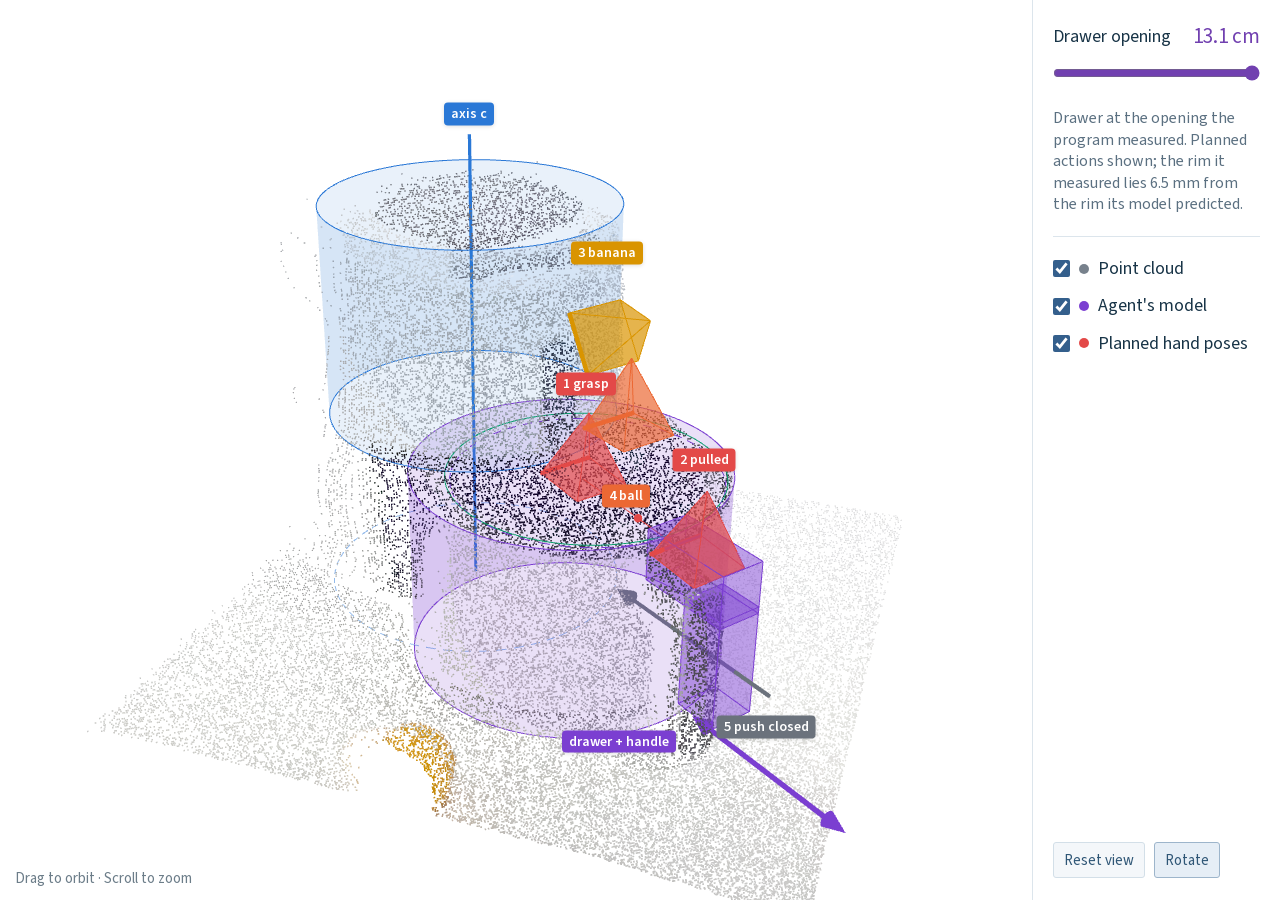
==== assets/project-demo/fryer.html @ f45ffd66 "Make the weekly-meeting deck accessible through a shareable URL Publish the verified static presenta" ====
<!doctype html><html lang="en"><head><meta charset="utf-8"><meta name="viewport" content="width=device-width,initial-scale=1"><title>RAX articulated fryer model</title><style>@font-face{font-family:SourceSans;src:url([data-uri]) format('woff2');font-weight:400}@font-face{font-family:SourceSans;src:url([data-uri]) format('woff2');font-weight:600}
*{box-sizing:border-box}html,body{margin:0;width:100%;height:100%;overflow:hidden;background:#fff;color:#183447;font-family:SourceSans,Arial,sans-serif}button,input{font:inherit}button:focus-visible,input:focus-visible{outline:3px solid #78a3c9;outline-offset:3px}.three{display:grid;grid-template-columns:minmax(0,1fr) 248px;height:100%;width:100%;overflow:hidden;background:#fff}.three-view{position:relative;min-width:0;min-height:0;background:#fff;overflow:hidden}.three-view canvas{display:block;width:100%!important;height:100%!important;cursor:grab;touch-action:none}.three-view canvas:active{cursor:grabbing}.loading{position:absolute;inset:0;display:grid;place-items:center;color:#687d8d;font-size:18px}.hint{position:absolute;bottom:12px;left:15px;right:12px;font-size:15px;color:#6c7d89;pointer-events:none}.lbl3{position:absolute;transform:translate(-50%,-50%);font-size:14px;font-weight:600;line-height:1.2;color:#fff;padding:3px 7px;border-radius:4px;pointer-events:none;white-space:nowrap;box-shadow:0 1px 4px #0002}.three-side{border-left:1px solid #dce5ec;padding:22px 20px;display:flex;flex-direction:column;gap:21px;background:white}.slider label{display:flex;justify-content:space-between;align-items:center;font-size:18px;gap:10px;margin-bottom:15px}.slider output{font-size:21px;color:#7140b0;white-space:nowrap}.slider input{width:100%;accent-color:#7140b0;margin:0;cursor:pointer}#fryerStatus{font-size:16px;line-height:1.35;color:#5b7081;margin:0;min-height:106px}.toggles{display:flex;flex-direction:column;gap:14px;padding-top:20px;border-top:1px solid #dce5ec}.toggles label{display:flex;gap:9px;align-items:center;font-size:18px;line-height:1.3;cursor:pointer}.toggles input{width:17px;height:17px;margin:0;accent-color:#345f8c}.sw{width:10px;height:10px;border-radius:50%;background:var(--c);display:inline-block;flex-shrink:0}.view-buttons{display:flex;gap:9px;margin-top:auto;flex-wrap:wrap}.view-buttons button{background:#f4f7fa;border:1px solid #d3dfe8;padding:7px 10px;border-radius:3px;color:#2f5676;font-size:15px;cursor:pointer}.view-buttons button[aria-pressed=true]{background:#e6eef6;border-color:#9db5cb}.view-buttons button:hover{background:#e8f0f7}@media(max-width:680px){.three{grid-template-columns:minmax(0,1fr) 204px}.three-side{padding:15px 13px;gap:16px}.slider label,.toggles label{font-size:16px}#fryerStatus{font-size:14px;min-height:100px}.lbl3{font-size:12px}.hint{font-size:12px}.view-buttons button{font-size:13px}}@media(prefers-reduced-motion:reduce){*{scroll-behavior:auto}}
</style></head><body><main id="fryerRoot" class="three"><div class="three-view"><div class="loading">Loading the point cloud…</div><span class="hint">Drag to orbit · Scroll to zoom</span></div><aside class="three-side"><div class="slider"><label for="fryerOpen">Drawer opening <output id="fryerOpenOut">0.0 cm</output></label><input type="range" id="fryerOpen" min="0" max="131" value="0" step="1" aria-label="Drawer opening in millimeters"></div><p id="fryerStatus" aria-live="polite"></p><div class="toggles"><label><input type="checkbox" data-layer="cloud" checked><span class="sw" style="--c:#77818c"></span>Point cloud</label><label><input type="checkbox" data-layer="model" checked><span class="sw" style="--c:#7b3fd1"></span>Agent's model</label><label><input type="checkbox" data-layer="actions" checked><span class="sw" style="--c:#e34948"></span>Planned hand poses</label></div><div class="view-buttons"><button id="fryerReset" type="button">Reset view</button><button id="fryerRotate" type="button" aria-pressed="true">Rotate</button></div></aside></main><!--
The MIT License

Copyright © 2010-2023 three.js authors

Permission is hereby granted, free of charge, to any person obtaining a copy
of this software and associated documentation files (the "Software"), to deal
in the Software without restriction, including without limitation the rights
to use, copy, modify, merge, publish, distribute, sublicense, and/or sell
copies of the Software, and to permit persons to whom the Software is
furnished to do so, subject to the following conditions:

The above copyright notice and this permission notice shall be included in
all copies or substantial portions of the Software.

THE SOFTWARE IS PROVIDED "AS IS", WITHOUT WARRANTY OF ANY KIND, EXPRESS OR
IMPLIED, INCLUDING BUT NOT LIMITED TO THE WARRANTIES OF MERCHANTABILITY,
FITNESS FOR A PARTICULAR PURPOSE AND NONINFRINGEMENT. IN NO EVENT SHALL THE
AUTHORS OR COPYRIGHT HOLDERS BE LIABLE FOR ANY CLAIM, DAMAGES OR OTHER
LIABILITY, WHETHER IN AN ACTION OF CONTRACT, TORT OR OTHERWISE, ARISING FROM,
OUT OF OR IN CONNECTION WITH THE SOFTWARE OR THE USE OR OTHER DEALINGS IN
THE SOFTWARE.


Source Sans 3 font license:
Copyright 2010-2024 Adobe (http://www.adobe.com/), with Reserved Font Name 'Source'. All Rights Reserved. Source is a trademark of Adobe in the United States and/or other countries.

This Font Software is licensed under the SIL Open Font License, Version 1.1.

This license is copied below, and is also available with a FAQ at: http://scripts.sil.org/OFL


-----------------------------------------------------------
SIL OPEN FONT LICENSE Version 1.1 - 26 February 2007
-----------------------------------------------------------

PREAMBLE
The goals of the Open Font License (OFL) are to stimulate worldwide
development of collaborative font projects, to support the font creation
efforts of academic and linguistic communities, and to provide a free and
open framework in which fonts may be shared and improved in partnership
with others.

The OFL allows the licensed fonts to be used, studied, modified and
redistributed freely as long as they are not sold by themselves. The
fonts, including any derivative works, can be bundled, embedded, 
redistributed and/or sold with any software provided that any reserved
names are not used by derivative works. The fonts and derivatives,
however, cannot be released under any other type of license. The
requirement for fonts to remain under this license does not apply
to any document created using the fonts or their derivatives.

DEFINITIONS
"Font Software" refers to the set of files released by the Copyright
Holder(s) under this license and clearly marked as such. This may
include source files, build scripts and documentation.

"Reserved Font Name" refers to any names specified as such after the
copyright statement(s).

"Original Version" refers to the collection of Font Software components as
distributed by the Copyright Holder(s).

"Modified Version" refers to any derivative made by adding to, deleting,
or substituting -- in part or in whole -- any of the components of the
Original Version, by changing formats or by porting the Font Software to a
new environment.

"Author" refers to any designer, engineer, programmer, technical
writer or other person who contributed to the Font Software.

PERMISSION & CONDITIONS
Permission is hereby granted, free of charge, to any person obtaining
a copy of the Font Software, to use, study, copy, merge, embed, modify,
redistribute, and sell modified and unmodified copies of the Font
Software, subject to the following conditions:

1) Neither the Font Software nor any of its individual components,
in Original or Modified Versions, may be sold by itself.

2) Original or Modified Versions of the Font Software may be bundled,
redistributed and/or sold with any software, provided that each copy
contains the above copyright notice and this license. These can be
included either as stand-alone text files, human-readable headers or
in the appropriate machine-readable metadata fields within text or
binary files as long as those fields can be easily viewed by the user.

3) No Modified Version of the Font Software may use the Reserved Font
Name(s) unless explicit written permission is granted by the corresponding
Copyright Holder. This restriction only applies to the primary font name as
presented to the users.

4) The name(s) of the Copyright Holder(s) or the Author(s) of the Font
Software shall not be used to promote, endorse or advertise any
Modified Version, except to acknowledge the contribution(s) of the
Copyright Holder(s) and the Author(s) or with their explicit written
permission.

5) The Font Software, modified or unmodified, in part or in whole,
must be distributed entirely under this license, and must not be
distributed under any other license. The requirement for fonts to
remain under this license does not apply to any document created
using the Font Software.

TERMINATION
This license becomes null and void if any of the above conditions are
not met.

DISCLAIMER
THE FONT SOFTWARE IS PROVIDED "AS IS", WITHOUT WARRANTY OF ANY KIND,
EXPRESS OR IMPLIED, INCLUDING BUT NOT LIMITED TO ANY WARRANTIES OF
MERCHANTABILITY, FITNESS FOR A PARTICULAR PURPOSE AND NONINFRINGEMENT
OF COPYRIGHT, PATENT, TRADEMARK, OR OTHER RIGHT. IN NO EVENT SHALL THE
COPYRIGHT HOLDER BE LIABLE FOR ANY CLAIM, DAMAGES OR OTHER LIABILITY,
INCLUDING ANY GENERAL, SPECIAL, INDIRECT, INCIDENTAL, OR CONSEQUENTIAL
DAMAGES, WHETHER IN AN ACTION OF CONTRACT, TORT OR OTHERWISE, ARISING
FROM, OUT OF THE USE OR INABILITY TO USE THE FONT SOFTWARE OR FROM
OTHER DEALINGS IN THE FONT SOFTWARE.

Original RAX viewer/data provenance: provenance.json
--><script>/* Three.js r160, MIT. See THREE-LICENSE.txt. */
(function(){
/**
 * @license
 * Copyright 2010-2023 Three.js Authors
 * SPDX-License-Identifier: MIT
 */
const REVISION = '160';

const MOUSE = { LEFT: 0, MIDDLE: 1, RIGHT: 2, ROTATE: 0, DOLLY: 1, PAN: 2 };
const TOUCH = { ROTATE: 0, PAN: 1, DOLLY_PAN: 2, DOLLY_ROTATE: 3 };
const CullFaceNone = 0;
const CullFaceBack = 1;
const CullFaceFront = 2;
const CullFaceFrontBack = 3;
const BasicShadowMap = 0;
const PCFShadowMap = 1;
const PCFSoftShadowMap = 2;
const VSMShadowMap = 3;
const FrontSide = 0;
const BackSide = 1;
const DoubleSide = 2;
const TwoPassDoubleSide = 2; // r149
const NoBlending = 0;
const NormalBlending = 1;
const AdditiveBlending = 2;
const SubtractiveBlending = 3;
const MultiplyBlending = 4;
const CustomBlending = 5;
const AddEquation = 100;
const SubtractEquation = 101;
const ReverseSubtractEquation = 102;
const MinEquation = 103;
const MaxEquation = 104;
const ZeroFactor = 200;
const OneFactor = 201;
const SrcColorFactor = 202;
const OneMinusSrcColorFactor = 203;
const SrcAlphaFactor = 204;
const OneMinusSrcAlphaFactor = 205;
const DstAlphaFactor = 206;
const OneMinusDstAlphaFactor = 207;
const DstColorFactor = 208;
const OneMinusDstColorFactor = 209;
const SrcAlphaSaturateFactor = 210;
const ConstantColorFactor = 211;
const OneMinusConstantColorFactor = 212;
const ConstantAlphaFactor = 213;
const OneMinusConstantAlphaFactor = 214;
const NeverDepth = 0;
const AlwaysDepth = 1;
const LessDepth = 2;
const LessEqualDepth = 3;
const EqualDepth = 4;
const GreaterEqualDepth = 5;
const GreaterDepth = 6;
const NotEqualDepth = 7;
const MultiplyOperation = 0;
const MixOperation = 1;
const AddOperation = 2;
const NoToneMapping = 0;
const LinearToneMapping = 1;
const ReinhardToneMapping = 2;
const CineonToneMapping = 3;
const ACESFilmicToneMapping = 4;
const CustomToneMapping = 5;
const AgXToneMapping = 6;
const AttachedBindMode = 'attached';
const DetachedBindMode = 'detached';

const UVMapping = 300;
const CubeReflectionMapping = 301;
const CubeRefractionMapping = 302;
const EquirectangularReflectionMapping = 303;
const EquirectangularRefractionMapping = 304;
const CubeUVReflectionMapping = 306;
const RepeatWrapping = 1000;
const ClampToEdgeWrapping = 1001;
const MirroredRepeatWrapping = 1002;
const NearestFilter = 1003;
const NearestMipmapNearestFilter = 1004;
const NearestMipMapNearestFilter = 1004;
const NearestMipmapLinearFilter = 1005;
const NearestMipMapLinearFilter = 1005;
const LinearFilter = 1006;
const LinearMipmapNearestFilter = 1007;
const LinearMipMapNearestFilter = 1007;
const LinearMipmapLinearFilter = 1008;
const LinearMipMapLinearFilter = 1008;
const UnsignedByteType = 1009;
const ByteType = 1010;
const ShortType = 1011;
const UnsignedShortType = 1012;
const IntType = 1013;
const UnsignedIntType = 1014;
const FloatType = 1015;
const HalfFloatType = 1016;
const UnsignedShort4444Type = 1017;
const UnsignedShort5551Type = 1018;
const UnsignedInt248Type = 1020;
const AlphaFormat = 1021;
const RGBAFormat = 1023;
const LuminanceFormat = 1024;
const LuminanceAlphaFormat = 1025;
const DepthFormat = 1026;
const DepthStencilFormat = 1027;
const RedFormat = 1028;
const RedIntegerFormat = 1029;
const RGFormat = 1030;
const RGIntegerFormat = 1031;
const RGBAIntegerFormat = 1033;

const RGB_S3TC_DXT1_Format = 33776;
const RGBA_S3TC_DXT1_Format = 33777;
const RGBA_S3TC_DXT3_Format = 33778;
const RGBA_S3TC_DXT5_Format = 33779;
const RGB_PVRTC_4BPPV1_Format = 35840;
const RGB_PVRTC_2BPPV1_Format = 35841;
const RGBA_PVRTC_4BPPV1_Format = 35842;
const RGBA_PVRTC_2BPPV1_Format = 35843;
const RGB_ETC1_Format = 36196;
const RGB_ETC2_Format = 37492;
const RGBA_ETC2_EAC_Format = 37496;
const RGBA_ASTC_4x4_Format = 37808;
const RGBA_ASTC_5x4_Format = 37809;
const RGBA_ASTC_5x5_Format = 37810;
const RGBA_ASTC_6x5_Format = 37811;
const RGBA_ASTC_6x6_Format = 37812;
const RGBA_ASTC_8x5_Format = 37813;
const RGBA_ASTC_8x6_Format = 37814;
const RGBA_ASTC_8x8_Format = 37815;
const RGBA_ASTC_10x5_Format = 37816;
const RGBA_ASTC_10x6_Format = 37817;
const RGBA_ASTC_10x8_Format = 37818;
const RGBA_ASTC_10x10_Format = 37819;
const RGBA_ASTC_12x10_Format = 37820;
const RGBA_ASTC_12x12_Format = 37821;
const RGBA_BPTC_Format = 36492;
const RGB_BPTC_SIGNED_Format = 36494;
const RGB_BPTC_UNSIGNED_Format = 36495;
const RED_RGTC1_Format = 36283;
const SIGNED_RED_RGTC1_Format = 36284;
const RED_GREEN_RGTC2_Format = 36285;
const SIGNED_RED_GREEN_RGTC2_Format = 36286;
const LoopOnce = 2200;
const LoopRepeat = 2201;
const LoopPingPong = 2202;
const InterpolateDiscrete = 2300;
const InterpolateLinear = 2301;
const InterpolateSmooth = 2302;
const ZeroCurvatureEnding = 2400;
const ZeroSlopeEnding = 2401;
const WrapAroundEnding = 2402;
const NormalAnimationBlendMode = 2500;
const AdditiveAnimationBlendMode = 2501;
const TrianglesDrawMode = 0;
const TriangleStripDrawMode = 1;
const TriangleFanDrawMode = 2;
/** @deprecated Use LinearSRGBColorSpace or NoColorSpace in three.js r152+. */
const LinearEncoding = 3000;
/** @deprecated Use SRGBColorSpace in three.js r152+. */
const sRGBEncoding = 3001;
const BasicDepthPacking = 3200;
const RGBADepthPacking = 3201;
const TangentSpaceNormalMap = 0;
const ObjectSpaceNormalMap = 1;

// Color space string identifiers, matching CSS Color Module Level 4 and WebGPU names where available.
const NoColorSpace = '';
const SRGBColorSpace = 'srgb';
const LinearSRGBColorSpace = 'srgb-linear';
const DisplayP3ColorSpace = 'display-p3';
const LinearDisplayP3ColorSpace = 'display-p3-linear';

const LinearTransfer = 'linear';
const SRGBTransfer = 'srgb';

const Rec709Primaries = 'rec709';
const P3Primaries = 'p3';

const ZeroStencilOp = 0;
const KeepStencilOp = 7680;
const ReplaceStencilOp = 7681;
const IncrementStencilOp = 7682;
const DecrementStencilOp = 7683;
const IncrementWrapStencilOp = 34055;
const DecrementWrapStencilOp = 34056;
const InvertStencilOp = 5386;

const NeverStencilFunc = 512;
const LessStencilFunc = 513;
const EqualStencilFunc = 514;
const LessEqualStencilFunc = 515;
const GreaterStencilFunc = 516;
const NotEqualStencilFunc = 517;
const GreaterEqualStencilFunc = 518;
const AlwaysStencilFunc = 519;

const NeverCompare = 512;
const LessCompare = 513;
const EqualCompare = 514;
const LessEqualCompare = 515;
const GreaterCompare = 516;
const NotEqualCompare = 517;
const GreaterEqualCompare = 518;
const AlwaysCompare = 519;

const StaticDrawUsage = 35044;
const DynamicDrawUsage = 35048;
const StreamDrawUsage = 35040;
const StaticReadUsage = 35045;
const DynamicReadUsage = 35049;
const StreamReadUsage = 35041;
const StaticCopyUsage = 35046;
const DynamicCopyUsage = 35050;
const StreamCopyUsage = 35042;

const GLSL1 = '100';
const GLSL3 = '300 es';

const _SRGBAFormat = 1035; // fallback for WebGL 1

const WebGLCoordinateSystem = 2000;
const WebGPUCoordinateSystem = 2001;

/**
 * https://github.com/mrdoob/eventdispatcher.js/
 */

class EventDispatcher {

	addEventListener( type, listener ) {

		if ( this._listeners === undefined ) this._listeners = {};

		const listeners = this._listeners;

		if ( listeners[ type ] === undefined ) {

			listeners[ type ] = [];

		}

		if ( listeners[ type ].indexOf( listener ) === - 1 ) {

			listeners[ type ].push( listener );

		}

	}

	hasEventListener( type, listener ) {

		if ( this._listeners === undefined ) return false;

		const listeners = this._listeners;

		return listeners[ type ] !== undefined && listeners[ type ].indexOf( listener ) !== - 1;

	}

	removeEventListener( type, listener ) {

		if ( this._listeners === undefined ) return;

		const listeners = this._listeners;
		const listenerArray = listeners[ type ];

		if ( listenerArray !== undefined ) {

			const index = listenerArray.indexOf( listener );

			if ( index !== - 1 ) {

				listenerArray.splice( index, 1 );

			}

		}

	}

	dispatchEvent( event ) {

		if ( this._listeners === undefined ) return;

		const listeners = this._listeners;
		const listenerArray = listeners[ event.type ];

		if ( listenerArray !== undefined ) {

			event.target = this;

			// Make a copy, in case listeners are removed while iterating.
			const array = listenerArray.slice( 0 );

			for ( let i = 0, l = array.length; i < l; i ++ ) {

				array[ i ].call( this, event );

			}

			event.target = null;

		}

	}

}

const _lut = [ '00', '01', '02', '03', '04', '05', '06', '07', '08', '09', '0a', '0b', '0c', '0d', '0e', '0f', '10', '11', '12', '13', '14', '15', '16', '17', '18', '19', '1a', '1b', '1c', '1d', '1e', '1f', '20', '21', '22', '23', '24', '25', '26', '27', '28', '29', '2a', '2b', '2c', '2d', '2e', '2f', '30', '31', '32', '33', '34', '35', '36', '37', '38', '39', '3a', '3b', '3c', '3d', '3e', '3f', '40', '41', '42', '43', '44', '45', '46', '47', '48', '49', '4a', '4b', '4c', '4d', '4e', '4f', '50', '51', '52', '53', '54', '55', '56', '57', '58', '59', '5a', '5b', '5c', '5d', '5e', '5f', '60', '61', '62', '63', '64', '65', '66', '67', '68', '69', '6a', '6b', '6c', '6d', '6e', '6f', '70', '71', '72', '73', '74', '75', '76', '77', '78', '79', '7a', '7b', '7c', '7d', '7e', '7f', '80', '81', '82', '83', '84', '85', '86', '87', '88', '89', '8a', '8b', '8c', '8d', '8e', '8f', '90', '91', '92', '93', '94', '95', '96', '97', '98', '99', '9a', '9b', '9c', '9d', '9e', '9f', 'a0', 'a1', 'a2', 'a3', 'a4', 'a5', 'a6', 'a7', 'a8', 'a9', 'aa', 'ab', 'ac', 'ad', 'ae', 'af', 'b0', 'b1', 'b2', 'b3', 'b4', 'b5', 'b6', 'b7', 'b8', 'b9', 'ba', 'bb', 'bc', 'bd', 'be', 'bf', 'c0', 'c1', 'c2', 'c3', 'c4', 'c5', 'c6', 'c7', 'c8', 'c9', 'ca', 'cb', 'cc', 'cd', 'ce', 'cf', 'd0', 'd1', 'd2', 'd3', 'd4', 'd5', 'd6', 'd7', 'd8', 'd9', 'da', 'db', 'dc', 'dd', 'de', 'df', 'e0', 'e1', 'e2', 'e3', 'e4', 'e5', 'e6', 'e7', 'e8', 'e9', 'ea', 'eb', 'ec', 'ed', 'ee', 'ef', 'f0', 'f1', 'f2', 'f3', 'f4', 'f5', 'f6', 'f7', 'f8', 'f9', 'fa', 'fb', 'fc', 'fd', 'fe', 'ff' ];

let _seed = 1234567;


const DEG2RAD = Math.PI / 180;
const RAD2DEG = 180 / Math.PI;

// http://stackoverflow.com/questions/105034/how-to-create-a-guid-uuid-in-javascript/21963136#21963136
function generateUUID() {

	const d0 = Math.random() * 0xffffffff | 0;
	const d1 = Math.random() * 0xffffffff | 0;
	const d2 = Math.random() * 0xffffffff | 0;
	const d3 = Math.random() * 0xffffffff | 0;
	const uuid = _lut[ d0 & 0xff ] + _lut[ d0 >> 8 & 0xff ] + _lut[ d0 >> 16 & 0xff ] + _lut[ d0 >> 24 & 0xff ] + '-' +
			_lut[ d1 & 0xff ] + _lut[ d1 >> 8 & 0xff ] + '-' + _lut[ d1 >> 16 & 0x0f | 0x40 ] + _lut[ d1 >> 24 & 0xff ] + '-' +
			_lut[ d2 & 0x3f | 0x80 ] + _lut[ d2 >> 8 & 0xff ] + '-' + _lut[ d2 >> 16 & 0xff ] + _lut[ d2 >> 24 & 0xff ] +
			_lut[ d3 & 0xff ] + _lut[ d3 >> 8 & 0xff ] + _lut[ d3 >> 16 & 0xff ] + _lut[ d3 >> 24 & 0xff ];

	// .toLowerCase() here flattens concatenated strings to save heap memory space.
	return uuid.toLowerCase();

}

function clamp( value, min, max ) {

	return Math.max( min, Math.min( max, value ) );

}

// compute euclidean modulo of m % n
// https://en.wikipedia.org/wiki/Modulo_operation
function euclideanModulo( n, m ) {

	return ( ( n % m ) + m ) % m;

}

// Linear mapping from range <a1, a2> to range <b1, b2>
function mapLinear( x, a1, a2, b1, b2 ) {

	return b1 + ( x - a1 ) * ( b2 - b1 ) / ( a2 - a1 );

}

// https://www.gamedev.net/tutorials/programming/general-and-gameplay-programming/inverse-lerp-a-super-useful-yet-often-overlooked-function-r5230/
function inverseLerp( x, y, value ) {

	if ( x !== y ) {

		return ( value - x ) / ( y - x );

	} else {

		return 0;

	}

}

// https://en.wikipedia.org/wiki/Linear_interpolation
function lerp( x, y, t ) {

	return ( 1 - t ) * x + t * y;

}

// http://www.rorydriscoll.com/2016/03/07/frame-rate-independent-damping-using-lerp/
function damp( x, y, lambda, dt ) {

	return lerp( x, y, 1 - Math.exp( - lambda * dt ) );

}

// https://www.desmos.com/calculator/vcsjnyz7x4
function pingpong( x, length = 1 ) {

	return length - Math.abs( euclideanModulo( x, length * 2 ) - length );

}

// http://en.wikipedia.org/wiki/Smoothstep
function smoothstep( x, min, max ) {

	if ( x <= min ) return 0;
	if ( x >= max ) return 1;

	x = ( x - min ) / ( max - min );

	return x * x * ( 3 - 2 * x );

}

function smootherstep( x, min, max ) {

	if ( x <= min ) return 0;
	if ( x >= max ) return 1;

	x = ( x - min ) / ( max - min );

	return x * x * x * ( x * ( x * 6 - 15 ) + 10 );

}

// Random integer from <low, high> interval
function randInt( low, high ) {

	return low + Math.floor( Math.random() * ( high - low + 1 ) );

}

// Random float from <low, high> interval
function randFloat( low, high ) {

	return low + Math.random() * ( high - low );

}

// Random float from <-range/2, range/2> interval
function randFloatSpread( range ) {

	return range * ( 0.5 - Math.random() );

}

// Deterministic pseudo-random float in the interval [ 0, 1 ]
function seededRandom( s ) {

	if ( s !== undefined ) _seed = s;

	// Mulberry32 generator

	let t = _seed += 0x6D2B79F5;

	t = Math.imul( t ^ t >>> 15, t | 1 );

	t ^= t + Math.imul( t ^ t >>> 7, t | 61 );

	return ( ( t ^ t >>> 14 ) >>> 0 ) / 4294967296;

}

function degToRad( degrees ) {

	return degrees * DEG2RAD;

}

function radToDeg( radians ) {

	return radians * RAD2DEG;

}

function isPowerOfTwo( value ) {

	return ( value & ( value - 1 ) ) === 0 && value !== 0;

}

function ceilPowerOfTwo( value ) {

	return Math.pow( 2, Math.ceil( Math.log( value ) / Math.LN2 ) );

}

function floorPowerOfTwo( value ) {

	return Math.pow( 2, Math.floor( Math.log( value ) / Math.LN2 ) );

}

function setQuaternionFromProperEuler( q, a, b, c, order ) {

	// Intrinsic Proper Euler Angles - see https://en.wikipedia.org/wiki/Euler_angles

	// rotations are applied to the axes in the order specified by 'order'
	// rotation by angle 'a' is applied first, then by angle 'b', then by angle 'c'
	// angles are in radians

	const cos = Math.cos;
	const sin = Math.sin;

	const c2 = cos( b / 2 );
	const s2 = sin( b / 2 );

	const c13 = cos( ( a + c ) / 2 );
	const s13 = sin( ( a + c ) / 2 );

	const c1_3 = cos( ( a - c ) / 2 );
	const s1_3 = sin( ( a - c ) / 2 );

	const c3_1 = cos( ( c - a ) / 2 );
	const s3_1 = sin( ( c - a ) / 2 );

	switch ( order ) {

		case 'XYX':
			q.set( c2 * s13, s2 * c1_3, s2 * s1_3, c2 * c13 );
			break;

		case 'YZY':
			q.set( s2 * s1_3, c2 * s13, s2 * c1_3, c2 * c13 );
			break;

		case 'ZXZ':
			q.set( s2 * c1_3, s2 * s1_3, c2 * s13, c2 * c13 );
			break;

		case 'XZX':
			q.set( c2 * s13, s2 * s3_1, s2 * c3_1, c2 * c13 );
			break;

		case 'YXY':
			q.set( s2 * c3_1, c2 * s13, s2 * s3_1, c2 * c13 );
			break;

		case 'ZYZ':
			q.set( s2 * s3_1, s2 * c3_1, c2 * s13, c2 * c13 );
			break;

		default:
			console.warn( 'THREE.MathUtils: .setQuaternionFromProperEuler() encountered an unknown order: ' + order );

	}

}

function denormalize( value, array ) {

	switch ( array.constructor ) {

		case Float32Array:

			return value;

		case Uint32Array:

			return value / 4294967295.0;

		case Uint16Array:

			return value / 65535.0;

		case Uint8Array:

			return value / 255.0;

		case Int32Array:

			return Math.max( value / 2147483647.0, - 1.0 );

		case Int16Array:

			return Math.max( value / 32767.0, - 1.0 );

		case Int8Array:

			return Math.max( value / 127.0, - 1.0 );

		default:

			throw new Error( 'Invalid component type.' );

	}

}

function normalize( value, array ) {

	switch ( array.constructor ) {

		case Float32Array:

			return value;

		case Uint32Array:

			return Math.round( value * 4294967295.0 );

		case Uint16Array:

			return Math.round( value * 65535.0 );

		case Uint8Array:

			return Math.round( value * 255.0 );

		case Int32Array:

			return Math.round( value * 2147483647.0 );

		case Int16Array:

			return Math.round( value * 32767.0 );

		case Int8Array:

			return Math.round( value * 127.0 );

		default:

			throw new Error( 'Invalid component type.' );

	}

}

const MathUtils = {
	DEG2RAD: DEG2RAD,
	RAD2DEG: RAD2DEG,
	generateUUID: generateUUID,
	clamp: clamp,
	euclideanModulo: euclideanModulo,
	mapLinear: mapLinear,
	inverseLerp: inverseLerp,
	lerp: lerp,
	damp: damp,
	pingpong: pingpong,
	smoothstep: smoothstep,
	smootherstep: smootherstep,
	randInt: randInt,
	randFloat: randFloat,
	randFloatSpread: randFloatSpread,
	seededRandom: seededRandom,
	degToRad: degToRad,
	radToDeg: radToDeg,
	isPowerOfTwo: isPowerOfTwo,
	ceilPowerOfTwo: ceilPowerOfTwo,
	floorPowerOfTwo: floorPowerOfTwo,
	setQuaternionFromProperEuler: setQuaternionFromProperEuler,
	normalize: normalize,
	denormalize: denormalize
};

class Vector2 {

	constructor( x = 0, y = 0 ) {

		Vector2.prototype.isVector2 = true;

		this.x = x;
		this.y = y;

	}

	get width() {

		return this.x;

	}

	set width( value ) {

		this.x = value;

	}

	get height() {

		return this.y;

	}

	set height( value ) {

		this.y = value;

	}

	set( x, y ) {

		this.x = x;
		this.y = y;

		return this;

	}

	setScalar( scalar ) {

		this.x = scalar;
		this.y = scalar;

		return this;

	}

	setX( x ) {

		this.x = x;

		return this;

	}

	setY( y ) {

		this.y = y;

		return this;

	}

	setComponent( index, value ) {

		switch ( index ) {

			case 0: this.x = value; break;
			case 1: this.y = value; break;
			default: throw new Error( 'index is out of range: ' + index );

		}

		return this;

	}

	getComponent( index ) {

		switch ( index ) {

			case 0: return this.x;
			case 1: return this.y;
			default: throw new Error( 'index is out of range: ' + index );

		}

	}

	clone() {

		return new this.constructor( this.x, this.y );

	}

	copy( v ) {

		this.x = v.x;
		this.y = v.y;

		return this;

	}

	add( v ) {

		this.x += v.x;
		this.y += v.y;

		return this;

	}

	addScalar( s ) {

		this.x += s;
		this.y += s;

		return this;

	}

	addVectors( a, b ) {

		this.x = a.x + b.x;
		this.y = a.y + b.y;

		return this;

	}

	addScaledVector( v, s ) {

		this.x += v.x * s;
		this.y += v.y * s;

		return this;

	}

	sub( v ) {

		this.x -= v.x;
		this.y -= v.y;

		return this;

	}

	subScalar( s ) {

		this.x -= s;
		this.y -= s;

		return this;

	}

	subVectors( a, b ) {

		this.x = a.x - b.x;
		this.y = a.y - b.y;

		return this;

	}

	multiply( v ) {

		this.x *= v.x;
		this.y *= v.y;

		return this;

	}

	multiplyScalar( scalar ) {

		this.x *= scalar;
		this.y *= scalar;

		return this;

	}

	divide( v ) {

		this.x /= v.x;
		this.y /= v.y;

		return this;

	}

	divideScalar( scalar ) {

		return this.multiplyScalar( 1 / scalar );

	}

	applyMatrix3( m ) {

		const x = this.x, y = this.y;
		const e = m.elements;

		this.x = e[ 0 ] * x + e[ 3 ] * y + e[ 6 ];
		this.y = e[ 1 ] * x + e[ 4 ] * y + e[ 7 ];

		return this;

	}

	min( v ) {

		this.x = Math.min( this.x, v.x );
		this.y = Math.min( this.y, v.y );

		return this;

	}

	max( v ) {

		this.x = Math.max( this.x, v.x );
		this.y = Math.max( this.y, v.y );

		return this;

	}

	clamp( min, max ) {

		// assumes min < max, componentwise

		this.x = Math.max( min.x, Math.min( max.x, this.x ) );
		this.y = Math.max( min.y, Math.min( max.y, this.y ) );

		return this;

	}

	clampScalar( minVal, maxVal ) {

		this.x = Math.max( minVal, Math.min( maxVal, this.x ) );
		this.y = Math.max( minVal, Math.min( maxVal, this.y ) );

		return this;

	}

	clampLength( min, max ) {

		const length = this.length();

		return this.divideScalar( length || 1 ).multiplyScalar( Math.max( min, Math.min( max, length ) ) );

	}

	floor() {

		this.x = Math.floor( this.x );
		this.y = Math.floor( this.y );

		return this;

	}

	ceil() {

		this.x = Math.ceil( this.x );
		this.y = Math.ceil( this.y );

		return this;

	}

	round() {

		this.x = Math.round( this.x );
		this.y = Math.round( this.y );

		return this;

	}

	roundToZero() {

		this.x = Math.trunc( this.x );
		this.y = Math.trunc( this.y );

		return this;

	}

	negate() {

		this.x = - this.x;
		this.y = - this.y;

		return this;

	}

	dot( v ) {

		return this.x * v.x + this.y * v.y;

	}

	cross( v ) {

		return this.x * v.y - this.y * v.x;

	}

	lengthSq() {

		return this.x * this.x + this.y * this.y;

	}

	length() {

		return Math.sqrt( this.x * this.x + this.y * this.y );

	}

	manhattanLength() {

		return Math.abs( this.x ) + Math.abs( this.y );

	}

	normalize() {

		return this.divideScalar( this.length() || 1 );

	}

	angle() {

		// computes the angle in radians with respect to the positive x-axis

		const angle = Math.atan2( - this.y, - this.x ) + Math.PI;

		return angle;

	}

	angleTo( v ) {

		const denominator = Math.sqrt( this.lengthSq() * v.lengthSq() );

		if ( denominator === 0 ) return Math.PI / 2;

		const theta = this.dot( v ) / denominator;

		// clamp, to handle numerical problems

		return Math.acos( clamp( theta, - 1, 1 ) );

	}

	distanceTo( v ) {

		return Math.sqrt( this.distanceToSquared( v ) );

	}

	distanceToSquared( v ) {

		const dx = this.x - v.x, dy = this.y - v.y;
		return dx * dx + dy * dy;

	}

	manhattanDistanceTo( v ) {

		return Math.abs( this.x - v.x ) + Math.abs( this.y - v.y );

	}

	setLength( length ) {

		return this.normalize().multiplyScalar( length );

	}

	lerp( v, alpha ) {

		this.x += ( v.x - this.x ) * alpha;
		this.y += ( v.y - this.y ) * alpha;

		return this;

	}

	lerpVectors( v1, v2, alpha ) {

		this.x = v1.x + ( v2.x - v1.x ) * alpha;
		this.y = v1.y + ( v2.y - v1.y ) * alpha;

		return this;

	}

	equals( v ) {

		return ( ( v.x === this.x ) && ( v.y === this.y ) );

	}

	fromArray( array, offset = 0 ) {

		this.x = array[ offset ];
		this.y = array[ offset + 1 ];

		return this;

	}

	toArray( array = [], offset = 0 ) {

		array[ offset ] = this.x;
		array[ offset + 1 ] = this.y;

		return array;

	}

	fromBufferAttribute( attribute, index ) {

		this.x = attribute.getX( index );
		this.y = attribute.getY( index );

		return this;

	}

	rotateAround( center, angle ) {

		const c = Math.cos( angle ), s = Math.sin( angle );

		const x = this.x - center.x;
		const y = this.y - center.y;

		this.x = x * c - y * s + center.x;
		this.y = x * s + y * c + center.y;

		return this;

	}

	random() {

		this.x = Math.random();
		this.y = Math.random();

		return this;

	}

	*[ Symbol.iterator ]() {

		yield this.x;
		yield this.y;

	}

}

class Matrix3 {

	constructor( n11, n12, n13, n21, n22, n23, n31, n32, n33 ) {

		Matrix3.prototype.isMatrix3 = true;

		this.elements = [

			1, 0, 0,
			0, 1, 0,
			0, 0, 1

		];

		if ( n11 !== undefined ) {

			this.set( n11, n12, n13, n21, n22, n23, n31, n32, n33 );

		}

	}

	set( n11, n12, n13, n21, n22, n23, n31, n32, n33 ) {

		const te = this.elements;

		te[ 0 ] = n11; te[ 1 ] = n21; te[ 2 ] = n31;
		te[ 3 ] = n12; te[ 4 ] = n22; te[ 5 ] = n32;
		te[ 6 ] = n13; te[ 7 ] = n23; te[ 8 ] = n33;

		return this;

	}

	identity() {

		this.set(

			1, 0, 0,
			0, 1, 0,
			0, 0, 1

		);

		return this;

	}

	copy( m ) {

		const te = this.elements;
		const me = m.elements;

		te[ 0 ] = me[ 0 ]; te[ 1 ] = me[ 1 ]; te[ 2 ] = me[ 2 ];
		te[ 3 ] = me[ 3 ]; te[ 4 ] = me[ 4 ]; te[ 5 ] = me[ 5 ];
		te[ 6 ] = me[ 6 ]; te[ 7 ] = me[ 7 ]; te[ 8 ] = me[ 8 ];

		return this;

	}

	extractBasis( xAxis, yAxis, zAxis ) {

		xAxis.setFromMatrix3Column( this, 0 );
		yAxis.setFromMatrix3Column( this, 1 );
		zAxis.setFromMatrix3Column( this, 2 );

		return this;

	}

	setFromMatrix4( m ) {

		const me = m.elements;

		this.set(

			me[ 0 ], me[ 4 ], me[ 8 ],
			me[ 1 ], me[ 5 ], me[ 9 ],
			me[ 2 ], me[ 6 ], me[ 10 ]

		);

		return this;

	}

	multiply( m ) {

		return this.multiplyMatrices( this, m );

	}

	premultiply( m ) {

		return this.multiplyMatrices( m, this );

	}

	multiplyMatrices( a, b ) {

		const ae = a.elements;
		const be = b.elements;
		const te = this.elements;

		const a11 = ae[ 0 ], a12 = ae[ 3 ], a13 = ae[ 6 ];
		const a21 = ae[ 1 ], a22 = ae[ 4 ], a23 = ae[ 7 ];
		const a31 = ae[ 2 ], a32 = ae[ 5 ], a33 = ae[ 8 ];

		const b11 = be[ 0 ], b12 = be[ 3 ], b13 = be[ 6 ];
		const b21 = be[ 1 ], b22 = be[ 4 ], b23 = be[ 7 ];
		const b31 = be[ 2 ], b32 = be[ 5 ], b33 = be[ 8 ];

		te[ 0 ] = a11 * b11 + a12 * b21 + a13 * b31;
		te[ 3 ] = a11 * b12 + a12 * b22 + a13 * b32;
		te[ 6 ] = a11 * b13 + a12 * b23 + a13 * b33;

		te[ 1 ] = a21 * b11 + a22 * b21 + a23 * b31;
		te[ 4 ] = a21 * b12 + a22 * b22 + a23 * b32;
		te[ 7 ] = a21 * b13 + a22 * b23 + a23 * b33;

		te[ 2 ] = a31 * b11 + a32 * b21 + a33 * b31;
		te[ 5 ] = a31 * b12 + a32 * b22 + a33 * b32;
		te[ 8 ] = a31 * b13 + a32 * b23 + a33 * b33;

		return this;

	}

	multiplyScalar( s ) {

		const te = this.elements;

		te[ 0 ] *= s; te[ 3 ] *= s; te[ 6 ] *= s;
		te[ 1 ] *= s; te[ 4 ] *= s; te[ 7 ] *= s;
		te[ 2 ] *= s; te[ 5 ] *= s; te[ 8 ] *= s;

		return this;

	}

	determinant() {

		const te = this.elements;

		const a = te[ 0 ], b = te[ 1 ], c = te[ 2 ],
			d = te[ 3 ], e = te[ 4 ], f = te[ 5 ],
			g = te[ 6 ], h = te[ 7 ], i = te[ 8 ];

		return a * e * i - a * f * h - b * d * i + b * f * g + c * d * h - c * e * g;

	}

	invert() {

		const te = this.elements,

			n11 = te[ 0 ], n21 = te[ 1 ], n31 = te[ 2 ],
			n12 = te[ 3 ], n22 = te[ 4 ], n32 = te[ 5 ],
			n13 = te[ 6 ], n23 = te[ 7 ], n33 = te[ 8 ],

			t11 = n33 * n22 - n32 * n23,
			t12 = n32 * n13 - n33 * n12,
			t13 = n23 * n12 - n22 * n13,

			det = n11 * t11 + n21 * t12 + n31 * t13;

		if ( det === 0 ) return this.set( 0, 0, 0, 0, 0, 0, 0, 0, 0 );

		const detInv = 1 / det;

		te[ 0 ] = t11 * detInv;
		te[ 1 ] = ( n31 * n23 - n33 * n21 ) * detInv;
		te[ 2 ] = ( n32 * n21 - n31 * n22 ) * detInv;

		te[ 3 ] = t12 * detInv;
		te[ 4 ] = ( n33 * n11 - n31 * n13 ) * detInv;
		te[ 5 ] = ( n31 * n12 - n32 * n11 ) * detInv;

		te[ 6 ] = t13 * detInv;
		te[ 7 ] = ( n21 * n13 - n23 * n11 ) * detInv;
		te[ 8 ] = ( n22 * n11 - n21 * n12 ) * detInv;

		return this;

	}

	transpose() {

		let tmp;
		const m = this.elements;

		tmp = m[ 1 ]; m[ 1 ] = m[ 3 ]; m[ 3 ] = tmp;
		tmp = m[ 2 ]; m[ 2 ] = m[ 6 ]; m[ 6 ] = tmp;
		tmp = m[ 5 ]; m[ 5 ] = m[ 7 ]; m[ 7 ] = tmp;

		return this;

	}

	getNormalMatrix( matrix4 ) {

		return this.setFromMatrix4( matrix4 ).invert().transpose();

	}

	transposeIntoArray( r ) {

		const m = this.elements;

		r[ 0 ] = m[ 0 ];
		r[ 1 ] = m[ 3 ];
		r[ 2 ] = m[ 6 ];
		r[ 3 ] = m[ 1 ];
		r[ 4 ] = m[ 4 ];
		r[ 5 ] = m[ 7 ];
		r[ 6 ] = m[ 2 ];
		r[ 7 ] = m[ 5 ];
		r[ 8 ] = m[ 8 ];

		return this;

	}

	setUvTransform( tx, ty, sx, sy, rotation, cx, cy ) {

		const c = Math.cos( rotation );
		const s = Math.sin( rotation );

		this.set(
			sx * c, sx * s, - sx * ( c * cx + s * cy ) + cx + tx,
			- sy * s, sy * c, - sy * ( - s * cx + c * cy ) + cy + ty,
			0, 0, 1
		);

		return this;

	}

	//

	scale( sx, sy ) {

		this.premultiply( _m3.makeScale( sx, sy ) );

		return this;

	}

	rotate( theta ) {

		this.premultiply( _m3.makeRotation( - theta ) );

		return this;

	}

	translate( tx, ty ) {

		this.premultiply( _m3.makeTranslation( tx, ty ) );

		return this;

	}

	// for 2D Transforms

	makeTranslation( x, y ) {

		if ( x.isVector2 ) {

			this.set(

				1, 0, x.x,
				0, 1, x.y,
				0, 0, 1

			);

		} else {

			this.set(

				1, 0, x,
				0, 1, y,
				0, 0, 1

			);

		}

		return this;

	}

	makeRotation( theta ) {

		// counterclockwise

		const c = Math.cos( theta );
		const s = Math.sin( theta );

		this.set(

			c, - s, 0,
			s, c, 0,
			0, 0, 1

		);

		return this;

	}

	makeScale( x, y ) {

		this.set(

			x, 0, 0,
			0, y, 0,
			0, 0, 1

		);

		return this;

	}

	//

	equals( matrix ) {

		const te = this.elements;
		const me = matrix.elements;

		for ( let i = 0; i < 9; i ++ ) {

			if ( te[ i ] !== me[ i ] ) return false;

		}

		return true;

	}

	fromArray( array, offset = 0 ) {

		for ( let i = 0; i < 9; i ++ ) {

			this.elements[ i ] = array[ i + offset ];

		}

		return this;

	}

	toArray( array = [], offset = 0 ) {

		const te = this.elements;

		array[ offset ] = te[ 0 ];
		array[ offset + 1 ] = te[ 1 ];
		array[ offset + 2 ] = te[ 2 ];

		array[ offset + 3 ] = te[ 3 ];
		array[ offset + 4 ] = te[ 4 ];
		array[ offset + 5 ] = te[ 5 ];

		array[ offset + 6 ] = te[ 6 ];
		array[ offset + 7 ] = te[ 7 ];
		array[ offset + 8 ] = te[ 8 ];

		return array;

	}

	clone() {

		return new this.constructor().fromArray( this.elements );

	}

}

const _m3 = /*@__PURE__*/ new Matrix3();

function arrayNeedsUint32( array ) {

	// assumes larger values usually on last

	for ( let i = array.length - 1; i >= 0; -- i ) {

		if ( array[ i ] >= 65535 ) return true; // account for PRIMITIVE_RESTART_FIXED_INDEX, #24565

	}

	return false;

}

const TYPED_ARRAYS = {
	Int8Array: Int8Array,
	Uint8Array: Uint8Array,
	Uint8ClampedArray: Uint8ClampedArray,
	Int16Array: Int16Array,
	Uint16Array: Uint16Array,
	Int32Array: Int32Array,
	Uint32Array: Uint32Array,
	Float32Array: Float32Array,
	Float64Array: Float64Array
};

function getTypedArray( type, buffer ) {

	return new TYPED_ARRAYS[ type ]( buffer );

}

function createElementNS( name ) {

	return document.createElementNS( 'http://www.w3.org/1999/xhtml', name );

}

function createCanvasElement() {

	const canvas = createElementNS( 'canvas' );
	canvas.style.display = 'block';
	return canvas;

}

const _cache = {};

function warnOnce( message ) {

	if ( message in _cache ) return;

	_cache[ message ] = true;

	console.warn( message );

}

/**
 * Matrices converting P3 <-> Rec. 709 primaries, without gamut mapping
 * or clipping. Based on W3C specifications for sRGB and Display P3,
 * and ICC specifications for the D50 connection space. Values in/out
 * are _linear_ sRGB and _linear_ Display P3.
 *
 * Note that both sRGB and Display P3 use the sRGB transfer functions.
 *
 * Reference:
 * - http://www.russellcottrell.com/photo/matrixCalculator.htm
 */

const LINEAR_SRGB_TO_LINEAR_DISPLAY_P3 = /*@__PURE__*/ new Matrix3().set(
	0.8224621, 0.177538, 0.0,
	0.0331941, 0.9668058, 0.0,
	0.0170827, 0.0723974, 0.9105199,
);

const LINEAR_DISPLAY_P3_TO_LINEAR_SRGB = /*@__PURE__*/ new Matrix3().set(
	1.2249401, - 0.2249404, 0.0,
	- 0.0420569, 1.0420571, 0.0,
	- 0.0196376, - 0.0786361, 1.0982735
);

/**
 * Defines supported color spaces by transfer function and primaries,
 * and provides conversions to/from the Linear-sRGB reference space.
 */
const COLOR_SPACES = {
	[ LinearSRGBColorSpace ]: {
		transfer: LinearTransfer,
		primaries: Rec709Primaries,
		toReference: ( color ) => color,
		fromReference: ( color ) => color,
	},
	[ SRGBColorSpace ]: {
		transfer: SRGBTransfer,
		primaries: Rec709Primaries,
		toReference: ( color ) => color.convertSRGBToLinear(),
		fromReference: ( color ) => color.convertLinearToSRGB(),
	},
	[ LinearDisplayP3ColorSpace ]: {
		transfer: LinearTransfer,
		primaries: P3Primaries,
		toReference: ( color ) => color.applyMatrix3( LINEAR_DISPLAY_P3_TO_LINEAR_SRGB ),
		fromReference: ( color ) => color.applyMatrix3( LINEAR_SRGB_TO_LINEAR_DISPLAY_P3 ),
	},
	[ DisplayP3ColorSpace ]: {
		transfer: SRGBTransfer,
		primaries: P3Primaries,
		toReference: ( color ) => color.convertSRGBToLinear().applyMatrix3( LINEAR_DISPLAY_P3_TO_LINEAR_SRGB ),
		fromReference: ( color ) => color.applyMatrix3( LINEAR_SRGB_TO_LINEAR_DISPLAY_P3 ).convertLinearToSRGB(),
	},
};

const SUPPORTED_WORKING_COLOR_SPACES = new Set( [ LinearSRGBColorSpace, LinearDisplayP3ColorSpace ] );

const ColorManagement = {

	enabled: true,

	_workingColorSpace: LinearSRGBColorSpace,

	get workingColorSpace() {

		return this._workingColorSpace;

	},

	set workingColorSpace( colorSpace ) {

		if ( ! SUPPORTED_WORKING_COLOR_SPACES.has( colorSpace ) ) {

			throw new Error( `Unsupported working color space, "${ colorSpace }".` );

		}

		this._workingColorSpace = colorSpace;

	},

	convert: function ( color, sourceColorSpace, targetColorSpace ) {

		if ( this.enabled === false || sourceColorSpace === targetColorSpace || ! sourceColorSpace || ! targetColorSpace ) {

			return color;

		}

		const sourceToReference = COLOR_SPACES[ sourceColorSpace ].toReference;
		const targetFromReference = COLOR_SPACES[ targetColorSpace ].fromReference;

		return targetFromReference( sourceToReference( color ) );

	},

	fromWorkingColorSpace: function ( color, targetColorSpace ) {

		return this.convert( color, this._workingColorSpace, targetColorSpace );

	},

	toWorkingColorSpace: function ( color, sourceColorSpace ) {

		return this.convert( color, sourceColorSpace, this._workingColorSpace );

	},

	getPrimaries: function ( colorSpace ) {

		return COLOR_SPACES[ colorSpace ].primaries;

	},

	getTransfer: function ( colorSpace ) {

		if ( colorSpace === NoColorSpace ) return LinearTransfer;

		return COLOR_SPACES[ colorSpace ].transfer;

	},

};


function SRGBToLinear( c ) {

	return ( c < 0.04045 ) ? c * 0.0773993808 : Math.pow( c * 0.9478672986 + 0.0521327014, 2.4 );

}

function LinearToSRGB( c ) {

	return ( c < 0.0031308 ) ? c * 12.92 : 1.055 * ( Math.pow( c, 0.41666 ) ) - 0.055;

}

let _canvas;

class ImageUtils {

	static getDataURL( image ) {

		if ( /^data:/i.test( image.src ) ) {

			return image.src;

		}

		if ( typeof HTMLCanvasElement === 'undefined' ) {

			return image.src;

		}

		let canvas;

		if ( image instanceof HTMLCanvasElement ) {

			canvas = image;

		} else {

			if ( _canvas === undefined ) _canvas = createElementNS( 'canvas' );

			_canvas.width = image.width;
			_canvas.height = image.height;

			const context = _canvas.getContext( '2d' );

			if ( image instanceof ImageData ) {

				context.putImageData( image, 0, 0 );

			} else {

				context.drawImage( image, 0, 0, image.width, image.height );

			}

			canvas = _canvas;

		}

		if ( canvas.width > 2048 || canvas.height > 2048 ) {

			console.warn( 'THREE.ImageUtils.getDataURL: Image converted to jpg for performance reasons', image );

			return canvas.toDataURL( 'image/jpeg', 0.6 );

		} else {

			return canvas.toDataURL( 'image/png' );

		}

	}

	static sRGBToLinear( image ) {

		if ( ( typeof HTMLImageElement !== 'undefined' && image instanceof HTMLImageElement ) ||
			( typeof HTMLCanvasElement !== 'undefined' && image instanceof HTMLCanvasElement ) ||
			( typeof ImageBitmap !== 'undefined' && image instanceof ImageBitmap ) ) {

			const canvas = createElementNS( 'canvas' );

			canvas.width = image.width;
			canvas.height = image.height;

			const context = canvas.getContext( '2d' );
			context.drawImage( image, 0, 0, image.width, image.height );

			const imageData = context.getImageData( 0, 0, image.width, image.height );
			const data = imageData.data;

			for ( let i = 0; i < data.length; i ++ ) {

				data[ i ] = SRGBToLinear( data[ i ] / 255 ) * 255;

			}

			context.putImageData( imageData, 0, 0 );

			return canvas;

		} else if ( image.data ) {

			const data = image.data.slice( 0 );

			for ( let i = 0; i < data.length; i ++ ) {

				if ( data instanceof Uint8Array || data instanceof Uint8ClampedArray ) {

					data[ i ] = Math.floor( SRGBToLinear( data[ i ] / 255 ) * 255 );

				} else {

					// assuming float

					data[ i ] = SRGBToLinear( data[ i ] );

				}

			}

			return {
				data: data,
				width: image.width,
				height: image.height
			};

		} else {

			console.warn( 'THREE.ImageUtils.sRGBToLinear(): Unsupported image type. No color space conversion applied.' );
			return image;

		}

	}

}

let _sourceId = 0;

class Source {

	constructor( data = null ) {

		this.isSource = true;

		Object.defineProperty( this, 'id', { value: _sourceId ++ } );

		this.uuid = generateUUID();

		this.data = data;

		this.version = 0;

	}

	set needsUpdate( value ) {

		if ( value === true ) this.version ++;

	}

	toJSON( meta ) {

		const isRootObject = ( meta === undefined || typeof meta === 'string' );

		if ( ! isRootObject && meta.images[ this.uuid ] !== undefined ) {

			return meta.images[ this.uuid ];

		}

		const output = {
			uuid: this.uuid,
			url: ''
		};

		const data = this.data;

		if ( data !== null ) {

			let url;

			if ( Array.isArray( data ) ) {

				// cube texture

				url = [];

				for ( let i = 0, l = data.length; i < l; i ++ ) {

					if ( data[ i ].isDataTexture ) {

						url.push( serializeImage( data[ i ].image ) );

					} else {

						url.push( serializeImage( data[ i ] ) );

					}

				}

			} else {

				// texture

				url = serializeImage( data );

			}

			output.url = url;

		}

		if ( ! isRootObject ) {

			meta.images[ this.uuid ] = output;

		}

		return output;

	}

}

function serializeImage( image ) {

	if ( ( typeof HTMLImageElement !== 'undefined' && image instanceof HTMLImageElement ) ||
		( typeof HTMLCanvasElement !== 'undefined' && image instanceof HTMLCanvasElement ) ||
		( typeof ImageBitmap !== 'undefined' && image instanceof ImageBitmap ) ) {

		// default images

		return ImageUtils.getDataURL( image );

	} else {

		if ( image.data ) {

			// images of DataTexture

			return {
				data: Array.from( image.data ),
				width: image.width,
				height: image.height,
				type: image.data.constructor.name
			};

		} else {

			console.warn( 'THREE.Texture: Unable to serialize Texture.' );
			return {};

		}

	}

}

let _textureId = 0;

class Texture extends EventDispatcher {

	constructor( image = Texture.DEFAULT_IMAGE, mapping = Texture.DEFAULT_MAPPING, wrapS = ClampToEdgeWrapping, wrapT = ClampToEdgeWrapping, magFilter = LinearFilter, minFilter = LinearMipmapLinearFilter, format = RGBAFormat, type = UnsignedByteType, anisotropy = Texture.DEFAULT_ANISOTROPY, colorSpace = NoColorSpace ) {

		super();

		this.isTexture = true;

		Object.defineProperty( this, 'id', { value: _textureId ++ } );

		this.uuid = generateUUID();

		this.name = '';

		this.source = new Source( image );
		this.mipmaps = [];

		this.mapping = mapping;
		this.channel = 0;

		this.wrapS = wrapS;
		this.wrapT = wrapT;

		this.magFilter = magFilter;
		this.minFilter = minFilter;

		this.anisotropy = anisotropy;

		this.format = format;
		this.internalFormat = null;
		this.type = type;

		this.offset = new Vector2( 0, 0 );
		this.repeat = new Vector2( 1, 1 );
		this.center = new Vector2( 0, 0 );
		this.rotation = 0;

		this.matrixAutoUpdate = true;
		this.matrix = new Matrix3();

		this.generateMipmaps = true;
		this.premultiplyAlpha = false;
		this.flipY = true;
		this.unpackAlignment = 4;	// valid values: 1, 2, 4, 8 (see http://www.khronos.org/opengles/sdk/docs/man/xhtml/glPixelStorei.xml)

		if ( typeof colorSpace === 'string' ) {

			this.colorSpace = colorSpace;

		} else { // @deprecated, r152

			warnOnce( 'THREE.Texture: Property .encoding has been replaced by .colorSpace.' );
			this.colorSpace = colorSpace === sRGBEncoding ? SRGBColorSpace : NoColorSpace;

		}


		this.userData = {};

		this.version = 0;
		this.onUpdate = null;

		this.isRenderTargetTexture = false; // indicates whether a texture belongs to a render target or not
		this.needsPMREMUpdate = false; // indicates whether this texture should be processed by PMREMGenerator or not (only relevant for render target textures)

	}

	get image() {

		return this.source.data;

	}

	set image( value = null ) {

		this.source.data = value;

	}

	updateMatrix() {

		this.matrix.setUvTransform( this.offset.x, this.offset.y, this.repeat.x, this.repeat.y, this.rotation, this.center.x, this.center.y );

	}

	clone() {

		return new this.constructor().copy( this );

	}

	copy( source ) {

		this.name = source.name;

		this.source = source.source;
		this.mipmaps = source.mipmaps.slice( 0 );

		this.mapping = source.mapping;
		this.channel = source.channel;

		this.wrapS = source.wrapS;
		this.wrapT = source.wrapT;

		this.magFilter = source.magFilter;
		this.minFilter = source.minFilter;

		this.anisotropy = source.anisotropy;

		this.format = source.format;
		this.internalFormat = source.internalFormat;
		this.type = source.type;

		this.offset.copy( source.offset );
		this.repeat.copy( source.repeat );
		this.center.copy( source.center );
		this.rotation = source.rotation;

		this.matrixAutoUpdate = source.matrixAutoUpdate;
		this.matrix.copy( source.matrix );

		this.generateMipmaps = source.generateMipmaps;
		this.premultiplyAlpha = source.premultiplyAlpha;
		this.flipY = source.flipY;
		this.unpackAlignment = source.unpackAlignment;
		this.colorSpace = source.colorSpace;

		this.userData = JSON.parse( JSON.stringify( source.userData ) );

		this.needsUpdate = true;

		return this;

	}

	toJSON( meta ) {

		const isRootObject = ( meta === undefined || typeof meta === 'string' );

		if ( ! isRootObject && meta.textures[ this.uuid ] !== undefined ) {

			return meta.textures[ this.uuid ];

		}

		const output = {

			metadata: {
				version: 4.6,
				type: 'Texture',
				generator: 'Texture.toJSON'
			},

			uuid: this.uuid,
			name: this.name,

			image: this.source.toJSON( meta ).uuid,

			mapping: this.mapping,
			channel: this.channel,

			repeat: [ this.repeat.x, this.repeat.y ],
			offset: [ this.offset.x, this.offset.y ],
			center: [ this.center.x, this.center.y ],
			rotation: this.rotation,

			wrap: [ this.wrapS, this.wrapT ],

			format: this.format,
			internalFormat: this.internalFormat,
			type: this.type,
			colorSpace: this.colorSpace,

			minFilter: this.minFilter,
			magFilter: this.magFilter,
			anisotropy: this.anisotropy,

			flipY: this.flipY,

			generateMipmaps: this.generateMipmaps,
			premultiplyAlpha: this.premultiplyAlpha,
			unpackAlignment: this.unpackAlignment

		};

		if ( Object.keys( this.userData ).length > 0 ) output.userData = this.userData;

		if ( ! isRootObject ) {

			meta.textures[ this.uuid ] = output;

		}

		return output;

	}

	dispose() {

		this.dispatchEvent( { type: 'dispose' } );

	}

	transformUv( uv ) {

		if ( this.mapping !== UVMapping ) return uv;

		uv.applyMatrix3( this.matrix );

		if ( uv.x < 0 || uv.x > 1 ) {

			switch ( this.wrapS ) {

				case RepeatWrapping:

					uv.x = uv.x - Math.floor( uv.x );
					break;

				case ClampToEdgeWrapping:

					uv.x = uv.x < 0 ? 0 : 1;
					break;

				case MirroredRepeatWrapping:

					if ( Math.abs( Math.floor( uv.x ) % 2 ) === 1 ) {

						uv.x = Math.ceil( uv.x ) - uv.x;

					} else {

						uv.x = uv.x - Math.floor( uv.x );

					}

					break;

			}

		}

		if ( uv.y < 0 || uv.y > 1 ) {

			switch ( this.wrapT ) {

				case RepeatWrapping:

					uv.y = uv.y - Math.floor( uv.y );
					break;

				case ClampToEdgeWrapping:

					uv.y = uv.y < 0 ? 0 : 1;
					break;

				case MirroredRepeatWrapping:

					if ( Math.abs( Math.floor( uv.y ) % 2 ) === 1 ) {

						uv.y = Math.ceil( uv.y ) - uv.y;

					} else {

						uv.y = uv.y - Math.floor( uv.y );

					}

					break;

			}

		}

		if ( this.flipY ) {

			uv.y = 1 - uv.y;

		}

		return uv;

	}

	set needsUpdate( value ) {

		if ( value === true ) {

			this.version ++;
			this.source.needsUpdate = true;

		}

	}

	get encoding() { // @deprecated, r152

		warnOnce( 'THREE.Texture: Property .encoding has been replaced by .colorSpace.' );
		return this.colorSpace === SRGBColorSpace ? sRGBEncoding : LinearEncoding;

	}

	set encoding( encoding ) { // @deprecated, r152

		warnOnce( 'THREE.Texture: Property .encoding has been replaced by .colorSpace.' );
		this.colorSpace = encoding === sRGBEncoding ? SRGBColorSpace : NoColorSpace;

	}

}

Texture.DEFAULT_IMAGE = null;
Texture.DEFAULT_MAPPING = UVMapping;
Texture.DEFAULT_ANISOTROPY = 1;

class Vector4 {

	constructor( x = 0, y = 0, z = 0, w = 1 ) {

		Vector4.prototype.isVector4 = true;

		this.x = x;
		this.y = y;
		this.z = z;
		this.w = w;

	}

	get width() {

		return this.z;

	}

	set width( value ) {

		this.z = value;

	}

	get height() {

		return this.w;

	}

	set height( value ) {

		this.w = value;

	}

	set( x, y, z, w ) {

		this.x = x;
		this.y = y;
		this.z = z;
		this.w = w;

		return this;

	}

	setScalar( scalar ) {

		this.x = scalar;
		this.y = scalar;
		this.z = scalar;
		this.w = scalar;

		return this;

	}

	setX( x ) {

		this.x = x;

		return this;

	}

	setY( y ) {

		this.y = y;

		return this;

	}

	setZ( z ) {

		this.z = z;

		return this;

	}

	setW( w ) {

		this.w = w;

		return this;

	}

	setComponent( index, value ) {

		switch ( index ) {

			case 0: this.x = value; break;
			case 1: this.y = value; break;
			case 2: this.z = value; break;
			case 3: this.w = value; break;
			default: throw new Error( 'index is out of range: ' + index );

		}

		return this;

	}

	getComponent( index ) {

		switch ( index ) {

			case 0: return this.x;
			case 1: return this.y;
			case 2: return this.z;
			case 3: return this.w;
			default: throw new Error( 'index is out of range: ' + index );

		}

	}

	clone() {

		return new this.constructor( this.x, this.y, this.z, this.w );

	}

	copy( v ) {

		this.x = v.x;
		this.y = v.y;
		this.z = v.z;
		this.w = ( v.w !== undefined ) ? v.w : 1;

		return this;

	}

	add( v ) {

		this.x += v.x;
		this.y += v.y;
		this.z += v.z;
		this.w += v.w;

		return this;

	}

	addScalar( s ) {

		this.x += s;
		this.y += s;
		this.z += s;
		this.w += s;

		return this;

	}

	addVectors( a, b ) {

		this.x = a.x + b.x;
		this.y = a.y + b.y;
		this.z = a.z + b.z;
		this.w = a.w + b.w;

		return this;

	}

	addScaledVector( v, s ) {

		this.x += v.x * s;
		this.y += v.y * s;
		this.z += v.z * s;
		this.w += v.w * s;

		return this;

	}

	sub( v ) {

		this.x -= v.x;
		this.y -= v.y;
		this.z -= v.z;
		this.w -= v.w;

		return this;

	}

	subScalar( s ) {

		this.x -= s;
		this.y -= s;
		this.z -= s;
		this.w -= s;

		return this;

	}

	subVectors( a, b ) {

		this.x = a.x - b.x;
		this.y = a.y - b.y;
		this.z = a.z - b.z;
		this.w = a.w - b.w;

		return this;

	}

	multiply( v ) {

		this.x *= v.x;
		this.y *= v.y;
		this.z *= v.z;
		this.w *= v.w;

		return this;

	}

	multiplyScalar( scalar ) {

		this.x *= scalar;
		this.y *= scalar;
		this.z *= scalar;
		this.w *= scalar;

		return this;

	}

	applyMatrix4( m ) {

		const x = this.x, y = this.y, z = this.z, w = this.w;
		const e = m.elements;

		this.x = e[ 0 ] * x + e[ 4 ] * y + e[ 8 ] * z + e[ 12 ] * w;
		this.y = e[ 1 ] * x + e[ 5 ] * y + e[ 9 ] * z + e[ 13 ] * w;
		this.z = e[ 2 ] * x + e[ 6 ] * y + e[ 10 ] * z + e[ 14 ] * w;
		this.w = e[ 3 ] * x + e[ 7 ] * y + e[ 11 ] * z + e[ 15 ] * w;

		return this;

	}

	divideScalar( scalar ) {

		return this.multiplyScalar( 1 / scalar );

	}

	setAxisAngleFromQuaternion( q ) {

		// http://www.euclideanspace.com/maths/geometry/rotations/conversions/quaternionToAngle/index.htm

		// q is assumed to be normalized

		this.w = 2 * Math.acos( q.w );

		const s = Math.sqrt( 1 - q.w * q.w );

		if ( s < 0.0001 ) {

			this.x = 1;
			this.y = 0;
			this.z = 0;

		} else {

			this.x = q.x / s;
			this.y = q.y / s;
			this.z = q.z / s;

		}

		return this;

	}

	setAxisAngleFromRotationMatrix( m ) {

		// http://www.euclideanspace.com/maths/geometry/rotations/conversions/matrixToAngle/index.htm

		// assumes the upper 3x3 of m is a pure rotation matrix (i.e, unscaled)

		let angle, x, y, z; // variables for result
		const epsilon = 0.01,		// margin to allow for rounding errors
			epsilon2 = 0.1,		// margin to distinguish between 0 and 180 degrees

			te = m.elements,

			m11 = te[ 0 ], m12 = te[ 4 ], m13 = te[ 8 ],
			m21 = te[ 1 ], m22 = te[ 5 ], m23 = te[ 9 ],
			m31 = te[ 2 ], m32 = te[ 6 ], m33 = te[ 10 ];

		if ( ( Math.abs( m12 - m21 ) < epsilon ) &&
		     ( Math.abs( m13 - m31 ) < epsilon ) &&
		     ( Math.abs( m23 - m32 ) < epsilon ) ) {

			// singularity found
			// first check for identity matrix which must have +1 for all terms
			// in leading diagonal and zero in other terms

			if ( ( Math.abs( m12 + m21 ) < epsilon2 ) &&
			     ( Math.abs( m13 + m31 ) < epsilon2 ) &&
			     ( Math.abs( m23 + m32 ) < epsilon2 ) &&
			     ( Math.abs( m11 + m22 + m33 - 3 ) < epsilon2 ) ) {

				// this singularity is identity matrix so angle = 0

				this.set( 1, 0, 0, 0 );

				return this; // zero angle, arbitrary axis

			}

			// otherwise this singularity is angle = 180

			angle = Math.PI;

			const xx = ( m11 + 1 ) / 2;
			const yy = ( m22 + 1 ) / 2;
			const zz = ( m33 + 1 ) / 2;
			const xy = ( m12 + m21 ) / 4;
			const xz = ( m13 + m31 ) / 4;
			const yz = ( m23 + m32 ) / 4;

			if ( ( xx > yy ) && ( xx > zz ) ) {

				// m11 is the largest diagonal term

				if ( xx < epsilon ) {

					x = 0;
					y = 0.707106781;
					z = 0.707106781;

				} else {

					x = Math.sqrt( xx );
					y = xy / x;
					z = xz / x;

				}

			} else if ( yy > zz ) {

				// m22 is the largest diagonal term

				if ( yy < epsilon ) {

					x = 0.707106781;
					y = 0;
					z = 0.707106781;

				} else {

					y = Math.sqrt( yy );
					x = xy / y;
					z = yz / y;

				}

			} else {

				// m33 is the largest diagonal term so base result on this

				if ( zz < epsilon ) {

					x = 0.707106781;
					y = 0.707106781;
					z = 0;

				} else {

					z = Math.sqrt( zz );
					x = xz / z;
					y = yz / z;

				}

			}

			this.set( x, y, z, angle );

			return this; // return 180 deg rotation

		}

		// as we have reached here there are no singularities so we can handle normally

		let s = Math.sqrt( ( m32 - m23 ) * ( m32 - m23 ) +
			( m13 - m31 ) * ( m13 - m31 ) +
			( m21 - m12 ) * ( m21 - m12 ) ); // used to normalize

		if ( Math.abs( s ) < 0.001 ) s = 1;

		// prevent divide by zero, should not happen if matrix is orthogonal and should be
		// caught by singularity test above, but I've left it in just in case

		this.x = ( m32 - m23 ) / s;
		this.y = ( m13 - m31 ) / s;
		this.z = ( m21 - m12 ) / s;
		this.w = Math.acos( ( m11 + m22 + m33 - 1 ) / 2 );

		return this;

	}

	min( v ) {

		this.x = Math.min( this.x, v.x );
		this.y = Math.min( this.y, v.y );
		this.z = Math.min( this.z, v.z );
		this.w = Math.min( this.w, v.w );

		return this;

	}

	max( v ) {

		this.x = Math.max( this.x, v.x );
		this.y = Math.max( this.y, v.y );
		this.z = Math.max( this.z, v.z );
		this.w = Math.max( this.w, v.w );

		return this;

	}

	clamp( min, max ) {

		// assumes min < max, componentwise

		this.x = Math.max( min.x, Math.min( max.x, this.x ) );
		this.y = Math.max( min.y, Math.min( max.y, this.y ) );
		this.z = Math.max( min.z, Math.min( max.z, this.z ) );
		this.w = Math.max( min.w, Math.min( max.w, this.w ) );

		return this;

	}

	clampScalar( minVal, maxVal ) {

		this.x = Math.max( minVal, Math.min( maxVal, this.x ) );
		this.y = Math.max( minVal, Math.min( maxVal, this.y ) );
		this.z = Math.max( minVal, Math.min( maxVal, this.z ) );
		this.w = Math.max( minVal, Math.min( maxVal, this.w ) );

		return this;

	}

	clampLength( min, max ) {

		const length = this.length();

		return this.divideScalar( length || 1 ).multiplyScalar( Math.max( min, Math.min( max, length ) ) );

	}

	floor() {

		this.x = Math.floor( this.x );
		this.y = Math.floor( this.y );
		this.z = Math.floor( this.z );
		this.w = Math.floor( this.w );

		return this;

	}

	ceil() {

		this.x = Math.ceil( this.x );
		this.y = Math.ceil( this.y );
		this.z = Math.ceil( this.z );
		this.w = Math.ceil( this.w );

		return this;

	}

	round() {

		this.x = Math.round( this.x );
		this.y = Math.round( this.y );
		this.z = Math.round( this.z );
		this.w = Math.round( this.w );

		return this;

	}

	roundToZero() {

		this.x = Math.trunc( this.x );
		this.y = Math.trunc( this.y );
		this.z = Math.trunc( this.z );
		this.w = Math.trunc( this.w );

		return this;

	}

	negate() {

		this.x = - this.x;
		this.y = - this.y;
		this.z = - this.z;
		this.w = - this.w;

		return this;

	}

	dot( v ) {

		return this.x * v.x + this.y * v.y + this.z * v.z + this.w * v.w;

	}

	lengthSq() {

		return this.x * this.x + this.y * this.y + this.z * this.z + this.w * this.w;

	}

	length() {

		return Math.sqrt( this.x * this.x + this.y * this.y + this.z * this.z + this.w * this.w );

	}

	manhattanLength() {

		return Math.abs( this.x ) + Math.abs( this.y ) + Math.abs( this.z ) + Math.abs( this.w );

	}

	normalize() {

		return this.divideScalar( this.length() || 1 );

	}

	setLength( length ) {

		return this.normalize().multiplyScalar( length );

	}

	lerp( v, alpha ) {

		this.x += ( v.x - this.x ) * alpha;
		this.y += ( v.y - this.y ) * alpha;
		this.z += ( v.z - this.z ) * alpha;
		this.w += ( v.w - this.w ) * alpha;

		return this;

	}

	lerpVectors( v1, v2, alpha ) {

		this.x = v1.x + ( v2.x - v1.x ) * alpha;
		this.y = v1.y + ( v2.y - v1.y ) * alpha;
		this.z = v1.z + ( v2.z - v1.z ) * alpha;
		this.w = v1.w + ( v2.w - v1.w ) * alpha;

		return this;

	}

	equals( v ) {

		return ( ( v.x === this.x ) && ( v.y === this.y ) && ( v.z === this.z ) && ( v.w === this.w ) );

	}

	fromArray( array, offset = 0 ) {

		this.x = array[ offset ];
		this.y = array[ offset + 1 ];
		this.z = array[ offset + 2 ];
		this.w = array[ offset + 3 ];

		return this;

	}

	toArray( array = [], offset = 0 ) {

		array[ offset ] = this.x;
		array[ offset + 1 ] = this.y;
		array[ offset + 2 ] = this.z;
		array[ offset + 3 ] = this.w;

		return array;

	}

	fromBufferAttribute( attribute, index ) {

		this.x = attribute.getX( index );
		this.y = attribute.getY( index );
		this.z = attribute.getZ( index );
		this.w = attribute.getW( index );

		return this;

	}

	random() {

		this.x = Math.random();
		this.y = Math.random();
		this.z = Math.random();
		this.w = Math.random();

		return this;

	}

	*[ Symbol.iterator ]() {

		yield this.x;
		yield this.y;
		yield this.z;
		yield this.w;

	}

}

/*
 In options, we can specify:
 * Texture parameters for an auto-generated target texture
 * depthBuffer/stencilBuffer: Booleans to indicate if we should generate these buffers
*/
class RenderTarget extends EventDispatcher {

	constructor( width = 1, height = 1, options = {} ) {

		super();

		this.isRenderTarget = true;

		this.width = width;
		this.height = height;
		this.depth = 1;

		this.scissor = new Vector4( 0, 0, width, height );
		this.scissorTest = false;

		this.viewport = new Vector4( 0, 0, width, height );

		const image = { width: width, height: height, depth: 1 };

		if ( options.encoding !== undefined ) {

			// @deprecated, r152
			warnOnce( 'THREE.WebGLRenderTarget: option.encoding has been replaced by option.colorSpace.' );
			options.colorSpace = options.encoding === sRGBEncoding ? SRGBColorSpace : NoColorSpace;

		}

		options = Object.assign( {
			generateMipmaps: false,
			internalFormat: null,
			minFilter: LinearFilter,
			depthBuffer: true,
			stencilBuffer: false,
			depthTexture: null,
			samples: 0
		}, options );

		this.texture = new Texture( image, options.mapping, options.wrapS, options.wrapT, options.magFilter, options.minFilter, options.format, options.type, options.anisotropy, options.colorSpace );
		this.texture.isRenderTargetTexture = true;

		this.texture.flipY = false;
		this.texture.generateMipmaps = options.generateMipmaps;
		this.texture.internalFormat = options.internalFormat;

		this.depthBuffer = options.depthBuffer;
		this.stencilBuffer = options.stencilBuffer;

		this.depthTexture = options.depthTexture;

		this.samples = options.samples;

	}

	setSize( width, height, depth = 1 ) {

		if ( this.width !== width || this.height !== height || this.depth !== depth ) {

			this.width = width;
			this.height = height;
			this.depth = depth;

			this.texture.image.width = width;
			this.texture.image.height = height;
			this.texture.image.depth = depth;

			this.dispose();

		}

		this.viewport.set( 0, 0, width, height );
		this.scissor.set( 0, 0, width, height );

	}

	clone() {

		return new this.constructor().copy( this );

	}

	copy( source ) {

		this.width = source.width;
		this.height = source.height;
		this.depth = source.depth;

		this.scissor.copy( source.scissor );
		this.scissorTest = source.scissorTest;

		this.viewport.copy( source.viewport );

		this.texture = source.texture.clone();
		this.texture.isRenderTargetTexture = true;

		// ensure image object is not shared, see #20328

		const image = Object.assign( {}, source.texture.image );
		this.texture.source = new Source( image );

		this.depthBuffer = source.depthBuffer;
		this.stencilBuffer = source.stencilBuffer;

		if ( source.depthTexture !== null ) this.depthTexture = source.depthTexture.clone();

		this.samples = source.samples;

		return this;

	}

	dispose() {

		this.dispatchEvent( { type: 'dispose' } );

	}

}

class WebGLRenderTarget extends RenderTarget {

	constructor( width = 1, height = 1, options = {} ) {

		super( width, height, options );

		this.isWebGLRenderTarget = true;

	}

}

class DataArrayTexture extends Texture {

	constructor( data = null, width = 1, height = 1, depth = 1 ) {

		super( null );

		this.isDataArrayTexture = true;

		this.image = { data, width, height, depth };

		this.magFilter = NearestFilter;
		this.minFilter = NearestFilter;

		this.wrapR = ClampToEdgeWrapping;

		this.generateMipmaps = false;
		this.flipY = false;
		this.unpackAlignment = 1;

	}

}

class WebGLArrayRenderTarget extends WebGLRenderTarget {

	constructor( width = 1, height = 1, depth = 1, options = {} ) {

		super( width, height, options );

		this.isWebGLArrayRenderTarget = true;

		this.depth = depth;

		this.texture = new DataArrayTexture( null, width, height, depth );

		this.texture.isRenderTargetTexture = true;

	}

}

class Data3DTexture extends Texture {

	constructor( data = null, width = 1, height = 1, depth = 1 ) {

		// We're going to add .setXXX() methods for setting properties later.
		// Users can still set in DataTexture3D directly.
		//
		//	const texture = new THREE.DataTexture3D( data, width, height, depth );
		// 	texture.anisotropy = 16;
		//
		// See #14839

		super( null );

		this.isData3DTexture = true;

		this.image = { data, width, height, depth };

		this.magFilter = NearestFilter;
		this.minFilter = NearestFilter;

		this.wrapR = ClampToEdgeWrapping;

		this.generateMipmaps = false;
		this.flipY = false;
		this.unpackAlignment = 1;

	}

}

class WebGL3DRenderTarget extends WebGLRenderTarget {

	constructor( width = 1, height = 1, depth = 1, options = {} ) {

		super( width, height, options );

		this.isWebGL3DRenderTarget = true;

		this.depth = depth;

		this.texture = new Data3DTexture( null, width, height, depth );

		this.texture.isRenderTargetTexture = true;

	}

}

class WebGLMultipleRenderTargets extends WebGLRenderTarget {

	constructor( width = 1, height = 1, count = 1, options = {} ) {

		super( width, height, options );

		this.isWebGLMultipleRenderTargets = true;

		const texture = this.texture;

		this.texture = [];

		for ( let i = 0; i < count; i ++ ) {

			this.texture[ i ] = texture.clone();
			this.texture[ i ].isRenderTargetTexture = true;

		}

	}

	setSize( width, height, depth = 1 ) {

		if ( this.width !== width || this.height !== height || this.depth !== depth ) {

			this.width = width;
			this.height = height;
			this.depth = depth;

			for ( let i = 0, il = this.texture.length; i < il; i ++ ) {

				this.texture[ i ].image.width = width;
				this.texture[ i ].image.height = height;
				this.texture[ i ].image.depth = depth;

			}

			this.dispose();

		}

		this.viewport.set( 0, 0, width, height );
		this.scissor.set( 0, 0, width, height );

	}

	copy( source ) {

		this.dispose();

		this.width = source.width;
		this.height = source.height;
		this.depth = source.depth;

		this.scissor.copy( source.scissor );
		this.scissorTest = source.scissorTest;

		this.viewport.copy( source.viewport );

		this.depthBuffer = source.depthBuffer;
		this.stencilBuffer = source.stencilBuffer;

		if ( source.depthTexture !== null ) this.depthTexture = source.depthTexture.clone();

		this.texture.length = 0;

		for ( let i = 0, il = source.texture.length; i < il; i ++ ) {

			this.texture[ i ] = source.texture[ i ].clone();
			this.texture[ i ].isRenderTargetTexture = true;

		}

		return this;

	}

}

class Quaternion {

	constructor( x = 0, y = 0, z = 0, w = 1 ) {

		this.isQuaternion = true;

		this._x = x;
		this._y = y;
		this._z = z;
		this._w = w;

	}

	static slerpFlat( dst, dstOffset, src0, srcOffset0, src1, srcOffset1, t ) {

		// fuzz-free, array-based Quaternion SLERP operation

		let x0 = src0[ srcOffset0 + 0 ],
			y0 = src0[ srcOffset0 + 1 ],
			z0 = src0[ srcOffset0 + 2 ],
			w0 = src0[ srcOffset0 + 3 ];

		const x1 = src1[ srcOffset1 + 0 ],
			y1 = src1[ srcOffset1 + 1 ],
			z1 = src1[ srcOffset1 + 2 ],
			w1 = src1[ srcOffset1 + 3 ];

		if ( t === 0 ) {

			dst[ dstOffset + 0 ] = x0;
			dst[ dstOffset + 1 ] = y0;
			dst[ dstOffset + 2 ] = z0;
			dst[ dstOffset + 3 ] = w0;
			return;

		}

		if ( t === 1 ) {

			dst[ dstOffset + 0 ] = x1;
			dst[ dstOffset + 1 ] = y1;
			dst[ dstOffset + 2 ] = z1;
			dst[ dstOffset + 3 ] = w1;
			return;

		}

		if ( w0 !== w1 || x0 !== x1 || y0 !== y1 || z0 !== z1 ) {

			let s = 1 - t;
			const cos = x0 * x1 + y0 * y1 + z0 * z1 + w0 * w1,
				dir = ( cos >= 0 ? 1 : - 1 ),
				sqrSin = 1 - cos * cos;

			// Skip the Slerp for tiny steps to avoid numeric problems:
			if ( sqrSin > Number.EPSILON ) {

				const sin = Math.sqrt( sqrSin ),
					len = Math.atan2( sin, cos * dir );

				s = Math.sin( s * len ) / sin;
				t = Math.sin( t * len ) / sin;

			}

			const tDir = t * dir;

			x0 = x0 * s + x1 * tDir;
			y0 = y0 * s + y1 * tDir;
			z0 = z0 * s + z1 * tDir;
			w0 = w0 * s + w1 * tDir;

			// Normalize in case we just did a lerp:
			if ( s === 1 - t ) {

				const f = 1 / Math.sqrt( x0 * x0 + y0 * y0 + z0 * z0 + w0 * w0 );

				x0 *= f;
				y0 *= f;
				z0 *= f;
				w0 *= f;

			}

		}

		dst[ dstOffset ] = x0;
		dst[ dstOffset + 1 ] = y0;
		dst[ dstOffset + 2 ] = z0;
		dst[ dstOffset + 3 ] = w0;

	}

	static multiplyQuaternionsFlat( dst, dstOffset, src0, srcOffset0, src1, srcOffset1 ) {

		const x0 = src0[ srcOffset0 ];
		const y0 = src0[ srcOffset0 + 1 ];
		const z0 = src0[ srcOffset0 + 2 ];
		const w0 = src0[ srcOffset0 + 3 ];

		const x1 = src1[ srcOffset1 ];
		const y1 = src1[ srcOffset1 + 1 ];
		const z1 = src1[ srcOffset1 + 2 ];
		const w1 = src1[ srcOffset1 + 3 ];

		dst[ dstOffset ] = x0 * w1 + w0 * x1 + y0 * z1 - z0 * y1;
		dst[ dstOffset + 1 ] = y0 * w1 + w0 * y1 + z0 * x1 - x0 * z1;
		dst[ dstOffset + 2 ] = z0 * w1 + w0 * z1 + x0 * y1 - y0 * x1;
		dst[ dstOffset + 3 ] = w0 * w1 - x0 * x1 - y0 * y1 - z0 * z1;

		return dst;

	}

	get x() {

		return this._x;

	}

	set x( value ) {

		this._x = value;
		this._onChangeCallback();

	}

	get y() {

		return this._y;

	}

	set y( value ) {

		this._y = value;
		this._onChangeCallback();

	}

	get z() {

		return this._z;

	}

	set z( value ) {

		this._z = value;
		this._onChangeCallback();

	}

	get w() {

		return this._w;

	}

	set w( value ) {

		this._w = value;
		this._onChangeCallback();

	}

	set( x, y, z, w ) {

		this._x = x;
		this._y = y;
		this._z = z;
		this._w = w;

		this._onChangeCallback();

		return this;

	}

	clone() {

		return new this.constructor( this._x, this._y, this._z, this._w );

	}

	copy( quaternion ) {

		this._x = quaternion.x;
		this._y = quaternion.y;
		this._z = quaternion.z;
		this._w = quaternion.w;

		this._onChangeCallback();

		return this;

	}

	setFromEuler( euler, update = true ) {

		const x = euler._x, y = euler._y, z = euler._z, order = euler._order;

		// http://www.mathworks.com/matlabcentral/fileexchange/
		// 	20696-function-to-convert-between-dcm-euler-angles-quaternions-and-euler-vectors/
		//	content/SpinCalc.m

		const cos = Math.cos;
		const sin = Math.sin;

		const c1 = cos( x / 2 );
		const c2 = cos( y / 2 );
		const c3 = cos( z / 2 );

		const s1 = sin( x / 2 );
		const s2 = sin( y / 2 );
		const s3 = sin( z / 2 );

		switch ( order ) {

			case 'XYZ':
				this._x = s1 * c2 * c3 + c1 * s2 * s3;
				this._y = c1 * s2 * c3 - s1 * c2 * s3;
				this._z = c1 * c2 * s3 + s1 * s2 * c3;
				this._w = c1 * c2 * c3 - s1 * s2 * s3;
				break;

			case 'YXZ':
				this._x = s1 * c2 * c3 + c1 * s2 * s3;
				this._y = c1 * s2 * c3 - s1 * c2 * s3;
				this._z = c1 * c2 * s3 - s1 * s2 * c3;
				this._w = c1 * c2 * c3 + s1 * s2 * s3;
				break;

			case 'ZXY':
				this._x = s1 * c2 * c3 - c1 * s2 * s3;
				this._y = c1 * s2 * c3 + s1 * c2 * s3;
				this._z = c1 * c2 * s3 + s1 * s2 * c3;
				this._w = c1 * c2 * c3 - s1 * s2 * s3;
				break;

			case 'ZYX':
				this._x = s1 * c2 * c3 - c1 * s2 * s3;
				this._y = c1 * s2 * c3 + s1 * c2 * s3;
				this._z = c1 * c2 * s3 - s1 * s2 * c3;
				this._w = c1 * c2 * c3 + s1 * s2 * s3;
				break;

			case 'YZX':
				this._x = s1 * c2 * c3 + c1 * s2 * s3;
				this._y = c1 * s2 * c3 + s1 * c2 * s3;
				this._z = c1 * c2 * s3 - s1 * s2 * c3;
				this._w = c1 * c2 * c3 - s1 * s2 * s3;
				break;

			case 'XZY':
				this._x = s1 * c2 * c3 - c1 * s2 * s3;
				this._y = c1 * s2 * c3 - s1 * c2 * s3;
				this._z = c1 * c2 * s3 + s1 * s2 * c3;
				this._w = c1 * c2 * c3 + s1 * s2 * s3;
				break;

			default:
				console.warn( 'THREE.Quaternion: .setFromEuler() encountered an unknown order: ' + order );

		}

		if ( update === true ) this._onChangeCallback();

		return this;

	}

	setFromAxisAngle( axis, angle ) {

		// http://www.euclideanspace.com/maths/geometry/rotations/conversions/angleToQuaternion/index.htm

		// assumes axis is normalized

		const halfAngle = angle / 2, s = Math.sin( halfAngle );

		this._x = axis.x * s;
		this._y = axis.y * s;
		this._z = axis.z * s;
		this._w = Math.cos( halfAngle );

		this._onChangeCallback();

		return this;

	}

	setFromRotationMatrix( m ) {

		// http://www.euclideanspace.com/maths/geometry/rotations/conversions/matrixToQuaternion/index.htm

		// assumes the upper 3x3 of m is a pure rotation matrix (i.e, unscaled)

		const te = m.elements,

			m11 = te[ 0 ], m12 = te[ 4 ], m13 = te[ 8 ],
			m21 = te[ 1 ], m22 = te[ 5 ], m23 = te[ 9 ],
			m31 = te[ 2 ], m32 = te[ 6 ], m33 = te[ 10 ],

			trace = m11 + m22 + m33;

		if ( trace > 0 ) {

			const s = 0.5 / Math.sqrt( trace + 1.0 );

			this._w = 0.25 / s;
			this._x = ( m32 - m23 ) * s;
			this._y = ( m13 - m31 ) * s;
			this._z = ( m21 - m12 ) * s;

		} else if ( m11 > m22 && m11 > m33 ) {

			const s = 2.0 * Math.sqrt( 1.0 + m11 - m22 - m33 );

			this._w = ( m32 - m23 ) / s;
			this._x = 0.25 * s;
			this._y = ( m12 + m21 ) / s;
			this._z = ( m13 + m31 ) / s;

		} else if ( m22 > m33 ) {

			const s = 2.0 * Math.sqrt( 1.0 + m22 - m11 - m33 );

			this._w = ( m13 - m31 ) / s;
			this._x = ( m12 + m21 ) / s;
			this._y = 0.25 * s;
			this._z = ( m23 + m32 ) / s;

		} else {

			const s = 2.0 * Math.sqrt( 1.0 + m33 - m11 - m22 );

			this._w = ( m21 - m12 ) / s;
			this._x = ( m13 + m31 ) / s;
			this._y = ( m23 + m32 ) / s;
			this._z = 0.25 * s;

		}

		this._onChangeCallback();

		return this;

	}

	setFromUnitVectors( vFrom, vTo ) {

		// assumes direction vectors vFrom and vTo are normalized

		let r = vFrom.dot( vTo ) + 1;

		if ( r < Number.EPSILON ) {

			// vFrom and vTo point in opposite directions

			r = 0;

			if ( Math.abs( vFrom.x ) > Math.abs( vFrom.z ) ) {

				this._x = - vFrom.y;
				this._y = vFrom.x;
				this._z = 0;
				this._w = r;

			} else {

				this._x = 0;
				this._y = - vFrom.z;
				this._z = vFrom.y;
				this._w = r;

			}

		} else {

			// crossVectors( vFrom, vTo ); // inlined to avoid cyclic dependency on Vector3

			this._x = vFrom.y * vTo.z - vFrom.z * vTo.y;
			this._y = vFrom.z * vTo.x - vFrom.x * vTo.z;
			this._z = vFrom.x * vTo.y - vFrom.y * vTo.x;
			this._w = r;

		}

		return this.normalize();

	}

	angleTo( q ) {

		return 2 * Math.acos( Math.abs( clamp( this.dot( q ), - 1, 1 ) ) );

	}

	rotateTowards( q, step ) {

		const angle = this.angleTo( q );

		if ( angle === 0 ) return this;

		const t = Math.min( 1, step / angle );

		this.slerp( q, t );

		return this;

	}

	identity() {

		return this.set( 0, 0, 0, 1 );

	}

	invert() {

		// quaternion is assumed to have unit length

		return this.conjugate();

	}

	conjugate() {

		this._x *= - 1;
		this._y *= - 1;
		this._z *= - 1;

		this._onChangeCallback();

		return this;

	}

	dot( v ) {

		return this._x * v._x + this._y * v._y + this._z * v._z + this._w * v._w;

	}

	lengthSq() {

		return this._x * this._x + this._y * this._y + this._z * this._z + this._w * this._w;

	}

	length() {

		return Math.sqrt( this._x * this._x + this._y * this._y + this._z * this._z + this._w * this._w );

	}

	normalize() {

		let l = this.length();

		if ( l === 0 ) {

			this._x = 0;
			this._y = 0;
			this._z = 0;
			this._w = 1;

		} else {

			l = 1 / l;

			this._x = this._x * l;
			this._y = this._y * l;
			this._z = this._z * l;
			this._w = this._w * l;

		}

		this._onChangeCallback();

		return this;

	}

	multiply( q ) {

		return this.multiplyQuaternions( this, q );

	}

	premultiply( q ) {

		return this.multiplyQuaternions( q, this );

	}

	multiplyQuaternions( a, b ) {

		// from http://www.euclideanspace.com/maths/algebra/realNormedAlgebra/quaternions/code/index.htm

		const qax = a._x, qay = a._y, qaz = a._z, qaw = a._w;
		const qbx = b._x, qby = b._y, qbz = b._z, qbw = b._w;

		this._x = qax * qbw + qaw * qbx + qay * qbz - qaz * qby;
		this._y = qay * qbw + qaw * qby + qaz * qbx - qax * qbz;
		this._z = qaz * qbw + qaw * qbz + qax * qby - qay * qbx;
		this._w = qaw * qbw - qax * qbx - qay * qby - qaz * qbz;

		this._onChangeCallback();

		return this;

	}

	slerp( qb, t ) {

		if ( t === 0 ) return this;
		if ( t === 1 ) return this.copy( qb );

		const x = this._x, y = this._y, z = this._z, w = this._w;

		// http://www.euclideanspace.com/maths/algebra/realNormedAlgebra/quaternions/slerp/

		let cosHalfTheta = w * qb._w + x * qb._x + y * qb._y + z * qb._z;

		if ( cosHalfTheta < 0 ) {

			this._w = - qb._w;
			this._x = - qb._x;
			this._y = - qb._y;
			this._z = - qb._z;

			cosHalfTheta = - cosHalfTheta;

		} else {

			this.copy( qb );

		}

		if ( cosHalfTheta >= 1.0 ) {

			this._w = w;
			this._x = x;
			this._y = y;
			this._z = z;

			return this;

		}

		const sqrSinHalfTheta = 1.0 - cosHalfTheta * cosHalfTheta;

		if ( sqrSinHalfTheta <= Number.EPSILON ) {

			const s = 1 - t;
			this._w = s * w + t * this._w;
			this._x = s * x + t * this._x;
			this._y = s * y + t * this._y;
			this._z = s * z + t * this._z;

			this.normalize(); // normalize calls _onChangeCallback()

			return this;

		}

		const sinHalfTheta = Math.sqrt( sqrSinHalfTheta );
		const halfTheta = Math.atan2( sinHalfTheta, cosHalfTheta );
		const ratioA = Math.sin( ( 1 - t ) * halfTheta ) / sinHalfTheta,
			ratioB = Math.sin( t * halfTheta ) / sinHalfTheta;

		this._w = ( w * ratioA + this._w * ratioB );
		this._x = ( x * ratioA + this._x * ratioB );
		this._y = ( y * ratioA + this._y * ratioB );
		this._z = ( z * ratioA + this._z * ratioB );

		this._onChangeCallback();

		return this;

	}

	slerpQuaternions( qa, qb, t ) {

		return this.copy( qa ).slerp( qb, t );

	}

	random() {

		// Derived from http://planning.cs.uiuc.edu/node198.html
		// Note, this source uses w, x, y, z ordering,
		// so we swap the order below.

		const u1 = Math.random();
		const sqrt1u1 = Math.sqrt( 1 - u1 );
		const sqrtu1 = Math.sqrt( u1 );

		const u2 = 2 * Math.PI * Math.random();

		const u3 = 2 * Math.PI * Math.random();

		return this.set(
			sqrt1u1 * Math.cos( u2 ),
			sqrtu1 * Math.sin( u3 ),
			sqrtu1 * Math.cos( u3 ),
			sqrt1u1 * Math.sin( u2 ),
		);

	}

	equals( quaternion ) {

		return ( quaternion._x === this._x ) && ( quaternion._y === this._y ) && ( quaternion._z === this._z ) && ( quaternion._w === this._w );

	}

	fromArray( array, offset = 0 ) {

		this._x = array[ offset ];
		this._y = array[ offset + 1 ];
		this._z = array[ offset + 2 ];
		this._w = array[ offset + 3 ];

		this._onChangeCallback();

		return this;

	}

	toArray( array = [], offset = 0 ) {

		array[ offset ] = this._x;
		array[ offset + 1 ] = this._y;
		array[ offset + 2 ] = this._z;
		array[ offset + 3 ] = this._w;

		return array;

	}

	fromBufferAttribute( attribute, index ) {

		this._x = attribute.getX( index );
		this._y = attribute.getY( index );
		this._z = attribute.getZ( index );
		this._w = attribute.getW( index );

		this._onChangeCallback();

		return this;

	}

	toJSON() {

		return this.toArray();

	}

	_onChange( callback ) {

		this._onChangeCallback = callback;

		return this;

	}

	_onChangeCallback() {}

	*[ Symbol.iterator ]() {

		yield this._x;
		yield this._y;
		yield this._z;
		yield this._w;

	}

}

class Vector3 {

	constructor( x = 0, y = 0, z = 0 ) {

		Vector3.prototype.isVector3 = true;

		this.x = x;
		this.y = y;
		this.z = z;

	}

	set( x, y, z ) {

		if ( z === undefined ) z = this.z; // sprite.scale.set(x,y)

		this.x = x;
		this.y = y;
		this.z = z;

		return this;

	}

	setScalar( scalar ) {

		this.x = scalar;
		this.y = scalar;
		this.z = scalar;

		return this;

	}

	setX( x ) {

		this.x = x;

		return this;

	}

	setY( y ) {

		this.y = y;

		return this;

	}

	setZ( z ) {

		this.z = z;

		return this;

	}

	setComponent( index, value ) {

		switch ( index ) {

			case 0: this.x = value; break;
			case 1: this.y = value; break;
			case 2: this.z = value; break;
			default: throw new Error( 'index is out of range: ' + index );

		}

		return this;

	}

	getComponent( index ) {

		switch ( index ) {

			case 0: return this.x;
			case 1: return this.y;
			case 2: return this.z;
			default: throw new Error( 'index is out of range: ' + index );

		}

	}

	clone() {

		return new this.constructor( this.x, this.y, this.z );

	}

	copy( v ) {

		this.x = v.x;
		this.y = v.y;
		this.z = v.z;

		return this;

	}

	add( v ) {

		this.x += v.x;
		this.y += v.y;
		this.z += v.z;

		return this;

	}

	addScalar( s ) {

		this.x += s;
		this.y += s;
		this.z += s;

		return this;

	}

	addVectors( a, b ) {

		this.x = a.x + b.x;
		this.y = a.y + b.y;
		this.z = a.z + b.z;

		return this;

	}

	addScaledVector( v, s ) {

		this.x += v.x * s;
		this.y += v.y * s;
		this.z += v.z * s;

		return this;

	}

	sub( v ) {

		this.x -= v.x;
		this.y -= v.y;
		this.z -= v.z;

		return this;

	}

	subScalar( s ) {

		this.x -= s;
		this.y -= s;
		this.z -= s;

		return this;

	}

	subVectors( a, b ) {

		this.x = a.x - b.x;
		this.y = a.y - b.y;
		this.z = a.z - b.z;

		return this;

	}

	multiply( v ) {

		this.x *= v.x;
		this.y *= v.y;
		this.z *= v.z;

		return this;

	}

	multiplyScalar( scalar ) {

		this.x *= scalar;
		this.y *= scalar;
		this.z *= scalar;

		return this;

	}

	multiplyVectors( a, b ) {

		this.x = a.x * b.x;
		this.y = a.y * b.y;
		this.z = a.z * b.z;

		return this;

	}

	applyEuler( euler ) {

		return this.applyQuaternion( _quaternion$4.setFromEuler( euler ) );

	}

	applyAxisAngle( axis, angle ) {

		return this.applyQuaternion( _quaternion$4.setFromAxisAngle( axis, angle ) );

	}

	applyMatrix3( m ) {

		const x = this.x, y = this.y, z = this.z;
		const e = m.elements;

		this.x = e[ 0 ] * x + e[ 3 ] * y + e[ 6 ] * z;
		this.y = e[ 1 ] * x + e[ 4 ] * y + e[ 7 ] * z;
		this.z = e[ 2 ] * x + e[ 5 ] * y + e[ 8 ] * z;

		return this;

	}

	applyNormalMatrix( m ) {

		return this.applyMatrix3( m ).normalize();

	}

	applyMatrix4( m ) {

		const x = this.x, y = this.y, z = this.z;
		const e = m.elements;

		const w = 1 / ( e[ 3 ] * x + e[ 7 ] * y + e[ 11 ] * z + e[ 15 ] );

		this.x = ( e[ 0 ] * x + e[ 4 ] * y + e[ 8 ] * z + e[ 12 ] ) * w;
		this.y = ( e[ 1 ] * x + e[ 5 ] * y + e[ 9 ] * z + e[ 13 ] ) * w;
		this.z = ( e[ 2 ] * x + e[ 6 ] * y + e[ 10 ] * z + e[ 14 ] ) * w;

		return this;

	}

	applyQuaternion( q ) {

		// quaternion q is assumed to have unit length

		const vx = this.x, vy = this.y, vz = this.z;
		const qx = q.x, qy = q.y, qz = q.z, qw = q.w;

		// t = 2 * cross( q.xyz, v );
		const tx = 2 * ( qy * vz - qz * vy );
		const ty = 2 * ( qz * vx - qx * vz );
		const tz = 2 * ( qx * vy - qy * vx );

		// v + q.w * t + cross( q.xyz, t );
		this.x = vx + qw * tx + qy * tz - qz * ty;
		this.y = vy + qw * ty + qz * tx - qx * tz;
		this.z = vz + qw * tz + qx * ty - qy * tx;

		return this;

	}

	project( camera ) {

		return this.applyMatrix4( camera.matrixWorldInverse ).applyMatrix4( camera.projectionMatrix );

	}

	unproject( camera ) {

		return this.applyMatrix4( camera.projectionMatrixInverse ).applyMatrix4( camera.matrixWorld );

	}

	transformDirection( m ) {

		// input: THREE.Matrix4 affine matrix
		// vector interpreted as a direction

		const x = this.x, y = this.y, z = this.z;
		const e = m.elements;

		this.x = e[ 0 ] * x + e[ 4 ] * y + e[ 8 ] * z;
		this.y = e[ 1 ] * x + e[ 5 ] * y + e[ 9 ] * z;
		this.z = e[ 2 ] * x + e[ 6 ] * y + e[ 10 ] * z;

		return this.normalize();

	}

	divide( v ) {

		this.x /= v.x;
		this.y /= v.y;
		this.z /= v.z;

		return this;

	}

	divideScalar( scalar ) {

		return this.multiplyScalar( 1 / scalar );

	}

	min( v ) {

		this.x = Math.min( this.x, v.x );
		this.y = Math.min( this.y, v.y );
		this.z = Math.min( this.z, v.z );

		return this;

	}

	max( v ) {

		this.x = Math.max( this.x, v.x );
		this.y = Math.max( this.y, v.y );
		this.z = Math.max( this.z, v.z );

		return this;

	}

	clamp( min, max ) {

		// assumes min < max, componentwise

		this.x = Math.max( min.x, Math.min( max.x, this.x ) );
		this.y = Math.max( min.y, Math.min( max.y, this.y ) );
		this.z = Math.max( min.z, Math.min( max.z, this.z ) );

		return this;

	}

	clampScalar( minVal, maxVal ) {

		this.x = Math.max( minVal, Math.min( maxVal, this.x ) );
		this.y = Math.max( minVal, Math.min( maxVal, this.y ) );
		this.z = Math.max( minVal, Math.min( maxVal, this.z ) );

		return this;

	}

	clampLength( min, max ) {

		const length = this.length();

		return this.divideScalar( length || 1 ).multiplyScalar( Math.max( min, Math.min( max, length ) ) );

	}

	floor() {

		this.x = Math.floor( this.x );
		this.y = Math.floor( this.y );
		this.z = Math.floor( this.z );

		return this;

	}

	ceil() {

		this.x = Math.ceil( this.x );
		this.y = Math.ceil( this.y );
		this.z = Math.ceil( this.z );

		return this;

	}

	round() {

		this.x = Math.round( this.x );
		this.y = Math.round( this.y );
		this.z = Math.round( this.z );

		return this;

	}

	roundToZero() {

		this.x = Math.trunc( this.x );
		this.y = Math.trunc( this.y );
		this.z = Math.trunc( this.z );

		return this;

	}

	negate() {

		this.x = - this.x;
		this.y = - this.y;
		this.z = - this.z;

		return this;

	}

	dot( v ) {

		return this.x * v.x + this.y * v.y + this.z * v.z;

	}

	// TODO lengthSquared?

	lengthSq() {

		return this.x * this.x + this.y * this.y + this.z * this.z;

	}

	length() {

		return Math.sqrt( this.x * this.x + this.y * this.y + this.z * this.z );

	}

	manhattanLength() {

		return Math.abs( this.x ) + Math.abs( this.y ) + Math.abs( this.z );

	}

	normalize() {

		return this.divideScalar( this.length() || 1 );

	}

	setLength( length ) {

		return this.normalize().multiplyScalar( length );

	}

	lerp( v, alpha ) {

		this.x += ( v.x - this.x ) * alpha;
		this.y += ( v.y - this.y ) * alpha;
		this.z += ( v.z - this.z ) * alpha;

		return this;

	}

	lerpVectors( v1, v2, alpha ) {

		this.x = v1.x + ( v2.x - v1.x ) * alpha;
		this.y = v1.y + ( v2.y - v1.y ) * alpha;
		this.z = v1.z + ( v2.z - v1.z ) * alpha;

		return this;

	}

	cross( v ) {

		return this.crossVectors( this, v );

	}

	crossVectors( a, b ) {

		const ax = a.x, ay = a.y, az = a.z;
		const bx = b.x, by = b.y, bz = b.z;

		this.x = ay * bz - az * by;
		this.y = az * bx - ax * bz;
		this.z = ax * by - ay * bx;

		return this;

	}

	projectOnVector( v ) {

		const denominator = v.lengthSq();

		if ( denominator === 0 ) return this.set( 0, 0, 0 );

		const scalar = v.dot( this ) / denominator;

		return this.copy( v ).multiplyScalar( scalar );

	}

	projectOnPlane( planeNormal ) {

		_vector$c.copy( this ).projectOnVector( planeNormal );

		return this.sub( _vector$c );

	}

	reflect( normal ) {

		// reflect incident vector off plane orthogonal to normal
		// normal is assumed to have unit length

		return this.sub( _vector$c.copy( normal ).multiplyScalar( 2 * this.dot( normal ) ) );

	}

	angleTo( v ) {

		const denominator = Math.sqrt( this.lengthSq() * v.lengthSq() );

		if ( denominator === 0 ) return Math.PI / 2;

		const theta = this.dot( v ) / denominator;

		// clamp, to handle numerical problems

		return Math.acos( clamp( theta, - 1, 1 ) );

	}

	distanceTo( v ) {

		return Math.sqrt( this.distanceToSquared( v ) );

	}

	distanceToSquared( v ) {

		const dx = this.x - v.x, dy = this.y - v.y, dz = this.z - v.z;

		return dx * dx + dy * dy + dz * dz;

	}

	manhattanDistanceTo( v ) {

		return Math.abs( this.x - v.x ) + Math.abs( this.y - v.y ) + Math.abs( this.z - v.z );

	}

	setFromSpherical( s ) {

		return this.setFromSphericalCoords( s.radius, s.phi, s.theta );

	}

	setFromSphericalCoords( radius, phi, theta ) {

		const sinPhiRadius = Math.sin( phi ) * radius;

		this.x = sinPhiRadius * Math.sin( theta );
		this.y = Math.cos( phi ) * radius;
		this.z = sinPhiRadius * Math.cos( theta );

		return this;

	}

	setFromCylindrical( c ) {

		return this.setFromCylindricalCoords( c.radius, c.theta, c.y );

	}

	setFromCylindricalCoords( radius, theta, y ) {

		this.x = radius * Math.sin( theta );
		this.y = y;
		this.z = radius * Math.cos( theta );

		return this;

	}

	setFromMatrixPosition( m ) {

		const e = m.elements;

		this.x = e[ 12 ];
		this.y = e[ 13 ];
		this.z = e[ 14 ];

		return this;

	}

	setFromMatrixScale( m ) {

		const sx = this.setFromMatrixColumn( m, 0 ).length();
		const sy = this.setFromMatrixColumn( m, 1 ).length();
		const sz = this.setFromMatrixColumn( m, 2 ).length();

		this.x = sx;
		this.y = sy;
		this.z = sz;

		return this;

	}

	setFromMatrixColumn( m, index ) {

		return this.fromArray( m.elements, index * 4 );

	}

	setFromMatrix3Column( m, index ) {

		return this.fromArray( m.elements, index * 3 );

	}

	setFromEuler( e ) {

		this.x = e._x;
		this.y = e._y;
		this.z = e._z;

		return this;

	}

	setFromColor( c ) {

		this.x = c.r;
		this.y = c.g;
		this.z = c.b;

		return this;

	}

	equals( v ) {

		return ( ( v.x === this.x ) && ( v.y === this.y ) && ( v.z === this.z ) );

	}

	fromArray( array, offset = 0 ) {

		this.x = array[ offset ];
		this.y = array[ offset + 1 ];
		this.z = array[ offset + 2 ];

		return this;

	}

	toArray( array = [], offset = 0 ) {

		array[ offset ] = this.x;
		array[ offset + 1 ] = this.y;
		array[ offset + 2 ] = this.z;

		return array;

	}

	fromBufferAttribute( attribute, index ) {

		this.x = attribute.getX( index );
		this.y = attribute.getY( index );
		this.z = attribute.getZ( index );

		return this;

	}

	random() {

		this.x = Math.random();
		this.y = Math.random();
		this.z = Math.random();

		return this;

	}

	randomDirection() {

		// Derived from https://mathworld.wolfram.com/SpherePointPicking.html

		const u = ( Math.random() - 0.5 ) * 2;
		const t = Math.random() * Math.PI * 2;
		const f = Math.sqrt( 1 - u ** 2 );

		this.x = f * Math.cos( t );
		this.y = f * Math.sin( t );
		this.z = u;

		return this;

	}

	*[ Symbol.iterator ]() {

		yield this.x;
		yield this.y;
		yield this.z;

	}

}

const _vector$c = /*@__PURE__*/ new Vector3();
const _quaternion$4 = /*@__PURE__*/ new Quaternion();

class Box3 {

	constructor( min = new Vector3( + Infinity, + Infinity, + Infinity ), max = new Vector3( - Infinity, - Infinity, - Infinity ) ) {

		this.isBox3 = true;

		this.min = min;
		this.max = max;

	}

	set( min, max ) {

		this.min.copy( min );
		this.max.copy( max );

		return this;

	}

	setFromArray( array ) {

		this.makeEmpty();

		for ( let i = 0, il = array.length; i < il; i += 3 ) {

			this.expandByPoint( _vector$b.fromArray( array, i ) );

		}

		return this;

	}

	setFromBufferAttribute( attribute ) {

		this.makeEmpty();

		for ( let i = 0, il = attribute.count; i < il; i ++ ) {

			this.expandByPoint( _vector$b.fromBufferAttribute( attribute, i ) );

		}

		return this;

	}

	setFromPoints( points ) {

		this.makeEmpty();

		for ( let i = 0, il = points.length; i < il; i ++ ) {

			this.expandByPoint( points[ i ] );

		}

		return this;

	}

	setFromCenterAndSize( center, size ) {

		const halfSize = _vector$b.copy( size ).multiplyScalar( 0.5 );

		this.min.copy( center ).sub( halfSize );
		this.max.copy( center ).add( halfSize );

		return this;

	}

	setFromObject( object, precise = false ) {

		this.makeEmpty();

		return this.expandByObject( object, precise );

	}

	clone() {

		return new this.constructor().copy( this );

	}

	copy( box ) {

		this.min.copy( box.min );
		this.max.copy( box.max );

		return this;

	}

	makeEmpty() {

		this.min.x = this.min.y = this.min.z = + Infinity;
		this.max.x = this.max.y = this.max.z = - Infinity;

		return this;

	}

	isEmpty() {

		// this is a more robust check for empty than ( volume <= 0 ) because volume can get positive with two negative axes

		return ( this.max.x < this.min.x ) || ( this.max.y < this.min.y ) || ( this.max.z < this.min.z );

	}

	getCenter( target ) {

		return this.isEmpty() ? target.set( 0, 0, 0 ) : target.addVectors( this.min, this.max ).multiplyScalar( 0.5 );

	}

	getSize( target ) {

		return this.isEmpty() ? target.set( 0, 0, 0 ) : target.subVectors( this.max, this.min );

	}

	expandByPoint( point ) {

		this.min.min( point );
		this.max.max( point );

		return this;

	}

	expandByVector( vector ) {

		this.min.sub( vector );
		this.max.add( vector );

		return this;

	}

	expandByScalar( scalar ) {

		this.min.addScalar( - scalar );
		this.max.addScalar( scalar );

		return this;

	}

	expandByObject( object, precise = false ) {

		// Computes the world-axis-aligned bounding box of an object (including its children),
		// accounting for both the object's, and children's, world transforms

		object.updateWorldMatrix( false, false );

		const geometry = object.geometry;

		if ( geometry !== undefined ) {

			const positionAttribute = geometry.getAttribute( 'position' );

			// precise AABB computation based on vertex data requires at least a position attribute.
			// instancing isn't supported so far and uses the normal (conservative) code path.

			if ( precise === true && positionAttribute !== undefined && object.isInstancedMesh !== true ) {

				for ( let i = 0, l = positionAttribute.count; i < l; i ++ ) {

					if ( object.isMesh === true ) {

						object.getVertexPosition( i, _vector$b );

					} else {

						_vector$b.fromBufferAttribute( positionAttribute, i );

					}

					_vector$b.applyMatrix4( object.matrixWorld );
					this.expandByPoint( _vector$b );

				}

			} else {

				if ( object.boundingBox !== undefined ) {

					// object-level bounding box

					if ( object.boundingBox === null ) {

						object.computeBoundingBox();

					}

					_box$4.copy( object.boundingBox );


				} else {

					// geometry-level bounding box

					if ( geometry.boundingBox === null ) {

						geometry.computeBoundingBox();

					}

					_box$4.copy( geometry.boundingBox );

				}

				_box$4.applyMatrix4( object.matrixWorld );

				this.union( _box$4 );

			}

		}

		const children = object.children;

		for ( let i = 0, l = children.length; i < l; i ++ ) {

			this.expandByObject( children[ i ], precise );

		}

		return this;

	}

	containsPoint( point ) {

		return point.x < this.min.x || point.x > this.max.x ||
			point.y < this.min.y || point.y > this.max.y ||
			point.z < this.min.z || point.z > this.max.z ? false : true;

	}

	containsBox( box ) {

		return this.min.x <= box.min.x && box.max.x <= this.max.x &&
			this.min.y <= box.min.y && box.max.y <= this.max.y &&
			this.min.z <= box.min.z && box.max.z <= this.max.z;

	}

	getParameter( point, target ) {

		// This can potentially have a divide by zero if the box
		// has a size dimension of 0.

		return target.set(
			( point.x - this.min.x ) / ( this.max.x - this.min.x ),
			( point.y - this.min.y ) / ( this.max.y - this.min.y ),
			( point.z - this.min.z ) / ( this.max.z - this.min.z )
		);

	}

	intersectsBox( box ) {

		// using 6 splitting planes to rule out intersections.
		return box.max.x < this.min.x || box.min.x > this.max.x ||
			box.max.y < this.min.y || box.min.y > this.max.y ||
			box.max.z < this.min.z || box.min.z > this.max.z ? false : true;

	}

	intersectsSphere( sphere ) {

		// Find the point on the AABB closest to the sphere center.
		this.clampPoint( sphere.center, _vector$b );

		// If that point is inside the sphere, the AABB and sphere intersect.
		return _vector$b.distanceToSquared( sphere.center ) <= ( sphere.radius * sphere.radius );

	}

	intersectsPlane( plane ) {

		// We compute the minimum and maximum dot product values. If those values
		// are on the same side (back or front) of the plane, then there is no intersection.

		let min, max;

		if ( plane.normal.x > 0 ) {

			min = plane.normal.x * this.min.x;
			max = plane.normal.x * this.max.x;

		} else {

			min = plane.normal.x * this.max.x;
			max = plane.normal.x * this.min.x;

		}

		if ( plane.normal.y > 0 ) {

			min += plane.normal.y * this.min.y;
			max += plane.normal.y * this.max.y;

		} else {

			min += plane.normal.y * this.max.y;
			max += plane.normal.y * this.min.y;

		}

		if ( plane.normal.z > 0 ) {

			min += plane.normal.z * this.min.z;
			max += plane.normal.z * this.max.z;

		} else {

			min += plane.normal.z * this.max.z;
			max += plane.normal.z * this.min.z;

		}

		return ( min <= - plane.constant && max >= - plane.constant );

	}

	intersectsTriangle( triangle ) {

		if ( this.isEmpty() ) {

			return false;

		}

		// compute box center and extents
		this.getCenter( _center );
		_extents.subVectors( this.max, _center );

		// translate triangle to aabb origin
		_v0$2.subVectors( triangle.a, _center );
		_v1$7.subVectors( triangle.b, _center );
		_v2$4.subVectors( triangle.c, _center );

		// compute edge vectors for triangle
		_f0.subVectors( _v1$7, _v0$2 );
		_f1.subVectors( _v2$4, _v1$7 );
		_f2.subVectors( _v0$2, _v2$4 );

		// test against axes that are given by cross product combinations of the edges of the triangle and the edges of the aabb
		// make an axis testing of each of the 3 sides of the aabb against each of the 3 sides of the triangle = 9 axis of separation
		// axis_ij = u_i x f_j (u0, u1, u2 = face normals of aabb = x,y,z axes vectors since aabb is axis aligned)
		let axes = [
			0, - _f0.z, _f0.y, 0, - _f1.z, _f1.y, 0, - _f2.z, _f2.y,
			_f0.z, 0, - _f0.x, _f1.z, 0, - _f1.x, _f2.z, 0, - _f2.x,
			- _f0.y, _f0.x, 0, - _f1.y, _f1.x, 0, - _f2.y, _f2.x, 0
		];
		if ( ! satForAxes( axes, _v0$2, _v1$7, _v2$4, _extents ) ) {

			return false;

		}

		// test 3 face normals from the aabb
		axes = [ 1, 0, 0, 0, 1, 0, 0, 0, 1 ];
		if ( ! satForAxes( axes, _v0$2, _v1$7, _v2$4, _extents ) ) {

			return false;

		}

		// finally testing the face normal of the triangle
		// use already existing triangle edge vectors here
		_triangleNormal.crossVectors( _f0, _f1 );
		axes = [ _triangleNormal.x, _triangleNormal.y, _triangleNormal.z ];

		return satForAxes( axes, _v0$2, _v1$7, _v2$4, _extents );

	}

	clampPoint( point, target ) {

		return target.copy( point ).clamp( this.min, this.max );

	}

	distanceToPoint( point ) {

		return this.clampPoint( point, _vector$b ).distanceTo( point );

	}

	getBoundingSphere( target ) {

		if ( this.isEmpty() ) {

			target.makeEmpty();

		} else {

			this.getCenter( target.center );

			target.radius = this.getSize( _vector$b ).length() * 0.5;

		}

		return target;

	}

	intersect( box ) {

		this.min.max( box.min );
		this.max.min( box.max );

		// ensure that if there is no overlap, the result is fully empty, not slightly empty with non-inf/+inf values that will cause subsequence intersects to erroneously return valid values.
		if ( this.isEmpty() ) this.makeEmpty();

		return this;

	}

	union( box ) {

		this.min.min( box.min );
		this.max.max( box.max );

		return this;

	}

	applyMatrix4( matrix ) {

		// transform of empty box is an empty box.
		if ( this.isEmpty() ) return this;

		// NOTE: I am using a binary pattern to specify all 2^3 combinations below
		_points[ 0 ].set( this.min.x, this.min.y, this.min.z ).applyMatrix4( matrix ); // 000
		_points[ 1 ].set( this.min.x, this.min.y, this.max.z ).applyMatrix4( matrix ); // 001
		_points[ 2 ].set( this.min.x, this.max.y, this.min.z ).applyMatrix4( matrix ); // 010
		_points[ 3 ].set( this.min.x, this.max.y, this.max.z ).applyMatrix4( matrix ); // 011
		_points[ 4 ].set( this.max.x, this.min.y, this.min.z ).applyMatrix4( matrix ); // 100
		_points[ 5 ].set( this.max.x, this.min.y, this.max.z ).applyMatrix4( matrix ); // 101
		_points[ 6 ].set( this.max.x, this.max.y, this.min.z ).applyMatrix4( matrix ); // 110
		_points[ 7 ].set( this.max.x, this.max.y, this.max.z ).applyMatrix4( matrix ); // 111

		this.setFromPoints( _points );

		return this;

	}

	translate( offset ) {

		this.min.add( offset );
		this.max.add( offset );

		return this;

	}

	equals( box ) {

		return box.min.equals( this.min ) && box.max.equals( this.max );

	}

}

const _points = [
	/*@__PURE__*/ new Vector3(),
	/*@__PURE__*/ new Vector3(),
	/*@__PURE__*/ new Vector3(),
	/*@__PURE__*/ new Vector3(),
	/*@__PURE__*/ new Vector3(),
	/*@__PURE__*/ new Vector3(),
	/*@__PURE__*/ new Vector3(),
	/*@__PURE__*/ new Vector3()
];

const _vector$b = /*@__PURE__*/ new Vector3();

const _box$4 = /*@__PURE__*/ new Box3();

// triangle centered vertices

const _v0$2 = /*@__PURE__*/ new Vector3();
const _v1$7 = /*@__PURE__*/ new Vector3();
const _v2$4 = /*@__PURE__*/ new Vector3();

// triangle edge vectors

const _f0 = /*@__PURE__*/ new Vector3();
const _f1 = /*@__PURE__*/ new Vector3();
const _f2 = /*@__PURE__*/ new Vector3();

const _center = /*@__PURE__*/ new Vector3();
const _extents = /*@__PURE__*/ new Vector3();
const _triangleNormal = /*@__PURE__*/ new Vector3();
const _testAxis = /*@__PURE__*/ new Vector3();

function satForAxes( axes, v0, v1, v2, extents ) {

	for ( let i = 0, j = axes.length - 3; i <= j; i += 3 ) {

		_testAxis.fromArray( axes, i );
		// project the aabb onto the separating axis
		const r = extents.x * Math.abs( _testAxis.x ) + extents.y * Math.abs( _testAxis.y ) + extents.z * Math.abs( _testAxis.z );
		// project all 3 vertices of the triangle onto the separating axis
		const p0 = v0.dot( _testAxis );
		const p1 = v1.dot( _testAxis );
		const p2 = v2.dot( _testAxis );
		// actual test, basically see if either of the most extreme of the triangle points intersects r
		if ( Math.max( - Math.max( p0, p1, p2 ), Math.min( p0, p1, p2 ) ) > r ) {

			// points of the projected triangle are outside the projected half-length of the aabb
			// the axis is separating and we can exit
			return false;

		}

	}

	return true;

}

const _box$3 = /*@__PURE__*/ new Box3();
const _v1$6 = /*@__PURE__*/ new Vector3();
const _v2$3 = /*@__PURE__*/ new Vector3();

class Sphere {

	constructor( center = new Vector3(), radius = - 1 ) {

		this.isSphere = true;

		this.center = center;
		this.radius = radius;

	}

	set( center, radius ) {

		this.center.copy( center );
		this.radius = radius;

		return this;

	}

	setFromPoints( points, optionalCenter ) {

		const center = this.center;

		if ( optionalCenter !== undefined ) {

			center.copy( optionalCenter );

		} else {

			_box$3.setFromPoints( points ).getCenter( center );

		}

		let maxRadiusSq = 0;

		for ( let i = 0, il = points.length; i < il; i ++ ) {

			maxRadiusSq = Math.max( maxRadiusSq, center.distanceToSquared( points[ i ] ) );

		}

		this.radius = Math.sqrt( maxRadiusSq );

		return this;

	}

	copy( sphere ) {

		this.center.copy( sphere.center );
		this.radius = sphere.radius;

		return this;

	}

	isEmpty() {

		return ( this.radius < 0 );

	}

	makeEmpty() {

		this.center.set( 0, 0, 0 );
		this.radius = - 1;

		return this;

	}

	containsPoint( point ) {

		return ( point.distanceToSquared( this.center ) <= ( this.radius * this.radius ) );

	}

	distanceToPoint( point ) {

		return ( point.distanceTo( this.center ) - this.radius );

	}

	intersectsSphere( sphere ) {

		const radiusSum = this.radius + sphere.radius;

		return sphere.center.distanceToSquared( this.center ) <= ( radiusSum * radiusSum );

	}

	intersectsBox( box ) {

		return box.intersectsSphere( this );

	}

	intersectsPlane( plane ) {

		return Math.abs( plane.distanceToPoint( this.center ) ) <= this.radius;

	}

	clampPoint( point, target ) {

		const deltaLengthSq = this.center.distanceToSquared( point );

		target.copy( point );

		if ( deltaLengthSq > ( this.radius * this.radius ) ) {

			target.sub( this.center ).normalize();
			target.multiplyScalar( this.radius ).add( this.center );

		}

		return target;

	}

	getBoundingBox( target ) {

		if ( this.isEmpty() ) {

			// Empty sphere produces empty bounding box
			target.makeEmpty();
			return target;

		}

		target.set( this.center, this.center );
		target.expandByScalar( this.radius );

		return target;

	}

	applyMatrix4( matrix ) {

		this.center.applyMatrix4( matrix );
		this.radius = this.radius * matrix.getMaxScaleOnAxis();

		return this;

	}

	translate( offset ) {

		this.center.add( offset );

		return this;

	}

	expandByPoint( point ) {

		if ( this.isEmpty() ) {

			this.center.copy( point );

			this.radius = 0;

			return this;

		}

		_v1$6.subVectors( point, this.center );

		const lengthSq = _v1$6.lengthSq();

		if ( lengthSq > ( this.radius * this.radius ) ) {

			// calculate the minimal sphere

			const length = Math.sqrt( lengthSq );

			const delta = ( length - this.radius ) * 0.5;

			this.center.addScaledVector( _v1$6, delta / length );

			this.radius += delta;

		}

		return this;

	}

	union( sphere ) {

		if ( sphere.isEmpty() ) {

			return this;

		}

		if ( this.isEmpty() ) {

			this.copy( sphere );

			return this;

		}

		if ( this.center.equals( sphere.center ) === true ) {

			 this.radius = Math.max( this.radius, sphere.radius );

		} else {

			_v2$3.subVectors( sphere.center, this.center ).setLength( sphere.radius );

			this.expandByPoint( _v1$6.copy( sphere.center ).add( _v2$3 ) );

			this.expandByPoint( _v1$6.copy( sphere.center ).sub( _v2$3 ) );

		}

		return this;

	}

	equals( sphere ) {

		return sphere.center.equals( this.center ) && ( sphere.radius === this.radius );

	}

	clone() {

		return new this.constructor().copy( this );

	}

}

const _vector$a = /*@__PURE__*/ new Vector3();
const _segCenter = /*@__PURE__*/ new Vector3();
const _segDir = /*@__PURE__*/ new Vector3();
const _diff = /*@__PURE__*/ new Vector3();

const _edge1 = /*@__PURE__*/ new Vector3();
const _edge2 = /*@__PURE__*/ new Vector3();
const _normal$1 = /*@__PURE__*/ new Vector3();

class Ray {

	constructor( origin = new Vector3(), direction = new Vector3( 0, 0, - 1 ) ) {

		this.origin = origin;
		this.direction = direction;

	}

	set( origin, direction ) {

		this.origin.copy( origin );
		this.direction.copy( direction );

		return this;

	}

	copy( ray ) {

		this.origin.copy( ray.origin );
		this.direction.copy( ray.direction );

		return this;

	}

	at( t, target ) {

		return target.copy( this.origin ).addScaledVector( this.direction, t );

	}

	lookAt( v ) {

		this.direction.copy( v ).sub( this.origin ).normalize();

		return this;

	}

	recast( t ) {

		this.origin.copy( this.at( t, _vector$a ) );

		return this;

	}

	closestPointToPoint( point, target ) {

		target.subVectors( point, this.origin );

		const directionDistance = target.dot( this.direction );

		if ( directionDistance < 0 ) {

			return target.copy( this.origin );

		}

		return target.copy( this.origin ).addScaledVector( this.direction, directionDistance );

	}

	distanceToPoint( point ) {

		return Math.sqrt( this.distanceSqToPoint( point ) );

	}

	distanceSqToPoint( point ) {

		const directionDistance = _vector$a.subVectors( point, this.origin ).dot( this.direction );

		// point behind the ray

		if ( directionDistance < 0 ) {

			return this.origin.distanceToSquared( point );

		}

		_vector$a.copy( this.origin ).addScaledVector( this.direction, directionDistance );

		return _vector$a.distanceToSquared( point );

	}

	distanceSqToSegment( v0, v1, optionalPointOnRay, optionalPointOnSegment ) {

		// from https://github.com/pmjoniak/GeometricTools/blob/master/GTEngine/Include/Mathematics/GteDistRaySegment.h
		// It returns the min distance between the ray and the segment
		// defined by v0 and v1
		// It can also set two optional targets :
		// - The closest point on the ray
		// - The closest point on the segment

		_segCenter.copy( v0 ).add( v1 ).multiplyScalar( 0.5 );
		_segDir.copy( v1 ).sub( v0 ).normalize();
		_diff.copy( this.origin ).sub( _segCenter );

		const segExtent = v0.distanceTo( v1 ) * 0.5;
		const a01 = - this.direction.dot( _segDir );
		const b0 = _diff.dot( this.direction );
		const b1 = - _diff.dot( _segDir );
		const c = _diff.lengthSq();
		const det = Math.abs( 1 - a01 * a01 );
		let s0, s1, sqrDist, extDet;

		if ( det > 0 ) {

			// The ray and segment are not parallel.

			s0 = a01 * b1 - b0;
			s1 = a01 * b0 - b1;
			extDet = segExtent * det;

			if ( s0 >= 0 ) {

				if ( s1 >= - extDet ) {

					if ( s1 <= extDet ) {

						// region 0
						// Minimum at interior points of ray and segment.

						const invDet = 1 / det;
						s0 *= invDet;
						s1 *= invDet;
						sqrDist = s0 * ( s0 + a01 * s1 + 2 * b0 ) + s1 * ( a01 * s0 + s1 + 2 * b1 ) + c;

					} else {

						// region 1

						s1 = segExtent;
						s0 = Math.max( 0, - ( a01 * s1 + b0 ) );
						sqrDist = - s0 * s0 + s1 * ( s1 + 2 * b1 ) + c;

					}

				} else {

					// region 5

					s1 = - segExtent;
					s0 = Math.max( 0, - ( a01 * s1 + b0 ) );
					sqrDist = - s0 * s0 + s1 * ( s1 + 2 * b1 ) + c;

				}

			} else {

				if ( s1 <= - extDet ) {

					// region 4

					s0 = Math.max( 0, - ( - a01 * segExtent + b0 ) );
					s1 = ( s0 > 0 ) ? - segExtent : Math.min( Math.max( - segExtent, - b1 ), segExtent );
					sqrDist = - s0 * s0 + s1 * ( s1 + 2 * b1 ) + c;

				} else if ( s1 <= extDet ) {

					// region 3

					s0 = 0;
					s1 = Math.min( Math.max( - segExtent, - b1 ), segExtent );
					sqrDist = s1 * ( s1 + 2 * b1 ) + c;

				} else {

					// region 2

					s0 = Math.max( 0, - ( a01 * segExtent + b0 ) );
					s1 = ( s0 > 0 ) ? segExtent : Math.min( Math.max( - segExtent, - b1 ), segExtent );
					sqrDist = - s0 * s0 + s1 * ( s1 + 2 * b1 ) + c;

				}

			}

		} else {

			// Ray and segment are parallel.

			s1 = ( a01 > 0 ) ? - segExtent : segExtent;
			s0 = Math.max( 0, - ( a01 * s1 + b0 ) );
			sqrDist = - s0 * s0 + s1 * ( s1 + 2 * b1 ) + c;

		}

		if ( optionalPointOnRay ) {

			optionalPointOnRay.copy( this.origin ).addScaledVector( this.direction, s0 );

		}

		if ( optionalPointOnSegment ) {

			optionalPointOnSegment.copy( _segCenter ).addScaledVector( _segDir, s1 );

		}

		return sqrDist;

	}

	intersectSphere( sphere, target ) {

		_vector$a.subVectors( sphere.center, this.origin );
		const tca = _vector$a.dot( this.direction );
		const d2 = _vector$a.dot( _vector$a ) - tca * tca;
		const radius2 = sphere.radius * sphere.radius;

		if ( d2 > radius2 ) return null;

		const thc = Math.sqrt( radius2 - d2 );

		// t0 = first intersect point - entrance on front of sphere
		const t0 = tca - thc;

		// t1 = second intersect point - exit point on back of sphere
		const t1 = tca + thc;

		// test to see if t1 is behind the ray - if so, return null
		if ( t1 < 0 ) return null;

		// test to see if t0 is behind the ray:
		// if it is, the ray is inside the sphere, so return the second exit point scaled by t1,
		// in order to always return an intersect point that is in front of the ray.
		if ( t0 < 0 ) return this.at( t1, target );

		// else t0 is in front of the ray, so return the first collision point scaled by t0
		return this.at( t0, target );

	}

	intersectsSphere( sphere ) {

		return this.distanceSqToPoint( sphere.center ) <= ( sphere.radius * sphere.radius );

	}

	distanceToPlane( plane ) {

		const denominator = plane.normal.dot( this.direction );

		if ( denominator === 0 ) {

			// line is coplanar, return origin
			if ( plane.distanceToPoint( this.origin ) === 0 ) {

				return 0;

			}

			// Null is preferable to undefined since undefined means.... it is undefined

			return null;

		}

		const t = - ( this.origin.dot( plane.normal ) + plane.constant ) / denominator;

		// Return if the ray never intersects the plane

		return t >= 0 ? t : null;

	}

	intersectPlane( plane, target ) {

		const t = this.distanceToPlane( plane );

		if ( t === null ) {

			return null;

		}

		return this.at( t, target );

	}

	intersectsPlane( plane ) {

		// check if the ray lies on the plane first

		const distToPoint = plane.distanceToPoint( this.origin );

		if ( distToPoint === 0 ) {

			return true;

		}

		const denominator = plane.normal.dot( this.direction );

		if ( denominator * distToPoint < 0 ) {

			return true;

		}

		// ray origin is behind the plane (and is pointing behind it)

		return false;

	}

	intersectBox( box, target ) {

		let tmin, tmax, tymin, tymax, tzmin, tzmax;

		const invdirx = 1 / this.direction.x,
			invdiry = 1 / this.direction.y,
			invdirz = 1 / this.direction.z;

		const origin = this.origin;

		if ( invdirx >= 0 ) {

			tmin = ( box.min.x - origin.x ) * invdirx;
			tmax = ( box.max.x - origin.x ) * invdirx;

		} else {

			tmin = ( box.max.x - origin.x ) * invdirx;
			tmax = ( box.min.x - origin.x ) * invdirx;

		}

		if ( invdiry >= 0 ) {

			tymin = ( box.min.y - origin.y ) * invdiry;
			tymax = ( box.max.y - origin.y ) * invdiry;

		} else {

			tymin = ( box.max.y - origin.y ) * invdiry;
			tymax = ( box.min.y - origin.y ) * invdiry;

		}

		if ( ( tmin > tymax ) || ( tymin > tmax ) ) return null;

		if ( tymin > tmin || isNaN( tmin ) ) tmin = tymin;

		if ( tymax < tmax || isNaN( tmax ) ) tmax = tymax;

		if ( invdirz >= 0 ) {

			tzmin = ( box.min.z - origin.z ) * invdirz;
			tzmax = ( box.max.z - origin.z ) * invdirz;

		} else {

			tzmin = ( box.max.z - origin.z ) * invdirz;
			tzmax = ( box.min.z - origin.z ) * invdirz;

		}

		if ( ( tmin > tzmax ) || ( tzmin > tmax ) ) return null;

		if ( tzmin > tmin || tmin !== tmin ) tmin = tzmin;

		if ( tzmax < tmax || tmax !== tmax ) tmax = tzmax;

		//return point closest to the ray (positive side)

		if ( tmax < 0 ) return null;

		return this.at( tmin >= 0 ? tmin : tmax, target );

	}

	intersectsBox( box ) {

		return this.intersectBox( box, _vector$a ) !== null;

	}

	intersectTriangle( a, b, c, backfaceCulling, target ) {

		// Compute the offset origin, edges, and normal.

		// from https://github.com/pmjoniak/GeometricTools/blob/master/GTEngine/Include/Mathematics/GteIntrRay3Triangle3.h

		_edge1.subVectors( b, a );
		_edge2.subVectors( c, a );
		_normal$1.crossVectors( _edge1, _edge2 );

		// Solve Q + t*D = b1*E1 + b2*E2 (Q = kDiff, D = ray direction,
		// E1 = kEdge1, E2 = kEdge2, N = Cross(E1,E2)) by
		//   |Dot(D,N)|*b1 = sign(Dot(D,N))*Dot(D,Cross(Q,E2))
		//   |Dot(D,N)|*b2 = sign(Dot(D,N))*Dot(D,Cross(E1,Q))
		//   |Dot(D,N)|*t = -sign(Dot(D,N))*Dot(Q,N)
		let DdN = this.direction.dot( _normal$1 );
		let sign;

		if ( DdN > 0 ) {

			if ( backfaceCulling ) return null;
			sign = 1;

		} else if ( DdN < 0 ) {

			sign = - 1;
			DdN = - DdN;

		} else {

			return null;

		}

		_diff.subVectors( this.origin, a );
		const DdQxE2 = sign * this.direction.dot( _edge2.crossVectors( _diff, _edge2 ) );

		// b1 < 0, no intersection
		if ( DdQxE2 < 0 ) {

			return null;

		}

		const DdE1xQ = sign * this.direction.dot( _edge1.cross( _diff ) );

		// b2 < 0, no intersection
		if ( DdE1xQ < 0 ) {

			return null;

		}

		// b1+b2 > 1, no intersection
		if ( DdQxE2 + DdE1xQ > DdN ) {

			return null;

		}

		// Line intersects triangle, check if ray does.
		const QdN = - sign * _diff.dot( _normal$1 );

		// t < 0, no intersection
		if ( QdN < 0 ) {

			return null;

		}

		// Ray intersects triangle.
		return this.at( QdN / DdN, target );

	}

	applyMatrix4( matrix4 ) {

		this.origin.applyMatrix4( matrix4 );
		this.direction.transformDirection( matrix4 );

		return this;

	}

	equals( ray ) {

		return ray.origin.equals( this.origin ) && ray.direction.equals( this.direction );

	}

	clone() {

		return new this.constructor().copy( this );

	}

}

class Matrix4 {

	constructor( n11, n12, n13, n14, n21, n22, n23, n24, n31, n32, n33, n34, n41, n42, n43, n44 ) {

		Matrix4.prototype.isMatrix4 = true;

		this.elements = [

			1, 0, 0, 0,
			0, 1, 0, 0,
			0, 0, 1, 0,
			0, 0, 0, 1

		];

		if ( n11 !== undefined ) {

			this.set( n11, n12, n13, n14, n21, n22, n23, n24, n31, n32, n33, n34, n41, n42, n43, n44 );

		}

	}

	set( n11, n12, n13, n14, n21, n22, n23, n24, n31, n32, n33, n34, n41, n42, n43, n44 ) {

		const te = this.elements;

		te[ 0 ] = n11; te[ 4 ] = n12; te[ 8 ] = n13; te[ 12 ] = n14;
		te[ 1 ] = n21; te[ 5 ] = n22; te[ 9 ] = n23; te[ 13 ] = n24;
		te[ 2 ] = n31; te[ 6 ] = n32; te[ 10 ] = n33; te[ 14 ] = n34;
		te[ 3 ] = n41; te[ 7 ] = n42; te[ 11 ] = n43; te[ 15 ] = n44;

		return this;

	}

	identity() {

		this.set(

			1, 0, 0, 0,
			0, 1, 0, 0,
			0, 0, 1, 0,
			0, 0, 0, 1

		);

		return this;

	}

	clone() {

		return new Matrix4().fromArray( this.elements );

	}

	copy( m ) {

		const te = this.elements;
		const me = m.elements;

		te[ 0 ] = me[ 0 ]; te[ 1 ] = me[ 1 ]; te[ 2 ] = me[ 2 ]; te[ 3 ] = me[ 3 ];
		te[ 4 ] = me[ 4 ]; te[ 5 ] = me[ 5 ]; te[ 6 ] = me[ 6 ]; te[ 7 ] = me[ 7 ];
		te[ 8 ] = me[ 8 ]; te[ 9 ] = me[ 9 ]; te[ 10 ] = me[ 10 ]; te[ 11 ] = me[ 11 ];
		te[ 12 ] = me[ 12 ]; te[ 13 ] = me[ 13 ]; te[ 14 ] = me[ 14 ]; te[ 15 ] = me[ 15 ];

		return this;

	}

	copyPosition( m ) {

		const te = this.elements, me = m.elements;

		te[ 12 ] = me[ 12 ];
		te[ 13 ] = me[ 13 ];
		te[ 14 ] = me[ 14 ];

		return this;

	}

	setFromMatrix3( m ) {

		const me = m.elements;

		this.set(

			me[ 0 ], me[ 3 ], me[ 6 ], 0,
			me[ 1 ], me[ 4 ], me[ 7 ], 0,
			me[ 2 ], me[ 5 ], me[ 8 ], 0,
			0, 0, 0, 1

		);

		return this;

	}

	extractBasis( xAxis, yAxis, zAxis ) {

		xAxis.setFromMatrixColumn( this, 0 );
		yAxis.setFromMatrixColumn( this, 1 );
		zAxis.setFromMatrixColumn( this, 2 );

		return this;

	}

	makeBasis( xAxis, yAxis, zAxis ) {

		this.set(
			xAxis.x, yAxis.x, zAxis.x, 0,
			xAxis.y, yAxis.y, zAxis.y, 0,
			xAxis.z, yAxis.z, zAxis.z, 0,
			0, 0, 0, 1
		);

		return this;

	}

	extractRotation( m ) {

		// this method does not support reflection matrices

		const te = this.elements;
		const me = m.elements;

		const scaleX = 1 / _v1$5.setFromMatrixColumn( m, 0 ).length();
		const scaleY = 1 / _v1$5.setFromMatrixColumn( m, 1 ).length();
		const scaleZ = 1 / _v1$5.setFromMatrixColumn( m, 2 ).length();

		te[ 0 ] = me[ 0 ] * scaleX;
		te[ 1 ] = me[ 1 ] * scaleX;
		te[ 2 ] = me[ 2 ] * scaleX;
		te[ 3 ] = 0;

		te[ 4 ] = me[ 4 ] * scaleY;
		te[ 5 ] = me[ 5 ] * scaleY;
		te[ 6 ] = me[ 6 ] * scaleY;
		te[ 7 ] = 0;

		te[ 8 ] = me[ 8 ] * scaleZ;
		te[ 9 ] = me[ 9 ] * scaleZ;
		te[ 10 ] = me[ 10 ] * scaleZ;
		te[ 11 ] = 0;

		te[ 12 ] = 0;
		te[ 13 ] = 0;
		te[ 14 ] = 0;
		te[ 15 ] = 1;

		return this;

	}

	makeRotationFromEuler( euler ) {

		const te = this.elements;

		const x = euler.x, y = euler.y, z = euler.z;
		const a = Math.cos( x ), b = Math.sin( x );
		const c = Math.cos( y ), d = Math.sin( y );
		const e = Math.cos( z ), f = Math.sin( z );

		if ( euler.order === 'XYZ' ) {

			const ae = a * e, af = a * f, be = b * e, bf = b * f;

			te[ 0 ] = c * e;
			te[ 4 ] = - c * f;
			te[ 8 ] = d;

			te[ 1 ] = af + be * d;
			te[ 5 ] = ae - bf * d;
			te[ 9 ] = - b * c;

			te[ 2 ] = bf - ae * d;
			te[ 6 ] = be + af * d;
			te[ 10 ] = a * c;

		} else if ( euler.order === 'YXZ' ) {

			const ce = c * e, cf = c * f, de = d * e, df = d * f;

			te[ 0 ] = ce + df * b;
			te[ 4 ] = de * b - cf;
			te[ 8 ] = a * d;

			te[ 1 ] = a * f;
			te[ 5 ] = a * e;
			te[ 9 ] = - b;

			te[ 2 ] = cf * b - de;
			te[ 6 ] = df + ce * b;
			te[ 10 ] = a * c;

		} else if ( euler.order === 'ZXY' ) {

			const ce = c * e, cf = c * f, de = d * e, df = d * f;

			te[ 0 ] = ce - df * b;
			te[ 4 ] = - a * f;
			te[ 8 ] = de + cf * b;

			te[ 1 ] = cf + de * b;
			te[ 5 ] = a * e;
			te[ 9 ] = df - ce * b;

			te[ 2 ] = - a * d;
			te[ 6 ] = b;
			te[ 10 ] = a * c;

		} else if ( euler.order === 'ZYX' ) {

			const ae = a * e, af = a * f, be = b * e, bf = b * f;

			te[ 0 ] = c * e;
			te[ 4 ] = be * d - af;
			te[ 8 ] = ae * d + bf;

			te[ 1 ] = c * f;
			te[ 5 ] = bf * d + ae;
			te[ 9 ] = af * d - be;

			te[ 2 ] = - d;
			te[ 6 ] = b * c;
			te[ 10 ] = a * c;

		} else if ( euler.order === 'YZX' ) {

			const ac = a * c, ad = a * d, bc = b * c, bd = b * d;

			te[ 0 ] = c * e;
			te[ 4 ] = bd - ac * f;
			te[ 8 ] = bc * f + ad;

			te[ 1 ] = f;
			te[ 5 ] = a * e;
			te[ 9 ] = - b * e;

			te[ 2 ] = - d * e;
			te[ 6 ] = ad * f + bc;
			te[ 10 ] = ac - bd * f;

		} else if ( euler.order === 'XZY' ) {

			const ac = a * c, ad = a * d, bc = b * c, bd = b * d;

			te[ 0 ] = c * e;
			te[ 4 ] = - f;
			te[ 8 ] = d * e;

			te[ 1 ] = ac * f + bd;
			te[ 5 ] = a * e;
			te[ 9 ] = ad * f - bc;

			te[ 2 ] = bc * f - ad;
			te[ 6 ] = b * e;
			te[ 10 ] = bd * f + ac;

		}

		// bottom row
		te[ 3 ] = 0;
		te[ 7 ] = 0;
		te[ 11 ] = 0;

		// last column
		te[ 12 ] = 0;
		te[ 13 ] = 0;
		te[ 14 ] = 0;
		te[ 15 ] = 1;

		return this;

	}

	makeRotationFromQuaternion( q ) {

		return this.compose( _zero, q, _one );

	}

	lookAt( eye, target, up ) {

		const te = this.elements;

		_z.subVectors( eye, target );

		if ( _z.lengthSq() === 0 ) {

			// eye and target are in the same position

			_z.z = 1;

		}

		_z.normalize();
		_x.crossVectors( up, _z );

		if ( _x.lengthSq() === 0 ) {

			// up and z are parallel

			if ( Math.abs( up.z ) === 1 ) {

				_z.x += 0.0001;

			} else {

				_z.z += 0.0001;

			}

			_z.normalize();
			_x.crossVectors( up, _z );

		}

		_x.normalize();
		_y.crossVectors( _z, _x );

		te[ 0 ] = _x.x; te[ 4 ] = _y.x; te[ 8 ] = _z.x;
		te[ 1 ] = _x.y; te[ 5 ] = _y.y; te[ 9 ] = _z.y;
		te[ 2 ] = _x.z; te[ 6 ] = _y.z; te[ 10 ] = _z.z;

		return this;

	}

	multiply( m ) {

		return this.multiplyMatrices( this, m );

	}

	premultiply( m ) {

		return this.multiplyMatrices( m, this );

	}

	multiplyMatrices( a, b ) {

		const ae = a.elements;
		const be = b.elements;
		const te = this.elements;

		const a11 = ae[ 0 ], a12 = ae[ 4 ], a13 = ae[ 8 ], a14 = ae[ 12 ];
		const a21 = ae[ 1 ], a22 = ae[ 5 ], a23 = ae[ 9 ], a24 = ae[ 13 ];
		const a31 = ae[ 2 ], a32 = ae[ 6 ], a33 = ae[ 10 ], a34 = ae[ 14 ];
		const a41 = ae[ 3 ], a42 = ae[ 7 ], a43 = ae[ 11 ], a44 = ae[ 15 ];

		const b11 = be[ 0 ], b12 = be[ 4 ], b13 = be[ 8 ], b14 = be[ 12 ];
		const b21 = be[ 1 ], b22 = be[ 5 ], b23 = be[ 9 ], b24 = be[ 13 ];
		const b31 = be[ 2 ], b32 = be[ 6 ], b33 = be[ 10 ], b34 = be[ 14 ];
		const b41 = be[ 3 ], b42 = be[ 7 ], b43 = be[ 11 ], b44 = be[ 15 ];

		te[ 0 ] = a11 * b11 + a12 * b21 + a13 * b31 + a14 * b41;
		te[ 4 ] = a11 * b12 + a12 * b22 + a13 * b32 + a14 * b42;
		te[ 8 ] = a11 * b13 + a12 * b23 + a13 * b33 + a14 * b43;
		te[ 12 ] = a11 * b14 + a12 * b24 + a13 * b34 + a14 * b44;

		te[ 1 ] = a21 * b11 + a22 * b21 + a23 * b31 + a24 * b41;
		te[ 5 ] = a21 * b12 + a22 * b22 + a23 * b32 + a24 * b42;
		te[ 9 ] = a21 * b13 + a22 * b23 + a23 * b33 + a24 * b43;
		te[ 13 ] = a21 * b14 + a22 * b24 + a23 * b34 + a24 * b44;

		te[ 2 ] = a31 * b11 + a32 * b21 + a33 * b31 + a34 * b41;
		te[ 6 ] = a31 * b12 + a32 * b22 + a33 * b32 + a34 * b42;
		te[ 10 ] = a31 * b13 + a32 * b23 + a33 * b33 + a34 * b43;
		te[ 14 ] = a31 * b14 + a32 * b24 + a33 * b34 + a34 * b44;

		te[ 3 ] = a41 * b11 + a42 * b21 + a43 * b31 + a44 * b41;
		te[ 7 ] = a41 * b12 + a42 * b22 + a43 * b32 + a44 * b42;
		te[ 11 ] = a41 * b13 + a42 * b23 + a43 * b33 + a44 * b43;
		te[ 15 ] = a41 * b14 + a42 * b24 + a43 * b34 + a44 * b44;

		return this;

	}

	multiplyScalar( s ) {

		const te = this.elements;

		te[ 0 ] *= s; te[ 4 ] *= s; te[ 8 ] *= s; te[ 12 ] *= s;
		te[ 1 ] *= s; te[ 5 ] *= s; te[ 9 ] *= s; te[ 13 ] *= s;
		te[ 2 ] *= s; te[ 6 ] *= s; te[ 10 ] *= s; te[ 14 ] *= s;
		te[ 3 ] *= s; te[ 7 ] *= s; te[ 11 ] *= s; te[ 15 ] *= s;

		return this;

	}

	determinant() {

		const te = this.elements;

		const n11 = te[ 0 ], n12 = te[ 4 ], n13 = te[ 8 ], n14 = te[ 12 ];
		const n21 = te[ 1 ], n22 = te[ 5 ], n23 = te[ 9 ], n24 = te[ 13 ];
		const n31 = te[ 2 ], n32 = te[ 6 ], n33 = te[ 10 ], n34 = te[ 14 ];
		const n41 = te[ 3 ], n42 = te[ 7 ], n43 = te[ 11 ], n44 = te[ 15 ];

		//TODO: make this more efficient
		//( based on http://www.euclideanspace.com/maths/algebra/matrix/functions/inverse/fourD/index.htm )

		return (
			n41 * (
				+ n14 * n23 * n32
				 - n13 * n24 * n32
				 - n14 * n22 * n33
				 + n12 * n24 * n33
				 + n13 * n22 * n34
				 - n12 * n23 * n34
			) +
			n42 * (
				+ n11 * n23 * n34
				 - n11 * n24 * n33
				 + n14 * n21 * n33
				 - n13 * n21 * n34
				 + n13 * n24 * n31
				 - n14 * n23 * n31
			) +
			n43 * (
				+ n11 * n24 * n32
				 - n11 * n22 * n34
				 - n14 * n21 * n32
				 + n12 * n21 * n34
				 + n14 * n22 * n31
				 - n12 * n24 * n31
			) +
			n44 * (
				- n13 * n22 * n31
				 - n11 * n23 * n32
				 + n11 * n22 * n33
				 + n13 * n21 * n32
				 - n12 * n21 * n33
				 + n12 * n23 * n31
			)

		);

	}

	transpose() {

		const te = this.elements;
		let tmp;

		tmp = te[ 1 ]; te[ 1 ] = te[ 4 ]; te[ 4 ] = tmp;
		tmp = te[ 2 ]; te[ 2 ] = te[ 8 ]; te[ 8 ] = tmp;
		tmp = te[ 6 ]; te[ 6 ] = te[ 9 ]; te[ 9 ] = tmp;

		tmp = te[ 3 ]; te[ 3 ] = te[ 12 ]; te[ 12 ] = tmp;
		tmp = te[ 7 ]; te[ 7 ] = te[ 13 ]; te[ 13 ] = tmp;
		tmp = te[ 11 ]; te[ 11 ] = te[ 14 ]; te[ 14 ] = tmp;

		return this;

	}

	setPosition( x, y, z ) {

		const te = this.elements;

		if ( x.isVector3 ) {

			te[ 12 ] = x.x;
			te[ 13 ] = x.y;
			te[ 14 ] = x.z;

		} else {

			te[ 12 ] = x;
			te[ 13 ] = y;
			te[ 14 ] = z;

		}

		return this;

	}

	invert() {

		// based on http://www.euclideanspace.com/maths/algebra/matrix/functions/inverse/fourD/index.htm
		const te = this.elements,

			n11 = te[ 0 ], n21 = te[ 1 ], n31 = te[ 2 ], n41 = te[ 3 ],
			n12 = te[ 4 ], n22 = te[ 5 ], n32 = te[ 6 ], n42 = te[ 7 ],
			n13 = te[ 8 ], n23 = te[ 9 ], n33 = te[ 10 ], n43 = te[ 11 ],
			n14 = te[ 12 ], n24 = te[ 13 ], n34 = te[ 14 ], n44 = te[ 15 ],

			t11 = n23 * n34 * n42 - n24 * n33 * n42 + n24 * n32 * n43 - n22 * n34 * n43 - n23 * n32 * n44 + n22 * n33 * n44,
			t12 = n14 * n33 * n42 - n13 * n34 * n42 - n14 * n32 * n43 + n12 * n34 * n43 + n13 * n32 * n44 - n12 * n33 * n44,
			t13 = n13 * n24 * n42 - n14 * n23 * n42 + n14 * n22 * n43 - n12 * n24 * n43 - n13 * n22 * n44 + n12 * n23 * n44,
			t14 = n14 * n23 * n32 - n13 * n24 * n32 - n14 * n22 * n33 + n12 * n24 * n33 + n13 * n22 * n34 - n12 * n23 * n34;

		const det = n11 * t11 + n21 * t12 + n31 * t13 + n41 * t14;

		if ( det === 0 ) return this.set( 0, 0, 0, 0, 0, 0, 0, 0, 0, 0, 0, 0, 0, 0, 0, 0 );

		const detInv = 1 / det;

		te[ 0 ] = t11 * detInv;
		te[ 1 ] = ( n24 * n33 * n41 - n23 * n34 * n41 - n24 * n31 * n43 + n21 * n34 * n43 + n23 * n31 * n44 - n21 * n33 * n44 ) * detInv;
		te[ 2 ] = ( n22 * n34 * n41 - n24 * n32 * n41 + n24 * n31 * n42 - n21 * n34 * n42 - n22 * n31 * n44 + n21 * n32 * n44 ) * detInv;
		te[ 3 ] = ( n23 * n32 * n41 - n22 * n33 * n41 - n23 * n31 * n42 + n21 * n33 * n42 + n22 * n31 * n43 - n21 * n32 * n43 ) * detInv;

		te[ 4 ] = t12 * detInv;
		te[ 5 ] = ( n13 * n34 * n41 - n14 * n33 * n41 + n14 * n31 * n43 - n11 * n34 * n43 - n13 * n31 * n44 + n11 * n33 * n44 ) * detInv;
		te[ 6 ] = ( n14 * n32 * n41 - n12 * n34 * n41 - n14 * n31 * n42 + n11 * n34 * n42 + n12 * n31 * n44 - n11 * n32 * n44 ) * detInv;
		te[ 7 ] = ( n12 * n33 * n41 - n13 * n32 * n41 + n13 * n31 * n42 - n11 * n33 * n42 - n12 * n31 * n43 + n11 * n32 * n43 ) * detInv;

		te[ 8 ] = t13 * detInv;
		te[ 9 ] = ( n14 * n23 * n41 - n13 * n24 * n41 - n14 * n21 * n43 + n11 * n24 * n43 + n13 * n21 * n44 - n11 * n23 * n44 ) * detInv;
		te[ 10 ] = ( n12 * n24 * n41 - n14 * n22 * n41 + n14 * n21 * n42 - n11 * n24 * n42 - n12 * n21 * n44 + n11 * n22 * n44 ) * detInv;
		te[ 11 ] = ( n13 * n22 * n41 - n12 * n23 * n41 - n13 * n21 * n42 + n11 * n23 * n42 + n12 * n21 * n43 - n11 * n22 * n43 ) * detInv;

		te[ 12 ] = t14 * detInv;
		te[ 13 ] = ( n13 * n24 * n31 - n14 * n23 * n31 + n14 * n21 * n33 - n11 * n24 * n33 - n13 * n21 * n34 + n11 * n23 * n34 ) * detInv;
		te[ 14 ] = ( n14 * n22 * n31 - n12 * n24 * n31 - n14 * n21 * n32 + n11 * n24 * n32 + n12 * n21 * n34 - n11 * n22 * n34 ) * detInv;
		te[ 15 ] = ( n12 * n23 * n31 - n13 * n22 * n31 + n13 * n21 * n32 - n11 * n23 * n32 - n12 * n21 * n33 + n11 * n22 * n33 ) * detInv;

		return this;

	}

	scale( v ) {

		const te = this.elements;
		const x = v.x, y = v.y, z = v.z;

		te[ 0 ] *= x; te[ 4 ] *= y; te[ 8 ] *= z;
		te[ 1 ] *= x; te[ 5 ] *= y; te[ 9 ] *= z;
		te[ 2 ] *= x; te[ 6 ] *= y; te[ 10 ] *= z;
		te[ 3 ] *= x; te[ 7 ] *= y; te[ 11 ] *= z;

		return this;

	}

	getMaxScaleOnAxis() {

		const te = this.elements;

		const scaleXSq = te[ 0 ] * te[ 0 ] + te[ 1 ] * te[ 1 ] + te[ 2 ] * te[ 2 ];
		const scaleYSq = te[ 4 ] * te[ 4 ] + te[ 5 ] * te[ 5 ] + te[ 6 ] * te[ 6 ];
		const scaleZSq = te[ 8 ] * te[ 8 ] + te[ 9 ] * te[ 9 ] + te[ 10 ] * te[ 10 ];

		return Math.sqrt( Math.max( scaleXSq, scaleYSq, scaleZSq ) );

	}

	makeTranslation( x, y, z ) {

		if ( x.isVector3 ) {

			this.set(

				1, 0, 0, x.x,
				0, 1, 0, x.y,
				0, 0, 1, x.z,
				0, 0, 0, 1

			);

		} else {

			this.set(

				1, 0, 0, x,
				0, 1, 0, y,
				0, 0, 1, z,
				0, 0, 0, 1

			);

		}

		return this;

	}

	makeRotationX( theta ) {

		const c = Math.cos( theta ), s = Math.sin( theta );

		this.set(

			1, 0, 0, 0,
			0, c, - s, 0,
			0, s, c, 0,
			0, 0, 0, 1

		);

		return this;

	}

	makeRotationY( theta ) {

		const c = Math.cos( theta ), s = Math.sin( theta );

		this.set(

			 c, 0, s, 0,
			 0, 1, 0, 0,
			- s, 0, c, 0,
			 0, 0, 0, 1

		);

		return this;

	}

	makeRotationZ( theta ) {

		const c = Math.cos( theta ), s = Math.sin( theta );

		this.set(

			c, - s, 0, 0,
			s, c, 0, 0,
			0, 0, 1, 0,
			0, 0, 0, 1

		);

		return this;

	}

	makeRotationAxis( axis, angle ) {

		// Based on http://www.gamedev.net/reference/articles/article1199.asp

		const c = Math.cos( angle );
		const s = Math.sin( angle );
		const t = 1 - c;
		const x = axis.x, y = axis.y, z = axis.z;
		const tx = t * x, ty = t * y;

		this.set(

			tx * x + c, tx * y - s * z, tx * z + s * y, 0,
			tx * y + s * z, ty * y + c, ty * z - s * x, 0,
			tx * z - s * y, ty * z + s * x, t * z * z + c, 0,
			0, 0, 0, 1

		);

		return this;

	}

	makeScale( x, y, z ) {

		this.set(

			x, 0, 0, 0,
			0, y, 0, 0,
			0, 0, z, 0,
			0, 0, 0, 1

		);

		return this;

	}

	makeShear( xy, xz, yx, yz, zx, zy ) {

		this.set(

			1, yx, zx, 0,
			xy, 1, zy, 0,
			xz, yz, 1, 0,
			0, 0, 0, 1

		);

		return this;

	}

	compose( position, quaternion, scale ) {

		const te = this.elements;

		const x = quaternion._x, y = quaternion._y, z = quaternion._z, w = quaternion._w;
		const x2 = x + x,	y2 = y + y, z2 = z + z;
		const xx = x * x2, xy = x * y2, xz = x * z2;
		const yy = y * y2, yz = y * z2, zz = z * z2;
		const wx = w * x2, wy = w * y2, wz = w * z2;

		const sx = scale.x, sy = scale.y, sz = scale.z;

		te[ 0 ] = ( 1 - ( yy + zz ) ) * sx;
		te[ 1 ] = ( xy + wz ) * sx;
		te[ 2 ] = ( xz - wy ) * sx;
		te[ 3 ] = 0;

		te[ 4 ] = ( xy - wz ) * sy;
		te[ 5 ] = ( 1 - ( xx + zz ) ) * sy;
		te[ 6 ] = ( yz + wx ) * sy;
		te[ 7 ] = 0;

		te[ 8 ] = ( xz + wy ) * sz;
		te[ 9 ] = ( yz - wx ) * sz;
		te[ 10 ] = ( 1 - ( xx + yy ) ) * sz;
		te[ 11 ] = 0;

		te[ 12 ] = position.x;
		te[ 13 ] = position.y;
		te[ 14 ] = position.z;
		te[ 15 ] = 1;

		return this;

	}

	decompose( position, quaternion, scale ) {

		const te = this.elements;

		let sx = _v1$5.set( te[ 0 ], te[ 1 ], te[ 2 ] ).length();
		const sy = _v1$5.set( te[ 4 ], te[ 5 ], te[ 6 ] ).length();
		const sz = _v1$5.set( te[ 8 ], te[ 9 ], te[ 10 ] ).length();

		// if determine is negative, we need to invert one scale
		const det = this.determinant();
		if ( det < 0 ) sx = - sx;

		position.x = te[ 12 ];
		position.y = te[ 13 ];
		position.z = te[ 14 ];

		// scale the rotation part
		_m1$2.copy( this );

		const invSX = 1 / sx;
		const invSY = 1 / sy;
		const invSZ = 1 / sz;

		_m1$2.elements[ 0 ] *= invSX;
		_m1$2.elements[ 1 ] *= invSX;
		_m1$2.elements[ 2 ] *= invSX;

		_m1$2.elements[ 4 ] *= invSY;
		_m1$2.elements[ 5 ] *= invSY;
		_m1$2.elements[ 6 ] *= invSY;

		_m1$2.elements[ 8 ] *= invSZ;
		_m1$2.elements[ 9 ] *= invSZ;
		_m1$2.elements[ 10 ] *= invSZ;

		quaternion.setFromRotationMatrix( _m1$2 );

		scale.x = sx;
		scale.y = sy;
		scale.z = sz;

		return this;

	}

	makePerspective( left, right, top, bottom, near, far, coordinateSystem = WebGLCoordinateSystem ) {

		const te = this.elements;
		const x = 2 * near / ( right - left );
		const y = 2 * near / ( top - bottom );

		const a = ( right + left ) / ( right - left );
		const b = ( top + bottom ) / ( top - bottom );

		let c, d;

		if ( coordinateSystem === WebGLCoordinateSystem ) {

			c = - ( far + near ) / ( far - near );
			d = ( - 2 * far * near ) / ( far - near );

		} else if ( coordinateSystem === WebGPUCoordinateSystem ) {

			c = - far / ( far - near );
			d = ( - far * near ) / ( far - near );

		} else {

			throw new Error( 'THREE.Matrix4.makePerspective(): Invalid coordinate system: ' + coordinateSystem );

		}

		te[ 0 ] = x;	te[ 4 ] = 0;	te[ 8 ] = a; 	te[ 12 ] = 0;
		te[ 1 ] = 0;	te[ 5 ] = y;	te[ 9 ] = b; 	te[ 13 ] = 0;
		te[ 2 ] = 0;	te[ 6 ] = 0;	te[ 10 ] = c; 	te[ 14 ] = d;
		te[ 3 ] = 0;	te[ 7 ] = 0;	te[ 11 ] = - 1;	te[ 15 ] = 0;

		return this;

	}

	makeOrthographic( left, right, top, bottom, near, far, coordinateSystem = WebGLCoordinateSystem ) {

		const te = this.elements;
		const w = 1.0 / ( right - left );
		const h = 1.0 / ( top - bottom );
		const p = 1.0 / ( far - near );

		const x = ( right + left ) * w;
		const y = ( top + bottom ) * h;

		let z, zInv;

		if ( coordinateSystem === WebGLCoordinateSystem ) {

			z = ( far + near ) * p;
			zInv = - 2 * p;

		} else if ( coordinateSystem === WebGPUCoordinateSystem ) {

			z = near * p;
			zInv = - 1 * p;

		} else {

			throw new Error( 'THREE.Matrix4.makeOrthographic(): Invalid coordinate system: ' + coordinateSystem );

		}

		te[ 0 ] = 2 * w;	te[ 4 ] = 0;		te[ 8 ] = 0; 		te[ 12 ] = - x;
		te[ 1 ] = 0; 		te[ 5 ] = 2 * h;	te[ 9 ] = 0; 		te[ 13 ] = - y;
		te[ 2 ] = 0; 		te[ 6 ] = 0;		te[ 10 ] = zInv;	te[ 14 ] = - z;
		te[ 3 ] = 0; 		te[ 7 ] = 0;		te[ 11 ] = 0;		te[ 15 ] = 1;

		return this;

	}

	equals( matrix ) {

		const te = this.elements;
		const me = matrix.elements;

		for ( let i = 0; i < 16; i ++ ) {

			if ( te[ i ] !== me[ i ] ) return false;

		}

		return true;

	}

	fromArray( array, offset = 0 ) {

		for ( let i = 0; i < 16; i ++ ) {

			this.elements[ i ] = array[ i + offset ];

		}

		return this;

	}

	toArray( array = [], offset = 0 ) {

		const te = this.elements;

		array[ offset ] = te[ 0 ];
		array[ offset + 1 ] = te[ 1 ];
		array[ offset + 2 ] = te[ 2 ];
		array[ offset + 3 ] = te[ 3 ];

		array[ offset + 4 ] = te[ 4 ];
		array[ offset + 5 ] = te[ 5 ];
		array[ offset + 6 ] = te[ 6 ];
		array[ offset + 7 ] = te[ 7 ];

		array[ offset + 8 ] = te[ 8 ];
		array[ offset + 9 ] = te[ 9 ];
		array[ offset + 10 ] = te[ 10 ];
		array[ offset + 11 ] = te[ 11 ];

		array[ offset + 12 ] = te[ 12 ];
		array[ offset + 13 ] = te[ 13 ];
		array[ offset + 14 ] = te[ 14 ];
		array[ offset + 15 ] = te[ 15 ];

		return array;

	}

}

const _v1$5 = /*@__PURE__*/ new Vector3();
const _m1$2 = /*@__PURE__*/ new Matrix4();
const _zero = /*@__PURE__*/ new Vector3( 0, 0, 0 );
const _one = /*@__PURE__*/ new Vector3( 1, 1, 1 );
const _x = /*@__PURE__*/ new Vector3();
const _y = /*@__PURE__*/ new Vector3();
const _z = /*@__PURE__*/ new Vector3();

const _matrix$1 = /*@__PURE__*/ new Matrix4();
const _quaternion$3 = /*@__PURE__*/ new Quaternion();

class Euler {

	constructor( x = 0, y = 0, z = 0, order = Euler.DEFAULT_ORDER ) {

		this.isEuler = true;

		this._x = x;
		this._y = y;
		this._z = z;
		this._order = order;

	}

	get x() {

		return this._x;

	}

	set x( value ) {

		this._x = value;
		this._onChangeCallback();

	}

	get y() {

		return this._y;

	}

	set y( value ) {

		this._y = value;
		this._onChangeCallback();

	}

	get z() {

		return this._z;

	}

	set z( value ) {

		this._z = value;
		this._onChangeCallback();

	}

	get order() {

		return this._order;

	}

	set order( value ) {

		this._order = value;
		this._onChangeCallback();

	}

	set( x, y, z, order = this._order ) {

		this._x = x;
		this._y = y;
		this._z = z;
		this._order = order;

		this._onChangeCallback();

		return this;

	}

	clone() {

		return new this.constructor( this._x, this._y, this._z, this._order );

	}

	copy( euler ) {

		this._x = euler._x;
		this._y = euler._y;
		this._z = euler._z;
		this._order = euler._order;

		this._onChangeCallback();

		return this;

	}

	setFromRotationMatrix( m, order = this._order, update = true ) {

		// assumes the upper 3x3 of m is a pure rotation matrix (i.e, unscaled)

		const te = m.elements;
		const m11 = te[ 0 ], m12 = te[ 4 ], m13 = te[ 8 ];
		const m21 = te[ 1 ], m22 = te[ 5 ], m23 = te[ 9 ];
		const m31 = te[ 2 ], m32 = te[ 6 ], m33 = te[ 10 ];

		switch ( order ) {

			case 'XYZ':

				this._y = Math.asin( clamp( m13, - 1, 1 ) );

				if ( Math.abs( m13 ) < 0.9999999 ) {

					this._x = Math.atan2( - m23, m33 );
					this._z = Math.atan2( - m12, m11 );

				} else {

					this._x = Math.atan2( m32, m22 );
					this._z = 0;

				}

				break;

			case 'YXZ':

				this._x = Math.asin( - clamp( m23, - 1, 1 ) );

				if ( Math.abs( m23 ) < 0.9999999 ) {

					this._y = Math.atan2( m13, m33 );
					this._z = Math.atan2( m21, m22 );

				} else {

					this._y = Math.atan2( - m31, m11 );
					this._z = 0;

				}

				break;

			case 'ZXY':

				this._x = Math.asin( clamp( m32, - 1, 1 ) );

				if ( Math.abs( m32 ) < 0.9999999 ) {

					this._y = Math.atan2( - m31, m33 );
					this._z = Math.atan2( - m12, m22 );

				} else {

					this._y = 0;
					this._z = Math.atan2( m21, m11 );

				}

				break;

			case 'ZYX':

				this._y = Math.asin( - clamp( m31, - 1, 1 ) );

				if ( Math.abs( m31 ) < 0.9999999 ) {

					this._x = Math.atan2( m32, m33 );
					this._z = Math.atan2( m21, m11 );

				} else {

					this._x = 0;
					this._z = Math.atan2( - m12, m22 );

				}

				break;

			case 'YZX':

				this._z = Math.asin( clamp( m21, - 1, 1 ) );

				if ( Math.abs( m21 ) < 0.9999999 ) {

					this._x = Math.atan2( - m23, m22 );
					this._y = Math.atan2( - m31, m11 );

				} else {

					this._x = 0;
					this._y = Math.atan2( m13, m33 );

				}

				break;

			case 'XZY':

				this._z = Math.asin( - clamp( m12, - 1, 1 ) );

				if ( Math.abs( m12 ) < 0.9999999 ) {

					this._x = Math.atan2( m32, m22 );
					this._y = Math.atan2( m13, m11 );

				} else {

					this._x = Math.atan2( - m23, m33 );
					this._y = 0;

				}

				break;

			default:

				console.warn( 'THREE.Euler: .setFromRotationMatrix() encountered an unknown order: ' + order );

		}

		this._order = order;

		if ( update === true ) this._onChangeCallback();

		return this;

	}

	setFromQuaternion( q, order, update ) {

		_matrix$1.makeRotationFromQuaternion( q );

		return this.setFromRotationMatrix( _matrix$1, order, update );

	}

	setFromVector3( v, order = this._order ) {

		return this.set( v.x, v.y, v.z, order );

	}

	reorder( newOrder ) {

		// WARNING: this discards revolution information -bhouston

		_quaternion$3.setFromEuler( this );

		return this.setFromQuaternion( _quaternion$3, newOrder );

	}

	equals( euler ) {

		return ( euler._x === this._x ) && ( euler._y === this._y ) && ( euler._z === this._z ) && ( euler._order === this._order );

	}

	fromArray( array ) {

		this._x = array[ 0 ];
		this._y = array[ 1 ];
		this._z = array[ 2 ];
		if ( array[ 3 ] !== undefined ) this._order = array[ 3 ];

		this._onChangeCallback();

		return this;

	}

	toArray( array = [], offset = 0 ) {

		array[ offset ] = this._x;
		array[ offset + 1 ] = this._y;
		array[ offset + 2 ] = this._z;
		array[ offset + 3 ] = this._order;

		return array;

	}

	_onChange( callback ) {

		this._onChangeCallback = callback;

		return this;

	}

	_onChangeCallback() {}

	*[ Symbol.iterator ]() {

		yield this._x;
		yield this._y;
		yield this._z;
		yield this._order;

	}

}

Euler.DEFAULT_ORDER = 'XYZ';

class Layers {

	constructor() {

		this.mask = 1 | 0;

	}

	set( channel ) {

		this.mask = ( 1 << channel | 0 ) >>> 0;

	}

	enable( channel ) {

		this.mask |= 1 << channel | 0;

	}

	enableAll() {

		this.mask = 0xffffffff | 0;

	}

	toggle( channel ) {

		this.mask ^= 1 << channel | 0;

	}

	disable( channel ) {

		this.mask &= ~ ( 1 << channel | 0 );

	}

	disableAll() {

		this.mask = 0;

	}

	test( layers ) {

		return ( this.mask & layers.mask ) !== 0;

	}

	isEnabled( channel ) {

		return ( this.mask & ( 1 << channel | 0 ) ) !== 0;

	}

}

let _object3DId = 0;

const _v1$4 = /*@__PURE__*/ new Vector3();
const _q1 = /*@__PURE__*/ new Quaternion();
const _m1$1 = /*@__PURE__*/ new Matrix4();
const _target = /*@__PURE__*/ new Vector3();

const _position$3 = /*@__PURE__*/ new Vector3();
const _scale$2 = /*@__PURE__*/ new Vector3();
const _quaternion$2 = /*@__PURE__*/ new Quaternion();

const _xAxis = /*@__PURE__*/ new Vector3( 1, 0, 0 );
const _yAxis = /*@__PURE__*/ new Vector3( 0, 1, 0 );
const _zAxis = /*@__PURE__*/ new Vector3( 0, 0, 1 );

const _addedEvent = { type: 'added' };
const _removedEvent = { type: 'removed' };

class Object3D extends EventDispatcher {

	constructor() {

		super();

		this.isObject3D = true;

		Object.defineProperty( this, 'id', { value: _object3DId ++ } );

		this.uuid = generateUUID();

		this.name = '';
		this.type = 'Object3D';

		this.parent = null;
		this.children = [];

		this.up = Object3D.DEFAULT_UP.clone();

		const position = new Vector3();
		const rotation = new Euler();
		const quaternion = new Quaternion();
		const scale = new Vector3( 1, 1, 1 );

		function onRotationChange() {

			quaternion.setFromEuler( rotation, false );

		}

		function onQuaternionChange() {

			rotation.setFromQuaternion( quaternion, undefined, false );

		}

		rotation._onChange( onRotationChange );
		quaternion._onChange( onQuaternionChange );

		Object.defineProperties( this, {
			position: {
				configurable: true,
				enumerable: true,
				value: position
			},
			rotation: {
				configurable: true,
				enumerable: true,
				value: rotation
			},
			quaternion: {
				configurable: true,
				enumerable: true,
				value: quaternion
			},
			scale: {
				configurable: true,
				enumerable: true,
				value: scale
			},
			modelViewMatrix: {
				value: new Matrix4()
			},
			normalMatrix: {
				value: new Matrix3()
			}
		} );

		this.matrix = new Matrix4();
		this.matrixWorld = new Matrix4();

		this.matrixAutoUpdate = Object3D.DEFAULT_MATRIX_AUTO_UPDATE;

		this.matrixWorldAutoUpdate = Object3D.DEFAULT_MATRIX_WORLD_AUTO_UPDATE; // checked by the renderer
		this.matrixWorldNeedsUpdate = false;

		this.layers = new Layers();
		this.visible = true;

		this.castShadow = false;
		this.receiveShadow = false;

		this.frustumCulled = true;
		this.renderOrder = 0;

		this.animations = [];

		this.userData = {};

	}

	onBeforeShadow( /* renderer, object, camera, shadowCamera, geometry, depthMaterial, group */ ) {}

	onAfterShadow( /* renderer, object, camera, shadowCamera, geometry, depthMaterial, group */ ) {}

	onBeforeRender( /* renderer, scene, camera, geometry, material, group */ ) {}

	onAfterRender( /* renderer, scene, camera, geometry, material, group */ ) {}

	applyMatrix4( matrix ) {

		if ( this.matrixAutoUpdate ) this.updateMatrix();

		this.matrix.premultiply( matrix );

		this.matrix.decompose( this.position, this.quaternion, this.scale );

	}

	applyQuaternion( q ) {

		this.quaternion.premultiply( q );

		return this;

	}

	setRotationFromAxisAngle( axis, angle ) {

		// assumes axis is normalized

		this.quaternion.setFromAxisAngle( axis, angle );

	}

	setRotationFromEuler( euler ) {

		this.quaternion.setFromEuler( euler, true );

	}

	setRotationFromMatrix( m ) {

		// assumes the upper 3x3 of m is a pure rotation matrix (i.e, unscaled)

		this.quaternion.setFromRotationMatrix( m );

	}

	setRotationFromQuaternion( q ) {

		// assumes q is normalized

		this.quaternion.copy( q );

	}

	rotateOnAxis( axis, angle ) {

		// rotate object on axis in object space
		// axis is assumed to be normalized

		_q1.setFromAxisAngle( axis, angle );

		this.quaternion.multiply( _q1 );

		return this;

	}

	rotateOnWorldAxis( axis, angle ) {

		// rotate object on axis in world space
		// axis is assumed to be normalized
		// method assumes no rotated parent

		_q1.setFromAxisAngle( axis, angle );

		this.quaternion.premultiply( _q1 );

		return this;

	}

	rotateX( angle ) {

		return this.rotateOnAxis( _xAxis, angle );

	}

	rotateY( angle ) {

		return this.rotateOnAxis( _yAxis, angle );

	}

	rotateZ( angle ) {

		return this.rotateOnAxis( _zAxis, angle );

	}

	translateOnAxis( axis, distance ) {

		// translate object by distance along axis in object space
		// axis is assumed to be normalized

		_v1$4.copy( axis ).applyQuaternion( this.quaternion );

		this.position.add( _v1$4.multiplyScalar( distance ) );

		return this;

	}

	translateX( distance ) {

		return this.translateOnAxis( _xAxis, distance );

	}

	translateY( distance ) {

		return this.translateOnAxis( _yAxis, distance );

	}

	translateZ( distance ) {

		return this.translateOnAxis( _zAxis, distance );

	}

	localToWorld( vector ) {

		this.updateWorldMatrix( true, false );

		return vector.applyMatrix4( this.matrixWorld );

	}

	worldToLocal( vector ) {

		this.updateWorldMatrix( true, false );

		return vector.applyMatrix4( _m1$1.copy( this.matrixWorld ).invert() );

	}

	lookAt( x, y, z ) {

		// This method does not support objects having non-uniformly-scaled parent(s)

		if ( x.isVector3 ) {

			_target.copy( x );

		} else {

			_target.set( x, y, z );

		}

		const parent = this.parent;

		this.updateWorldMatrix( true, false );

		_position$3.setFromMatrixPosition( this.matrixWorld );

		if ( this.isCamera || this.isLight ) {

			_m1$1.lookAt( _position$3, _target, this.up );

		} else {

			_m1$1.lookAt( _target, _position$3, this.up );

		}

		this.quaternion.setFromRotationMatrix( _m1$1 );

		if ( parent ) {

			_m1$1.extractRotation( parent.matrixWorld );
			_q1.setFromRotationMatrix( _m1$1 );
			this.quaternion.premultiply( _q1.invert() );

		}

	}

	add( object ) {

		if ( arguments.length > 1 ) {

			for ( let i = 0; i < arguments.length; i ++ ) {

				this.add( arguments[ i ] );

			}

			return this;

		}

		if ( object === this ) {

			console.error( 'THREE.Object3D.add: object can\'t be added as a child of itself.', object );
			return this;

		}

		if ( object && object.isObject3D ) {

			if ( object.parent !== null ) {

				object.parent.remove( object );

			}

			object.parent = this;
			this.children.push( object );

			object.dispatchEvent( _addedEvent );

		} else {

			console.error( 'THREE.Object3D.add: object not an instance of THREE.Object3D.', object );

		}

		return this;

	}

	remove( object ) {

		if ( arguments.length > 1 ) {

			for ( let i = 0; i < arguments.length; i ++ ) {

				this.remove( arguments[ i ] );

			}

			return this;

		}

		const index = this.children.indexOf( object );

		if ( index !== - 1 ) {

			object.parent = null;
			this.children.splice( index, 1 );

			object.dispatchEvent( _removedEvent );

		}

		return this;

	}

	removeFromParent() {

		const parent = this.parent;

		if ( parent !== null ) {

			parent.remove( this );

		}

		return this;

	}

	clear() {

		return this.remove( ... this.children );

	}

	attach( object ) {

		// adds object as a child of this, while maintaining the object's world transform

		// Note: This method does not support scene graphs having non-uniformly-scaled nodes(s)

		this.updateWorldMatrix( true, false );

		_m1$1.copy( this.matrixWorld ).invert();

		if ( object.parent !== null ) {

			object.parent.updateWorldMatrix( true, false );

			_m1$1.multiply( object.parent.matrixWorld );

		}

		object.applyMatrix4( _m1$1 );

		this.add( object );

		object.updateWorldMatrix( false, true );

		return this;

	}

	getObjectById( id ) {

		return this.getObjectByProperty( 'id', id );

	}

	getObjectByName( name ) {

		return this.getObjectByProperty( 'name', name );

	}

	getObjectByProperty( name, value ) {

		if ( this[ name ] === value ) return this;

		for ( let i = 0, l = this.children.length; i < l; i ++ ) {

			const child = this.children[ i ];
			const object = child.getObjectByProperty( name, value );

			if ( object !== undefined ) {

				return object;

			}

		}

		return undefined;

	}

	getObjectsByProperty( name, value, result = [] ) {

		if ( this[ name ] === value ) result.push( this );

		const children = this.children;

		for ( let i = 0, l = children.length; i < l; i ++ ) {

			children[ i ].getObjectsByProperty( name, value, result );

		}

		return result;

	}

	getWorldPosition( target ) {

		this.updateWorldMatrix( true, false );

		return target.setFromMatrixPosition( this.matrixWorld );

	}

	getWorldQuaternion( target ) {

		this.updateWorldMatrix( true, false );

		this.matrixWorld.decompose( _position$3, target, _scale$2 );

		return target;

	}

	getWorldScale( target ) {

		this.updateWorldMatrix( true, false );

		this.matrixWorld.decompose( _position$3, _quaternion$2, target );

		return target;

	}

	getWorldDirection( target ) {

		this.updateWorldMatrix( true, false );

		const e = this.matrixWorld.elements;

		return target.set( e[ 8 ], e[ 9 ], e[ 10 ] ).normalize();

	}

	raycast( /* raycaster, intersects */ ) {}

	traverse( callback ) {

		callback( this );

		const children = this.children;

		for ( let i = 0, l = children.length; i < l; i ++ ) {

			children[ i ].traverse( callback );

		}

	}

	traverseVisible( callback ) {

		if ( this.visible === false ) return;

		callback( this );

		const children = this.children;

		for ( let i = 0, l = children.length; i < l; i ++ ) {

			children[ i ].traverseVisible( callback );

		}

	}

	traverseAncestors( callback ) {

		const parent = this.parent;

		if ( parent !== null ) {

			callback( parent );

			parent.traverseAncestors( callback );

		}

	}

	updateMatrix() {

		this.matrix.compose( this.position, this.quaternion, this.scale );

		this.matrixWorldNeedsUpdate = true;

	}

	updateMatrixWorld( force ) {

		if ( this.matrixAutoUpdate ) this.updateMatrix();

		if ( this.matrixWorldNeedsUpdate || force ) {

			if ( this.parent === null ) {

				this.matrixWorld.copy( this.matrix );

			} else {

				this.matrixWorld.multiplyMatrices( this.parent.matrixWorld, this.matrix );

			}

			this.matrixWorldNeedsUpdate = false;

			force = true;

		}

		// update children

		const children = this.children;

		for ( let i = 0, l = children.length; i < l; i ++ ) {

			const child = children[ i ];

			if ( child.matrixWorldAutoUpdate === true || force === true ) {

				child.updateMatrixWorld( force );

			}

		}

	}

	updateWorldMatrix( updateParents, updateChildren ) {

		const parent = this.parent;

		if ( updateParents === true && parent !== null && parent.matrixWorldAutoUpdate === true ) {

			parent.updateWorldMatrix( true, false );

		}

		if ( this.matrixAutoUpdate ) this.updateMatrix();

		if ( this.parent === null ) {

			this.matrixWorld.copy( this.matrix );

		} else {

			this.matrixWorld.multiplyMatrices( this.parent.matrixWorld, this.matrix );

		}

		// update children

		if ( updateChildren === true ) {

			const children = this.children;

			for ( let i = 0, l = children.length; i < l; i ++ ) {

				const child = children[ i ];

				if ( child.matrixWorldAutoUpdate === true ) {

					child.updateWorldMatrix( false, true );

				}

			}

		}

	}

	toJSON( meta ) {

		// meta is a string when called from JSON.stringify
		const isRootObject = ( meta === undefined || typeof meta === 'string' );

		const output = {};

		// meta is a hash used to collect geometries, materials.
		// not providing it implies that this is the root object
		// being serialized.
		if ( isRootObject ) {

			// initialize meta obj
			meta = {
				geometries: {},
				materials: {},
				textures: {},
				images: {},
				shapes: {},
				skeletons: {},
				animations: {},
				nodes: {}
			};

			output.metadata = {
				version: 4.6,
				type: 'Object',
				generator: 'Object3D.toJSON'
			};

		}

		// standard Object3D serialization

		const object = {};

		object.uuid = this.uuid;
		object.type = this.type;

		if ( this.name !== '' ) object.name = this.name;
		if ( this.castShadow === true ) object.castShadow = true;
		if ( this.receiveShadow === true ) object.receiveShadow = true;
		if ( this.visible === false ) object.visible = false;
		if ( this.frustumCulled === false ) object.frustumCulled = false;
		if ( this.renderOrder !== 0 ) object.renderOrder = this.renderOrder;
		if ( Object.keys( this.userData ).length > 0 ) object.userData = this.userData;

		object.layers = this.layers.mask;
		object.matrix = this.matrix.toArray();
		object.up = this.up.toArray();

		if ( this.matrixAutoUpdate === false ) object.matrixAutoUpdate = false;

		// object specific properties

		if ( this.isInstancedMesh ) {

			object.type = 'InstancedMesh';
			object.count = this.count;
			object.instanceMatrix = this.instanceMatrix.toJSON();
			if ( this.instanceColor !== null ) object.instanceColor = this.instanceColor.toJSON();

		}

		if ( this.isBatchedMesh ) {

			object.type = 'BatchedMesh';
			object.perObjectFrustumCulled = this.perObjectFrustumCulled;
			object.sortObjects = this.sortObjects;

			object.drawRanges = this._drawRanges;
			object.reservedRanges = this._reservedRanges;

			object.visibility = this._visibility;
			object.active = this._active;
			object.bounds = this._bounds.map( bound => ( {
				boxInitialized: bound.boxInitialized,
				boxMin: bound.box.min.toArray(),
				boxMax: bound.box.max.toArray(),

				sphereInitialized: bound.sphereInitialized,
				sphereRadius: bound.sphere.radius,
				sphereCenter: bound.sphere.center.toArray()
			} ) );

			object.maxGeometryCount = this._maxGeometryCount;
			object.maxVertexCount = this._maxVertexCount;
			object.maxIndexCount = this._maxIndexCount;

			object.geometryInitialized = this._geometryInitialized;
			object.geometryCount = this._geometryCount;

			object.matricesTexture = this._matricesTexture.toJSON( meta );

			if ( this.boundingSphere !== null ) {

				object.boundingSphere = {
					center: object.boundingSphere.center.toArray(),
					radius: object.boundingSphere.radius
				};

			}

			if ( this.boundingBox !== null ) {

				object.boundingBox = {
					min: object.boundingBox.min.toArray(),
					max: object.boundingBox.max.toArray()
				};

			}

		}

		//

		function serialize( library, element ) {

			if ( library[ element.uuid ] === undefined ) {

				library[ element.uuid ] = element.toJSON( meta );

			}

			return element.uuid;

		}

		if ( this.isScene ) {

			if ( this.background ) {

				if ( this.background.isColor ) {

					object.background = this.background.toJSON();

				} else if ( this.background.isTexture ) {

					object.background = this.background.toJSON( meta ).uuid;

				}

			}

			if ( this.environment && this.environment.isTexture && this.environment.isRenderTargetTexture !== true ) {

				object.environment = this.environment.toJSON( meta ).uuid;

			}

		} else if ( this.isMesh || this.isLine || this.isPoints ) {

			object.geometry = serialize( meta.geometries, this.geometry );

			const parameters = this.geometry.parameters;

			if ( parameters !== undefined && parameters.shapes !== undefined ) {

				const shapes = parameters.shapes;

				if ( Array.isArray( shapes ) ) {

					for ( let i = 0, l = shapes.length; i < l; i ++ ) {

						const shape = shapes[ i ];

						serialize( meta.shapes, shape );

					}

				} else {

					serialize( meta.shapes, shapes );

				}

			}

		}

		if ( this.isSkinnedMesh ) {

			object.bindMode = this.bindMode;
			object.bindMatrix = this.bindMatrix.toArray();

			if ( this.skeleton !== undefined ) {

				serialize( meta.skeletons, this.skeleton );

				object.skeleton = this.skeleton.uuid;

			}

		}

		if ( this.material !== undefined ) {

			if ( Array.isArray( this.material ) ) {

				const uuids = [];

				for ( let i = 0, l = this.material.length; i < l; i ++ ) {

					uuids.push( serialize( meta.materials, this.material[ i ] ) );

				}

				object.material = uuids;

			} else {

				object.material = serialize( meta.materials, this.material );

			}

		}

		//

		if ( this.children.length > 0 ) {

			object.children = [];

			for ( let i = 0; i < this.children.length; i ++ ) {

				object.children.push( this.children[ i ].toJSON( meta ).object );

			}

		}

		//

		if ( this.animations.length > 0 ) {

			object.animations = [];

			for ( let i = 0; i < this.animations.length; i ++ ) {

				const animation = this.animations[ i ];

				object.animations.push( serialize( meta.animations, animation ) );

			}

		}

		if ( isRootObject ) {

			const geometries = extractFromCache( meta.geometries );
			const materials = extractFromCache( meta.materials );
			const textures = extractFromCache( meta.textures );
			const images = extractFromCache( meta.images );
			const shapes = extractFromCache( meta.shapes );
			const skeletons = extractFromCache( meta.skeletons );
			const animations = extractFromCache( meta.animations );
			const nodes = extractFromCache( meta.nodes );

			if ( geometries.length > 0 ) output.geometries = geometries;
			if ( materials.length > 0 ) output.materials = materials;
			if ( textures.length > 0 ) output.textures = textures;
			if ( images.length > 0 ) output.images = images;
			if ( shapes.length > 0 ) output.shapes = shapes;
			if ( skeletons.length > 0 ) output.skeletons = skeletons;
			if ( animations.length > 0 ) output.animations = animations;
			if ( nodes.length > 0 ) output.nodes = nodes;

		}

		output.object = object;

		return output;

		// extract data from the cache hash
		// remove metadata on each item
		// and return as array
		function extractFromCache( cache ) {

			const values = [];
			for ( const key in cache ) {

				const data = cache[ key ];
				delete data.metadata;
				values.push( data );

			}

			return values;

		}

	}

	clone( recursive ) {

		return new this.constructor().copy( this, recursive );

	}

	copy( source, recursive = true ) {

		this.name = source.name;

		this.up.copy( source.up );

		this.position.copy( source.position );
		this.rotation.order = source.rotation.order;
		this.quaternion.copy( source.quaternion );
		this.scale.copy( source.scale );

		this.matrix.copy( source.matrix );
		this.matrixWorld.copy( source.matrixWorld );

		this.matrixAutoUpdate = source.matrixAutoUpdate;

		this.matrixWorldAutoUpdate = source.matrixWorldAutoUpdate;
		this.matrixWorldNeedsUpdate = source.matrixWorldNeedsUpdate;

		this.layers.mask = source.layers.mask;
		this.visible = source.visible;

		this.castShadow = source.castShadow;
		this.receiveShadow = source.receiveShadow;

		this.frustumCulled = source.frustumCulled;
		this.renderOrder = source.renderOrder;

		this.animations = source.animations.slice();

		this.userData = JSON.parse( JSON.stringify( source.userData ) );

		if ( recursive === true ) {

			for ( let i = 0; i < source.children.length; i ++ ) {

				const child = source.children[ i ];
				this.add( child.clone() );

			}

		}

		return this;

	}

}

Object3D.DEFAULT_UP = /*@__PURE__*/ new Vector3( 0, 1, 0 );
Object3D.DEFAULT_MATRIX_AUTO_UPDATE = true;
Object3D.DEFAULT_MATRIX_WORLD_AUTO_UPDATE = true;

const _v0$1 = /*@__PURE__*/ new Vector3();
const _v1$3 = /*@__PURE__*/ new Vector3();
const _v2$2 = /*@__PURE__*/ new Vector3();
const _v3$1 = /*@__PURE__*/ new Vector3();

const _vab = /*@__PURE__*/ new Vector3();
const _vac = /*@__PURE__*/ new Vector3();
const _vbc = /*@__PURE__*/ new Vector3();
const _vap = /*@__PURE__*/ new Vector3();
const _vbp = /*@__PURE__*/ new Vector3();
const _vcp = /*@__PURE__*/ new Vector3();

let warnedGetUV = false;

class Triangle {

	constructor( a = new Vector3(), b = new Vector3(), c = new Vector3() ) {

		this.a = a;
		this.b = b;
		this.c = c;

	}

	static getNormal( a, b, c, target ) {

		target.subVectors( c, b );
		_v0$1.subVectors( a, b );
		target.cross( _v0$1 );

		const targetLengthSq = target.lengthSq();
		if ( targetLengthSq > 0 ) {

			return target.multiplyScalar( 1 / Math.sqrt( targetLengthSq ) );

		}

		return target.set( 0, 0, 0 );

	}

	// static/instance method to calculate barycentric coordinates
	// based on: http://www.blackpawn.com/texts/pointinpoly/default.html
	static getBarycoord( point, a, b, c, target ) {

		_v0$1.subVectors( c, a );
		_v1$3.subVectors( b, a );
		_v2$2.subVectors( point, a );

		const dot00 = _v0$1.dot( _v0$1 );
		const dot01 = _v0$1.dot( _v1$3 );
		const dot02 = _v0$1.dot( _v2$2 );
		const dot11 = _v1$3.dot( _v1$3 );
		const dot12 = _v1$3.dot( _v2$2 );

		const denom = ( dot00 * dot11 - dot01 * dot01 );

		// collinear or singular triangle
		if ( denom === 0 ) {

			target.set( 0, 0, 0 );
			return null;

		}

		const invDenom = 1 / denom;
		const u = ( dot11 * dot02 - dot01 * dot12 ) * invDenom;
		const v = ( dot00 * dot12 - dot01 * dot02 ) * invDenom;

		// barycentric coordinates must always sum to 1
		return target.set( 1 - u - v, v, u );

	}

	static containsPoint( point, a, b, c ) {

		// if the triangle is degenerate then we can't contain a point
		if ( this.getBarycoord( point, a, b, c, _v3$1 ) === null ) {

			return false;

		}

		return ( _v3$1.x >= 0 ) && ( _v3$1.y >= 0 ) && ( ( _v3$1.x + _v3$1.y ) <= 1 );

	}

	static getUV( point, p1, p2, p3, uv1, uv2, uv3, target ) { // @deprecated, r151

		if ( warnedGetUV === false ) {

			console.warn( 'THREE.Triangle.getUV() has been renamed to THREE.Triangle.getInterpolation().' );

			warnedGetUV = true;

		}

		return this.getInterpolation( point, p1, p2, p3, uv1, uv2, uv3, target );

	}

	static getInterpolation( point, p1, p2, p3, v1, v2, v3, target ) {

		if ( this.getBarycoord( point, p1, p2, p3, _v3$1 ) === null ) {

			target.x = 0;
			target.y = 0;
			if ( 'z' in target ) target.z = 0;
			if ( 'w' in target ) target.w = 0;
			return null;

		}

		target.setScalar( 0 );
		target.addScaledVector( v1, _v3$1.x );
		target.addScaledVector( v2, _v3$1.y );
		target.addScaledVector( v3, _v3$1.z );

		return target;

	}

	static isFrontFacing( a, b, c, direction ) {

		_v0$1.subVectors( c, b );
		_v1$3.subVectors( a, b );

		// strictly front facing
		return ( _v0$1.cross( _v1$3 ).dot( direction ) < 0 ) ? true : false;

	}

	set( a, b, c ) {

		this.a.copy( a );
		this.b.copy( b );
		this.c.copy( c );

		return this;

	}

	setFromPointsAndIndices( points, i0, i1, i2 ) {

		this.a.copy( points[ i0 ] );
		this.b.copy( points[ i1 ] );
		this.c.copy( points[ i2 ] );

		return this;

	}

	setFromAttributeAndIndices( attribute, i0, i1, i2 ) {

		this.a.fromBufferAttribute( attribute, i0 );
		this.b.fromBufferAttribute( attribute, i1 );
		this.c.fromBufferAttribute( attribute, i2 );

		return this;

	}

	clone() {

		return new this.constructor().copy( this );

	}

	copy( triangle ) {

		this.a.copy( triangle.a );
		this.b.copy( triangle.b );
		this.c.copy( triangle.c );

		return this;

	}

	getArea() {

		_v0$1.subVectors( this.c, this.b );
		_v1$3.subVectors( this.a, this.b );

		return _v0$1.cross( _v1$3 ).length() * 0.5;

	}

	getMidpoint( target ) {

		return target.addVectors( this.a, this.b ).add( this.c ).multiplyScalar( 1 / 3 );

	}

	getNormal( target ) {

		return Triangle.getNormal( this.a, this.b, this.c, target );

	}

	getPlane( target ) {

		return target.setFromCoplanarPoints( this.a, this.b, this.c );

	}

	getBarycoord( point, target ) {

		return Triangle.getBarycoord( point, this.a, this.b, this.c, target );

	}

	getUV( point, uv1, uv2, uv3, target ) { // @deprecated, r151

		if ( warnedGetUV === false ) {

			console.warn( 'THREE.Triangle.getUV() has been renamed to THREE.Triangle.getInterpolation().' );

			warnedGetUV = true;

		}

		return Triangle.getInterpolation( point, this.a, this.b, this.c, uv1, uv2, uv3, target );

	}

	getInterpolation( point, v1, v2, v3, target ) {

		return Triangle.getInterpolation( point, this.a, this.b, this.c, v1, v2, v3, target );

	}

	containsPoint( point ) {

		return Triangle.containsPoint( point, this.a, this.b, this.c );

	}

	isFrontFacing( direction ) {

		return Triangle.isFrontFacing( this.a, this.b, this.c, direction );

	}

	intersectsBox( box ) {

		return box.intersectsTriangle( this );

	}

	closestPointToPoint( p, target ) {

		const a = this.a, b = this.b, c = this.c;
		let v, w;

		// algorithm thanks to Real-Time Collision Detection by Christer Ericson,
		// published by Morgan Kaufmann Publishers, (c) 2005 Elsevier Inc.,
		// under the accompanying license; see chapter 5.1.5 for detailed explanation.
		// basically, we're distinguishing which of the voronoi regions of the triangle
		// the point lies in with the minimum amount of redundant computation.

		_vab.subVectors( b, a );
		_vac.subVectors( c, a );
		_vap.subVectors( p, a );
		const d1 = _vab.dot( _vap );
		const d2 = _vac.dot( _vap );
		if ( d1 <= 0 && d2 <= 0 ) {

			// vertex region of A; barycentric coords (1, 0, 0)
			return target.copy( a );

		}

		_vbp.subVectors( p, b );
		const d3 = _vab.dot( _vbp );
		const d4 = _vac.dot( _vbp );
		if ( d3 >= 0 && d4 <= d3 ) {

			// vertex region of B; barycentric coords (0, 1, 0)
			return target.copy( b );

		}

		const vc = d1 * d4 - d3 * d2;
		if ( vc <= 0 && d1 >= 0 && d3 <= 0 ) {

			v = d1 / ( d1 - d3 );
			// edge region of AB; barycentric coords (1-v, v, 0)
			return target.copy( a ).addScaledVector( _vab, v );

		}

		_vcp.subVectors( p, c );
		const d5 = _vab.dot( _vcp );
		const d6 = _vac.dot( _vcp );
		if ( d6 >= 0 && d5 <= d6 ) {

			// vertex region of C; barycentric coords (0, 0, 1)
			return target.copy( c );

		}

		const vb = d5 * d2 - d1 * d6;
		if ( vb <= 0 && d2 >= 0 && d6 <= 0 ) {

			w = d2 / ( d2 - d6 );
			// edge region of AC; barycentric coords (1-w, 0, w)
			return target.copy( a ).addScaledVector( _vac, w );

		}

		const va = d3 * d6 - d5 * d4;
		if ( va <= 0 && ( d4 - d3 ) >= 0 && ( d5 - d6 ) >= 0 ) {

			_vbc.subVectors( c, b );
			w = ( d4 - d3 ) / ( ( d4 - d3 ) + ( d5 - d6 ) );
			// edge region of BC; barycentric coords (0, 1-w, w)
			return target.copy( b ).addScaledVector( _vbc, w ); // edge region of BC

		}

		// face region
		const denom = 1 / ( va + vb + vc );
		// u = va * denom
		v = vb * denom;
		w = vc * denom;

		return target.copy( a ).addScaledVector( _vab, v ).addScaledVector( _vac, w );

	}

	equals( triangle ) {

		return triangle.a.equals( this.a ) && triangle.b.equals( this.b ) && triangle.c.equals( this.c );

	}

}

const _colorKeywords = { 'aliceblue': 0xF0F8FF, 'antiquewhite': 0xFAEBD7, 'aqua': 0x00FFFF, 'aquamarine': 0x7FFFD4, 'azure': 0xF0FFFF,
	'beige': 0xF5F5DC, 'bisque': 0xFFE4C4, 'black': 0x000000, 'blanchedalmond': 0xFFEBCD, 'blue': 0x0000FF, 'blueviolet': 0x8A2BE2,
	'brown': 0xA52A2A, 'burlywood': 0xDEB887, 'cadetblue': 0x5F9EA0, 'chartreuse': 0x7FFF00, 'chocolate': 0xD2691E, 'coral': 0xFF7F50,
	'cornflowerblue': 0x6495ED, 'cornsilk': 0xFFF8DC, 'crimson': 0xDC143C, 'cyan': 0x00FFFF, 'darkblue': 0x00008B, 'darkcyan': 0x008B8B,
	'darkgoldenrod': 0xB8860B, 'darkgray': 0xA9A9A9, 'darkgreen': 0x006400, 'darkgrey': 0xA9A9A9, 'darkkhaki': 0xBDB76B, 'darkmagenta': 0x8B008B,
	'darkolivegreen': 0x556B2F, 'darkorange': 0xFF8C00, 'darkorchid': 0x9932CC, 'darkred': 0x8B0000, 'darksalmon': 0xE9967A, 'darkseagreen': 0x8FBC8F,
	'darkslateblue': 0x483D8B, 'darkslategray': 0x2F4F4F, 'darkslategrey': 0x2F4F4F, 'darkturquoise': 0x00CED1, 'darkviolet': 0x9400D3,
	'deeppink': 0xFF1493, 'deepskyblue': 0x00BFFF, 'dimgray': 0x696969, 'dimgrey': 0x696969, 'dodgerblue': 0x1E90FF, 'firebrick': 0xB22222,
	'floralwhite': 0xFFFAF0, 'forestgreen': 0x228B22, 'fuchsia': 0xFF00FF, 'gainsboro': 0xDCDCDC, 'ghostwhite': 0xF8F8FF, 'gold': 0xFFD700,
	'goldenrod': 0xDAA520, 'gray': 0x808080, 'green': 0x008000, 'greenyellow': 0xADFF2F, 'grey': 0x808080, 'honeydew': 0xF0FFF0, 'hotpink': 0xFF69B4,
	'indianred': 0xCD5C5C, 'indigo': 0x4B0082, 'ivory': 0xFFFFF0, 'khaki': 0xF0E68C, 'lavender': 0xE6E6FA, 'lavenderblush': 0xFFF0F5, 'lawngreen': 0x7CFC00,
	'lemonchiffon': 0xFFFACD, 'lightblue': 0xADD8E6, 'lightcoral': 0xF08080, 'lightcyan': 0xE0FFFF, 'lightgoldenrodyellow': 0xFAFAD2, 'lightgray': 0xD3D3D3,
	'lightgreen': 0x90EE90, 'lightgrey': 0xD3D3D3, 'lightpink': 0xFFB6C1, 'lightsalmon': 0xFFA07A, 'lightseagreen': 0x20B2AA, 'lightskyblue': 0x87CEFA,
	'lightslategray': 0x778899, 'lightslategrey': 0x778899, 'lightsteelblue': 0xB0C4DE, 'lightyellow': 0xFFFFE0, 'lime': 0x00FF00, 'limegreen': 0x32CD32,
	'linen': 0xFAF0E6, 'magenta': 0xFF00FF, 'maroon': 0x800000, 'mediumaquamarine': 0x66CDAA, 'mediumblue': 0x0000CD, 'mediumorchid': 0xBA55D3,
	'mediumpurple': 0x9370DB, 'mediumseagreen': 0x3CB371, 'mediumslateblue': 0x7B68EE, 'mediumspringgreen': 0x00FA9A, 'mediumturquoise': 0x48D1CC,
	'mediumvioletred': 0xC71585, 'midnightblue': 0x191970, 'mintcream': 0xF5FFFA, 'mistyrose': 0xFFE4E1, 'moccasin': 0xFFE4B5, 'navajowhite': 0xFFDEAD,
	'navy': 0x000080, 'oldlace': 0xFDF5E6, 'olive': 0x808000, 'olivedrab': 0x6B8E23, 'orange': 0xFFA500, 'orangered': 0xFF4500, 'orchid': 0xDA70D6,
	'palegoldenrod': 0xEEE8AA, 'palegreen': 0x98FB98, 'paleturquoise': 0xAFEEEE, 'palevioletred': 0xDB7093, 'papayawhip': 0xFFEFD5, 'peachpuff': 0xFFDAB9,
	'peru': 0xCD853F, 'pink': 0xFFC0CB, 'plum': 0xDDA0DD, 'powderblue': 0xB0E0E6, 'purple': 0x800080, 'rebeccapurple': 0x663399, 'red': 0xFF0000, 'rosybrown': 0xBC8F8F,
	'royalblue': 0x4169E1, 'saddlebrown': 0x8B4513, 'salmon': 0xFA8072, 'sandybrown': 0xF4A460, 'seagreen': 0x2E8B57, 'seashell': 0xFFF5EE,
	'sienna': 0xA0522D, 'silver': 0xC0C0C0, 'skyblue': 0x87CEEB, 'slateblue': 0x6A5ACD, 'slategray': 0x708090, 'slategrey': 0x708090, 'snow': 0xFFFAFA,
	'springgreen': 0x00FF7F, 'steelblue': 0x4682B4, 'tan': 0xD2B48C, 'teal': 0x008080, 'thistle': 0xD8BFD8, 'tomato': 0xFF6347, 'turquoise': 0x40E0D0,
	'violet': 0xEE82EE, 'wheat': 0xF5DEB3, 'white': 0xFFFFFF, 'whitesmoke': 0xF5F5F5, 'yellow': 0xFFFF00, 'yellowgreen': 0x9ACD32 };

const _hslA = { h: 0, s: 0, l: 0 };
const _hslB = { h: 0, s: 0, l: 0 };

function hue2rgb( p, q, t ) {

	if ( t < 0 ) t += 1;
	if ( t > 1 ) t -= 1;
	if ( t < 1 / 6 ) return p + ( q - p ) * 6 * t;
	if ( t < 1 / 2 ) return q;
	if ( t < 2 / 3 ) return p + ( q - p ) * 6 * ( 2 / 3 - t );
	return p;

}

class Color {

	constructor( r, g, b ) {

		this.isColor = true;

		this.r = 1;
		this.g = 1;
		this.b = 1;

		return this.set( r, g, b );

	}

	set( r, g, b ) {

		if ( g === undefined && b === undefined ) {

			// r is THREE.Color, hex or string

			const value = r;

			if ( value && value.isColor ) {

				this.copy( value );

			} else if ( typeof value === 'number' ) {

				this.setHex( value );

			} else if ( typeof value === 'string' ) {

				this.setStyle( value );

			}

		} else {

			this.setRGB( r, g, b );

		}

		return this;

	}

	setScalar( scalar ) {

		this.r = scalar;
		this.g = scalar;
		this.b = scalar;

		return this;

	}

	setHex( hex, colorSpace = SRGBColorSpace ) {

		hex = Math.floor( hex );

		this.r = ( hex >> 16 & 255 ) / 255;
		this.g = ( hex >> 8 & 255 ) / 255;
		this.b = ( hex & 255 ) / 255;

		ColorManagement.toWorkingColorSpace( this, colorSpace );

		return this;

	}

	setRGB( r, g, b, colorSpace = ColorManagement.workingColorSpace ) {

		this.r = r;
		this.g = g;
		this.b = b;

		ColorManagement.toWorkingColorSpace( this, colorSpace );

		return this;

	}

	setHSL( h, s, l, colorSpace = ColorManagement.workingColorSpace ) {

		// h,s,l ranges are in 0.0 - 1.0
		h = euclideanModulo( h, 1 );
		s = clamp( s, 0, 1 );
		l = clamp( l, 0, 1 );

		if ( s === 0 ) {

			this.r = this.g = this.b = l;

		} else {

			const p = l <= 0.5 ? l * ( 1 + s ) : l + s - ( l * s );
			const q = ( 2 * l ) - p;

			this.r = hue2rgb( q, p, h + 1 / 3 );
			this.g = hue2rgb( q, p, h );
			this.b = hue2rgb( q, p, h - 1 / 3 );

		}

		ColorManagement.toWorkingColorSpace( this, colorSpace );

		return this;

	}

	setStyle( style, colorSpace = SRGBColorSpace ) {

		function handleAlpha( string ) {

			if ( string === undefined ) return;

			if ( parseFloat( string ) < 1 ) {

				console.warn( 'THREE.Color: Alpha component of ' + style + ' will be ignored.' );

			}

		}


		let m;

		if ( m = /^(\w+)\(([^\)]*)\)/.exec( style ) ) {

			// rgb / hsl

			let color;
			const name = m[ 1 ];
			const components = m[ 2 ];

			switch ( name ) {

				case 'rgb':
				case 'rgba':

					if ( color = /^\s*(\d+)\s*,\s*(\d+)\s*,\s*(\d+)\s*(?:,\s*(\d*\.?\d+)\s*)?$/.exec( components ) ) {

						// rgb(255,0,0) rgba(255,0,0,0.5)

						handleAlpha( color[ 4 ] );

						return this.setRGB(
							Math.min( 255, parseInt( color[ 1 ], 10 ) ) / 255,
							Math.min( 255, parseInt( color[ 2 ], 10 ) ) / 255,
							Math.min( 255, parseInt( color[ 3 ], 10 ) ) / 255,
							colorSpace
						);

					}

					if ( color = /^\s*(\d+)\%\s*,\s*(\d+)\%\s*,\s*(\d+)\%\s*(?:,\s*(\d*\.?\d+)\s*)?$/.exec( components ) ) {

						// rgb(100%,0%,0%) rgba(100%,0%,0%,0.5)

						handleAlpha( color[ 4 ] );

						return this.setRGB(
							Math.min( 100, parseInt( color[ 1 ], 10 ) ) / 100,
							Math.min( 100, parseInt( color[ 2 ], 10 ) ) / 100,
							Math.min( 100, parseInt( color[ 3 ], 10 ) ) / 100,
							colorSpace
						);

					}

					break;

				case 'hsl':
				case 'hsla':

					if ( color = /^\s*(\d*\.?\d+)\s*,\s*(\d*\.?\d+)\%\s*,\s*(\d*\.?\d+)\%\s*(?:,\s*(\d*\.?\d+)\s*)?$/.exec( components ) ) {

						// hsl(120,50%,50%) hsla(120,50%,50%,0.5)

						handleAlpha( color[ 4 ] );

						return this.setHSL(
							parseFloat( color[ 1 ] ) / 360,
							parseFloat( color[ 2 ] ) / 100,
							parseFloat( color[ 3 ] ) / 100,
							colorSpace
						);

					}

					break;

				default:

					console.warn( 'THREE.Color: Unknown color model ' + style );

			}

		} else if ( m = /^\#([A-Fa-f\d]+)$/.exec( style ) ) {

			// hex color

			const hex = m[ 1 ];
			const size = hex.length;

			if ( size === 3 ) {

				// #ff0
				return this.setRGB(
					parseInt( hex.charAt( 0 ), 16 ) / 15,
					parseInt( hex.charAt( 1 ), 16 ) / 15,
					parseInt( hex.charAt( 2 ), 16 ) / 15,
					colorSpace
				);

			} else if ( size === 6 ) {

				// #ff0000
				return this.setHex( parseInt( hex, 16 ), colorSpace );

			} else {

				console.warn( 'THREE.Color: Invalid hex color ' + style );

			}

		} else if ( style && style.length > 0 ) {

			return this.setColorName( style, colorSpace );

		}

		return this;

	}

	setColorName( style, colorSpace = SRGBColorSpace ) {

		// color keywords
		const hex = _colorKeywords[ style.toLowerCase() ];

		if ( hex !== undefined ) {

			// red
			this.setHex( hex, colorSpace );

		} else {

			// unknown color
			console.warn( 'THREE.Color: Unknown color ' + style );

		}

		return this;

	}

	clone() {

		return new this.constructor( this.r, this.g, this.b );

	}

	copy( color ) {

		this.r = color.r;
		this.g = color.g;
		this.b = color.b;

		return this;

	}

	copySRGBToLinear( color ) {

		this.r = SRGBToLinear( color.r );
		this.g = SRGBToLinear( color.g );
		this.b = SRGBToLinear( color.b );

		return this;

	}

	copyLinearToSRGB( color ) {

		this.r = LinearToSRGB( color.r );
		this.g = LinearToSRGB( color.g );
		this.b = LinearToSRGB( color.b );

		return this;

	}

	convertSRGBToLinear() {

		this.copySRGBToLinear( this );

		return this;

	}

	convertLinearToSRGB() {

		this.copyLinearToSRGB( this );

		return this;

	}

	getHex( colorSpace = SRGBColorSpace ) {

		ColorManagement.fromWorkingColorSpace( _color.copy( this ), colorSpace );

		return Math.round( clamp( _color.r * 255, 0, 255 ) ) * 65536 + Math.round( clamp( _color.g * 255, 0, 255 ) ) * 256 + Math.round( clamp( _color.b * 255, 0, 255 ) );

	}

	getHexString( colorSpace = SRGBColorSpace ) {

		return ( '000000' + this.getHex( colorSpace ).toString( 16 ) ).slice( - 6 );

	}

	getHSL( target, colorSpace = ColorManagement.workingColorSpace ) {

		// h,s,l ranges are in 0.0 - 1.0

		ColorManagement.fromWorkingColorSpace( _color.copy( this ), colorSpace );

		const r = _color.r, g = _color.g, b = _color.b;

		const max = Math.max( r, g, b );
		const min = Math.min( r, g, b );

		let hue, saturation;
		const lightness = ( min + max ) / 2.0;

		if ( min === max ) {

			hue = 0;
			saturation = 0;

		} else {

			const delta = max - min;

			saturation = lightness <= 0.5 ? delta / ( max + min ) : delta / ( 2 - max - min );

			switch ( max ) {

				case r: hue = ( g - b ) / delta + ( g < b ? 6 : 0 ); break;
				case g: hue = ( b - r ) / delta + 2; break;
				case b: hue = ( r - g ) / delta + 4; break;

			}

			hue /= 6;

		}

		target.h = hue;
		target.s = saturation;
		target.l = lightness;

		return target;

	}

	getRGB( target, colorSpace = ColorManagement.workingColorSpace ) {

		ColorManagement.fromWorkingColorSpace( _color.copy( this ), colorSpace );

		target.r = _color.r;
		target.g = _color.g;
		target.b = _color.b;

		return target;

	}

	getStyle( colorSpace = SRGBColorSpace ) {

		ColorManagement.fromWorkingColorSpace( _color.copy( this ), colorSpace );

		const r = _color.r, g = _color.g, b = _color.b;

		if ( colorSpace !== SRGBColorSpace ) {

			// Requires CSS Color Module Level 4 (https://www.w3.org/TR/css-color-4/).
			return `color(${ colorSpace } ${ r.toFixed( 3 ) } ${ g.toFixed( 3 ) } ${ b.toFixed( 3 ) })`;

		}

		return `rgb(${ Math.round( r * 255 ) },${ Math.round( g * 255 ) },${ Math.round( b * 255 ) })`;

	}

	offsetHSL( h, s, l ) {

		this.getHSL( _hslA );

		return this.setHSL( _hslA.h + h, _hslA.s + s, _hslA.l + l );

	}

	add( color ) {

		this.r += color.r;
		this.g += color.g;
		this.b += color.b;

		return this;

	}

	addColors( color1, color2 ) {

		this.r = color1.r + color2.r;
		this.g = color1.g + color2.g;
		this.b = color1.b + color2.b;

		return this;

	}

	addScalar( s ) {

		this.r += s;
		this.g += s;
		this.b += s;

		return this;

	}

	sub( color ) {

		this.r = Math.max( 0, this.r - color.r );
		this.g = Math.max( 0, this.g - color.g );
		this.b = Math.max( 0, this.b - color.b );

		return this;

	}

	multiply( color ) {

		this.r *= color.r;
		this.g *= color.g;
		this.b *= color.b;

		return this;

	}

	multiplyScalar( s ) {

		this.r *= s;
		this.g *= s;
		this.b *= s;

		return this;

	}

	lerp( color, alpha ) {

		this.r += ( color.r - this.r ) * alpha;
		this.g += ( color.g - this.g ) * alpha;
		this.b += ( color.b - this.b ) * alpha;

		return this;

	}

	lerpColors( color1, color2, alpha ) {

		this.r = color1.r + ( color2.r - color1.r ) * alpha;
		this.g = color1.g + ( color2.g - color1.g ) * alpha;
		this.b = color1.b + ( color2.b - color1.b ) * alpha;

		return this;

	}

	lerpHSL( color, alpha ) {

		this.getHSL( _hslA );
		color.getHSL( _hslB );

		const h = lerp( _hslA.h, _hslB.h, alpha );
		const s = lerp( _hslA.s, _hslB.s, alpha );
		const l = lerp( _hslA.l, _hslB.l, alpha );

		this.setHSL( h, s, l );

		return this;

	}

	setFromVector3( v ) {

		this.r = v.x;
		this.g = v.y;
		this.b = v.z;

		return this;

	}

	applyMatrix3( m ) {

		const r = this.r, g = this.g, b = this.b;
		const e = m.elements;

		this.r = e[ 0 ] * r + e[ 3 ] * g + e[ 6 ] * b;
		this.g = e[ 1 ] * r + e[ 4 ] * g + e[ 7 ] * b;
		this.b = e[ 2 ] * r + e[ 5 ] * g + e[ 8 ] * b;

		return this;

	}

	equals( c ) {

		return ( c.r === this.r ) && ( c.g === this.g ) && ( c.b === this.b );

	}

	fromArray( array, offset = 0 ) {

		this.r = array[ offset ];
		this.g = array[ offset + 1 ];
		this.b = array[ offset + 2 ];

		return this;

	}

	toArray( array = [], offset = 0 ) {

		array[ offset ] = this.r;
		array[ offset + 1 ] = this.g;
		array[ offset + 2 ] = this.b;

		return array;

	}

	fromBufferAttribute( attribute, index ) {

		this.r = attribute.getX( index );
		this.g = attribute.getY( index );
		this.b = attribute.getZ( index );

		return this;

	}

	toJSON() {

		return this.getHex();

	}

	*[ Symbol.iterator ]() {

		yield this.r;
		yield this.g;
		yield this.b;

	}

}

const _color = /*@__PURE__*/ new Color();

Color.NAMES = _colorKeywords;

let _materialId = 0;

class Material extends EventDispatcher {

	constructor() {

		super();

		this.isMaterial = true;

		Object.defineProperty( this, 'id', { value: _materialId ++ } );

		this.uuid = generateUUID();

		this.name = '';
		this.type = 'Material';

		this.blending = NormalBlending;
		this.side = FrontSide;
		this.vertexColors = false;

		this.opacity = 1;
		this.transparent = false;
		this.alphaHash = false;

		this.blendSrc = SrcAlphaFactor;
		this.blendDst = OneMinusSrcAlphaFactor;
		this.blendEquation = AddEquation;
		this.blendSrcAlpha = null;
		this.blendDstAlpha = null;
		this.blendEquationAlpha = null;
		this.blendColor = new Color( 0, 0, 0 );
		this.blendAlpha = 0;

		this.depthFunc = LessEqualDepth;
		this.depthTest = true;
		this.depthWrite = true;

		this.stencilWriteMask = 0xff;
		this.stencilFunc = AlwaysStencilFunc;
		this.stencilRef = 0;
		this.stencilFuncMask = 0xff;
		this.stencilFail = KeepStencilOp;
		this.stencilZFail = KeepStencilOp;
		this.stencilZPass = KeepStencilOp;
		this.stencilWrite = false;

		this.clippingPlanes = null;
		this.clipIntersection = false;
		this.clipShadows = false;

		this.shadowSide = null;

		this.colorWrite = true;

		this.precision = null; // override the renderer's default precision for this material

		this.polygonOffset = false;
		this.polygonOffsetFactor = 0;
		this.polygonOffsetUnits = 0;

		this.dithering = false;

		this.alphaToCoverage = false;
		this.premultipliedAlpha = false;
		this.forceSinglePass = false;

		this.visible = true;

		this.toneMapped = true;

		this.userData = {};

		this.version = 0;

		this._alphaTest = 0;

	}

	get alphaTest() {

		return this._alphaTest;

	}

	set alphaTest( value ) {

		if ( this._alphaTest > 0 !== value > 0 ) {

			this.version ++;

		}

		this._alphaTest = value;

	}

	onBuild( /* shaderobject, renderer */ ) {}

	onBeforeRender( /* renderer, scene, camera, geometry, object, group */ ) {}

	onBeforeCompile( /* shaderobject, renderer */ ) {}

	customProgramCacheKey() {

		return this.onBeforeCompile.toString();

	}

	setValues( values ) {

		if ( values === undefined ) return;

		for ( const key in values ) {

			const newValue = values[ key ];

			if ( newValue === undefined ) {

				console.warn( `THREE.Material: parameter '${ key }' has value of undefined.` );
				continue;

			}

			const currentValue = this[ key ];

			if ( currentValue === undefined ) {

				console.warn( `THREE.Material: '${ key }' is not a property of THREE.${ this.type }.` );
				continue;

			}

			if ( currentValue && currentValue.isColor ) {

				currentValue.set( newValue );

			} else if ( ( currentValue && currentValue.isVector3 ) && ( newValue && newValue.isVector3 ) ) {

				currentValue.copy( newValue );

			} else {

				this[ key ] = newValue;

			}

		}

	}

	toJSON( meta ) {

		const isRootObject = ( meta === undefined || typeof meta === 'string' );

		if ( isRootObject ) {

			meta = {
				textures: {},
				images: {}
			};

		}

		const data = {
			metadata: {
				version: 4.6,
				type: 'Material',
				generator: 'Material.toJSON'
			}
		};

		// standard Material serialization
		data.uuid = this.uuid;
		data.type = this.type;

		if ( this.name !== '' ) data.name = this.name;

		if ( this.color && this.color.isColor ) data.color = this.color.getHex();

		if ( this.roughness !== undefined ) data.roughness = this.roughness;
		if ( this.metalness !== undefined ) data.metalness = this.metalness;

		if ( this.sheen !== undefined ) data.sheen = this.sheen;
		if ( this.sheenColor && this.sheenColor.isColor ) data.sheenColor = this.sheenColor.getHex();
		if ( this.sheenRoughness !== undefined ) data.sheenRoughness = this.sheenRoughness;
		if ( this.emissive && this.emissive.isColor ) data.emissive = this.emissive.getHex();
		if ( this.emissiveIntensity && this.emissiveIntensity !== 1 ) data.emissiveIntensity = this.emissiveIntensity;

		if ( this.specular && this.specular.isColor ) data.specular = this.specular.getHex();
		if ( this.specularIntensity !== undefined ) data.specularIntensity = this.specularIntensity;
		if ( this.specularColor && this.specularColor.isColor ) data.specularColor = this.specularColor.getHex();
		if ( this.shininess !== undefined ) data.shininess = this.shininess;
		if ( this.clearcoat !== undefined ) data.clearcoat = this.clearcoat;
		if ( this.clearcoatRoughness !== undefined ) data.clearcoatRoughness = this.clearcoatRoughness;

		if ( this.clearcoatMap && this.clearcoatMap.isTexture ) {

			data.clearcoatMap = this.clearcoatMap.toJSON( meta ).uuid;

		}

		if ( this.clearcoatRoughnessMap && this.clearcoatRoughnessMap.isTexture ) {

			data.clearcoatRoughnessMap = this.clearcoatRoughnessMap.toJSON( meta ).uuid;

		}

		if ( this.clearcoatNormalMap && this.clearcoatNormalMap.isTexture ) {

			data.clearcoatNormalMap = this.clearcoatNormalMap.toJSON( meta ).uuid;
			data.clearcoatNormalScale = this.clearcoatNormalScale.toArray();

		}

		if ( this.iridescence !== undefined ) data.iridescence = this.iridescence;
		if ( this.iridescenceIOR !== undefined ) data.iridescenceIOR = this.iridescenceIOR;
		if ( this.iridescenceThicknessRange !== undefined ) data.iridescenceThicknessRange = this.iridescenceThicknessRange;

		if ( this.iridescenceMap && this.iridescenceMap.isTexture ) {

			data.iridescenceMap = this.iridescenceMap.toJSON( meta ).uuid;

		}

		if ( this.iridescenceThicknessMap && this.iridescenceThicknessMap.isTexture ) {

			data.iridescenceThicknessMap = this.iridescenceThicknessMap.toJSON( meta ).uuid;

		}

		if ( this.anisotropy !== undefined ) data.anisotropy = this.anisotropy;
		if ( this.anisotropyRotation !== undefined ) data.anisotropyRotation = this.anisotropyRotation;

		if ( this.anisotropyMap && this.anisotropyMap.isTexture ) {

			data.anisotropyMap = this.anisotropyMap.toJSON( meta ).uuid;

		}

		if ( this.map && this.map.isTexture ) data.map = this.map.toJSON( meta ).uuid;
		if ( this.matcap && this.matcap.isTexture ) data.matcap = this.matcap.toJSON( meta ).uuid;
		if ( this.alphaMap && this.alphaMap.isTexture ) data.alphaMap = this.alphaMap.toJSON( meta ).uuid;

		if ( this.lightMap && this.lightMap.isTexture ) {

			data.lightMap = this.lightMap.toJSON( meta ).uuid;
			data.lightMapIntensity = this.lightMapIntensity;

		}

		if ( this.aoMap && this.aoMap.isTexture ) {

			data.aoMap = this.aoMap.toJSON( meta ).uuid;
			data.aoMapIntensity = this.aoMapIntensity;

		}

		if ( this.bumpMap && this.bumpMap.isTexture ) {

			data.bumpMap = this.bumpMap.toJSON( meta ).uuid;
			data.bumpScale = this.bumpScale;

		}

		if ( this.normalMap && this.normalMap.isTexture ) {

			data.normalMap = this.normalMap.toJSON( meta ).uuid;
			data.normalMapType = this.normalMapType;
			data.normalScale = this.normalScale.toArray();

		}

		if ( this.displacementMap && this.displacementMap.isTexture ) {

			data.displacementMap = this.displacementMap.toJSON( meta ).uuid;
			data.displacementScale = this.displacementScale;
			data.displacementBias = this.displacementBias;

		}

		if ( this.roughnessMap && this.roughnessMap.isTexture ) data.roughnessMap = this.roughnessMap.toJSON( meta ).uuid;
		if ( this.metalnessMap && this.metalnessMap.isTexture ) data.metalnessMap = this.metalnessMap.toJSON( meta ).uuid;

		if ( this.emissiveMap && this.emissiveMap.isTexture ) data.emissiveMap = this.emissiveMap.toJSON( meta ).uuid;
		if ( this.specularMap && this.specularMap.isTexture ) data.specularMap = this.specularMap.toJSON( meta ).uuid;
		if ( this.specularIntensityMap && this.specularIntensityMap.isTexture ) data.specularIntensityMap = this.specularIntensityMap.toJSON( meta ).uuid;
		if ( this.specularColorMap && this.specularColorMap.isTexture ) data.specularColorMap = this.specularColorMap.toJSON( meta ).uuid;

		if ( this.envMap && this.envMap.isTexture ) {

			data.envMap = this.envMap.toJSON( meta ).uuid;

			if ( this.combine !== undefined ) data.combine = this.combine;

		}

		if ( this.envMapIntensity !== undefined ) data.envMapIntensity = this.envMapIntensity;
		if ( this.reflectivity !== undefined ) data.reflectivity = this.reflectivity;
		if ( this.refractionRatio !== undefined ) data.refractionRatio = this.refractionRatio;

		if ( this.gradientMap && this.gradientMap.isTexture ) {

			data.gradientMap = this.gradientMap.toJSON( meta ).uuid;

		}

		if ( this.transmission !== undefined ) data.transmission = this.transmission;
		if ( this.transmissionMap && this.transmissionMap.isTexture ) data.transmissionMap = this.transmissionMap.toJSON( meta ).uuid;
		if ( this.thickness !== undefined ) data.thickness = this.thickness;
		if ( this.thicknessMap && this.thicknessMap.isTexture ) data.thicknessMap = this.thicknessMap.toJSON( meta ).uuid;
		if ( this.attenuationDistance !== undefined && this.attenuationDistance !== Infinity ) data.attenuationDistance = this.attenuationDistance;
		if ( this.attenuationColor !== undefined ) data.attenuationColor = this.attenuationColor.getHex();

		if ( this.size !== undefined ) data.size = this.size;
		if ( this.shadowSide !== null ) data.shadowSide = this.shadowSide;
		if ( this.sizeAttenuation !== undefined ) data.sizeAttenuation = this.sizeAttenuation;

		if ( this.blending !== NormalBlending ) data.blending = this.blending;
		if ( this.side !== FrontSide ) data.side = this.side;
		if ( this.vertexColors === true ) data.vertexColors = true;

		if ( this.opacity < 1 ) data.opacity = this.opacity;
		if ( this.transparent === true ) data.transparent = true;

		if ( this.blendSrc !== SrcAlphaFactor ) data.blendSrc = this.blendSrc;
		if ( this.blendDst !== OneMinusSrcAlphaFactor ) data.blendDst = this.blendDst;
		if ( this.blendEquation !== AddEquation ) data.blendEquation = this.blendEquation;
		if ( this.blendSrcAlpha !== null ) data.blendSrcAlpha = this.blendSrcAlpha;
		if ( this.blendDstAlpha !== null ) data.blendDstAlpha = this.blendDstAlpha;
		if ( this.blendEquationAlpha !== null ) data.blendEquationAlpha = this.blendEquationAlpha;
		if ( this.blendColor && this.blendColor.isColor ) data.blendColor = this.blendColor.getHex();
		if ( this.blendAlpha !== 0 ) data.blendAlpha = this.blendAlpha;

		if ( this.depthFunc !== LessEqualDepth ) data.depthFunc = this.depthFunc;
		if ( this.depthTest === false ) data.depthTest = this.depthTest;
		if ( this.depthWrite === false ) data.depthWrite = this.depthWrite;
		if ( this.colorWrite === false ) data.colorWrite = this.colorWrite;

		if ( this.stencilWriteMask !== 0xff ) data.stencilWriteMask = this.stencilWriteMask;
		if ( this.stencilFunc !== AlwaysStencilFunc ) data.stencilFunc = this.stencilFunc;
		if ( this.stencilRef !== 0 ) data.stencilRef = this.stencilRef;
		if ( this.stencilFuncMask !== 0xff ) data.stencilFuncMask = this.stencilFuncMask;
		if ( this.stencilFail !== KeepStencilOp ) data.stencilFail = this.stencilFail;
		if ( this.stencilZFail !== KeepStencilOp ) data.stencilZFail = this.stencilZFail;
		if ( this.stencilZPass !== KeepStencilOp ) data.stencilZPass = this.stencilZPass;
		if ( this.stencilWrite === true ) data.stencilWrite = this.stencilWrite;

		// rotation (SpriteMaterial)
		if ( this.rotation !== undefined && this.rotation !== 0 ) data.rotation = this.rotation;

		if ( this.polygonOffset === true ) data.polygonOffset = true;
		if ( this.polygonOffsetFactor !== 0 ) data.polygonOffsetFactor = this.polygonOffsetFactor;
		if ( this.polygonOffsetUnits !== 0 ) data.polygonOffsetUnits = this.polygonOffsetUnits;

		if ( this.linewidth !== undefined && this.linewidth !== 1 ) data.linewidth = this.linewidth;
		if ( this.dashSize !== undefined ) data.dashSize = this.dashSize;
		if ( this.gapSize !== undefined ) data.gapSize = this.gapSize;
		if ( this.scale !== undefined ) data.scale = this.scale;

		if ( this.dithering === true ) data.dithering = true;

		if ( this.alphaTest > 0 ) data.alphaTest = this.alphaTest;
		if ( this.alphaHash === true ) data.alphaHash = true;
		if ( this.alphaToCoverage === true ) data.alphaToCoverage = true;
		if ( this.premultipliedAlpha === true ) data.premultipliedAlpha = true;
		if ( this.forceSinglePass === true ) data.forceSinglePass = true;

		if ( this.wireframe === true ) data.wireframe = true;
		if ( this.wireframeLinewidth > 1 ) data.wireframeLinewidth = this.wireframeLinewidth;
		if ( this.wireframeLinecap !== 'round' ) data.wireframeLinecap = this.wireframeLinecap;
		if ( this.wireframeLinejoin !== 'round' ) data.wireframeLinejoin = this.wireframeLinejoin;

		if ( this.flatShading === true ) data.flatShading = true;

		if ( this.visible === false ) data.visible = false;

		if ( this.toneMapped === false ) data.toneMapped = false;

		if ( this.fog === false ) data.fog = false;

		if ( Object.keys( this.userData ).length > 0 ) data.userData = this.userData;

		// TODO: Copied from Object3D.toJSON

		function extractFromCache( cache ) {

			const values = [];

			for ( const key in cache ) {

				const data = cache[ key ];
				delete data.metadata;
				values.push( data );

			}

			return values;

		}

		if ( isRootObject ) {

			const textures = extractFromCache( meta.textures );
			const images = extractFromCache( meta.images );

			if ( textures.length > 0 ) data.textures = textures;
			if ( images.length > 0 ) data.images = images;

		}

		return data;

	}

	clone() {

		return new this.constructor().copy( this );

	}

	copy( source ) {

		this.name = source.name;

		this.blending = source.blending;
		this.side = source.side;
		this.vertexColors = source.vertexColors;

		this.opacity = source.opacity;
		this.transparent = source.transparent;

		this.blendSrc = source.blendSrc;
		this.blendDst = source.blendDst;
		this.blendEquation = source.blendEquation;
		this.blendSrcAlpha = source.blendSrcAlpha;
		this.blendDstAlpha = source.blendDstAlpha;
		this.blendEquationAlpha = source.blendEquationAlpha;
		this.blendColor.copy( source.blendColor );
		this.blendAlpha = source.blendAlpha;

		this.depthFunc = source.depthFunc;
		this.depthTest = source.depthTest;
		this.depthWrite = source.depthWrite;

		this.stencilWriteMask = source.stencilWriteMask;
		this.stencilFunc = source.stencilFunc;
		this.stencilRef = source.stencilRef;
		this.stencilFuncMask = source.stencilFuncMask;
		this.stencilFail = source.stencilFail;
		this.stencilZFail = source.stencilZFail;
		this.stencilZPass = source.stencilZPass;
		this.stencilWrite = source.stencilWrite;

		const srcPlanes = source.clippingPlanes;
		let dstPlanes = null;

		if ( srcPlanes !== null ) {

			const n = srcPlanes.length;
			dstPlanes = new Array( n );

			for ( let i = 0; i !== n; ++ i ) {

				dstPlanes[ i ] = srcPlanes[ i ].clone();

			}

		}

		this.clippingPlanes = dstPlanes;
		this.clipIntersection = source.clipIntersection;
		this.clipShadows = source.clipShadows;

		this.shadowSide = source.shadowSide;

		this.colorWrite = source.colorWrite;

		this.precision = source.precision;

		this.polygonOffset = source.polygonOffset;
		this.polygonOffsetFactor = source.polygonOffsetFactor;
		this.polygonOffsetUnits = source.polygonOffsetUnits;

		this.dithering = source.dithering;

		this.alphaTest = source.alphaTest;
		this.alphaHash = source.alphaHash;
		this.alphaToCoverage = source.alphaToCoverage;
		this.premultipliedAlpha = source.premultipliedAlpha;
		this.forceSinglePass = source.forceSinglePass;

		this.visible = source.visible;

		this.toneMapped = source.toneMapped;

		this.userData = JSON.parse( JSON.stringify( source.userData ) );

		return this;

	}

	dispose() {

		this.dispatchEvent( { type: 'dispose' } );

	}

	set needsUpdate( value ) {

		if ( value === true ) this.version ++;

	}

}

class MeshBasicMaterial extends Material {

	constructor( parameters ) {

		super();

		this.isMeshBasicMaterial = true;

		this.type = 'MeshBasicMaterial';

		this.color = new Color( 0xffffff ); // emissive

		this.map = null;

		this.lightMap = null;
		this.lightMapIntensity = 1.0;

		this.aoMap = null;
		this.aoMapIntensity = 1.0;

		this.specularMap = null;

		this.alphaMap = null;

		this.envMap = null;
		this.combine = MultiplyOperation;
		this.reflectivity = 1;
		this.refractionRatio = 0.98;

		this.wireframe = false;
		this.wireframeLinewidth = 1;
		this.wireframeLinecap = 'round';
		this.wireframeLinejoin = 'round';

		this.fog = true;

		this.setValues( parameters );

	}

	copy( source ) {

		super.copy( source );

		this.color.copy( source.color );

		this.map = source.map;

		this.lightMap = source.lightMap;
		this.lightMapIntensity = source.lightMapIntensity;

		this.aoMap = source.aoMap;
		this.aoMapIntensity = source.aoMapIntensity;

		this.specularMap = source.specularMap;

		this.alphaMap = source.alphaMap;

		this.envMap = source.envMap;
		this.combine = source.combine;
		this.reflectivity = source.reflectivity;
		this.refractionRatio = source.refractionRatio;

		this.wireframe = source.wireframe;
		this.wireframeLinewidth = source.wireframeLinewidth;
		this.wireframeLinecap = source.wireframeLinecap;
		this.wireframeLinejoin = source.wireframeLinejoin;

		this.fog = source.fog;

		return this;

	}

}

// Fast Half Float Conversions, http://www.fox-toolkit.org/ftp/fasthalffloatconversion.pdf

const _tables = /*@__PURE__*/ _generateTables();

function _generateTables() {

	// float32 to float16 helpers

	const buffer = new ArrayBuffer( 4 );
	const floatView = new Float32Array( buffer );
	const uint32View = new Uint32Array( buffer );

	const baseTable = new Uint32Array( 512 );
	const shiftTable = new Uint32Array( 512 );

	for ( let i = 0; i < 256; ++ i ) {

		const e = i - 127;

		// very small number (0, -0)

		if ( e < - 27 ) {

			baseTable[ i ] = 0x0000;
			baseTable[ i | 0x100 ] = 0x8000;
			shiftTable[ i ] = 24;
			shiftTable[ i | 0x100 ] = 24;

			// small number (denorm)

		} else if ( e < - 14 ) {

			baseTable[ i ] = 0x0400 >> ( - e - 14 );
			baseTable[ i | 0x100 ] = ( 0x0400 >> ( - e - 14 ) ) | 0x8000;
			shiftTable[ i ] = - e - 1;
			shiftTable[ i | 0x100 ] = - e - 1;

			// normal number

		} else if ( e <= 15 ) {

			baseTable[ i ] = ( e + 15 ) << 10;
			baseTable[ i | 0x100 ] = ( ( e + 15 ) << 10 ) | 0x8000;
			shiftTable[ i ] = 13;
			shiftTable[ i | 0x100 ] = 13;

			// large number (Infinity, -Infinity)

		} else if ( e < 128 ) {

			baseTable[ i ] = 0x7c00;
			baseTable[ i | 0x100 ] = 0xfc00;
			shiftTable[ i ] = 24;
			shiftTable[ i | 0x100 ] = 24;

			// stay (NaN, Infinity, -Infinity)

		} else {

			baseTable[ i ] = 0x7c00;
			baseTable[ i | 0x100 ] = 0xfc00;
			shiftTable[ i ] = 13;
			shiftTable[ i | 0x100 ] = 13;

		}

	}

	// float16 to float32 helpers

	const mantissaTable = new Uint32Array( 2048 );
	const exponentTable = new Uint32Array( 64 );
	const offsetTable = new Uint32Array( 64 );

	for ( let i = 1; i < 1024; ++ i ) {

		let m = i << 13; // zero pad mantissa bits
		let e = 0; // zero exponent

		// normalized
		while ( ( m & 0x00800000 ) === 0 ) {

			m <<= 1;
			e -= 0x00800000; // decrement exponent

		}

		m &= ~ 0x00800000; // clear leading 1 bit
		e += 0x38800000; // adjust bias

		mantissaTable[ i ] = m | e;

	}

	for ( let i = 1024; i < 2048; ++ i ) {

		mantissaTable[ i ] = 0x38000000 + ( ( i - 1024 ) << 13 );

	}

	for ( let i = 1; i < 31; ++ i ) {

		exponentTable[ i ] = i << 23;

	}

	exponentTable[ 31 ] = 0x47800000;
	exponentTable[ 32 ] = 0x80000000;

	for ( let i = 33; i < 63; ++ i ) {

		exponentTable[ i ] = 0x80000000 + ( ( i - 32 ) << 23 );

	}

	exponentTable[ 63 ] = 0xc7800000;

	for ( let i = 1; i < 64; ++ i ) {

		if ( i !== 32 ) {

			offsetTable[ i ] = 1024;

		}

	}

	return {
		floatView: floatView,
		uint32View: uint32View,
		baseTable: baseTable,
		shiftTable: shiftTable,
		mantissaTable: mantissaTable,
		exponentTable: exponentTable,
		offsetTable: offsetTable
	};

}

// float32 to float16

function toHalfFloat( val ) {

	if ( Math.abs( val ) > 65504 ) console.warn( 'THREE.DataUtils.toHalfFloat(): Value out of range.' );

	val = clamp( val, - 65504, 65504 );

	_tables.floatView[ 0 ] = val;
	const f = _tables.uint32View[ 0 ];
	const e = ( f >> 23 ) & 0x1ff;
	return _tables.baseTable[ e ] + ( ( f & 0x007fffff ) >> _tables.shiftTable[ e ] );

}

// float16 to float32

function fromHalfFloat( val ) {

	const m = val >> 10;
	_tables.uint32View[ 0 ] = _tables.mantissaTable[ _tables.offsetTable[ m ] + ( val & 0x3ff ) ] + _tables.exponentTable[ m ];
	return _tables.floatView[ 0 ];

}

const DataUtils = {
	toHalfFloat: toHalfFloat,
	fromHalfFloat: fromHalfFloat,
};

const _vector$9 = /*@__PURE__*/ new Vector3();
const _vector2$1 = /*@__PURE__*/ new Vector2();

class BufferAttribute {

	constructor( array, itemSize, normalized = false ) {

		if ( Array.isArray( array ) ) {

			throw new TypeError( 'THREE.BufferAttribute: array should be a Typed Array.' );

		}

		this.isBufferAttribute = true;

		this.name = '';

		this.array = array;
		this.itemSize = itemSize;
		this.count = array !== undefined ? array.length / itemSize : 0;
		this.normalized = normalized;

		this.usage = StaticDrawUsage;
		this._updateRange = { offset: 0, count: - 1 };
		this.updateRanges = [];
		this.gpuType = FloatType;

		this.version = 0;

	}

	onUploadCallback() {}

	set needsUpdate( value ) {

		if ( value === true ) this.version ++;

	}

	get updateRange() {

		console.warn( 'THREE.BufferAttribute: updateRange() is deprecated and will be removed in r169. Use addUpdateRange() instead.' ); // @deprecated, r159
		return this._updateRange;

	}

	setUsage( value ) {

		this.usage = value;

		return this;

	}

	addUpdateRange( start, count ) {

		this.updateRanges.push( { start, count } );

	}

	clearUpdateRanges() {

		this.updateRanges.length = 0;

	}

	copy( source ) {

		this.name = source.name;
		this.array = new source.array.constructor( source.array );
		this.itemSize = source.itemSize;
		this.count = source.count;
		this.normalized = source.normalized;

		this.usage = source.usage;
		this.gpuType = source.gpuType;

		return this;

	}

	copyAt( index1, attribute, index2 ) {

		index1 *= this.itemSize;
		index2 *= attribute.itemSize;

		for ( let i = 0, l = this.itemSize; i < l; i ++ ) {

			this.array[ index1 + i ] = attribute.array[ index2 + i ];

		}

		return this;

	}

	copyArray( array ) {

		this.array.set( array );

		return this;

	}

	applyMatrix3( m ) {

		if ( this.itemSize === 2 ) {

			for ( let i = 0, l = this.count; i < l; i ++ ) {

				_vector2$1.fromBufferAttribute( this, i );
				_vector2$1.applyMatrix3( m );

				this.setXY( i, _vector2$1.x, _vector2$1.y );

			}

		} else if ( this.itemSize === 3 ) {

			for ( let i = 0, l = this.count; i < l; i ++ ) {

				_vector$9.fromBufferAttribute( this, i );
				_vector$9.applyMatrix3( m );

				this.setXYZ( i, _vector$9.x, _vector$9.y, _vector$9.z );

			}

		}

		return this;

	}

	applyMatrix4( m ) {

		for ( let i = 0, l = this.count; i < l; i ++ ) {

			_vector$9.fromBufferAttribute( this, i );

			_vector$9.applyMatrix4( m );

			this.setXYZ( i, _vector$9.x, _vector$9.y, _vector$9.z );

		}

		return this;

	}

	applyNormalMatrix( m ) {

		for ( let i = 0, l = this.count; i < l; i ++ ) {

			_vector$9.fromBufferAttribute( this, i );

			_vector$9.applyNormalMatrix( m );

			this.setXYZ( i, _vector$9.x, _vector$9.y, _vector$9.z );

		}

		return this;

	}

	transformDirection( m ) {

		for ( let i = 0, l = this.count; i < l; i ++ ) {

			_vector$9.fromBufferAttribute( this, i );

			_vector$9.transformDirection( m );

			this.setXYZ( i, _vector$9.x, _vector$9.y, _vector$9.z );

		}

		return this;

	}

	set( value, offset = 0 ) {

		// Matching BufferAttribute constructor, do not normalize the array.
		this.array.set( value, offset );

		return this;

	}

	getComponent( index, component ) {

		let value = this.array[ index * this.itemSize + component ];

		if ( this.normalized ) value = denormalize( value, this.array );

		return value;

	}

	setComponent( index, component, value ) {

		if ( this.normalized ) value = normalize( value, this.array );

		this.array[ index * this.itemSize + component ] = value;

		return this;

	}

	getX( index ) {

		let x = this.array[ index * this.itemSize ];

		if ( this.normalized ) x = denormalize( x, this.array );

		return x;

	}

	setX( index, x ) {

		if ( this.normalized ) x = normalize( x, this.array );

		this.array[ index * this.itemSize ] = x;

		return this;

	}

	getY( index ) {

		let y = this.array[ index * this.itemSize + 1 ];

		if ( this.normalized ) y = denormalize( y, this.array );

		return y;

	}

	setY( index, y ) {

		if ( this.normalized ) y = normalize( y, this.array );

		this.array[ index * this.itemSize + 1 ] = y;

		return this;

	}

	getZ( index ) {

		let z = this.array[ index * this.itemSize + 2 ];

		if ( this.normalized ) z = denormalize( z, this.array );

		return z;

	}

	setZ( index, z ) {

		if ( this.normalized ) z = normalize( z, this.array );

		this.array[ index * this.itemSize + 2 ] = z;

		return this;

	}

	getW( index ) {

		let w = this.array[ index * this.itemSize + 3 ];

		if ( this.normalized ) w = denormalize( w, this.array );

		return w;

	}

	setW( index, w ) {

		if ( this.normalized ) w = normalize( w, this.array );

		this.array[ index * this.itemSize + 3 ] = w;

		return this;

	}

	setXY( index, x, y ) {

		index *= this.itemSize;

		if ( this.normalized ) {

			x = normalize( x, this.array );
			y = normalize( y, this.array );

		}

		this.array[ index + 0 ] = x;
		this.array[ index + 1 ] = y;

		return this;

	}

	setXYZ( index, x, y, z ) {

		index *= this.itemSize;

		if ( this.normalized ) {

			x = normalize( x, this.array );
			y = normalize( y, this.array );
			z = normalize( z, this.array );

		}

		this.array[ index + 0 ] = x;
		this.array[ index + 1 ] = y;
		this.array[ index + 2 ] = z;

		return this;

	}

	setXYZW( index, x, y, z, w ) {

		index *= this.itemSize;

		if ( this.normalized ) {

			x = normalize( x, this.array );
			y = normalize( y, this.array );
			z = normalize( z, this.array );
			w = normalize( w, this.array );

		}

		this.array[ index + 0 ] = x;
		this.array[ index + 1 ] = y;
		this.array[ index + 2 ] = z;
		this.array[ index + 3 ] = w;

		return this;

	}

	onUpload( callback ) {

		this.onUploadCallback = callback;

		return this;

	}

	clone() {

		return new this.constructor( this.array, this.itemSize ).copy( this );

	}

	toJSON() {

		const data = {
			itemSize: this.itemSize,
			type: this.array.constructor.name,
			array: Array.from( this.array ),
			normalized: this.normalized
		};

		if ( this.name !== '' ) data.name = this.name;
		if ( this.usage !== StaticDrawUsage ) data.usage = this.usage;

		return data;

	}

}

//

class Int8BufferAttribute extends BufferAttribute {

	constructor( array, itemSize, normalized ) {

		super( new Int8Array( array ), itemSize, normalized );

	}

}

class Uint8BufferAttribute extends BufferAttribute {

	constructor( array, itemSize, normalized ) {

		super( new Uint8Array( array ), itemSize, normalized );

	}

}

class Uint8ClampedBufferAttribute extends BufferAttribute {

	constructor( array, itemSize, normalized ) {

		super( new Uint8ClampedArray( array ), itemSize, normalized );

	}

}

class Int16BufferAttribute extends BufferAttribute {

	constructor( array, itemSize, normalized ) {

		super( new Int16Array( array ), itemSize, normalized );

	}

}

class Uint16BufferAttribute extends BufferAttribute {

	constructor( array, itemSize, normalized ) {

		super( new Uint16Array( array ), itemSize, normalized );

	}

}

class Int32BufferAttribute extends BufferAttribute {

	constructor( array, itemSize, normalized ) {

		super( new Int32Array( array ), itemSize, normalized );

	}

}

class Uint32BufferAttribute extends BufferAttribute {

	constructor( array, itemSize, normalized ) {

		super( new Uint32Array( array ), itemSize, normalized );

	}

}

class Float16BufferAttribute extends BufferAttribute {

	constructor( array, itemSize, normalized ) {

		super( new Uint16Array( array ), itemSize, normalized );

		this.isFloat16BufferAttribute = true;

	}

	getX( index ) {

		let x = fromHalfFloat( this.array[ index * this.itemSize ] );

		if ( this.normalized ) x = denormalize( x, this.array );

		return x;

	}

	setX( index, x ) {

		if ( this.normalized ) x = normalize( x, this.array );

		this.array[ index * this.itemSize ] = toHalfFloat( x );

		return this;

	}

	getY( index ) {

		let y = fromHalfFloat( this.array[ index * this.itemSize + 1 ] );

		if ( this.normalized ) y = denormalize( y, this.array );

		return y;

	}

	setY( index, y ) {

		if ( this.normalized ) y = normalize( y, this.array );

		this.array[ index * this.itemSize + 1 ] = toHalfFloat( y );

		return this;

	}

	getZ( index ) {

		let z = fromHalfFloat( this.array[ index * this.itemSize + 2 ] );

		if ( this.normalized ) z = denormalize( z, this.array );

		return z;

	}

	setZ( index, z ) {

		if ( this.normalized ) z = normalize( z, this.array );

		this.array[ index * this.itemSize + 2 ] = toHalfFloat( z );

		return this;

	}

	getW( index ) {

		let w = fromHalfFloat( this.array[ index * this.itemSize + 3 ] );

		if ( this.normalized ) w = denormalize( w, this.array );

		return w;

	}

	setW( index, w ) {

		if ( this.normalized ) w = normalize( w, this.array );

		this.array[ index * this.itemSize + 3 ] = toHalfFloat( w );

		return this;

	}

	setXY( index, x, y ) {

		index *= this.itemSize;

		if ( this.normalized ) {

			x = normalize( x, this.array );
			y = normalize( y, this.array );

		}

		this.array[ index + 0 ] = toHalfFloat( x );
		this.array[ index + 1 ] = toHalfFloat( y );

		return this;

	}

	setXYZ( index, x, y, z ) {

		index *= this.itemSize;

		if ( this.normalized ) {

			x = normalize( x, this.array );
			y = normalize( y, this.array );
			z = normalize( z, this.array );

		}

		this.array[ index + 0 ] = toHalfFloat( x );
		this.array[ index + 1 ] = toHalfFloat( y );
		this.array[ index + 2 ] = toHalfFloat( z );

		return this;

	}

	setXYZW( index, x, y, z, w ) {

		index *= this.itemSize;

		if ( this.normalized ) {

			x = normalize( x, this.array );
			y = normalize( y, this.array );
			z = normalize( z, this.array );
			w = normalize( w, this.array );

		}

		this.array[ index + 0 ] = toHalfFloat( x );
		this.array[ index + 1 ] = toHalfFloat( y );
		this.array[ index + 2 ] = toHalfFloat( z );
		this.array[ index + 3 ] = toHalfFloat( w );

		return this;

	}

}


class Float32BufferAttribute extends BufferAttribute {

	constructor( array, itemSize, normalized ) {

		super( new Float32Array( array ), itemSize, normalized );

	}

}

class Float64BufferAttribute extends BufferAttribute {

	constructor( array, itemSize, normalized ) {

		super( new Float64Array( array ), itemSize, normalized );

	}

}

let _id$2 = 0;

const _m1 = /*@__PURE__*/ new Matrix4();
const _obj = /*@__PURE__*/ new Object3D();
const _offset = /*@__PURE__*/ new Vector3();
const _box$2 = /*@__PURE__*/ new Box3();
const _boxMorphTargets = /*@__PURE__*/ new Box3();
const _vector$8 = /*@__PURE__*/ new Vector3();

class BufferGeometry extends EventDispatcher {

	constructor() {

		super();

		this.isBufferGeometry = true;

		Object.defineProperty( this, 'id', { value: _id$2 ++ } );

		this.uuid = generateUUID();

		this.name = '';
		this.type = 'BufferGeometry';

		this.index = null;
		this.attributes = {};

		this.morphAttributes = {};
		this.morphTargetsRelative = false;

		this.groups = [];

		this.boundingBox = null;
		this.boundingSphere = null;

		this.drawRange = { start: 0, count: Infinity };

		this.userData = {};

	}

	getIndex() {

		return this.index;

	}

	setIndex( index ) {

		if ( Array.isArray( index ) ) {

			this.index = new ( arrayNeedsUint32( index ) ? Uint32BufferAttribute : Uint16BufferAttribute )( index, 1 );

		} else {

			this.index = index;

		}

		return this;

	}

	getAttribute( name ) {

		return this.attributes[ name ];

	}

	setAttribute( name, attribute ) {

		this.attributes[ name ] = attribute;

		return this;

	}

	deleteAttribute( name ) {

		delete this.attributes[ name ];

		return this;

	}

	hasAttribute( name ) {

		return this.attributes[ name ] !== undefined;

	}

	addGroup( start, count, materialIndex = 0 ) {

		this.groups.push( {

			start: start,
			count: count,
			materialIndex: materialIndex

		} );

	}

	clearGroups() {

		this.groups = [];

	}

	setDrawRange( start, count ) {

		this.drawRange.start = start;
		this.drawRange.count = count;

	}

	applyMatrix4( matrix ) {

		const position = this.attributes.position;

		if ( position !== undefined ) {

			position.applyMatrix4( matrix );

			position.needsUpdate = true;

		}

		const normal = this.attributes.normal;

		if ( normal !== undefined ) {

			const normalMatrix = new Matrix3().getNormalMatrix( matrix );

			normal.applyNormalMatrix( normalMatrix );

			normal.needsUpdate = true;

		}

		const tangent = this.attributes.tangent;

		if ( tangent !== undefined ) {

			tangent.transformDirection( matrix );

			tangent.needsUpdate = true;

		}

		if ( this.boundingBox !== null ) {

			this.computeBoundingBox();

		}

		if ( this.boundingSphere !== null ) {

			this.computeBoundingSphere();

		}

		return this;

	}

	applyQuaternion( q ) {

		_m1.makeRotationFromQuaternion( q );

		this.applyMatrix4( _m1 );

		return this;

	}

	rotateX( angle ) {

		// rotate geometry around world x-axis

		_m1.makeRotationX( angle );

		this.applyMatrix4( _m1 );

		return this;

	}

	rotateY( angle ) {

		// rotate geometry around world y-axis

		_m1.makeRotationY( angle );

		this.applyMatrix4( _m1 );

		return this;

	}

	rotateZ( angle ) {

		// rotate geometry around world z-axis

		_m1.makeRotationZ( angle );

		this.applyMatrix4( _m1 );

		return this;

	}

	translate( x, y, z ) {

		// translate geometry

		_m1.makeTranslation( x, y, z );

		this.applyMatrix4( _m1 );

		return this;

	}

	scale( x, y, z ) {

		// scale geometry

		_m1.makeScale( x, y, z );

		this.applyMatrix4( _m1 );

		return this;

	}

	lookAt( vector ) {

		_obj.lookAt( vector );

		_obj.updateMatrix();

		this.applyMatrix4( _obj.matrix );

		return this;

	}

	center() {

		this.computeBoundingBox();

		this.boundingBox.getCenter( _offset ).negate();

		this.translate( _offset.x, _offset.y, _offset.z );

		return this;

	}

	setFromPoints( points ) {

		const position = [];

		for ( let i = 0, l = points.length; i < l; i ++ ) {

			const point = points[ i ];
			position.push( point.x, point.y, point.z || 0 );

		}

		this.setAttribute( 'position', new Float32BufferAttribute( position, 3 ) );

		return this;

	}

	computeBoundingBox() {

		if ( this.boundingBox === null ) {

			this.boundingBox = new Box3();

		}

		const position = this.attributes.position;
		const morphAttributesPosition = this.morphAttributes.position;

		if ( position && position.isGLBufferAttribute ) {

			console.error( 'THREE.BufferGeometry.computeBoundingBox(): GLBufferAttribute requires a manual bounding box. Alternatively set "mesh.frustumCulled" to "false".', this );

			this.boundingBox.set(
				new Vector3( - Infinity, - Infinity, - Infinity ),
				new Vector3( + Infinity, + Infinity, + Infinity )
			);

			return;

		}

		if ( position !== undefined ) {

			this.boundingBox.setFromBufferAttribute( position );

			// process morph attributes if present

			if ( morphAttributesPosition ) {

				for ( let i = 0, il = morphAttributesPosition.length; i < il; i ++ ) {

					const morphAttribute = morphAttributesPosition[ i ];
					_box$2.setFromBufferAttribute( morphAttribute );

					if ( this.morphTargetsRelative ) {

						_vector$8.addVectors( this.boundingBox.min, _box$2.min );
						this.boundingBox.expandByPoint( _vector$8 );

						_vector$8.addVectors( this.boundingBox.max, _box$2.max );
						this.boundingBox.expandByPoint( _vector$8 );

					} else {

						this.boundingBox.expandByPoint( _box$2.min );
						this.boundingBox.expandByPoint( _box$2.max );

					}

				}

			}

		} else {

			this.boundingBox.makeEmpty();

		}

		if ( isNaN( this.boundingBox.min.x ) || isNaN( this.boundingBox.min.y ) || isNaN( this.boundingBox.min.z ) ) {

			console.error( 'THREE.BufferGeometry.computeBoundingBox(): Computed min/max have NaN values. The "position" attribute is likely to have NaN values.', this );

		}

	}

	computeBoundingSphere() {

		if ( this.boundingSphere === null ) {

			this.boundingSphere = new Sphere();

		}

		const position = this.attributes.position;
		const morphAttributesPosition = this.morphAttributes.position;

		if ( position && position.isGLBufferAttribute ) {

			console.error( 'THREE.BufferGeometry.computeBoundingSphere(): GLBufferAttribute requires a manual bounding sphere. Alternatively set "mesh.frustumCulled" to "false".', this );

			this.boundingSphere.set( new Vector3(), Infinity );

			return;

		}

		if ( position ) {

			// first, find the center of the bounding sphere

			const center = this.boundingSphere.center;

			_box$2.setFromBufferAttribute( position );

			// process morph attributes if present

			if ( morphAttributesPosition ) {

				for ( let i = 0, il = morphAttributesPosition.length; i < il; i ++ ) {

					const morphAttribute = morphAttributesPosition[ i ];
					_boxMorphTargets.setFromBufferAttribute( morphAttribute );

					if ( this.morphTargetsRelative ) {

						_vector$8.addVectors( _box$2.min, _boxMorphTargets.min );
						_box$2.expandByPoint( _vector$8 );

						_vector$8.addVectors( _box$2.max, _boxMorphTargets.max );
						_box$2.expandByPoint( _vector$8 );

					} else {

						_box$2.expandByPoint( _boxMorphTargets.min );
						_box$2.expandByPoint( _boxMorphTargets.max );

					}

				}

			}

			_box$2.getCenter( center );

			// second, try to find a boundingSphere with a radius smaller than the
			// boundingSphere of the boundingBox: sqrt(3) smaller in the best case

			let maxRadiusSq = 0;

			for ( let i = 0, il = position.count; i < il; i ++ ) {

				_vector$8.fromBufferAttribute( position, i );

				maxRadiusSq = Math.max( maxRadiusSq, center.distanceToSquared( _vector$8 ) );

			}

			// process morph attributes if present

			if ( morphAttributesPosition ) {

				for ( let i = 0, il = morphAttributesPosition.length; i < il; i ++ ) {

					const morphAttribute = morphAttributesPosition[ i ];
					const morphTargetsRelative = this.morphTargetsRelative;

					for ( let j = 0, jl = morphAttribute.count; j < jl; j ++ ) {

						_vector$8.fromBufferAttribute( morphAttribute, j );

						if ( morphTargetsRelative ) {

							_offset.fromBufferAttribute( position, j );
							_vector$8.add( _offset );

						}

						maxRadiusSq = Math.max( maxRadiusSq, center.distanceToSquared( _vector$8 ) );

					}

				}

			}

			this.boundingSphere.radius = Math.sqrt( maxRadiusSq );

			if ( isNaN( this.boundingSphere.radius ) ) {

				console.error( 'THREE.BufferGeometry.computeBoundingSphere(): Computed radius is NaN. The "position" attribute is likely to have NaN values.', this );

			}

		}

	}

	computeTangents() {

		const index = this.index;
		const attributes = this.attributes;

		// based on http://www.terathon.com/code/tangent.html
		// (per vertex tangents)

		if ( index === null ||
			 attributes.position === undefined ||
			 attributes.normal === undefined ||
			 attributes.uv === undefined ) {

			console.error( 'THREE.BufferGeometry: .computeTangents() failed. Missing required attributes (index, position, normal or uv)' );
			return;

		}

		const indices = index.array;
		const positions = attributes.position.array;
		const normals = attributes.normal.array;
		const uvs = attributes.uv.array;

		const nVertices = positions.length / 3;

		if ( this.hasAttribute( 'tangent' ) === false ) {

			this.setAttribute( 'tangent', new BufferAttribute( new Float32Array( 4 * nVertices ), 4 ) );

		}

		const tangents = this.getAttribute( 'tangent' ).array;

		const tan1 = [], tan2 = [];

		for ( let i = 0; i < nVertices; i ++ ) {

			tan1[ i ] = new Vector3();
			tan2[ i ] = new Vector3();

		}

		const vA = new Vector3(),
			vB = new Vector3(),
			vC = new Vector3(),

			uvA = new Vector2(),
			uvB = new Vector2(),
			uvC = new Vector2(),

			sdir = new Vector3(),
			tdir = new Vector3();

		function handleTriangle( a, b, c ) {

			vA.fromArray( positions, a * 3 );
			vB.fromArray( positions, b * 3 );
			vC.fromArray( positions, c * 3 );

			uvA.fromArray( uvs, a * 2 );
			uvB.fromArray( uvs, b * 2 );
			uvC.fromArray( uvs, c * 2 );

			vB.sub( vA );
			vC.sub( vA );

			uvB.sub( uvA );
			uvC.sub( uvA );

			const r = 1.0 / ( uvB.x * uvC.y - uvC.x * uvB.y );

			// silently ignore degenerate uv triangles having coincident or colinear vertices

			if ( ! isFinite( r ) ) return;

			sdir.copy( vB ).multiplyScalar( uvC.y ).addScaledVector( vC, - uvB.y ).multiplyScalar( r );
			tdir.copy( vC ).multiplyScalar( uvB.x ).addScaledVector( vB, - uvC.x ).multiplyScalar( r );

			tan1[ a ].add( sdir );
			tan1[ b ].add( sdir );
			tan1[ c ].add( sdir );

			tan2[ a ].add( tdir );
			tan2[ b ].add( tdir );
			tan2[ c ].add( tdir );

		}

		let groups = this.groups;

		if ( groups.length === 0 ) {

			groups = [ {
				start: 0,
				count: indices.length
			} ];

		}

		for ( let i = 0, il = groups.length; i < il; ++ i ) {

			const group = groups[ i ];

			const start = group.start;
			const count = group.count;

			for ( let j = start, jl = start + count; j < jl; j += 3 ) {

				handleTriangle(
					indices[ j + 0 ],
					indices[ j + 1 ],
					indices[ j + 2 ]
				);

			}

		}

		const tmp = new Vector3(), tmp2 = new Vector3();
		const n = new Vector3(), n2 = new Vector3();

		function handleVertex( v ) {

			n.fromArray( normals, v * 3 );
			n2.copy( n );

			const t = tan1[ v ];

			// Gram-Schmidt orthogonalize

			tmp.copy( t );
			tmp.sub( n.multiplyScalar( n.dot( t ) ) ).normalize();

			// Calculate handedness

			tmp2.crossVectors( n2, t );
			const test = tmp2.dot( tan2[ v ] );
			const w = ( test < 0.0 ) ? - 1.0 : 1.0;

			tangents[ v * 4 ] = tmp.x;
			tangents[ v * 4 + 1 ] = tmp.y;
			tangents[ v * 4 + 2 ] = tmp.z;
			tangents[ v * 4 + 3 ] = w;

		}

		for ( let i = 0, il = groups.length; i < il; ++ i ) {

			const group = groups[ i ];

			const start = group.start;
			const count = group.count;

			for ( let j = start, jl = start + count; j < jl; j += 3 ) {

				handleVertex( indices[ j + 0 ] );
				handleVertex( indices[ j + 1 ] );
				handleVertex( indices[ j + 2 ] );

			}

		}

	}

	computeVertexNormals() {

		const index = this.index;
		const positionAttribute = this.getAttribute( 'position' );

		if ( positionAttribute !== undefined ) {

			let normalAttribute = this.getAttribute( 'normal' );

			if ( normalAttribute === undefined ) {

				normalAttribute = new BufferAttribute( new Float32Array( positionAttribute.count * 3 ), 3 );
				this.setAttribute( 'normal', normalAttribute );

			} else {

				// reset existing normals to zero

				for ( let i = 0, il = normalAttribute.count; i < il; i ++ ) {

					normalAttribute.setXYZ( i, 0, 0, 0 );

				}

			}

			const pA = new Vector3(), pB = new Vector3(), pC = new Vector3();
			const nA = new Vector3(), nB = new Vector3(), nC = new Vector3();
			const cb = new Vector3(), ab = new Vector3();

			// indexed elements

			if ( index ) {

				for ( let i = 0, il = index.count; i < il; i += 3 ) {

					const vA = index.getX( i + 0 );
					const vB = index.getX( i + 1 );
					const vC = index.getX( i + 2 );

					pA.fromBufferAttribute( positionAttribute, vA );
					pB.fromBufferAttribute( positionAttribute, vB );
					pC.fromBufferAttribute( positionAttribute, vC );

					cb.subVectors( pC, pB );
					ab.subVectors( pA, pB );
					cb.cross( ab );

					nA.fromBufferAttribute( normalAttribute, vA );
					nB.fromBufferAttribute( normalAttribute, vB );
					nC.fromBufferAttribute( normalAttribute, vC );

					nA.add( cb );
					nB.add( cb );
					nC.add( cb );

					normalAttribute.setXYZ( vA, nA.x, nA.y, nA.z );
					normalAttribute.setXYZ( vB, nB.x, nB.y, nB.z );
					normalAttribute.setXYZ( vC, nC.x, nC.y, nC.z );

				}

			} else {

				// non-indexed elements (unconnected triangle soup)

				for ( let i = 0, il = positionAttribute.count; i < il; i += 3 ) {

					pA.fromBufferAttribute( positionAttribute, i + 0 );
					pB.fromBufferAttribute( positionAttribute, i + 1 );
					pC.fromBufferAttribute( positionAttribute, i + 2 );

					cb.subVectors( pC, pB );
					ab.subVectors( pA, pB );
					cb.cross( ab );

					normalAttribute.setXYZ( i + 0, cb.x, cb.y, cb.z );
					normalAttribute.setXYZ( i + 1, cb.x, cb.y, cb.z );
					normalAttribute.setXYZ( i + 2, cb.x, cb.y, cb.z );

				}

			}

			this.normalizeNormals();

			normalAttribute.needsUpdate = true;

		}

	}

	normalizeNormals() {

		const normals = this.attributes.normal;

		for ( let i = 0, il = normals.count; i < il; i ++ ) {

			_vector$8.fromBufferAttribute( normals, i );

			_vector$8.normalize();

			normals.setXYZ( i, _vector$8.x, _vector$8.y, _vector$8.z );

		}

	}

	toNonIndexed() {

		function convertBufferAttribute( attribute, indices ) {

			const array = attribute.array;
			const itemSize = attribute.itemSize;
			const normalized = attribute.normalized;

			const array2 = new array.constructor( indices.length * itemSize );

			let index = 0, index2 = 0;

			for ( let i = 0, l = indices.length; i < l; i ++ ) {

				if ( attribute.isInterleavedBufferAttribute ) {

					index = indices[ i ] * attribute.data.stride + attribute.offset;

				} else {

					index = indices[ i ] * itemSize;

				}

				for ( let j = 0; j < itemSize; j ++ ) {

					array2[ index2 ++ ] = array[ index ++ ];

				}

			}

			return new BufferAttribute( array2, itemSize, normalized );

		}

		//

		if ( this.index === null ) {

			console.warn( 'THREE.BufferGeometry.toNonIndexed(): BufferGeometry is already non-indexed.' );
			return this;

		}

		const geometry2 = new BufferGeometry();

		const indices = this.index.array;
		const attributes = this.attributes;

		// attributes

		for ( const name in attributes ) {

			const attribute = attributes[ name ];

			const newAttribute = convertBufferAttribute( attribute, indices );

			geometry2.setAttribute( name, newAttribute );

		}

		// morph attributes

		const morphAttributes = this.morphAttributes;

		for ( const name in morphAttributes ) {

			const morphArray = [];
			const morphAttribute = morphAttributes[ name ]; // morphAttribute: array of Float32BufferAttributes

			for ( let i = 0, il = morphAttribute.length; i < il; i ++ ) {

				const attribute = morphAttribute[ i ];

				const newAttribute = convertBufferAttribute( attribute, indices );

				morphArray.push( newAttribute );

			}

			geometry2.morphAttributes[ name ] = morphArray;

		}

		geometry2.morphTargetsRelative = this.morphTargetsRelative;

		// groups

		const groups = this.groups;

		for ( let i = 0, l = groups.length; i < l; i ++ ) {

			const group = groups[ i ];
			geometry2.addGroup( group.start, group.count, group.materialIndex );

		}

		return geometry2;

	}

	toJSON() {

		const data = {
			metadata: {
				version: 4.6,
				type: 'BufferGeometry',
				generator: 'BufferGeometry.toJSON'
			}
		};

		// standard BufferGeometry serialization

		data.uuid = this.uuid;
		data.type = this.type;
		if ( this.name !== '' ) data.name = this.name;
		if ( Object.keys( this.userData ).length > 0 ) data.userData = this.userData;

		if ( this.parameters !== undefined ) {

			const parameters = this.parameters;

			for ( const key in parameters ) {

				if ( parameters[ key ] !== undefined ) data[ key ] = parameters[ key ];

			}

			return data;

		}

		// for simplicity the code assumes attributes are not shared across geometries, see #15811

		data.data = { attributes: {} };

		const index = this.index;

		if ( index !== null ) {

			data.data.index = {
				type: index.array.constructor.name,
				array: Array.prototype.slice.call( index.array )
			};

		}

		const attributes = this.attributes;

		for ( const key in attributes ) {

			const attribute = attributes[ key ];

			data.data.attributes[ key ] = attribute.toJSON( data.data );

		}

		const morphAttributes = {};
		let hasMorphAttributes = false;

		for ( const key in this.morphAttributes ) {

			const attributeArray = this.morphAttributes[ key ];

			const array = [];

			for ( let i = 0, il = attributeArray.length; i < il; i ++ ) {

				const attribute = attributeArray[ i ];

				array.push( attribute.toJSON( data.data ) );

			}

			if ( array.length > 0 ) {

				morphAttributes[ key ] = array;

				hasMorphAttributes = true;

			}

		}

		if ( hasMorphAttributes ) {

			data.data.morphAttributes = morphAttributes;
			data.data.morphTargetsRelative = this.morphTargetsRelative;

		}

		const groups = this.groups;

		if ( groups.length > 0 ) {

			data.data.groups = JSON.parse( JSON.stringify( groups ) );

		}

		const boundingSphere = this.boundingSphere;

		if ( boundingSphere !== null ) {

			data.data.boundingSphere = {
				center: boundingSphere.center.toArray(),
				radius: boundingSphere.radius
			};

		}

		return data;

	}

	clone() {

		return new this.constructor().copy( this );

	}

	copy( source ) {

		// reset

		this.index = null;
		this.attributes = {};
		this.morphAttributes = {};
		this.groups = [];
		this.boundingBox = null;
		this.boundingSphere = null;

		// used for storing cloned, shared data

		const data = {};

		// name

		this.name = source.name;

		// index

		const index = source.index;

		if ( index !== null ) {

			this.setIndex( index.clone( data ) );

		}

		// attributes

		const attributes = source.attributes;

		for ( const name in attributes ) {

			const attribute = attributes[ name ];
			this.setAttribute( name, attribute.clone( data ) );

		}

		// morph attributes

		const morphAttributes = source.morphAttributes;

		for ( const name in morphAttributes ) {

			const array = [];
			const morphAttribute = morphAttributes[ name ]; // morphAttribute: array of Float32BufferAttributes

			for ( let i = 0, l = morphAttribute.length; i < l; i ++ ) {

				array.push( morphAttribute[ i ].clone( data ) );

			}

			this.morphAttributes[ name ] = array;

		}

		this.morphTargetsRelative = source.morphTargetsRelative;

		// groups

		const groups = source.groups;

		for ( let i = 0, l = groups.length; i < l; i ++ ) {

			const group = groups[ i ];
			this.addGroup( group.start, group.count, group.materialIndex );

		}

		// bounding box

		const boundingBox = source.boundingBox;

		if ( boundingBox !== null ) {

			this.boundingBox = boundingBox.clone();

		}

		// bounding sphere

		const boundingSphere = source.boundingSphere;

		if ( boundingSphere !== null ) {

			this.boundingSphere = boundingSphere.clone();

		}

		// draw range

		this.drawRange.start = source.drawRange.start;
		this.drawRange.count = source.drawRange.count;

		// user data

		this.userData = source.userData;

		return this;

	}

	dispose() {

		this.dispatchEvent( { type: 'dispose' } );

	}

}

const _inverseMatrix$3 = /*@__PURE__*/ new Matrix4();
const _ray$3 = /*@__PURE__*/ new Ray();
const _sphere$6 = /*@__PURE__*/ new Sphere();
const _sphereHitAt = /*@__PURE__*/ new Vector3();

const _vA$1 = /*@__PURE__*/ new Vector3();
const _vB$1 = /*@__PURE__*/ new Vector3();
const _vC$1 = /*@__PURE__*/ new Vector3();

const _tempA = /*@__PURE__*/ new Vector3();
const _morphA = /*@__PURE__*/ new Vector3();

const _uvA$1 = /*@__PURE__*/ new Vector2();
const _uvB$1 = /*@__PURE__*/ new Vector2();
const _uvC$1 = /*@__PURE__*/ new Vector2();

const _normalA = /*@__PURE__*/ new Vector3();
const _normalB = /*@__PURE__*/ new Vector3();
const _normalC = /*@__PURE__*/ new Vector3();

const _intersectionPoint = /*@__PURE__*/ new Vector3();
const _intersectionPointWorld = /*@__PURE__*/ new Vector3();

class Mesh extends Object3D {

	constructor( geometry = new BufferGeometry(), material = new MeshBasicMaterial() ) {

		super();

		this.isMesh = true;

		this.type = 'Mesh';

		this.geometry = geometry;
		this.material = material;

		this.updateMorphTargets();

	}

	copy( source, recursive ) {

		super.copy( source, recursive );

		if ( source.morphTargetInfluences !== undefined ) {

			this.morphTargetInfluences = source.morphTargetInfluences.slice();

		}

		if ( source.morphTargetDictionary !== undefined ) {

			this.morphTargetDictionary = Object.assign( {}, source.morphTargetDictionary );

		}

		this.material = Array.isArray( source.material ) ? source.material.slice() : source.material;
		this.geometry = source.geometry;

		return this;

	}

	updateMorphTargets() {

		const geometry = this.geometry;

		const morphAttributes = geometry.morphAttributes;
		const keys = Object.keys( morphAttributes );

		if ( keys.length > 0 ) {

			const morphAttribute = morphAttributes[ keys[ 0 ] ];

			if ( morphAttribute !== undefined ) {

				this.morphTargetInfluences = [];
				this.morphTargetDictionary = {};

				for ( let m = 0, ml = morphAttribute.length; m < ml; m ++ ) {

					const name = morphAttribute[ m ].name || String( m );

					this.morphTargetInfluences.push( 0 );
					this.morphTargetDictionary[ name ] = m;

				}

			}

		}

	}

	getVertexPosition( index, target ) {

		const geometry = this.geometry;
		const position = geometry.attributes.position;
		const morphPosition = geometry.morphAttributes.position;
		const morphTargetsRelative = geometry.morphTargetsRelative;

		target.fromBufferAttribute( position, index );

		const morphInfluences = this.morphTargetInfluences;

		if ( morphPosition && morphInfluences ) {

			_morphA.set( 0, 0, 0 );

			for ( let i = 0, il = morphPosition.length; i < il; i ++ ) {

				const influence = morphInfluences[ i ];
				const morphAttribute = morphPosition[ i ];

				if ( influence === 0 ) continue;

				_tempA.fromBufferAttribute( morphAttribute, index );

				if ( morphTargetsRelative ) {

					_morphA.addScaledVector( _tempA, influence );

				} else {

					_morphA.addScaledVector( _tempA.sub( target ), influence );

				}

			}

			target.add( _morphA );

		}

		return target;

	}

	raycast( raycaster, intersects ) {

		const geometry = this.geometry;
		const material = this.material;
		const matrixWorld = this.matrixWorld;

		if ( material === undefined ) return;

		// test with bounding sphere in world space

		if ( geometry.boundingSphere === null ) geometry.computeBoundingSphere();

		_sphere$6.copy( geometry.boundingSphere );
		_sphere$6.applyMatrix4( matrixWorld );

		// check distance from ray origin to bounding sphere

		_ray$3.copy( raycaster.ray ).recast( raycaster.near );

		if ( _sphere$6.containsPoint( _ray$3.origin ) === false ) {

			if ( _ray$3.intersectSphere( _sphere$6, _sphereHitAt ) === null ) return;

			if ( _ray$3.origin.distanceToSquared( _sphereHitAt ) > ( raycaster.far - raycaster.near ) ** 2 ) return;

		}

		// convert ray to local space of mesh

		_inverseMatrix$3.copy( matrixWorld ).invert();
		_ray$3.copy( raycaster.ray ).applyMatrix4( _inverseMatrix$3 );

		// test with bounding box in local space

		if ( geometry.boundingBox !== null ) {

			if ( _ray$3.intersectsBox( geometry.boundingBox ) === false ) return;

		}

		// test for intersections with geometry

		this._computeIntersections( raycaster, intersects, _ray$3 );

	}

	_computeIntersections( raycaster, intersects, rayLocalSpace ) {

		let intersection;

		const geometry = this.geometry;
		const material = this.material;

		const index = geometry.index;
		const position = geometry.attributes.position;
		const uv = geometry.attributes.uv;
		const uv1 = geometry.attributes.uv1;
		const normal = geometry.attributes.normal;
		const groups = geometry.groups;
		const drawRange = geometry.drawRange;

		if ( index !== null ) {

			// indexed buffer geometry

			if ( Array.isArray( material ) ) {

				for ( let i = 0, il = groups.length; i < il; i ++ ) {

					const group = groups[ i ];
					const groupMaterial = material[ group.materialIndex ];

					const start = Math.max( group.start, drawRange.start );
					const end = Math.min( index.count, Math.min( ( group.start + group.count ), ( drawRange.start + drawRange.count ) ) );

					for ( let j = start, jl = end; j < jl; j += 3 ) {

						const a = index.getX( j );
						const b = index.getX( j + 1 );
						const c = index.getX( j + 2 );

						intersection = checkGeometryIntersection( this, groupMaterial, raycaster, rayLocalSpace, uv, uv1, normal, a, b, c );

						if ( intersection ) {

							intersection.faceIndex = Math.floor( j / 3 ); // triangle number in indexed buffer semantics
							intersection.face.materialIndex = group.materialIndex;
							intersects.push( intersection );

						}

					}

				}

			} else {

				const start = Math.max( 0, drawRange.start );
				const end = Math.min( index.count, ( drawRange.start + drawRange.count ) );

				for ( let i = start, il = end; i < il; i += 3 ) {

					const a = index.getX( i );
					const b = index.getX( i + 1 );
					const c = index.getX( i + 2 );

					intersection = checkGeometryIntersection( this, material, raycaster, rayLocalSpace, uv, uv1, normal, a, b, c );

					if ( intersection ) {

						intersection.faceIndex = Math.floor( i / 3 ); // triangle number in indexed buffer semantics
						intersects.push( intersection );

					}

				}

			}

		} else if ( position !== undefined ) {

			// non-indexed buffer geometry

			if ( Array.isArray( material ) ) {

				for ( let i = 0, il = groups.length; i < il; i ++ ) {

					const group = groups[ i ];
					const groupMaterial = material[ group.materialIndex ];

					const start = Math.max( group.start, drawRange.start );
					const end = Math.min( position.count, Math.min( ( group.start + group.count ), ( drawRange.start + drawRange.count ) ) );

					for ( let j = start, jl = end; j < jl; j += 3 ) {

						const a = j;
						const b = j + 1;
						const c = j + 2;

						intersection = checkGeometryIntersection( this, groupMaterial, raycaster, rayLocalSpace, uv, uv1, normal, a, b, c );

						if ( intersection ) {

							intersection.faceIndex = Math.floor( j / 3 ); // triangle number in non-indexed buffer semantics
							intersection.face.materialIndex = group.materialIndex;
							intersects.push( intersection );

						}

					}

				}

			} else {

				const start = Math.max( 0, drawRange.start );
				const end = Math.min( position.count, ( drawRange.start + drawRange.count ) );

				for ( let i = start, il = end; i < il; i += 3 ) {

					const a = i;
					const b = i + 1;
					const c = i + 2;

					intersection = checkGeometryIntersection( this, material, raycaster, rayLocalSpace, uv, uv1, normal, a, b, c );

					if ( intersection ) {

						intersection.faceIndex = Math.floor( i / 3 ); // triangle number in non-indexed buffer semantics
						intersects.push( intersection );

					}

				}

			}

		}

	}

}

function checkIntersection( object, material, raycaster, ray, pA, pB, pC, point ) {

	let intersect;

	if ( material.side === BackSide ) {

		intersect = ray.intersectTriangle( pC, pB, pA, true, point );

	} else {

		intersect = ray.intersectTriangle( pA, pB, pC, ( material.side === FrontSide ), point );

	}

	if ( intersect === null ) return null;

	_intersectionPointWorld.copy( point );
	_intersectionPointWorld.applyMatrix4( object.matrixWorld );

	const distance = raycaster.ray.origin.distanceTo( _intersectionPointWorld );

	if ( distance < raycaster.near || distance > raycaster.far ) return null;

	return {
		distance: distance,
		point: _intersectionPointWorld.clone(),
		object: object
	};

}

function checkGeometryIntersection( object, material, raycaster, ray, uv, uv1, normal, a, b, c ) {

	object.getVertexPosition( a, _vA$1 );
	object.getVertexPosition( b, _vB$1 );
	object.getVertexPosition( c, _vC$1 );

	const intersection = checkIntersection( object, material, raycaster, ray, _vA$1, _vB$1, _vC$1, _intersectionPoint );

	if ( intersection ) {

		if ( uv ) {

			_uvA$1.fromBufferAttribute( uv, a );
			_uvB$1.fromBufferAttribute( uv, b );
			_uvC$1.fromBufferAttribute( uv, c );

			intersection.uv = Triangle.getInterpolation( _intersectionPoint, _vA$1, _vB$1, _vC$1, _uvA$1, _uvB$1, _uvC$1, new Vector2() );

		}

		if ( uv1 ) {

			_uvA$1.fromBufferAttribute( uv1, a );
			_uvB$1.fromBufferAttribute( uv1, b );
			_uvC$1.fromBufferAttribute( uv1, c );

			intersection.uv1 = Triangle.getInterpolation( _intersectionPoint, _vA$1, _vB$1, _vC$1, _uvA$1, _uvB$1, _uvC$1, new Vector2() );
			intersection.uv2 = intersection.uv1; // @deprecated, r152

		}

		if ( normal ) {

			_normalA.fromBufferAttribute( normal, a );
			_normalB.fromBufferAttribute( normal, b );
			_normalC.fromBufferAttribute( normal, c );

			intersection.normal = Triangle.getInterpolation( _intersectionPoint, _vA$1, _vB$1, _vC$1, _normalA, _normalB, _normalC, new Vector3() );

			if ( intersection.normal.dot( ray.direction ) > 0 ) {

				intersection.normal.multiplyScalar( - 1 );

			}

		}

		const face = {
			a: a,
			b: b,
			c: c,
			normal: new Vector3(),
			materialIndex: 0
		};

		Triangle.getNormal( _vA$1, _vB$1, _vC$1, face.normal );

		intersection.face = face;

	}

	return intersection;

}

class BoxGeometry extends BufferGeometry {

	constructor( width = 1, height = 1, depth = 1, widthSegments = 1, heightSegments = 1, depthSegments = 1 ) {

		super();

		this.type = 'BoxGeometry';

		this.parameters = {
			width: width,
			height: height,
			depth: depth,
			widthSegments: widthSegments,
			heightSegments: heightSegments,
			depthSegments: depthSegments
		};

		const scope = this;

		// segments

		widthSegments = Math.floor( widthSegments );
		heightSegments = Math.floor( heightSegments );
		depthSegments = Math.floor( depthSegments );

		// buffers

		const indices = [];
		const vertices = [];
		const normals = [];
		const uvs = [];

		// helper variables

		let numberOfVertices = 0;
		let groupStart = 0;

		// build each side of the box geometry

		buildPlane( 'z', 'y', 'x', - 1, - 1, depth, height, width, depthSegments, heightSegments, 0 ); // px
		buildPlane( 'z', 'y', 'x', 1, - 1, depth, height, - width, depthSegments, heightSegments, 1 ); // nx
		buildPlane( 'x', 'z', 'y', 1, 1, width, depth, height, widthSegments, depthSegments, 2 ); // py
		buildPlane( 'x', 'z', 'y', 1, - 1, width, depth, - height, widthSegments, depthSegments, 3 ); // ny
		buildPlane( 'x', 'y', 'z', 1, - 1, width, height, depth, widthSegments, heightSegments, 4 ); // pz
		buildPlane( 'x', 'y', 'z', - 1, - 1, width, height, - depth, widthSegments, heightSegments, 5 ); // nz

		// build geometry

		this.setIndex( indices );
		this.setAttribute( 'position', new Float32BufferAttribute( vertices, 3 ) );
		this.setAttribute( 'normal', new Float32BufferAttribute( normals, 3 ) );
		this.setAttribute( 'uv', new Float32BufferAttribute( uvs, 2 ) );

		function buildPlane( u, v, w, udir, vdir, width, height, depth, gridX, gridY, materialIndex ) {

			const segmentWidth = width / gridX;
			const segmentHeight = height / gridY;

			const widthHalf = width / 2;
			const heightHalf = height / 2;
			const depthHalf = depth / 2;

			const gridX1 = gridX + 1;
			const gridY1 = gridY + 1;

			let vertexCounter = 0;
			let groupCount = 0;

			const vector = new Vector3();

			// generate vertices, normals and uvs

			for ( let iy = 0; iy < gridY1; iy ++ ) {

				const y = iy * segmentHeight - heightHalf;

				for ( let ix = 0; ix < gridX1; ix ++ ) {

					const x = ix * segmentWidth - widthHalf;

					// set values to correct vector component

					vector[ u ] = x * udir;
					vector[ v ] = y * vdir;
					vector[ w ] = depthHalf;

					// now apply vector to vertex buffer

					vertices.push( vector.x, vector.y, vector.z );

					// set values to correct vector component

					vector[ u ] = 0;
					vector[ v ] = 0;
					vector[ w ] = depth > 0 ? 1 : - 1;

					// now apply vector to normal buffer

					normals.push( vector.x, vector.y, vector.z );

					// uvs

					uvs.push( ix / gridX );
					uvs.push( 1 - ( iy / gridY ) );

					// counters

					vertexCounter += 1;

				}

			}

			// indices

			// 1. you need three indices to draw a single face
			// 2. a single segment consists of two faces
			// 3. so we need to generate six (2*3) indices per segment

			for ( let iy = 0; iy < gridY; iy ++ ) {

				for ( let ix = 0; ix < gridX; ix ++ ) {

					const a = numberOfVertices + ix + gridX1 * iy;
					const b = numberOfVertices + ix + gridX1 * ( iy + 1 );
					const c = numberOfVertices + ( ix + 1 ) + gridX1 * ( iy + 1 );
					const d = numberOfVertices + ( ix + 1 ) + gridX1 * iy;

					// faces

					indices.push( a, b, d );
					indices.push( b, c, d );

					// increase counter

					groupCount += 6;

				}

			}

			// add a group to the geometry. this will ensure multi material support

			scope.addGroup( groupStart, groupCount, materialIndex );

			// calculate new start value for groups

			groupStart += groupCount;

			// update total number of vertices

			numberOfVertices += vertexCounter;

		}

	}

	copy( source ) {

		super.copy( source );

		this.parameters = Object.assign( {}, source.parameters );

		return this;

	}

	static fromJSON( data ) {

		return new BoxGeometry( data.width, data.height, data.depth, data.widthSegments, data.heightSegments, data.depthSegments );

	}

}

/**
 * Uniform Utilities
 */

function cloneUniforms( src ) {

	const dst = {};

	for ( const u in src ) {

		dst[ u ] = {};

		for ( const p in src[ u ] ) {

			const property = src[ u ][ p ];

			if ( property && ( property.isColor ||
				property.isMatrix3 || property.isMatrix4 ||
				property.isVector2 || property.isVector3 || property.isVector4 ||
				property.isTexture || property.isQuaternion ) ) {

				if ( property.isRenderTargetTexture ) {

					console.warn( 'UniformsUtils: Textures of render targets cannot be cloned via cloneUniforms() or mergeUniforms().' );
					dst[ u ][ p ] = null;

				} else {

					dst[ u ][ p ] = property.clone();

				}

			} else if ( Array.isArray( property ) ) {

				dst[ u ][ p ] = property.slice();

			} else {

				dst[ u ][ p ] = property;

			}

		}

	}

	return dst;

}

function mergeUniforms( uniforms ) {

	const merged = {};

	for ( let u = 0; u < uniforms.length; u ++ ) {

		const tmp = cloneUniforms( uniforms[ u ] );

		for ( const p in tmp ) {

			merged[ p ] = tmp[ p ];

		}

	}

	return merged;

}

function cloneUniformsGroups( src ) {

	const dst = [];

	for ( let u = 0; u < src.length; u ++ ) {

		dst.push( src[ u ].clone() );

	}

	return dst;

}

function getUnlitUniformColorSpace( renderer ) {

	if ( renderer.getRenderTarget() === null ) {

		// https://github.com/mrdoob/three.js/pull/23937#issuecomment-1111067398
		return renderer.outputColorSpace;

	}

	return ColorManagement.workingColorSpace;

}

// Legacy

const UniformsUtils = { clone: cloneUniforms, merge: mergeUniforms };

var default_vertex = "void main() {\n\tgl_Position = projectionMatrix * modelViewMatrix * vec4( position, 1.0 );\n}";

var default_fragment = "void main() {\n\tgl_FragColor = vec4( 1.0, 0.0, 0.0, 1.0 );\n}";

class ShaderMaterial extends Material {

	constructor( parameters ) {

		super();

		this.isShaderMaterial = true;

		this.type = 'ShaderMaterial';

		this.defines = {};
		this.uniforms = {};
		this.uniformsGroups = [];

		this.vertexShader = default_vertex;
		this.fragmentShader = default_fragment;

		this.linewidth = 1;

		this.wireframe = false;
		this.wireframeLinewidth = 1;

		this.fog = false; // set to use scene fog
		this.lights = false; // set to use scene lights
		this.clipping = false; // set to use user-defined clipping planes

		this.forceSinglePass = true;

		this.extensions = {
			derivatives: false, // set to use derivatives
			fragDepth: false, // set to use fragment depth values
			drawBuffers: false, // set to use draw buffers
			shaderTextureLOD: false, // set to use shader texture LOD
			clipCullDistance: false // set to use vertex shader clipping
		};

		// When rendered geometry doesn't include these attributes but the material does,
		// use these default values in WebGL. This avoids errors when buffer data is missing.
		this.defaultAttributeValues = {
			'color': [ 1, 1, 1 ],
			'uv': [ 0, 0 ],
			'uv1': [ 0, 0 ]
		};

		this.index0AttributeName = undefined;
		this.uniformsNeedUpdate = false;

		this.glslVersion = null;

		if ( parameters !== undefined ) {

			this.setValues( parameters );

		}

	}

	copy( source ) {

		super.copy( source );

		this.fragmentShader = source.fragmentShader;
		this.vertexShader = source.vertexShader;

		this.uniforms = cloneUniforms( source.uniforms );
		this.uniformsGroups = cloneUniformsGroups( source.uniformsGroups );

		this.defines = Object.assign( {}, source.defines );

		this.wireframe = source.wireframe;
		this.wireframeLinewidth = source.wireframeLinewidth;

		this.fog = source.fog;
		this.lights = source.lights;
		this.clipping = source.clipping;

		this.extensions = Object.assign( {}, source.extensions );

		this.glslVersion = source.glslVersion;

		return this;

	}

	toJSON( meta ) {

		const data = super.toJSON( meta );

		data.glslVersion = this.glslVersion;
		data.uniforms = {};

		for ( const name in this.uniforms ) {

			const uniform = this.uniforms[ name ];
			const value = uniform.value;

			if ( value && value.isTexture ) {

				data.uniforms[ name ] = {
					type: 't',
					value: value.toJSON( meta ).uuid
				};

			} else if ( value && value.isColor ) {

				data.uniforms[ name ] = {
					type: 'c',
					value: value.getHex()
				};

			} else if ( value && value.isVector2 ) {

				data.uniforms[ name ] = {
					type: 'v2',
					value: value.toArray()
				};

			} else if ( value && value.isVector3 ) {

				data.uniforms[ name ] = {
					type: 'v3',
					value: value.toArray()
				};

			} else if ( value && value.isVector4 ) {

				data.uniforms[ name ] = {
					type: 'v4',
					value: value.toArray()
				};

			} else if ( value && value.isMatrix3 ) {

				data.uniforms[ name ] = {
					type: 'm3',
					value: value.toArray()
				};

			} else if ( value && value.isMatrix4 ) {

				data.uniforms[ name ] = {
					type: 'm4',
					value: value.toArray()
				};

			} else {

				data.uniforms[ name ] = {
					value: value
				};

				// note: the array variants v2v, v3v, v4v, m4v and tv are not supported so far

			}

		}

		if ( Object.keys( this.defines ).length > 0 ) data.defines = this.defines;

		data.vertexShader = this.vertexShader;
		data.fragmentShader = this.fragmentShader;

		data.lights = this.lights;
		data.clipping = this.clipping;

		const extensions = {};

		for ( const key in this.extensions ) {

			if ( this.extensions[ key ] === true ) extensions[ key ] = true;

		}

		if ( Object.keys( extensions ).length > 0 ) data.extensions = extensions;

		return data;

	}

}

class Camera extends Object3D {

	constructor() {

		super();

		this.isCamera = true;

		this.type = 'Camera';

		this.matrixWorldInverse = new Matrix4();

		this.projectionMatrix = new Matrix4();
		this.projectionMatrixInverse = new Matrix4();

		this.coordinateSystem = WebGLCoordinateSystem;

	}

	copy( source, recursive ) {

		super.copy( source, recursive );

		this.matrixWorldInverse.copy( source.matrixWorldInverse );

		this.projectionMatrix.copy( source.projectionMatrix );
		this.projectionMatrixInverse.copy( source.projectionMatrixInverse );

		this.coordinateSystem = source.coordinateSystem;

		return this;

	}

	getWorldDirection( target ) {

		return super.getWorldDirection( target ).negate();

	}

	updateMatrixWorld( force ) {

		super.updateMatrixWorld( force );

		this.matrixWorldInverse.copy( this.matrixWorld ).invert();

	}

	updateWorldMatrix( updateParents, updateChildren ) {

		super.updateWorldMatrix( updateParents, updateChildren );

		this.matrixWorldInverse.copy( this.matrixWorld ).invert();

	}

	clone() {

		return new this.constructor().copy( this );

	}

}

class PerspectiveCamera extends Camera {

	constructor( fov = 50, aspect = 1, near = 0.1, far = 2000 ) {

		super();

		this.isPerspectiveCamera = true;

		this.type = 'PerspectiveCamera';

		this.fov = fov;
		this.zoom = 1;

		this.near = near;
		this.far = far;
		this.focus = 10;

		this.aspect = aspect;
		this.view = null;

		this.filmGauge = 35;	// width of the film (default in millimeters)
		this.filmOffset = 0;	// horizontal film offset (same unit as gauge)

		this.updateProjectionMatrix();

	}

	copy( source, recursive ) {

		super.copy( source, recursive );

		this.fov = source.fov;
		this.zoom = source.zoom;

		this.near = source.near;
		this.far = source.far;
		this.focus = source.focus;

		this.aspect = source.aspect;
		this.view = source.view === null ? null : Object.assign( {}, source.view );

		this.filmGauge = source.filmGauge;
		this.filmOffset = source.filmOffset;

		return this;

	}

	/**
	 * Sets the FOV by focal length in respect to the current .filmGauge.
	 *
	 * The default film gauge is 35, so that the focal length can be specified for
	 * a 35mm (full frame) camera.
	 *
	 * Values for focal length and film gauge must have the same unit.
	 */
	setFocalLength( focalLength ) {

		/** see {@link http://www.bobatkins.com/photography/technical/field_of_view.html} */
		const vExtentSlope = 0.5 * this.getFilmHeight() / focalLength;

		this.fov = RAD2DEG * 2 * Math.atan( vExtentSlope );
		this.updateProjectionMatrix();

	}

	/**
	 * Calculates the focal length from the current .fov and .filmGauge.
	 */
	getFocalLength() {

		const vExtentSlope = Math.tan( DEG2RAD * 0.5 * this.fov );

		return 0.5 * this.getFilmHeight() / vExtentSlope;

	}

	getEffectiveFOV() {

		return RAD2DEG * 2 * Math.atan(
			Math.tan( DEG2RAD * 0.5 * this.fov ) / this.zoom );

	}

	getFilmWidth() {

		// film not completely covered in portrait format (aspect < 1)
		return this.filmGauge * Math.min( this.aspect, 1 );

	}

	getFilmHeight() {

		// film not completely covered in landscape format (aspect > 1)
		return this.filmGauge / Math.max( this.aspect, 1 );

	}

	/**
	 * Sets an offset in a larger frustum. This is useful for multi-window or
	 * multi-monitor/multi-machine setups.
	 *
	 * For example, if you have 3x2 monitors and each monitor is 1920x1080 and
	 * the monitors are in grid like this
	 *
	 *   +---+---+---+
	 *   | A | B | C |
	 *   +---+---+---+
	 *   | D | E | F |
	 *   +---+---+---+
	 *
	 * then for each monitor you would call it like this
	 *
	 *   const w = 1920;
	 *   const h = 1080;
	 *   const fullWidth = w * 3;
	 *   const fullHeight = h * 2;
	 *
	 *   --A--
	 *   camera.setViewOffset( fullWidth, fullHeight, w * 0, h * 0, w, h );
	 *   --B--
	 *   camera.setViewOffset( fullWidth, fullHeight, w * 1, h * 0, w, h );
	 *   --C--
	 *   camera.setViewOffset( fullWidth, fullHeight, w * 2, h * 0, w, h );
	 *   --D--
	 *   camera.setViewOffset( fullWidth, fullHeight, w * 0, h * 1, w, h );
	 *   --E--
	 *   camera.setViewOffset( fullWidth, fullHeight, w * 1, h * 1, w, h );
	 *   --F--
	 *   camera.setViewOffset( fullWidth, fullHeight, w * 2, h * 1, w, h );
	 *
	 *   Note there is no reason monitors have to be the same size or in a grid.
	 */
	setViewOffset( fullWidth, fullHeight, x, y, width, height ) {

		this.aspect = fullWidth / fullHeight;

		if ( this.view === null ) {

			this.view = {
				enabled: true,
				fullWidth: 1,
				fullHeight: 1,
				offsetX: 0,
				offsetY: 0,
				width: 1,
				height: 1
			};

		}

		this.view.enabled = true;
		this.view.fullWidth = fullWidth;
		this.view.fullHeight = fullHeight;
		this.view.offsetX = x;
		this.view.offsetY = y;
		this.view.width = width;
		this.view.height = height;

		this.updateProjectionMatrix();

	}

	clearViewOffset() {

		if ( this.view !== null ) {

			this.view.enabled = false;

		}

		this.updateProjectionMatrix();

	}

	updateProjectionMatrix() {

		const near = this.near;
		let top = near * Math.tan( DEG2RAD * 0.5 * this.fov ) / this.zoom;
		let height = 2 * top;
		let width = this.aspect * height;
		let left = - 0.5 * width;
		const view = this.view;

		if ( this.view !== null && this.view.enabled ) {

			const fullWidth = view.fullWidth,
				fullHeight = view.fullHeight;

			left += view.offsetX * width / fullWidth;
			top -= view.offsetY * height / fullHeight;
			width *= view.width / fullWidth;
			height *= view.height / fullHeight;

		}

		const skew = this.filmOffset;
		if ( skew !== 0 ) left += near * skew / this.getFilmWidth();

		this.projectionMatrix.makePerspective( left, left + width, top, top - height, near, this.far, this.coordinateSystem );

		this.projectionMatrixInverse.copy( this.projectionMatrix ).invert();

	}

	toJSON( meta ) {

		const data = super.toJSON( meta );

		data.object.fov = this.fov;
		data.object.zoom = this.zoom;

		data.object.near = this.near;
		data.object.far = this.far;
		data.object.focus = this.focus;

		data.object.aspect = this.aspect;

		if ( this.view !== null ) data.object.view = Object.assign( {}, this.view );

		data.object.filmGauge = this.filmGauge;
		data.object.filmOffset = this.filmOffset;

		return data;

	}

}

const fov = - 90; // negative fov is not an error
const aspect = 1;

class CubeCamera extends Object3D {

	constructor( near, far, renderTarget ) {

		super();

		this.type = 'CubeCamera';

		this.renderTarget = renderTarget;
		this.coordinateSystem = null;
		this.activeMipmapLevel = 0;

		const cameraPX = new PerspectiveCamera( fov, aspect, near, far );
		cameraPX.layers = this.layers;
		this.add( cameraPX );

		const cameraNX = new PerspectiveCamera( fov, aspect, near, far );
		cameraNX.layers = this.layers;
		this.add( cameraNX );

		const cameraPY = new PerspectiveCamera( fov, aspect, near, far );
		cameraPY.layers = this.layers;
		this.add( cameraPY );

		const cameraNY = new PerspectiveCamera( fov, aspect, near, far );
		cameraNY.layers = this.layers;
		this.add( cameraNY );

		const cameraPZ = new PerspectiveCamera( fov, aspect, near, far );
		cameraPZ.layers = this.layers;
		this.add( cameraPZ );

		const cameraNZ = new PerspectiveCamera( fov, aspect, near, far );
		cameraNZ.layers = this.layers;
		this.add( cameraNZ );

	}

	updateCoordinateSystem() {

		const coordinateSystem = this.coordinateSystem;

		const cameras = this.children.concat();

		const [ cameraPX, cameraNX, cameraPY, cameraNY, cameraPZ, cameraNZ ] = cameras;

		for ( const camera of cameras ) this.remove( camera );

		if ( coordinateSystem === WebGLCoordinateSystem ) {

			cameraPX.up.set( 0, 1, 0 );
			cameraPX.lookAt( 1, 0, 0 );

			cameraNX.up.set( 0, 1, 0 );
			cameraNX.lookAt( - 1, 0, 0 );

			cameraPY.up.set( 0, 0, - 1 );
			cameraPY.lookAt( 0, 1, 0 );

			cameraNY.up.set( 0, 0, 1 );
			cameraNY.lookAt( 0, - 1, 0 );

			cameraPZ.up.set( 0, 1, 0 );
			cameraPZ.lookAt( 0, 0, 1 );

			cameraNZ.up.set( 0, 1, 0 );
			cameraNZ.lookAt( 0, 0, - 1 );

		} else if ( coordinateSystem === WebGPUCoordinateSystem ) {

			cameraPX.up.set( 0, - 1, 0 );
			cameraPX.lookAt( - 1, 0, 0 );

			cameraNX.up.set( 0, - 1, 0 );
			cameraNX.lookAt( 1, 0, 0 );

			cameraPY.up.set( 0, 0, 1 );
			cameraPY.lookAt( 0, 1, 0 );

			cameraNY.up.set( 0, 0, - 1 );
			cameraNY.lookAt( 0, - 1, 0 );

			cameraPZ.up.set( 0, - 1, 0 );
			cameraPZ.lookAt( 0, 0, 1 );

			cameraNZ.up.set( 0, - 1, 0 );
			cameraNZ.lookAt( 0, 0, - 1 );

		} else {

			throw new Error( 'THREE.CubeCamera.updateCoordinateSystem(): Invalid coordinate system: ' + coordinateSystem );

		}

		for ( const camera of cameras ) {

			this.add( camera );

			camera.updateMatrixWorld();

		}

	}

	update( renderer, scene ) {

		if ( this.parent === null ) this.updateMatrixWorld();

		const { renderTarget, activeMipmapLevel } = this;

		if ( this.coordinateSystem !== renderer.coordinateSystem ) {

			this.coordinateSystem = renderer.coordinateSystem;

			this.updateCoordinateSystem();

		}

		const [ cameraPX, cameraNX, cameraPY, cameraNY, cameraPZ, cameraNZ ] = this.children;

		const currentRenderTarget = renderer.getRenderTarget();
		const currentActiveCubeFace = renderer.getActiveCubeFace();
		const currentActiveMipmapLevel = renderer.getActiveMipmapLevel();

		const currentXrEnabled = renderer.xr.enabled;

		renderer.xr.enabled = false;

		const generateMipmaps = renderTarget.texture.generateMipmaps;

		renderTarget.texture.generateMipmaps = false;

		renderer.setRenderTarget( renderTarget, 0, activeMipmapLevel );
		renderer.render( scene, cameraPX );

		renderer.setRenderTarget( renderTarget, 1, activeMipmapLevel );
		renderer.render( scene, cameraNX );

		renderer.setRenderTarget( renderTarget, 2, activeMipmapLevel );
		renderer.render( scene, cameraPY );

		renderer.setRenderTarget( renderTarget, 3, activeMipmapLevel );
		renderer.render( scene, cameraNY );

		renderer.setRenderTarget( renderTarget, 4, activeMipmapLevel );
		renderer.render( scene, cameraPZ );

		// mipmaps are generated during the last call of render()
		// at this point, all sides of the cube render target are defined

		renderTarget.texture.generateMipmaps = generateMipmaps;

		renderer.setRenderTarget( renderTarget, 5, activeMipmapLevel );
		renderer.render( scene, cameraNZ );

		renderer.setRenderTarget( currentRenderTarget, currentActiveCubeFace, currentActiveMipmapLevel );

		renderer.xr.enabled = currentXrEnabled;

		renderTarget.texture.needsPMREMUpdate = true;

	}

}

class CubeTexture extends Texture {

	constructor( images, mapping, wrapS, wrapT, magFilter, minFilter, format, type, anisotropy, colorSpace ) {

		images = images !== undefined ? images : [];
		mapping = mapping !== undefined ? mapping : CubeReflectionMapping;

		super( images, mapping, wrapS, wrapT, magFilter, minFilter, format, type, anisotropy, colorSpace );

		this.isCubeTexture = true;

		this.flipY = false;

	}

	get images() {

		return this.image;

	}

	set images( value ) {

		this.image = value;

	}

}

class WebGLCubeRenderTarget extends WebGLRenderTarget {

	constructor( size = 1, options = {} ) {

		super( size, size, options );

		this.isWebGLCubeRenderTarget = true;

		const image = { width: size, height: size, depth: 1 };
		const images = [ image, image, image, image, image, image ];

		if ( options.encoding !== undefined ) {

			// @deprecated, r152
			warnOnce( 'THREE.WebGLCubeRenderTarget: option.encoding has been replaced by option.colorSpace.' );
			options.colorSpace = options.encoding === sRGBEncoding ? SRGBColorSpace : NoColorSpace;

		}

		this.texture = new CubeTexture( images, options.mapping, options.wrapS, options.wrapT, options.magFilter, options.minFilter, options.format, options.type, options.anisotropy, options.colorSpace );

		// By convention -- likely based on the RenderMan spec from the 1990's -- cube maps are specified by WebGL (and three.js)
		// in a coordinate system in which positive-x is to the right when looking up the positive-z axis -- in other words,
		// in a left-handed coordinate system. By continuing this convention, preexisting cube maps continued to render correctly.

		// three.js uses a right-handed coordinate system. So environment maps used in three.js appear to have px and nx swapped
		// and the flag isRenderTargetTexture controls this conversion. The flip is not required when using WebGLCubeRenderTarget.texture
		// as a cube texture (this is detected when isRenderTargetTexture is set to true for cube textures).

		this.texture.isRenderTargetTexture = true;

		this.texture.generateMipmaps = options.generateMipmaps !== undefined ? options.generateMipmaps : false;
		this.texture.minFilter = options.minFilter !== undefined ? options.minFilter : LinearFilter;

	}

	fromEquirectangularTexture( renderer, texture ) {

		this.texture.type = texture.type;
		this.texture.colorSpace = texture.colorSpace;

		this.texture.generateMipmaps = texture.generateMipmaps;
		this.texture.minFilter = texture.minFilter;
		this.texture.magFilter = texture.magFilter;

		const shader = {

			uniforms: {
				tEquirect: { value: null },
			},

			vertexShader: /* glsl */`

				varying vec3 vWorldDirection;

				vec3 transformDirection( in vec3 dir, in mat4 matrix ) {

					return normalize( ( matrix * vec4( dir, 0.0 ) ).xyz );

				}

				void main() {

					vWorldDirection = transformDirection( position, modelMatrix );

					#include <begin_vertex>
					#include <project_vertex>

				}
			`,

			fragmentShader: /* glsl */`

				uniform sampler2D tEquirect;

				varying vec3 vWorldDirection;

				#include <common>

				void main() {

					vec3 direction = normalize( vWorldDirection );

					vec2 sampleUV = equirectUv( direction );

					gl_FragColor = texture2D( tEquirect, sampleUV );

				}
			`
		};

		const geometry = new BoxGeometry( 5, 5, 5 );

		const material = new ShaderMaterial( {

			name: 'CubemapFromEquirect',

			uniforms: cloneUniforms( shader.uniforms ),
			vertexShader: shader.vertexShader,
			fragmentShader: shader.fragmentShader,
			side: BackSide,
			blending: NoBlending

		} );

		material.uniforms.tEquirect.value = texture;

		const mesh = new Mesh( geometry, material );

		const currentMinFilter = texture.minFilter;

		// Avoid blurred poles
		if ( texture.minFilter === LinearMipmapLinearFilter ) texture.minFilter = LinearFilter;

		const camera = new CubeCamera( 1, 10, this );
		camera.update( renderer, mesh );

		texture.minFilter = currentMinFilter;

		mesh.geometry.dispose();
		mesh.material.dispose();

		return this;

	}

	clear( renderer, color, depth, stencil ) {

		const currentRenderTarget = renderer.getRenderTarget();

		for ( let i = 0; i < 6; i ++ ) {

			renderer.setRenderTarget( this, i );

			renderer.clear( color, depth, stencil );

		}

		renderer.setRenderTarget( currentRenderTarget );

	}

}

const _vector1 = /*@__PURE__*/ new Vector3();
const _vector2 = /*@__PURE__*/ new Vector3();
const _normalMatrix = /*@__PURE__*/ new Matrix3();

class Plane {

	constructor( normal = new Vector3( 1, 0, 0 ), constant = 0 ) {

		this.isPlane = true;

		// normal is assumed to be normalized

		this.normal = normal;
		this.constant = constant;

	}

	set( normal, constant ) {

		this.normal.copy( normal );
		this.constant = constant;

		return this;

	}

	setComponents( x, y, z, w ) {

		this.normal.set( x, y, z );
		this.constant = w;

		return this;

	}

	setFromNormalAndCoplanarPoint( normal, point ) {

		this.normal.copy( normal );
		this.constant = - point.dot( this.normal );

		return this;

	}

	setFromCoplanarPoints( a, b, c ) {

		const normal = _vector1.subVectors( c, b ).cross( _vector2.subVectors( a, b ) ).normalize();

		// Q: should an error be thrown if normal is zero (e.g. degenerate plane)?

		this.setFromNormalAndCoplanarPoint( normal, a );

		return this;

	}

	copy( plane ) {

		this.normal.copy( plane.normal );
		this.constant = plane.constant;

		return this;

	}

	normalize() {

		// Note: will lead to a divide by zero if the plane is invalid.

		const inverseNormalLength = 1.0 / this.normal.length();
		this.normal.multiplyScalar( inverseNormalLength );
		this.constant *= inverseNormalLength;

		return this;

	}

	negate() {

		this.constant *= - 1;
		this.normal.negate();

		return this;

	}

	distanceToPoint( point ) {

		return this.normal.dot( point ) + this.constant;

	}

	distanceToSphere( sphere ) {

		return this.distanceToPoint( sphere.center ) - sphere.radius;

	}

	projectPoint( point, target ) {

		return target.copy( point ).addScaledVector( this.normal, - this.distanceToPoint( point ) );

	}

	intersectLine( line, target ) {

		const direction = line.delta( _vector1 );

		const denominator = this.normal.dot( direction );

		if ( denominator === 0 ) {

			// line is coplanar, return origin
			if ( this.distanceToPoint( line.start ) === 0 ) {

				return target.copy( line.start );

			}

			// Unsure if this is the correct method to handle this case.
			return null;

		}

		const t = - ( line.start.dot( this.normal ) + this.constant ) / denominator;

		if ( t < 0 || t > 1 ) {

			return null;

		}

		return target.copy( line.start ).addScaledVector( direction, t );

	}

	intersectsLine( line ) {

		// Note: this tests if a line intersects the plane, not whether it (or its end-points) are coplanar with it.

		const startSign = this.distanceToPoint( line.start );
		const endSign = this.distanceToPoint( line.end );

		return ( startSign < 0 && endSign > 0 ) || ( endSign < 0 && startSign > 0 );

	}

	intersectsBox( box ) {

		return box.intersectsPlane( this );

	}

	intersectsSphere( sphere ) {

		return sphere.intersectsPlane( this );

	}

	coplanarPoint( target ) {

		return target.copy( this.normal ).multiplyScalar( - this.constant );

	}

	applyMatrix4( matrix, optionalNormalMatrix ) {

		const normalMatrix = optionalNormalMatrix || _normalMatrix.getNormalMatrix( matrix );

		const referencePoint = this.coplanarPoint( _vector1 ).applyMatrix4( matrix );

		const normal = this.normal.applyMatrix3( normalMatrix ).normalize();

		this.constant = - referencePoint.dot( normal );

		return this;

	}

	translate( offset ) {

		this.constant -= offset.dot( this.normal );

		return this;

	}

	equals( plane ) {

		return plane.normal.equals( this.normal ) && ( plane.constant === this.constant );

	}

	clone() {

		return new this.constructor().copy( this );

	}

}

const _sphere$5 = /*@__PURE__*/ new Sphere();
const _vector$7 = /*@__PURE__*/ new Vector3();

class Frustum {

	constructor( p0 = new Plane(), p1 = new Plane(), p2 = new Plane(), p3 = new Plane(), p4 = new Plane(), p5 = new Plane() ) {

		this.planes = [ p0, p1, p2, p3, p4, p5 ];

	}

	set( p0, p1, p2, p3, p4, p5 ) {

		const planes = this.planes;

		planes[ 0 ].copy( p0 );
		planes[ 1 ].copy( p1 );
		planes[ 2 ].copy( p2 );
		planes[ 3 ].copy( p3 );
		planes[ 4 ].copy( p4 );
		planes[ 5 ].copy( p5 );

		return this;

	}

	copy( frustum ) {

		const planes = this.planes;

		for ( let i = 0; i < 6; i ++ ) {

			planes[ i ].copy( frustum.planes[ i ] );

		}

		return this;

	}

	setFromProjectionMatrix( m, coordinateSystem = WebGLCoordinateSystem ) {

		const planes = this.planes;
		const me = m.elements;
		const me0 = me[ 0 ], me1 = me[ 1 ], me2 = me[ 2 ], me3 = me[ 3 ];
		const me4 = me[ 4 ], me5 = me[ 5 ], me6 = me[ 6 ], me7 = me[ 7 ];
		const me8 = me[ 8 ], me9 = me[ 9 ], me10 = me[ 10 ], me11 = me[ 11 ];
		const me12 = me[ 12 ], me13 = me[ 13 ], me14 = me[ 14 ], me15 = me[ 15 ];

		planes[ 0 ].setComponents( me3 - me0, me7 - me4, me11 - me8, me15 - me12 ).normalize();
		planes[ 1 ].setComponents( me3 + me0, me7 + me4, me11 + me8, me15 + me12 ).normalize();
		planes[ 2 ].setComponents( me3 + me1, me7 + me5, me11 + me9, me15 + me13 ).normalize();
		planes[ 3 ].setComponents( me3 - me1, me7 - me5, me11 - me9, me15 - me13 ).normalize();
		planes[ 4 ].setComponents( me3 - me2, me7 - me6, me11 - me10, me15 - me14 ).normalize();

		if ( coordinateSystem === WebGLCoordinateSystem ) {

			planes[ 5 ].setComponents( me3 + me2, me7 + me6, me11 + me10, me15 + me14 ).normalize();

		} else if ( coordinateSystem === WebGPUCoordinateSystem ) {

			planes[ 5 ].setComponents( me2, me6, me10, me14 ).normalize();

		} else {

			throw new Error( 'THREE.Frustum.setFromProjectionMatrix(): Invalid coordinate system: ' + coordinateSystem );

		}

		return this;

	}

	intersectsObject( object ) {

		if ( object.boundingSphere !== undefined ) {

			if ( object.boundingSphere === null ) object.computeBoundingSphere();

			_sphere$5.copy( object.boundingSphere ).applyMatrix4( object.matrixWorld );

		} else {

			const geometry = object.geometry;

			if ( geometry.boundingSphere === null ) geometry.computeBoundingSphere();

			_sphere$5.copy( geometry.boundingSphere ).applyMatrix4( object.matrixWorld );

		}

		return this.intersectsSphere( _sphere$5 );

	}

	intersectsSprite( sprite ) {

		_sphere$5.center.set( 0, 0, 0 );
		_sphere$5.radius = 0.7071067811865476;
		_sphere$5.applyMatrix4( sprite.matrixWorld );

		return this.intersectsSphere( _sphere$5 );

	}

	intersectsSphere( sphere ) {

		const planes = this.planes;
		const center = sphere.center;
		const negRadius = - sphere.radius;

		for ( let i = 0; i < 6; i ++ ) {

			const distance = planes[ i ].distanceToPoint( center );

			if ( distance < negRadius ) {

				return false;

			}

		}

		return true;

	}

	intersectsBox( box ) {

		const planes = this.planes;

		for ( let i = 0; i < 6; i ++ ) {

			const plane = planes[ i ];

			// corner at max distance

			_vector$7.x = plane.normal.x > 0 ? box.max.x : box.min.x;
			_vector$7.y = plane.normal.y > 0 ? box.max.y : box.min.y;
			_vector$7.z = plane.normal.z > 0 ? box.max.z : box.min.z;

			if ( plane.distanceToPoint( _vector$7 ) < 0 ) {

				return false;

			}

		}

		return true;

	}

	containsPoint( point ) {

		const planes = this.planes;

		for ( let i = 0; i < 6; i ++ ) {

			if ( planes[ i ].distanceToPoint( point ) < 0 ) {

				return false;

			}

		}

		return true;

	}

	clone() {

		return new this.constructor().copy( this );

	}

}

function WebGLAnimation() {

	let context = null;
	let isAnimating = false;
	let animationLoop = null;
	let requestId = null;

	function onAnimationFrame( time, frame ) {

		animationLoop( time, frame );

		requestId = context.requestAnimationFrame( onAnimationFrame );

	}

	return {

		start: function () {

			if ( isAnimating === true ) return;
			if ( animationLoop === null ) return;

			requestId = context.requestAnimationFrame( onAnimationFrame );

			isAnimating = true;

		},

		stop: function () {

			context.cancelAnimationFrame( requestId );

			isAnimating = false;

		},

		setAnimationLoop: function ( callback ) {

			animationLoop = callback;

		},

		setContext: function ( value ) {

			context = value;

		}

	};

}

function WebGLAttributes( gl, capabilities ) {

	const isWebGL2 = capabilities.isWebGL2;

	const buffers = new WeakMap();

	function createBuffer( attribute, bufferType ) {

		const array = attribute.array;
		const usage = attribute.usage;
		const size = array.byteLength;

		const buffer = gl.createBuffer();

		gl.bindBuffer( bufferType, buffer );
		gl.bufferData( bufferType, array, usage );

		attribute.onUploadCallback();

		let type;

		if ( array instanceof Float32Array ) {

			type = gl.FLOAT;

		} else if ( array instanceof Uint16Array ) {

			if ( attribute.isFloat16BufferAttribute ) {

				if ( isWebGL2 ) {

					type = gl.HALF_FLOAT;

				} else {

					throw new Error( 'THREE.WebGLAttributes: Usage of Float16BufferAttribute requires WebGL2.' );

				}

			} else {

				type = gl.UNSIGNED_SHORT;

			}

		} else if ( array instanceof Int16Array ) {

			type = gl.SHORT;

		} else if ( array instanceof Uint32Array ) {

			type = gl.UNSIGNED_INT;

		} else if ( array instanceof Int32Array ) {

			type = gl.INT;

		} else if ( array instanceof Int8Array ) {

			type = gl.BYTE;

		} else if ( array instanceof Uint8Array ) {

			type = gl.UNSIGNED_BYTE;

		} else if ( array instanceof Uint8ClampedArray ) {

			type = gl.UNSIGNED_BYTE;

		} else {

			throw new Error( 'THREE.WebGLAttributes: Unsupported buffer data format: ' + array );

		}

		return {
			buffer: buffer,
			type: type,
			bytesPerElement: array.BYTES_PER_ELEMENT,
			version: attribute.version,
			size: size
		};

	}

	function updateBuffer( buffer, attribute, bufferType ) {

		const array = attribute.array;
		const updateRange = attribute._updateRange; // deprecated
		const updateRanges = attribute.updateRanges;

		gl.bindBuffer( bufferType, buffer );

		if ( updateRange.count === - 1 && updateRanges.length === 0 ) {

			// Not using update ranges
			gl.bufferSubData( bufferType, 0, array );

		}

		if ( updateRanges.length !== 0 ) {

			for ( let i = 0, l = updateRanges.length; i < l; i ++ ) {

				const range = updateRanges[ i ];
				if ( isWebGL2 ) {

					gl.bufferSubData( bufferType, range.start * array.BYTES_PER_ELEMENT,
						array, range.start, range.count );

				} else {

					gl.bufferSubData( bufferType, range.start * array.BYTES_PER_ELEMENT,
						array.subarray( range.start, range.start + range.count ) );

				}

			}

			attribute.clearUpdateRanges();

		}

		// deprecated
		if ( updateRange.count !== - 1 ) {

			if ( isWebGL2 ) {

				gl.bufferSubData( bufferType, updateRange.offset * array.BYTES_PER_ELEMENT,
					array, updateRange.offset, updateRange.count );

			} else {

				gl.bufferSubData( bufferType, updateRange.offset * array.BYTES_PER_ELEMENT,
					array.subarray( updateRange.offset, updateRange.offset + updateRange.count ) );

			}

			updateRange.count = - 1; // reset range

		}

		attribute.onUploadCallback();

	}

	//

	function get( attribute ) {

		if ( attribute.isInterleavedBufferAttribute ) attribute = attribute.data;

		return buffers.get( attribute );

	}

	function remove( attribute ) {

		if ( attribute.isInterleavedBufferAttribute ) attribute = attribute.data;

		const data = buffers.get( attribute );

		if ( data ) {

			gl.deleteBuffer( data.buffer );

			buffers.delete( attribute );

		}

	}

	function update( attribute, bufferType ) {

		if ( attribute.isGLBufferAttribute ) {

			const cached = buffers.get( attribute );

			if ( ! cached || cached.version < attribute.version ) {

				buffers.set( attribute, {
					buffer: attribute.buffer,
					type: attribute.type,
					bytesPerElement: attribute.elementSize,
					version: attribute.version
				} );

			}

			return;

		}

		if ( attribute.isInterleavedBufferAttribute ) attribute = attribute.data;

		const data = buffers.get( attribute );

		if ( data === undefined ) {

			buffers.set( attribute, createBuffer( attribute, bufferType ) );

		} else if ( data.version < attribute.version ) {

			if ( data.size !== attribute.array.byteLength ) {

				throw new Error( 'THREE.WebGLAttributes: The size of the buffer attribute\'s array buffer does not match the original size. Resizing buffer attributes is not supported.' );

			}

			updateBuffer( data.buffer, attribute, bufferType );

			data.version = attribute.version;

		}

	}

	return {

		get: get,
		remove: remove,
		update: update

	};

}

class PlaneGeometry extends BufferGeometry {

	constructor( width = 1, height = 1, widthSegments = 1, heightSegments = 1 ) {

		super();

		this.type = 'PlaneGeometry';

		this.parameters = {
			width: width,
			height: height,
			widthSegments: widthSegments,
			heightSegments: heightSegments
		};

		const width_half = width / 2;
		const height_half = height / 2;

		const gridX = Math.floor( widthSegments );
		const gridY = Math.floor( heightSegments );

		const gridX1 = gridX + 1;
		const gridY1 = gridY + 1;

		const segment_width = width / gridX;
		const segment_height = height / gridY;

		//

		const indices = [];
		const vertices = [];
		const normals = [];
		const uvs = [];

		for ( let iy = 0; iy < gridY1; iy ++ ) {

			const y = iy * segment_height - height_half;

			for ( let ix = 0; ix < gridX1; ix ++ ) {

				const x = ix * segment_width - width_half;

				vertices.push( x, - y, 0 );

				normals.push( 0, 0, 1 );

				uvs.push( ix / gridX );
				uvs.push( 1 - ( iy / gridY ) );

			}

		}

		for ( let iy = 0; iy < gridY; iy ++ ) {

			for ( let ix = 0; ix < gridX; ix ++ ) {

				const a = ix + gridX1 * iy;
				const b = ix + gridX1 * ( iy + 1 );
				const c = ( ix + 1 ) + gridX1 * ( iy + 1 );
				const d = ( ix + 1 ) + gridX1 * iy;

				indices.push( a, b, d );
				indices.push( b, c, d );

			}

		}

		this.setIndex( indices );
		this.setAttribute( 'position', new Float32BufferAttribute( vertices, 3 ) );
		this.setAttribute( 'normal', new Float32BufferAttribute( normals, 3 ) );
		this.setAttribute( 'uv', new Float32BufferAttribute( uvs, 2 ) );

	}

	copy( source ) {

		super.copy( source );

		this.parameters = Object.assign( {}, source.parameters );

		return this;

	}

	static fromJSON( data ) {

		return new PlaneGeometry( data.width, data.height, data.widthSegments, data.heightSegments );

	}

}

var alphahash_fragment = "#ifdef USE_ALPHAHASH\n\tif ( diffuseColor.a < getAlphaHashThreshold( vPosition ) ) discard;\n#endif";

var alphahash_pars_fragment = "#ifdef USE_ALPHAHASH\n\tconst float ALPHA_HASH_SCALE = 0.05;\n\tfloat hash2D( vec2 value ) {\n\t\treturn fract( 1.0e4 * sin( 17.0 * value.x + 0.1 * value.y ) * ( 0.1 + abs( sin( 13.0 * value.y + value.x ) ) ) );\n\t}\n\tfloat hash3D( vec3 value ) {\n\t\treturn hash2D( vec2( hash2D( value.xy ), value.z ) );\n\t}\n\tfloat getAlphaHashThreshold( vec3 position ) {\n\t\tfloat maxDeriv = max(\n\t\t\tlength( dFdx( position.xyz ) ),\n\t\t\tlength( dFdy( position.xyz ) )\n\t\t);\n\t\tfloat pixScale = 1.0 / ( ALPHA_HASH_SCALE * maxDeriv );\n\t\tvec2 pixScales = vec2(\n\t\t\texp2( floor( log2( pixScale ) ) ),\n\t\t\texp2( ceil( log2( pixScale ) ) )\n\t\t);\n\t\tvec2 alpha = vec2(\n\t\t\thash3D( floor( pixScales.x * position.xyz ) ),\n\t\t\thash3D( floor( pixScales.y * position.xyz ) )\n\t\t);\n\t\tfloat lerpFactor = fract( log2( pixScale ) );\n\t\tfloat x = ( 1.0 - lerpFactor ) * alpha.x + lerpFactor * alpha.y;\n\t\tfloat a = min( lerpFactor, 1.0 - lerpFactor );\n\t\tvec3 cases = vec3(\n\t\t\tx * x / ( 2.0 * a * ( 1.0 - a ) ),\n\t\t\t( x - 0.5 * a ) / ( 1.0 - a ),\n\t\t\t1.0 - ( ( 1.0 - x ) * ( 1.0 - x ) / ( 2.0 * a * ( 1.0 - a ) ) )\n\t\t);\n\t\tfloat threshold = ( x < ( 1.0 - a ) )\n\t\t\t? ( ( x < a ) ? cases.x : cases.y )\n\t\t\t: cases.z;\n\t\treturn clamp( threshold , 1.0e-6, 1.0 );\n\t}\n#endif";

var alphamap_fragment = "#ifdef USE_ALPHAMAP\n\tdiffuseColor.a *= texture2D( alphaMap, vAlphaMapUv ).g;\n#endif";

var alphamap_pars_fragment = "#ifdef USE_ALPHAMAP\n\tuniform sampler2D alphaMap;\n#endif";

var alphatest_fragment = "#ifdef USE_ALPHATEST\n\tif ( diffuseColor.a < alphaTest ) discard;\n#endif";

var alphatest_pars_fragment = "#ifdef USE_ALPHATEST\n\tuniform float alphaTest;\n#endif";

var aomap_fragment = "#ifdef USE_AOMAP\n\tfloat ambientOcclusion = ( texture2D( aoMap, vAoMapUv ).r - 1.0 ) * aoMapIntensity + 1.0;\n\treflectedLight.indirectDiffuse *= ambientOcclusion;\n\t#if defined( USE_CLEARCOAT ) \n\t\tclearcoatSpecularIndirect *= ambientOcclusion;\n\t#endif\n\t#if defined( USE_SHEEN ) \n\t\tsheenSpecularIndirect *= ambientOcclusion;\n\t#endif\n\t#if defined( USE_ENVMAP ) && defined( STANDARD )\n\t\tfloat dotNV = saturate( dot( geometryNormal, geometryViewDir ) );\n\t\treflectedLight.indirectSpecular *= computeSpecularOcclusion( dotNV, ambientOcclusion, material.roughness );\n\t#endif\n#endif";

var aomap_pars_fragment = "#ifdef USE_AOMAP\n\tuniform sampler2D aoMap;\n\tuniform float aoMapIntensity;\n#endif";

var batching_pars_vertex = "#ifdef USE_BATCHING\n\tattribute float batchId;\n\tuniform highp sampler2D batchingTexture;\n\tmat4 getBatchingMatrix( const in float i ) {\n\t\tint size = textureSize( batchingTexture, 0 ).x;\n\t\tint j = int( i ) * 4;\n\t\tint x = j % size;\n\t\tint y = j / size;\n\t\tvec4 v1 = texelFetch( batchingTexture, ivec2( x, y ), 0 );\n\t\tvec4 v2 = texelFetch( batchingTexture, ivec2( x + 1, y ), 0 );\n\t\tvec4 v3 = texelFetch( batchingTexture, ivec2( x + 2, y ), 0 );\n\t\tvec4 v4 = texelFetch( batchingTexture, ivec2( x + 3, y ), 0 );\n\t\treturn mat4( v1, v2, v3, v4 );\n\t}\n#endif";

var batching_vertex = "#ifdef USE_BATCHING\n\tmat4 batchingMatrix = getBatchingMatrix( batchId );\n#endif";

var begin_vertex = "vec3 transformed = vec3( position );\n#ifdef USE_ALPHAHASH\n\tvPosition = vec3( position );\n#endif";

var beginnormal_vertex = "vec3 objectNormal = vec3( normal );\n#ifdef USE_TANGENT\n\tvec3 objectTangent = vec3( tangent.xyz );\n#endif";

var bsdfs = "float G_BlinnPhong_Implicit( ) {\n\treturn 0.25;\n}\nfloat D_BlinnPhong( const in float shininess, const in float dotNH ) {\n\treturn RECIPROCAL_PI * ( shininess * 0.5 + 1.0 ) * pow( dotNH, shininess );\n}\nvec3 BRDF_BlinnPhong( const in vec3 lightDir, const in vec3 viewDir, const in vec3 normal, const in vec3 specularColor, const in float shininess ) {\n\tvec3 halfDir = normalize( lightDir + viewDir );\n\tfloat dotNH = saturate( dot( normal, halfDir ) );\n\tfloat dotVH = saturate( dot( viewDir, halfDir ) );\n\tvec3 F = F_Schlick( specularColor, 1.0, dotVH );\n\tfloat G = G_BlinnPhong_Implicit( );\n\tfloat D = D_BlinnPhong( shininess, dotNH );\n\treturn F * ( G * D );\n} // validated";

var iridescence_fragment = "#ifdef USE_IRIDESCENCE\n\tconst mat3 XYZ_TO_REC709 = mat3(\n\t\t 3.2404542, -0.9692660,  0.0556434,\n\t\t-1.5371385,  1.8760108, -0.2040259,\n\t\t-0.4985314,  0.0415560,  1.0572252\n\t);\n\tvec3 Fresnel0ToIor( vec3 fresnel0 ) {\n\t\tvec3 sqrtF0 = sqrt( fresnel0 );\n\t\treturn ( vec3( 1.0 ) + sqrtF0 ) / ( vec3( 1.0 ) - sqrtF0 );\n\t}\n\tvec3 IorToFresnel0( vec3 transmittedIor, float incidentIor ) {\n\t\treturn pow2( ( transmittedIor - vec3( incidentIor ) ) / ( transmittedIor + vec3( incidentIor ) ) );\n\t}\n\tfloat IorToFresnel0( float transmittedIor, float incidentIor ) {\n\t\treturn pow2( ( transmittedIor - incidentIor ) / ( transmittedIor + incidentIor ));\n\t}\n\tvec3 evalSensitivity( float OPD, vec3 shift ) {\n\t\tfloat phase = 2.0 * PI * OPD * 1.0e-9;\n\t\tvec3 val = vec3( 5.4856e-13, 4.4201e-13, 5.2481e-13 );\n\t\tvec3 pos = vec3( 1.6810e+06, 1.7953e+06, 2.2084e+06 );\n\t\tvec3 var = vec3( 4.3278e+09, 9.3046e+09, 6.6121e+09 );\n\t\tvec3 xyz = val * sqrt( 2.0 * PI * var ) * cos( pos * phase + shift ) * exp( - pow2( phase ) * var );\n\t\txyz.x += 9.7470e-14 * sqrt( 2.0 * PI * 4.5282e+09 ) * cos( 2.2399e+06 * phase + shift[ 0 ] ) * exp( - 4.5282e+09 * pow2( phase ) );\n\t\txyz /= 1.0685e-7;\n\t\tvec3 rgb = XYZ_TO_REC709 * xyz;\n\t\treturn rgb;\n\t}\n\tvec3 evalIridescence( float outsideIOR, float eta2, float cosTheta1, float thinFilmThickness, vec3 baseF0 ) {\n\t\tvec3 I;\n\t\tfloat iridescenceIOR = mix( outsideIOR, eta2, smoothstep( 0.0, 0.03, thinFilmThickness ) );\n\t\tfloat sinTheta2Sq = pow2( outsideIOR / iridescenceIOR ) * ( 1.0 - pow2( cosTheta1 ) );\n\t\tfloat cosTheta2Sq = 1.0 - sinTheta2Sq;\n\t\tif ( cosTheta2Sq < 0.0 ) {\n\t\t\treturn vec3( 1.0 );\n\t\t}\n\t\tfloat cosTheta2 = sqrt( cosTheta2Sq );\n\t\tfloat R0 = IorToFresnel0( iridescenceIOR, outsideIOR );\n\t\tfloat R12 = F_Schlick( R0, 1.0, cosTheta1 );\n\t\tfloat T121 = 1.0 - R12;\n\t\tfloat phi12 = 0.0;\n\t\tif ( iridescenceIOR < outsideIOR ) phi12 = PI;\n\t\tfloat phi21 = PI - phi12;\n\t\tvec3 baseIOR = Fresnel0ToIor( clamp( baseF0, 0.0, 0.9999 ) );\t\tvec3 R1 = IorToFresnel0( baseIOR, iridescenceIOR );\n\t\tvec3 R23 = F_Schlick( R1, 1.0, cosTheta2 );\n\t\tvec3 phi23 = vec3( 0.0 );\n\t\tif ( baseIOR[ 0 ] < iridescenceIOR ) phi23[ 0 ] = PI;\n\t\tif ( baseIOR[ 1 ] < iridescenceIOR ) phi23[ 1 ] = PI;\n\t\tif ( baseIOR[ 2 ] < iridescenceIOR ) phi23[ 2 ] = PI;\n\t\tfloat OPD = 2.0 * iridescenceIOR * thinFilmThickness * cosTheta2;\n\t\tvec3 phi = vec3( phi21 ) + phi23;\n\t\tvec3 R123 = clamp( R12 * R23, 1e-5, 0.9999 );\n\t\tvec3 r123 = sqrt( R123 );\n\t\tvec3 Rs = pow2( T121 ) * R23 / ( vec3( 1.0 ) - R123 );\n\t\tvec3 C0 = R12 + Rs;\n\t\tI = C0;\n\t\tvec3 Cm = Rs - T121;\n\t\tfor ( int m = 1; m <= 2; ++ m ) {\n\t\t\tCm *= r123;\n\t\t\tvec3 Sm = 2.0 * evalSensitivity( float( m ) * OPD, float( m ) * phi );\n\t\t\tI += Cm * Sm;\n\t\t}\n\t\treturn max( I, vec3( 0.0 ) );\n\t}\n#endif";

var bumpmap_pars_fragment = "#ifdef USE_BUMPMAP\n\tuniform sampler2D bumpMap;\n\tuniform float bumpScale;\n\tvec2 dHdxy_fwd() {\n\t\tvec2 dSTdx = dFdx( vBumpMapUv );\n\t\tvec2 dSTdy = dFdy( vBumpMapUv );\n\t\tfloat Hll = bumpScale * texture2D( bumpMap, vBumpMapUv ).x;\n\t\tfloat dBx = bumpScale * texture2D( bumpMap, vBumpMapUv + dSTdx ).x - Hll;\n\t\tfloat dBy = bumpScale * texture2D( bumpMap, vBumpMapUv + dSTdy ).x - Hll;\n\t\treturn vec2( dBx, dBy );\n\t}\n\tvec3 perturbNormalArb( vec3 surf_pos, vec3 surf_norm, vec2 dHdxy, float faceDirection ) {\n\t\tvec3 vSigmaX = normalize( dFdx( surf_pos.xyz ) );\n\t\tvec3 vSigmaY = normalize( dFdy( surf_pos.xyz ) );\n\t\tvec3 vN = surf_norm;\n\t\tvec3 R1 = cross( vSigmaY, vN );\n\t\tvec3 R2 = cross( vN, vSigmaX );\n\t\tfloat fDet = dot( vSigmaX, R1 ) * faceDirection;\n\t\tvec3 vGrad = sign( fDet ) * ( dHdxy.x * R1 + dHdxy.y * R2 );\n\t\treturn normalize( abs( fDet ) * surf_norm - vGrad );\n\t}\n#endif";

var clipping_planes_fragment = "#if NUM_CLIPPING_PLANES > 0\n\tvec4 plane;\n\t#pragma unroll_loop_start\n\tfor ( int i = 0; i < UNION_CLIPPING_PLANES; i ++ ) {\n\t\tplane = clippingPlanes[ i ];\n\t\tif ( dot( vClipPosition, plane.xyz ) > plane.w ) discard;\n\t}\n\t#pragma unroll_loop_end\n\t#if UNION_CLIPPING_PLANES < NUM_CLIPPING_PLANES\n\t\tbool clipped = true;\n\t\t#pragma unroll_loop_start\n\t\tfor ( int i = UNION_CLIPPING_PLANES; i < NUM_CLIPPING_PLANES; i ++ ) {\n\t\t\tplane = clippingPlanes[ i ];\n\t\t\tclipped = ( dot( vClipPosition, plane.xyz ) > plane.w ) && clipped;\n\t\t}\n\t\t#pragma unroll_loop_end\n\t\tif ( clipped ) discard;\n\t#endif\n#endif";

var clipping_planes_pars_fragment = "#if NUM_CLIPPING_PLANES > 0\n\tvarying vec3 vClipPosition;\n\tuniform vec4 clippingPlanes[ NUM_CLIPPING_PLANES ];\n#endif";

var clipping_planes_pars_vertex = "#if NUM_CLIPPING_PLANES > 0\n\tvarying vec3 vClipPosition;\n#endif";

var clipping_planes_vertex = "#if NUM_CLIPPING_PLANES > 0\n\tvClipPosition = - mvPosition.xyz;\n#endif";

var color_fragment = "#if defined( USE_COLOR_ALPHA )\n\tdiffuseColor *= vColor;\n#elif defined( USE_COLOR )\n\tdiffuseColor.rgb *= vColor;\n#endif";

var color_pars_fragment = "#if defined( USE_COLOR_ALPHA )\n\tvarying vec4 vColor;\n#elif defined( USE_COLOR )\n\tvarying vec3 vColor;\n#endif";

var color_pars_vertex = "#if defined( USE_COLOR_ALPHA )\n\tvarying vec4 vColor;\n#elif defined( USE_COLOR ) || defined( USE_INSTANCING_COLOR )\n\tvarying vec3 vColor;\n#endif";

var color_vertex = "#if defined( USE_COLOR_ALPHA )\n\tvColor = vec4( 1.0 );\n#elif defined( USE_COLOR ) || defined( USE_INSTANCING_COLOR )\n\tvColor = vec3( 1.0 );\n#endif\n#ifdef USE_COLOR\n\tvColor *= color;\n#endif\n#ifdef USE_INSTANCING_COLOR\n\tvColor.xyz *= instanceColor.xyz;\n#endif";

var common = "#define PI 3.141592653589793\n#define PI2 6.283185307179586\n#define PI_HALF 1.5707963267948966\n#define RECIPROCAL_PI 0.3183098861837907\n#define RECIPROCAL_PI2 0.15915494309189535\n#define EPSILON 1e-6\n#ifndef saturate\n#define saturate( a ) clamp( a, 0.0, 1.0 )\n#endif\n#define whiteComplement( a ) ( 1.0 - saturate( a ) )\nfloat pow2( const in float x ) { return x*x; }\nvec3 pow2( const in vec3 x ) { return x*x; }\nfloat pow3( const in float x ) { return x*x*x; }\nfloat pow4( const in float x ) { float x2 = x*x; return x2*x2; }\nfloat max3( const in vec3 v ) { return max( max( v.x, v.y ), v.z ); }\nfloat average( const in vec3 v ) { return dot( v, vec3( 0.3333333 ) ); }\nhighp float rand( const in vec2 uv ) {\n\tconst highp float a = 12.9898, b = 78.233, c = 43758.5453;\n\thighp float dt = dot( uv.xy, vec2( a,b ) ), sn = mod( dt, PI );\n\treturn fract( sin( sn ) * c );\n}\n#ifdef HIGH_PRECISION\n\tfloat precisionSafeLength( vec3 v ) { return length( v ); }\n#else\n\tfloat precisionSafeLength( vec3 v ) {\n\t\tfloat maxComponent = max3( abs( v ) );\n\t\treturn length( v / maxComponent ) * maxComponent;\n\t}\n#endif\nstruct IncidentLight {\n\tvec3 color;\n\tvec3 direction;\n\tbool visible;\n};\nstruct ReflectedLight {\n\tvec3 directDiffuse;\n\tvec3 directSpecular;\n\tvec3 indirectDiffuse;\n\tvec3 indirectSpecular;\n};\n#ifdef USE_ALPHAHASH\n\tvarying vec3 vPosition;\n#endif\nvec3 transformDirection( in vec3 dir, in mat4 matrix ) {\n\treturn normalize( ( matrix * vec4( dir, 0.0 ) ).xyz );\n}\nvec3 inverseTransformDirection( in vec3 dir, in mat4 matrix ) {\n\treturn normalize( ( vec4( dir, 0.0 ) * matrix ).xyz );\n}\nmat3 transposeMat3( const in mat3 m ) {\n\tmat3 tmp;\n\ttmp[ 0 ] = vec3( m[ 0 ].x, m[ 1 ].x, m[ 2 ].x );\n\ttmp[ 1 ] = vec3( m[ 0 ].y, m[ 1 ].y, m[ 2 ].y );\n\ttmp[ 2 ] = vec3( m[ 0 ].z, m[ 1 ].z, m[ 2 ].z );\n\treturn tmp;\n}\nfloat luminance( const in vec3 rgb ) {\n\tconst vec3 weights = vec3( 0.2126729, 0.7151522, 0.0721750 );\n\treturn dot( weights, rgb );\n}\nbool isPerspectiveMatrix( mat4 m ) {\n\treturn m[ 2 ][ 3 ] == - 1.0;\n}\nvec2 equirectUv( in vec3 dir ) {\n\tfloat u = atan( dir.z, dir.x ) * RECIPROCAL_PI2 + 0.5;\n\tfloat v = asin( clamp( dir.y, - 1.0, 1.0 ) ) * RECIPROCAL_PI + 0.5;\n\treturn vec2( u, v );\n}\nvec3 BRDF_Lambert( const in vec3 diffuseColor ) {\n\treturn RECIPROCAL_PI * diffuseColor;\n}\nvec3 F_Schlick( const in vec3 f0, const in float f90, const in float dotVH ) {\n\tfloat fresnel = exp2( ( - 5.55473 * dotVH - 6.98316 ) * dotVH );\n\treturn f0 * ( 1.0 - fresnel ) + ( f90 * fresnel );\n}\nfloat F_Schlick( const in float f0, const in float f90, const in float dotVH ) {\n\tfloat fresnel = exp2( ( - 5.55473 * dotVH - 6.98316 ) * dotVH );\n\treturn f0 * ( 1.0 - fresnel ) + ( f90 * fresnel );\n} // validated";

var cube_uv_reflection_fragment = "#ifdef ENVMAP_TYPE_CUBE_UV\n\t#define cubeUV_minMipLevel 4.0\n\t#define cubeUV_minTileSize 16.0\n\tfloat getFace( vec3 direction ) {\n\t\tvec3 absDirection = abs( direction );\n\t\tfloat face = - 1.0;\n\t\tif ( absDirection.x > absDirection.z ) {\n\t\t\tif ( absDirection.x > absDirection.y )\n\t\t\t\tface = direction.x > 0.0 ? 0.0 : 3.0;\n\t\t\telse\n\t\t\t\tface = direction.y > 0.0 ? 1.0 : 4.0;\n\t\t} else {\n\t\t\tif ( absDirection.z > absDirection.y )\n\t\t\t\tface = direction.z > 0.0 ? 2.0 : 5.0;\n\t\t\telse\n\t\t\t\tface = direction.y > 0.0 ? 1.0 : 4.0;\n\t\t}\n\t\treturn face;\n\t}\n\tvec2 getUV( vec3 direction, float face ) {\n\t\tvec2 uv;\n\t\tif ( face == 0.0 ) {\n\t\t\tuv = vec2( direction.z, direction.y ) / abs( direction.x );\n\t\t} else if ( face == 1.0 ) {\n\t\t\tuv = vec2( - direction.x, - direction.z ) / abs( direction.y );\n\t\t} else if ( face == 2.0 ) {\n\t\t\tuv = vec2( - direction.x, direction.y ) / abs( direction.z );\n\t\t} else if ( face == 3.0 ) {\n\t\t\tuv = vec2( - direction.z, direction.y ) / abs( direction.x );\n\t\t} else if ( face == 4.0 ) {\n\t\t\tuv = vec2( - direction.x, direction.z ) / abs( direction.y );\n\t\t} else {\n\t\t\tuv = vec2( direction.x, direction.y ) / abs( direction.z );\n\t\t}\n\t\treturn 0.5 * ( uv + 1.0 );\n\t}\n\tvec3 bilinearCubeUV( sampler2D envMap, vec3 direction, float mipInt ) {\n\t\tfloat face = getFace( direction );\n\t\tfloat filterInt = max( cubeUV_minMipLevel - mipInt, 0.0 );\n\t\tmipInt = max( mipInt, cubeUV_minMipLevel );\n\t\tfloat faceSize = exp2( mipInt );\n\t\thighp vec2 uv = getUV( direction, face ) * ( faceSize - 2.0 ) + 1.0;\n\t\tif ( face > 2.0 ) {\n\t\t\tuv.y += faceSize;\n\t\t\tface -= 3.0;\n\t\t}\n\t\tuv.x += face * faceSize;\n\t\tuv.x += filterInt * 3.0 * cubeUV_minTileSize;\n\t\tuv.y += 4.0 * ( exp2( CUBEUV_MAX_MIP ) - faceSize );\n\t\tuv.x *= CUBEUV_TEXEL_WIDTH;\n\t\tuv.y *= CUBEUV_TEXEL_HEIGHT;\n\t\t#ifdef texture2DGradEXT\n\t\t\treturn texture2DGradEXT( envMap, uv, vec2( 0.0 ), vec2( 0.0 ) ).rgb;\n\t\t#else\n\t\t\treturn texture2D( envMap, uv ).rgb;\n\t\t#endif\n\t}\n\t#define cubeUV_r0 1.0\n\t#define cubeUV_m0 - 2.0\n\t#define cubeUV_r1 0.8\n\t#define cubeUV_m1 - 1.0\n\t#define cubeUV_r4 0.4\n\t#define cubeUV_m4 2.0\n\t#define cubeUV_r5 0.305\n\t#define cubeUV_m5 3.0\n\t#define cubeUV_r6 0.21\n\t#define cubeUV_m6 4.0\n\tfloat roughnessToMip( float roughness ) {\n\t\tfloat mip = 0.0;\n\t\tif ( roughness >= cubeUV_r1 ) {\n\t\t\tmip = ( cubeUV_r0 - roughness ) * ( cubeUV_m1 - cubeUV_m0 ) / ( cubeUV_r0 - cubeUV_r1 ) + cubeUV_m0;\n\t\t} else if ( roughness >= cubeUV_r4 ) {\n\t\t\tmip = ( cubeUV_r1 - roughness ) * ( cubeUV_m4 - cubeUV_m1 ) / ( cubeUV_r1 - cubeUV_r4 ) + cubeUV_m1;\n\t\t} else if ( roughness >= cubeUV_r5 ) {\n\t\t\tmip = ( cubeUV_r4 - roughness ) * ( cubeUV_m5 - cubeUV_m4 ) / ( cubeUV_r4 - cubeUV_r5 ) + cubeUV_m4;\n\t\t} else if ( roughness >= cubeUV_r6 ) {\n\t\t\tmip = ( cubeUV_r5 - roughness ) * ( cubeUV_m6 - cubeUV_m5 ) / ( cubeUV_r5 - cubeUV_r6 ) + cubeUV_m5;\n\t\t} else {\n\t\t\tmip = - 2.0 * log2( 1.16 * roughness );\t\t}\n\t\treturn mip;\n\t}\n\tvec4 textureCubeUV( sampler2D envMap, vec3 sampleDir, float roughness ) {\n\t\tfloat mip = clamp( roughnessToMip( roughness ), cubeUV_m0, CUBEUV_MAX_MIP );\n\t\tfloat mipF = fract( mip );\n\t\tfloat mipInt = floor( mip );\n\t\tvec3 color0 = bilinearCubeUV( envMap, sampleDir, mipInt );\n\t\tif ( mipF == 0.0 ) {\n\t\t\treturn vec4( color0, 1.0 );\n\t\t} else {\n\t\t\tvec3 color1 = bilinearCubeUV( envMap, sampleDir, mipInt + 1.0 );\n\t\t\treturn vec4( mix( color0, color1, mipF ), 1.0 );\n\t\t}\n\t}\n#endif";

var defaultnormal_vertex = "vec3 transformedNormal = objectNormal;\n#ifdef USE_TANGENT\n\tvec3 transformedTangent = objectTangent;\n#endif\n#ifdef USE_BATCHING\n\tmat3 bm = mat3( batchingMatrix );\n\ttransformedNormal /= vec3( dot( bm[ 0 ], bm[ 0 ] ), dot( bm[ 1 ], bm[ 1 ] ), dot( bm[ 2 ], bm[ 2 ] ) );\n\ttransformedNormal = bm * transformedNormal;\n\t#ifdef USE_TANGENT\n\t\ttransformedTangent = bm * transformedTangent;\n\t#endif\n#endif\n#ifdef USE_INSTANCING\n\tmat3 im = mat3( instanceMatrix );\n\ttransformedNormal /= vec3( dot( im[ 0 ], im[ 0 ] ), dot( im[ 1 ], im[ 1 ] ), dot( im[ 2 ], im[ 2 ] ) );\n\ttransformedNormal = im * transformedNormal;\n\t#ifdef USE_TANGENT\n\t\ttransformedTangent = im * transformedTangent;\n\t#endif\n#endif\ntransformedNormal = normalMatrix * transformedNormal;\n#ifdef FLIP_SIDED\n\ttransformedNormal = - transformedNormal;\n#endif\n#ifdef USE_TANGENT\n\ttransformedTangent = ( modelViewMatrix * vec4( transformedTangent, 0.0 ) ).xyz;\n\t#ifdef FLIP_SIDED\n\t\ttransformedTangent = - transformedTangent;\n\t#endif\n#endif";

var displacementmap_pars_vertex = "#ifdef USE_DISPLACEMENTMAP\n\tuniform sampler2D displacementMap;\n\tuniform float displacementScale;\n\tuniform float displacementBias;\n#endif";

var displacementmap_vertex = "#ifdef USE_DISPLACEMENTMAP\n\ttransformed += normalize( objectNormal ) * ( texture2D( displacementMap, vDisplacementMapUv ).x * displacementScale + displacementBias );\n#endif";

var emissivemap_fragment = "#ifdef USE_EMISSIVEMAP\n\tvec4 emissiveColor = texture2D( emissiveMap, vEmissiveMapUv );\n\ttotalEmissiveRadiance *= emissiveColor.rgb;\n#endif";

var emissivemap_pars_fragment = "#ifdef USE_EMISSIVEMAP\n\tuniform sampler2D emissiveMap;\n#endif";

var colorspace_fragment = "gl_FragColor = linearToOutputTexel( gl_FragColor );";

var colorspace_pars_fragment = "\nconst mat3 LINEAR_SRGB_TO_LINEAR_DISPLAY_P3 = mat3(\n\tvec3( 0.8224621, 0.177538, 0.0 ),\n\tvec3( 0.0331941, 0.9668058, 0.0 ),\n\tvec3( 0.0170827, 0.0723974, 0.9105199 )\n);\nconst mat3 LINEAR_DISPLAY_P3_TO_LINEAR_SRGB = mat3(\n\tvec3( 1.2249401, - 0.2249404, 0.0 ),\n\tvec3( - 0.0420569, 1.0420571, 0.0 ),\n\tvec3( - 0.0196376, - 0.0786361, 1.0982735 )\n);\nvec4 LinearSRGBToLinearDisplayP3( in vec4 value ) {\n\treturn vec4( value.rgb * LINEAR_SRGB_TO_LINEAR_DISPLAY_P3, value.a );\n}\nvec4 LinearDisplayP3ToLinearSRGB( in vec4 value ) {\n\treturn vec4( value.rgb * LINEAR_DISPLAY_P3_TO_LINEAR_SRGB, value.a );\n}\nvec4 LinearTransferOETF( in vec4 value ) {\n\treturn value;\n}\nvec4 sRGBTransferOETF( in vec4 value ) {\n\treturn vec4( mix( pow( value.rgb, vec3( 0.41666 ) ) * 1.055 - vec3( 0.055 ), value.rgb * 12.92, vec3( lessThanEqual( value.rgb, vec3( 0.0031308 ) ) ) ), value.a );\n}\nvec4 LinearToLinear( in vec4 value ) {\n\treturn value;\n}\nvec4 LinearTosRGB( in vec4 value ) {\n\treturn sRGBTransferOETF( value );\n}";

var envmap_fragment = "#ifdef USE_ENVMAP\n\t#ifdef ENV_WORLDPOS\n\t\tvec3 cameraToFrag;\n\t\tif ( isOrthographic ) {\n\t\t\tcameraToFrag = normalize( vec3( - viewMatrix[ 0 ][ 2 ], - viewMatrix[ 1 ][ 2 ], - viewMatrix[ 2 ][ 2 ] ) );\n\t\t} else {\n\t\t\tcameraToFrag = normalize( vWorldPosition - cameraPosition );\n\t\t}\n\t\tvec3 worldNormal = inverseTransformDirection( normal, viewMatrix );\n\t\t#ifdef ENVMAP_MODE_REFLECTION\n\t\t\tvec3 reflectVec = reflect( cameraToFrag, worldNormal );\n\t\t#else\n\t\t\tvec3 reflectVec = refract( cameraToFrag, worldNormal, refractionRatio );\n\t\t#endif\n\t#else\n\t\tvec3 reflectVec = vReflect;\n\t#endif\n\t#ifdef ENVMAP_TYPE_CUBE\n\t\tvec4 envColor = textureCube( envMap, vec3( flipEnvMap * reflectVec.x, reflectVec.yz ) );\n\t#else\n\t\tvec4 envColor = vec4( 0.0 );\n\t#endif\n\t#ifdef ENVMAP_BLENDING_MULTIPLY\n\t\toutgoingLight = mix( outgoingLight, outgoingLight * envColor.xyz, specularStrength * reflectivity );\n\t#elif defined( ENVMAP_BLENDING_MIX )\n\t\toutgoingLight = mix( outgoingLight, envColor.xyz, specularStrength * reflectivity );\n\t#elif defined( ENVMAP_BLENDING_ADD )\n\t\toutgoingLight += envColor.xyz * specularStrength * reflectivity;\n\t#endif\n#endif";

var envmap_common_pars_fragment = "#ifdef USE_ENVMAP\n\tuniform float envMapIntensity;\n\tuniform float flipEnvMap;\n\t#ifdef ENVMAP_TYPE_CUBE\n\t\tuniform samplerCube envMap;\n\t#else\n\t\tuniform sampler2D envMap;\n\t#endif\n\t\n#endif";

var envmap_pars_fragment = "#ifdef USE_ENVMAP\n\tuniform float reflectivity;\n\t#if defined( USE_BUMPMAP ) || defined( USE_NORMALMAP ) || defined( PHONG ) || defined( LAMBERT )\n\t\t#define ENV_WORLDPOS\n\t#endif\n\t#ifdef ENV_WORLDPOS\n\t\tvarying vec3 vWorldPosition;\n\t\tuniform float refractionRatio;\n\t#else\n\t\tvarying vec3 vReflect;\n\t#endif\n#endif";

var envmap_pars_vertex = "#ifdef USE_ENVMAP\n\t#if defined( USE_BUMPMAP ) || defined( USE_NORMALMAP ) || defined( PHONG ) || defined( LAMBERT )\n\t\t#define ENV_WORLDPOS\n\t#endif\n\t#ifdef ENV_WORLDPOS\n\t\t\n\t\tvarying vec3 vWorldPosition;\n\t#else\n\t\tvarying vec3 vReflect;\n\t\tuniform float refractionRatio;\n\t#endif\n#endif";

var envmap_vertex = "#ifdef USE_ENVMAP\n\t#ifdef ENV_WORLDPOS\n\t\tvWorldPosition = worldPosition.xyz;\n\t#else\n\t\tvec3 cameraToVertex;\n\t\tif ( isOrthographic ) {\n\t\t\tcameraToVertex = normalize( vec3( - viewMatrix[ 0 ][ 2 ], - viewMatrix[ 1 ][ 2 ], - viewMatrix[ 2 ][ 2 ] ) );\n\t\t} else {\n\t\t\tcameraToVertex = normalize( worldPosition.xyz - cameraPosition );\n\t\t}\n\t\tvec3 worldNormal = inverseTransformDirection( transformedNormal, viewMatrix );\n\t\t#ifdef ENVMAP_MODE_REFLECTION\n\t\t\tvReflect = reflect( cameraToVertex, worldNormal );\n\t\t#else\n\t\t\tvReflect = refract( cameraToVertex, worldNormal, refractionRatio );\n\t\t#endif\n\t#endif\n#endif";

var fog_vertex = "#ifdef USE_FOG\n\tvFogDepth = - mvPosition.z;\n#endif";

var fog_pars_vertex = "#ifdef USE_FOG\n\tvarying float vFogDepth;\n#endif";

var fog_fragment = "#ifdef USE_FOG\n\t#ifdef FOG_EXP2\n\t\tfloat fogFactor = 1.0 - exp( - fogDensity * fogDensity * vFogDepth * vFogDepth );\n\t#else\n\t\tfloat fogFactor = smoothstep( fogNear, fogFar, vFogDepth );\n\t#endif\n\tgl_FragColor.rgb = mix( gl_FragColor.rgb, fogColor, fogFactor );\n#endif";

var fog_pars_fragment = "#ifdef USE_FOG\n\tuniform vec3 fogColor;\n\tvarying float vFogDepth;\n\t#ifdef FOG_EXP2\n\t\tuniform float fogDensity;\n\t#else\n\t\tuniform float fogNear;\n\t\tuniform float fogFar;\n\t#endif\n#endif";

var gradientmap_pars_fragment = "#ifdef USE_GRADIENTMAP\n\tuniform sampler2D gradientMap;\n#endif\nvec3 getGradientIrradiance( vec3 normal, vec3 lightDirection ) {\n\tfloat dotNL = dot( normal, lightDirection );\n\tvec2 coord = vec2( dotNL * 0.5 + 0.5, 0.0 );\n\t#ifdef USE_GRADIENTMAP\n\t\treturn vec3( texture2D( gradientMap, coord ).r );\n\t#else\n\t\tvec2 fw = fwidth( coord ) * 0.5;\n\t\treturn mix( vec3( 0.7 ), vec3( 1.0 ), smoothstep( 0.7 - fw.x, 0.7 + fw.x, coord.x ) );\n\t#endif\n}";

var lightmap_fragment = "#ifdef USE_LIGHTMAP\n\tvec4 lightMapTexel = texture2D( lightMap, vLightMapUv );\n\tvec3 lightMapIrradiance = lightMapTexel.rgb * lightMapIntensity;\n\treflectedLight.indirectDiffuse += lightMapIrradiance;\n#endif";

var lightmap_pars_fragment = "#ifdef USE_LIGHTMAP\n\tuniform sampler2D lightMap;\n\tuniform float lightMapIntensity;\n#endif";

var lights_lambert_fragment = "LambertMaterial material;\nmaterial.diffuseColor = diffuseColor.rgb;\nmaterial.specularStrength = specularStrength;";

var lights_lambert_pars_fragment = "varying vec3 vViewPosition;\nstruct LambertMaterial {\n\tvec3 diffuseColor;\n\tfloat specularStrength;\n};\nvoid RE_Direct_Lambert( const in IncidentLight directLight, const in vec3 geometryPosition, const in vec3 geometryNormal, const in vec3 geometryViewDir, const in vec3 geometryClearcoatNormal, const in LambertMaterial material, inout ReflectedLight reflectedLight ) {\n\tfloat dotNL = saturate( dot( geometryNormal, directLight.direction ) );\n\tvec3 irradiance = dotNL * directLight.color;\n\treflectedLight.directDiffuse += irradiance * BRDF_Lambert( material.diffuseColor );\n}\nvoid RE_IndirectDiffuse_Lambert( const in vec3 irradiance, const in vec3 geometryPosition, const in vec3 geometryNormal, const in vec3 geometryViewDir, const in vec3 geometryClearcoatNormal, const in LambertMaterial material, inout ReflectedLight reflectedLight ) {\n\treflectedLight.indirectDiffuse += irradiance * BRDF_Lambert( material.diffuseColor );\n}\n#define RE_Direct\t\t\t\tRE_Direct_Lambert\n#define RE_IndirectDiffuse\t\tRE_IndirectDiffuse_Lambert";

var lights_pars_begin = "uniform bool receiveShadow;\nuniform vec3 ambientLightColor;\n#if defined( USE_LIGHT_PROBES )\n\tuniform vec3 lightProbe[ 9 ];\n#endif\nvec3 shGetIrradianceAt( in vec3 normal, in vec3 shCoefficients[ 9 ] ) {\n\tfloat x = normal.x, y = normal.y, z = normal.z;\n\tvec3 result = shCoefficients[ 0 ] * 0.886227;\n\tresult += shCoefficients[ 1 ] * 2.0 * 0.511664 * y;\n\tresult += shCoefficients[ 2 ] * 2.0 * 0.511664 * z;\n\tresult += shCoefficients[ 3 ] * 2.0 * 0.511664 * x;\n\tresult += shCoefficients[ 4 ] * 2.0 * 0.429043 * x * y;\n\tresult += shCoefficients[ 5 ] * 2.0 * 0.429043 * y * z;\n\tresult += shCoefficients[ 6 ] * ( 0.743125 * z * z - 0.247708 );\n\tresult += shCoefficients[ 7 ] * 2.0 * 0.429043 * x * z;\n\tresult += shCoefficients[ 8 ] * 0.429043 * ( x * x - y * y );\n\treturn result;\n}\nvec3 getLightProbeIrradiance( const in vec3 lightProbe[ 9 ], const in vec3 normal ) {\n\tvec3 worldNormal = inverseTransformDirection( normal, viewMatrix );\n\tvec3 irradiance = shGetIrradianceAt( worldNormal, lightProbe );\n\treturn irradiance;\n}\nvec3 getAmbientLightIrradiance( const in vec3 ambientLightColor ) {\n\tvec3 irradiance = ambientLightColor;\n\treturn irradiance;\n}\nfloat getDistanceAttenuation( const in float lightDistance, const in float cutoffDistance, const in float decayExponent ) {\n\t#if defined ( LEGACY_LIGHTS )\n\t\tif ( cutoffDistance > 0.0 && decayExponent > 0.0 ) {\n\t\t\treturn pow( saturate( - lightDistance / cutoffDistance + 1.0 ), decayExponent );\n\t\t}\n\t\treturn 1.0;\n\t#else\n\t\tfloat distanceFalloff = 1.0 / max( pow( lightDistance, decayExponent ), 0.01 );\n\t\tif ( cutoffDistance > 0.0 ) {\n\t\t\tdistanceFalloff *= pow2( saturate( 1.0 - pow4( lightDistance / cutoffDistance ) ) );\n\t\t}\n\t\treturn distanceFalloff;\n\t#endif\n}\nfloat getSpotAttenuation( const in float coneCosine, const in float penumbraCosine, const in float angleCosine ) {\n\treturn smoothstep( coneCosine, penumbraCosine, angleCosine );\n}\n#if NUM_DIR_LIGHTS > 0\n\tstruct DirectionalLight {\n\t\tvec3 direction;\n\t\tvec3 color;\n\t};\n\tuniform DirectionalLight directionalLights[ NUM_DIR_LIGHTS ];\n\tvoid getDirectionalLightInfo( const in DirectionalLight directionalLight, out IncidentLight light ) {\n\t\tlight.color = directionalLight.color;\n\t\tlight.direction = directionalLight.direction;\n\t\tlight.visible = true;\n\t}\n#endif\n#if NUM_POINT_LIGHTS > 0\n\tstruct PointLight {\n\t\tvec3 position;\n\t\tvec3 color;\n\t\tfloat distance;\n\t\tfloat decay;\n\t};\n\tuniform PointLight pointLights[ NUM_POINT_LIGHTS ];\n\tvoid getPointLightInfo( const in PointLight pointLight, const in vec3 geometryPosition, out IncidentLight light ) {\n\t\tvec3 lVector = pointLight.position - geometryPosition;\n\t\tlight.direction = normalize( lVector );\n\t\tfloat lightDistance = length( lVector );\n\t\tlight.color = pointLight.color;\n\t\tlight.color *= getDistanceAttenuation( lightDistance, pointLight.distance, pointLight.decay );\n\t\tlight.visible = ( light.color != vec3( 0.0 ) );\n\t}\n#endif\n#if NUM_SPOT_LIGHTS > 0\n\tstruct SpotLight {\n\t\tvec3 position;\n\t\tvec3 direction;\n\t\tvec3 color;\n\t\tfloat distance;\n\t\tfloat decay;\n\t\tfloat coneCos;\n\t\tfloat penumbraCos;\n\t};\n\tuniform SpotLight spotLights[ NUM_SPOT_LIGHTS ];\n\tvoid getSpotLightInfo( const in SpotLight spotLight, const in vec3 geometryPosition, out IncidentLight light ) {\n\t\tvec3 lVector = spotLight.position - geometryPosition;\n\t\tlight.direction = normalize( lVector );\n\t\tfloat angleCos = dot( light.direction, spotLight.direction );\n\t\tfloat spotAttenuation = getSpotAttenuation( spotLight.coneCos, spotLight.penumbraCos, angleCos );\n\t\tif ( spotAttenuation > 0.0 ) {\n\t\t\tfloat lightDistance = length( lVector );\n\t\t\tlight.color = spotLight.color * spotAttenuation;\n\t\t\tlight.color *= getDistanceAttenuation( lightDistance, spotLight.distance, spotLight.decay );\n\t\t\tlight.visible = ( light.color != vec3( 0.0 ) );\n\t\t} else {\n\t\t\tlight.color = vec3( 0.0 );\n\t\t\tlight.visible = false;\n\t\t}\n\t}\n#endif\n#if NUM_RECT_AREA_LIGHTS > 0\n\tstruct RectAreaLight {\n\t\tvec3 color;\n\t\tvec3 position;\n\t\tvec3 halfWidth;\n\t\tvec3 halfHeight;\n\t};\n\tuniform sampler2D ltc_1;\tuniform sampler2D ltc_2;\n\tuniform RectAreaLight rectAreaLights[ NUM_RECT_AREA_LIGHTS ];\n#endif\n#if NUM_HEMI_LIGHTS > 0\n\tstruct HemisphereLight {\n\t\tvec3 direction;\n\t\tvec3 skyColor;\n\t\tvec3 groundColor;\n\t};\n\tuniform HemisphereLight hemisphereLights[ NUM_HEMI_LIGHTS ];\n\tvec3 getHemisphereLightIrradiance( const in HemisphereLight hemiLight, const in vec3 normal ) {\n\t\tfloat dotNL = dot( normal, hemiLight.direction );\n\t\tfloat hemiDiffuseWeight = 0.5 * dotNL + 0.5;\n\t\tvec3 irradiance = mix( hemiLight.groundColor, hemiLight.skyColor, hemiDiffuseWeight );\n\t\treturn irradiance;\n\t}\n#endif";

var envmap_physical_pars_fragment = "#ifdef USE_ENVMAP\n\tvec3 getIBLIrradiance( const in vec3 normal ) {\n\t\t#ifdef ENVMAP_TYPE_CUBE_UV\n\t\t\tvec3 worldNormal = inverseTransformDirection( normal, viewMatrix );\n\t\t\tvec4 envMapColor = textureCubeUV( envMap, worldNormal, 1.0 );\n\t\t\treturn PI * envMapColor.rgb * envMapIntensity;\n\t\t#else\n\t\t\treturn vec3( 0.0 );\n\t\t#endif\n\t}\n\tvec3 getIBLRadiance( const in vec3 viewDir, const in vec3 normal, const in float roughness ) {\n\t\t#ifdef ENVMAP_TYPE_CUBE_UV\n\t\t\tvec3 reflectVec = reflect( - viewDir, normal );\n\t\t\treflectVec = normalize( mix( reflectVec, normal, roughness * roughness) );\n\t\t\treflectVec = inverseTransformDirection( reflectVec, viewMatrix );\n\t\t\tvec4 envMapColor = textureCubeUV( envMap, reflectVec, roughness );\n\t\t\treturn envMapColor.rgb * envMapIntensity;\n\t\t#else\n\t\t\treturn vec3( 0.0 );\n\t\t#endif\n\t}\n\t#ifdef USE_ANISOTROPY\n\t\tvec3 getIBLAnisotropyRadiance( const in vec3 viewDir, const in vec3 normal, const in float roughness, const in vec3 bitangent, const in float anisotropy ) {\n\t\t\t#ifdef ENVMAP_TYPE_CUBE_UV\n\t\t\t\tvec3 bentNormal = cross( bitangent, viewDir );\n\t\t\t\tbentNormal = normalize( cross( bentNormal, bitangent ) );\n\t\t\t\tbentNormal = normalize( mix( bentNormal, normal, pow2( pow2( 1.0 - anisotropy * ( 1.0 - roughness ) ) ) ) );\n\t\t\t\treturn getIBLRadiance( viewDir, bentNormal, roughness );\n\t\t\t#else\n\t\t\t\treturn vec3( 0.0 );\n\t\t\t#endif\n\t\t}\n\t#endif\n#endif";

var lights_toon_fragment = "ToonMaterial material;\nmaterial.diffuseColor = diffuseColor.rgb;";

var lights_toon_pars_fragment = "varying vec3 vViewPosition;\nstruct ToonMaterial {\n\tvec3 diffuseColor;\n};\nvoid RE_Direct_Toon( const in IncidentLight directLight, const in vec3 geometryPosition, const in vec3 geometryNormal, const in vec3 geometryViewDir, const in vec3 geometryClearcoatNormal, const in ToonMaterial material, inout ReflectedLight reflectedLight ) {\n\tvec3 irradiance = getGradientIrradiance( geometryNormal, directLight.direction ) * directLight.color;\n\treflectedLight.directDiffuse += irradiance * BRDF_Lambert( material.diffuseColor );\n}\nvoid RE_IndirectDiffuse_Toon( const in vec3 irradiance, const in vec3 geometryPosition, const in vec3 geometryNormal, const in vec3 geometryViewDir, const in vec3 geometryClearcoatNormal, const in ToonMaterial material, inout ReflectedLight reflectedLight ) {\n\treflectedLight.indirectDiffuse += irradiance * BRDF_Lambert( material.diffuseColor );\n}\n#define RE_Direct\t\t\t\tRE_Direct_Toon\n#define RE_IndirectDiffuse\t\tRE_IndirectDiffuse_Toon";

var lights_phong_fragment = "BlinnPhongMaterial material;\nmaterial.diffuseColor = diffuseColor.rgb;\nmaterial.specularColor = specular;\nmaterial.specularShininess = shininess;\nmaterial.specularStrength = specularStrength;";

var lights_phong_pars_fragment = "varying vec3 vViewPosition;\nstruct BlinnPhongMaterial {\n\tvec3 diffuseColor;\n\tvec3 specularColor;\n\tfloat specularShininess;\n\tfloat specularStrength;\n};\nvoid RE_Direct_BlinnPhong( const in IncidentLight directLight, const in vec3 geometryPosition, const in vec3 geometryNormal, const in vec3 geometryViewDir, const in vec3 geometryClearcoatNormal, const in BlinnPhongMaterial material, inout ReflectedLight reflectedLight ) {\n\tfloat dotNL = saturate( dot( geometryNormal, directLight.direction ) );\n\tvec3 irradiance = dotNL * directLight.color;\n\treflectedLight.directDiffuse += irradiance * BRDF_Lambert( material.diffuseColor );\n\treflectedLight.directSpecular += irradiance * BRDF_BlinnPhong( directLight.direction, geometryViewDir, geometryNormal, material.specularColor, material.specularShininess ) * material.specularStrength;\n}\nvoid RE_IndirectDiffuse_BlinnPhong( const in vec3 irradiance, const in vec3 geometryPosition, const in vec3 geometryNormal, const in vec3 geometryViewDir, const in vec3 geometryClearcoatNormal, const in BlinnPhongMaterial material, inout ReflectedLight reflectedLight ) {\n\treflectedLight.indirectDiffuse += irradiance * BRDF_Lambert( material.diffuseColor );\n}\n#define RE_Direct\t\t\t\tRE_Direct_BlinnPhong\n#define RE_IndirectDiffuse\t\tRE_IndirectDiffuse_BlinnPhong";

var lights_physical_fragment = "PhysicalMaterial material;\nmaterial.diffuseColor = diffuseColor.rgb * ( 1.0 - metalnessFactor );\nvec3 dxy = max( abs( dFdx( nonPerturbedNormal ) ), abs( dFdy( nonPerturbedNormal ) ) );\nfloat geometryRoughness = max( max( dxy.x, dxy.y ), dxy.z );\nmaterial.roughness = max( roughnessFactor, 0.0525 );material.roughness += geometryRoughness;\nmaterial.roughness = min( material.roughness, 1.0 );\n#ifdef IOR\n\tmaterial.ior = ior;\n\t#ifdef USE_SPECULAR\n\t\tfloat specularIntensityFactor = specularIntensity;\n\t\tvec3 specularColorFactor = specularColor;\n\t\t#ifdef USE_SPECULAR_COLORMAP\n\t\t\tspecularColorFactor *= texture2D( specularColorMap, vSpecularColorMapUv ).rgb;\n\t\t#endif\n\t\t#ifdef USE_SPECULAR_INTENSITYMAP\n\t\t\tspecularIntensityFactor *= texture2D( specularIntensityMap, vSpecularIntensityMapUv ).a;\n\t\t#endif\n\t\tmaterial.specularF90 = mix( specularIntensityFactor, 1.0, metalnessFactor );\n\t#else\n\t\tfloat specularIntensityFactor = 1.0;\n\t\tvec3 specularColorFactor = vec3( 1.0 );\n\t\tmaterial.specularF90 = 1.0;\n\t#endif\n\tmaterial.specularColor = mix( min( pow2( ( material.ior - 1.0 ) / ( material.ior + 1.0 ) ) * specularColorFactor, vec3( 1.0 ) ) * specularIntensityFactor, diffuseColor.rgb, metalnessFactor );\n#else\n\tmaterial.specularColor = mix( vec3( 0.04 ), diffuseColor.rgb, metalnessFactor );\n\tmaterial.specularF90 = 1.0;\n#endif\n#ifdef USE_CLEARCOAT\n\tmaterial.clearcoat = clearcoat;\n\tmaterial.clearcoatRoughness = clearcoatRoughness;\n\tmaterial.clearcoatF0 = vec3( 0.04 );\n\tmaterial.clearcoatF90 = 1.0;\n\t#ifdef USE_CLEARCOATMAP\n\t\tmaterial.clearcoat *= texture2D( clearcoatMap, vClearcoatMapUv ).x;\n\t#endif\n\t#ifdef USE_CLEARCOAT_ROUGHNESSMAP\n\t\tmaterial.clearcoatRoughness *= texture2D( clearcoatRoughnessMap, vClearcoatRoughnessMapUv ).y;\n\t#endif\n\tmaterial.clearcoat = saturate( material.clearcoat );\tmaterial.clearcoatRoughness = max( material.clearcoatRoughness, 0.0525 );\n\tmaterial.clearcoatRoughness += geometryRoughness;\n\tmaterial.clearcoatRoughness = min( material.clearcoatRoughness, 1.0 );\n#endif\n#ifdef USE_IRIDESCENCE\n\tmaterial.iridescence = iridescence;\n\tmaterial.iridescenceIOR = iridescenceIOR;\n\t#ifdef USE_IRIDESCENCEMAP\n\t\tmaterial.iridescence *= texture2D( iridescenceMap, vIridescenceMapUv ).r;\n\t#endif\n\t#ifdef USE_IRIDESCENCE_THICKNESSMAP\n\t\tmaterial.iridescenceThickness = (iridescenceThicknessMaximum - iridescenceThicknessMinimum) * texture2D( iridescenceThicknessMap, vIridescenceThicknessMapUv ).g + iridescenceThicknessMinimum;\n\t#else\n\t\tmaterial.iridescenceThickness = iridescenceThicknessMaximum;\n\t#endif\n#endif\n#ifdef USE_SHEEN\n\tmaterial.sheenColor = sheenColor;\n\t#ifdef USE_SHEEN_COLORMAP\n\t\tmaterial.sheenColor *= texture2D( sheenColorMap, vSheenColorMapUv ).rgb;\n\t#endif\n\tmaterial.sheenRoughness = clamp( sheenRoughness, 0.07, 1.0 );\n\t#ifdef USE_SHEEN_ROUGHNESSMAP\n\t\tmaterial.sheenRoughness *= texture2D( sheenRoughnessMap, vSheenRoughnessMapUv ).a;\n\t#endif\n#endif\n#ifdef USE_ANISOTROPY\n\t#ifdef USE_ANISOTROPYMAP\n\t\tmat2 anisotropyMat = mat2( anisotropyVector.x, anisotropyVector.y, - anisotropyVector.y, anisotropyVector.x );\n\t\tvec3 anisotropyPolar = texture2D( anisotropyMap, vAnisotropyMapUv ).rgb;\n\t\tvec2 anisotropyV = anisotropyMat * normalize( 2.0 * anisotropyPolar.rg - vec2( 1.0 ) ) * anisotropyPolar.b;\n\t#else\n\t\tvec2 anisotropyV = anisotropyVector;\n\t#endif\n\tmaterial.anisotropy = length( anisotropyV );\n\tif( material.anisotropy == 0.0 ) {\n\t\tanisotropyV = vec2( 1.0, 0.0 );\n\t} else {\n\t\tanisotropyV /= material.anisotropy;\n\t\tmaterial.anisotropy = saturate( material.anisotropy );\n\t}\n\tmaterial.alphaT = mix( pow2( material.roughness ), 1.0, pow2( material.anisotropy ) );\n\tmaterial.anisotropyT = tbn[ 0 ] * anisotropyV.x + tbn[ 1 ] * anisotropyV.y;\n\tmaterial.anisotropyB = tbn[ 1 ] * anisotropyV.x - tbn[ 0 ] * anisotropyV.y;\n#endif";

var lights_physical_pars_fragment = "struct PhysicalMaterial {\n\tvec3 diffuseColor;\n\tfloat roughness;\n\tvec3 specularColor;\n\tfloat specularF90;\n\t#ifdef USE_CLEARCOAT\n\t\tfloat clearcoat;\n\t\tfloat clearcoatRoughness;\n\t\tvec3 clearcoatF0;\n\t\tfloat clearcoatF90;\n\t#endif\n\t#ifdef USE_IRIDESCENCE\n\t\tfloat iridescence;\n\t\tfloat iridescenceIOR;\n\t\tfloat iridescenceThickness;\n\t\tvec3 iridescenceFresnel;\n\t\tvec3 iridescenceF0;\n\t#endif\n\t#ifdef USE_SHEEN\n\t\tvec3 sheenColor;\n\t\tfloat sheenRoughness;\n\t#endif\n\t#ifdef IOR\n\t\tfloat ior;\n\t#endif\n\t#ifdef USE_TRANSMISSION\n\t\tfloat transmission;\n\t\tfloat transmissionAlpha;\n\t\tfloat thickness;\n\t\tfloat attenuationDistance;\n\t\tvec3 attenuationColor;\n\t#endif\n\t#ifdef USE_ANISOTROPY\n\t\tfloat anisotropy;\n\t\tfloat alphaT;\n\t\tvec3 anisotropyT;\n\t\tvec3 anisotropyB;\n\t#endif\n};\nvec3 clearcoatSpecularDirect = vec3( 0.0 );\nvec3 clearcoatSpecularIndirect = vec3( 0.0 );\nvec3 sheenSpecularDirect = vec3( 0.0 );\nvec3 sheenSpecularIndirect = vec3(0.0 );\nvec3 Schlick_to_F0( const in vec3 f, const in float f90, const in float dotVH ) {\n    float x = clamp( 1.0 - dotVH, 0.0, 1.0 );\n    float x2 = x * x;\n    float x5 = clamp( x * x2 * x2, 0.0, 0.9999 );\n    return ( f - vec3( f90 ) * x5 ) / ( 1.0 - x5 );\n}\nfloat V_GGX_SmithCorrelated( const in float alpha, const in float dotNL, const in float dotNV ) {\n\tfloat a2 = pow2( alpha );\n\tfloat gv = dotNL * sqrt( a2 + ( 1.0 - a2 ) * pow2( dotNV ) );\n\tfloat gl = dotNV * sqrt( a2 + ( 1.0 - a2 ) * pow2( dotNL ) );\n\treturn 0.5 / max( gv + gl, EPSILON );\n}\nfloat D_GGX( const in float alpha, const in float dotNH ) {\n\tfloat a2 = pow2( alpha );\n\tfloat denom = pow2( dotNH ) * ( a2 - 1.0 ) + 1.0;\n\treturn RECIPROCAL_PI * a2 / pow2( denom );\n}\n#ifdef USE_ANISOTROPY\n\tfloat V_GGX_SmithCorrelated_Anisotropic( const in float alphaT, const in float alphaB, const in float dotTV, const in float dotBV, const in float dotTL, const in float dotBL, const in float dotNV, const in float dotNL ) {\n\t\tfloat gv = dotNL * length( vec3( alphaT * dotTV, alphaB * dotBV, dotNV ) );\n\t\tfloat gl = dotNV * length( vec3( alphaT * dotTL, alphaB * dotBL, dotNL ) );\n\t\tfloat v = 0.5 / ( gv + gl );\n\t\treturn saturate(v);\n\t}\n\tfloat D_GGX_Anisotropic( const in float alphaT, const in float alphaB, const in float dotNH, const in float dotTH, const in float dotBH ) {\n\t\tfloat a2 = alphaT * alphaB;\n\t\thighp vec3 v = vec3( alphaB * dotTH, alphaT * dotBH, a2 * dotNH );\n\t\thighp float v2 = dot( v, v );\n\t\tfloat w2 = a2 / v2;\n\t\treturn RECIPROCAL_PI * a2 * pow2 ( w2 );\n\t}\n#endif\n#ifdef USE_CLEARCOAT\n\tvec3 BRDF_GGX_Clearcoat( const in vec3 lightDir, const in vec3 viewDir, const in vec3 normal, const in PhysicalMaterial material) {\n\t\tvec3 f0 = material.clearcoatF0;\n\t\tfloat f90 = material.clearcoatF90;\n\t\tfloat roughness = material.clearcoatRoughness;\n\t\tfloat alpha = pow2( roughness );\n\t\tvec3 halfDir = normalize( lightDir + viewDir );\n\t\tfloat dotNL = saturate( dot( normal, lightDir ) );\n\t\tfloat dotNV = saturate( dot( normal, viewDir ) );\n\t\tfloat dotNH = saturate( dot( normal, halfDir ) );\n\t\tfloat dotVH = saturate( dot( viewDir, halfDir ) );\n\t\tvec3 F = F_Schlick( f0, f90, dotVH );\n\t\tfloat V = V_GGX_SmithCorrelated( alpha, dotNL, dotNV );\n\t\tfloat D = D_GGX( alpha, dotNH );\n\t\treturn F * ( V * D );\n\t}\n#endif\nvec3 BRDF_GGX( const in vec3 lightDir, const in vec3 viewDir, const in vec3 normal, const in PhysicalMaterial material ) {\n\tvec3 f0 = material.specularColor;\n\tfloat f90 = material.specularF90;\n\tfloat roughness = material.roughness;\n\tfloat alpha = pow2( roughness );\n\tvec3 halfDir = normalize( lightDir + viewDir );\n\tfloat dotNL = saturate( dot( normal, lightDir ) );\n\tfloat dotNV = saturate( dot( normal, viewDir ) );\n\tfloat dotNH = saturate( dot( normal, halfDir ) );\n\tfloat dotVH = saturate( dot( viewDir, halfDir ) );\n\tvec3 F = F_Schlick( f0, f90, dotVH );\n\t#ifdef USE_IRIDESCENCE\n\t\tF = mix( F, material.iridescenceFresnel, material.iridescence );\n\t#endif\n\t#ifdef USE_ANISOTROPY\n\t\tfloat dotTL = dot( material.anisotropyT, lightDir );\n\t\tfloat dotTV = dot( material.anisotropyT, viewDir );\n\t\tfloat dotTH = dot( material.anisotropyT, halfDir );\n\t\tfloat dotBL = dot( material.anisotropyB, lightDir );\n\t\tfloat dotBV = dot( material.anisotropyB, viewDir );\n\t\tfloat dotBH = dot( material.anisotropyB, halfDir );\n\t\tfloat V = V_GGX_SmithCorrelated_Anisotropic( material.alphaT, alpha, dotTV, dotBV, dotTL, dotBL, dotNV, dotNL );\n\t\tfloat D = D_GGX_Anisotropic( material.alphaT, alpha, dotNH, dotTH, dotBH );\n\t#else\n\t\tfloat V = V_GGX_SmithCorrelated( alpha, dotNL, dotNV );\n\t\tfloat D = D_GGX( alpha, dotNH );\n\t#endif\n\treturn F * ( V * D );\n}\nvec2 LTC_Uv( const in vec3 N, const in vec3 V, const in float roughness ) {\n\tconst float LUT_SIZE = 64.0;\n\tconst float LUT_SCALE = ( LUT_SIZE - 1.0 ) / LUT_SIZE;\n\tconst float LUT_BIAS = 0.5 / LUT_SIZE;\n\tfloat dotNV = saturate( dot( N, V ) );\n\tvec2 uv = vec2( roughness, sqrt( 1.0 - dotNV ) );\n\tuv = uv * LUT_SCALE + LUT_BIAS;\n\treturn uv;\n}\nfloat LTC_ClippedSphereFormFactor( const in vec3 f ) {\n\tfloat l = length( f );\n\treturn max( ( l * l + f.z ) / ( l + 1.0 ), 0.0 );\n}\nvec3 LTC_EdgeVectorFormFactor( const in vec3 v1, const in vec3 v2 ) {\n\tfloat x = dot( v1, v2 );\n\tfloat y = abs( x );\n\tfloat a = 0.8543985 + ( 0.4965155 + 0.0145206 * y ) * y;\n\tfloat b = 3.4175940 + ( 4.1616724 + y ) * y;\n\tfloat v = a / b;\n\tfloat theta_sintheta = ( x > 0.0 ) ? v : 0.5 * inversesqrt( max( 1.0 - x * x, 1e-7 ) ) - v;\n\treturn cross( v1, v2 ) * theta_sintheta;\n}\nvec3 LTC_Evaluate( const in vec3 N, const in vec3 V, const in vec3 P, const in mat3 mInv, const in vec3 rectCoords[ 4 ] ) {\n\tvec3 v1 = rectCoords[ 1 ] - rectCoords[ 0 ];\n\tvec3 v2 = rectCoords[ 3 ] - rectCoords[ 0 ];\n\tvec3 lightNormal = cross( v1, v2 );\n\tif( dot( lightNormal, P - rectCoords[ 0 ] ) < 0.0 ) return vec3( 0.0 );\n\tvec3 T1, T2;\n\tT1 = normalize( V - N * dot( V, N ) );\n\tT2 = - cross( N, T1 );\n\tmat3 mat = mInv * transposeMat3( mat3( T1, T2, N ) );\n\tvec3 coords[ 4 ];\n\tcoords[ 0 ] = mat * ( rectCoords[ 0 ] - P );\n\tcoords[ 1 ] = mat * ( rectCoords[ 1 ] - P );\n\tcoords[ 2 ] = mat * ( rectCoords[ 2 ] - P );\n\tcoords[ 3 ] = mat * ( rectCoords[ 3 ] - P );\n\tcoords[ 0 ] = normalize( coords[ 0 ] );\n\tcoords[ 1 ] = normalize( coords[ 1 ] );\n\tcoords[ 2 ] = normalize( coords[ 2 ] );\n\tcoords[ 3 ] = normalize( coords[ 3 ] );\n\tvec3 vectorFormFactor = vec3( 0.0 );\n\tvectorFormFactor += LTC_EdgeVectorFormFactor( coords[ 0 ], coords[ 1 ] );\n\tvectorFormFactor += LTC_EdgeVectorFormFactor( coords[ 1 ], coords[ 2 ] );\n\tvectorFormFactor += LTC_EdgeVectorFormFactor( coords[ 2 ], coords[ 3 ] );\n\tvectorFormFactor += LTC_EdgeVectorFormFactor( coords[ 3 ], coords[ 0 ] );\n\tfloat result = LTC_ClippedSphereFormFactor( vectorFormFactor );\n\treturn vec3( result );\n}\n#if defined( USE_SHEEN )\nfloat D_Charlie( float roughness, float dotNH ) {\n\tfloat alpha = pow2( roughness );\n\tfloat invAlpha = 1.0 / alpha;\n\tfloat cos2h = dotNH * dotNH;\n\tfloat sin2h = max( 1.0 - cos2h, 0.0078125 );\n\treturn ( 2.0 + invAlpha ) * pow( sin2h, invAlpha * 0.5 ) / ( 2.0 * PI );\n}\nfloat V_Neubelt( float dotNV, float dotNL ) {\n\treturn saturate( 1.0 / ( 4.0 * ( dotNL + dotNV - dotNL * dotNV ) ) );\n}\nvec3 BRDF_Sheen( const in vec3 lightDir, const in vec3 viewDir, const in vec3 normal, vec3 sheenColor, const in float sheenRoughness ) {\n\tvec3 halfDir = normalize( lightDir + viewDir );\n\tfloat dotNL = saturate( dot( normal, lightDir ) );\n\tfloat dotNV = saturate( dot( normal, viewDir ) );\n\tfloat dotNH = saturate( dot( normal, halfDir ) );\n\tfloat D = D_Charlie( sheenRoughness, dotNH );\n\tfloat V = V_Neubelt( dotNV, dotNL );\n\treturn sheenColor * ( D * V );\n}\n#endif\nfloat IBLSheenBRDF( const in vec3 normal, const in vec3 viewDir, const in float roughness ) {\n\tfloat dotNV = saturate( dot( normal, viewDir ) );\n\tfloat r2 = roughness * roughness;\n\tfloat a = roughness < 0.25 ? -339.2 * r2 + 161.4 * roughness - 25.9 : -8.48 * r2 + 14.3 * roughness - 9.95;\n\tfloat b = roughness < 0.25 ? 44.0 * r2 - 23.7 * roughness + 3.26 : 1.97 * r2 - 3.27 * roughness + 0.72;\n\tfloat DG = exp( a * dotNV + b ) + ( roughness < 0.25 ? 0.0 : 0.1 * ( roughness - 0.25 ) );\n\treturn saturate( DG * RECIPROCAL_PI );\n}\nvec2 DFGApprox( const in vec3 normal, const in vec3 viewDir, const in float roughness ) {\n\tfloat dotNV = saturate( dot( normal, viewDir ) );\n\tconst vec4 c0 = vec4( - 1, - 0.0275, - 0.572, 0.022 );\n\tconst vec4 c1 = vec4( 1, 0.0425, 1.04, - 0.04 );\n\tvec4 r = roughness * c0 + c1;\n\tfloat a004 = min( r.x * r.x, exp2( - 9.28 * dotNV ) ) * r.x + r.y;\n\tvec2 fab = vec2( - 1.04, 1.04 ) * a004 + r.zw;\n\treturn fab;\n}\nvec3 EnvironmentBRDF( const in vec3 normal, const in vec3 viewDir, const in vec3 specularColor, const in float specularF90, const in float roughness ) {\n\tvec2 fab = DFGApprox( normal, viewDir, roughness );\n\treturn specularColor * fab.x + specularF90 * fab.y;\n}\n#ifdef USE_IRIDESCENCE\nvoid computeMultiscatteringIridescence( const in vec3 normal, const in vec3 viewDir, const in vec3 specularColor, const in float specularF90, const in float iridescence, const in vec3 iridescenceF0, const in float roughness, inout vec3 singleScatter, inout vec3 multiScatter ) {\n#else\nvoid computeMultiscattering( const in vec3 normal, const in vec3 viewDir, const in vec3 specularColor, const in float specularF90, const in float roughness, inout vec3 singleScatter, inout vec3 multiScatter ) {\n#endif\n\tvec2 fab = DFGApprox( normal, viewDir, roughness );\n\t#ifdef USE_IRIDESCENCE\n\t\tvec3 Fr = mix( specularColor, iridescenceF0, iridescence );\n\t#else\n\t\tvec3 Fr = specularColor;\n\t#endif\n\tvec3 FssEss = Fr * fab.x + specularF90 * fab.y;\n\tfloat Ess = fab.x + fab.y;\n\tfloat Ems = 1.0 - Ess;\n\tvec3 Favg = Fr + ( 1.0 - Fr ) * 0.047619;\tvec3 Fms = FssEss * Favg / ( 1.0 - Ems * Favg );\n\tsingleScatter += FssEss;\n\tmultiScatter += Fms * Ems;\n}\n#if NUM_RECT_AREA_LIGHTS > 0\n\tvoid RE_Direct_RectArea_Physical( const in RectAreaLight rectAreaLight, const in vec3 geometryPosition, const in vec3 geometryNormal, const in vec3 geometryViewDir, const in vec3 geometryClearcoatNormal, const in PhysicalMaterial material, inout ReflectedLight reflectedLight ) {\n\t\tvec3 normal = geometryNormal;\n\t\tvec3 viewDir = geometryViewDir;\n\t\tvec3 position = geometryPosition;\n\t\tvec3 lightPos = rectAreaLight.position;\n\t\tvec3 halfWidth = rectAreaLight.halfWidth;\n\t\tvec3 halfHeight = rectAreaLight.halfHeight;\n\t\tvec3 lightColor = rectAreaLight.color;\n\t\tfloat roughness = material.roughness;\n\t\tvec3 rectCoords[ 4 ];\n\t\trectCoords[ 0 ] = lightPos + halfWidth - halfHeight;\t\trectCoords[ 1 ] = lightPos - halfWidth - halfHeight;\n\t\trectCoords[ 2 ] = lightPos - halfWidth + halfHeight;\n\t\trectCoords[ 3 ] = lightPos + halfWidth + halfHeight;\n\t\tvec2 uv = LTC_Uv( normal, viewDir, roughness );\n\t\tvec4 t1 = texture2D( ltc_1, uv );\n\t\tvec4 t2 = texture2D( ltc_2, uv );\n\t\tmat3 mInv = mat3(\n\t\t\tvec3( t1.x, 0, t1.y ),\n\t\t\tvec3(    0, 1,    0 ),\n\t\t\tvec3( t1.z, 0, t1.w )\n\t\t);\n\t\tvec3 fresnel = ( material.specularColor * t2.x + ( vec3( 1.0 ) - material.specularColor ) * t2.y );\n\t\treflectedLight.directSpecular += lightColor * fresnel * LTC_Evaluate( normal, viewDir, position, mInv, rectCoords );\n\t\treflectedLight.directDiffuse += lightColor * material.diffuseColor * LTC_Evaluate( normal, viewDir, position, mat3( 1.0 ), rectCoords );\n\t}\n#endif\nvoid RE_Direct_Physical( const in IncidentLight directLight, const in vec3 geometryPosition, const in vec3 geometryNormal, const in vec3 geometryViewDir, const in vec3 geometryClearcoatNormal, const in PhysicalMaterial material, inout ReflectedLight reflectedLight ) {\n\tfloat dotNL = saturate( dot( geometryNormal, directLight.direction ) );\n\tvec3 irradiance = dotNL * directLight.color;\n\t#ifdef USE_CLEARCOAT\n\t\tfloat dotNLcc = saturate( dot( geometryClearcoatNormal, directLight.direction ) );\n\t\tvec3 ccIrradiance = dotNLcc * directLight.color;\n\t\tclearcoatSpecularDirect += ccIrradiance * BRDF_GGX_Clearcoat( directLight.direction, geometryViewDir, geometryClearcoatNormal, material );\n\t#endif\n\t#ifdef USE_SHEEN\n\t\tsheenSpecularDirect += irradiance * BRDF_Sheen( directLight.direction, geometryViewDir, geometryNormal, material.sheenColor, material.sheenRoughness );\n\t#endif\n\treflectedLight.directSpecular += irradiance * BRDF_GGX( directLight.direction, geometryViewDir, geometryNormal, material );\n\treflectedLight.directDiffuse += irradiance * BRDF_Lambert( material.diffuseColor );\n}\nvoid RE_IndirectDiffuse_Physical( const in vec3 irradiance, const in vec3 geometryPosition, const in vec3 geometryNormal, const in vec3 geometryViewDir, const in vec3 geometryClearcoatNormal, const in PhysicalMaterial material, inout ReflectedLight reflectedLight ) {\n\treflectedLight.indirectDiffuse += irradiance * BRDF_Lambert( material.diffuseColor );\n}\nvoid RE_IndirectSpecular_Physical( const in vec3 radiance, const in vec3 irradiance, const in vec3 clearcoatRadiance, const in vec3 geometryPosition, const in vec3 geometryNormal, const in vec3 geometryViewDir, const in vec3 geometryClearcoatNormal, const in PhysicalMaterial material, inout ReflectedLight reflectedLight) {\n\t#ifdef USE_CLEARCOAT\n\t\tclearcoatSpecularIndirect += clearcoatRadiance * EnvironmentBRDF( geometryClearcoatNormal, geometryViewDir, material.clearcoatF0, material.clearcoatF90, material.clearcoatRoughness );\n\t#endif\n\t#ifdef USE_SHEEN\n\t\tsheenSpecularIndirect += irradiance * material.sheenColor * IBLSheenBRDF( geometryNormal, geometryViewDir, material.sheenRoughness );\n\t#endif\n\tvec3 singleScattering = vec3( 0.0 );\n\tvec3 multiScattering = vec3( 0.0 );\n\tvec3 cosineWeightedIrradiance = irradiance * RECIPROCAL_PI;\n\t#ifdef USE_IRIDESCENCE\n\t\tcomputeMultiscatteringIridescence( geometryNormal, geometryViewDir, material.specularColor, material.specularF90, material.iridescence, material.iridescenceFresnel, material.roughness, singleScattering, multiScattering );\n\t#else\n\t\tcomputeMultiscattering( geometryNormal, geometryViewDir, material.specularColor, material.specularF90, material.roughness, singleScattering, multiScattering );\n\t#endif\n\tvec3 totalScattering = singleScattering + multiScattering;\n\tvec3 diffuse = material.diffuseColor * ( 1.0 - max( max( totalScattering.r, totalScattering.g ), totalScattering.b ) );\n\treflectedLight.indirectSpecular += radiance * singleScattering;\n\treflectedLight.indirectSpecular += multiScattering * cosineWeightedIrradiance;\n\treflectedLight.indirectDiffuse += diffuse * cosineWeightedIrradiance;\n}\n#define RE_Direct\t\t\t\tRE_Direct_Physical\n#define RE_Direct_RectArea\t\tRE_Direct_RectArea_Physical\n#define RE_IndirectDiffuse\t\tRE_IndirectDiffuse_Physical\n#define RE_IndirectSpecular\t\tRE_IndirectSpecular_Physical\nfloat computeSpecularOcclusion( const in float dotNV, const in float ambientOcclusion, const in float roughness ) {\n\treturn saturate( pow( dotNV + ambientOcclusion, exp2( - 16.0 * roughness - 1.0 ) ) - 1.0 + ambientOcclusion );\n}";

var lights_fragment_begin = "\nvec3 geometryPosition = - vViewPosition;\nvec3 geometryNormal = normal;\nvec3 geometryViewDir = ( isOrthographic ) ? vec3( 0, 0, 1 ) : normalize( vViewPosition );\nvec3 geometryClearcoatNormal = vec3( 0.0 );\n#ifdef USE_CLEARCOAT\n\tgeometryClearcoatNormal = clearcoatNormal;\n#endif\n#ifdef USE_IRIDESCENCE\n\tfloat dotNVi = saturate( dot( normal, geometryViewDir ) );\n\tif ( material.iridescenceThickness == 0.0 ) {\n\t\tmaterial.iridescence = 0.0;\n\t} else {\n\t\tmaterial.iridescence = saturate( material.iridescence );\n\t}\n\tif ( material.iridescence > 0.0 ) {\n\t\tmaterial.iridescenceFresnel = evalIridescence( 1.0, material.iridescenceIOR, dotNVi, material.iridescenceThickness, material.specularColor );\n\t\tmaterial.iridescenceF0 = Schlick_to_F0( material.iridescenceFresnel, 1.0, dotNVi );\n\t}\n#endif\nIncidentLight directLight;\n#if ( NUM_POINT_LIGHTS > 0 ) && defined( RE_Direct )\n\tPointLight pointLight;\n\t#if defined( USE_SHADOWMAP ) && NUM_POINT_LIGHT_SHADOWS > 0\n\tPointLightShadow pointLightShadow;\n\t#endif\n\t#pragma unroll_loop_start\n\tfor ( int i = 0; i < NUM_POINT_LIGHTS; i ++ ) {\n\t\tpointLight = pointLights[ i ];\n\t\tgetPointLightInfo( pointLight, geometryPosition, directLight );\n\t\t#if defined( USE_SHADOWMAP ) && ( UNROLLED_LOOP_INDEX < NUM_POINT_LIGHT_SHADOWS )\n\t\tpointLightShadow = pointLightShadows[ i ];\n\t\tdirectLight.color *= ( directLight.visible && receiveShadow ) ? getPointShadow( pointShadowMap[ i ], pointLightShadow.shadowMapSize, pointLightShadow.shadowBias, pointLightShadow.shadowRadius, vPointShadowCoord[ i ], pointLightShadow.shadowCameraNear, pointLightShadow.shadowCameraFar ) : 1.0;\n\t\t#endif\n\t\tRE_Direct( directLight, geometryPosition, geometryNormal, geometryViewDir, geometryClearcoatNormal, material, reflectedLight );\n\t}\n\t#pragma unroll_loop_end\n#endif\n#if ( NUM_SPOT_LIGHTS > 0 ) && defined( RE_Direct )\n\tSpotLight spotLight;\n\tvec4 spotColor;\n\tvec3 spotLightCoord;\n\tbool inSpotLightMap;\n\t#if defined( USE_SHADOWMAP ) && NUM_SPOT_LIGHT_SHADOWS > 0\n\tSpotLightShadow spotLightShadow;\n\t#endif\n\t#pragma unroll_loop_start\n\tfor ( int i = 0; i < NUM_SPOT_LIGHTS; i ++ ) {\n\t\tspotLight = spotLights[ i ];\n\t\tgetSpotLightInfo( spotLight, geometryPosition, directLight );\n\t\t#if ( UNROLLED_LOOP_INDEX < NUM_SPOT_LIGHT_SHADOWS_WITH_MAPS )\n\t\t#define SPOT_LIGHT_MAP_INDEX UNROLLED_LOOP_INDEX\n\t\t#elif ( UNROLLED_LOOP_INDEX < NUM_SPOT_LIGHT_SHADOWS )\n\t\t#define SPOT_LIGHT_MAP_INDEX NUM_SPOT_LIGHT_MAPS\n\t\t#else\n\t\t#define SPOT_LIGHT_MAP_INDEX ( UNROLLED_LOOP_INDEX - NUM_SPOT_LIGHT_SHADOWS + NUM_SPOT_LIGHT_SHADOWS_WITH_MAPS )\n\t\t#endif\n\t\t#if ( SPOT_LIGHT_MAP_INDEX < NUM_SPOT_LIGHT_MAPS )\n\t\t\tspotLightCoord = vSpotLightCoord[ i ].xyz / vSpotLightCoord[ i ].w;\n\t\t\tinSpotLightMap = all( lessThan( abs( spotLightCoord * 2. - 1. ), vec3( 1.0 ) ) );\n\t\t\tspotColor = texture2D( spotLightMap[ SPOT_LIGHT_MAP_INDEX ], spotLightCoord.xy );\n\t\t\tdirectLight.color = inSpotLightMap ? directLight.color * spotColor.rgb : directLight.color;\n\t\t#endif\n\t\t#undef SPOT_LIGHT_MAP_INDEX\n\t\t#if defined( USE_SHADOWMAP ) && ( UNROLLED_LOOP_INDEX < NUM_SPOT_LIGHT_SHADOWS )\n\t\tspotLightShadow = spotLightShadows[ i ];\n\t\tdirectLight.color *= ( directLight.visible && receiveShadow ) ? getShadow( spotShadowMap[ i ], spotLightShadow.shadowMapSize, spotLightShadow.shadowBias, spotLightShadow.shadowRadius, vSpotLightCoord[ i ] ) : 1.0;\n\t\t#endif\n\t\tRE_Direct( directLight, geometryPosition, geometryNormal, geometryViewDir, geometryClearcoatNormal, material, reflectedLight );\n\t}\n\t#pragma unroll_loop_end\n#endif\n#if ( NUM_DIR_LIGHTS > 0 ) && defined( RE_Direct )\n\tDirectionalLight directionalLight;\n\t#if defined( USE_SHADOWMAP ) && NUM_DIR_LIGHT_SHADOWS > 0\n\tDirectionalLightShadow directionalLightShadow;\n\t#endif\n\t#pragma unroll_loop_start\n\tfor ( int i = 0; i < NUM_DIR_LIGHTS; i ++ ) {\n\t\tdirectionalLight = directionalLights[ i ];\n\t\tgetDirectionalLightInfo( directionalLight, directLight );\n\t\t#if defined( USE_SHADOWMAP ) && ( UNROLLED_LOOP_INDEX < NUM_DIR_LIGHT_SHADOWS )\n\t\tdirectionalLightShadow = directionalLightShadows[ i ];\n\t\tdirectLight.color *= ( directLight.visible && receiveShadow ) ? getShadow( directionalShadowMap[ i ], directionalLightShadow.shadowMapSize, directionalLightShadow.shadowBias, directionalLightShadow.shadowRadius, vDirectionalShadowCoord[ i ] ) : 1.0;\n\t\t#endif\n\t\tRE_Direct( directLight, geometryPosition, geometryNormal, geometryViewDir, geometryClearcoatNormal, material, reflectedLight );\n\t}\n\t#pragma unroll_loop_end\n#endif\n#if ( NUM_RECT_AREA_LIGHTS > 0 ) && defined( RE_Direct_RectArea )\n\tRectAreaLight rectAreaLight;\n\t#pragma unroll_loop_start\n\tfor ( int i = 0; i < NUM_RECT_AREA_LIGHTS; i ++ ) {\n\t\trectAreaLight = rectAreaLights[ i ];\n\t\tRE_Direct_RectArea( rectAreaLight, geometryPosition, geometryNormal, geometryViewDir, geometryClearcoatNormal, material, reflectedLight );\n\t}\n\t#pragma unroll_loop_end\n#endif\n#if defined( RE_IndirectDiffuse )\n\tvec3 iblIrradiance = vec3( 0.0 );\n\tvec3 irradiance = getAmbientLightIrradiance( ambientLightColor );\n\t#if defined( USE_LIGHT_PROBES )\n\t\tirradiance += getLightProbeIrradiance( lightProbe, geometryNormal );\n\t#endif\n\t#if ( NUM_HEMI_LIGHTS > 0 )\n\t\t#pragma unroll_loop_start\n\t\tfor ( int i = 0; i < NUM_HEMI_LIGHTS; i ++ ) {\n\t\t\tirradiance += getHemisphereLightIrradiance( hemisphereLights[ i ], geometryNormal );\n\t\t}\n\t\t#pragma unroll_loop_end\n\t#endif\n#endif\n#if defined( RE_IndirectSpecular )\n\tvec3 radiance = vec3( 0.0 );\n\tvec3 clearcoatRadiance = vec3( 0.0 );\n#endif";

var lights_fragment_maps = "#if defined( RE_IndirectDiffuse )\n\t#ifdef USE_LIGHTMAP\n\t\tvec4 lightMapTexel = texture2D( lightMap, vLightMapUv );\n\t\tvec3 lightMapIrradiance = lightMapTexel.rgb * lightMapIntensity;\n\t\tirradiance += lightMapIrradiance;\n\t#endif\n\t#if defined( USE_ENVMAP ) && defined( STANDARD ) && defined( ENVMAP_TYPE_CUBE_UV )\n\t\tiblIrradiance += getIBLIrradiance( geometryNormal );\n\t#endif\n#endif\n#if defined( USE_ENVMAP ) && defined( RE_IndirectSpecular )\n\t#ifdef USE_ANISOTROPY\n\t\tradiance += getIBLAnisotropyRadiance( geometryViewDir, geometryNormal, material.roughness, material.anisotropyB, material.anisotropy );\n\t#else\n\t\tradiance += getIBLRadiance( geometryViewDir, geometryNormal, material.roughness );\n\t#endif\n\t#ifdef USE_CLEARCOAT\n\t\tclearcoatRadiance += getIBLRadiance( geometryViewDir, geometryClearcoatNormal, material.clearcoatRoughness );\n\t#endif\n#endif";

var lights_fragment_end = "#if defined( RE_IndirectDiffuse )\n\tRE_IndirectDiffuse( irradiance, geometryPosition, geometryNormal, geometryViewDir, geometryClearcoatNormal, material, reflectedLight );\n#endif\n#if defined( RE_IndirectSpecular )\n\tRE_IndirectSpecular( radiance, iblIrradiance, clearcoatRadiance, geometryPosition, geometryNormal, geometryViewDir, geometryClearcoatNormal, material, reflectedLight );\n#endif";

var logdepthbuf_fragment = "#if defined( USE_LOGDEPTHBUF ) && defined( USE_LOGDEPTHBUF_EXT )\n\tgl_FragDepthEXT = vIsPerspective == 0.0 ? gl_FragCoord.z : log2( vFragDepth ) * logDepthBufFC * 0.5;\n#endif";

var logdepthbuf_pars_fragment = "#if defined( USE_LOGDEPTHBUF ) && defined( USE_LOGDEPTHBUF_EXT )\n\tuniform float logDepthBufFC;\n\tvarying float vFragDepth;\n\tvarying float vIsPerspective;\n#endif";

var logdepthbuf_pars_vertex = "#ifdef USE_LOGDEPTHBUF\n\t#ifdef USE_LOGDEPTHBUF_EXT\n\t\tvarying float vFragDepth;\n\t\tvarying float vIsPerspective;\n\t#else\n\t\tuniform float logDepthBufFC;\n\t#endif\n#endif";

var logdepthbuf_vertex = "#ifdef USE_LOGDEPTHBUF\n\t#ifdef USE_LOGDEPTHBUF_EXT\n\t\tvFragDepth = 1.0 + gl_Position.w;\n\t\tvIsPerspective = float( isPerspectiveMatrix( projectionMatrix ) );\n\t#else\n\t\tif ( isPerspectiveMatrix( projectionMatrix ) ) {\n\t\t\tgl_Position.z = log2( max( EPSILON, gl_Position.w + 1.0 ) ) * logDepthBufFC - 1.0;\n\t\t\tgl_Position.z *= gl_Position.w;\n\t\t}\n\t#endif\n#endif";

var map_fragment = "#ifdef USE_MAP\n\tvec4 sampledDiffuseColor = texture2D( map, vMapUv );\n\t#ifdef DECODE_VIDEO_TEXTURE\n\t\tsampledDiffuseColor = vec4( mix( pow( sampledDiffuseColor.rgb * 0.9478672986 + vec3( 0.0521327014 ), vec3( 2.4 ) ), sampledDiffuseColor.rgb * 0.0773993808, vec3( lessThanEqual( sampledDiffuseColor.rgb, vec3( 0.04045 ) ) ) ), sampledDiffuseColor.w );\n\t\n\t#endif\n\tdiffuseColor *= sampledDiffuseColor;\n#endif";

var map_pars_fragment = "#ifdef USE_MAP\n\tuniform sampler2D map;\n#endif";

var map_particle_fragment = "#if defined( USE_MAP ) || defined( USE_ALPHAMAP )\n\t#if defined( USE_POINTS_UV )\n\t\tvec2 uv = vUv;\n\t#else\n\t\tvec2 uv = ( uvTransform * vec3( gl_PointCoord.x, 1.0 - gl_PointCoord.y, 1 ) ).xy;\n\t#endif\n#endif\n#ifdef USE_MAP\n\tdiffuseColor *= texture2D( map, uv );\n#endif\n#ifdef USE_ALPHAMAP\n\tdiffuseColor.a *= texture2D( alphaMap, uv ).g;\n#endif";

var map_particle_pars_fragment = "#if defined( USE_POINTS_UV )\n\tvarying vec2 vUv;\n#else\n\t#if defined( USE_MAP ) || defined( USE_ALPHAMAP )\n\t\tuniform mat3 uvTransform;\n\t#endif\n#endif\n#ifdef USE_MAP\n\tuniform sampler2D map;\n#endif\n#ifdef USE_ALPHAMAP\n\tuniform sampler2D alphaMap;\n#endif";

var metalnessmap_fragment = "float metalnessFactor = metalness;\n#ifdef USE_METALNESSMAP\n\tvec4 texelMetalness = texture2D( metalnessMap, vMetalnessMapUv );\n\tmetalnessFactor *= texelMetalness.b;\n#endif";

var metalnessmap_pars_fragment = "#ifdef USE_METALNESSMAP\n\tuniform sampler2D metalnessMap;\n#endif";

var morphcolor_vertex = "#if defined( USE_MORPHCOLORS ) && defined( MORPHTARGETS_TEXTURE )\n\tvColor *= morphTargetBaseInfluence;\n\tfor ( int i = 0; i < MORPHTARGETS_COUNT; i ++ ) {\n\t\t#if defined( USE_COLOR_ALPHA )\n\t\t\tif ( morphTargetInfluences[ i ] != 0.0 ) vColor += getMorph( gl_VertexID, i, 2 ) * morphTargetInfluences[ i ];\n\t\t#elif defined( USE_COLOR )\n\t\t\tif ( morphTargetInfluences[ i ] != 0.0 ) vColor += getMorph( gl_VertexID, i, 2 ).rgb * morphTargetInfluences[ i ];\n\t\t#endif\n\t}\n#endif";

var morphnormal_vertex = "#ifdef USE_MORPHNORMALS\n\tobjectNormal *= morphTargetBaseInfluence;\n\t#ifdef MORPHTARGETS_TEXTURE\n\t\tfor ( int i = 0; i < MORPHTARGETS_COUNT; i ++ ) {\n\t\t\tif ( morphTargetInfluences[ i ] != 0.0 ) objectNormal += getMorph( gl_VertexID, i, 1 ).xyz * morphTargetInfluences[ i ];\n\t\t}\n\t#else\n\t\tobjectNormal += morphNormal0 * morphTargetInfluences[ 0 ];\n\t\tobjectNormal += morphNormal1 * morphTargetInfluences[ 1 ];\n\t\tobjectNormal += morphNormal2 * morphTargetInfluences[ 2 ];\n\t\tobjectNormal += morphNormal3 * morphTargetInfluences[ 3 ];\n\t#endif\n#endif";

var morphtarget_pars_vertex = "#ifdef USE_MORPHTARGETS\n\tuniform float morphTargetBaseInfluence;\n\t#ifdef MORPHTARGETS_TEXTURE\n\t\tuniform float morphTargetInfluences[ MORPHTARGETS_COUNT ];\n\t\tuniform sampler2DArray morphTargetsTexture;\n\t\tuniform ivec2 morphTargetsTextureSize;\n\t\tvec4 getMorph( const in int vertexIndex, const in int morphTargetIndex, const in int offset ) {\n\t\t\tint texelIndex = vertexIndex * MORPHTARGETS_TEXTURE_STRIDE + offset;\n\t\t\tint y = texelIndex / morphTargetsTextureSize.x;\n\t\t\tint x = texelIndex - y * morphTargetsTextureSize.x;\n\t\t\tivec3 morphUV = ivec3( x, y, morphTargetIndex );\n\t\t\treturn texelFetch( morphTargetsTexture, morphUV, 0 );\n\t\t}\n\t#else\n\t\t#ifndef USE_MORPHNORMALS\n\t\t\tuniform float morphTargetInfluences[ 8 ];\n\t\t#else\n\t\t\tuniform float morphTargetInfluences[ 4 ];\n\t\t#endif\n\t#endif\n#endif";

var morphtarget_vertex = "#ifdef USE_MORPHTARGETS\n\ttransformed *= morphTargetBaseInfluence;\n\t#ifdef MORPHTARGETS_TEXTURE\n\t\tfor ( int i = 0; i < MORPHTARGETS_COUNT; i ++ ) {\n\t\t\tif ( morphTargetInfluences[ i ] != 0.0 ) transformed += getMorph( gl_VertexID, i, 0 ).xyz * morphTargetInfluences[ i ];\n\t\t}\n\t#else\n\t\ttransformed += morphTarget0 * morphTargetInfluences[ 0 ];\n\t\ttransformed += morphTarget1 * morphTargetInfluences[ 1 ];\n\t\ttransformed += morphTarget2 * morphTargetInfluences[ 2 ];\n\t\ttransformed += morphTarget3 * morphTargetInfluences[ 3 ];\n\t\t#ifndef USE_MORPHNORMALS\n\t\t\ttransformed += morphTarget4 * morphTargetInfluences[ 4 ];\n\t\t\ttransformed += morphTarget5 * morphTargetInfluences[ 5 ];\n\t\t\ttransformed += morphTarget6 * morphTargetInfluences[ 6 ];\n\t\t\ttransformed += morphTarget7 * morphTargetInfluences[ 7 ];\n\t\t#endif\n\t#endif\n#endif";

var normal_fragment_begin = "float faceDirection = gl_FrontFacing ? 1.0 : - 1.0;\n#ifdef FLAT_SHADED\n\tvec3 fdx = dFdx( vViewPosition );\n\tvec3 fdy = dFdy( vViewPosition );\n\tvec3 normal = normalize( cross( fdx, fdy ) );\n#else\n\tvec3 normal = normalize( vNormal );\n\t#ifdef DOUBLE_SIDED\n\t\tnormal *= faceDirection;\n\t#endif\n#endif\n#if defined( USE_NORMALMAP_TANGENTSPACE ) || defined( USE_CLEARCOAT_NORMALMAP ) || defined( USE_ANISOTROPY )\n\t#ifdef USE_TANGENT\n\t\tmat3 tbn = mat3( normalize( vTangent ), normalize( vBitangent ), normal );\n\t#else\n\t\tmat3 tbn = getTangentFrame( - vViewPosition, normal,\n\t\t#if defined( USE_NORMALMAP )\n\t\t\tvNormalMapUv\n\t\t#elif defined( USE_CLEARCOAT_NORMALMAP )\n\t\t\tvClearcoatNormalMapUv\n\t\t#else\n\t\t\tvUv\n\t\t#endif\n\t\t);\n\t#endif\n\t#if defined( DOUBLE_SIDED ) && ! defined( FLAT_SHADED )\n\t\ttbn[0] *= faceDirection;\n\t\ttbn[1] *= faceDirection;\n\t#endif\n#endif\n#ifdef USE_CLEARCOAT_NORMALMAP\n\t#ifdef USE_TANGENT\n\t\tmat3 tbn2 = mat3( normalize( vTangent ), normalize( vBitangent ), normal );\n\t#else\n\t\tmat3 tbn2 = getTangentFrame( - vViewPosition, normal, vClearcoatNormalMapUv );\n\t#endif\n\t#if defined( DOUBLE_SIDED ) && ! defined( FLAT_SHADED )\n\t\ttbn2[0] *= faceDirection;\n\t\ttbn2[1] *= faceDirection;\n\t#endif\n#endif\nvec3 nonPerturbedNormal = normal;";

var normal_fragment_maps = "#ifdef USE_NORMALMAP_OBJECTSPACE\n\tnormal = texture2D( normalMap, vNormalMapUv ).xyz * 2.0 - 1.0;\n\t#ifdef FLIP_SIDED\n\t\tnormal = - normal;\n\t#endif\n\t#ifdef DOUBLE_SIDED\n\t\tnormal = normal * faceDirection;\n\t#endif\n\tnormal = normalize( normalMatrix * normal );\n#elif defined( USE_NORMALMAP_TANGENTSPACE )\n\tvec3 mapN = texture2D( normalMap, vNormalMapUv ).xyz * 2.0 - 1.0;\n\tmapN.xy *= normalScale;\n\tnormal = normalize( tbn * mapN );\n#elif defined( USE_BUMPMAP )\n\tnormal = perturbNormalArb( - vViewPosition, normal, dHdxy_fwd(), faceDirection );\n#endif";

var normal_pars_fragment = "#ifndef FLAT_SHADED\n\tvarying vec3 vNormal;\n\t#ifdef USE_TANGENT\n\t\tvarying vec3 vTangent;\n\t\tvarying vec3 vBitangent;\n\t#endif\n#endif";

var normal_pars_vertex = "#ifndef FLAT_SHADED\n\tvarying vec3 vNormal;\n\t#ifdef USE_TANGENT\n\t\tvarying vec3 vTangent;\n\t\tvarying vec3 vBitangent;\n\t#endif\n#endif";

var normal_vertex = "#ifndef FLAT_SHADED\n\tvNormal = normalize( transformedNormal );\n\t#ifdef USE_TANGENT\n\t\tvTangent = normalize( transformedTangent );\n\t\tvBitangent = normalize( cross( vNormal, vTangent ) * tangent.w );\n\t#endif\n#endif";

var normalmap_pars_fragment = "#ifdef USE_NORMALMAP\n\tuniform sampler2D normalMap;\n\tuniform vec2 normalScale;\n#endif\n#ifdef USE_NORMALMAP_OBJECTSPACE\n\tuniform mat3 normalMatrix;\n#endif\n#if ! defined ( USE_TANGENT ) && ( defined ( USE_NORMALMAP_TANGENTSPACE ) || defined ( USE_CLEARCOAT_NORMALMAP ) || defined( USE_ANISOTROPY ) )\n\tmat3 getTangentFrame( vec3 eye_pos, vec3 surf_norm, vec2 uv ) {\n\t\tvec3 q0 = dFdx( eye_pos.xyz );\n\t\tvec3 q1 = dFdy( eye_pos.xyz );\n\t\tvec2 st0 = dFdx( uv.st );\n\t\tvec2 st1 = dFdy( uv.st );\n\t\tvec3 N = surf_norm;\n\t\tvec3 q1perp = cross( q1, N );\n\t\tvec3 q0perp = cross( N, q0 );\n\t\tvec3 T = q1perp * st0.x + q0perp * st1.x;\n\t\tvec3 B = q1perp * st0.y + q0perp * st1.y;\n\t\tfloat det = max( dot( T, T ), dot( B, B ) );\n\t\tfloat scale = ( det == 0.0 ) ? 0.0 : inversesqrt( det );\n\t\treturn mat3( T * scale, B * scale, N );\n\t}\n#endif";

var clearcoat_normal_fragment_begin = "#ifdef USE_CLEARCOAT\n\tvec3 clearcoatNormal = nonPerturbedNormal;\n#endif";

var clearcoat_normal_fragment_maps = "#ifdef USE_CLEARCOAT_NORMALMAP\n\tvec3 clearcoatMapN = texture2D( clearcoatNormalMap, vClearcoatNormalMapUv ).xyz * 2.0 - 1.0;\n\tclearcoatMapN.xy *= clearcoatNormalScale;\n\tclearcoatNormal = normalize( tbn2 * clearcoatMapN );\n#endif";

var clearcoat_pars_fragment = "#ifdef USE_CLEARCOATMAP\n\tuniform sampler2D clearcoatMap;\n#endif\n#ifdef USE_CLEARCOAT_NORMALMAP\n\tuniform sampler2D clearcoatNormalMap;\n\tuniform vec2 clearcoatNormalScale;\n#endif\n#ifdef USE_CLEARCOAT_ROUGHNESSMAP\n\tuniform sampler2D clearcoatRoughnessMap;\n#endif";

var iridescence_pars_fragment = "#ifdef USE_IRIDESCENCEMAP\n\tuniform sampler2D iridescenceMap;\n#endif\n#ifdef USE_IRIDESCENCE_THICKNESSMAP\n\tuniform sampler2D iridescenceThicknessMap;\n#endif";

var opaque_fragment = "#ifdef OPAQUE\ndiffuseColor.a = 1.0;\n#endif\n#ifdef USE_TRANSMISSION\ndiffuseColor.a *= material.transmissionAlpha;\n#endif\ngl_FragColor = vec4( outgoingLight, diffuseColor.a );";

var packing = "vec3 packNormalToRGB( const in vec3 normal ) {\n\treturn normalize( normal ) * 0.5 + 0.5;\n}\nvec3 unpackRGBToNormal( const in vec3 rgb ) {\n\treturn 2.0 * rgb.xyz - 1.0;\n}\nconst float PackUpscale = 256. / 255.;const float UnpackDownscale = 255. / 256.;\nconst vec3 PackFactors = vec3( 256. * 256. * 256., 256. * 256., 256. );\nconst vec4 UnpackFactors = UnpackDownscale / vec4( PackFactors, 1. );\nconst float ShiftRight8 = 1. / 256.;\nvec4 packDepthToRGBA( const in float v ) {\n\tvec4 r = vec4( fract( v * PackFactors ), v );\n\tr.yzw -= r.xyz * ShiftRight8;\treturn r * PackUpscale;\n}\nfloat unpackRGBAToDepth( const in vec4 v ) {\n\treturn dot( v, UnpackFactors );\n}\nvec2 packDepthToRG( in highp float v ) {\n\treturn packDepthToRGBA( v ).yx;\n}\nfloat unpackRGToDepth( const in highp vec2 v ) {\n\treturn unpackRGBAToDepth( vec4( v.xy, 0.0, 0.0 ) );\n}\nvec4 pack2HalfToRGBA( vec2 v ) {\n\tvec4 r = vec4( v.x, fract( v.x * 255.0 ), v.y, fract( v.y * 255.0 ) );\n\treturn vec4( r.x - r.y / 255.0, r.y, r.z - r.w / 255.0, r.w );\n}\nvec2 unpackRGBATo2Half( vec4 v ) {\n\treturn vec2( v.x + ( v.y / 255.0 ), v.z + ( v.w / 255.0 ) );\n}\nfloat viewZToOrthographicDepth( const in float viewZ, const in float near, const in float far ) {\n\treturn ( viewZ + near ) / ( near - far );\n}\nfloat orthographicDepthToViewZ( const in float depth, const in float near, const in float far ) {\n\treturn depth * ( near - far ) - near;\n}\nfloat viewZToPerspectiveDepth( const in float viewZ, const in float near, const in float far ) {\n\treturn ( ( near + viewZ ) * far ) / ( ( far - near ) * viewZ );\n}\nfloat perspectiveDepthToViewZ( const in float depth, const in float near, const in float far ) {\n\treturn ( near * far ) / ( ( far - near ) * depth - far );\n}";

var premultiplied_alpha_fragment = "#ifdef PREMULTIPLIED_ALPHA\n\tgl_FragColor.rgb *= gl_FragColor.a;\n#endif";

var project_vertex = "vec4 mvPosition = vec4( transformed, 1.0 );\n#ifdef USE_BATCHING\n\tmvPosition = batchingMatrix * mvPosition;\n#endif\n#ifdef USE_INSTANCING\n\tmvPosition = instanceMatrix * mvPosition;\n#endif\nmvPosition = modelViewMatrix * mvPosition;\ngl_Position = projectionMatrix * mvPosition;";

var dithering_fragment = "#ifdef DITHERING\n\tgl_FragColor.rgb = dithering( gl_FragColor.rgb );\n#endif";

var dithering_pars_fragment = "#ifdef DITHERING\n\tvec3 dithering( vec3 color ) {\n\t\tfloat grid_position = rand( gl_FragCoord.xy );\n\t\tvec3 dither_shift_RGB = vec3( 0.25 / 255.0, -0.25 / 255.0, 0.25 / 255.0 );\n\t\tdither_shift_RGB = mix( 2.0 * dither_shift_RGB, -2.0 * dither_shift_RGB, grid_position );\n\t\treturn color + dither_shift_RGB;\n\t}\n#endif";

var roughnessmap_fragment = "float roughnessFactor = roughness;\n#ifdef USE_ROUGHNESSMAP\n\tvec4 texelRoughness = texture2D( roughnessMap, vRoughnessMapUv );\n\troughnessFactor *= texelRoughness.g;\n#endif";

var roughnessmap_pars_fragment = "#ifdef USE_ROUGHNESSMAP\n\tuniform sampler2D roughnessMap;\n#endif";

var shadowmap_pars_fragment = "#if NUM_SPOT_LIGHT_COORDS > 0\n\tvarying vec4 vSpotLightCoord[ NUM_SPOT_LIGHT_COORDS ];\n#endif\n#if NUM_SPOT_LIGHT_MAPS > 0\n\tuniform sampler2D spotLightMap[ NUM_SPOT_LIGHT_MAPS ];\n#endif\n#ifdef USE_SHADOWMAP\n\t#if NUM_DIR_LIGHT_SHADOWS > 0\n\t\tuniform sampler2D directionalShadowMap[ NUM_DIR_LIGHT_SHADOWS ];\n\t\tvarying vec4 vDirectionalShadowCoord[ NUM_DIR_LIGHT_SHADOWS ];\n\t\tstruct DirectionalLightShadow {\n\t\t\tfloat shadowBias;\n\t\t\tfloat shadowNormalBias;\n\t\t\tfloat shadowRadius;\n\t\t\tvec2 shadowMapSize;\n\t\t};\n\t\tuniform DirectionalLightShadow directionalLightShadows[ NUM_DIR_LIGHT_SHADOWS ];\n\t#endif\n\t#if NUM_SPOT_LIGHT_SHADOWS > 0\n\t\tuniform sampler2D spotShadowMap[ NUM_SPOT_LIGHT_SHADOWS ];\n\t\tstruct SpotLightShadow {\n\t\t\tfloat shadowBias;\n\t\t\tfloat shadowNormalBias;\n\t\t\tfloat shadowRadius;\n\t\t\tvec2 shadowMapSize;\n\t\t};\n\t\tuniform SpotLightShadow spotLightShadows[ NUM_SPOT_LIGHT_SHADOWS ];\n\t#endif\n\t#if NUM_POINT_LIGHT_SHADOWS > 0\n\t\tuniform sampler2D pointShadowMap[ NUM_POINT_LIGHT_SHADOWS ];\n\t\tvarying vec4 vPointShadowCoord[ NUM_POINT_LIGHT_SHADOWS ];\n\t\tstruct PointLightShadow {\n\t\t\tfloat shadowBias;\n\t\t\tfloat shadowNormalBias;\n\t\t\tfloat shadowRadius;\n\t\t\tvec2 shadowMapSize;\n\t\t\tfloat shadowCameraNear;\n\t\t\tfloat shadowCameraFar;\n\t\t};\n\t\tuniform PointLightShadow pointLightShadows[ NUM_POINT_LIGHT_SHADOWS ];\n\t#endif\n\tfloat texture2DCompare( sampler2D depths, vec2 uv, float compare ) {\n\t\treturn step( compare, unpackRGBAToDepth( texture2D( depths, uv ) ) );\n\t}\n\tvec2 texture2DDistribution( sampler2D shadow, vec2 uv ) {\n\t\treturn unpackRGBATo2Half( texture2D( shadow, uv ) );\n\t}\n\tfloat VSMShadow (sampler2D shadow, vec2 uv, float compare ){\n\t\tfloat occlusion = 1.0;\n\t\tvec2 distribution = texture2DDistribution( shadow, uv );\n\t\tfloat hard_shadow = step( compare , distribution.x );\n\t\tif (hard_shadow != 1.0 ) {\n\t\t\tfloat distance = compare - distribution.x ;\n\t\t\tfloat variance = max( 0.00000, distribution.y * distribution.y );\n\t\t\tfloat softness_probability = variance / (variance + distance * distance );\t\t\tsoftness_probability = clamp( ( softness_probability - 0.3 ) / ( 0.95 - 0.3 ), 0.0, 1.0 );\t\t\tocclusion = clamp( max( hard_shadow, softness_probability ), 0.0, 1.0 );\n\t\t}\n\t\treturn occlusion;\n\t}\n\tfloat getShadow( sampler2D shadowMap, vec2 shadowMapSize, float shadowBias, float shadowRadius, vec4 shadowCoord ) {\n\t\tfloat shadow = 1.0;\n\t\tshadowCoord.xyz /= shadowCoord.w;\n\t\tshadowCoord.z += shadowBias;\n\t\tbool inFrustum = shadowCoord.x >= 0.0 && shadowCoord.x <= 1.0 && shadowCoord.y >= 0.0 && shadowCoord.y <= 1.0;\n\t\tbool frustumTest = inFrustum && shadowCoord.z <= 1.0;\n\t\tif ( frustumTest ) {\n\t\t#if defined( SHADOWMAP_TYPE_PCF )\n\t\t\tvec2 texelSize = vec2( 1.0 ) / shadowMapSize;\n\t\t\tfloat dx0 = - texelSize.x * shadowRadius;\n\t\t\tfloat dy0 = - texelSize.y * shadowRadius;\n\t\t\tfloat dx1 = + texelSize.x * shadowRadius;\n\t\t\tfloat dy1 = + texelSize.y * shadowRadius;\n\t\t\tfloat dx2 = dx0 / 2.0;\n\t\t\tfloat dy2 = dy0 / 2.0;\n\t\t\tfloat dx3 = dx1 / 2.0;\n\t\t\tfloat dy3 = dy1 / 2.0;\n\t\t\tshadow = (\n\t\t\t\ttexture2DCompare( shadowMap, shadowCoord.xy + vec2( dx0, dy0 ), shadowCoord.z ) +\n\t\t\t\ttexture2DCompare( shadowMap, shadowCoord.xy + vec2( 0.0, dy0 ), shadowCoord.z ) +\n\t\t\t\ttexture2DCompare( shadowMap, shadowCoord.xy + vec2( dx1, dy0 ), shadowCoord.z ) +\n\t\t\t\ttexture2DCompare( shadowMap, shadowCoord.xy + vec2( dx2, dy2 ), shadowCoord.z ) +\n\t\t\t\ttexture2DCompare( shadowMap, shadowCoord.xy + vec2( 0.0, dy2 ), shadowCoord.z ) +\n\t\t\t\ttexture2DCompare( shadowMap, shadowCoord.xy + vec2( dx3, dy2 ), shadowCoord.z ) +\n\t\t\t\ttexture2DCompare( shadowMap, shadowCoord.xy + vec2( dx0, 0.0 ), shadowCoord.z ) +\n\t\t\t\ttexture2DCompare( shadowMap, shadowCoord.xy + vec2( dx2, 0.0 ), shadowCoord.z ) +\n\t\t\t\ttexture2DCompare( shadowMap, shadowCoord.xy, shadowCoord.z ) +\n\t\t\t\ttexture2DCompare( shadowMap, shadowCoord.xy + vec2( dx3, 0.0 ), shadowCoord.z ) +\n\t\t\t\ttexture2DCompare( shadowMap, shadowCoord.xy + vec2( dx1, 0.0 ), shadowCoord.z ) +\n\t\t\t\ttexture2DCompare( shadowMap, shadowCoord.xy + vec2( dx2, dy3 ), shadowCoord.z ) +\n\t\t\t\ttexture2DCompare( shadowMap, shadowCoord.xy + vec2( 0.0, dy3 ), shadowCoord.z ) +\n\t\t\t\ttexture2DCompare( shadowMap, shadowCoord.xy + vec2( dx3, dy3 ), shadowCoord.z ) +\n\t\t\t\ttexture2DCompare( shadowMap, shadowCoord.xy + vec2( dx0, dy1 ), shadowCoord.z ) +\n\t\t\t\ttexture2DCompare( shadowMap, shadowCoord.xy + vec2( 0.0, dy1 ), shadowCoord.z ) +\n\t\t\t\ttexture2DCompare( shadowMap, shadowCoord.xy + vec2( dx1, dy1 ), shadowCoord.z )\n\t\t\t) * ( 1.0 / 17.0 );\n\t\t#elif defined( SHADOWMAP_TYPE_PCF_SOFT )\n\t\t\tvec2 texelSize = vec2( 1.0 ) / shadowMapSize;\n\t\t\tfloat dx = texelSize.x;\n\t\t\tfloat dy = texelSize.y;\n\t\t\tvec2 uv = shadowCoord.xy;\n\t\t\tvec2 f = fract( uv * shadowMapSize + 0.5 );\n\t\t\tuv -= f * texelSize;\n\t\t\tshadow = (\n\t\t\t\ttexture2DCompare( shadowMap, uv, shadowCoord.z ) +\n\t\t\t\ttexture2DCompare( shadowMap, uv + vec2( dx, 0.0 ), shadowCoord.z ) +\n\t\t\t\ttexture2DCompare( shadowMap, uv + vec2( 0.0, dy ), shadowCoord.z ) +\n\t\t\t\ttexture2DCompare( shadowMap, uv + texelSize, shadowCoord.z ) +\n\t\t\t\tmix( texture2DCompare( shadowMap, uv + vec2( -dx, 0.0 ), shadowCoord.z ),\n\t\t\t\t\t texture2DCompare( shadowMap, uv + vec2( 2.0 * dx, 0.0 ), shadowCoord.z ),\n\t\t\t\t\t f.x ) +\n\t\t\t\tmix( texture2DCompare( shadowMap, uv + vec2( -dx, dy ), shadowCoord.z ),\n\t\t\t\t\t texture2DCompare( shadowMap, uv + vec2( 2.0 * dx, dy ), shadowCoord.z ),\n\t\t\t\t\t f.x ) +\n\t\t\t\tmix( texture2DCompare( shadowMap, uv + vec2( 0.0, -dy ), shadowCoord.z ),\n\t\t\t\t\t texture2DCompare( shadowMap, uv + vec2( 0.0, 2.0 * dy ), shadowCoord.z ),\n\t\t\t\t\t f.y ) +\n\t\t\t\tmix( texture2DCompare( shadowMap, uv + vec2( dx, -dy ), shadowCoord.z ),\n\t\t\t\t\t texture2DCompare( shadowMap, uv + vec2( dx, 2.0 * dy ), shadowCoord.z ),\n\t\t\t\t\t f.y ) +\n\t\t\t\tmix( mix( texture2DCompare( shadowMap, uv + vec2( -dx, -dy ), shadowCoord.z ),\n\t\t\t\t\t\t  texture2DCompare( shadowMap, uv + vec2( 2.0 * dx, -dy ), shadowCoord.z ),\n\t\t\t\t\t\t  f.x ),\n\t\t\t\t\t mix( texture2DCompare( shadowMap, uv + vec2( -dx, 2.0 * dy ), shadowCoord.z ),\n\t\t\t\t\t\t  texture2DCompare( shadowMap, uv + vec2( 2.0 * dx, 2.0 * dy ), shadowCoord.z ),\n\t\t\t\t\t\t  f.x ),\n\t\t\t\t\t f.y )\n\t\t\t) * ( 1.0 / 9.0 );\n\t\t#elif defined( SHADOWMAP_TYPE_VSM )\n\t\t\tshadow = VSMShadow( shadowMap, shadowCoord.xy, shadowCoord.z );\n\t\t#else\n\t\t\tshadow = texture2DCompare( shadowMap, shadowCoord.xy, shadowCoord.z );\n\t\t#endif\n\t\t}\n\t\treturn shadow;\n\t}\n\tvec2 cubeToUV( vec3 v, float texelSizeY ) {\n\t\tvec3 absV = abs( v );\n\t\tfloat scaleToCube = 1.0 / max( absV.x, max( absV.y, absV.z ) );\n\t\tabsV *= scaleToCube;\n\t\tv *= scaleToCube * ( 1.0 - 2.0 * texelSizeY );\n\t\tvec2 planar = v.xy;\n\t\tfloat almostATexel = 1.5 * texelSizeY;\n\t\tfloat almostOne = 1.0 - almostATexel;\n\t\tif ( absV.z >= almostOne ) {\n\t\t\tif ( v.z > 0.0 )\n\t\t\t\tplanar.x = 4.0 - v.x;\n\t\t} else if ( absV.x >= almostOne ) {\n\t\t\tfloat signX = sign( v.x );\n\t\t\tplanar.x = v.z * signX + 2.0 * signX;\n\t\t} else if ( absV.y >= almostOne ) {\n\t\t\tfloat signY = sign( v.y );\n\t\t\tplanar.x = v.x + 2.0 * signY + 2.0;\n\t\t\tplanar.y = v.z * signY - 2.0;\n\t\t}\n\t\treturn vec2( 0.125, 0.25 ) * planar + vec2( 0.375, 0.75 );\n\t}\n\tfloat getPointShadow( sampler2D shadowMap, vec2 shadowMapSize, float shadowBias, float shadowRadius, vec4 shadowCoord, float shadowCameraNear, float shadowCameraFar ) {\n\t\tvec2 texelSize = vec2( 1.0 ) / ( shadowMapSize * vec2( 4.0, 2.0 ) );\n\t\tvec3 lightToPosition = shadowCoord.xyz;\n\t\tfloat dp = ( length( lightToPosition ) - shadowCameraNear ) / ( shadowCameraFar - shadowCameraNear );\t\tdp += shadowBias;\n\t\tvec3 bd3D = normalize( lightToPosition );\n\t\t#if defined( SHADOWMAP_TYPE_PCF ) || defined( SHADOWMAP_TYPE_PCF_SOFT ) || defined( SHADOWMAP_TYPE_VSM )\n\t\t\tvec2 offset = vec2( - 1, 1 ) * shadowRadius * texelSize.y;\n\t\t\treturn (\n\t\t\t\ttexture2DCompare( shadowMap, cubeToUV( bd3D + offset.xyy, texelSize.y ), dp ) +\n\t\t\t\ttexture2DCompare( shadowMap, cubeToUV( bd3D + offset.yyy, texelSize.y ), dp ) +\n\t\t\t\ttexture2DCompare( shadowMap, cubeToUV( bd3D + offset.xyx, texelSize.y ), dp ) +\n\t\t\t\ttexture2DCompare( shadowMap, cubeToUV( bd3D + offset.yyx, texelSize.y ), dp ) +\n\t\t\t\ttexture2DCompare( shadowMap, cubeToUV( bd3D, texelSize.y ), dp ) +\n\t\t\t\ttexture2DCompare( shadowMap, cubeToUV( bd3D + offset.xxy, texelSize.y ), dp ) +\n\t\t\t\ttexture2DCompare( shadowMap, cubeToUV( bd3D + offset.yxy, texelSize.y ), dp ) +\n\t\t\t\ttexture2DCompare( shadowMap, cubeToUV( bd3D + offset.xxx, texelSize.y ), dp ) +\n\t\t\t\ttexture2DCompare( shadowMap, cubeToUV( bd3D + offset.yxx, texelSize.y ), dp )\n\t\t\t) * ( 1.0 / 9.0 );\n\t\t#else\n\t\t\treturn texture2DCompare( shadowMap, cubeToUV( bd3D, texelSize.y ), dp );\n\t\t#endif\n\t}\n#endif";

var shadowmap_pars_vertex = "#if NUM_SPOT_LIGHT_COORDS > 0\n\tuniform mat4 spotLightMatrix[ NUM_SPOT_LIGHT_COORDS ];\n\tvarying vec4 vSpotLightCoord[ NUM_SPOT_LIGHT_COORDS ];\n#endif\n#ifdef USE_SHADOWMAP\n\t#if NUM_DIR_LIGHT_SHADOWS > 0\n\t\tuniform mat4 directionalShadowMatrix[ NUM_DIR_LIGHT_SHADOWS ];\n\t\tvarying vec4 vDirectionalShadowCoord[ NUM_DIR_LIGHT_SHADOWS ];\n\t\tstruct DirectionalLightShadow {\n\t\t\tfloat shadowBias;\n\t\t\tfloat shadowNormalBias;\n\t\t\tfloat shadowRadius;\n\t\t\tvec2 shadowMapSize;\n\t\t};\n\t\tuniform DirectionalLightShadow directionalLightShadows[ NUM_DIR_LIGHT_SHADOWS ];\n\t#endif\n\t#if NUM_SPOT_LIGHT_SHADOWS > 0\n\t\tstruct SpotLightShadow {\n\t\t\tfloat shadowBias;\n\t\t\tfloat shadowNormalBias;\n\t\t\tfloat shadowRadius;\n\t\t\tvec2 shadowMapSize;\n\t\t};\n\t\tuniform SpotLightShadow spotLightShadows[ NUM_SPOT_LIGHT_SHADOWS ];\n\t#endif\n\t#if NUM_POINT_LIGHT_SHADOWS > 0\n\t\tuniform mat4 pointShadowMatrix[ NUM_POINT_LIGHT_SHADOWS ];\n\t\tvarying vec4 vPointShadowCoord[ NUM_POINT_LIGHT_SHADOWS ];\n\t\tstruct PointLightShadow {\n\t\t\tfloat shadowBias;\n\t\t\tfloat shadowNormalBias;\n\t\t\tfloat shadowRadius;\n\t\t\tvec2 shadowMapSize;\n\t\t\tfloat shadowCameraNear;\n\t\t\tfloat shadowCameraFar;\n\t\t};\n\t\tuniform PointLightShadow pointLightShadows[ NUM_POINT_LIGHT_SHADOWS ];\n\t#endif\n#endif";

var shadowmap_vertex = "#if ( defined( USE_SHADOWMAP ) && ( NUM_DIR_LIGHT_SHADOWS > 0 || NUM_POINT_LIGHT_SHADOWS > 0 ) ) || ( NUM_SPOT_LIGHT_COORDS > 0 )\n\tvec3 shadowWorldNormal = inverseTransformDirection( transformedNormal, viewMatrix );\n\tvec4 shadowWorldPosition;\n#endif\n#if defined( USE_SHADOWMAP )\n\t#if NUM_DIR_LIGHT_SHADOWS > 0\n\t\t#pragma unroll_loop_start\n\t\tfor ( int i = 0; i < NUM_DIR_LIGHT_SHADOWS; i ++ ) {\n\t\t\tshadowWorldPosition = worldPosition + vec4( shadowWorldNormal * directionalLightShadows[ i ].shadowNormalBias, 0 );\n\t\t\tvDirectionalShadowCoord[ i ] = directionalShadowMatrix[ i ] * shadowWorldPosition;\n\t\t}\n\t\t#pragma unroll_loop_end\n\t#endif\n\t#if NUM_POINT_LIGHT_SHADOWS > 0\n\t\t#pragma unroll_loop_start\n\t\tfor ( int i = 0; i < NUM_POINT_LIGHT_SHADOWS; i ++ ) {\n\t\t\tshadowWorldPosition = worldPosition + vec4( shadowWorldNormal * pointLightShadows[ i ].shadowNormalBias, 0 );\n\t\t\tvPointShadowCoord[ i ] = pointShadowMatrix[ i ] * shadowWorldPosition;\n\t\t}\n\t\t#pragma unroll_loop_end\n\t#endif\n#endif\n#if NUM_SPOT_LIGHT_COORDS > 0\n\t#pragma unroll_loop_start\n\tfor ( int i = 0; i < NUM_SPOT_LIGHT_COORDS; i ++ ) {\n\t\tshadowWorldPosition = worldPosition;\n\t\t#if ( defined( USE_SHADOWMAP ) && UNROLLED_LOOP_INDEX < NUM_SPOT_LIGHT_SHADOWS )\n\t\t\tshadowWorldPosition.xyz += shadowWorldNormal * spotLightShadows[ i ].shadowNormalBias;\n\t\t#endif\n\t\tvSpotLightCoord[ i ] = spotLightMatrix[ i ] * shadowWorldPosition;\n\t}\n\t#pragma unroll_loop_end\n#endif";

var shadowmask_pars_fragment = "float getShadowMask() {\n\tfloat shadow = 1.0;\n\t#ifdef USE_SHADOWMAP\n\t#if NUM_DIR_LIGHT_SHADOWS > 0\n\tDirectionalLightShadow directionalLight;\n\t#pragma unroll_loop_start\n\tfor ( int i = 0; i < NUM_DIR_LIGHT_SHADOWS; i ++ ) {\n\t\tdirectionalLight = directionalLightShadows[ i ];\n\t\tshadow *= receiveShadow ? getShadow( directionalShadowMap[ i ], directionalLight.shadowMapSize, directionalLight.shadowBias, directionalLight.shadowRadius, vDirectionalShadowCoord[ i ] ) : 1.0;\n\t}\n\t#pragma unroll_loop_end\n\t#endif\n\t#if NUM_SPOT_LIGHT_SHADOWS > 0\n\tSpotLightShadow spotLight;\n\t#pragma unroll_loop_start\n\tfor ( int i = 0; i < NUM_SPOT_LIGHT_SHADOWS; i ++ ) {\n\t\tspotLight = spotLightShadows[ i ];\n\t\tshadow *= receiveShadow ? getShadow( spotShadowMap[ i ], spotLight.shadowMapSize, spotLight.shadowBias, spotLight.shadowRadius, vSpotLightCoord[ i ] ) : 1.0;\n\t}\n\t#pragma unroll_loop_end\n\t#endif\n\t#if NUM_POINT_LIGHT_SHADOWS > 0\n\tPointLightShadow pointLight;\n\t#pragma unroll_loop_start\n\tfor ( int i = 0; i < NUM_POINT_LIGHT_SHADOWS; i ++ ) {\n\t\tpointLight = pointLightShadows[ i ];\n\t\tshadow *= receiveShadow ? getPointShadow( pointShadowMap[ i ], pointLight.shadowMapSize, pointLight.shadowBias, pointLight.shadowRadius, vPointShadowCoord[ i ], pointLight.shadowCameraNear, pointLight.shadowCameraFar ) : 1.0;\n\t}\n\t#pragma unroll_loop_end\n\t#endif\n\t#endif\n\treturn shadow;\n}";

var skinbase_vertex = "#ifdef USE_SKINNING\n\tmat4 boneMatX = getBoneMatrix( skinIndex.x );\n\tmat4 boneMatY = getBoneMatrix( skinIndex.y );\n\tmat4 boneMatZ = getBoneMatrix( skinIndex.z );\n\tmat4 boneMatW = getBoneMatrix( skinIndex.w );\n#endif";

var skinning_pars_vertex = "#ifdef USE_SKINNING\n\tuniform mat4 bindMatrix;\n\tuniform mat4 bindMatrixInverse;\n\tuniform highp sampler2D boneTexture;\n\tmat4 getBoneMatrix( const in float i ) {\n\t\tint size = textureSize( boneTexture, 0 ).x;\n\t\tint j = int( i ) * 4;\n\t\tint x = j % size;\n\t\tint y = j / size;\n\t\tvec4 v1 = texelFetch( boneTexture, ivec2( x, y ), 0 );\n\t\tvec4 v2 = texelFetch( boneTexture, ivec2( x + 1, y ), 0 );\n\t\tvec4 v3 = texelFetch( boneTexture, ivec2( x + 2, y ), 0 );\n\t\tvec4 v4 = texelFetch( boneTexture, ivec2( x + 3, y ), 0 );\n\t\treturn mat4( v1, v2, v3, v4 );\n\t}\n#endif";

var skinning_vertex = "#ifdef USE_SKINNING\n\tvec4 skinVertex = bindMatrix * vec4( transformed, 1.0 );\n\tvec4 skinned = vec4( 0.0 );\n\tskinned += boneMatX * skinVertex * skinWeight.x;\n\tskinned += boneMatY * skinVertex * skinWeight.y;\n\tskinned += boneMatZ * skinVertex * skinWeight.z;\n\tskinned += boneMatW * skinVertex * skinWeight.w;\n\ttransformed = ( bindMatrixInverse * skinned ).xyz;\n#endif";

var skinnormal_vertex = "#ifdef USE_SKINNING\n\tmat4 skinMatrix = mat4( 0.0 );\n\tskinMatrix += skinWeight.x * boneMatX;\n\tskinMatrix += skinWeight.y * boneMatY;\n\tskinMatrix += skinWeight.z * boneMatZ;\n\tskinMatrix += skinWeight.w * boneMatW;\n\tskinMatrix = bindMatrixInverse * skinMatrix * bindMatrix;\n\tobjectNormal = vec4( skinMatrix * vec4( objectNormal, 0.0 ) ).xyz;\n\t#ifdef USE_TANGENT\n\t\tobjectTangent = vec4( skinMatrix * vec4( objectTangent, 0.0 ) ).xyz;\n\t#endif\n#endif";

var specularmap_fragment = "float specularStrength;\n#ifdef USE_SPECULARMAP\n\tvec4 texelSpecular = texture2D( specularMap, vSpecularMapUv );\n\tspecularStrength = texelSpecular.r;\n#else\n\tspecularStrength = 1.0;\n#endif";

var specularmap_pars_fragment = "#ifdef USE_SPECULARMAP\n\tuniform sampler2D specularMap;\n#endif";

var tonemapping_fragment = "#if defined( TONE_MAPPING )\n\tgl_FragColor.rgb = toneMapping( gl_FragColor.rgb );\n#endif";

var tonemapping_pars_fragment = "#ifndef saturate\n#define saturate( a ) clamp( a, 0.0, 1.0 )\n#endif\nuniform float toneMappingExposure;\nvec3 LinearToneMapping( vec3 color ) {\n\treturn saturate( toneMappingExposure * color );\n}\nvec3 ReinhardToneMapping( vec3 color ) {\n\tcolor *= toneMappingExposure;\n\treturn saturate( color / ( vec3( 1.0 ) + color ) );\n}\nvec3 OptimizedCineonToneMapping( vec3 color ) {\n\tcolor *= toneMappingExposure;\n\tcolor = max( vec3( 0.0 ), color - 0.004 );\n\treturn pow( ( color * ( 6.2 * color + 0.5 ) ) / ( color * ( 6.2 * color + 1.7 ) + 0.06 ), vec3( 2.2 ) );\n}\nvec3 RRTAndODTFit( vec3 v ) {\n\tvec3 a = v * ( v + 0.0245786 ) - 0.000090537;\n\tvec3 b = v * ( 0.983729 * v + 0.4329510 ) + 0.238081;\n\treturn a / b;\n}\nvec3 ACESFilmicToneMapping( vec3 color ) {\n\tconst mat3 ACESInputMat = mat3(\n\t\tvec3( 0.59719, 0.07600, 0.02840 ),\t\tvec3( 0.35458, 0.90834, 0.13383 ),\n\t\tvec3( 0.04823, 0.01566, 0.83777 )\n\t);\n\tconst mat3 ACESOutputMat = mat3(\n\t\tvec3(  1.60475, -0.10208, -0.00327 ),\t\tvec3( -0.53108,  1.10813, -0.07276 ),\n\t\tvec3( -0.07367, -0.00605,  1.07602 )\n\t);\n\tcolor *= toneMappingExposure / 0.6;\n\tcolor = ACESInputMat * color;\n\tcolor = RRTAndODTFit( color );\n\tcolor = ACESOutputMat * color;\n\treturn saturate( color );\n}\nconst mat3 LINEAR_REC2020_TO_LINEAR_SRGB = mat3(\n\tvec3( 1.6605, - 0.1246, - 0.0182 ),\n\tvec3( - 0.5876, 1.1329, - 0.1006 ),\n\tvec3( - 0.0728, - 0.0083, 1.1187 )\n);\nconst mat3 LINEAR_SRGB_TO_LINEAR_REC2020 = mat3(\n\tvec3( 0.6274, 0.0691, 0.0164 ),\n\tvec3( 0.3293, 0.9195, 0.0880 ),\n\tvec3( 0.0433, 0.0113, 0.8956 )\n);\nvec3 agxDefaultContrastApprox( vec3 x ) {\n\tvec3 x2 = x * x;\n\tvec3 x4 = x2 * x2;\n\treturn + 15.5 * x4 * x2\n\t\t- 40.14 * x4 * x\n\t\t+ 31.96 * x4\n\t\t- 6.868 * x2 * x\n\t\t+ 0.4298 * x2\n\t\t+ 0.1191 * x\n\t\t- 0.00232;\n}\nvec3 AgXToneMapping( vec3 color ) {\n\tconst mat3 AgXInsetMatrix = mat3(\n\t\tvec3( 0.856627153315983, 0.137318972929847, 0.11189821299995 ),\n\t\tvec3( 0.0951212405381588, 0.761241990602591, 0.0767994186031903 ),\n\t\tvec3( 0.0482516061458583, 0.101439036467562, 0.811302368396859 )\n\t);\n\tconst mat3 AgXOutsetMatrix = mat3(\n\t\tvec3( 1.1271005818144368, - 0.1413297634984383, - 0.14132976349843826 ),\n\t\tvec3( - 0.11060664309660323, 1.157823702216272, - 0.11060664309660294 ),\n\t\tvec3( - 0.016493938717834573, - 0.016493938717834257, 1.2519364065950405 )\n\t);\n\tconst float AgxMinEv = - 12.47393;\tconst float AgxMaxEv = 4.026069;\n\tcolor = LINEAR_SRGB_TO_LINEAR_REC2020 * color;\n\tcolor *= toneMappingExposure;\n\tcolor = AgXInsetMatrix * color;\n\tcolor = max( color, 1e-10 );\tcolor = log2( color );\n\tcolor = ( color - AgxMinEv ) / ( AgxMaxEv - AgxMinEv );\n\tcolor = clamp( color, 0.0, 1.0 );\n\tcolor = agxDefaultContrastApprox( color );\n\tcolor = AgXOutsetMatrix * color;\n\tcolor = pow( max( vec3( 0.0 ), color ), vec3( 2.2 ) );\n\tcolor = LINEAR_REC2020_TO_LINEAR_SRGB * color;\n\treturn color;\n}\nvec3 CustomToneMapping( vec3 color ) { return color; }";

var transmission_fragment = "#ifdef USE_TRANSMISSION\n\tmaterial.transmission = transmission;\n\tmaterial.transmissionAlpha = 1.0;\n\tmaterial.thickness = thickness;\n\tmaterial.attenuationDistance = attenuationDistance;\n\tmaterial.attenuationColor = attenuationColor;\n\t#ifdef USE_TRANSMISSIONMAP\n\t\tmaterial.transmission *= texture2D( transmissionMap, vTransmissionMapUv ).r;\n\t#endif\n\t#ifdef USE_THICKNESSMAP\n\t\tmaterial.thickness *= texture2D( thicknessMap, vThicknessMapUv ).g;\n\t#endif\n\tvec3 pos = vWorldPosition;\n\tvec3 v = normalize( cameraPosition - pos );\n\tvec3 n = inverseTransformDirection( normal, viewMatrix );\n\tvec4 transmitted = getIBLVolumeRefraction(\n\t\tn, v, material.roughness, material.diffuseColor, material.specularColor, material.specularF90,\n\t\tpos, modelMatrix, viewMatrix, projectionMatrix, material.ior, material.thickness,\n\t\tmaterial.attenuationColor, material.attenuationDistance );\n\tmaterial.transmissionAlpha = mix( material.transmissionAlpha, transmitted.a, material.transmission );\n\ttotalDiffuse = mix( totalDiffuse, transmitted.rgb, material.transmission );\n#endif";

var transmission_pars_fragment = "#ifdef USE_TRANSMISSION\n\tuniform float transmission;\n\tuniform float thickness;\n\tuniform float attenuationDistance;\n\tuniform vec3 attenuationColor;\n\t#ifdef USE_TRANSMISSIONMAP\n\t\tuniform sampler2D transmissionMap;\n\t#endif\n\t#ifdef USE_THICKNESSMAP\n\t\tuniform sampler2D thicknessMap;\n\t#endif\n\tuniform vec2 transmissionSamplerSize;\n\tuniform sampler2D transmissionSamplerMap;\n\tuniform mat4 modelMatrix;\n\tuniform mat4 projectionMatrix;\n\tvarying vec3 vWorldPosition;\n\tfloat w0( float a ) {\n\t\treturn ( 1.0 / 6.0 ) * ( a * ( a * ( - a + 3.0 ) - 3.0 ) + 1.0 );\n\t}\n\tfloat w1( float a ) {\n\t\treturn ( 1.0 / 6.0 ) * ( a *  a * ( 3.0 * a - 6.0 ) + 4.0 );\n\t}\n\tfloat w2( float a ){\n\t\treturn ( 1.0 / 6.0 ) * ( a * ( a * ( - 3.0 * a + 3.0 ) + 3.0 ) + 1.0 );\n\t}\n\tfloat w3( float a ) {\n\t\treturn ( 1.0 / 6.0 ) * ( a * a * a );\n\t}\n\tfloat g0( float a ) {\n\t\treturn w0( a ) + w1( a );\n\t}\n\tfloat g1( float a ) {\n\t\treturn w2( a ) + w3( a );\n\t}\n\tfloat h0( float a ) {\n\t\treturn - 1.0 + w1( a ) / ( w0( a ) + w1( a ) );\n\t}\n\tfloat h1( float a ) {\n\t\treturn 1.0 + w3( a ) / ( w2( a ) + w3( a ) );\n\t}\n\tvec4 bicubic( sampler2D tex, vec2 uv, vec4 texelSize, float lod ) {\n\t\tuv = uv * texelSize.zw + 0.5;\n\t\tvec2 iuv = floor( uv );\n\t\tvec2 fuv = fract( uv );\n\t\tfloat g0x = g0( fuv.x );\n\t\tfloat g1x = g1( fuv.x );\n\t\tfloat h0x = h0( fuv.x );\n\t\tfloat h1x = h1( fuv.x );\n\t\tfloat h0y = h0( fuv.y );\n\t\tfloat h1y = h1( fuv.y );\n\t\tvec2 p0 = ( vec2( iuv.x + h0x, iuv.y + h0y ) - 0.5 ) * texelSize.xy;\n\t\tvec2 p1 = ( vec2( iuv.x + h1x, iuv.y + h0y ) - 0.5 ) * texelSize.xy;\n\t\tvec2 p2 = ( vec2( iuv.x + h0x, iuv.y + h1y ) - 0.5 ) * texelSize.xy;\n\t\tvec2 p3 = ( vec2( iuv.x + h1x, iuv.y + h1y ) - 0.5 ) * texelSize.xy;\n\t\treturn g0( fuv.y ) * ( g0x * textureLod( tex, p0, lod ) + g1x * textureLod( tex, p1, lod ) ) +\n\t\t\tg1( fuv.y ) * ( g0x * textureLod( tex, p2, lod ) + g1x * textureLod( tex, p3, lod ) );\n\t}\n\tvec4 textureBicubic( sampler2D sampler, vec2 uv, float lod ) {\n\t\tvec2 fLodSize = vec2( textureSize( sampler, int( lod ) ) );\n\t\tvec2 cLodSize = vec2( textureSize( sampler, int( lod + 1.0 ) ) );\n\t\tvec2 fLodSizeInv = 1.0 / fLodSize;\n\t\tvec2 cLodSizeInv = 1.0 / cLodSize;\n\t\tvec4 fSample = bicubic( sampler, uv, vec4( fLodSizeInv, fLodSize ), floor( lod ) );\n\t\tvec4 cSample = bicubic( sampler, uv, vec4( cLodSizeInv, cLodSize ), ceil( lod ) );\n\t\treturn mix( fSample, cSample, fract( lod ) );\n\t}\n\tvec3 getVolumeTransmissionRay( const in vec3 n, const in vec3 v, const in float thickness, const in float ior, const in mat4 modelMatrix ) {\n\t\tvec3 refractionVector = refract( - v, normalize( n ), 1.0 / ior );\n\t\tvec3 modelScale;\n\t\tmodelScale.x = length( vec3( modelMatrix[ 0 ].xyz ) );\n\t\tmodelScale.y = length( vec3( modelMatrix[ 1 ].xyz ) );\n\t\tmodelScale.z = length( vec3( modelMatrix[ 2 ].xyz ) );\n\t\treturn normalize( refractionVector ) * thickness * modelScale;\n\t}\n\tfloat applyIorToRoughness( const in float roughness, const in float ior ) {\n\t\treturn roughness * clamp( ior * 2.0 - 2.0, 0.0, 1.0 );\n\t}\n\tvec4 getTransmissionSample( const in vec2 fragCoord, const in float roughness, const in float ior ) {\n\t\tfloat lod = log2( transmissionSamplerSize.x ) * applyIorToRoughness( roughness, ior );\n\t\treturn textureBicubic( transmissionSamplerMap, fragCoord.xy, lod );\n\t}\n\tvec3 volumeAttenuation( const in float transmissionDistance, const in vec3 attenuationColor, const in float attenuationDistance ) {\n\t\tif ( isinf( attenuationDistance ) ) {\n\t\t\treturn vec3( 1.0 );\n\t\t} else {\n\t\t\tvec3 attenuationCoefficient = -log( attenuationColor ) / attenuationDistance;\n\t\t\tvec3 transmittance = exp( - attenuationCoefficient * transmissionDistance );\t\t\treturn transmittance;\n\t\t}\n\t}\n\tvec4 getIBLVolumeRefraction( const in vec3 n, const in vec3 v, const in float roughness, const in vec3 diffuseColor,\n\t\tconst in vec3 specularColor, const in float specularF90, const in vec3 position, const in mat4 modelMatrix,\n\t\tconst in mat4 viewMatrix, const in mat4 projMatrix, const in float ior, const in float thickness,\n\t\tconst in vec3 attenuationColor, const in float attenuationDistance ) {\n\t\tvec3 transmissionRay = getVolumeTransmissionRay( n, v, thickness, ior, modelMatrix );\n\t\tvec3 refractedRayExit = position + transmissionRay;\n\t\tvec4 ndcPos = projMatrix * viewMatrix * vec4( refractedRayExit, 1.0 );\n\t\tvec2 refractionCoords = ndcPos.xy / ndcPos.w;\n\t\trefractionCoords += 1.0;\n\t\trefractionCoords /= 2.0;\n\t\tvec4 transmittedLight = getTransmissionSample( refractionCoords, roughness, ior );\n\t\tvec3 transmittance = diffuseColor * volumeAttenuation( length( transmissionRay ), attenuationColor, attenuationDistance );\n\t\tvec3 attenuatedColor = transmittance * transmittedLight.rgb;\n\t\tvec3 F = EnvironmentBRDF( n, v, specularColor, specularF90, roughness );\n\t\tfloat transmittanceFactor = ( transmittance.r + transmittance.g + transmittance.b ) / 3.0;\n\t\treturn vec4( ( 1.0 - F ) * attenuatedColor, 1.0 - ( 1.0 - transmittedLight.a ) * transmittanceFactor );\n\t}\n#endif";

var uv_pars_fragment = "#if defined( USE_UV ) || defined( USE_ANISOTROPY )\n\tvarying vec2 vUv;\n#endif\n#ifdef USE_MAP\n\tvarying vec2 vMapUv;\n#endif\n#ifdef USE_ALPHAMAP\n\tvarying vec2 vAlphaMapUv;\n#endif\n#ifdef USE_LIGHTMAP\n\tvarying vec2 vLightMapUv;\n#endif\n#ifdef USE_AOMAP\n\tvarying vec2 vAoMapUv;\n#endif\n#ifdef USE_BUMPMAP\n\tvarying vec2 vBumpMapUv;\n#endif\n#ifdef USE_NORMALMAP\n\tvarying vec2 vNormalMapUv;\n#endif\n#ifdef USE_EMISSIVEMAP\n\tvarying vec2 vEmissiveMapUv;\n#endif\n#ifdef USE_METALNESSMAP\n\tvarying vec2 vMetalnessMapUv;\n#endif\n#ifdef USE_ROUGHNESSMAP\n\tvarying vec2 vRoughnessMapUv;\n#endif\n#ifdef USE_ANISOTROPYMAP\n\tvarying vec2 vAnisotropyMapUv;\n#endif\n#ifdef USE_CLEARCOATMAP\n\tvarying vec2 vClearcoatMapUv;\n#endif\n#ifdef USE_CLEARCOAT_NORMALMAP\n\tvarying vec2 vClearcoatNormalMapUv;\n#endif\n#ifdef USE_CLEARCOAT_ROUGHNESSMAP\n\tvarying vec2 vClearcoatRoughnessMapUv;\n#endif\n#ifdef USE_IRIDESCENCEMAP\n\tvarying vec2 vIridescenceMapUv;\n#endif\n#ifdef USE_IRIDESCENCE_THICKNESSMAP\n\tvarying vec2 vIridescenceThicknessMapUv;\n#endif\n#ifdef USE_SHEEN_COLORMAP\n\tvarying vec2 vSheenColorMapUv;\n#endif\n#ifdef USE_SHEEN_ROUGHNESSMAP\n\tvarying vec2 vSheenRoughnessMapUv;\n#endif\n#ifdef USE_SPECULARMAP\n\tvarying vec2 vSpecularMapUv;\n#endif\n#ifdef USE_SPECULAR_COLORMAP\n\tvarying vec2 vSpecularColorMapUv;\n#endif\n#ifdef USE_SPECULAR_INTENSITYMAP\n\tvarying vec2 vSpecularIntensityMapUv;\n#endif\n#ifdef USE_TRANSMISSIONMAP\n\tuniform mat3 transmissionMapTransform;\n\tvarying vec2 vTransmissionMapUv;\n#endif\n#ifdef USE_THICKNESSMAP\n\tuniform mat3 thicknessMapTransform;\n\tvarying vec2 vThicknessMapUv;\n#endif";

var uv_pars_vertex = "#if defined( USE_UV ) || defined( USE_ANISOTROPY )\n\tvarying vec2 vUv;\n#endif\n#ifdef USE_MAP\n\tuniform mat3 mapTransform;\n\tvarying vec2 vMapUv;\n#endif\n#ifdef USE_ALPHAMAP\n\tuniform mat3 alphaMapTransform;\n\tvarying vec2 vAlphaMapUv;\n#endif\n#ifdef USE_LIGHTMAP\n\tuniform mat3 lightMapTransform;\n\tvarying vec2 vLightMapUv;\n#endif\n#ifdef USE_AOMAP\n\tuniform mat3 aoMapTransform;\n\tvarying vec2 vAoMapUv;\n#endif\n#ifdef USE_BUMPMAP\n\tuniform mat3 bumpMapTransform;\n\tvarying vec2 vBumpMapUv;\n#endif\n#ifdef USE_NORMALMAP\n\tuniform mat3 normalMapTransform;\n\tvarying vec2 vNormalMapUv;\n#endif\n#ifdef USE_DISPLACEMENTMAP\n\tuniform mat3 displacementMapTransform;\n\tvarying vec2 vDisplacementMapUv;\n#endif\n#ifdef USE_EMISSIVEMAP\n\tuniform mat3 emissiveMapTransform;\n\tvarying vec2 vEmissiveMapUv;\n#endif\n#ifdef USE_METALNESSMAP\n\tuniform mat3 metalnessMapTransform;\n\tvarying vec2 vMetalnessMapUv;\n#endif\n#ifdef USE_ROUGHNESSMAP\n\tuniform mat3 roughnessMapTransform;\n\tvarying vec2 vRoughnessMapUv;\n#endif\n#ifdef USE_ANISOTROPYMAP\n\tuniform mat3 anisotropyMapTransform;\n\tvarying vec2 vAnisotropyMapUv;\n#endif\n#ifdef USE_CLEARCOATMAP\n\tuniform mat3 clearcoatMapTransform;\n\tvarying vec2 vClearcoatMapUv;\n#endif\n#ifdef USE_CLEARCOAT_NORMALMAP\n\tuniform mat3 clearcoatNormalMapTransform;\n\tvarying vec2 vClearcoatNormalMapUv;\n#endif\n#ifdef USE_CLEARCOAT_ROUGHNESSMAP\n\tuniform mat3 clearcoatRoughnessMapTransform;\n\tvarying vec2 vClearcoatRoughnessMapUv;\n#endif\n#ifdef USE_SHEEN_COLORMAP\n\tuniform mat3 sheenColorMapTransform;\n\tvarying vec2 vSheenColorMapUv;\n#endif\n#ifdef USE_SHEEN_ROUGHNESSMAP\n\tuniform mat3 sheenRoughnessMapTransform;\n\tvarying vec2 vSheenRoughnessMapUv;\n#endif\n#ifdef USE_IRIDESCENCEMAP\n\tuniform mat3 iridescenceMapTransform;\n\tvarying vec2 vIridescenceMapUv;\n#endif\n#ifdef USE_IRIDESCENCE_THICKNESSMAP\n\tuniform mat3 iridescenceThicknessMapTransform;\n\tvarying vec2 vIridescenceThicknessMapUv;\n#endif\n#ifdef USE_SPECULARMAP\n\tuniform mat3 specularMapTransform;\n\tvarying vec2 vSpecularMapUv;\n#endif\n#ifdef USE_SPECULAR_COLORMAP\n\tuniform mat3 specularColorMapTransform;\n\tvarying vec2 vSpecularColorMapUv;\n#endif\n#ifdef USE_SPECULAR_INTENSITYMAP\n\tuniform mat3 specularIntensityMapTransform;\n\tvarying vec2 vSpecularIntensityMapUv;\n#endif\n#ifdef USE_TRANSMISSIONMAP\n\tuniform mat3 transmissionMapTransform;\n\tvarying vec2 vTransmissionMapUv;\n#endif\n#ifdef USE_THICKNESSMAP\n\tuniform mat3 thicknessMapTransform;\n\tvarying vec2 vThicknessMapUv;\n#endif";

var uv_vertex = "#if defined( USE_UV ) || defined( USE_ANISOTROPY )\n\tvUv = vec3( uv, 1 ).xy;\n#endif\n#ifdef USE_MAP\n\tvMapUv = ( mapTransform * vec3( MAP_UV, 1 ) ).xy;\n#endif\n#ifdef USE_ALPHAMAP\n\tvAlphaMapUv = ( alphaMapTransform * vec3( ALPHAMAP_UV, 1 ) ).xy;\n#endif\n#ifdef USE_LIGHTMAP\n\tvLightMapUv = ( lightMapTransform * vec3( LIGHTMAP_UV, 1 ) ).xy;\n#endif\n#ifdef USE_AOMAP\n\tvAoMapUv = ( aoMapTransform * vec3( AOMAP_UV, 1 ) ).xy;\n#endif\n#ifdef USE_BUMPMAP\n\tvBumpMapUv = ( bumpMapTransform * vec3( BUMPMAP_UV, 1 ) ).xy;\n#endif\n#ifdef USE_NORMALMAP\n\tvNormalMapUv = ( normalMapTransform * vec3( NORMALMAP_UV, 1 ) ).xy;\n#endif\n#ifdef USE_DISPLACEMENTMAP\n\tvDisplacementMapUv = ( displacementMapTransform * vec3( DISPLACEMENTMAP_UV, 1 ) ).xy;\n#endif\n#ifdef USE_EMISSIVEMAP\n\tvEmissiveMapUv = ( emissiveMapTransform * vec3( EMISSIVEMAP_UV, 1 ) ).xy;\n#endif\n#ifdef USE_METALNESSMAP\n\tvMetalnessMapUv = ( metalnessMapTransform * vec3( METALNESSMAP_UV, 1 ) ).xy;\n#endif\n#ifdef USE_ROUGHNESSMAP\n\tvRoughnessMapUv = ( roughnessMapTransform * vec3( ROUGHNESSMAP_UV, 1 ) ).xy;\n#endif\n#ifdef USE_ANISOTROPYMAP\n\tvAnisotropyMapUv = ( anisotropyMapTransform * vec3( ANISOTROPYMAP_UV, 1 ) ).xy;\n#endif\n#ifdef USE_CLEARCOATMAP\n\tvClearcoatMapUv = ( clearcoatMapTransform * vec3( CLEARCOATMAP_UV, 1 ) ).xy;\n#endif\n#ifdef USE_CLEARCOAT_NORMALMAP\n\tvClearcoatNormalMapUv = ( clearcoatNormalMapTransform * vec3( CLEARCOAT_NORMALMAP_UV, 1 ) ).xy;\n#endif\n#ifdef USE_CLEARCOAT_ROUGHNESSMAP\n\tvClearcoatRoughnessMapUv = ( clearcoatRoughnessMapTransform * vec3( CLEARCOAT_ROUGHNESSMAP_UV, 1 ) ).xy;\n#endif\n#ifdef USE_IRIDESCENCEMAP\n\tvIridescenceMapUv = ( iridescenceMapTransform * vec3( IRIDESCENCEMAP_UV, 1 ) ).xy;\n#endif\n#ifdef USE_IRIDESCENCE_THICKNESSMAP\n\tvIridescenceThicknessMapUv = ( iridescenceThicknessMapTransform * vec3( IRIDESCENCE_THICKNESSMAP_UV, 1 ) ).xy;\n#endif\n#ifdef USE_SHEEN_COLORMAP\n\tvSheenColorMapUv = ( sheenColorMapTransform * vec3( SHEEN_COLORMAP_UV, 1 ) ).xy;\n#endif\n#ifdef USE_SHEEN_ROUGHNESSMAP\n\tvSheenRoughnessMapUv = ( sheenRoughnessMapTransform * vec3( SHEEN_ROUGHNESSMAP_UV, 1 ) ).xy;\n#endif\n#ifdef USE_SPECULARMAP\n\tvSpecularMapUv = ( specularMapTransform * vec3( SPECULARMAP_UV, 1 ) ).xy;\n#endif\n#ifdef USE_SPECULAR_COLORMAP\n\tvSpecularColorMapUv = ( specularColorMapTransform * vec3( SPECULAR_COLORMAP_UV, 1 ) ).xy;\n#endif\n#ifdef USE_SPECULAR_INTENSITYMAP\n\tvSpecularIntensityMapUv = ( specularIntensityMapTransform * vec3( SPECULAR_INTENSITYMAP_UV, 1 ) ).xy;\n#endif\n#ifdef USE_TRANSMISSIONMAP\n\tvTransmissionMapUv = ( transmissionMapTransform * vec3( TRANSMISSIONMAP_UV, 1 ) ).xy;\n#endif\n#ifdef USE_THICKNESSMAP\n\tvThicknessMapUv = ( thicknessMapTransform * vec3( THICKNESSMAP_UV, 1 ) ).xy;\n#endif";

var worldpos_vertex = "#if defined( USE_ENVMAP ) || defined( DISTANCE ) || defined ( USE_SHADOWMAP ) || defined ( USE_TRANSMISSION ) || NUM_SPOT_LIGHT_COORDS > 0\n\tvec4 worldPosition = vec4( transformed, 1.0 );\n\t#ifdef USE_BATCHING\n\t\tworldPosition = batchingMatrix * worldPosition;\n\t#endif\n\t#ifdef USE_INSTANCING\n\t\tworldPosition = instanceMatrix * worldPosition;\n\t#endif\n\tworldPosition = modelMatrix * worldPosition;\n#endif";

const vertex$h = "varying vec2 vUv;\nuniform mat3 uvTransform;\nvoid main() {\n\tvUv = ( uvTransform * vec3( uv, 1 ) ).xy;\n\tgl_Position = vec4( position.xy, 1.0, 1.0 );\n}";

const fragment$h = "uniform sampler2D t2D;\nuniform float backgroundIntensity;\nvarying vec2 vUv;\nvoid main() {\n\tvec4 texColor = texture2D( t2D, vUv );\n\t#ifdef DECODE_VIDEO_TEXTURE\n\t\ttexColor = vec4( mix( pow( texColor.rgb * 0.9478672986 + vec3( 0.0521327014 ), vec3( 2.4 ) ), texColor.rgb * 0.0773993808, vec3( lessThanEqual( texColor.rgb, vec3( 0.04045 ) ) ) ), texColor.w );\n\t#endif\n\ttexColor.rgb *= backgroundIntensity;\n\tgl_FragColor = texColor;\n\t#include <tonemapping_fragment>\n\t#include <colorspace_fragment>\n}";

const vertex$g = "varying vec3 vWorldDirection;\n#include <common>\nvoid main() {\n\tvWorldDirection = transformDirection( position, modelMatrix );\n\t#include <begin_vertex>\n\t#include <project_vertex>\n\tgl_Position.z = gl_Position.w;\n}";

const fragment$g = "#ifdef ENVMAP_TYPE_CUBE\n\tuniform samplerCube envMap;\n#elif defined( ENVMAP_TYPE_CUBE_UV )\n\tuniform sampler2D envMap;\n#endif\nuniform float flipEnvMap;\nuniform float backgroundBlurriness;\nuniform float backgroundIntensity;\nvarying vec3 vWorldDirection;\n#include <cube_uv_reflection_fragment>\nvoid main() {\n\t#ifdef ENVMAP_TYPE_CUBE\n\t\tvec4 texColor = textureCube( envMap, vec3( flipEnvMap * vWorldDirection.x, vWorldDirection.yz ) );\n\t#elif defined( ENVMAP_TYPE_CUBE_UV )\n\t\tvec4 texColor = textureCubeUV( envMap, vWorldDirection, backgroundBlurriness );\n\t#else\n\t\tvec4 texColor = vec4( 0.0, 0.0, 0.0, 1.0 );\n\t#endif\n\ttexColor.rgb *= backgroundIntensity;\n\tgl_FragColor = texColor;\n\t#include <tonemapping_fragment>\n\t#include <colorspace_fragment>\n}";

const vertex$f = "varying vec3 vWorldDirection;\n#include <common>\nvoid main() {\n\tvWorldDirection = transformDirection( position, modelMatrix );\n\t#include <begin_vertex>\n\t#include <project_vertex>\n\tgl_Position.z = gl_Position.w;\n}";

const fragment$f = "uniform samplerCube tCube;\nuniform float tFlip;\nuniform float opacity;\nvarying vec3 vWorldDirection;\nvoid main() {\n\tvec4 texColor = textureCube( tCube, vec3( tFlip * vWorldDirection.x, vWorldDirection.yz ) );\n\tgl_FragColor = texColor;\n\tgl_FragColor.a *= opacity;\n\t#include <tonemapping_fragment>\n\t#include <colorspace_fragment>\n}";

const vertex$e = "#include <common>\n#include <batching_pars_vertex>\n#include <uv_pars_vertex>\n#include <displacementmap_pars_vertex>\n#include <morphtarget_pars_vertex>\n#include <skinning_pars_vertex>\n#include <logdepthbuf_pars_vertex>\n#include <clipping_planes_pars_vertex>\nvarying vec2 vHighPrecisionZW;\nvoid main() {\n\t#include <uv_vertex>\n\t#include <batching_vertex>\n\t#include <skinbase_vertex>\n\t#ifdef USE_DISPLACEMENTMAP\n\t\t#include <beginnormal_vertex>\n\t\t#include <morphnormal_vertex>\n\t\t#include <skinnormal_vertex>\n\t#endif\n\t#include <begin_vertex>\n\t#include <morphtarget_vertex>\n\t#include <skinning_vertex>\n\t#include <displacementmap_vertex>\n\t#include <project_vertex>\n\t#include <logdepthbuf_vertex>\n\t#include <clipping_planes_vertex>\n\tvHighPrecisionZW = gl_Position.zw;\n}";

const fragment$e = "#if DEPTH_PACKING == 3200\n\tuniform float opacity;\n#endif\n#include <common>\n#include <packing>\n#include <uv_pars_fragment>\n#include <map_pars_fragment>\n#include <alphamap_pars_fragment>\n#include <alphatest_pars_fragment>\n#include <alphahash_pars_fragment>\n#include <logdepthbuf_pars_fragment>\n#include <clipping_planes_pars_fragment>\nvarying vec2 vHighPrecisionZW;\nvoid main() {\n\t#include <clipping_planes_fragment>\n\tvec4 diffuseColor = vec4( 1.0 );\n\t#if DEPTH_PACKING == 3200\n\t\tdiffuseColor.a = opacity;\n\t#endif\n\t#include <map_fragment>\n\t#include <alphamap_fragment>\n\t#include <alphatest_fragment>\n\t#include <alphahash_fragment>\n\t#include <logdepthbuf_fragment>\n\tfloat fragCoordZ = 0.5 * vHighPrecisionZW[0] / vHighPrecisionZW[1] + 0.5;\n\t#if DEPTH_PACKING == 3200\n\t\tgl_FragColor = vec4( vec3( 1.0 - fragCoordZ ), opacity );\n\t#elif DEPTH_PACKING == 3201\n\t\tgl_FragColor = packDepthToRGBA( fragCoordZ );\n\t#endif\n}";

const vertex$d = "#define DISTANCE\nvarying vec3 vWorldPosition;\n#include <common>\n#include <batching_pars_vertex>\n#include <uv_pars_vertex>\n#include <displacementmap_pars_vertex>\n#include <morphtarget_pars_vertex>\n#include <skinning_pars_vertex>\n#include <clipping_planes_pars_vertex>\nvoid main() {\n\t#include <uv_vertex>\n\t#include <batching_vertex>\n\t#include <skinbase_vertex>\n\t#ifdef USE_DISPLACEMENTMAP\n\t\t#include <beginnormal_vertex>\n\t\t#include <morphnormal_vertex>\n\t\t#include <skinnormal_vertex>\n\t#endif\n\t#include <begin_vertex>\n\t#include <morphtarget_vertex>\n\t#include <skinning_vertex>\n\t#include <displacementmap_vertex>\n\t#include <project_vertex>\n\t#include <worldpos_vertex>\n\t#include <clipping_planes_vertex>\n\tvWorldPosition = worldPosition.xyz;\n}";

const fragment$d = "#define DISTANCE\nuniform vec3 referencePosition;\nuniform float nearDistance;\nuniform float farDistance;\nvarying vec3 vWorldPosition;\n#include <common>\n#include <packing>\n#include <uv_pars_fragment>\n#include <map_pars_fragment>\n#include <alphamap_pars_fragment>\n#include <alphatest_pars_fragment>\n#include <alphahash_pars_fragment>\n#include <clipping_planes_pars_fragment>\nvoid main () {\n\t#include <clipping_planes_fragment>\n\tvec4 diffuseColor = vec4( 1.0 );\n\t#include <map_fragment>\n\t#include <alphamap_fragment>\n\t#include <alphatest_fragment>\n\t#include <alphahash_fragment>\n\tfloat dist = length( vWorldPosition - referencePosition );\n\tdist = ( dist - nearDistance ) / ( farDistance - nearDistance );\n\tdist = saturate( dist );\n\tgl_FragColor = packDepthToRGBA( dist );\n}";

const vertex$c = "varying vec3 vWorldDirection;\n#include <common>\nvoid main() {\n\tvWorldDirection = transformDirection( position, modelMatrix );\n\t#include <begin_vertex>\n\t#include <project_vertex>\n}";

const fragment$c = "uniform sampler2D tEquirect;\nvarying vec3 vWorldDirection;\n#include <common>\nvoid main() {\n\tvec3 direction = normalize( vWorldDirection );\n\tvec2 sampleUV = equirectUv( direction );\n\tgl_FragColor = texture2D( tEquirect, sampleUV );\n\t#include <tonemapping_fragment>\n\t#include <colorspace_fragment>\n}";

const vertex$b = "uniform float scale;\nattribute float lineDistance;\nvarying float vLineDistance;\n#include <common>\n#include <uv_pars_vertex>\n#include <color_pars_vertex>\n#include <fog_pars_vertex>\n#include <morphtarget_pars_vertex>\n#include <logdepthbuf_pars_vertex>\n#include <clipping_planes_pars_vertex>\nvoid main() {\n\tvLineDistance = scale * lineDistance;\n\t#include <uv_vertex>\n\t#include <color_vertex>\n\t#include <morphcolor_vertex>\n\t#include <begin_vertex>\n\t#include <morphtarget_vertex>\n\t#include <project_vertex>\n\t#include <logdepthbuf_vertex>\n\t#include <clipping_planes_vertex>\n\t#include <fog_vertex>\n}";

const fragment$b = "uniform vec3 diffuse;\nuniform float opacity;\nuniform float dashSize;\nuniform float totalSize;\nvarying float vLineDistance;\n#include <common>\n#include <color_pars_fragment>\n#include <uv_pars_fragment>\n#include <map_pars_fragment>\n#include <fog_pars_fragment>\n#include <logdepthbuf_pars_fragment>\n#include <clipping_planes_pars_fragment>\nvoid main() {\n\t#include <clipping_planes_fragment>\n\tif ( mod( vLineDistance, totalSize ) > dashSize ) {\n\t\tdiscard;\n\t}\n\tvec3 outgoingLight = vec3( 0.0 );\n\tvec4 diffuseColor = vec4( diffuse, opacity );\n\t#include <logdepthbuf_fragment>\n\t#include <map_fragment>\n\t#include <color_fragment>\n\toutgoingLight = diffuseColor.rgb;\n\t#include <opaque_fragment>\n\t#include <tonemapping_fragment>\n\t#include <colorspace_fragment>\n\t#include <fog_fragment>\n\t#include <premultiplied_alpha_fragment>\n}";

const vertex$a = "#include <common>\n#include <batching_pars_vertex>\n#include <uv_pars_vertex>\n#include <envmap_pars_vertex>\n#include <color_pars_vertex>\n#include <fog_pars_vertex>\n#include <morphtarget_pars_vertex>\n#include <skinning_pars_vertex>\n#include <logdepthbuf_pars_vertex>\n#include <clipping_planes_pars_vertex>\nvoid main() {\n\t#include <uv_vertex>\n\t#include <color_vertex>\n\t#include <morphcolor_vertex>\n\t#include <batching_vertex>\n\t#if defined ( USE_ENVMAP ) || defined ( USE_SKINNING )\n\t\t#include <beginnormal_vertex>\n\t\t#include <morphnormal_vertex>\n\t\t#include <skinbase_vertex>\n\t\t#include <skinnormal_vertex>\n\t\t#include <defaultnormal_vertex>\n\t#endif\n\t#include <begin_vertex>\n\t#include <morphtarget_vertex>\n\t#include <skinning_vertex>\n\t#include <project_vertex>\n\t#include <logdepthbuf_vertex>\n\t#include <clipping_planes_vertex>\n\t#include <worldpos_vertex>\n\t#include <envmap_vertex>\n\t#include <fog_vertex>\n}";

const fragment$a = "uniform vec3 diffuse;\nuniform float opacity;\n#ifndef FLAT_SHADED\n\tvarying vec3 vNormal;\n#endif\n#include <common>\n#include <dithering_pars_fragment>\n#include <color_pars_fragment>\n#include <uv_pars_fragment>\n#include <map_pars_fragment>\n#include <alphamap_pars_fragment>\n#include <alphatest_pars_fragment>\n#include <alphahash_pars_fragment>\n#include <aomap_pars_fragment>\n#include <lightmap_pars_fragment>\n#include <envmap_common_pars_fragment>\n#include <envmap_pars_fragment>\n#include <fog_pars_fragment>\n#include <specularmap_pars_fragment>\n#include <logdepthbuf_pars_fragment>\n#include <clipping_planes_pars_fragment>\nvoid main() {\n\t#include <clipping_planes_fragment>\n\tvec4 diffuseColor = vec4( diffuse, opacity );\n\t#include <logdepthbuf_fragment>\n\t#include <map_fragment>\n\t#include <color_fragment>\n\t#include <alphamap_fragment>\n\t#include <alphatest_fragment>\n\t#include <alphahash_fragment>\n\t#include <specularmap_fragment>\n\tReflectedLight reflectedLight = ReflectedLight( vec3( 0.0 ), vec3( 0.0 ), vec3( 0.0 ), vec3( 0.0 ) );\n\t#ifdef USE_LIGHTMAP\n\t\tvec4 lightMapTexel = texture2D( lightMap, vLightMapUv );\n\t\treflectedLight.indirectDiffuse += lightMapTexel.rgb * lightMapIntensity * RECIPROCAL_PI;\n\t#else\n\t\treflectedLight.indirectDiffuse += vec3( 1.0 );\n\t#endif\n\t#include <aomap_fragment>\n\treflectedLight.indirectDiffuse *= diffuseColor.rgb;\n\tvec3 outgoingLight = reflectedLight.indirectDiffuse;\n\t#include <envmap_fragment>\n\t#include <opaque_fragment>\n\t#include <tonemapping_fragment>\n\t#include <colorspace_fragment>\n\t#include <fog_fragment>\n\t#include <premultiplied_alpha_fragment>\n\t#include <dithering_fragment>\n}";

const vertex$9 = "#define LAMBERT\nvarying vec3 vViewPosition;\n#include <common>\n#include <batching_pars_vertex>\n#include <uv_pars_vertex>\n#include <displacementmap_pars_vertex>\n#include <envmap_pars_vertex>\n#include <color_pars_vertex>\n#include <fog_pars_vertex>\n#include <normal_pars_vertex>\n#include <morphtarget_pars_vertex>\n#include <skinning_pars_vertex>\n#include <shadowmap_pars_vertex>\n#include <logdepthbuf_pars_vertex>\n#include <clipping_planes_pars_vertex>\nvoid main() {\n\t#include <uv_vertex>\n\t#include <color_vertex>\n\t#include <morphcolor_vertex>\n\t#include <batching_vertex>\n\t#include <beginnormal_vertex>\n\t#include <morphnormal_vertex>\n\t#include <skinbase_vertex>\n\t#include <skinnormal_vertex>\n\t#include <defaultnormal_vertex>\n\t#include <normal_vertex>\n\t#include <begin_vertex>\n\t#include <morphtarget_vertex>\n\t#include <skinning_vertex>\n\t#include <displacementmap_vertex>\n\t#include <project_vertex>\n\t#include <logdepthbuf_vertex>\n\t#include <clipping_planes_vertex>\n\tvViewPosition = - mvPosition.xyz;\n\t#include <worldpos_vertex>\n\t#include <envmap_vertex>\n\t#include <shadowmap_vertex>\n\t#include <fog_vertex>\n}";

const fragment$9 = "#define LAMBERT\nuniform vec3 diffuse;\nuniform vec3 emissive;\nuniform float opacity;\n#include <common>\n#include <packing>\n#include <dithering_pars_fragment>\n#include <color_pars_fragment>\n#include <uv_pars_fragment>\n#include <map_pars_fragment>\n#include <alphamap_pars_fragment>\n#include <alphatest_pars_fragment>\n#include <alphahash_pars_fragment>\n#include <aomap_pars_fragment>\n#include <lightmap_pars_fragment>\n#include <emissivemap_pars_fragment>\n#include <envmap_common_pars_fragment>\n#include <envmap_pars_fragment>\n#include <fog_pars_fragment>\n#include <bsdfs>\n#include <lights_pars_begin>\n#include <normal_pars_fragment>\n#include <lights_lambert_pars_fragment>\n#include <shadowmap_pars_fragment>\n#include <bumpmap_pars_fragment>\n#include <normalmap_pars_fragment>\n#include <specularmap_pars_fragment>\n#include <logdepthbuf_pars_fragment>\n#include <clipping_planes_pars_fragment>\nvoid main() {\n\t#include <clipping_planes_fragment>\n\tvec4 diffuseColor = vec4( diffuse, opacity );\n\tReflectedLight reflectedLight = ReflectedLight( vec3( 0.0 ), vec3( 0.0 ), vec3( 0.0 ), vec3( 0.0 ) );\n\tvec3 totalEmissiveRadiance = emissive;\n\t#include <logdepthbuf_fragment>\n\t#include <map_fragment>\n\t#include <color_fragment>\n\t#include <alphamap_fragment>\n\t#include <alphatest_fragment>\n\t#include <alphahash_fragment>\n\t#include <specularmap_fragment>\n\t#include <normal_fragment_begin>\n\t#include <normal_fragment_maps>\n\t#include <emissivemap_fragment>\n\t#include <lights_lambert_fragment>\n\t#include <lights_fragment_begin>\n\t#include <lights_fragment_maps>\n\t#include <lights_fragment_end>\n\t#include <aomap_fragment>\n\tvec3 outgoingLight = reflectedLight.directDiffuse + reflectedLight.indirectDiffuse + totalEmissiveRadiance;\n\t#include <envmap_fragment>\n\t#include <opaque_fragment>\n\t#include <tonemapping_fragment>\n\t#include <colorspace_fragment>\n\t#include <fog_fragment>\n\t#include <premultiplied_alpha_fragment>\n\t#include <dithering_fragment>\n}";

const vertex$8 = "#define MATCAP\nvarying vec3 vViewPosition;\n#include <common>\n#include <batching_pars_vertex>\n#include <uv_pars_vertex>\n#include <color_pars_vertex>\n#include <displacementmap_pars_vertex>\n#include <fog_pars_vertex>\n#include <normal_pars_vertex>\n#include <morphtarget_pars_vertex>\n#include <skinning_pars_vertex>\n#include <logdepthbuf_pars_vertex>\n#include <clipping_planes_pars_vertex>\nvoid main() {\n\t#include <uv_vertex>\n\t#include <color_vertex>\n\t#include <morphcolor_vertex>\n\t#include <batching_vertex>\n\t#include <beginnormal_vertex>\n\t#include <morphnormal_vertex>\n\t#include <skinbase_vertex>\n\t#include <skinnormal_vertex>\n\t#include <defaultnormal_vertex>\n\t#include <normal_vertex>\n\t#include <begin_vertex>\n\t#include <morphtarget_vertex>\n\t#include <skinning_vertex>\n\t#include <displacementmap_vertex>\n\t#include <project_vertex>\n\t#include <logdepthbuf_vertex>\n\t#include <clipping_planes_vertex>\n\t#include <fog_vertex>\n\tvViewPosition = - mvPosition.xyz;\n}";

const fragment$8 = "#define MATCAP\nuniform vec3 diffuse;\nuniform float opacity;\nuniform sampler2D matcap;\nvarying vec3 vViewPosition;\n#include <common>\n#include <dithering_pars_fragment>\n#include <color_pars_fragment>\n#include <uv_pars_fragment>\n#include <map_pars_fragment>\n#include <alphamap_pars_fragment>\n#include <alphatest_pars_fragment>\n#include <alphahash_pars_fragment>\n#include <fog_pars_fragment>\n#include <normal_pars_fragment>\n#include <bumpmap_pars_fragment>\n#include <normalmap_pars_fragment>\n#include <logdepthbuf_pars_fragment>\n#include <clipping_planes_pars_fragment>\nvoid main() {\n\t#include <clipping_planes_fragment>\n\tvec4 diffuseColor = vec4( diffuse, opacity );\n\t#include <logdepthbuf_fragment>\n\t#include <map_fragment>\n\t#include <color_fragment>\n\t#include <alphamap_fragment>\n\t#include <alphatest_fragment>\n\t#include <alphahash_fragment>\n\t#include <normal_fragment_begin>\n\t#include <normal_fragment_maps>\n\tvec3 viewDir = normalize( vViewPosition );\n\tvec3 x = normalize( vec3( viewDir.z, 0.0, - viewDir.x ) );\n\tvec3 y = cross( viewDir, x );\n\tvec2 uv = vec2( dot( x, normal ), dot( y, normal ) ) * 0.495 + 0.5;\n\t#ifdef USE_MATCAP\n\t\tvec4 matcapColor = texture2D( matcap, uv );\n\t#else\n\t\tvec4 matcapColor = vec4( vec3( mix( 0.2, 0.8, uv.y ) ), 1.0 );\n\t#endif\n\tvec3 outgoingLight = diffuseColor.rgb * matcapColor.rgb;\n\t#include <opaque_fragment>\n\t#include <tonemapping_fragment>\n\t#include <colorspace_fragment>\n\t#include <fog_fragment>\n\t#include <premultiplied_alpha_fragment>\n\t#include <dithering_fragment>\n}";

const vertex$7 = "#define NORMAL\n#if defined( FLAT_SHADED ) || defined( USE_BUMPMAP ) || defined( USE_NORMALMAP_TANGENTSPACE )\n\tvarying vec3 vViewPosition;\n#endif\n#include <common>\n#include <batching_pars_vertex>\n#include <uv_pars_vertex>\n#include <displacementmap_pars_vertex>\n#include <normal_pars_vertex>\n#include <morphtarget_pars_vertex>\n#include <skinning_pars_vertex>\n#include <logdepthbuf_pars_vertex>\n#include <clipping_planes_pars_vertex>\nvoid main() {\n\t#include <uv_vertex>\n\t#include <batching_vertex>\n\t#include <beginnormal_vertex>\n\t#include <morphnormal_vertex>\n\t#include <skinbase_vertex>\n\t#include <skinnormal_vertex>\n\t#include <defaultnormal_vertex>\n\t#include <normal_vertex>\n\t#include <begin_vertex>\n\t#include <morphtarget_vertex>\n\t#include <skinning_vertex>\n\t#include <displacementmap_vertex>\n\t#include <project_vertex>\n\t#include <logdepthbuf_vertex>\n\t#include <clipping_planes_vertex>\n#if defined( FLAT_SHADED ) || defined( USE_BUMPMAP ) || defined( USE_NORMALMAP_TANGENTSPACE )\n\tvViewPosition = - mvPosition.xyz;\n#endif\n}";

const fragment$7 = "#define NORMAL\nuniform float opacity;\n#if defined( FLAT_SHADED ) || defined( USE_BUMPMAP ) || defined( USE_NORMALMAP_TANGENTSPACE )\n\tvarying vec3 vViewPosition;\n#endif\n#include <packing>\n#include <uv_pars_fragment>\n#include <normal_pars_fragment>\n#include <bumpmap_pars_fragment>\n#include <normalmap_pars_fragment>\n#include <logdepthbuf_pars_fragment>\n#include <clipping_planes_pars_fragment>\nvoid main() {\n\t#include <clipping_planes_fragment>\n\t#include <logdepthbuf_fragment>\n\t#include <normal_fragment_begin>\n\t#include <normal_fragment_maps>\n\tgl_FragColor = vec4( packNormalToRGB( normal ), opacity );\n\t#ifdef OPAQUE\n\t\tgl_FragColor.a = 1.0;\n\t#endif\n}";

const vertex$6 = "#define PHONG\nvarying vec3 vViewPosition;\n#include <common>\n#include <batching_pars_vertex>\n#include <uv_pars_vertex>\n#include <displacementmap_pars_vertex>\n#include <envmap_pars_vertex>\n#include <color_pars_vertex>\n#include <fog_pars_vertex>\n#include <normal_pars_vertex>\n#include <morphtarget_pars_vertex>\n#include <skinning_pars_vertex>\n#include <shadowmap_pars_vertex>\n#include <logdepthbuf_pars_vertex>\n#include <clipping_planes_pars_vertex>\nvoid main() {\n\t#include <uv_vertex>\n\t#include <color_vertex>\n\t#include <morphcolor_vertex>\n\t#include <batching_vertex>\n\t#include <beginnormal_vertex>\n\t#include <morphnormal_vertex>\n\t#include <skinbase_vertex>\n\t#include <skinnormal_vertex>\n\t#include <defaultnormal_vertex>\n\t#include <normal_vertex>\n\t#include <begin_vertex>\n\t#include <morphtarget_vertex>\n\t#include <skinning_vertex>\n\t#include <displacementmap_vertex>\n\t#include <project_vertex>\n\t#include <logdepthbuf_vertex>\n\t#include <clipping_planes_vertex>\n\tvViewPosition = - mvPosition.xyz;\n\t#include <worldpos_vertex>\n\t#include <envmap_vertex>\n\t#include <shadowmap_vertex>\n\t#include <fog_vertex>\n}";

const fragment$6 = "#define PHONG\nuniform vec3 diffuse;\nuniform vec3 emissive;\nuniform vec3 specular;\nuniform float shininess;\nuniform float opacity;\n#include <common>\n#include <packing>\n#include <dithering_pars_fragment>\n#include <color_pars_fragment>\n#include <uv_pars_fragment>\n#include <map_pars_fragment>\n#include <alphamap_pars_fragment>\n#include <alphatest_pars_fragment>\n#include <alphahash_pars_fragment>\n#include <aomap_pars_fragment>\n#include <lightmap_pars_fragment>\n#include <emissivemap_pars_fragment>\n#include <envmap_common_pars_fragment>\n#include <envmap_pars_fragment>\n#include <fog_pars_fragment>\n#include <bsdfs>\n#include <lights_pars_begin>\n#include <normal_pars_fragment>\n#include <lights_phong_pars_fragment>\n#include <shadowmap_pars_fragment>\n#include <bumpmap_pars_fragment>\n#include <normalmap_pars_fragment>\n#include <specularmap_pars_fragment>\n#include <logdepthbuf_pars_fragment>\n#include <clipping_planes_pars_fragment>\nvoid main() {\n\t#include <clipping_planes_fragment>\n\tvec4 diffuseColor = vec4( diffuse, opacity );\n\tReflectedLight reflectedLight = ReflectedLight( vec3( 0.0 ), vec3( 0.0 ), vec3( 0.0 ), vec3( 0.0 ) );\n\tvec3 totalEmissiveRadiance = emissive;\n\t#include <logdepthbuf_fragment>\n\t#include <map_fragment>\n\t#include <color_fragment>\n\t#include <alphamap_fragment>\n\t#include <alphatest_fragment>\n\t#include <alphahash_fragment>\n\t#include <specularmap_fragment>\n\t#include <normal_fragment_begin>\n\t#include <normal_fragment_maps>\n\t#include <emissivemap_fragment>\n\t#include <lights_phong_fragment>\n\t#include <lights_fragment_begin>\n\t#include <lights_fragment_maps>\n\t#include <lights_fragment_end>\n\t#include <aomap_fragment>\n\tvec3 outgoingLight = reflectedLight.directDiffuse + reflectedLight.indirectDiffuse + reflectedLight.directSpecular + reflectedLight.indirectSpecular + totalEmissiveRadiance;\n\t#include <envmap_fragment>\n\t#include <opaque_fragment>\n\t#include <tonemapping_fragment>\n\t#include <colorspace_fragment>\n\t#include <fog_fragment>\n\t#include <premultiplied_alpha_fragment>\n\t#include <dithering_fragment>\n}";

const vertex$5 = "#define STANDARD\nvarying vec3 vViewPosition;\n#ifdef USE_TRANSMISSION\n\tvarying vec3 vWorldPosition;\n#endif\n#include <common>\n#include <batching_pars_vertex>\n#include <uv_pars_vertex>\n#include <displacementmap_pars_vertex>\n#include <color_pars_vertex>\n#include <fog_pars_vertex>\n#include <normal_pars_vertex>\n#include <morphtarget_pars_vertex>\n#include <skinning_pars_vertex>\n#include <shadowmap_pars_vertex>\n#include <logdepthbuf_pars_vertex>\n#include <clipping_planes_pars_vertex>\nvoid main() {\n\t#include <uv_vertex>\n\t#include <color_vertex>\n\t#include <morphcolor_vertex>\n\t#include <batching_vertex>\n\t#include <beginnormal_vertex>\n\t#include <morphnormal_vertex>\n\t#include <skinbase_vertex>\n\t#include <skinnormal_vertex>\n\t#include <defaultnormal_vertex>\n\t#include <normal_vertex>\n\t#include <begin_vertex>\n\t#include <morphtarget_vertex>\n\t#include <skinning_vertex>\n\t#include <displacementmap_vertex>\n\t#include <project_vertex>\n\t#include <logdepthbuf_vertex>\n\t#include <clipping_planes_vertex>\n\tvViewPosition = - mvPosition.xyz;\n\t#include <worldpos_vertex>\n\t#include <shadowmap_vertex>\n\t#include <fog_vertex>\n#ifdef USE_TRANSMISSION\n\tvWorldPosition = worldPosition.xyz;\n#endif\n}";

const fragment$5 = "#define STANDARD\n#ifdef PHYSICAL\n\t#define IOR\n\t#define USE_SPECULAR\n#endif\nuniform vec3 diffuse;\nuniform vec3 emissive;\nuniform float roughness;\nuniform float metalness;\nuniform float opacity;\n#ifdef IOR\n\tuniform float ior;\n#endif\n#ifdef USE_SPECULAR\n\tuniform float specularIntensity;\n\tuniform vec3 specularColor;\n\t#ifdef USE_SPECULAR_COLORMAP\n\t\tuniform sampler2D specularColorMap;\n\t#endif\n\t#ifdef USE_SPECULAR_INTENSITYMAP\n\t\tuniform sampler2D specularIntensityMap;\n\t#endif\n#endif\n#ifdef USE_CLEARCOAT\n\tuniform float clearcoat;\n\tuniform float clearcoatRoughness;\n#endif\n#ifdef USE_IRIDESCENCE\n\tuniform float iridescence;\n\tuniform float iridescenceIOR;\n\tuniform float iridescenceThicknessMinimum;\n\tuniform float iridescenceThicknessMaximum;\n#endif\n#ifdef USE_SHEEN\n\tuniform vec3 sheenColor;\n\tuniform float sheenRoughness;\n\t#ifdef USE_SHEEN_COLORMAP\n\t\tuniform sampler2D sheenColorMap;\n\t#endif\n\t#ifdef USE_SHEEN_ROUGHNESSMAP\n\t\tuniform sampler2D sheenRoughnessMap;\n\t#endif\n#endif\n#ifdef USE_ANISOTROPY\n\tuniform vec2 anisotropyVector;\n\t#ifdef USE_ANISOTROPYMAP\n\t\tuniform sampler2D anisotropyMap;\n\t#endif\n#endif\nvarying vec3 vViewPosition;\n#include <common>\n#include <packing>\n#include <dithering_pars_fragment>\n#include <color_pars_fragment>\n#include <uv_pars_fragment>\n#include <map_pars_fragment>\n#include <alphamap_pars_fragment>\n#include <alphatest_pars_fragment>\n#include <alphahash_pars_fragment>\n#include <aomap_pars_fragment>\n#include <lightmap_pars_fragment>\n#include <emissivemap_pars_fragment>\n#include <iridescence_fragment>\n#include <cube_uv_reflection_fragment>\n#include <envmap_common_pars_fragment>\n#include <envmap_physical_pars_fragment>\n#include <fog_pars_fragment>\n#include <lights_pars_begin>\n#include <normal_pars_fragment>\n#include <lights_physical_pars_fragment>\n#include <transmission_pars_fragment>\n#include <shadowmap_pars_fragment>\n#include <bumpmap_pars_fragment>\n#include <normalmap_pars_fragment>\n#include <clearcoat_pars_fragment>\n#include <iridescence_pars_fragment>\n#include <roughnessmap_pars_fragment>\n#include <metalnessmap_pars_fragment>\n#include <logdepthbuf_pars_fragment>\n#include <clipping_planes_pars_fragment>\nvoid main() {\n\t#include <clipping_planes_fragment>\n\tvec4 diffuseColor = vec4( diffuse, opacity );\n\tReflectedLight reflectedLight = ReflectedLight( vec3( 0.0 ), vec3( 0.0 ), vec3( 0.0 ), vec3( 0.0 ) );\n\tvec3 totalEmissiveRadiance = emissive;\n\t#include <logdepthbuf_fragment>\n\t#include <map_fragment>\n\t#include <color_fragment>\n\t#include <alphamap_fragment>\n\t#include <alphatest_fragment>\n\t#include <alphahash_fragment>\n\t#include <roughnessmap_fragment>\n\t#include <metalnessmap_fragment>\n\t#include <normal_fragment_begin>\n\t#include <normal_fragment_maps>\n\t#include <clearcoat_normal_fragment_begin>\n\t#include <clearcoat_normal_fragment_maps>\n\t#include <emissivemap_fragment>\n\t#include <lights_physical_fragment>\n\t#include <lights_fragment_begin>\n\t#include <lights_fragment_maps>\n\t#include <lights_fragment_end>\n\t#include <aomap_fragment>\n\tvec3 totalDiffuse = reflectedLight.directDiffuse + reflectedLight.indirectDiffuse;\n\tvec3 totalSpecular = reflectedLight.directSpecular + reflectedLight.indirectSpecular;\n\t#include <transmission_fragment>\n\tvec3 outgoingLight = totalDiffuse + totalSpecular + totalEmissiveRadiance;\n\t#ifdef USE_SHEEN\n\t\tfloat sheenEnergyComp = 1.0 - 0.157 * max3( material.sheenColor );\n\t\toutgoingLight = outgoingLight * sheenEnergyComp + sheenSpecularDirect + sheenSpecularIndirect;\n\t#endif\n\t#ifdef USE_CLEARCOAT\n\t\tfloat dotNVcc = saturate( dot( geometryClearcoatNormal, geometryViewDir ) );\n\t\tvec3 Fcc = F_Schlick( material.clearcoatF0, material.clearcoatF90, dotNVcc );\n\t\toutgoingLight = outgoingLight * ( 1.0 - material.clearcoat * Fcc ) + ( clearcoatSpecularDirect + clearcoatSpecularIndirect ) * material.clearcoat;\n\t#endif\n\t#include <opaque_fragment>\n\t#include <tonemapping_fragment>\n\t#include <colorspace_fragment>\n\t#include <fog_fragment>\n\t#include <premultiplied_alpha_fragment>\n\t#include <dithering_fragment>\n}";

const vertex$4 = "#define TOON\nvarying vec3 vViewPosition;\n#include <common>\n#include <batching_pars_vertex>\n#include <uv_pars_vertex>\n#include <displacementmap_pars_vertex>\n#include <color_pars_vertex>\n#include <fog_pars_vertex>\n#include <normal_pars_vertex>\n#include <morphtarget_pars_vertex>\n#include <skinning_pars_vertex>\n#include <shadowmap_pars_vertex>\n#include <logdepthbuf_pars_vertex>\n#include <clipping_planes_pars_vertex>\nvoid main() {\n\t#include <uv_vertex>\n\t#include <color_vertex>\n\t#include <morphcolor_vertex>\n\t#include <batching_vertex>\n\t#include <beginnormal_vertex>\n\t#include <morphnormal_vertex>\n\t#include <skinbase_vertex>\n\t#include <skinnormal_vertex>\n\t#include <defaultnormal_vertex>\n\t#include <normal_vertex>\n\t#include <begin_vertex>\n\t#include <morphtarget_vertex>\n\t#include <skinning_vertex>\n\t#include <displacementmap_vertex>\n\t#include <project_vertex>\n\t#include <logdepthbuf_vertex>\n\t#include <clipping_planes_vertex>\n\tvViewPosition = - mvPosition.xyz;\n\t#include <worldpos_vertex>\n\t#include <shadowmap_vertex>\n\t#include <fog_vertex>\n}";

const fragment$4 = "#define TOON\nuniform vec3 diffuse;\nuniform vec3 emissive;\nuniform float opacity;\n#include <common>\n#include <packing>\n#include <dithering_pars_fragment>\n#include <color_pars_fragment>\n#include <uv_pars_fragment>\n#include <map_pars_fragment>\n#include <alphamap_pars_fragment>\n#include <alphatest_pars_fragment>\n#include <alphahash_pars_fragment>\n#include <aomap_pars_fragment>\n#include <lightmap_pars_fragment>\n#include <emissivemap_pars_fragment>\n#include <gradientmap_pars_fragment>\n#include <fog_pars_fragment>\n#include <bsdfs>\n#include <lights_pars_begin>\n#include <normal_pars_fragment>\n#include <lights_toon_pars_fragment>\n#include <shadowmap_pars_fragment>\n#include <bumpmap_pars_fragment>\n#include <normalmap_pars_fragment>\n#include <logdepthbuf_pars_fragment>\n#include <clipping_planes_pars_fragment>\nvoid main() {\n\t#include <clipping_planes_fragment>\n\tvec4 diffuseColor = vec4( diffuse, opacity );\n\tReflectedLight reflectedLight = ReflectedLight( vec3( 0.0 ), vec3( 0.0 ), vec3( 0.0 ), vec3( 0.0 ) );\n\tvec3 totalEmissiveRadiance = emissive;\n\t#include <logdepthbuf_fragment>\n\t#include <map_fragment>\n\t#include <color_fragment>\n\t#include <alphamap_fragment>\n\t#include <alphatest_fragment>\n\t#include <alphahash_fragment>\n\t#include <normal_fragment_begin>\n\t#include <normal_fragment_maps>\n\t#include <emissivemap_fragment>\n\t#include <lights_toon_fragment>\n\t#include <lights_fragment_begin>\n\t#include <lights_fragment_maps>\n\t#include <lights_fragment_end>\n\t#include <aomap_fragment>\n\tvec3 outgoingLight = reflectedLight.directDiffuse + reflectedLight.indirectDiffuse + totalEmissiveRadiance;\n\t#include <opaque_fragment>\n\t#include <tonemapping_fragment>\n\t#include <colorspace_fragment>\n\t#include <fog_fragment>\n\t#include <premultiplied_alpha_fragment>\n\t#include <dithering_fragment>\n}";

const vertex$3 = "uniform float size;\nuniform float scale;\n#include <common>\n#include <color_pars_vertex>\n#include <fog_pars_vertex>\n#include <morphtarget_pars_vertex>\n#include <logdepthbuf_pars_vertex>\n#include <clipping_planes_pars_vertex>\n#ifdef USE_POINTS_UV\n\tvarying vec2 vUv;\n\tuniform mat3 uvTransform;\n#endif\nvoid main() {\n\t#ifdef USE_POINTS_UV\n\t\tvUv = ( uvTransform * vec3( uv, 1 ) ).xy;\n\t#endif\n\t#include <color_vertex>\n\t#include <morphcolor_vertex>\n\t#include <begin_vertex>\n\t#include <morphtarget_vertex>\n\t#include <project_vertex>\n\tgl_PointSize = size;\n\t#ifdef USE_SIZEATTENUATION\n\t\tbool isPerspective = isPerspectiveMatrix( projectionMatrix );\n\t\tif ( isPerspective ) gl_PointSize *= ( scale / - mvPosition.z );\n\t#endif\n\t#include <logdepthbuf_vertex>\n\t#include <clipping_planes_vertex>\n\t#include <worldpos_vertex>\n\t#include <fog_vertex>\n}";

const fragment$3 = "uniform vec3 diffuse;\nuniform float opacity;\n#include <common>\n#include <color_pars_fragment>\n#include <map_particle_pars_fragment>\n#include <alphatest_pars_fragment>\n#include <alphahash_pars_fragment>\n#include <fog_pars_fragment>\n#include <logdepthbuf_pars_fragment>\n#include <clipping_planes_pars_fragment>\nvoid main() {\n\t#include <clipping_planes_fragment>\n\tvec3 outgoingLight = vec3( 0.0 );\n\tvec4 diffuseColor = vec4( diffuse, opacity );\n\t#include <logdepthbuf_fragment>\n\t#include <map_particle_fragment>\n\t#include <color_fragment>\n\t#include <alphatest_fragment>\n\t#include <alphahash_fragment>\n\toutgoingLight = diffuseColor.rgb;\n\t#include <opaque_fragment>\n\t#include <tonemapping_fragment>\n\t#include <colorspace_fragment>\n\t#include <fog_fragment>\n\t#include <premultiplied_alpha_fragment>\n}";

const vertex$2 = "#include <common>\n#include <batching_pars_vertex>\n#include <fog_pars_vertex>\n#include <morphtarget_pars_vertex>\n#include <skinning_pars_vertex>\n#include <logdepthbuf_pars_vertex>\n#include <shadowmap_pars_vertex>\nvoid main() {\n\t#include <batching_vertex>\n\t#include <beginnormal_vertex>\n\t#include <morphnormal_vertex>\n\t#include <skinbase_vertex>\n\t#include <skinnormal_vertex>\n\t#include <defaultnormal_vertex>\n\t#include <begin_vertex>\n\t#include <morphtarget_vertex>\n\t#include <skinning_vertex>\n\t#include <project_vertex>\n\t#include <logdepthbuf_vertex>\n\t#include <worldpos_vertex>\n\t#include <shadowmap_vertex>\n\t#include <fog_vertex>\n}";

const fragment$2 = "uniform vec3 color;\nuniform float opacity;\n#include <common>\n#include <packing>\n#include <fog_pars_fragment>\n#include <bsdfs>\n#include <lights_pars_begin>\n#include <logdepthbuf_pars_fragment>\n#include <shadowmap_pars_fragment>\n#include <shadowmask_pars_fragment>\nvoid main() {\n\t#include <logdepthbuf_fragment>\n\tgl_FragColor = vec4( color, opacity * ( 1.0 - getShadowMask() ) );\n\t#include <tonemapping_fragment>\n\t#include <colorspace_fragment>\n\t#include <fog_fragment>\n}";

const vertex$1 = "uniform float rotation;\nuniform vec2 center;\n#include <common>\n#include <uv_pars_vertex>\n#include <fog_pars_vertex>\n#include <logdepthbuf_pars_vertex>\n#include <clipping_planes_pars_vertex>\nvoid main() {\n\t#include <uv_vertex>\n\tvec4 mvPosition = modelViewMatrix * vec4( 0.0, 0.0, 0.0, 1.0 );\n\tvec2 scale;\n\tscale.x = length( vec3( modelMatrix[ 0 ].x, modelMatrix[ 0 ].y, modelMatrix[ 0 ].z ) );\n\tscale.y = length( vec3( modelMatrix[ 1 ].x, modelMatrix[ 1 ].y, modelMatrix[ 1 ].z ) );\n\t#ifndef USE_SIZEATTENUATION\n\t\tbool isPerspective = isPerspectiveMatrix( projectionMatrix );\n\t\tif ( isPerspective ) scale *= - mvPosition.z;\n\t#endif\n\tvec2 alignedPosition = ( position.xy - ( center - vec2( 0.5 ) ) ) * scale;\n\tvec2 rotatedPosition;\n\trotatedPosition.x = cos( rotation ) * alignedPosition.x - sin( rotation ) * alignedPosition.y;\n\trotatedPosition.y = sin( rotation ) * alignedPosition.x + cos( rotation ) * alignedPosition.y;\n\tmvPosition.xy += rotatedPosition;\n\tgl_Position = projectionMatrix * mvPosition;\n\t#include <logdepthbuf_vertex>\n\t#include <clipping_planes_vertex>\n\t#include <fog_vertex>\n}";

const fragment$1 = "uniform vec3 diffuse;\nuniform float opacity;\n#include <common>\n#include <uv_pars_fragment>\n#include <map_pars_fragment>\n#include <alphamap_pars_fragment>\n#include <alphatest_pars_fragment>\n#include <alphahash_pars_fragment>\n#include <fog_pars_fragment>\n#include <logdepthbuf_pars_fragment>\n#include <clipping_planes_pars_fragment>\nvoid main() {\n\t#include <clipping_planes_fragment>\n\tvec3 outgoingLight = vec3( 0.0 );\n\tvec4 diffuseColor = vec4( diffuse, opacity );\n\t#include <logdepthbuf_fragment>\n\t#include <map_fragment>\n\t#include <alphamap_fragment>\n\t#include <alphatest_fragment>\n\t#include <alphahash_fragment>\n\toutgoingLight = diffuseColor.rgb;\n\t#include <opaque_fragment>\n\t#include <tonemapping_fragment>\n\t#include <colorspace_fragment>\n\t#include <fog_fragment>\n}";

const ShaderChunk = {
	alphahash_fragment: alphahash_fragment,
	alphahash_pars_fragment: alphahash_pars_fragment,
	alphamap_fragment: alphamap_fragment,
	alphamap_pars_fragment: alphamap_pars_fragment,
	alphatest_fragment: alphatest_fragment,
	alphatest_pars_fragment: alphatest_pars_fragment,
	aomap_fragment: aomap_fragment,
	aomap_pars_fragment: aomap_pars_fragment,
	batching_pars_vertex: batching_pars_vertex,
	batching_vertex: batching_vertex,
	begin_vertex: begin_vertex,
	beginnormal_vertex: beginnormal_vertex,
	bsdfs: bsdfs,
	iridescence_fragment: iridescence_fragment,
	bumpmap_pars_fragment: bumpmap_pars_fragment,
	clipping_planes_fragment: clipping_planes_fragment,
	clipping_planes_pars_fragment: clipping_planes_pars_fragment,
	clipping_planes_pars_vertex: clipping_planes_pars_vertex,
	clipping_planes_vertex: clipping_planes_vertex,
	color_fragment: color_fragment,
	color_pars_fragment: color_pars_fragment,
	color_pars_vertex: color_pars_vertex,
	color_vertex: color_vertex,
	common: common,
	cube_uv_reflection_fragment: cube_uv_reflection_fragment,
	defaultnormal_vertex: defaultnormal_vertex,
	displacementmap_pars_vertex: displacementmap_pars_vertex,
	displacementmap_vertex: displacementmap_vertex,
	emissivemap_fragment: emissivemap_fragment,
	emissivemap_pars_fragment: emissivemap_pars_fragment,
	colorspace_fragment: colorspace_fragment,
	colorspace_pars_fragment: colorspace_pars_fragment,
	envmap_fragment: envmap_fragment,
	envmap_common_pars_fragment: envmap_common_pars_fragment,
	envmap_pars_fragment: envmap_pars_fragment,
	envmap_pars_vertex: envmap_pars_vertex,
	envmap_physical_pars_fragment: envmap_physical_pars_fragment,
	envmap_vertex: envmap_vertex,
	fog_vertex: fog_vertex,
	fog_pars_vertex: fog_pars_vertex,
	fog_fragment: fog_fragment,
	fog_pars_fragment: fog_pars_fragment,
	gradientmap_pars_fragment: gradientmap_pars_fragment,
	lightmap_fragment: lightmap_fragment,
	lightmap_pars_fragment: lightmap_pars_fragment,
	lights_lambert_fragment: lights_lambert_fragment,
	lights_lambert_pars_fragment: lights_lambert_pars_fragment,
	lights_pars_begin: lights_pars_begin,
	lights_toon_fragment: lights_toon_fragment,
	lights_toon_pars_fragment: lights_toon_pars_fragment,
	lights_phong_fragment: lights_phong_fragment,
	lights_phong_pars_fragment: lights_phong_pars_fragment,
	lights_physical_fragment: lights_physical_fragment,
	lights_physical_pars_fragment: lights_physical_pars_fragment,
	lights_fragment_begin: lights_fragment_begin,
	lights_fragment_maps: lights_fragment_maps,
	lights_fragment_end: lights_fragment_end,
	logdepthbuf_fragment: logdepthbuf_fragment,
	logdepthbuf_pars_fragment: logdepthbuf_pars_fragment,
	logdepthbuf_pars_vertex: logdepthbuf_pars_vertex,
	logdepthbuf_vertex: logdepthbuf_vertex,
	map_fragment: map_fragment,
	map_pars_fragment: map_pars_fragment,
	map_particle_fragment: map_particle_fragment,
	map_particle_pars_fragment: map_particle_pars_fragment,
	metalnessmap_fragment: metalnessmap_fragment,
	metalnessmap_pars_fragment: metalnessmap_pars_fragment,
	morphcolor_vertex: morphcolor_vertex,
	morphnormal_vertex: morphnormal_vertex,
	morphtarget_pars_vertex: morphtarget_pars_vertex,
	morphtarget_vertex: morphtarget_vertex,
	normal_fragment_begin: normal_fragment_begin,
	normal_fragment_maps: normal_fragment_maps,
	normal_pars_fragment: normal_pars_fragment,
	normal_pars_vertex: normal_pars_vertex,
	normal_vertex: normal_vertex,
	normalmap_pars_fragment: normalmap_pars_fragment,
	clearcoat_normal_fragment_begin: clearcoat_normal_fragment_begin,
	clearcoat_normal_fragment_maps: clearcoat_normal_fragment_maps,
	clearcoat_pars_fragment: clearcoat_pars_fragment,
	iridescence_pars_fragment: iridescence_pars_fragment,
	opaque_fragment: opaque_fragment,
	packing: packing,
	premultiplied_alpha_fragment: premultiplied_alpha_fragment,
	project_vertex: project_vertex,
	dithering_fragment: dithering_fragment,
	dithering_pars_fragment: dithering_pars_fragment,
	roughnessmap_fragment: roughnessmap_fragment,
	roughnessmap_pars_fragment: roughnessmap_pars_fragment,
	shadowmap_pars_fragment: shadowmap_pars_fragment,
	shadowmap_pars_vertex: shadowmap_pars_vertex,
	shadowmap_vertex: shadowmap_vertex,
	shadowmask_pars_fragment: shadowmask_pars_fragment,
	skinbase_vertex: skinbase_vertex,
	skinning_pars_vertex: skinning_pars_vertex,
	skinning_vertex: skinning_vertex,
	skinnormal_vertex: skinnormal_vertex,
	specularmap_fragment: specularmap_fragment,
	specularmap_pars_fragment: specularmap_pars_fragment,
	tonemapping_fragment: tonemapping_fragment,
	tonemapping_pars_fragment: tonemapping_pars_fragment,
	transmission_fragment: transmission_fragment,
	transmission_pars_fragment: transmission_pars_fragment,
	uv_pars_fragment: uv_pars_fragment,
	uv_pars_vertex: uv_pars_vertex,
	uv_vertex: uv_vertex,
	worldpos_vertex: worldpos_vertex,

	background_vert: vertex$h,
	background_frag: fragment$h,
	backgroundCube_vert: vertex$g,
	backgroundCube_frag: fragment$g,
	cube_vert: vertex$f,
	cube_frag: fragment$f,
	depth_vert: vertex$e,
	depth_frag: fragment$e,
	distanceRGBA_vert: vertex$d,
	distanceRGBA_frag: fragment$d,
	equirect_vert: vertex$c,
	equirect_frag: fragment$c,
	linedashed_vert: vertex$b,
	linedashed_frag: fragment$b,
	meshbasic_vert: vertex$a,
	meshbasic_frag: fragment$a,
	meshlambert_vert: vertex$9,
	meshlambert_frag: fragment$9,
	meshmatcap_vert: vertex$8,
	meshmatcap_frag: fragment$8,
	meshnormal_vert: vertex$7,
	meshnormal_frag: fragment$7,
	meshphong_vert: vertex$6,
	meshphong_frag: fragment$6,
	meshphysical_vert: vertex$5,
	meshphysical_frag: fragment$5,
	meshtoon_vert: vertex$4,
	meshtoon_frag: fragment$4,
	points_vert: vertex$3,
	points_frag: fragment$3,
	shadow_vert: vertex$2,
	shadow_frag: fragment$2,
	sprite_vert: vertex$1,
	sprite_frag: fragment$1
};

/**
 * Uniforms library for shared webgl shaders
 */

const UniformsLib = {

	common: {

		diffuse: { value: /*@__PURE__*/ new Color( 0xffffff ) },
		opacity: { value: 1.0 },

		map: { value: null },
		mapTransform: { value: /*@__PURE__*/ new Matrix3() },

		alphaMap: { value: null },
		alphaMapTransform: { value: /*@__PURE__*/ new Matrix3() },

		alphaTest: { value: 0 }

	},

	specularmap: {

		specularMap: { value: null },
		specularMapTransform: { value: /*@__PURE__*/ new Matrix3() }

	},

	envmap: {

		envMap: { value: null },
		flipEnvMap: { value: - 1 },
		reflectivity: { value: 1.0 }, // basic, lambert, phong
		ior: { value: 1.5 }, // physical
		refractionRatio: { value: 0.98 }, // basic, lambert, phong

	},

	aomap: {

		aoMap: { value: null },
		aoMapIntensity: { value: 1 },
		aoMapTransform: { value: /*@__PURE__*/ new Matrix3() }

	},

	lightmap: {

		lightMap: { value: null },
		lightMapIntensity: { value: 1 },
		lightMapTransform: { value: /*@__PURE__*/ new Matrix3() }

	},

	bumpmap: {

		bumpMap: { value: null },
		bumpMapTransform: { value: /*@__PURE__*/ new Matrix3() },
		bumpScale: { value: 1 }

	},

	normalmap: {

		normalMap: { value: null },
		normalMapTransform: { value: /*@__PURE__*/ new Matrix3() },
		normalScale: { value: /*@__PURE__*/ new Vector2( 1, 1 ) }

	},

	displacementmap: {

		displacementMap: { value: null },
		displacementMapTransform: { value: /*@__PURE__*/ new Matrix3() },
		displacementScale: { value: 1 },
		displacementBias: { value: 0 }

	},

	emissivemap: {

		emissiveMap: { value: null },
		emissiveMapTransform: { value: /*@__PURE__*/ new Matrix3() }

	},

	metalnessmap: {

		metalnessMap: { value: null },
		metalnessMapTransform: { value: /*@__PURE__*/ new Matrix3() }

	},

	roughnessmap: {

		roughnessMap: { value: null },
		roughnessMapTransform: { value: /*@__PURE__*/ new Matrix3() }

	},

	gradientmap: {

		gradientMap: { value: null }

	},

	fog: {

		fogDensity: { value: 0.00025 },
		fogNear: { value: 1 },
		fogFar: { value: 2000 },
		fogColor: { value: /*@__PURE__*/ new Color( 0xffffff ) }

	},

	lights: {

		ambientLightColor: { value: [] },

		lightProbe: { value: [] },

		directionalLights: { value: [], properties: {
			direction: {},
			color: {}
		} },

		directionalLightShadows: { value: [], properties: {
			shadowBias: {},
			shadowNormalBias: {},
			shadowRadius: {},
			shadowMapSize: {}
		} },

		directionalShadowMap: { value: [] },
		directionalShadowMatrix: { value: [] },

		spotLights: { value: [], properties: {
			color: {},
			position: {},
			direction: {},
			distance: {},
			coneCos: {},
			penumbraCos: {},
			decay: {}
		} },

		spotLightShadows: { value: [], properties: {
			shadowBias: {},
			shadowNormalBias: {},
			shadowRadius: {},
			shadowMapSize: {}
		} },

		spotLightMap: { value: [] },
		spotShadowMap: { value: [] },
		spotLightMatrix: { value: [] },

		pointLights: { value: [], properties: {
			color: {},
			position: {},
			decay: {},
			distance: {}
		} },

		pointLightShadows: { value: [], properties: {
			shadowBias: {},
			shadowNormalBias: {},
			shadowRadius: {},
			shadowMapSize: {},
			shadowCameraNear: {},
			shadowCameraFar: {}
		} },

		pointShadowMap: { value: [] },
		pointShadowMatrix: { value: [] },

		hemisphereLights: { value: [], properties: {
			direction: {},
			skyColor: {},
			groundColor: {}
		} },

		// TODO (abelnation): RectAreaLight BRDF data needs to be moved from example to main src
		rectAreaLights: { value: [], properties: {
			color: {},
			position: {},
			width: {},
			height: {}
		} },

		ltc_1: { value: null },
		ltc_2: { value: null }

	},

	points: {

		diffuse: { value: /*@__PURE__*/ new Color( 0xffffff ) },
		opacity: { value: 1.0 },
		size: { value: 1.0 },
		scale: { value: 1.0 },
		map: { value: null },
		alphaMap: { value: null },
		alphaMapTransform: { value: /*@__PURE__*/ new Matrix3() },
		alphaTest: { value: 0 },
		uvTransform: { value: /*@__PURE__*/ new Matrix3() }

	},

	sprite: {

		diffuse: { value: /*@__PURE__*/ new Color( 0xffffff ) },
		opacity: { value: 1.0 },
		center: { value: /*@__PURE__*/ new Vector2( 0.5, 0.5 ) },
		rotation: { value: 0.0 },
		map: { value: null },
		mapTransform: { value: /*@__PURE__*/ new Matrix3() },
		alphaMap: { value: null },
		alphaMapTransform: { value: /*@__PURE__*/ new Matrix3() },
		alphaTest: { value: 0 }

	}

};

const ShaderLib = {

	basic: {

		uniforms: /*@__PURE__*/ mergeUniforms( [
			UniformsLib.common,
			UniformsLib.specularmap,
			UniformsLib.envmap,
			UniformsLib.aomap,
			UniformsLib.lightmap,
			UniformsLib.fog
		] ),

		vertexShader: ShaderChunk.meshbasic_vert,
		fragmentShader: ShaderChunk.meshbasic_frag

	},

	lambert: {

		uniforms: /*@__PURE__*/ mergeUniforms( [
			UniformsLib.common,
			UniformsLib.specularmap,
			UniformsLib.envmap,
			UniformsLib.aomap,
			UniformsLib.lightmap,
			UniformsLib.emissivemap,
			UniformsLib.bumpmap,
			UniformsLib.normalmap,
			UniformsLib.displacementmap,
			UniformsLib.fog,
			UniformsLib.lights,
			{
				emissive: { value: /*@__PURE__*/ new Color( 0x000000 ) }
			}
		] ),

		vertexShader: ShaderChunk.meshlambert_vert,
		fragmentShader: ShaderChunk.meshlambert_frag

	},

	phong: {

		uniforms: /*@__PURE__*/ mergeUniforms( [
			UniformsLib.common,
			UniformsLib.specularmap,
			UniformsLib.envmap,
			UniformsLib.aomap,
			UniformsLib.lightmap,
			UniformsLib.emissivemap,
			UniformsLib.bumpmap,
			UniformsLib.normalmap,
			UniformsLib.displacementmap,
			UniformsLib.fog,
			UniformsLib.lights,
			{
				emissive: { value: /*@__PURE__*/ new Color( 0x000000 ) },
				specular: { value: /*@__PURE__*/ new Color( 0x111111 ) },
				shininess: { value: 30 }
			}
		] ),

		vertexShader: ShaderChunk.meshphong_vert,
		fragmentShader: ShaderChunk.meshphong_frag

	},

	standard: {

		uniforms: /*@__PURE__*/ mergeUniforms( [
			UniformsLib.common,
			UniformsLib.envmap,
			UniformsLib.aomap,
			UniformsLib.lightmap,
			UniformsLib.emissivemap,
			UniformsLib.bumpmap,
			UniformsLib.normalmap,
			UniformsLib.displacementmap,
			UniformsLib.roughnessmap,
			UniformsLib.metalnessmap,
			UniformsLib.fog,
			UniformsLib.lights,
			{
				emissive: { value: /*@__PURE__*/ new Color( 0x000000 ) },
				roughness: { value: 1.0 },
				metalness: { value: 0.0 },
				envMapIntensity: { value: 1 } // temporary
			}
		] ),

		vertexShader: ShaderChunk.meshphysical_vert,
		fragmentShader: ShaderChunk.meshphysical_frag

	},

	toon: {

		uniforms: /*@__PURE__*/ mergeUniforms( [
			UniformsLib.common,
			UniformsLib.aomap,
			UniformsLib.lightmap,
			UniformsLib.emissivemap,
			UniformsLib.bumpmap,
			UniformsLib.normalmap,
			UniformsLib.displacementmap,
			UniformsLib.gradientmap,
			UniformsLib.fog,
			UniformsLib.lights,
			{
				emissive: { value: /*@__PURE__*/ new Color( 0x000000 ) }
			}
		] ),

		vertexShader: ShaderChunk.meshtoon_vert,
		fragmentShader: ShaderChunk.meshtoon_frag

	},

	matcap: {

		uniforms: /*@__PURE__*/ mergeUniforms( [
			UniformsLib.common,
			UniformsLib.bumpmap,
			UniformsLib.normalmap,
			UniformsLib.displacementmap,
			UniformsLib.fog,
			{
				matcap: { value: null }
			}
		] ),

		vertexShader: ShaderChunk.meshmatcap_vert,
		fragmentShader: ShaderChunk.meshmatcap_frag

	},

	points: {

		uniforms: /*@__PURE__*/ mergeUniforms( [
			UniformsLib.points,
			UniformsLib.fog
		] ),

		vertexShader: ShaderChunk.points_vert,
		fragmentShader: ShaderChunk.points_frag

	},

	dashed: {

		uniforms: /*@__PURE__*/ mergeUniforms( [
			UniformsLib.common,
			UniformsLib.fog,
			{
				scale: { value: 1 },
				dashSize: { value: 1 },
				totalSize: { value: 2 }
			}
		] ),

		vertexShader: ShaderChunk.linedashed_vert,
		fragmentShader: ShaderChunk.linedashed_frag

	},

	depth: {

		uniforms: /*@__PURE__*/ mergeUniforms( [
			UniformsLib.common,
			UniformsLib.displacementmap
		] ),

		vertexShader: ShaderChunk.depth_vert,
		fragmentShader: ShaderChunk.depth_frag

	},

	normal: {

		uniforms: /*@__PURE__*/ mergeUniforms( [
			UniformsLib.common,
			UniformsLib.bumpmap,
			UniformsLib.normalmap,
			UniformsLib.displacementmap,
			{
				opacity: { value: 1.0 }
			}
		] ),

		vertexShader: ShaderChunk.meshnormal_vert,
		fragmentShader: ShaderChunk.meshnormal_frag

	},

	sprite: {

		uniforms: /*@__PURE__*/ mergeUniforms( [
			UniformsLib.sprite,
			UniformsLib.fog
		] ),

		vertexShader: ShaderChunk.sprite_vert,
		fragmentShader: ShaderChunk.sprite_frag

	},

	background: {

		uniforms: {
			uvTransform: { value: /*@__PURE__*/ new Matrix3() },
			t2D: { value: null },
			backgroundIntensity: { value: 1 }
		},

		vertexShader: ShaderChunk.background_vert,
		fragmentShader: ShaderChunk.background_frag

	},

	backgroundCube: {

		uniforms: {
			envMap: { value: null },
			flipEnvMap: { value: - 1 },
			backgroundBlurriness: { value: 0 },
			backgroundIntensity: { value: 1 }
		},

		vertexShader: ShaderChunk.backgroundCube_vert,
		fragmentShader: ShaderChunk.backgroundCube_frag

	},

	cube: {

		uniforms: {
			tCube: { value: null },
			tFlip: { value: - 1 },
			opacity: { value: 1.0 }
		},

		vertexShader: ShaderChunk.cube_vert,
		fragmentShader: ShaderChunk.cube_frag

	},

	equirect: {

		uniforms: {
			tEquirect: { value: null },
		},

		vertexShader: ShaderChunk.equirect_vert,
		fragmentShader: ShaderChunk.equirect_frag

	},

	distanceRGBA: {

		uniforms: /*@__PURE__*/ mergeUniforms( [
			UniformsLib.common,
			UniformsLib.displacementmap,
			{
				referencePosition: { value: /*@__PURE__*/ new Vector3() },
				nearDistance: { value: 1 },
				farDistance: { value: 1000 }
			}
		] ),

		vertexShader: ShaderChunk.distanceRGBA_vert,
		fragmentShader: ShaderChunk.distanceRGBA_frag

	},

	shadow: {

		uniforms: /*@__PURE__*/ mergeUniforms( [
			UniformsLib.lights,
			UniformsLib.fog,
			{
				color: { value: /*@__PURE__*/ new Color( 0x00000 ) },
				opacity: { value: 1.0 }
			},
		] ),

		vertexShader: ShaderChunk.shadow_vert,
		fragmentShader: ShaderChunk.shadow_frag

	}

};

ShaderLib.physical = {

	uniforms: /*@__PURE__*/ mergeUniforms( [
		ShaderLib.standard.uniforms,
		{
			clearcoat: { value: 0 },
			clearcoatMap: { value: null },
			clearcoatMapTransform: { value: /*@__PURE__*/ new Matrix3() },
			clearcoatNormalMap: { value: null },
			clearcoatNormalMapTransform: { value: /*@__PURE__*/ new Matrix3() },
			clearcoatNormalScale: { value: /*@__PURE__*/ new Vector2( 1, 1 ) },
			clearcoatRoughness: { value: 0 },
			clearcoatRoughnessMap: { value: null },
			clearcoatRoughnessMapTransform: { value: /*@__PURE__*/ new Matrix3() },
			iridescence: { value: 0 },
			iridescenceMap: { value: null },
			iridescenceMapTransform: { value: /*@__PURE__*/ new Matrix3() },
			iridescenceIOR: { value: 1.3 },
			iridescenceThicknessMinimum: { value: 100 },
			iridescenceThicknessMaximum: { value: 400 },
			iridescenceThicknessMap: { value: null },
			iridescenceThicknessMapTransform: { value: /*@__PURE__*/ new Matrix3() },
			sheen: { value: 0 },
			sheenColor: { value: /*@__PURE__*/ new Color( 0x000000 ) },
			sheenColorMap: { value: null },
			sheenColorMapTransform: { value: /*@__PURE__*/ new Matrix3() },
			sheenRoughness: { value: 1 },
			sheenRoughnessMap: { value: null },
			sheenRoughnessMapTransform: { value: /*@__PURE__*/ new Matrix3() },
			transmission: { value: 0 },
			transmissionMap: { value: null },
			transmissionMapTransform: { value: /*@__PURE__*/ new Matrix3() },
			transmissionSamplerSize: { value: /*@__PURE__*/ new Vector2() },
			transmissionSamplerMap: { value: null },
			thickness: { value: 0 },
			thicknessMap: { value: null },
			thicknessMapTransform: { value: /*@__PURE__*/ new Matrix3() },
			attenuationDistance: { value: 0 },
			attenuationColor: { value: /*@__PURE__*/ new Color( 0x000000 ) },
			specularColor: { value: /*@__PURE__*/ new Color( 1, 1, 1 ) },
			specularColorMap: { value: null },
			specularColorMapTransform: { value: /*@__PURE__*/ new Matrix3() },
			specularIntensity: { value: 1 },
			specularIntensityMap: { value: null },
			specularIntensityMapTransform: { value: /*@__PURE__*/ new Matrix3() },
			anisotropyVector: { value: /*@__PURE__*/ new Vector2() },
			anisotropyMap: { value: null },
			anisotropyMapTransform: { value: /*@__PURE__*/ new Matrix3() },
		}
	] ),

	vertexShader: ShaderChunk.meshphysical_vert,
	fragmentShader: ShaderChunk.meshphysical_frag

};

const _rgb = { r: 0, b: 0, g: 0 };

function WebGLBackground( renderer, cubemaps, cubeuvmaps, state, objects, alpha, premultipliedAlpha ) {

	const clearColor = new Color( 0x000000 );
	let clearAlpha = alpha === true ? 0 : 1;

	let planeMesh;
	let boxMesh;

	let currentBackground = null;
	let currentBackgroundVersion = 0;
	let currentTonemapping = null;

	function render( renderList, scene ) {

		let forceClear = false;
		let background = scene.isScene === true ? scene.background : null;

		if ( background && background.isTexture ) {

			const usePMREM = scene.backgroundBlurriness > 0; // use PMREM if the user wants to blur the background
			background = ( usePMREM ? cubeuvmaps : cubemaps ).get( background );

		}

		if ( background === null ) {

			setClear( clearColor, clearAlpha );

		} else if ( background && background.isColor ) {

			setClear( background, 1 );
			forceClear = true;

		}

		const environmentBlendMode = renderer.xr.getEnvironmentBlendMode();

		if ( environmentBlendMode === 'additive' ) {

			state.buffers.color.setClear( 0, 0, 0, 1, premultipliedAlpha );

		} else if ( environmentBlendMode === 'alpha-blend' ) {

			state.buffers.color.setClear( 0, 0, 0, 0, premultipliedAlpha );

		}

		if ( renderer.autoClear || forceClear ) {

			renderer.clear( renderer.autoClearColor, renderer.autoClearDepth, renderer.autoClearStencil );

		}

		if ( background && ( background.isCubeTexture || background.mapping === CubeUVReflectionMapping ) ) {

			if ( boxMesh === undefined ) {

				boxMesh = new Mesh(
					new BoxGeometry( 1, 1, 1 ),
					new ShaderMaterial( {
						name: 'BackgroundCubeMaterial',
						uniforms: cloneUniforms( ShaderLib.backgroundCube.uniforms ),
						vertexShader: ShaderLib.backgroundCube.vertexShader,
						fragmentShader: ShaderLib.backgroundCube.fragmentShader,
						side: BackSide,
						depthTest: false,
						depthWrite: false,
						fog: false
					} )
				);

				boxMesh.geometry.deleteAttribute( 'normal' );
				boxMesh.geometry.deleteAttribute( 'uv' );

				boxMesh.onBeforeRender = function ( renderer, scene, camera ) {

					this.matrixWorld.copyPosition( camera.matrixWorld );

				};

				// add "envMap" material property so the renderer can evaluate it like for built-in materials
				Object.defineProperty( boxMesh.material, 'envMap', {

					get: function () {

						return this.uniforms.envMap.value;

					}

				} );

				objects.update( boxMesh );

			}

			boxMesh.material.uniforms.envMap.value = background;
			boxMesh.material.uniforms.flipEnvMap.value = ( background.isCubeTexture && background.isRenderTargetTexture === false ) ? - 1 : 1;
			boxMesh.material.uniforms.backgroundBlurriness.value = scene.backgroundBlurriness;
			boxMesh.material.uniforms.backgroundIntensity.value = scene.backgroundIntensity;
			boxMesh.material.toneMapped = ColorManagement.getTransfer( background.colorSpace ) !== SRGBTransfer;

			if ( currentBackground !== background ||
				currentBackgroundVersion !== background.version ||
				currentTonemapping !== renderer.toneMapping ) {

				boxMesh.material.needsUpdate = true;

				currentBackground = background;
				currentBackgroundVersion = background.version;
				currentTonemapping = renderer.toneMapping;

			}

			boxMesh.layers.enableAll();

			// push to the pre-sorted opaque render list
			renderList.unshift( boxMesh, boxMesh.geometry, boxMesh.material, 0, 0, null );

		} else if ( background && background.isTexture ) {

			if ( planeMesh === undefined ) {

				planeMesh = new Mesh(
					new PlaneGeometry( 2, 2 ),
					new ShaderMaterial( {
						name: 'BackgroundMaterial',
						uniforms: cloneUniforms( ShaderLib.background.uniforms ),
						vertexShader: ShaderLib.background.vertexShader,
						fragmentShader: ShaderLib.background.fragmentShader,
						side: FrontSide,
						depthTest: false,
						depthWrite: false,
						fog: false
					} )
				);

				planeMesh.geometry.deleteAttribute( 'normal' );

				// add "map" material property so the renderer can evaluate it like for built-in materials
				Object.defineProperty( planeMesh.material, 'map', {

					get: function () {

						return this.uniforms.t2D.value;

					}

				} );

				objects.update( planeMesh );

			}

			planeMesh.material.uniforms.t2D.value = background;
			planeMesh.material.uniforms.backgroundIntensity.value = scene.backgroundIntensity;
			planeMesh.material.toneMapped = ColorManagement.getTransfer( background.colorSpace ) !== SRGBTransfer;

			if ( background.matrixAutoUpdate === true ) {

				background.updateMatrix();

			}

			planeMesh.material.uniforms.uvTransform.value.copy( background.matrix );

			if ( currentBackground !== background ||
				currentBackgroundVersion !== background.version ||
				currentTonemapping !== renderer.toneMapping ) {

				planeMesh.material.needsUpdate = true;

				currentBackground = background;
				currentBackgroundVersion = background.version;
				currentTonemapping = renderer.toneMapping;

			}

			planeMesh.layers.enableAll();

			// push to the pre-sorted opaque render list
			renderList.unshift( planeMesh, planeMesh.geometry, planeMesh.material, 0, 0, null );

		}

	}

	function setClear( color, alpha ) {

		color.getRGB( _rgb, getUnlitUniformColorSpace( renderer ) );

		state.buffers.color.setClear( _rgb.r, _rgb.g, _rgb.b, alpha, premultipliedAlpha );

	}

	return {

		getClearColor: function () {

			return clearColor;

		},
		setClearColor: function ( color, alpha = 1 ) {

			clearColor.set( color );
			clearAlpha = alpha;
			setClear( clearColor, clearAlpha );

		},
		getClearAlpha: function () {

			return clearAlpha;

		},
		setClearAlpha: function ( alpha ) {

			clearAlpha = alpha;
			setClear( clearColor, clearAlpha );

		},
		render: render

	};

}

function WebGLBindingStates( gl, extensions, attributes, capabilities ) {

	const maxVertexAttributes = gl.getParameter( gl.MAX_VERTEX_ATTRIBS );

	const extension = capabilities.isWebGL2 ? null : extensions.get( 'OES_vertex_array_object' );
	const vaoAvailable = capabilities.isWebGL2 || extension !== null;

	const bindingStates = {};

	const defaultState = createBindingState( null );
	let currentState = defaultState;
	let forceUpdate = false;

	function setup( object, material, program, geometry, index ) {

		let updateBuffers = false;

		if ( vaoAvailable ) {

			const state = getBindingState( geometry, program, material );

			if ( currentState !== state ) {

				currentState = state;
				bindVertexArrayObject( currentState.object );

			}

			updateBuffers = needsUpdate( object, geometry, program, index );

			if ( updateBuffers ) saveCache( object, geometry, program, index );

		} else {

			const wireframe = ( material.wireframe === true );

			if ( currentState.geometry !== geometry.id ||
				currentState.program !== program.id ||
				currentState.wireframe !== wireframe ) {

				currentState.geometry = geometry.id;
				currentState.program = program.id;
				currentState.wireframe = wireframe;

				updateBuffers = true;

			}

		}

		if ( index !== null ) {

			attributes.update( index, gl.ELEMENT_ARRAY_BUFFER );

		}

		if ( updateBuffers || forceUpdate ) {

			forceUpdate = false;

			setupVertexAttributes( object, material, program, geometry );

			if ( index !== null ) {

				gl.bindBuffer( gl.ELEMENT_ARRAY_BUFFER, attributes.get( index ).buffer );

			}

		}

	}

	function createVertexArrayObject() {

		if ( capabilities.isWebGL2 ) return gl.createVertexArray();

		return extension.createVertexArrayOES();

	}

	function bindVertexArrayObject( vao ) {

		if ( capabilities.isWebGL2 ) return gl.bindVertexArray( vao );

		return extension.bindVertexArrayOES( vao );

	}

	function deleteVertexArrayObject( vao ) {

		if ( capabilities.isWebGL2 ) return gl.deleteVertexArray( vao );

		return extension.deleteVertexArrayOES( vao );

	}

	function getBindingState( geometry, program, material ) {

		const wireframe = ( material.wireframe === true );

		let programMap = bindingStates[ geometry.id ];

		if ( programMap === undefined ) {

			programMap = {};
			bindingStates[ geometry.id ] = programMap;

		}

		let stateMap = programMap[ program.id ];

		if ( stateMap === undefined ) {

			stateMap = {};
			programMap[ program.id ] = stateMap;

		}

		let state = stateMap[ wireframe ];

		if ( state === undefined ) {

			state = createBindingState( createVertexArrayObject() );
			stateMap[ wireframe ] = state;

		}

		return state;

	}

	function createBindingState( vao ) {

		const newAttributes = [];
		const enabledAttributes = [];
		const attributeDivisors = [];

		for ( let i = 0; i < maxVertexAttributes; i ++ ) {

			newAttributes[ i ] = 0;
			enabledAttributes[ i ] = 0;
			attributeDivisors[ i ] = 0;

		}

		return {

			// for backward compatibility on non-VAO support browser
			geometry: null,
			program: null,
			wireframe: false,

			newAttributes: newAttributes,
			enabledAttributes: enabledAttributes,
			attributeDivisors: attributeDivisors,
			object: vao,
			attributes: {},
			index: null

		};

	}

	function needsUpdate( object, geometry, program, index ) {

		const cachedAttributes = currentState.attributes;
		const geometryAttributes = geometry.attributes;

		let attributesNum = 0;

		const programAttributes = program.getAttributes();

		for ( const name in programAttributes ) {

			const programAttribute = programAttributes[ name ];

			if ( programAttribute.location >= 0 ) {

				const cachedAttribute = cachedAttributes[ name ];
				let geometryAttribute = geometryAttributes[ name ];

				if ( geometryAttribute === undefined ) {

					if ( name === 'instanceMatrix' && object.instanceMatrix ) geometryAttribute = object.instanceMatrix;
					if ( name === 'instanceColor' && object.instanceColor ) geometryAttribute = object.instanceColor;

				}

				if ( cachedAttribute === undefined ) return true;

				if ( cachedAttribute.attribute !== geometryAttribute ) return true;

				if ( geometryAttribute && cachedAttribute.data !== geometryAttribute.data ) return true;

				attributesNum ++;

			}

		}

		if ( currentState.attributesNum !== attributesNum ) return true;

		if ( currentState.index !== index ) return true;

		return false;

	}

	function saveCache( object, geometry, program, index ) {

		const cache = {};
		const attributes = geometry.attributes;
		let attributesNum = 0;

		const programAttributes = program.getAttributes();

		for ( const name in programAttributes ) {

			const programAttribute = programAttributes[ name ];

			if ( programAttribute.location >= 0 ) {

				let attribute = attributes[ name ];

				if ( attribute === undefined ) {

					if ( name === 'instanceMatrix' && object.instanceMatrix ) attribute = object.instanceMatrix;
					if ( name === 'instanceColor' && object.instanceColor ) attribute = object.instanceColor;

				}

				const data = {};
				data.attribute = attribute;

				if ( attribute && attribute.data ) {

					data.data = attribute.data;

				}

				cache[ name ] = data;

				attributesNum ++;

			}

		}

		currentState.attributes = cache;
		currentState.attributesNum = attributesNum;

		currentState.index = index;

	}

	function initAttributes() {

		const newAttributes = currentState.newAttributes;

		for ( let i = 0, il = newAttributes.length; i < il; i ++ ) {

			newAttributes[ i ] = 0;

		}

	}

	function enableAttribute( attribute ) {

		enableAttributeAndDivisor( attribute, 0 );

	}

	function enableAttributeAndDivisor( attribute, meshPerAttribute ) {

		const newAttributes = currentState.newAttributes;
		const enabledAttributes = currentState.enabledAttributes;
		const attributeDivisors = currentState.attributeDivisors;

		newAttributes[ attribute ] = 1;

		if ( enabledAttributes[ attribute ] === 0 ) {

			gl.enableVertexAttribArray( attribute );
			enabledAttributes[ attribute ] = 1;

		}

		if ( attributeDivisors[ attribute ] !== meshPerAttribute ) {

			const extension = capabilities.isWebGL2 ? gl : extensions.get( 'ANGLE_instanced_arrays' );

			extension[ capabilities.isWebGL2 ? 'vertexAttribDivisor' : 'vertexAttribDivisorANGLE' ]( attribute, meshPerAttribute );
			attributeDivisors[ attribute ] = meshPerAttribute;

		}

	}

	function disableUnusedAttributes() {

		const newAttributes = currentState.newAttributes;
		const enabledAttributes = currentState.enabledAttributes;

		for ( let i = 0, il = enabledAttributes.length; i < il; i ++ ) {

			if ( enabledAttributes[ i ] !== newAttributes[ i ] ) {

				gl.disableVertexAttribArray( i );
				enabledAttributes[ i ] = 0;

			}

		}

	}

	function vertexAttribPointer( index, size, type, normalized, stride, offset, integer ) {

		if ( integer === true ) {

			gl.vertexAttribIPointer( index, size, type, stride, offset );

		} else {

			gl.vertexAttribPointer( index, size, type, normalized, stride, offset );

		}

	}

	function setupVertexAttributes( object, material, program, geometry ) {

		if ( capabilities.isWebGL2 === false && ( object.isInstancedMesh || geometry.isInstancedBufferGeometry ) ) {

			if ( extensions.get( 'ANGLE_instanced_arrays' ) === null ) return;

		}

		initAttributes();

		const geometryAttributes = geometry.attributes;

		const programAttributes = program.getAttributes();

		const materialDefaultAttributeValues = material.defaultAttributeValues;

		for ( const name in programAttributes ) {

			const programAttribute = programAttributes[ name ];

			if ( programAttribute.location >= 0 ) {

				let geometryAttribute = geometryAttributes[ name ];

				if ( geometryAttribute === undefined ) {

					if ( name === 'instanceMatrix' && object.instanceMatrix ) geometryAttribute = object.instanceMatrix;
					if ( name === 'instanceColor' && object.instanceColor ) geometryAttribute = object.instanceColor;

				}

				if ( geometryAttribute !== undefined ) {

					const normalized = geometryAttribute.normalized;
					const size = geometryAttribute.itemSize;

					const attribute = attributes.get( geometryAttribute );

					// TODO Attribute may not be available on context restore

					if ( attribute === undefined ) continue;

					const buffer = attribute.buffer;
					const type = attribute.type;
					const bytesPerElement = attribute.bytesPerElement;

					// check for integer attributes (WebGL 2 only)

					const integer = ( capabilities.isWebGL2 === true && ( type === gl.INT || type === gl.UNSIGNED_INT || geometryAttribute.gpuType === IntType ) );

					if ( geometryAttribute.isInterleavedBufferAttribute ) {

						const data = geometryAttribute.data;
						const stride = data.stride;
						const offset = geometryAttribute.offset;

						if ( data.isInstancedInterleavedBuffer ) {

							for ( let i = 0; i < programAttribute.locationSize; i ++ ) {

								enableAttributeAndDivisor( programAttribute.location + i, data.meshPerAttribute );

							}

							if ( object.isInstancedMesh !== true && geometry._maxInstanceCount === undefined ) {

								geometry._maxInstanceCount = data.meshPerAttribute * data.count;

							}

						} else {

							for ( let i = 0; i < programAttribute.locationSize; i ++ ) {

								enableAttribute( programAttribute.location + i );

							}

						}

						gl.bindBuffer( gl.ARRAY_BUFFER, buffer );

						for ( let i = 0; i < programAttribute.locationSize; i ++ ) {

							vertexAttribPointer(
								programAttribute.location + i,
								size / programAttribute.locationSize,
								type,
								normalized,
								stride * bytesPerElement,
								( offset + ( size / programAttribute.locationSize ) * i ) * bytesPerElement,
								integer
							);

						}

					} else {

						if ( geometryAttribute.isInstancedBufferAttribute ) {

							for ( let i = 0; i < programAttribute.locationSize; i ++ ) {

								enableAttributeAndDivisor( programAttribute.location + i, geometryAttribute.meshPerAttribute );

							}

							if ( object.isInstancedMesh !== true && geometry._maxInstanceCount === undefined ) {

								geometry._maxInstanceCount = geometryAttribute.meshPerAttribute * geometryAttribute.count;

							}

						} else {

							for ( let i = 0; i < programAttribute.locationSize; i ++ ) {

								enableAttribute( programAttribute.location + i );

							}

						}

						gl.bindBuffer( gl.ARRAY_BUFFER, buffer );

						for ( let i = 0; i < programAttribute.locationSize; i ++ ) {

							vertexAttribPointer(
								programAttribute.location + i,
								size / programAttribute.locationSize,
								type,
								normalized,
								size * bytesPerElement,
								( size / programAttribute.locationSize ) * i * bytesPerElement,
								integer
							);

						}

					}

				} else if ( materialDefaultAttributeValues !== undefined ) {

					const value = materialDefaultAttributeValues[ name ];

					if ( value !== undefined ) {

						switch ( value.length ) {

							case 2:
								gl.vertexAttrib2fv( programAttribute.location, value );
								break;

							case 3:
								gl.vertexAttrib3fv( programAttribute.location, value );
								break;

							case 4:
								gl.vertexAttrib4fv( programAttribute.location, value );
								break;

							default:
								gl.vertexAttrib1fv( programAttribute.location, value );

						}

					}

				}

			}

		}

		disableUnusedAttributes();

	}

	function dispose() {

		reset();

		for ( const geometryId in bindingStates ) {

			const programMap = bindingStates[ geometryId ];

			for ( const programId in programMap ) {

				const stateMap = programMap[ programId ];

				for ( const wireframe in stateMap ) {

					deleteVertexArrayObject( stateMap[ wireframe ].object );

					delete stateMap[ wireframe ];

				}

				delete programMap[ programId ];

			}

			delete bindingStates[ geometryId ];

		}

	}

	function releaseStatesOfGeometry( geometry ) {

		if ( bindingStates[ geometry.id ] === undefined ) return;

		const programMap = bindingStates[ geometry.id ];

		for ( const programId in programMap ) {

			const stateMap = programMap[ programId ];

			for ( const wireframe in stateMap ) {

				deleteVertexArrayObject( stateMap[ wireframe ].object );

				delete stateMap[ wireframe ];

			}

			delete programMap[ programId ];

		}

		delete bindingStates[ geometry.id ];

	}

	function releaseStatesOfProgram( program ) {

		for ( const geometryId in bindingStates ) {

			const programMap = bindingStates[ geometryId ];

			if ( programMap[ program.id ] === undefined ) continue;

			const stateMap = programMap[ program.id ];

			for ( const wireframe in stateMap ) {

				deleteVertexArrayObject( stateMap[ wireframe ].object );

				delete stateMap[ wireframe ];

			}

			delete programMap[ program.id ];

		}

	}

	function reset() {

		resetDefaultState();
		forceUpdate = true;

		if ( currentState === defaultState ) return;

		currentState = defaultState;
		bindVertexArrayObject( currentState.object );

	}

	// for backward-compatibility

	function resetDefaultState() {

		defaultState.geometry = null;
		defaultState.program = null;
		defaultState.wireframe = false;

	}

	return {

		setup: setup,
		reset: reset,
		resetDefaultState: resetDefaultState,
		dispose: dispose,
		releaseStatesOfGeometry: releaseStatesOfGeometry,
		releaseStatesOfProgram: releaseStatesOfProgram,

		initAttributes: initAttributes,
		enableAttribute: enableAttribute,
		disableUnusedAttributes: disableUnusedAttributes

	};

}

function WebGLBufferRenderer( gl, extensions, info, capabilities ) {

	const isWebGL2 = capabilities.isWebGL2;

	let mode;

	function setMode( value ) {

		mode = value;

	}

	function render( start, count ) {

		gl.drawArrays( mode, start, count );

		info.update( count, mode, 1 );

	}

	function renderInstances( start, count, primcount ) {

		if ( primcount === 0 ) return;

		let extension, methodName;

		if ( isWebGL2 ) {

			extension = gl;
			methodName = 'drawArraysInstanced';

		} else {

			extension = extensions.get( 'ANGLE_instanced_arrays' );
			methodName = 'drawArraysInstancedANGLE';

			if ( extension === null ) {

				console.error( 'THREE.WebGLBufferRenderer: using THREE.InstancedBufferGeometry but hardware does not support extension ANGLE_instanced_arrays.' );
				return;

			}

		}

		extension[ methodName ]( mode, start, count, primcount );

		info.update( count, mode, primcount );

	}

	function renderMultiDraw( starts, counts, drawCount ) {

		if ( drawCount === 0 ) return;

		const extension = extensions.get( 'WEBGL_multi_draw' );
		if ( extension === null ) {

			for ( let i = 0; i < drawCount; i ++ ) {

				this.render( starts[ i ], counts[ i ] );

			}

		} else {

			extension.multiDrawArraysWEBGL( mode, starts, 0, counts, 0, drawCount );

			let elementCount = 0;
			for ( let i = 0; i < drawCount; i ++ ) {

				elementCount += counts[ i ];

			}

			info.update( elementCount, mode, 1 );

		}

	}

	//

	this.setMode = setMode;
	this.render = render;
	this.renderInstances = renderInstances;
	this.renderMultiDraw = renderMultiDraw;

}

function WebGLCapabilities( gl, extensions, parameters ) {

	let maxAnisotropy;

	function getMaxAnisotropy() {

		if ( maxAnisotropy !== undefined ) return maxAnisotropy;

		if ( extensions.has( 'EXT_texture_filter_anisotropic' ) === true ) {

			const extension = extensions.get( 'EXT_texture_filter_anisotropic' );

			maxAnisotropy = gl.getParameter( extension.MAX_TEXTURE_MAX_ANISOTROPY_EXT );

		} else {

			maxAnisotropy = 0;

		}

		return maxAnisotropy;

	}

	function getMaxPrecision( precision ) {

		if ( precision === 'highp' ) {

			if ( gl.getShaderPrecisionFormat( gl.VERTEX_SHADER, gl.HIGH_FLOAT ).precision > 0 &&
				gl.getShaderPrecisionFormat( gl.FRAGMENT_SHADER, gl.HIGH_FLOAT ).precision > 0 ) {

				return 'highp';

			}

			precision = 'mediump';

		}

		if ( precision === 'mediump' ) {

			if ( gl.getShaderPrecisionFormat( gl.VERTEX_SHADER, gl.MEDIUM_FLOAT ).precision > 0 &&
				gl.getShaderPrecisionFormat( gl.FRAGMENT_SHADER, gl.MEDIUM_FLOAT ).precision > 0 ) {

				return 'mediump';

			}

		}

		return 'lowp';

	}

	const isWebGL2 = typeof WebGL2RenderingContext !== 'undefined' && gl.constructor.name === 'WebGL2RenderingContext';

	let precision = parameters.precision !== undefined ? parameters.precision : 'highp';
	const maxPrecision = getMaxPrecision( precision );

	if ( maxPrecision !== precision ) {

		console.warn( 'THREE.WebGLRenderer:', precision, 'not supported, using', maxPrecision, 'instead.' );
		precision = maxPrecision;

	}

	const drawBuffers = isWebGL2 || extensions.has( 'WEBGL_draw_buffers' );

	const logarithmicDepthBuffer = parameters.logarithmicDepthBuffer === true;

	const maxTextures = gl.getParameter( gl.MAX_TEXTURE_IMAGE_UNITS );
	const maxVertexTextures = gl.getParameter( gl.MAX_VERTEX_TEXTURE_IMAGE_UNITS );
	const maxTextureSize = gl.getParameter( gl.MAX_TEXTURE_SIZE );
	const maxCubemapSize = gl.getParameter( gl.MAX_CUBE_MAP_TEXTURE_SIZE );

	const maxAttributes = gl.getParameter( gl.MAX_VERTEX_ATTRIBS );
	const maxVertexUniforms = gl.getParameter( gl.MAX_VERTEX_UNIFORM_VECTORS );
	const maxVaryings = gl.getParameter( gl.MAX_VARYING_VECTORS );
	const maxFragmentUniforms = gl.getParameter( gl.MAX_FRAGMENT_UNIFORM_VECTORS );

	const vertexTextures = maxVertexTextures > 0;
	const floatFragmentTextures = isWebGL2 || extensions.has( 'OES_texture_float' );
	const floatVertexTextures = vertexTextures && floatFragmentTextures;

	const maxSamples = isWebGL2 ? gl.getParameter( gl.MAX_SAMPLES ) : 0;

	return {

		isWebGL2: isWebGL2,

		drawBuffers: drawBuffers,

		getMaxAnisotropy: getMaxAnisotropy,
		getMaxPrecision: getMaxPrecision,

		precision: precision,
		logarithmicDepthBuffer: logarithmicDepthBuffer,

		maxTextures: maxTextures,
		maxVertexTextures: maxVertexTextures,
		maxTextureSize: maxTextureSize,
		maxCubemapSize: maxCubemapSize,

		maxAttributes: maxAttributes,
		maxVertexUniforms: maxVertexUniforms,
		maxVaryings: maxVaryings,
		maxFragmentUniforms: maxFragmentUniforms,

		vertexTextures: vertexTextures,
		floatFragmentTextures: floatFragmentTextures,
		floatVertexTextures: floatVertexTextures,

		maxSamples: maxSamples

	};

}

function WebGLClipping( properties ) {

	const scope = this;

	let globalState = null,
		numGlobalPlanes = 0,
		localClippingEnabled = false,
		renderingShadows = false;

	const plane = new Plane(),
		viewNormalMatrix = new Matrix3(),

		uniform = { value: null, needsUpdate: false };

	this.uniform = uniform;
	this.numPlanes = 0;
	this.numIntersection = 0;

	this.init = function ( planes, enableLocalClipping ) {

		const enabled =
			planes.length !== 0 ||
			enableLocalClipping ||
			// enable state of previous frame - the clipping code has to
			// run another frame in order to reset the state:
			numGlobalPlanes !== 0 ||
			localClippingEnabled;

		localClippingEnabled = enableLocalClipping;

		numGlobalPlanes = planes.length;

		return enabled;

	};

	this.beginShadows = function () {

		renderingShadows = true;
		projectPlanes( null );

	};

	this.endShadows = function () {

		renderingShadows = false;

	};

	this.setGlobalState = function ( planes, camera ) {

		globalState = projectPlanes( planes, camera, 0 );

	};

	this.setState = function ( material, camera, useCache ) {

		const planes = material.clippingPlanes,
			clipIntersection = material.clipIntersection,
			clipShadows = material.clipShadows;

		const materialProperties = properties.get( material );

		if ( ! localClippingEnabled || planes === null || planes.length === 0 || renderingShadows && ! clipShadows ) {

			// there's no local clipping

			if ( renderingShadows ) {

				// there's no global clipping

				projectPlanes( null );

			} else {

				resetGlobalState();

			}

		} else {

			const nGlobal = renderingShadows ? 0 : numGlobalPlanes,
				lGlobal = nGlobal * 4;

			let dstArray = materialProperties.clippingState || null;

			uniform.value = dstArray; // ensure unique state

			dstArray = projectPlanes( planes, camera, lGlobal, useCache );

			for ( let i = 0; i !== lGlobal; ++ i ) {

				dstArray[ i ] = globalState[ i ];

			}

			materialProperties.clippingState = dstArray;
			this.numIntersection = clipIntersection ? this.numPlanes : 0;
			this.numPlanes += nGlobal;

		}


	};

	function resetGlobalState() {

		if ( uniform.value !== globalState ) {

			uniform.value = globalState;
			uniform.needsUpdate = numGlobalPlanes > 0;

		}

		scope.numPlanes = numGlobalPlanes;
		scope.numIntersection = 0;

	}

	function projectPlanes( planes, camera, dstOffset, skipTransform ) {

		const nPlanes = planes !== null ? planes.length : 0;
		let dstArray = null;

		if ( nPlanes !== 0 ) {

			dstArray = uniform.value;

			if ( skipTransform !== true || dstArray === null ) {

				const flatSize = dstOffset + nPlanes * 4,
					viewMatrix = camera.matrixWorldInverse;

				viewNormalMatrix.getNormalMatrix( viewMatrix );

				if ( dstArray === null || dstArray.length < flatSize ) {

					dstArray = new Float32Array( flatSize );

				}

				for ( let i = 0, i4 = dstOffset; i !== nPlanes; ++ i, i4 += 4 ) {

					plane.copy( planes[ i ] ).applyMatrix4( viewMatrix, viewNormalMatrix );

					plane.normal.toArray( dstArray, i4 );
					dstArray[ i4 + 3 ] = plane.constant;

				}

			}

			uniform.value = dstArray;
			uniform.needsUpdate = true;

		}

		scope.numPlanes = nPlanes;
		scope.numIntersection = 0;

		return dstArray;

	}

}

function WebGLCubeMaps( renderer ) {

	let cubemaps = new WeakMap();

	function mapTextureMapping( texture, mapping ) {

		if ( mapping === EquirectangularReflectionMapping ) {

			texture.mapping = CubeReflectionMapping;

		} else if ( mapping === EquirectangularRefractionMapping ) {

			texture.mapping = CubeRefractionMapping;

		}

		return texture;

	}

	function get( texture ) {

		if ( texture && texture.isTexture ) {

			const mapping = texture.mapping;

			if ( mapping === EquirectangularReflectionMapping || mapping === EquirectangularRefractionMapping ) {

				if ( cubemaps.has( texture ) ) {

					const cubemap = cubemaps.get( texture ).texture;
					return mapTextureMapping( cubemap, texture.mapping );

				} else {

					const image = texture.image;

					if ( image && image.height > 0 ) {

						const renderTarget = new WebGLCubeRenderTarget( image.height / 2 );
						renderTarget.fromEquirectangularTexture( renderer, texture );
						cubemaps.set( texture, renderTarget );

						texture.addEventListener( 'dispose', onTextureDispose );

						return mapTextureMapping( renderTarget.texture, texture.mapping );

					} else {

						// image not yet ready. try the conversion next frame

						return null;

					}

				}

			}

		}

		return texture;

	}

	function onTextureDispose( event ) {

		const texture = event.target;

		texture.removeEventListener( 'dispose', onTextureDispose );

		const cubemap = cubemaps.get( texture );

		if ( cubemap !== undefined ) {

			cubemaps.delete( texture );
			cubemap.dispose();

		}

	}

	function dispose() {

		cubemaps = new WeakMap();

	}

	return {
		get: get,
		dispose: dispose
	};

}

class OrthographicCamera extends Camera {

	constructor( left = - 1, right = 1, top = 1, bottom = - 1, near = 0.1, far = 2000 ) {

		super();

		this.isOrthographicCamera = true;

		this.type = 'OrthographicCamera';

		this.zoom = 1;
		this.view = null;

		this.left = left;
		this.right = right;
		this.top = top;
		this.bottom = bottom;

		this.near = near;
		this.far = far;

		this.updateProjectionMatrix();

	}

	copy( source, recursive ) {

		super.copy( source, recursive );

		this.left = source.left;
		this.right = source.right;
		this.top = source.top;
		this.bottom = source.bottom;
		this.near = source.near;
		this.far = source.far;

		this.zoom = source.zoom;
		this.view = source.view === null ? null : Object.assign( {}, source.view );

		return this;

	}

	setViewOffset( fullWidth, fullHeight, x, y, width, height ) {

		if ( this.view === null ) {

			this.view = {
				enabled: true,
				fullWidth: 1,
				fullHeight: 1,
				offsetX: 0,
				offsetY: 0,
				width: 1,
				height: 1
			};

		}

		this.view.enabled = true;
		this.view.fullWidth = fullWidth;
		this.view.fullHeight = fullHeight;
		this.view.offsetX = x;
		this.view.offsetY = y;
		this.view.width = width;
		this.view.height = height;

		this.updateProjectionMatrix();

	}

	clearViewOffset() {

		if ( this.view !== null ) {

			this.view.enabled = false;

		}

		this.updateProjectionMatrix();

	}

	updateProjectionMatrix() {

		const dx = ( this.right - this.left ) / ( 2 * this.zoom );
		const dy = ( this.top - this.bottom ) / ( 2 * this.zoom );
		const cx = ( this.right + this.left ) / 2;
		const cy = ( this.top + this.bottom ) / 2;

		let left = cx - dx;
		let right = cx + dx;
		let top = cy + dy;
		let bottom = cy - dy;

		if ( this.view !== null && this.view.enabled ) {

			const scaleW = ( this.right - this.left ) / this.view.fullWidth / this.zoom;
			const scaleH = ( this.top - this.bottom ) / this.view.fullHeight / this.zoom;

			left += scaleW * this.view.offsetX;
			right = left + scaleW * this.view.width;
			top -= scaleH * this.view.offsetY;
			bottom = top - scaleH * this.view.height;

		}

		this.projectionMatrix.makeOrthographic( left, right, top, bottom, this.near, this.far, this.coordinateSystem );

		this.projectionMatrixInverse.copy( this.projectionMatrix ).invert();

	}

	toJSON( meta ) {

		const data = super.toJSON( meta );

		data.object.zoom = this.zoom;
		data.object.left = this.left;
		data.object.right = this.right;
		data.object.top = this.top;
		data.object.bottom = this.bottom;
		data.object.near = this.near;
		data.object.far = this.far;

		if ( this.view !== null ) data.object.view = Object.assign( {}, this.view );

		return data;

	}

}

const LOD_MIN = 4;

// The standard deviations (radians) associated with the extra mips. These are
// chosen to approximate a Trowbridge-Reitz distribution function times the
// geometric shadowing function. These sigma values squared must match the
// variance #defines in cube_uv_reflection_fragment.glsl.js.
const EXTRA_LOD_SIGMA = [ 0.125, 0.215, 0.35, 0.446, 0.526, 0.582 ];

// The maximum length of the blur for loop. Smaller sigmas will use fewer
// samples and exit early, but not recompile the shader.
const MAX_SAMPLES = 20;

const _flatCamera = /*@__PURE__*/ new OrthographicCamera();
const _clearColor = /*@__PURE__*/ new Color();
let _oldTarget = null;
let _oldActiveCubeFace = 0;
let _oldActiveMipmapLevel = 0;

// Golden Ratio
const PHI = ( 1 + Math.sqrt( 5 ) ) / 2;
const INV_PHI = 1 / PHI;

// Vertices of a dodecahedron (except the opposites, which represent the
// same axis), used as axis directions evenly spread on a sphere.
const _axisDirections = [
	/*@__PURE__*/ new Vector3( 1, 1, 1 ),
	/*@__PURE__*/ new Vector3( - 1, 1, 1 ),
	/*@__PURE__*/ new Vector3( 1, 1, - 1 ),
	/*@__PURE__*/ new Vector3( - 1, 1, - 1 ),
	/*@__PURE__*/ new Vector3( 0, PHI, INV_PHI ),
	/*@__PURE__*/ new Vector3( 0, PHI, - INV_PHI ),
	/*@__PURE__*/ new Vector3( INV_PHI, 0, PHI ),
	/*@__PURE__*/ new Vector3( - INV_PHI, 0, PHI ),
	/*@__PURE__*/ new Vector3( PHI, INV_PHI, 0 ),
	/*@__PURE__*/ new Vector3( - PHI, INV_PHI, 0 ) ];

/**
 * This class generates a Prefiltered, Mipmapped Radiance Environment Map
 * (PMREM) from a cubeMap environment texture. This allows different levels of
 * blur to be quickly accessed based on material roughness. It is packed into a
 * special CubeUV format that allows us to perform custom interpolation so that
 * we can support nonlinear formats such as RGBE. Unlike a traditional mipmap
 * chain, it only goes down to the LOD_MIN level (above), and then creates extra
 * even more filtered 'mips' at the same LOD_MIN resolution, associated with
 * higher roughness levels. In this way we maintain resolution to smoothly
 * interpolate diffuse lighting while limiting sampling computation.
 *
 * Paper: Fast, Accurate Image-Based Lighting
 * https://drive.google.com/file/d/15y8r_UpKlU9SvV4ILb0C3qCPecS8pvLz/view
*/

class PMREMGenerator {

	constructor( renderer ) {

		this._renderer = renderer;
		this._pingPongRenderTarget = null;

		this._lodMax = 0;
		this._cubeSize = 0;
		this._lodPlanes = [];
		this._sizeLods = [];
		this._sigmas = [];

		this._blurMaterial = null;
		this._cubemapMaterial = null;
		this._equirectMaterial = null;

		this._compileMaterial( this._blurMaterial );

	}

	/**
	 * Generates a PMREM from a supplied Scene, which can be faster than using an
	 * image if networking bandwidth is low. Optional sigma specifies a blur radius
	 * in radians to be applied to the scene before PMREM generation. Optional near
	 * and far planes ensure the scene is rendered in its entirety (the cubeCamera
	 * is placed at the origin).
	 */
	fromScene( scene, sigma = 0, near = 0.1, far = 100 ) {

		_oldTarget = this._renderer.getRenderTarget();
		_oldActiveCubeFace = this._renderer.getActiveCubeFace();
		_oldActiveMipmapLevel = this._renderer.getActiveMipmapLevel();

		this._setSize( 256 );

		const cubeUVRenderTarget = this._allocateTargets();
		cubeUVRenderTarget.depthBuffer = true;

		this._sceneToCubeUV( scene, near, far, cubeUVRenderTarget );

		if ( sigma > 0 ) {

			this._blur( cubeUVRenderTarget, 0, 0, sigma );

		}

		this._applyPMREM( cubeUVRenderTarget );
		this._cleanup( cubeUVRenderTarget );

		return cubeUVRenderTarget;

	}

	/**
	 * Generates a PMREM from an equirectangular texture, which can be either LDR
	 * or HDR. The ideal input image size is 1k (1024 x 512),
	 * as this matches best with the 256 x 256 cubemap output.
	 */
	fromEquirectangular( equirectangular, renderTarget = null ) {

		return this._fromTexture( equirectangular, renderTarget );

	}

	/**
	 * Generates a PMREM from an cubemap texture, which can be either LDR
	 * or HDR. The ideal input cube size is 256 x 256,
	 * as this matches best with the 256 x 256 cubemap output.
	 */
	fromCubemap( cubemap, renderTarget = null ) {

		return this._fromTexture( cubemap, renderTarget );

	}

	/**
	 * Pre-compiles the cubemap shader. You can get faster start-up by invoking this method during
	 * your texture's network fetch for increased concurrency.
	 */
	compileCubemapShader() {

		if ( this._cubemapMaterial === null ) {

			this._cubemapMaterial = _getCubemapMaterial();
			this._compileMaterial( this._cubemapMaterial );

		}

	}

	/**
	 * Pre-compiles the equirectangular shader. You can get faster start-up by invoking this method during
	 * your texture's network fetch for increased concurrency.
	 */
	compileEquirectangularShader() {

		if ( this._equirectMaterial === null ) {

			this._equirectMaterial = _getEquirectMaterial();
			this._compileMaterial( this._equirectMaterial );

		}

	}

	/**
	 * Disposes of the PMREMGenerator's internal memory. Note that PMREMGenerator is a static class,
	 * so you should not need more than one PMREMGenerator object. If you do, calling dispose() on
	 * one of them will cause any others to also become unusable.
	 */
	dispose() {

		this._dispose();

		if ( this._cubemapMaterial !== null ) this._cubemapMaterial.dispose();
		if ( this._equirectMaterial !== null ) this._equirectMaterial.dispose();

	}

	// private interface

	_setSize( cubeSize ) {

		this._lodMax = Math.floor( Math.log2( cubeSize ) );
		this._cubeSize = Math.pow( 2, this._lodMax );

	}

	_dispose() {

		if ( this._blurMaterial !== null ) this._blurMaterial.dispose();

		if ( this._pingPongRenderTarget !== null ) this._pingPongRenderTarget.dispose();

		for ( let i = 0; i < this._lodPlanes.length; i ++ ) {

			this._lodPlanes[ i ].dispose();

		}

	}

	_cleanup( outputTarget ) {

		this._renderer.setRenderTarget( _oldTarget, _oldActiveCubeFace, _oldActiveMipmapLevel );
		outputTarget.scissorTest = false;
		_setViewport( outputTarget, 0, 0, outputTarget.width, outputTarget.height );

	}

	_fromTexture( texture, renderTarget ) {

		if ( texture.mapping === CubeReflectionMapping || texture.mapping === CubeRefractionMapping ) {

			this._setSize( texture.image.length === 0 ? 16 : ( texture.image[ 0 ].width || texture.image[ 0 ].image.width ) );

		} else { // Equirectangular

			this._setSize( texture.image.width / 4 );

		}

		_oldTarget = this._renderer.getRenderTarget();
		_oldActiveCubeFace = this._renderer.getActiveCubeFace();
		_oldActiveMipmapLevel = this._renderer.getActiveMipmapLevel();

		const cubeUVRenderTarget = renderTarget || this._allocateTargets();
		this._textureToCubeUV( texture, cubeUVRenderTarget );
		this._applyPMREM( cubeUVRenderTarget );
		this._cleanup( cubeUVRenderTarget );

		return cubeUVRenderTarget;

	}

	_allocateTargets() {

		const width = 3 * Math.max( this._cubeSize, 16 * 7 );
		const height = 4 * this._cubeSize;

		const params = {
			magFilter: LinearFilter,
			minFilter: LinearFilter,
			generateMipmaps: false,
			type: HalfFloatType,
			format: RGBAFormat,
			colorSpace: LinearSRGBColorSpace,
			depthBuffer: false
		};

		const cubeUVRenderTarget = _createRenderTarget( width, height, params );

		if ( this._pingPongRenderTarget === null || this._pingPongRenderTarget.width !== width || this._pingPongRenderTarget.height !== height ) {

			if ( this._pingPongRenderTarget !== null ) {

				this._dispose();

			}

			this._pingPongRenderTarget = _createRenderTarget( width, height, params );

			const { _lodMax } = this;
			( { sizeLods: this._sizeLods, lodPlanes: this._lodPlanes, sigmas: this._sigmas } = _createPlanes( _lodMax ) );

			this._blurMaterial = _getBlurShader( _lodMax, width, height );

		}

		return cubeUVRenderTarget;

	}

	_compileMaterial( material ) {

		const tmpMesh = new Mesh( this._lodPlanes[ 0 ], material );
		this._renderer.compile( tmpMesh, _flatCamera );

	}

	_sceneToCubeUV( scene, near, far, cubeUVRenderTarget ) {

		const fov = 90;
		const aspect = 1;
		const cubeCamera = new PerspectiveCamera( fov, aspect, near, far );
		const upSign = [ 1, - 1, 1, 1, 1, 1 ];
		const forwardSign = [ 1, 1, 1, - 1, - 1, - 1 ];
		const renderer = this._renderer;

		const originalAutoClear = renderer.autoClear;
		const toneMapping = renderer.toneMapping;
		renderer.getClearColor( _clearColor );

		renderer.toneMapping = NoToneMapping;
		renderer.autoClear = false;

		const backgroundMaterial = new MeshBasicMaterial( {
			name: 'PMREM.Background',
			side: BackSide,
			depthWrite: false,
			depthTest: false,
		} );

		const backgroundBox = new Mesh( new BoxGeometry(), backgroundMaterial );

		let useSolidColor = false;
		const background = scene.background;

		if ( background ) {

			if ( background.isColor ) {

				backgroundMaterial.color.copy( background );
				scene.background = null;
				useSolidColor = true;

			}

		} else {

			backgroundMaterial.color.copy( _clearColor );
			useSolidColor = true;

		}

		for ( let i = 0; i < 6; i ++ ) {

			const col = i % 3;

			if ( col === 0 ) {

				cubeCamera.up.set( 0, upSign[ i ], 0 );
				cubeCamera.lookAt( forwardSign[ i ], 0, 0 );

			} else if ( col === 1 ) {

				cubeCamera.up.set( 0, 0, upSign[ i ] );
				cubeCamera.lookAt( 0, forwardSign[ i ], 0 );

			} else {

				cubeCamera.up.set( 0, upSign[ i ], 0 );
				cubeCamera.lookAt( 0, 0, forwardSign[ i ] );

			}

			const size = this._cubeSize;

			_setViewport( cubeUVRenderTarget, col * size, i > 2 ? size : 0, size, size );

			renderer.setRenderTarget( cubeUVRenderTarget );

			if ( useSolidColor ) {

				renderer.render( backgroundBox, cubeCamera );

			}

			renderer.render( scene, cubeCamera );

		}

		backgroundBox.geometry.dispose();
		backgroundBox.material.dispose();

		renderer.toneMapping = toneMapping;
		renderer.autoClear = originalAutoClear;
		scene.background = background;

	}

	_textureToCubeUV( texture, cubeUVRenderTarget ) {

		const renderer = this._renderer;

		const isCubeTexture = ( texture.mapping === CubeReflectionMapping || texture.mapping === CubeRefractionMapping );

		if ( isCubeTexture ) {

			if ( this._cubemapMaterial === null ) {

				this._cubemapMaterial = _getCubemapMaterial();

			}

			this._cubemapMaterial.uniforms.flipEnvMap.value = ( texture.isRenderTargetTexture === false ) ? - 1 : 1;

		} else {

			if ( this._equirectMaterial === null ) {

				this._equirectMaterial = _getEquirectMaterial();

			}

		}

		const material = isCubeTexture ? this._cubemapMaterial : this._equirectMaterial;
		const mesh = new Mesh( this._lodPlanes[ 0 ], material );

		const uniforms = material.uniforms;

		uniforms[ 'envMap' ].value = texture;

		const size = this._cubeSize;

		_setViewport( cubeUVRenderTarget, 0, 0, 3 * size, 2 * size );

		renderer.setRenderTarget( cubeUVRenderTarget );
		renderer.render( mesh, _flatCamera );

	}

	_applyPMREM( cubeUVRenderTarget ) {

		const renderer = this._renderer;
		const autoClear = renderer.autoClear;
		renderer.autoClear = false;

		for ( let i = 1; i < this._lodPlanes.length; i ++ ) {

			const sigma = Math.sqrt( this._sigmas[ i ] * this._sigmas[ i ] - this._sigmas[ i - 1 ] * this._sigmas[ i - 1 ] );

			const poleAxis = _axisDirections[ ( i - 1 ) % _axisDirections.length ];

			this._blur( cubeUVRenderTarget, i - 1, i, sigma, poleAxis );

		}

		renderer.autoClear = autoClear;

	}

	/**
	 * This is a two-pass Gaussian blur for a cubemap. Normally this is done
	 * vertically and horizontally, but this breaks down on a cube. Here we apply
	 * the blur latitudinally (around the poles), and then longitudinally (towards
	 * the poles) to approximate the orthogonally-separable blur. It is least
	 * accurate at the poles, but still does a decent job.
	 */
	_blur( cubeUVRenderTarget, lodIn, lodOut, sigma, poleAxis ) {

		const pingPongRenderTarget = this._pingPongRenderTarget;

		this._halfBlur(
			cubeUVRenderTarget,
			pingPongRenderTarget,
			lodIn,
			lodOut,
			sigma,
			'latitudinal',
			poleAxis );

		this._halfBlur(
			pingPongRenderTarget,
			cubeUVRenderTarget,
			lodOut,
			lodOut,
			sigma,
			'longitudinal',
			poleAxis );

	}

	_halfBlur( targetIn, targetOut, lodIn, lodOut, sigmaRadians, direction, poleAxis ) {

		const renderer = this._renderer;
		const blurMaterial = this._blurMaterial;

		if ( direction !== 'latitudinal' && direction !== 'longitudinal' ) {

			console.error(
				'blur direction must be either latitudinal or longitudinal!' );

		}

		// Number of standard deviations at which to cut off the discrete approximation.
		const STANDARD_DEVIATIONS = 3;

		const blurMesh = new Mesh( this._lodPlanes[ lodOut ], blurMaterial );
		const blurUniforms = blurMaterial.uniforms;

		const pixels = this._sizeLods[ lodIn ] - 1;
		const radiansPerPixel = isFinite( sigmaRadians ) ? Math.PI / ( 2 * pixels ) : 2 * Math.PI / ( 2 * MAX_SAMPLES - 1 );
		const sigmaPixels = sigmaRadians / radiansPerPixel;
		const samples = isFinite( sigmaRadians ) ? 1 + Math.floor( STANDARD_DEVIATIONS * sigmaPixels ) : MAX_SAMPLES;

		if ( samples > MAX_SAMPLES ) {

			console.warn( `sigmaRadians, ${
				sigmaRadians}, is too large and will clip, as it requested ${
				samples} samples when the maximum is set to ${MAX_SAMPLES}` );

		}

		const weights = [];
		let sum = 0;

		for ( let i = 0; i < MAX_SAMPLES; ++ i ) {

			const x = i / sigmaPixels;
			const weight = Math.exp( - x * x / 2 );
			weights.push( weight );

			if ( i === 0 ) {

				sum += weight;

			} else if ( i < samples ) {

				sum += 2 * weight;

			}

		}

		for ( let i = 0; i < weights.length; i ++ ) {

			weights[ i ] = weights[ i ] / sum;

		}

		blurUniforms[ 'envMap' ].value = targetIn.texture;
		blurUniforms[ 'samples' ].value = samples;
		blurUniforms[ 'weights' ].value = weights;
		blurUniforms[ 'latitudinal' ].value = direction === 'latitudinal';

		if ( poleAxis ) {

			blurUniforms[ 'poleAxis' ].value = poleAxis;

		}

		const { _lodMax } = this;
		blurUniforms[ 'dTheta' ].value = radiansPerPixel;
		blurUniforms[ 'mipInt' ].value = _lodMax - lodIn;

		const outputSize = this._sizeLods[ lodOut ];
		const x = 3 * outputSize * ( lodOut > _lodMax - LOD_MIN ? lodOut - _lodMax + LOD_MIN : 0 );
		const y = 4 * ( this._cubeSize - outputSize );

		_setViewport( targetOut, x, y, 3 * outputSize, 2 * outputSize );
		renderer.setRenderTarget( targetOut );
		renderer.render( blurMesh, _flatCamera );

	}

}



function _createPlanes( lodMax ) {

	const lodPlanes = [];
	const sizeLods = [];
	const sigmas = [];

	let lod = lodMax;

	const totalLods = lodMax - LOD_MIN + 1 + EXTRA_LOD_SIGMA.length;

	for ( let i = 0; i < totalLods; i ++ ) {

		const sizeLod = Math.pow( 2, lod );
		sizeLods.push( sizeLod );
		let sigma = 1.0 / sizeLod;

		if ( i > lodMax - LOD_MIN ) {

			sigma = EXTRA_LOD_SIGMA[ i - lodMax + LOD_MIN - 1 ];

		} else if ( i === 0 ) {

			sigma = 0;

		}

		sigmas.push( sigma );

		const texelSize = 1.0 / ( sizeLod - 2 );
		const min = - texelSize;
		const max = 1 + texelSize;
		const uv1 = [ min, min, max, min, max, max, min, min, max, max, min, max ];

		const cubeFaces = 6;
		const vertices = 6;
		const positionSize = 3;
		const uvSize = 2;
		const faceIndexSize = 1;

		const position = new Float32Array( positionSize * vertices * cubeFaces );
		const uv = new Float32Array( uvSize * vertices * cubeFaces );
		const faceIndex = new Float32Array( faceIndexSize * vertices * cubeFaces );

		for ( let face = 0; face < cubeFaces; face ++ ) {

			const x = ( face % 3 ) * 2 / 3 - 1;
			const y = face > 2 ? 0 : - 1;
			const coordinates = [
				x, y, 0,
				x + 2 / 3, y, 0,
				x + 2 / 3, y + 1, 0,
				x, y, 0,
				x + 2 / 3, y + 1, 0,
				x, y + 1, 0
			];
			position.set( coordinates, positionSize * vertices * face );
			uv.set( uv1, uvSize * vertices * face );
			const fill = [ face, face, face, face, face, face ];
			faceIndex.set( fill, faceIndexSize * vertices * face );

		}

		const planes = new BufferGeometry();
		planes.setAttribute( 'position', new BufferAttribute( position, positionSize ) );
		planes.setAttribute( 'uv', new BufferAttribute( uv, uvSize ) );
		planes.setAttribute( 'faceIndex', new BufferAttribute( faceIndex, faceIndexSize ) );
		lodPlanes.push( planes );

		if ( lod > LOD_MIN ) {

			lod --;

		}

	}

	return { lodPlanes, sizeLods, sigmas };

}

function _createRenderTarget( width, height, params ) {

	const cubeUVRenderTarget = new WebGLRenderTarget( width, height, params );
	cubeUVRenderTarget.texture.mapping = CubeUVReflectionMapping;
	cubeUVRenderTarget.texture.name = 'PMREM.cubeUv';
	cubeUVRenderTarget.scissorTest = true;
	return cubeUVRenderTarget;

}

function _setViewport( target, x, y, width, height ) {

	target.viewport.set( x, y, width, height );
	target.scissor.set( x, y, width, height );

}

function _getBlurShader( lodMax, width, height ) {

	const weights = new Float32Array( MAX_SAMPLES );
	const poleAxis = new Vector3( 0, 1, 0 );
	const shaderMaterial = new ShaderMaterial( {

		name: 'SphericalGaussianBlur',

		defines: {
			'n': MAX_SAMPLES,
			'CUBEUV_TEXEL_WIDTH': 1.0 / width,
			'CUBEUV_TEXEL_HEIGHT': 1.0 / height,
			'CUBEUV_MAX_MIP': `${lodMax}.0`,
		},

		uniforms: {
			'envMap': { value: null },
			'samples': { value: 1 },
			'weights': { value: weights },
			'latitudinal': { value: false },
			'dTheta': { value: 0 },
			'mipInt': { value: 0 },
			'poleAxis': { value: poleAxis }
		},

		vertexShader: _getCommonVertexShader(),

		fragmentShader: /* glsl */`

			precision mediump float;
			precision mediump int;

			varying vec3 vOutputDirection;

			uniform sampler2D envMap;
			uniform int samples;
			uniform float weights[ n ];
			uniform bool latitudinal;
			uniform float dTheta;
			uniform float mipInt;
			uniform vec3 poleAxis;

			#define ENVMAP_TYPE_CUBE_UV
			#include <cube_uv_reflection_fragment>

			vec3 getSample( float theta, vec3 axis ) {

				float cosTheta = cos( theta );
				// Rodrigues' axis-angle rotation
				vec3 sampleDirection = vOutputDirection * cosTheta
					+ cross( axis, vOutputDirection ) * sin( theta )
					+ axis * dot( axis, vOutputDirection ) * ( 1.0 - cosTheta );

				return bilinearCubeUV( envMap, sampleDirection, mipInt );

			}

			void main() {

				vec3 axis = latitudinal ? poleAxis : cross( poleAxis, vOutputDirection );

				if ( all( equal( axis, vec3( 0.0 ) ) ) ) {

					axis = vec3( vOutputDirection.z, 0.0, - vOutputDirection.x );

				}

				axis = normalize( axis );

				gl_FragColor = vec4( 0.0, 0.0, 0.0, 1.0 );
				gl_FragColor.rgb += weights[ 0 ] * getSample( 0.0, axis );

				for ( int i = 1; i < n; i++ ) {

					if ( i >= samples ) {

						break;

					}

					float theta = dTheta * float( i );
					gl_FragColor.rgb += weights[ i ] * getSample( -1.0 * theta, axis );
					gl_FragColor.rgb += weights[ i ] * getSample( theta, axis );

				}

			}
		`,

		blending: NoBlending,
		depthTest: false,
		depthWrite: false

	} );

	return shaderMaterial;

}

function _getEquirectMaterial() {

	return new ShaderMaterial( {

		name: 'EquirectangularToCubeUV',

		uniforms: {
			'envMap': { value: null }
		},

		vertexShader: _getCommonVertexShader(),

		fragmentShader: /* glsl */`

			precision mediump float;
			precision mediump int;

			varying vec3 vOutputDirection;

			uniform sampler2D envMap;

			#include <common>

			void main() {

				vec3 outputDirection = normalize( vOutputDirection );
				vec2 uv = equirectUv( outputDirection );

				gl_FragColor = vec4( texture2D ( envMap, uv ).rgb, 1.0 );

			}
		`,

		blending: NoBlending,
		depthTest: false,
		depthWrite: false

	} );

}

function _getCubemapMaterial() {

	return new ShaderMaterial( {

		name: 'CubemapToCubeUV',

		uniforms: {
			'envMap': { value: null },
			'flipEnvMap': { value: - 1 }
		},

		vertexShader: _getCommonVertexShader(),

		fragmentShader: /* glsl */`

			precision mediump float;
			precision mediump int;

			uniform float flipEnvMap;

			varying vec3 vOutputDirection;

			uniform samplerCube envMap;

			void main() {

				gl_FragColor = textureCube( envMap, vec3( flipEnvMap * vOutputDirection.x, vOutputDirection.yz ) );

			}
		`,

		blending: NoBlending,
		depthTest: false,
		depthWrite: false

	} );

}

function _getCommonVertexShader() {

	return /* glsl */`

		precision mediump float;
		precision mediump int;

		attribute float faceIndex;

		varying vec3 vOutputDirection;

		// RH coordinate system; PMREM face-indexing convention
		vec3 getDirection( vec2 uv, float face ) {

			uv = 2.0 * uv - 1.0;

			vec3 direction = vec3( uv, 1.0 );

			if ( face == 0.0 ) {

				direction = direction.zyx; // ( 1, v, u ) pos x

			} else if ( face == 1.0 ) {

				direction = direction.xzy;
				direction.xz *= -1.0; // ( -u, 1, -v ) pos y

			} else if ( face == 2.0 ) {

				direction.x *= -1.0; // ( -u, v, 1 ) pos z

			} else if ( face == 3.0 ) {

				direction = direction.zyx;
				direction.xz *= -1.0; // ( -1, v, -u ) neg x

			} else if ( face == 4.0 ) {

				direction = direction.xzy;
				direction.xy *= -1.0; // ( -u, -1, v ) neg y

			} else if ( face == 5.0 ) {

				direction.z *= -1.0; // ( u, v, -1 ) neg z

			}

			return direction;

		}

		void main() {

			vOutputDirection = getDirection( uv, faceIndex );
			gl_Position = vec4( position, 1.0 );

		}
	`;

}

function WebGLCubeUVMaps( renderer ) {

	let cubeUVmaps = new WeakMap();

	let pmremGenerator = null;

	function get( texture ) {

		if ( texture && texture.isTexture ) {

			const mapping = texture.mapping;

			const isEquirectMap = ( mapping === EquirectangularReflectionMapping || mapping === EquirectangularRefractionMapping );
			const isCubeMap = ( mapping === CubeReflectionMapping || mapping === CubeRefractionMapping );

			// equirect/cube map to cubeUV conversion

			if ( isEquirectMap || isCubeMap ) {

				if ( texture.isRenderTargetTexture && texture.needsPMREMUpdate === true ) {

					texture.needsPMREMUpdate = false;

					let renderTarget = cubeUVmaps.get( texture );

					if ( pmremGenerator === null ) pmremGenerator = new PMREMGenerator( renderer );

					renderTarget = isEquirectMap ? pmremGenerator.fromEquirectangular( texture, renderTarget ) : pmremGenerator.fromCubemap( texture, renderTarget );
					cubeUVmaps.set( texture, renderTarget );

					return renderTarget.texture;

				} else {

					if ( cubeUVmaps.has( texture ) ) {

						return cubeUVmaps.get( texture ).texture;

					} else {

						const image = texture.image;

						if ( ( isEquirectMap && image && image.height > 0 ) || ( isCubeMap && image && isCubeTextureComplete( image ) ) ) {

							if ( pmremGenerator === null ) pmremGenerator = new PMREMGenerator( renderer );

							const renderTarget = isEquirectMap ? pmremGenerator.fromEquirectangular( texture ) : pmremGenerator.fromCubemap( texture );
							cubeUVmaps.set( texture, renderTarget );

							texture.addEventListener( 'dispose', onTextureDispose );

							return renderTarget.texture;

						} else {

							// image not yet ready. try the conversion next frame

							return null;

						}

					}

				}

			}

		}

		return texture;

	}

	function isCubeTextureComplete( image ) {

		let count = 0;
		const length = 6;

		for ( let i = 0; i < length; i ++ ) {

			if ( image[ i ] !== undefined ) count ++;

		}

		return count === length;


	}

	function onTextureDispose( event ) {

		const texture = event.target;

		texture.removeEventListener( 'dispose', onTextureDispose );

		const cubemapUV = cubeUVmaps.get( texture );

		if ( cubemapUV !== undefined ) {

			cubeUVmaps.delete( texture );
			cubemapUV.dispose();

		}

	}

	function dispose() {

		cubeUVmaps = new WeakMap();

		if ( pmremGenerator !== null ) {

			pmremGenerator.dispose();
			pmremGenerator = null;

		}

	}

	return {
		get: get,
		dispose: dispose
	};

}

function WebGLExtensions( gl ) {

	const extensions = {};

	function getExtension( name ) {

		if ( extensions[ name ] !== undefined ) {

			return extensions[ name ];

		}

		let extension;

		switch ( name ) {

			case 'WEBGL_depth_texture':
				extension = gl.getExtension( 'WEBGL_depth_texture' ) || gl.getExtension( 'MOZ_WEBGL_depth_texture' ) || gl.getExtension( 'WEBKIT_WEBGL_depth_texture' );
				break;

			case 'EXT_texture_filter_anisotropic':
				extension = gl.getExtension( 'EXT_texture_filter_anisotropic' ) || gl.getExtension( 'MOZ_EXT_texture_filter_anisotropic' ) || gl.getExtension( 'WEBKIT_EXT_texture_filter_anisotropic' );
				break;

			case 'WEBGL_compressed_texture_s3tc':
				extension = gl.getExtension( 'WEBGL_compressed_texture_s3tc' ) || gl.getExtension( 'MOZ_WEBGL_compressed_texture_s3tc' ) || gl.getExtension( 'WEBKIT_WEBGL_compressed_texture_s3tc' );
				break;

			case 'WEBGL_compressed_texture_pvrtc':
				extension = gl.getExtension( 'WEBGL_compressed_texture_pvrtc' ) || gl.getExtension( 'WEBKIT_WEBGL_compressed_texture_pvrtc' );
				break;

			default:
				extension = gl.getExtension( name );

		}

		extensions[ name ] = extension;

		return extension;

	}

	return {

		has: function ( name ) {

			return getExtension( name ) !== null;

		},

		init: function ( capabilities ) {

			if ( capabilities.isWebGL2 ) {

				getExtension( 'EXT_color_buffer_float' );
				getExtension( 'WEBGL_clip_cull_distance' );

			} else {

				getExtension( 'WEBGL_depth_texture' );
				getExtension( 'OES_texture_float' );
				getExtension( 'OES_texture_half_float' );
				getExtension( 'OES_texture_half_float_linear' );
				getExtension( 'OES_standard_derivatives' );
				getExtension( 'OES_element_index_uint' );
				getExtension( 'OES_vertex_array_object' );
				getExtension( 'ANGLE_instanced_arrays' );

			}

			getExtension( 'OES_texture_float_linear' );
			getExtension( 'EXT_color_buffer_half_float' );
			getExtension( 'WEBGL_multisampled_render_to_texture' );

		},

		get: function ( name ) {

			const extension = getExtension( name );

			if ( extension === null ) {

				console.warn( 'THREE.WebGLRenderer: ' + name + ' extension not supported.' );

			}

			return extension;

		}

	};

}

function WebGLGeometries( gl, attributes, info, bindingStates ) {

	const geometries = {};
	const wireframeAttributes = new WeakMap();

	function onGeometryDispose( event ) {

		const geometry = event.target;

		if ( geometry.index !== null ) {

			attributes.remove( geometry.index );

		}

		for ( const name in geometry.attributes ) {

			attributes.remove( geometry.attributes[ name ] );

		}

		for ( const name in geometry.morphAttributes ) {

			const array = geometry.morphAttributes[ name ];

			for ( let i = 0, l = array.length; i < l; i ++ ) {

				attributes.remove( array[ i ] );

			}

		}

		geometry.removeEventListener( 'dispose', onGeometryDispose );

		delete geometries[ geometry.id ];

		const attribute = wireframeAttributes.get( geometry );

		if ( attribute ) {

			attributes.remove( attribute );
			wireframeAttributes.delete( geometry );

		}

		bindingStates.releaseStatesOfGeometry( geometry );

		if ( geometry.isInstancedBufferGeometry === true ) {

			delete geometry._maxInstanceCount;

		}

		//

		info.memory.geometries --;

	}

	function get( object, geometry ) {

		if ( geometries[ geometry.id ] === true ) return geometry;

		geometry.addEventListener( 'dispose', onGeometryDispose );

		geometries[ geometry.id ] = true;

		info.memory.geometries ++;

		return geometry;

	}

	function update( geometry ) {

		const geometryAttributes = geometry.attributes;

		// Updating index buffer in VAO now. See WebGLBindingStates.

		for ( const name in geometryAttributes ) {

			attributes.update( geometryAttributes[ name ], gl.ARRAY_BUFFER );

		}

		// morph targets

		const morphAttributes = geometry.morphAttributes;

		for ( const name in morphAttributes ) {

			const array = morphAttributes[ name ];

			for ( let i = 0, l = array.length; i < l; i ++ ) {

				attributes.update( array[ i ], gl.ARRAY_BUFFER );

			}

		}

	}

	function updateWireframeAttribute( geometry ) {

		const indices = [];

		const geometryIndex = geometry.index;
		const geometryPosition = geometry.attributes.position;
		let version = 0;

		if ( geometryIndex !== null ) {

			const array = geometryIndex.array;
			version = geometryIndex.version;

			for ( let i = 0, l = array.length; i < l; i += 3 ) {

				const a = array[ i + 0 ];
				const b = array[ i + 1 ];
				const c = array[ i + 2 ];

				indices.push( a, b, b, c, c, a );

			}

		} else if ( geometryPosition !== undefined ) {

			const array = geometryPosition.array;
			version = geometryPosition.version;

			for ( let i = 0, l = ( array.length / 3 ) - 1; i < l; i += 3 ) {

				const a = i + 0;
				const b = i + 1;
				const c = i + 2;

				indices.push( a, b, b, c, c, a );

			}

		} else {

			return;

		}

		const attribute = new ( arrayNeedsUint32( indices ) ? Uint32BufferAttribute : Uint16BufferAttribute )( indices, 1 );
		attribute.version = version;

		// Updating index buffer in VAO now. See WebGLBindingStates

		//

		const previousAttribute = wireframeAttributes.get( geometry );

		if ( previousAttribute ) attributes.remove( previousAttribute );

		//

		wireframeAttributes.set( geometry, attribute );

	}

	function getWireframeAttribute( geometry ) {

		const currentAttribute = wireframeAttributes.get( geometry );

		if ( currentAttribute ) {

			const geometryIndex = geometry.index;

			if ( geometryIndex !== null ) {

				// if the attribute is obsolete, create a new one

				if ( currentAttribute.version < geometryIndex.version ) {

					updateWireframeAttribute( geometry );

				}

			}

		} else {

			updateWireframeAttribute( geometry );

		}

		return wireframeAttributes.get( geometry );

	}

	return {

		get: get,
		update: update,

		getWireframeAttribute: getWireframeAttribute

	};

}

function WebGLIndexedBufferRenderer( gl, extensions, info, capabilities ) {

	const isWebGL2 = capabilities.isWebGL2;

	let mode;

	function setMode( value ) {

		mode = value;

	}

	let type, bytesPerElement;

	function setIndex( value ) {

		type = value.type;
		bytesPerElement = value.bytesPerElement;

	}

	function render( start, count ) {

		gl.drawElements( mode, count, type, start * bytesPerElement );

		info.update( count, mode, 1 );

	}

	function renderInstances( start, count, primcount ) {

		if ( primcount === 0 ) return;

		let extension, methodName;

		if ( isWebGL2 ) {

			extension = gl;
			methodName = 'drawElementsInstanced';

		} else {

			extension = extensions.get( 'ANGLE_instanced_arrays' );
			methodName = 'drawElementsInstancedANGLE';

			if ( extension === null ) {

				console.error( 'THREE.WebGLIndexedBufferRenderer: using THREE.InstancedBufferGeometry but hardware does not support extension ANGLE_instanced_arrays.' );
				return;

			}

		}

		extension[ methodName ]( mode, count, type, start * bytesPerElement, primcount );

		info.update( count, mode, primcount );

	}

	function renderMultiDraw( starts, counts, drawCount ) {

		if ( drawCount === 0 ) return;

		const extension = extensions.get( 'WEBGL_multi_draw' );
		if ( extension === null ) {

			for ( let i = 0; i < drawCount; i ++ ) {

				this.render( starts[ i ] / bytesPerElement, counts[ i ] );

			}

		} else {

			extension.multiDrawElementsWEBGL( mode, counts, 0, type, starts, 0, drawCount );

			let elementCount = 0;
			for ( let i = 0; i < drawCount; i ++ ) {

				elementCount += counts[ i ];

			}

			info.update( elementCount, mode, 1 );

		}

	}

	//

	this.setMode = setMode;
	this.setIndex = setIndex;
	this.render = render;
	this.renderInstances = renderInstances;
	this.renderMultiDraw = renderMultiDraw;

}

function WebGLInfo( gl ) {

	const memory = {
		geometries: 0,
		textures: 0
	};

	const render = {
		frame: 0,
		calls: 0,
		triangles: 0,
		points: 0,
		lines: 0
	};

	function update( count, mode, instanceCount ) {

		render.calls ++;

		switch ( mode ) {

			case gl.TRIANGLES:
				render.triangles += instanceCount * ( count / 3 );
				break;

			case gl.LINES:
				render.lines += instanceCount * ( count / 2 );
				break;

			case gl.LINE_STRIP:
				render.lines += instanceCount * ( count - 1 );
				break;

			case gl.LINE_LOOP:
				render.lines += instanceCount * count;
				break;

			case gl.POINTS:
				render.points += instanceCount * count;
				break;

			default:
				console.error( 'THREE.WebGLInfo: Unknown draw mode:', mode );
				break;

		}

	}

	function reset() {

		render.calls = 0;
		render.triangles = 0;
		render.points = 0;
		render.lines = 0;

	}

	return {
		memory: memory,
		render: render,
		programs: null,
		autoReset: true,
		reset: reset,
		update: update
	};

}

function numericalSort( a, b ) {

	return a[ 0 ] - b[ 0 ];

}

function absNumericalSort( a, b ) {

	return Math.abs( b[ 1 ] ) - Math.abs( a[ 1 ] );

}

function WebGLMorphtargets( gl, capabilities, textures ) {

	const influencesList = {};
	const morphInfluences = new Float32Array( 8 );
	const morphTextures = new WeakMap();
	const morph = new Vector4();

	const workInfluences = [];

	for ( let i = 0; i < 8; i ++ ) {

		workInfluences[ i ] = [ i, 0 ];

	}

	function update( object, geometry, program ) {

		const objectInfluences = object.morphTargetInfluences;

		if ( capabilities.isWebGL2 === true ) {

			// instead of using attributes, the WebGL 2 code path encodes morph targets
			// into an array of data textures. Each layer represents a single morph target.

			const morphAttribute = geometry.morphAttributes.position || geometry.morphAttributes.normal || geometry.morphAttributes.color;
			const morphTargetsCount = ( morphAttribute !== undefined ) ? morphAttribute.length : 0;

			let entry = morphTextures.get( geometry );

			if ( entry === undefined || entry.count !== morphTargetsCount ) {

				if ( entry !== undefined ) entry.texture.dispose();

				const hasMorphPosition = geometry.morphAttributes.position !== undefined;
				const hasMorphNormals = geometry.morphAttributes.normal !== undefined;
				const hasMorphColors = geometry.morphAttributes.color !== undefined;

				const morphTargets = geometry.morphAttributes.position || [];
				const morphNormals = geometry.morphAttributes.normal || [];
				const morphColors = geometry.morphAttributes.color || [];

				let vertexDataCount = 0;

				if ( hasMorphPosition === true ) vertexDataCount = 1;
				if ( hasMorphNormals === true ) vertexDataCount = 2;
				if ( hasMorphColors === true ) vertexDataCount = 3;

				let width = geometry.attributes.position.count * vertexDataCount;
				let height = 1;

				if ( width > capabilities.maxTextureSize ) {

					height = Math.ceil( width / capabilities.maxTextureSize );
					width = capabilities.maxTextureSize;

				}

				const buffer = new Float32Array( width * height * 4 * morphTargetsCount );

				const texture = new DataArrayTexture( buffer, width, height, morphTargetsCount );
				texture.type = FloatType;
				texture.needsUpdate = true;

				// fill buffer

				const vertexDataStride = vertexDataCount * 4;

				for ( let i = 0; i < morphTargetsCount; i ++ ) {

					const morphTarget = morphTargets[ i ];
					const morphNormal = morphNormals[ i ];
					const morphColor = morphColors[ i ];

					const offset = width * height * 4 * i;

					for ( let j = 0; j < morphTarget.count; j ++ ) {

						const stride = j * vertexDataStride;

						if ( hasMorphPosition === true ) {

							morph.fromBufferAttribute( morphTarget, j );

							buffer[ offset + stride + 0 ] = morph.x;
							buffer[ offset + stride + 1 ] = morph.y;
							buffer[ offset + stride + 2 ] = morph.z;
							buffer[ offset + stride + 3 ] = 0;

						}

						if ( hasMorphNormals === true ) {

							morph.fromBufferAttribute( morphNormal, j );

							buffer[ offset + stride + 4 ] = morph.x;
							buffer[ offset + stride + 5 ] = morph.y;
							buffer[ offset + stride + 6 ] = morph.z;
							buffer[ offset + stride + 7 ] = 0;

						}

						if ( hasMorphColors === true ) {

							morph.fromBufferAttribute( morphColor, j );

							buffer[ offset + stride + 8 ] = morph.x;
							buffer[ offset + stride + 9 ] = morph.y;
							buffer[ offset + stride + 10 ] = morph.z;
							buffer[ offset + stride + 11 ] = ( morphColor.itemSize === 4 ) ? morph.w : 1;

						}

					}

				}

				entry = {
					count: morphTargetsCount,
					texture: texture,
					size: new Vector2( width, height )
				};

				morphTextures.set( geometry, entry );

				function disposeTexture() {

					texture.dispose();

					morphTextures.delete( geometry );

					geometry.removeEventListener( 'dispose', disposeTexture );

				}

				geometry.addEventListener( 'dispose', disposeTexture );

			}

			//

			let morphInfluencesSum = 0;

			for ( let i = 0; i < objectInfluences.length; i ++ ) {

				morphInfluencesSum += objectInfluences[ i ];

			}

			const morphBaseInfluence = geometry.morphTargetsRelative ? 1 : 1 - morphInfluencesSum;

			program.getUniforms().setValue( gl, 'morphTargetBaseInfluence', morphBaseInfluence );
			program.getUniforms().setValue( gl, 'morphTargetInfluences', objectInfluences );

			program.getUniforms().setValue( gl, 'morphTargetsTexture', entry.texture, textures );
			program.getUniforms().setValue( gl, 'morphTargetsTextureSize', entry.size );


		} else {

			// When object doesn't have morph target influences defined, we treat it as a 0-length array
			// This is important to make sure we set up morphTargetBaseInfluence / morphTargetInfluences

			const length = objectInfluences === undefined ? 0 : objectInfluences.length;

			let influences = influencesList[ geometry.id ];

			if ( influences === undefined || influences.length !== length ) {

				// initialise list

				influences = [];

				for ( let i = 0; i < length; i ++ ) {

					influences[ i ] = [ i, 0 ];

				}

				influencesList[ geometry.id ] = influences;

			}

			// Collect influences

			for ( let i = 0; i < length; i ++ ) {

				const influence = influences[ i ];

				influence[ 0 ] = i;
				influence[ 1 ] = objectInfluences[ i ];

			}

			influences.sort( absNumericalSort );

			for ( let i = 0; i < 8; i ++ ) {

				if ( i < length && influences[ i ][ 1 ] ) {

					workInfluences[ i ][ 0 ] = influences[ i ][ 0 ];
					workInfluences[ i ][ 1 ] = influences[ i ][ 1 ];

				} else {

					workInfluences[ i ][ 0 ] = Number.MAX_SAFE_INTEGER;
					workInfluences[ i ][ 1 ] = 0;

				}

			}

			workInfluences.sort( numericalSort );

			const morphTargets = geometry.morphAttributes.position;
			const morphNormals = geometry.morphAttributes.normal;

			let morphInfluencesSum = 0;

			for ( let i = 0; i < 8; i ++ ) {

				const influence = workInfluences[ i ];
				const index = influence[ 0 ];
				const value = influence[ 1 ];

				if ( index !== Number.MAX_SAFE_INTEGER && value ) {

					if ( morphTargets && geometry.getAttribute( 'morphTarget' + i ) !== morphTargets[ index ] ) {

						geometry.setAttribute( 'morphTarget' + i, morphTargets[ index ] );

					}

					if ( morphNormals && geometry.getAttribute( 'morphNormal' + i ) !== morphNormals[ index ] ) {

						geometry.setAttribute( 'morphNormal' + i, morphNormals[ index ] );

					}

					morphInfluences[ i ] = value;
					morphInfluencesSum += value;

				} else {

					if ( morphTargets && geometry.hasAttribute( 'morphTarget' + i ) === true ) {

						geometry.deleteAttribute( 'morphTarget' + i );

					}

					if ( morphNormals && geometry.hasAttribute( 'morphNormal' + i ) === true ) {

						geometry.deleteAttribute( 'morphNormal' + i );

					}

					morphInfluences[ i ] = 0;

				}

			}

			// GLSL shader uses formula baseinfluence * base + sum(target * influence)
			// This allows us to switch between absolute morphs and relative morphs without changing shader code
			// When baseinfluence = 1 - sum(influence), the above is equivalent to sum((target - base) * influence)
			const morphBaseInfluence = geometry.morphTargetsRelative ? 1 : 1 - morphInfluencesSum;

			program.getUniforms().setValue( gl, 'morphTargetBaseInfluence', morphBaseInfluence );
			program.getUniforms().setValue( gl, 'morphTargetInfluences', morphInfluences );

		}

	}

	return {

		update: update

	};

}

function WebGLObjects( gl, geometries, attributes, info ) {

	let updateMap = new WeakMap();

	function update( object ) {

		const frame = info.render.frame;

		const geometry = object.geometry;
		const buffergeometry = geometries.get( object, geometry );

		// Update once per frame

		if ( updateMap.get( buffergeometry ) !== frame ) {

			geometries.update( buffergeometry );

			updateMap.set( buffergeometry, frame );

		}

		if ( object.isInstancedMesh ) {

			if ( object.hasEventListener( 'dispose', onInstancedMeshDispose ) === false ) {

				object.addEventListener( 'dispose', onInstancedMeshDispose );

			}

			if ( updateMap.get( object ) !== frame ) {

				attributes.update( object.instanceMatrix, gl.ARRAY_BUFFER );

				if ( object.instanceColor !== null ) {

					attributes.update( object.instanceColor, gl.ARRAY_BUFFER );

				}

				updateMap.set( object, frame );

			}

		}

		if ( object.isSkinnedMesh ) {

			const skeleton = object.skeleton;

			if ( updateMap.get( skeleton ) !== frame ) {

				skeleton.update();

				updateMap.set( skeleton, frame );

			}

		}

		return buffergeometry;

	}

	function dispose() {

		updateMap = new WeakMap();

	}

	function onInstancedMeshDispose( event ) {

		const instancedMesh = event.target;

		instancedMesh.removeEventListener( 'dispose', onInstancedMeshDispose );

		attributes.remove( instancedMesh.instanceMatrix );

		if ( instancedMesh.instanceColor !== null ) attributes.remove( instancedMesh.instanceColor );

	}

	return {

		update: update,
		dispose: dispose

	};

}

class DepthTexture extends Texture {

	constructor( width, height, type, mapping, wrapS, wrapT, magFilter, minFilter, anisotropy, format ) {

		format = format !== undefined ? format : DepthFormat;

		if ( format !== DepthFormat && format !== DepthStencilFormat ) {

			throw new Error( 'DepthTexture format must be either THREE.DepthFormat or THREE.DepthStencilFormat' );

		}

		if ( type === undefined && format === DepthFormat ) type = UnsignedIntType;
		if ( type === undefined && format === DepthStencilFormat ) type = UnsignedInt248Type;

		super( null, mapping, wrapS, wrapT, magFilter, minFilter, format, type, anisotropy );

		this.isDepthTexture = true;

		this.image = { width: width, height: height };

		this.magFilter = magFilter !== undefined ? magFilter : NearestFilter;
		this.minFilter = minFilter !== undefined ? minFilter : NearestFilter;

		this.flipY = false;
		this.generateMipmaps = false;

		this.compareFunction = null;

	}


	copy( source ) {

		super.copy( source );

		this.compareFunction = source.compareFunction;

		return this;

	}

	toJSON( meta ) {

		const data = super.toJSON( meta );

		if ( this.compareFunction !== null ) data.compareFunction = this.compareFunction;

		return data;

	}

}

/**
 * Uniforms of a program.
 * Those form a tree structure with a special top-level container for the root,
 * which you get by calling 'new WebGLUniforms( gl, program )'.
 *
 *
 * Properties of inner nodes including the top-level container:
 *
 * .seq - array of nested uniforms
 * .map - nested uniforms by name
 *
 *
 * Methods of all nodes except the top-level container:
 *
 * .setValue( gl, value, [textures] )
 *
 * 		uploads a uniform value(s)
 *  	the 'textures' parameter is needed for sampler uniforms
 *
 *
 * Static methods of the top-level container (textures factorizations):
 *
 * .upload( gl, seq, values, textures )
 *
 * 		sets uniforms in 'seq' to 'values[id].value'
 *
 * .seqWithValue( seq, values ) : filteredSeq
 *
 * 		filters 'seq' entries with corresponding entry in values
 *
 *
 * Methods of the top-level container (textures factorizations):
 *
 * .setValue( gl, name, value, textures )
 *
 * 		sets uniform with  name 'name' to 'value'
 *
 * .setOptional( gl, obj, prop )
 *
 * 		like .set for an optional property of the object
 *
 */


const emptyTexture = /*@__PURE__*/ new Texture();

const emptyShadowTexture = /*@__PURE__*/ new DepthTexture( 1, 1 );
emptyShadowTexture.compareFunction = LessEqualCompare;

const emptyArrayTexture = /*@__PURE__*/ new DataArrayTexture();
const empty3dTexture = /*@__PURE__*/ new Data3DTexture();
const emptyCubeTexture = /*@__PURE__*/ new CubeTexture();

// --- Utilities ---

// Array Caches (provide typed arrays for temporary by size)

const arrayCacheF32 = [];
const arrayCacheI32 = [];

// Float32Array caches used for uploading Matrix uniforms

const mat4array = new Float32Array( 16 );
const mat3array = new Float32Array( 9 );
const mat2array = new Float32Array( 4 );

// Flattening for arrays of vectors and matrices

function flatten( array, nBlocks, blockSize ) {

	const firstElem = array[ 0 ];

	if ( firstElem <= 0 || firstElem > 0 ) return array;
	// unoptimized: ! isNaN( firstElem )
	// see http://jacksondunstan.com/articles/983

	const n = nBlocks * blockSize;
	let r = arrayCacheF32[ n ];

	if ( r === undefined ) {

		r = new Float32Array( n );
		arrayCacheF32[ n ] = r;

	}

	if ( nBlocks !== 0 ) {

		firstElem.toArray( r, 0 );

		for ( let i = 1, offset = 0; i !== nBlocks; ++ i ) {

			offset += blockSize;
			array[ i ].toArray( r, offset );

		}

	}

	return r;

}

function arraysEqual( a, b ) {

	if ( a.length !== b.length ) return false;

	for ( let i = 0, l = a.length; i < l; i ++ ) {

		if ( a[ i ] !== b[ i ] ) return false;

	}

	return true;

}

function copyArray( a, b ) {

	for ( let i = 0, l = b.length; i < l; i ++ ) {

		a[ i ] = b[ i ];

	}

}

// Texture unit allocation

function allocTexUnits( textures, n ) {

	let r = arrayCacheI32[ n ];

	if ( r === undefined ) {

		r = new Int32Array( n );
		arrayCacheI32[ n ] = r;

	}

	for ( let i = 0; i !== n; ++ i ) {

		r[ i ] = textures.allocateTextureUnit();

	}

	return r;

}

// --- Setters ---

// Note: Defining these methods externally, because they come in a bunch
// and this way their names minify.

// Single scalar

function setValueV1f( gl, v ) {

	const cache = this.cache;

	if ( cache[ 0 ] === v ) return;

	gl.uniform1f( this.addr, v );

	cache[ 0 ] = v;

}

// Single float vector (from flat array or THREE.VectorN)

function setValueV2f( gl, v ) {

	const cache = this.cache;

	if ( v.x !== undefined ) {

		if ( cache[ 0 ] !== v.x || cache[ 1 ] !== v.y ) {

			gl.uniform2f( this.addr, v.x, v.y );

			cache[ 0 ] = v.x;
			cache[ 1 ] = v.y;

		}

	} else {

		if ( arraysEqual( cache, v ) ) return;

		gl.uniform2fv( this.addr, v );

		copyArray( cache, v );

	}

}

function setValueV3f( gl, v ) {

	const cache = this.cache;

	if ( v.x !== undefined ) {

		if ( cache[ 0 ] !== v.x || cache[ 1 ] !== v.y || cache[ 2 ] !== v.z ) {

			gl.uniform3f( this.addr, v.x, v.y, v.z );

			cache[ 0 ] = v.x;
			cache[ 1 ] = v.y;
			cache[ 2 ] = v.z;

		}

	} else if ( v.r !== undefined ) {

		if ( cache[ 0 ] !== v.r || cache[ 1 ] !== v.g || cache[ 2 ] !== v.b ) {

			gl.uniform3f( this.addr, v.r, v.g, v.b );

			cache[ 0 ] = v.r;
			cache[ 1 ] = v.g;
			cache[ 2 ] = v.b;

		}

	} else {

		if ( arraysEqual( cache, v ) ) return;

		gl.uniform3fv( this.addr, v );

		copyArray( cache, v );

	}

}

function setValueV4f( gl, v ) {

	const cache = this.cache;

	if ( v.x !== undefined ) {

		if ( cache[ 0 ] !== v.x || cache[ 1 ] !== v.y || cache[ 2 ] !== v.z || cache[ 3 ] !== v.w ) {

			gl.uniform4f( this.addr, v.x, v.y, v.z, v.w );

			cache[ 0 ] = v.x;
			cache[ 1 ] = v.y;
			cache[ 2 ] = v.z;
			cache[ 3 ] = v.w;

		}

	} else {

		if ( arraysEqual( cache, v ) ) return;

		gl.uniform4fv( this.addr, v );

		copyArray( cache, v );

	}

}

// Single matrix (from flat array or THREE.MatrixN)

function setValueM2( gl, v ) {

	const cache = this.cache;
	const elements = v.elements;

	if ( elements === undefined ) {

		if ( arraysEqual( cache, v ) ) return;

		gl.uniformMatrix2fv( this.addr, false, v );

		copyArray( cache, v );

	} else {

		if ( arraysEqual( cache, elements ) ) return;

		mat2array.set( elements );

		gl.uniformMatrix2fv( this.addr, false, mat2array );

		copyArray( cache, elements );

	}

}

function setValueM3( gl, v ) {

	const cache = this.cache;
	const elements = v.elements;

	if ( elements === undefined ) {

		if ( arraysEqual( cache, v ) ) return;

		gl.uniformMatrix3fv( this.addr, false, v );

		copyArray( cache, v );

	} else {

		if ( arraysEqual( cache, elements ) ) return;

		mat3array.set( elements );

		gl.uniformMatrix3fv( this.addr, false, mat3array );

		copyArray( cache, elements );

	}

}

function setValueM4( gl, v ) {

	const cache = this.cache;
	const elements = v.elements;

	if ( elements === undefined ) {

		if ( arraysEqual( cache, v ) ) return;

		gl.uniformMatrix4fv( this.addr, false, v );

		copyArray( cache, v );

	} else {

		if ( arraysEqual( cache, elements ) ) return;

		mat4array.set( elements );

		gl.uniformMatrix4fv( this.addr, false, mat4array );

		copyArray( cache, elements );

	}

}

// Single integer / boolean

function setValueV1i( gl, v ) {

	const cache = this.cache;

	if ( cache[ 0 ] === v ) return;

	gl.uniform1i( this.addr, v );

	cache[ 0 ] = v;

}

// Single integer / boolean vector (from flat array or THREE.VectorN)

function setValueV2i( gl, v ) {

	const cache = this.cache;

	if ( v.x !== undefined ) {

		if ( cache[ 0 ] !== v.x || cache[ 1 ] !== v.y ) {

			gl.uniform2i( this.addr, v.x, v.y );

			cache[ 0 ] = v.x;
			cache[ 1 ] = v.y;

		}

	} else {

		if ( arraysEqual( cache, v ) ) return;

		gl.uniform2iv( this.addr, v );

		copyArray( cache, v );

	}

}

function setValueV3i( gl, v ) {

	const cache = this.cache;

	if ( v.x !== undefined ) {

		if ( cache[ 0 ] !== v.x || cache[ 1 ] !== v.y || cache[ 2 ] !== v.z ) {

			gl.uniform3i( this.addr, v.x, v.y, v.z );

			cache[ 0 ] = v.x;
			cache[ 1 ] = v.y;
			cache[ 2 ] = v.z;

		}

	} else {

		if ( arraysEqual( cache, v ) ) return;

		gl.uniform3iv( this.addr, v );

		copyArray( cache, v );

	}

}

function setValueV4i( gl, v ) {

	const cache = this.cache;

	if ( v.x !== undefined ) {

		if ( cache[ 0 ] !== v.x || cache[ 1 ] !== v.y || cache[ 2 ] !== v.z || cache[ 3 ] !== v.w ) {

			gl.uniform4i( this.addr, v.x, v.y, v.z, v.w );

			cache[ 0 ] = v.x;
			cache[ 1 ] = v.y;
			cache[ 2 ] = v.z;
			cache[ 3 ] = v.w;

		}

	} else {

		if ( arraysEqual( cache, v ) ) return;

		gl.uniform4iv( this.addr, v );

		copyArray( cache, v );

	}

}

// Single unsigned integer

function setValueV1ui( gl, v ) {

	const cache = this.cache;

	if ( cache[ 0 ] === v ) return;

	gl.uniform1ui( this.addr, v );

	cache[ 0 ] = v;

}

// Single unsigned integer vector (from flat array or THREE.VectorN)

function setValueV2ui( gl, v ) {

	const cache = this.cache;

	if ( v.x !== undefined ) {

		if ( cache[ 0 ] !== v.x || cache[ 1 ] !== v.y ) {

			gl.uniform2ui( this.addr, v.x, v.y );

			cache[ 0 ] = v.x;
			cache[ 1 ] = v.y;

		}

	} else {

		if ( arraysEqual( cache, v ) ) return;

		gl.uniform2uiv( this.addr, v );

		copyArray( cache, v );

	}

}

function setValueV3ui( gl, v ) {

	const cache = this.cache;

	if ( v.x !== undefined ) {

		if ( cache[ 0 ] !== v.x || cache[ 1 ] !== v.y || cache[ 2 ] !== v.z ) {

			gl.uniform3ui( this.addr, v.x, v.y, v.z );

			cache[ 0 ] = v.x;
			cache[ 1 ] = v.y;
			cache[ 2 ] = v.z;

		}

	} else {

		if ( arraysEqual( cache, v ) ) return;

		gl.uniform3uiv( this.addr, v );

		copyArray( cache, v );

	}

}

function setValueV4ui( gl, v ) {

	const cache = this.cache;

	if ( v.x !== undefined ) {

		if ( cache[ 0 ] !== v.x || cache[ 1 ] !== v.y || cache[ 2 ] !== v.z || cache[ 3 ] !== v.w ) {

			gl.uniform4ui( this.addr, v.x, v.y, v.z, v.w );

			cache[ 0 ] = v.x;
			cache[ 1 ] = v.y;
			cache[ 2 ] = v.z;
			cache[ 3 ] = v.w;

		}

	} else {

		if ( arraysEqual( cache, v ) ) return;

		gl.uniform4uiv( this.addr, v );

		copyArray( cache, v );

	}

}


// Single texture (2D / Cube)

function setValueT1( gl, v, textures ) {

	const cache = this.cache;
	const unit = textures.allocateTextureUnit();

	if ( cache[ 0 ] !== unit ) {

		gl.uniform1i( this.addr, unit );
		cache[ 0 ] = unit;

	}

	const emptyTexture2D = ( this.type === gl.SAMPLER_2D_SHADOW ) ? emptyShadowTexture : emptyTexture;

	textures.setTexture2D( v || emptyTexture2D, unit );

}

function setValueT3D1( gl, v, textures ) {

	const cache = this.cache;
	const unit = textures.allocateTextureUnit();

	if ( cache[ 0 ] !== unit ) {

		gl.uniform1i( this.addr, unit );
		cache[ 0 ] = unit;

	}

	textures.setTexture3D( v || empty3dTexture, unit );

}

function setValueT6( gl, v, textures ) {

	const cache = this.cache;
	const unit = textures.allocateTextureUnit();

	if ( cache[ 0 ] !== unit ) {

		gl.uniform1i( this.addr, unit );
		cache[ 0 ] = unit;

	}

	textures.setTextureCube( v || emptyCubeTexture, unit );

}

function setValueT2DArray1( gl, v, textures ) {

	const cache = this.cache;
	const unit = textures.allocateTextureUnit();

	if ( cache[ 0 ] !== unit ) {

		gl.uniform1i( this.addr, unit );
		cache[ 0 ] = unit;

	}

	textures.setTexture2DArray( v || emptyArrayTexture, unit );

}

// Helper to pick the right setter for the singular case

function getSingularSetter( type ) {

	switch ( type ) {

		case 0x1406: return setValueV1f; // FLOAT
		case 0x8b50: return setValueV2f; // _VEC2
		case 0x8b51: return setValueV3f; // _VEC3
		case 0x8b52: return setValueV4f; // _VEC4

		case 0x8b5a: return setValueM2; // _MAT2
		case 0x8b5b: return setValueM3; // _MAT3
		case 0x8b5c: return setValueM4; // _MAT4

		case 0x1404: case 0x8b56: return setValueV1i; // INT, BOOL
		case 0x8b53: case 0x8b57: return setValueV2i; // _VEC2
		case 0x8b54: case 0x8b58: return setValueV3i; // _VEC3
		case 0x8b55: case 0x8b59: return setValueV4i; // _VEC4

		case 0x1405: return setValueV1ui; // UINT
		case 0x8dc6: return setValueV2ui; // _VEC2
		case 0x8dc7: return setValueV3ui; // _VEC3
		case 0x8dc8: return setValueV4ui; // _VEC4

		case 0x8b5e: // SAMPLER_2D
		case 0x8d66: // SAMPLER_EXTERNAL_OES
		case 0x8dca: // INT_SAMPLER_2D
		case 0x8dd2: // UNSIGNED_INT_SAMPLER_2D
		case 0x8b62: // SAMPLER_2D_SHADOW
			return setValueT1;

		case 0x8b5f: // SAMPLER_3D
		case 0x8dcb: // INT_SAMPLER_3D
		case 0x8dd3: // UNSIGNED_INT_SAMPLER_3D
			return setValueT3D1;

		case 0x8b60: // SAMPLER_CUBE
		case 0x8dcc: // INT_SAMPLER_CUBE
		case 0x8dd4: // UNSIGNED_INT_SAMPLER_CUBE
		case 0x8dc5: // SAMPLER_CUBE_SHADOW
			return setValueT6;

		case 0x8dc1: // SAMPLER_2D_ARRAY
		case 0x8dcf: // INT_SAMPLER_2D_ARRAY
		case 0x8dd7: // UNSIGNED_INT_SAMPLER_2D_ARRAY
		case 0x8dc4: // SAMPLER_2D_ARRAY_SHADOW
			return setValueT2DArray1;

	}

}


// Array of scalars

function setValueV1fArray( gl, v ) {

	gl.uniform1fv( this.addr, v );

}

// Array of vectors (from flat array or array of THREE.VectorN)

function setValueV2fArray( gl, v ) {

	const data = flatten( v, this.size, 2 );

	gl.uniform2fv( this.addr, data );

}

function setValueV3fArray( gl, v ) {

	const data = flatten( v, this.size, 3 );

	gl.uniform3fv( this.addr, data );

}

function setValueV4fArray( gl, v ) {

	const data = flatten( v, this.size, 4 );

	gl.uniform4fv( this.addr, data );

}

// Array of matrices (from flat array or array of THREE.MatrixN)

function setValueM2Array( gl, v ) {

	const data = flatten( v, this.size, 4 );

	gl.uniformMatrix2fv( this.addr, false, data );

}

function setValueM3Array( gl, v ) {

	const data = flatten( v, this.size, 9 );

	gl.uniformMatrix3fv( this.addr, false, data );

}

function setValueM4Array( gl, v ) {

	const data = flatten( v, this.size, 16 );

	gl.uniformMatrix4fv( this.addr, false, data );

}

// Array of integer / boolean

function setValueV1iArray( gl, v ) {

	gl.uniform1iv( this.addr, v );

}

// Array of integer / boolean vectors (from flat array)

function setValueV2iArray( gl, v ) {

	gl.uniform2iv( this.addr, v );

}

function setValueV3iArray( gl, v ) {

	gl.uniform3iv( this.addr, v );

}

function setValueV4iArray( gl, v ) {

	gl.uniform4iv( this.addr, v );

}

// Array of unsigned integer

function setValueV1uiArray( gl, v ) {

	gl.uniform1uiv( this.addr, v );

}

// Array of unsigned integer vectors (from flat array)

function setValueV2uiArray( gl, v ) {

	gl.uniform2uiv( this.addr, v );

}

function setValueV3uiArray( gl, v ) {

	gl.uniform3uiv( this.addr, v );

}

function setValueV4uiArray( gl, v ) {

	gl.uniform4uiv( this.addr, v );

}


// Array of textures (2D / 3D / Cube / 2DArray)

function setValueT1Array( gl, v, textures ) {

	const cache = this.cache;

	const n = v.length;

	const units = allocTexUnits( textures, n );

	if ( ! arraysEqual( cache, units ) ) {

		gl.uniform1iv( this.addr, units );

		copyArray( cache, units );

	}

	for ( let i = 0; i !== n; ++ i ) {

		textures.setTexture2D( v[ i ] || emptyTexture, units[ i ] );

	}

}

function setValueT3DArray( gl, v, textures ) {

	const cache = this.cache;

	const n = v.length;

	const units = allocTexUnits( textures, n );

	if ( ! arraysEqual( cache, units ) ) {

		gl.uniform1iv( this.addr, units );

		copyArray( cache, units );

	}

	for ( let i = 0; i !== n; ++ i ) {

		textures.setTexture3D( v[ i ] || empty3dTexture, units[ i ] );

	}

}

function setValueT6Array( gl, v, textures ) {

	const cache = this.cache;

	const n = v.length;

	const units = allocTexUnits( textures, n );

	if ( ! arraysEqual( cache, units ) ) {

		gl.uniform1iv( this.addr, units );

		copyArray( cache, units );

	}

	for ( let i = 0; i !== n; ++ i ) {

		textures.setTextureCube( v[ i ] || emptyCubeTexture, units[ i ] );

	}

}

function setValueT2DArrayArray( gl, v, textures ) {

	const cache = this.cache;

	const n = v.length;

	const units = allocTexUnits( textures, n );

	if ( ! arraysEqual( cache, units ) ) {

		gl.uniform1iv( this.addr, units );

		copyArray( cache, units );

	}

	for ( let i = 0; i !== n; ++ i ) {

		textures.setTexture2DArray( v[ i ] || emptyArrayTexture, units[ i ] );

	}

}


// Helper to pick the right setter for a pure (bottom-level) array

function getPureArraySetter( type ) {

	switch ( type ) {

		case 0x1406: return setValueV1fArray; // FLOAT
		case 0x8b50: return setValueV2fArray; // _VEC2
		case 0x8b51: return setValueV3fArray; // _VEC3
		case 0x8b52: return setValueV4fArray; // _VEC4

		case 0x8b5a: return setValueM2Array; // _MAT2
		case 0x8b5b: return setValueM3Array; // _MAT3
		case 0x8b5c: return setValueM4Array; // _MAT4

		case 0x1404: case 0x8b56: return setValueV1iArray; // INT, BOOL
		case 0x8b53: case 0x8b57: return setValueV2iArray; // _VEC2
		case 0x8b54: case 0x8b58: return setValueV3iArray; // _VEC3
		case 0x8b55: case 0x8b59: return setValueV4iArray; // _VEC4

		case 0x1405: return setValueV1uiArray; // UINT
		case 0x8dc6: return setValueV2uiArray; // _VEC2
		case 0x8dc7: return setValueV3uiArray; // _VEC3
		case 0x8dc8: return setValueV4uiArray; // _VEC4

		case 0x8b5e: // SAMPLER_2D
		case 0x8d66: // SAMPLER_EXTERNAL_OES
		case 0x8dca: // INT_SAMPLER_2D
		case 0x8dd2: // UNSIGNED_INT_SAMPLER_2D
		case 0x8b62: // SAMPLER_2D_SHADOW
			return setValueT1Array;

		case 0x8b5f: // SAMPLER_3D
		case 0x8dcb: // INT_SAMPLER_3D
		case 0x8dd3: // UNSIGNED_INT_SAMPLER_3D
			return setValueT3DArray;

		case 0x8b60: // SAMPLER_CUBE
		case 0x8dcc: // INT_SAMPLER_CUBE
		case 0x8dd4: // UNSIGNED_INT_SAMPLER_CUBE
		case 0x8dc5: // SAMPLER_CUBE_SHADOW
			return setValueT6Array;

		case 0x8dc1: // SAMPLER_2D_ARRAY
		case 0x8dcf: // INT_SAMPLER_2D_ARRAY
		case 0x8dd7: // UNSIGNED_INT_SAMPLER_2D_ARRAY
		case 0x8dc4: // SAMPLER_2D_ARRAY_SHADOW
			return setValueT2DArrayArray;

	}

}

// --- Uniform Classes ---

class SingleUniform {

	constructor( id, activeInfo, addr ) {

		this.id = id;
		this.addr = addr;
		this.cache = [];
		this.type = activeInfo.type;
		this.setValue = getSingularSetter( activeInfo.type );

		// this.path = activeInfo.name; // DEBUG

	}

}

class PureArrayUniform {

	constructor( id, activeInfo, addr ) {

		this.id = id;
		this.addr = addr;
		this.cache = [];
		this.type = activeInfo.type;
		this.size = activeInfo.size;
		this.setValue = getPureArraySetter( activeInfo.type );

		// this.path = activeInfo.name; // DEBUG

	}

}

class StructuredUniform {

	constructor( id ) {

		this.id = id;

		this.seq = [];
		this.map = {};

	}

	setValue( gl, value, textures ) {

		const seq = this.seq;

		for ( let i = 0, n = seq.length; i !== n; ++ i ) {

			const u = seq[ i ];
			u.setValue( gl, value[ u.id ], textures );

		}

	}

}

// --- Top-level ---

// Parser - builds up the property tree from the path strings

const RePathPart = /(\w+)(\])?(\[|\.)?/g;

// extracts
// 	- the identifier (member name or array index)
//  - followed by an optional right bracket (found when array index)
//  - followed by an optional left bracket or dot (type of subscript)
//
// Note: These portions can be read in a non-overlapping fashion and
// allow straightforward parsing of the hierarchy that WebGL encodes
// in the uniform names.

function addUniform( container, uniformObject ) {

	container.seq.push( uniformObject );
	container.map[ uniformObject.id ] = uniformObject;

}

function parseUniform( activeInfo, addr, container ) {

	const path = activeInfo.name,
		pathLength = path.length;

	// reset RegExp object, because of the early exit of a previous run
	RePathPart.lastIndex = 0;

	while ( true ) {

		const match = RePathPart.exec( path ),
			matchEnd = RePathPart.lastIndex;

		let id = match[ 1 ];
		const idIsIndex = match[ 2 ] === ']',
			subscript = match[ 3 ];

		if ( idIsIndex ) id = id | 0; // convert to integer

		if ( subscript === undefined || subscript === '[' && matchEnd + 2 === pathLength ) {

			// bare name or "pure" bottom-level array "[0]" suffix

			addUniform( container, subscript === undefined ?
				new SingleUniform( id, activeInfo, addr ) :
				new PureArrayUniform( id, activeInfo, addr ) );

			break;

		} else {

			// step into inner node / create it in case it doesn't exist

			const map = container.map;
			let next = map[ id ];

			if ( next === undefined ) {

				next = new StructuredUniform( id );
				addUniform( container, next );

			}

			container = next;

		}

	}

}

// Root Container

class WebGLUniforms {

	constructor( gl, program ) {

		this.seq = [];
		this.map = {};

		const n = gl.getProgramParameter( program, gl.ACTIVE_UNIFORMS );

		for ( let i = 0; i < n; ++ i ) {

			const info = gl.getActiveUniform( program, i ),
				addr = gl.getUniformLocation( program, info.name );

			parseUniform( info, addr, this );

		}

	}

	setValue( gl, name, value, textures ) {

		const u = this.map[ name ];

		if ( u !== undefined ) u.setValue( gl, value, textures );

	}

	setOptional( gl, object, name ) {

		const v = object[ name ];

		if ( v !== undefined ) this.setValue( gl, name, v );

	}

	static upload( gl, seq, values, textures ) {

		for ( let i = 0, n = seq.length; i !== n; ++ i ) {

			const u = seq[ i ],
				v = values[ u.id ];

			if ( v.needsUpdate !== false ) {

				// note: always updating when .needsUpdate is undefined
				u.setValue( gl, v.value, textures );

			}

		}

	}

	static seqWithValue( seq, values ) {

		const r = [];

		for ( let i = 0, n = seq.length; i !== n; ++ i ) {

			const u = seq[ i ];
			if ( u.id in values ) r.push( u );

		}

		return r;

	}

}

function WebGLShader( gl, type, string ) {

	const shader = gl.createShader( type );

	gl.shaderSource( shader, string );
	gl.compileShader( shader );

	return shader;

}

// From https://www.khronos.org/registry/webgl/extensions/KHR_parallel_shader_compile/
const COMPLETION_STATUS_KHR = 0x91B1;

let programIdCount = 0;

function handleSource( string, errorLine ) {

	const lines = string.split( '\n' );
	const lines2 = [];

	const from = Math.max( errorLine - 6, 0 );
	const to = Math.min( errorLine + 6, lines.length );

	for ( let i = from; i < to; i ++ ) {

		const line = i + 1;
		lines2.push( `${line === errorLine ? '>' : ' '} ${line}: ${lines[ i ]}` );

	}

	return lines2.join( '\n' );

}

function getEncodingComponents( colorSpace ) {

	const workingPrimaries = ColorManagement.getPrimaries( ColorManagement.workingColorSpace );
	const encodingPrimaries = ColorManagement.getPrimaries( colorSpace );

	let gamutMapping;

	if ( workingPrimaries === encodingPrimaries ) {

		gamutMapping = '';

	} else if ( workingPrimaries === P3Primaries && encodingPrimaries === Rec709Primaries ) {

		gamutMapping = 'LinearDisplayP3ToLinearSRGB';

	} else if ( workingPrimaries === Rec709Primaries && encodingPrimaries === P3Primaries ) {

		gamutMapping = 'LinearSRGBToLinearDisplayP3';

	}

	switch ( colorSpace ) {

		case LinearSRGBColorSpace:
		case LinearDisplayP3ColorSpace:
			return [ gamutMapping, 'LinearTransferOETF' ];

		case SRGBColorSpace:
		case DisplayP3ColorSpace:
			return [ gamutMapping, 'sRGBTransferOETF' ];

		default:
			console.warn( 'THREE.WebGLProgram: Unsupported color space:', colorSpace );
			return [ gamutMapping, 'LinearTransferOETF' ];

	}

}

function getShaderErrors( gl, shader, type ) {

	const status = gl.getShaderParameter( shader, gl.COMPILE_STATUS );
	const errors = gl.getShaderInfoLog( shader ).trim();

	if ( status && errors === '' ) return '';

	const errorMatches = /ERROR: 0:(\d+)/.exec( errors );
	if ( errorMatches ) {

		// --enable-privileged-webgl-extension
		// console.log( '**' + type + '**', gl.getExtension( 'WEBGL_debug_shaders' ).getTranslatedShaderSource( shader ) );

		const errorLine = parseInt( errorMatches[ 1 ] );
		return type.toUpperCase() + '\n\n' + errors + '\n\n' + handleSource( gl.getShaderSource( shader ), errorLine );

	} else {

		return errors;

	}

}

function getTexelEncodingFunction( functionName, colorSpace ) {

	const components = getEncodingComponents( colorSpace );
	return `vec4 ${functionName}( vec4 value ) { return ${components[ 0 ]}( ${components[ 1 ]}( value ) ); }`;

}

function getToneMappingFunction( functionName, toneMapping ) {

	let toneMappingName;

	switch ( toneMapping ) {

		case LinearToneMapping:
			toneMappingName = 'Linear';
			break;

		case ReinhardToneMapping:
			toneMappingName = 'Reinhard';
			break;

		case CineonToneMapping:
			toneMappingName = 'OptimizedCineon';
			break;

		case ACESFilmicToneMapping:
			toneMappingName = 'ACESFilmic';
			break;

		case AgXToneMapping:
			toneMappingName = 'AgX';
			break;

		case CustomToneMapping:
			toneMappingName = 'Custom';
			break;

		default:
			console.warn( 'THREE.WebGLProgram: Unsupported toneMapping:', toneMapping );
			toneMappingName = 'Linear';

	}

	return 'vec3 ' + functionName + '( vec3 color ) { return ' + toneMappingName + 'ToneMapping( color ); }';

}

function generateExtensions( parameters ) {

	const chunks = [
		( parameters.extensionDerivatives || !! parameters.envMapCubeUVHeight || parameters.bumpMap || parameters.normalMapTangentSpace || parameters.clearcoatNormalMap || parameters.flatShading || parameters.shaderID === 'physical' ) ? '#extension GL_OES_standard_derivatives : enable' : '',
		( parameters.extensionFragDepth || parameters.logarithmicDepthBuffer ) && parameters.rendererExtensionFragDepth ? '#extension GL_EXT_frag_depth : enable' : '',
		( parameters.extensionDrawBuffers && parameters.rendererExtensionDrawBuffers ) ? '#extension GL_EXT_draw_buffers : require' : '',
		( parameters.extensionShaderTextureLOD || parameters.envMap || parameters.transmission ) && parameters.rendererExtensionShaderTextureLod ? '#extension GL_EXT_shader_texture_lod : enable' : ''
	];

	return chunks.filter( filterEmptyLine ).join( '\n' );

}

function generateVertexExtensions( parameters ) {

	const chunks = [
		parameters.extensionClipCullDistance ? '#extension GL_ANGLE_clip_cull_distance : require' : ''
	];

	return chunks.filter( filterEmptyLine ).join( '\n' );

}

function generateDefines( defines ) {

	const chunks = [];

	for ( const name in defines ) {

		const value = defines[ name ];

		if ( value === false ) continue;

		chunks.push( '#define ' + name + ' ' + value );

	}

	return chunks.join( '\n' );

}

function fetchAttributeLocations( gl, program ) {

	const attributes = {};

	const n = gl.getProgramParameter( program, gl.ACTIVE_ATTRIBUTES );

	for ( let i = 0; i < n; i ++ ) {

		const info = gl.getActiveAttrib( program, i );
		const name = info.name;

		let locationSize = 1;
		if ( info.type === gl.FLOAT_MAT2 ) locationSize = 2;
		if ( info.type === gl.FLOAT_MAT3 ) locationSize = 3;
		if ( info.type === gl.FLOAT_MAT4 ) locationSize = 4;

		// console.log( 'THREE.WebGLProgram: ACTIVE VERTEX ATTRIBUTE:', name, i );

		attributes[ name ] = {
			type: info.type,
			location: gl.getAttribLocation( program, name ),
			locationSize: locationSize
		};

	}

	return attributes;

}

function filterEmptyLine( string ) {

	return string !== '';

}

function replaceLightNums( string, parameters ) {

	const numSpotLightCoords = parameters.numSpotLightShadows + parameters.numSpotLightMaps - parameters.numSpotLightShadowsWithMaps;

	return string
		.replace( /NUM_DIR_LIGHTS/g, parameters.numDirLights )
		.replace( /NUM_SPOT_LIGHTS/g, parameters.numSpotLights )
		.replace( /NUM_SPOT_LIGHT_MAPS/g, parameters.numSpotLightMaps )
		.replace( /NUM_SPOT_LIGHT_COORDS/g, numSpotLightCoords )
		.replace( /NUM_RECT_AREA_LIGHTS/g, parameters.numRectAreaLights )
		.replace( /NUM_POINT_LIGHTS/g, parameters.numPointLights )
		.replace( /NUM_HEMI_LIGHTS/g, parameters.numHemiLights )
		.replace( /NUM_DIR_LIGHT_SHADOWS/g, parameters.numDirLightShadows )
		.replace( /NUM_SPOT_LIGHT_SHADOWS_WITH_MAPS/g, parameters.numSpotLightShadowsWithMaps )
		.replace( /NUM_SPOT_LIGHT_SHADOWS/g, parameters.numSpotLightShadows )
		.replace( /NUM_POINT_LIGHT_SHADOWS/g, parameters.numPointLightShadows );

}

function replaceClippingPlaneNums( string, parameters ) {

	return string
		.replace( /NUM_CLIPPING_PLANES/g, parameters.numClippingPlanes )
		.replace( /UNION_CLIPPING_PLANES/g, ( parameters.numClippingPlanes - parameters.numClipIntersection ) );

}

// Resolve Includes

const includePattern = /^[ \t]*#include +<([\w\d./]+)>/gm;

function resolveIncludes( string ) {

	return string.replace( includePattern, includeReplacer );

}

const shaderChunkMap = new Map( [
	[ 'encodings_fragment', 'colorspace_fragment' ], // @deprecated, r154
	[ 'encodings_pars_fragment', 'colorspace_pars_fragment' ], // @deprecated, r154
	[ 'output_fragment', 'opaque_fragment' ], // @deprecated, r154
] );

function includeReplacer( match, include ) {

	let string = ShaderChunk[ include ];

	if ( string === undefined ) {

		const newInclude = shaderChunkMap.get( include );

		if ( newInclude !== undefined ) {

			string = ShaderChunk[ newInclude ];
			console.warn( 'THREE.WebGLRenderer: Shader chunk "%s" has been deprecated. Use "%s" instead.', include, newInclude );

		} else {

			throw new Error( 'Can not resolve #include <' + include + '>' );

		}

	}

	return resolveIncludes( string );

}

// Unroll Loops

const unrollLoopPattern = /#pragma unroll_loop_start\s+for\s*\(\s*int\s+i\s*=\s*(\d+)\s*;\s*i\s*<\s*(\d+)\s*;\s*i\s*\+\+\s*\)\s*{([\s\S]+?)}\s+#pragma unroll_loop_end/g;

function unrollLoops( string ) {

	return string.replace( unrollLoopPattern, loopReplacer );

}

function loopReplacer( match, start, end, snippet ) {

	let string = '';

	for ( let i = parseInt( start ); i < parseInt( end ); i ++ ) {

		string += snippet
			.replace( /\[\s*i\s*\]/g, '[ ' + i + ' ]' )
			.replace( /UNROLLED_LOOP_INDEX/g, i );

	}

	return string;

}

//

function generatePrecision( parameters ) {

	let precisionstring = 'precision ' + parameters.precision + ' float;\nprecision ' + parameters.precision + ' int;';

	if ( parameters.precision === 'highp' ) {

		precisionstring += '\n#define HIGH_PRECISION';

	} else if ( parameters.precision === 'mediump' ) {

		precisionstring += '\n#define MEDIUM_PRECISION';

	} else if ( parameters.precision === 'lowp' ) {

		precisionstring += '\n#define LOW_PRECISION';

	}

	return precisionstring;

}

function generateShadowMapTypeDefine( parameters ) {

	let shadowMapTypeDefine = 'SHADOWMAP_TYPE_BASIC';

	if ( parameters.shadowMapType === PCFShadowMap ) {

		shadowMapTypeDefine = 'SHADOWMAP_TYPE_PCF';

	} else if ( parameters.shadowMapType === PCFSoftShadowMap ) {

		shadowMapTypeDefine = 'SHADOWMAP_TYPE_PCF_SOFT';

	} else if ( parameters.shadowMapType === VSMShadowMap ) {

		shadowMapTypeDefine = 'SHADOWMAP_TYPE_VSM';

	}

	return shadowMapTypeDefine;

}

function generateEnvMapTypeDefine( parameters ) {

	let envMapTypeDefine = 'ENVMAP_TYPE_CUBE';

	if ( parameters.envMap ) {

		switch ( parameters.envMapMode ) {

			case CubeReflectionMapping:
			case CubeRefractionMapping:
				envMapTypeDefine = 'ENVMAP_TYPE_CUBE';
				break;

			case CubeUVReflectionMapping:
				envMapTypeDefine = 'ENVMAP_TYPE_CUBE_UV';
				break;

		}

	}

	return envMapTypeDefine;

}

function generateEnvMapModeDefine( parameters ) {

	let envMapModeDefine = 'ENVMAP_MODE_REFLECTION';

	if ( parameters.envMap ) {

		switch ( parameters.envMapMode ) {

			case CubeRefractionMapping:

				envMapModeDefine = 'ENVMAP_MODE_REFRACTION';
				break;

		}

	}

	return envMapModeDefine;

}

function generateEnvMapBlendingDefine( parameters ) {

	let envMapBlendingDefine = 'ENVMAP_BLENDING_NONE';

	if ( parameters.envMap ) {

		switch ( parameters.combine ) {

			case MultiplyOperation:
				envMapBlendingDefine = 'ENVMAP_BLENDING_MULTIPLY';
				break;

			case MixOperation:
				envMapBlendingDefine = 'ENVMAP_BLENDING_MIX';
				break;

			case AddOperation:
				envMapBlendingDefine = 'ENVMAP_BLENDING_ADD';
				break;

		}

	}

	return envMapBlendingDefine;

}

function generateCubeUVSize( parameters ) {

	const imageHeight = parameters.envMapCubeUVHeight;

	if ( imageHeight === null ) return null;

	const maxMip = Math.log2( imageHeight ) - 2;

	const texelHeight = 1.0 / imageHeight;

	const texelWidth = 1.0 / ( 3 * Math.max( Math.pow( 2, maxMip ), 7 * 16 ) );

	return { texelWidth, texelHeight, maxMip };

}

function WebGLProgram( renderer, cacheKey, parameters, bindingStates ) {

	// TODO Send this event to Three.js DevTools
	// console.log( 'WebGLProgram', cacheKey );

	const gl = renderer.getContext();

	const defines = parameters.defines;

	let vertexShader = parameters.vertexShader;
	let fragmentShader = parameters.fragmentShader;

	const shadowMapTypeDefine = generateShadowMapTypeDefine( parameters );
	const envMapTypeDefine = generateEnvMapTypeDefine( parameters );
	const envMapModeDefine = generateEnvMapModeDefine( parameters );
	const envMapBlendingDefine = generateEnvMapBlendingDefine( parameters );
	const envMapCubeUVSize = generateCubeUVSize( parameters );

	const customExtensions = parameters.isWebGL2 ? '' : generateExtensions( parameters );

	const customVertexExtensions = generateVertexExtensions( parameters );

	const customDefines = generateDefines( defines );

	const program = gl.createProgram();

	let prefixVertex, prefixFragment;
	let versionString = parameters.glslVersion ? '#version ' + parameters.glslVersion + '\n' : '';

	if ( parameters.isRawShaderMaterial ) {

		prefixVertex = [

			'#define SHADER_TYPE ' + parameters.shaderType,
			'#define SHADER_NAME ' + parameters.shaderName,

			customDefines

		].filter( filterEmptyLine ).join( '\n' );

		if ( prefixVertex.length > 0 ) {

			prefixVertex += '\n';

		}

		prefixFragment = [

			customExtensions,

			'#define SHADER_TYPE ' + parameters.shaderType,
			'#define SHADER_NAME ' + parameters.shaderName,

			customDefines

		].filter( filterEmptyLine ).join( '\n' );

		if ( prefixFragment.length > 0 ) {

			prefixFragment += '\n';

		}

	} else {

		prefixVertex = [

			generatePrecision( parameters ),

			'#define SHADER_TYPE ' + parameters.shaderType,
			'#define SHADER_NAME ' + parameters.shaderName,

			customDefines,

			parameters.extensionClipCullDistance ? '#define USE_CLIP_DISTANCE' : '',
			parameters.batching ? '#define USE_BATCHING' : '',
			parameters.instancing ? '#define USE_INSTANCING' : '',
			parameters.instancingColor ? '#define USE_INSTANCING_COLOR' : '',

			parameters.useFog && parameters.fog ? '#define USE_FOG' : '',
			parameters.useFog && parameters.fogExp2 ? '#define FOG_EXP2' : '',

			parameters.map ? '#define USE_MAP' : '',
			parameters.envMap ? '#define USE_ENVMAP' : '',
			parameters.envMap ? '#define ' + envMapModeDefine : '',
			parameters.lightMap ? '#define USE_LIGHTMAP' : '',
			parameters.aoMap ? '#define USE_AOMAP' : '',
			parameters.bumpMap ? '#define USE_BUMPMAP' : '',
			parameters.normalMap ? '#define USE_NORMALMAP' : '',
			parameters.normalMapObjectSpace ? '#define USE_NORMALMAP_OBJECTSPACE' : '',
			parameters.normalMapTangentSpace ? '#define USE_NORMALMAP_TANGENTSPACE' : '',
			parameters.displacementMap ? '#define USE_DISPLACEMENTMAP' : '',
			parameters.emissiveMap ? '#define USE_EMISSIVEMAP' : '',

			parameters.anisotropy ? '#define USE_ANISOTROPY' : '',
			parameters.anisotropyMap ? '#define USE_ANISOTROPYMAP' : '',

			parameters.clearcoatMap ? '#define USE_CLEARCOATMAP' : '',
			parameters.clearcoatRoughnessMap ? '#define USE_CLEARCOAT_ROUGHNESSMAP' : '',
			parameters.clearcoatNormalMap ? '#define USE_CLEARCOAT_NORMALMAP' : '',

			parameters.iridescenceMap ? '#define USE_IRIDESCENCEMAP' : '',
			parameters.iridescenceThicknessMap ? '#define USE_IRIDESCENCE_THICKNESSMAP' : '',

			parameters.specularMap ? '#define USE_SPECULARMAP' : '',
			parameters.specularColorMap ? '#define USE_SPECULAR_COLORMAP' : '',
			parameters.specularIntensityMap ? '#define USE_SPECULAR_INTENSITYMAP' : '',

			parameters.roughnessMap ? '#define USE_ROUGHNESSMAP' : '',
			parameters.metalnessMap ? '#define USE_METALNESSMAP' : '',
			parameters.alphaMap ? '#define USE_ALPHAMAP' : '',
			parameters.alphaHash ? '#define USE_ALPHAHASH' : '',

			parameters.transmission ? '#define USE_TRANSMISSION' : '',
			parameters.transmissionMap ? '#define USE_TRANSMISSIONMAP' : '',
			parameters.thicknessMap ? '#define USE_THICKNESSMAP' : '',

			parameters.sheenColorMap ? '#define USE_SHEEN_COLORMAP' : '',
			parameters.sheenRoughnessMap ? '#define USE_SHEEN_ROUGHNESSMAP' : '',

			//

			parameters.mapUv ? '#define MAP_UV ' + parameters.mapUv : '',
			parameters.alphaMapUv ? '#define ALPHAMAP_UV ' + parameters.alphaMapUv : '',
			parameters.lightMapUv ? '#define LIGHTMAP_UV ' + parameters.lightMapUv : '',
			parameters.aoMapUv ? '#define AOMAP_UV ' + parameters.aoMapUv : '',
			parameters.emissiveMapUv ? '#define EMISSIVEMAP_UV ' + parameters.emissiveMapUv : '',
			parameters.bumpMapUv ? '#define BUMPMAP_UV ' + parameters.bumpMapUv : '',
			parameters.normalMapUv ? '#define NORMALMAP_UV ' + parameters.normalMapUv : '',
			parameters.displacementMapUv ? '#define DISPLACEMENTMAP_UV ' + parameters.displacementMapUv : '',

			parameters.metalnessMapUv ? '#define METALNESSMAP_UV ' + parameters.metalnessMapUv : '',
			parameters.roughnessMapUv ? '#define ROUGHNESSMAP_UV ' + parameters.roughnessMapUv : '',

			parameters.anisotropyMapUv ? '#define ANISOTROPYMAP_UV ' + parameters.anisotropyMapUv : '',

			parameters.clearcoatMapUv ? '#define CLEARCOATMAP_UV ' + parameters.clearcoatMapUv : '',
			parameters.clearcoatNormalMapUv ? '#define CLEARCOAT_NORMALMAP_UV ' + parameters.clearcoatNormalMapUv : '',
			parameters.clearcoatRoughnessMapUv ? '#define CLEARCOAT_ROUGHNESSMAP_UV ' + parameters.clearcoatRoughnessMapUv : '',

			parameters.iridescenceMapUv ? '#define IRIDESCENCEMAP_UV ' + parameters.iridescenceMapUv : '',
			parameters.iridescenceThicknessMapUv ? '#define IRIDESCENCE_THICKNESSMAP_UV ' + parameters.iridescenceThicknessMapUv : '',

			parameters.sheenColorMapUv ? '#define SHEEN_COLORMAP_UV ' + parameters.sheenColorMapUv : '',
			parameters.sheenRoughnessMapUv ? '#define SHEEN_ROUGHNESSMAP_UV ' + parameters.sheenRoughnessMapUv : '',

			parameters.specularMapUv ? '#define SPECULARMAP_UV ' + parameters.specularMapUv : '',
			parameters.specularColorMapUv ? '#define SPECULAR_COLORMAP_UV ' + parameters.specularColorMapUv : '',
			parameters.specularIntensityMapUv ? '#define SPECULAR_INTENSITYMAP_UV ' + parameters.specularIntensityMapUv : '',

			parameters.transmissionMapUv ? '#define TRANSMISSIONMAP_UV ' + parameters.transmissionMapUv : '',
			parameters.thicknessMapUv ? '#define THICKNESSMAP_UV ' + parameters.thicknessMapUv : '',

			//

			parameters.vertexTangents && parameters.flatShading === false ? '#define USE_TANGENT' : '',
			parameters.vertexColors ? '#define USE_COLOR' : '',
			parameters.vertexAlphas ? '#define USE_COLOR_ALPHA' : '',
			parameters.vertexUv1s ? '#define USE_UV1' : '',
			parameters.vertexUv2s ? '#define USE_UV2' : '',
			parameters.vertexUv3s ? '#define USE_UV3' : '',

			parameters.pointsUvs ? '#define USE_POINTS_UV' : '',

			parameters.flatShading ? '#define FLAT_SHADED' : '',

			parameters.skinning ? '#define USE_SKINNING' : '',

			parameters.morphTargets ? '#define USE_MORPHTARGETS' : '',
			parameters.morphNormals && parameters.flatShading === false ? '#define USE_MORPHNORMALS' : '',
			( parameters.morphColors && parameters.isWebGL2 ) ? '#define USE_MORPHCOLORS' : '',
			( parameters.morphTargetsCount > 0 && parameters.isWebGL2 ) ? '#define MORPHTARGETS_TEXTURE' : '',
			( parameters.morphTargetsCount > 0 && parameters.isWebGL2 ) ? '#define MORPHTARGETS_TEXTURE_STRIDE ' + parameters.morphTextureStride : '',
			( parameters.morphTargetsCount > 0 && parameters.isWebGL2 ) ? '#define MORPHTARGETS_COUNT ' + parameters.morphTargetsCount : '',
			parameters.doubleSided ? '#define DOUBLE_SIDED' : '',
			parameters.flipSided ? '#define FLIP_SIDED' : '',

			parameters.shadowMapEnabled ? '#define USE_SHADOWMAP' : '',
			parameters.shadowMapEnabled ? '#define ' + shadowMapTypeDefine : '',

			parameters.sizeAttenuation ? '#define USE_SIZEATTENUATION' : '',

			parameters.numLightProbes > 0 ? '#define USE_LIGHT_PROBES' : '',

			parameters.useLegacyLights ? '#define LEGACY_LIGHTS' : '',

			parameters.logarithmicDepthBuffer ? '#define USE_LOGDEPTHBUF' : '',
			( parameters.logarithmicDepthBuffer && parameters.rendererExtensionFragDepth ) ? '#define USE_LOGDEPTHBUF_EXT' : '',

			'uniform mat4 modelMatrix;',
			'uniform mat4 modelViewMatrix;',
			'uniform mat4 projectionMatrix;',
			'uniform mat4 viewMatrix;',
			'uniform mat3 normalMatrix;',
			'uniform vec3 cameraPosition;',
			'uniform bool isOrthographic;',

			'#ifdef USE_INSTANCING',

			'	attribute mat4 instanceMatrix;',

			'#endif',

			'#ifdef USE_INSTANCING_COLOR',

			'	attribute vec3 instanceColor;',

			'#endif',

			'attribute vec3 position;',
			'attribute vec3 normal;',
			'attribute vec2 uv;',

			'#ifdef USE_UV1',

			'	attribute vec2 uv1;',

			'#endif',

			'#ifdef USE_UV2',

			'	attribute vec2 uv2;',

			'#endif',

			'#ifdef USE_UV3',

			'	attribute vec2 uv3;',

			'#endif',

			'#ifdef USE_TANGENT',

			'	attribute vec4 tangent;',

			'#endif',

			'#if defined( USE_COLOR_ALPHA )',

			'	attribute vec4 color;',

			'#elif defined( USE_COLOR )',

			'	attribute vec3 color;',

			'#endif',

			'#if ( defined( USE_MORPHTARGETS ) && ! defined( MORPHTARGETS_TEXTURE ) )',

			'	attribute vec3 morphTarget0;',
			'	attribute vec3 morphTarget1;',
			'	attribute vec3 morphTarget2;',
			'	attribute vec3 morphTarget3;',

			'	#ifdef USE_MORPHNORMALS',

			'		attribute vec3 morphNormal0;',
			'		attribute vec3 morphNormal1;',
			'		attribute vec3 morphNormal2;',
			'		attribute vec3 morphNormal3;',

			'	#else',

			'		attribute vec3 morphTarget4;',
			'		attribute vec3 morphTarget5;',
			'		attribute vec3 morphTarget6;',
			'		attribute vec3 morphTarget7;',

			'	#endif',

			'#endif',

			'#ifdef USE_SKINNING',

			'	attribute vec4 skinIndex;',
			'	attribute vec4 skinWeight;',

			'#endif',

			'\n'

		].filter( filterEmptyLine ).join( '\n' );

		prefixFragment = [

			customExtensions,

			generatePrecision( parameters ),

			'#define SHADER_TYPE ' + parameters.shaderType,
			'#define SHADER_NAME ' + parameters.shaderName,

			customDefines,

			parameters.useFog && parameters.fog ? '#define USE_FOG' : '',
			parameters.useFog && parameters.fogExp2 ? '#define FOG_EXP2' : '',

			parameters.map ? '#define USE_MAP' : '',
			parameters.matcap ? '#define USE_MATCAP' : '',
			parameters.envMap ? '#define USE_ENVMAP' : '',
			parameters.envMap ? '#define ' + envMapTypeDefine : '',
			parameters.envMap ? '#define ' + envMapModeDefine : '',
			parameters.envMap ? '#define ' + envMapBlendingDefine : '',
			envMapCubeUVSize ? '#define CUBEUV_TEXEL_WIDTH ' + envMapCubeUVSize.texelWidth : '',
			envMapCubeUVSize ? '#define CUBEUV_TEXEL_HEIGHT ' + envMapCubeUVSize.texelHeight : '',
			envMapCubeUVSize ? '#define CUBEUV_MAX_MIP ' + envMapCubeUVSize.maxMip + '.0' : '',
			parameters.lightMap ? '#define USE_LIGHTMAP' : '',
			parameters.aoMap ? '#define USE_AOMAP' : '',
			parameters.bumpMap ? '#define USE_BUMPMAP' : '',
			parameters.normalMap ? '#define USE_NORMALMAP' : '',
			parameters.normalMapObjectSpace ? '#define USE_NORMALMAP_OBJECTSPACE' : '',
			parameters.normalMapTangentSpace ? '#define USE_NORMALMAP_TANGENTSPACE' : '',
			parameters.emissiveMap ? '#define USE_EMISSIVEMAP' : '',

			parameters.anisotropy ? '#define USE_ANISOTROPY' : '',
			parameters.anisotropyMap ? '#define USE_ANISOTROPYMAP' : '',

			parameters.clearcoat ? '#define USE_CLEARCOAT' : '',
			parameters.clearcoatMap ? '#define USE_CLEARCOATMAP' : '',
			parameters.clearcoatRoughnessMap ? '#define USE_CLEARCOAT_ROUGHNESSMAP' : '',
			parameters.clearcoatNormalMap ? '#define USE_CLEARCOAT_NORMALMAP' : '',

			parameters.iridescence ? '#define USE_IRIDESCENCE' : '',
			parameters.iridescenceMap ? '#define USE_IRIDESCENCEMAP' : '',
			parameters.iridescenceThicknessMap ? '#define USE_IRIDESCENCE_THICKNESSMAP' : '',

			parameters.specularMap ? '#define USE_SPECULARMAP' : '',
			parameters.specularColorMap ? '#define USE_SPECULAR_COLORMAP' : '',
			parameters.specularIntensityMap ? '#define USE_SPECULAR_INTENSITYMAP' : '',

			parameters.roughnessMap ? '#define USE_ROUGHNESSMAP' : '',
			parameters.metalnessMap ? '#define USE_METALNESSMAP' : '',

			parameters.alphaMap ? '#define USE_ALPHAMAP' : '',
			parameters.alphaTest ? '#define USE_ALPHATEST' : '',
			parameters.alphaHash ? '#define USE_ALPHAHASH' : '',

			parameters.sheen ? '#define USE_SHEEN' : '',
			parameters.sheenColorMap ? '#define USE_SHEEN_COLORMAP' : '',
			parameters.sheenRoughnessMap ? '#define USE_SHEEN_ROUGHNESSMAP' : '',

			parameters.transmission ? '#define USE_TRANSMISSION' : '',
			parameters.transmissionMap ? '#define USE_TRANSMISSIONMAP' : '',
			parameters.thicknessMap ? '#define USE_THICKNESSMAP' : '',

			parameters.vertexTangents && parameters.flatShading === false ? '#define USE_TANGENT' : '',
			parameters.vertexColors || parameters.instancingColor ? '#define USE_COLOR' : '',
			parameters.vertexAlphas ? '#define USE_COLOR_ALPHA' : '',
			parameters.vertexUv1s ? '#define USE_UV1' : '',
			parameters.vertexUv2s ? '#define USE_UV2' : '',
			parameters.vertexUv3s ? '#define USE_UV3' : '',

			parameters.pointsUvs ? '#define USE_POINTS_UV' : '',

			parameters.gradientMap ? '#define USE_GRADIENTMAP' : '',

			parameters.flatShading ? '#define FLAT_SHADED' : '',

			parameters.doubleSided ? '#define DOUBLE_SIDED' : '',
			parameters.flipSided ? '#define FLIP_SIDED' : '',

			parameters.shadowMapEnabled ? '#define USE_SHADOWMAP' : '',
			parameters.shadowMapEnabled ? '#define ' + shadowMapTypeDefine : '',

			parameters.premultipliedAlpha ? '#define PREMULTIPLIED_ALPHA' : '',

			parameters.numLightProbes > 0 ? '#define USE_LIGHT_PROBES' : '',

			parameters.useLegacyLights ? '#define LEGACY_LIGHTS' : '',

			parameters.decodeVideoTexture ? '#define DECODE_VIDEO_TEXTURE' : '',

			parameters.logarithmicDepthBuffer ? '#define USE_LOGDEPTHBUF' : '',
			( parameters.logarithmicDepthBuffer && parameters.rendererExtensionFragDepth ) ? '#define USE_LOGDEPTHBUF_EXT' : '',

			'uniform mat4 viewMatrix;',
			'uniform vec3 cameraPosition;',
			'uniform bool isOrthographic;',

			( parameters.toneMapping !== NoToneMapping ) ? '#define TONE_MAPPING' : '',
			( parameters.toneMapping !== NoToneMapping ) ? ShaderChunk[ 'tonemapping_pars_fragment' ] : '', // this code is required here because it is used by the toneMapping() function defined below
			( parameters.toneMapping !== NoToneMapping ) ? getToneMappingFunction( 'toneMapping', parameters.toneMapping ) : '',

			parameters.dithering ? '#define DITHERING' : '',
			parameters.opaque ? '#define OPAQUE' : '',

			ShaderChunk[ 'colorspace_pars_fragment' ], // this code is required here because it is used by the various encoding/decoding function defined below
			getTexelEncodingFunction( 'linearToOutputTexel', parameters.outputColorSpace ),

			parameters.useDepthPacking ? '#define DEPTH_PACKING ' + parameters.depthPacking : '',

			'\n'

		].filter( filterEmptyLine ).join( '\n' );

	}

	vertexShader = resolveIncludes( vertexShader );
	vertexShader = replaceLightNums( vertexShader, parameters );
	vertexShader = replaceClippingPlaneNums( vertexShader, parameters );

	fragmentShader = resolveIncludes( fragmentShader );
	fragmentShader = replaceLightNums( fragmentShader, parameters );
	fragmentShader = replaceClippingPlaneNums( fragmentShader, parameters );

	vertexShader = unrollLoops( vertexShader );
	fragmentShader = unrollLoops( fragmentShader );

	if ( parameters.isWebGL2 && parameters.isRawShaderMaterial !== true ) {

		// GLSL 3.0 conversion for built-in materials and ShaderMaterial

		versionString = '#version 300 es\n';

		prefixVertex = [
			customVertexExtensions,
			'precision mediump sampler2DArray;',
			'#define attribute in',
			'#define varying out',
			'#define texture2D texture'
		].join( '\n' ) + '\n' + prefixVertex;

		prefixFragment = [
			'precision mediump sampler2DArray;',
			'#define varying in',
			( parameters.glslVersion === GLSL3 ) ? '' : 'layout(location = 0) out highp vec4 pc_fragColor;',
			( parameters.glslVersion === GLSL3 ) ? '' : '#define gl_FragColor pc_fragColor',
			'#define gl_FragDepthEXT gl_FragDepth',
			'#define texture2D texture',
			'#define textureCube texture',
			'#define texture2DProj textureProj',
			'#define texture2DLodEXT textureLod',
			'#define texture2DProjLodEXT textureProjLod',
			'#define textureCubeLodEXT textureLod',
			'#define texture2DGradEXT textureGrad',
			'#define texture2DProjGradEXT textureProjGrad',
			'#define textureCubeGradEXT textureGrad'
		].join( '\n' ) + '\n' + prefixFragment;

	}

	const vertexGlsl = versionString + prefixVertex + vertexShader;
	const fragmentGlsl = versionString + prefixFragment + fragmentShader;

	// console.log( '*VERTEX*', vertexGlsl );
	// console.log( '*FRAGMENT*', fragmentGlsl );

	const glVertexShader = WebGLShader( gl, gl.VERTEX_SHADER, vertexGlsl );
	const glFragmentShader = WebGLShader( gl, gl.FRAGMENT_SHADER, fragmentGlsl );

	gl.attachShader( program, glVertexShader );
	gl.attachShader( program, glFragmentShader );

	// Force a particular attribute to index 0.

	if ( parameters.index0AttributeName !== undefined ) {

		gl.bindAttribLocation( program, 0, parameters.index0AttributeName );

	} else if ( parameters.morphTargets === true ) {

		// programs with morphTargets displace position out of attribute 0
		gl.bindAttribLocation( program, 0, 'position' );

	}

	gl.linkProgram( program );

	function onFirstUse( self ) {

		// check for link errors
		if ( renderer.debug.checkShaderErrors ) {

			const programLog = gl.getProgramInfoLog( program ).trim();
			const vertexLog = gl.getShaderInfoLog( glVertexShader ).trim();
			const fragmentLog = gl.getShaderInfoLog( glFragmentShader ).trim();

			let runnable = true;
			let haveDiagnostics = true;

			if ( gl.getProgramParameter( program, gl.LINK_STATUS ) === false ) {

				runnable = false;

				if ( typeof renderer.debug.onShaderError === 'function' ) {

					renderer.debug.onShaderError( gl, program, glVertexShader, glFragmentShader );

				} else {

					// default error reporting

					const vertexErrors = getShaderErrors( gl, glVertexShader, 'vertex' );
					const fragmentErrors = getShaderErrors( gl, glFragmentShader, 'fragment' );

					console.error(
						'THREE.WebGLProgram: Shader Error ' + gl.getError() + ' - ' +
						'VALIDATE_STATUS ' + gl.getProgramParameter( program, gl.VALIDATE_STATUS ) + '\n\n' +
						'Program Info Log: ' + programLog + '\n' +
						vertexErrors + '\n' +
						fragmentErrors
					);

				}

			} else if ( programLog !== '' ) {

				console.warn( 'THREE.WebGLProgram: Program Info Log:', programLog );

			} else if ( vertexLog === '' || fragmentLog === '' ) {

				haveDiagnostics = false;

			}

			if ( haveDiagnostics ) {

				self.diagnostics = {

					runnable: runnable,

					programLog: programLog,

					vertexShader: {

						log: vertexLog,
						prefix: prefixVertex

					},

					fragmentShader: {

						log: fragmentLog,
						prefix: prefixFragment

					}

				};

			}

		}

		// Clean up

		// Crashes in iOS9 and iOS10. #18402
		// gl.detachShader( program, glVertexShader );
		// gl.detachShader( program, glFragmentShader );

		gl.deleteShader( glVertexShader );
		gl.deleteShader( glFragmentShader );

		cachedUniforms = new WebGLUniforms( gl, program );
		cachedAttributes = fetchAttributeLocations( gl, program );

	}

	// set up caching for uniform locations

	let cachedUniforms;

	this.getUniforms = function () {

		if ( cachedUniforms === undefined ) {

			// Populates cachedUniforms and cachedAttributes
			onFirstUse( this );

		}

		return cachedUniforms;

	};

	// set up caching for attribute locations

	let cachedAttributes;

	this.getAttributes = function () {

		if ( cachedAttributes === undefined ) {

			// Populates cachedAttributes and cachedUniforms
			onFirstUse( this );

		}

		return cachedAttributes;

	};

	// indicate when the program is ready to be used. if the KHR_parallel_shader_compile extension isn't supported,
	// flag the program as ready immediately. It may cause a stall when it's first used.

	let programReady = ( parameters.rendererExtensionParallelShaderCompile === false );

	this.isReady = function () {

		if ( programReady === false ) {

			programReady = gl.getProgramParameter( program, COMPLETION_STATUS_KHR );

		}

		return programReady;

	};

	// free resource

	this.destroy = function () {

		bindingStates.releaseStatesOfProgram( this );

		gl.deleteProgram( program );
		this.program = undefined;

	};

	//

	this.type = parameters.shaderType;
	this.name = parameters.shaderName;
	this.id = programIdCount ++;
	this.cacheKey = cacheKey;
	this.usedTimes = 1;
	this.program = program;
	this.vertexShader = glVertexShader;
	this.fragmentShader = glFragmentShader;

	return this;

}

let _id$1 = 0;

class WebGLShaderCache {

	constructor() {

		this.shaderCache = new Map();
		this.materialCache = new Map();

	}

	update( material ) {

		const vertexShader = material.vertexShader;
		const fragmentShader = material.fragmentShader;

		const vertexShaderStage = this._getShaderStage( vertexShader );
		const fragmentShaderStage = this._getShaderStage( fragmentShader );

		const materialShaders = this._getShaderCacheForMaterial( material );

		if ( materialShaders.has( vertexShaderStage ) === false ) {

			materialShaders.add( vertexShaderStage );
			vertexShaderStage.usedTimes ++;

		}

		if ( materialShaders.has( fragmentShaderStage ) === false ) {

			materialShaders.add( fragmentShaderStage );
			fragmentShaderStage.usedTimes ++;

		}

		return this;

	}

	remove( material ) {

		const materialShaders = this.materialCache.get( material );

		for ( const shaderStage of materialShaders ) {

			shaderStage.usedTimes --;

			if ( shaderStage.usedTimes === 0 ) this.shaderCache.delete( shaderStage.code );

		}

		this.materialCache.delete( material );

		return this;

	}

	getVertexShaderID( material ) {

		return this._getShaderStage( material.vertexShader ).id;

	}

	getFragmentShaderID( material ) {

		return this._getShaderStage( material.fragmentShader ).id;

	}

	dispose() {

		this.shaderCache.clear();
		this.materialCache.clear();

	}

	_getShaderCacheForMaterial( material ) {

		const cache = this.materialCache;
		let set = cache.get( material );

		if ( set === undefined ) {

			set = new Set();
			cache.set( material, set );

		}

		return set;

	}

	_getShaderStage( code ) {

		const cache = this.shaderCache;
		let stage = cache.get( code );

		if ( stage === undefined ) {

			stage = new WebGLShaderStage( code );
			cache.set( code, stage );

		}

		return stage;

	}

}

class WebGLShaderStage {

	constructor( code ) {

		this.id = _id$1 ++;

		this.code = code;
		this.usedTimes = 0;

	}

}

function WebGLPrograms( renderer, cubemaps, cubeuvmaps, extensions, capabilities, bindingStates, clipping ) {

	const _programLayers = new Layers();
	const _customShaders = new WebGLShaderCache();
	const programs = [];

	const IS_WEBGL2 = capabilities.isWebGL2;
	const logarithmicDepthBuffer = capabilities.logarithmicDepthBuffer;
	const SUPPORTS_VERTEX_TEXTURES = capabilities.vertexTextures;

	let precision = capabilities.precision;

	const shaderIDs = {
		MeshDepthMaterial: 'depth',
		MeshDistanceMaterial: 'distanceRGBA',
		MeshNormalMaterial: 'normal',
		MeshBasicMaterial: 'basic',
		MeshLambertMaterial: 'lambert',
		MeshPhongMaterial: 'phong',
		MeshToonMaterial: 'toon',
		MeshStandardMaterial: 'physical',
		MeshPhysicalMaterial: 'physical',
		MeshMatcapMaterial: 'matcap',
		LineBasicMaterial: 'basic',
		LineDashedMaterial: 'dashed',
		PointsMaterial: 'points',
		ShadowMaterial: 'shadow',
		SpriteMaterial: 'sprite'
	};

	function getChannel( value ) {

		if ( value === 0 ) return 'uv';

		return `uv${ value }`;

	}

	function getParameters( material, lights, shadows, scene, object ) {

		const fog = scene.fog;
		const geometry = object.geometry;
		const environment = material.isMeshStandardMaterial ? scene.environment : null;

		const envMap = ( material.isMeshStandardMaterial ? cubeuvmaps : cubemaps ).get( material.envMap || environment );
		const envMapCubeUVHeight = ( !! envMap ) && ( envMap.mapping === CubeUVReflectionMapping ) ? envMap.image.height : null;

		const shaderID = shaderIDs[ material.type ];

		// heuristics to create shader parameters according to lights in the scene
		// (not to blow over maxLights budget)

		if ( material.precision !== null ) {

			precision = capabilities.getMaxPrecision( material.precision );

			if ( precision !== material.precision ) {

				console.warn( 'THREE.WebGLProgram.getParameters:', material.precision, 'not supported, using', precision, 'instead.' );

			}

		}

		//

		const morphAttribute = geometry.morphAttributes.position || geometry.morphAttributes.normal || geometry.morphAttributes.color;
		const morphTargetsCount = ( morphAttribute !== undefined ) ? morphAttribute.length : 0;

		let morphTextureStride = 0;

		if ( geometry.morphAttributes.position !== undefined ) morphTextureStride = 1;
		if ( geometry.morphAttributes.normal !== undefined ) morphTextureStride = 2;
		if ( geometry.morphAttributes.color !== undefined ) morphTextureStride = 3;

		//

		let vertexShader, fragmentShader;
		let customVertexShaderID, customFragmentShaderID;

		if ( shaderID ) {

			const shader = ShaderLib[ shaderID ];

			vertexShader = shader.vertexShader;
			fragmentShader = shader.fragmentShader;

		} else {

			vertexShader = material.vertexShader;
			fragmentShader = material.fragmentShader;

			_customShaders.update( material );

			customVertexShaderID = _customShaders.getVertexShaderID( material );
			customFragmentShaderID = _customShaders.getFragmentShaderID( material );

		}

		const currentRenderTarget = renderer.getRenderTarget();

		const IS_INSTANCEDMESH = object.isInstancedMesh === true;
		const IS_BATCHEDMESH = object.isBatchedMesh === true;

		const HAS_MAP = !! material.map;
		const HAS_MATCAP = !! material.matcap;
		const HAS_ENVMAP = !! envMap;
		const HAS_AOMAP = !! material.aoMap;
		const HAS_LIGHTMAP = !! material.lightMap;
		const HAS_BUMPMAP = !! material.bumpMap;
		const HAS_NORMALMAP = !! material.normalMap;
		const HAS_DISPLACEMENTMAP = !! material.displacementMap;
		const HAS_EMISSIVEMAP = !! material.emissiveMap;

		const HAS_METALNESSMAP = !! material.metalnessMap;
		const HAS_ROUGHNESSMAP = !! material.roughnessMap;

		const HAS_ANISOTROPY = material.anisotropy > 0;
		const HAS_CLEARCOAT = material.clearcoat > 0;
		const HAS_IRIDESCENCE = material.iridescence > 0;
		const HAS_SHEEN = material.sheen > 0;
		const HAS_TRANSMISSION = material.transmission > 0;

		const HAS_ANISOTROPYMAP = HAS_ANISOTROPY && !! material.anisotropyMap;

		const HAS_CLEARCOATMAP = HAS_CLEARCOAT && !! material.clearcoatMap;
		const HAS_CLEARCOAT_NORMALMAP = HAS_CLEARCOAT && !! material.clearcoatNormalMap;
		const HAS_CLEARCOAT_ROUGHNESSMAP = HAS_CLEARCOAT && !! material.clearcoatRoughnessMap;

		const HAS_IRIDESCENCEMAP = HAS_IRIDESCENCE && !! material.iridescenceMap;
		const HAS_IRIDESCENCE_THICKNESSMAP = HAS_IRIDESCENCE && !! material.iridescenceThicknessMap;

		const HAS_SHEEN_COLORMAP = HAS_SHEEN && !! material.sheenColorMap;
		const HAS_SHEEN_ROUGHNESSMAP = HAS_SHEEN && !! material.sheenRoughnessMap;

		const HAS_SPECULARMAP = !! material.specularMap;
		const HAS_SPECULAR_COLORMAP = !! material.specularColorMap;
		const HAS_SPECULAR_INTENSITYMAP = !! material.specularIntensityMap;

		const HAS_TRANSMISSIONMAP = HAS_TRANSMISSION && !! material.transmissionMap;
		const HAS_THICKNESSMAP = HAS_TRANSMISSION && !! material.thicknessMap;

		const HAS_GRADIENTMAP = !! material.gradientMap;

		const HAS_ALPHAMAP = !! material.alphaMap;

		const HAS_ALPHATEST = material.alphaTest > 0;

		const HAS_ALPHAHASH = !! material.alphaHash;

		const HAS_EXTENSIONS = !! material.extensions;

		const HAS_ATTRIBUTE_UV1 = !! geometry.attributes.uv1;
		const HAS_ATTRIBUTE_UV2 = !! geometry.attributes.uv2;
		const HAS_ATTRIBUTE_UV3 = !! geometry.attributes.uv3;

		let toneMapping = NoToneMapping;

		if ( material.toneMapped ) {

			if ( currentRenderTarget === null || currentRenderTarget.isXRRenderTarget === true ) {

				toneMapping = renderer.toneMapping;

			}

		}

		const parameters = {

			isWebGL2: IS_WEBGL2,

			shaderID: shaderID,
			shaderType: material.type,
			shaderName: material.name,

			vertexShader: vertexShader,
			fragmentShader: fragmentShader,
			defines: material.defines,

			customVertexShaderID: customVertexShaderID,
			customFragmentShaderID: customFragmentShaderID,

			isRawShaderMaterial: material.isRawShaderMaterial === true,
			glslVersion: material.glslVersion,

			precision: precision,

			batching: IS_BATCHEDMESH,
			instancing: IS_INSTANCEDMESH,
			instancingColor: IS_INSTANCEDMESH && object.instanceColor !== null,

			supportsVertexTextures: SUPPORTS_VERTEX_TEXTURES,
			outputColorSpace: ( currentRenderTarget === null ) ? renderer.outputColorSpace : ( currentRenderTarget.isXRRenderTarget === true ? currentRenderTarget.texture.colorSpace : LinearSRGBColorSpace ),

			map: HAS_MAP,
			matcap: HAS_MATCAP,
			envMap: HAS_ENVMAP,
			envMapMode: HAS_ENVMAP && envMap.mapping,
			envMapCubeUVHeight: envMapCubeUVHeight,
			aoMap: HAS_AOMAP,
			lightMap: HAS_LIGHTMAP,
			bumpMap: HAS_BUMPMAP,
			normalMap: HAS_NORMALMAP,
			displacementMap: SUPPORTS_VERTEX_TEXTURES && HAS_DISPLACEMENTMAP,
			emissiveMap: HAS_EMISSIVEMAP,

			normalMapObjectSpace: HAS_NORMALMAP && material.normalMapType === ObjectSpaceNormalMap,
			normalMapTangentSpace: HAS_NORMALMAP && material.normalMapType === TangentSpaceNormalMap,

			metalnessMap: HAS_METALNESSMAP,
			roughnessMap: HAS_ROUGHNESSMAP,

			anisotropy: HAS_ANISOTROPY,
			anisotropyMap: HAS_ANISOTROPYMAP,

			clearcoat: HAS_CLEARCOAT,
			clearcoatMap: HAS_CLEARCOATMAP,
			clearcoatNormalMap: HAS_CLEARCOAT_NORMALMAP,
			clearcoatRoughnessMap: HAS_CLEARCOAT_ROUGHNESSMAP,

			iridescence: HAS_IRIDESCENCE,
			iridescenceMap: HAS_IRIDESCENCEMAP,
			iridescenceThicknessMap: HAS_IRIDESCENCE_THICKNESSMAP,

			sheen: HAS_SHEEN,
			sheenColorMap: HAS_SHEEN_COLORMAP,
			sheenRoughnessMap: HAS_SHEEN_ROUGHNESSMAP,

			specularMap: HAS_SPECULARMAP,
			specularColorMap: HAS_SPECULAR_COLORMAP,
			specularIntensityMap: HAS_SPECULAR_INTENSITYMAP,

			transmission: HAS_TRANSMISSION,
			transmissionMap: HAS_TRANSMISSIONMAP,
			thicknessMap: HAS_THICKNESSMAP,

			gradientMap: HAS_GRADIENTMAP,

			opaque: material.transparent === false && material.blending === NormalBlending,

			alphaMap: HAS_ALPHAMAP,
			alphaTest: HAS_ALPHATEST,
			alphaHash: HAS_ALPHAHASH,

			combine: material.combine,

			//

			mapUv: HAS_MAP && getChannel( material.map.channel ),
			aoMapUv: HAS_AOMAP && getChannel( material.aoMap.channel ),
			lightMapUv: HAS_LIGHTMAP && getChannel( material.lightMap.channel ),
			bumpMapUv: HAS_BUMPMAP && getChannel( material.bumpMap.channel ),
			normalMapUv: HAS_NORMALMAP && getChannel( material.normalMap.channel ),
			displacementMapUv: HAS_DISPLACEMENTMAP && getChannel( material.displacementMap.channel ),
			emissiveMapUv: HAS_EMISSIVEMAP && getChannel( material.emissiveMap.channel ),

			metalnessMapUv: HAS_METALNESSMAP && getChannel( material.metalnessMap.channel ),
			roughnessMapUv: HAS_ROUGHNESSMAP && getChannel( material.roughnessMap.channel ),

			anisotropyMapUv: HAS_ANISOTROPYMAP && getChannel( material.anisotropyMap.channel ),

			clearcoatMapUv: HAS_CLEARCOATMAP && getChannel( material.clearcoatMap.channel ),
			clearcoatNormalMapUv: HAS_CLEARCOAT_NORMALMAP && getChannel( material.clearcoatNormalMap.channel ),
			clearcoatRoughnessMapUv: HAS_CLEARCOAT_ROUGHNESSMAP && getChannel( material.clearcoatRoughnessMap.channel ),

			iridescenceMapUv: HAS_IRIDESCENCEMAP && getChannel( material.iridescenceMap.channel ),
			iridescenceThicknessMapUv: HAS_IRIDESCENCE_THICKNESSMAP && getChannel( material.iridescenceThicknessMap.channel ),

			sheenColorMapUv: HAS_SHEEN_COLORMAP && getChannel( material.sheenColorMap.channel ),
			sheenRoughnessMapUv: HAS_SHEEN_ROUGHNESSMAP && getChannel( material.sheenRoughnessMap.channel ),

			specularMapUv: HAS_SPECULARMAP && getChannel( material.specularMap.channel ),
			specularColorMapUv: HAS_SPECULAR_COLORMAP && getChannel( material.specularColorMap.channel ),
			specularIntensityMapUv: HAS_SPECULAR_INTENSITYMAP && getChannel( material.specularIntensityMap.channel ),

			transmissionMapUv: HAS_TRANSMISSIONMAP && getChannel( material.transmissionMap.channel ),
			thicknessMapUv: HAS_THICKNESSMAP && getChannel( material.thicknessMap.channel ),

			alphaMapUv: HAS_ALPHAMAP && getChannel( material.alphaMap.channel ),

			//

			vertexTangents: !! geometry.attributes.tangent && ( HAS_NORMALMAP || HAS_ANISOTROPY ),
			vertexColors: material.vertexColors,
			vertexAlphas: material.vertexColors === true && !! geometry.attributes.color && geometry.attributes.color.itemSize === 4,
			vertexUv1s: HAS_ATTRIBUTE_UV1,
			vertexUv2s: HAS_ATTRIBUTE_UV2,
			vertexUv3s: HAS_ATTRIBUTE_UV3,

			pointsUvs: object.isPoints === true && !! geometry.attributes.uv && ( HAS_MAP || HAS_ALPHAMAP ),

			fog: !! fog,
			useFog: material.fog === true,
			fogExp2: ( fog && fog.isFogExp2 ),

			flatShading: material.flatShading === true,

			sizeAttenuation: material.sizeAttenuation === true,
			logarithmicDepthBuffer: logarithmicDepthBuffer,

			skinning: object.isSkinnedMesh === true,

			morphTargets: geometry.morphAttributes.position !== undefined,
			morphNormals: geometry.morphAttributes.normal !== undefined,
			morphColors: geometry.morphAttributes.color !== undefined,
			morphTargetsCount: morphTargetsCount,
			morphTextureStride: morphTextureStride,

			numDirLights: lights.directional.length,
			numPointLights: lights.point.length,
			numSpotLights: lights.spot.length,
			numSpotLightMaps: lights.spotLightMap.length,
			numRectAreaLights: lights.rectArea.length,
			numHemiLights: lights.hemi.length,

			numDirLightShadows: lights.directionalShadowMap.length,
			numPointLightShadows: lights.pointShadowMap.length,
			numSpotLightShadows: lights.spotShadowMap.length,
			numSpotLightShadowsWithMaps: lights.numSpotLightShadowsWithMaps,

			numLightProbes: lights.numLightProbes,

			numClippingPlanes: clipping.numPlanes,
			numClipIntersection: clipping.numIntersection,

			dithering: material.dithering,

			shadowMapEnabled: renderer.shadowMap.enabled && shadows.length > 0,
			shadowMapType: renderer.shadowMap.type,

			toneMapping: toneMapping,
			useLegacyLights: renderer._useLegacyLights,

			decodeVideoTexture: HAS_MAP && ( material.map.isVideoTexture === true ) && ( ColorManagement.getTransfer( material.map.colorSpace ) === SRGBTransfer ),

			premultipliedAlpha: material.premultipliedAlpha,

			doubleSided: material.side === DoubleSide,
			flipSided: material.side === BackSide,

			useDepthPacking: material.depthPacking >= 0,
			depthPacking: material.depthPacking || 0,

			index0AttributeName: material.index0AttributeName,

			extensionDerivatives: HAS_EXTENSIONS && material.extensions.derivatives === true,
			extensionFragDepth: HAS_EXTENSIONS && material.extensions.fragDepth === true,
			extensionDrawBuffers: HAS_EXTENSIONS && material.extensions.drawBuffers === true,
			extensionShaderTextureLOD: HAS_EXTENSIONS && material.extensions.shaderTextureLOD === true,
			extensionClipCullDistance: HAS_EXTENSIONS && material.extensions.clipCullDistance && extensions.has( 'WEBGL_clip_cull_distance' ),

			rendererExtensionFragDepth: IS_WEBGL2 || extensions.has( 'EXT_frag_depth' ),
			rendererExtensionDrawBuffers: IS_WEBGL2 || extensions.has( 'WEBGL_draw_buffers' ),
			rendererExtensionShaderTextureLod: IS_WEBGL2 || extensions.has( 'EXT_shader_texture_lod' ),
			rendererExtensionParallelShaderCompile: extensions.has( 'KHR_parallel_shader_compile' ),

			customProgramCacheKey: material.customProgramCacheKey()

		};

		return parameters;

	}

	function getProgramCacheKey( parameters ) {

		const array = [];

		if ( parameters.shaderID ) {

			array.push( parameters.shaderID );

		} else {

			array.push( parameters.customVertexShaderID );
			array.push( parameters.customFragmentShaderID );

		}

		if ( parameters.defines !== undefined ) {

			for ( const name in parameters.defines ) {

				array.push( name );
				array.push( parameters.defines[ name ] );

			}

		}

		if ( parameters.isRawShaderMaterial === false ) {

			getProgramCacheKeyParameters( array, parameters );
			getProgramCacheKeyBooleans( array, parameters );
			array.push( renderer.outputColorSpace );

		}

		array.push( parameters.customProgramCacheKey );

		return array.join();

	}

	function getProgramCacheKeyParameters( array, parameters ) {

		array.push( parameters.precision );
		array.push( parameters.outputColorSpace );
		array.push( parameters.envMapMode );
		array.push( parameters.envMapCubeUVHeight );
		array.push( parameters.mapUv );
		array.push( parameters.alphaMapUv );
		array.push( parameters.lightMapUv );
		array.push( parameters.aoMapUv );
		array.push( parameters.bumpMapUv );
		array.push( parameters.normalMapUv );
		array.push( parameters.displacementMapUv );
		array.push( parameters.emissiveMapUv );
		array.push( parameters.metalnessMapUv );
		array.push( parameters.roughnessMapUv );
		array.push( parameters.anisotropyMapUv );
		array.push( parameters.clearcoatMapUv );
		array.push( parameters.clearcoatNormalMapUv );
		array.push( parameters.clearcoatRoughnessMapUv );
		array.push( parameters.iridescenceMapUv );
		array.push( parameters.iridescenceThicknessMapUv );
		array.push( parameters.sheenColorMapUv );
		array.push( parameters.sheenRoughnessMapUv );
		array.push( parameters.specularMapUv );
		array.push( parameters.specularColorMapUv );
		array.push( parameters.specularIntensityMapUv );
		array.push( parameters.transmissionMapUv );
		array.push( parameters.thicknessMapUv );
		array.push( parameters.combine );
		array.push( parameters.fogExp2 );
		array.push( parameters.sizeAttenuation );
		array.push( parameters.morphTargetsCount );
		array.push( parameters.morphAttributeCount );
		array.push( parameters.numDirLights );
		array.push( parameters.numPointLights );
		array.push( parameters.numSpotLights );
		array.push( parameters.numSpotLightMaps );
		array.push( parameters.numHemiLights );
		array.push( parameters.numRectAreaLights );
		array.push( parameters.numDirLightShadows );
		array.push( parameters.numPointLightShadows );
		array.push( parameters.numSpotLightShadows );
		array.push( parameters.numSpotLightShadowsWithMaps );
		array.push( parameters.numLightProbes );
		array.push( parameters.shadowMapType );
		array.push( parameters.toneMapping );
		array.push( parameters.numClippingPlanes );
		array.push( parameters.numClipIntersection );
		array.push( parameters.depthPacking );

	}

	function getProgramCacheKeyBooleans( array, parameters ) {

		_programLayers.disableAll();

		if ( parameters.isWebGL2 )
			_programLayers.enable( 0 );
		if ( parameters.supportsVertexTextures )
			_programLayers.enable( 1 );
		if ( parameters.instancing )
			_programLayers.enable( 2 );
		if ( parameters.instancingColor )
			_programLayers.enable( 3 );
		if ( parameters.matcap )
			_programLayers.enable( 4 );
		if ( parameters.envMap )
			_programLayers.enable( 5 );
		if ( parameters.normalMapObjectSpace )
			_programLayers.enable( 6 );
		if ( parameters.normalMapTangentSpace )
			_programLayers.enable( 7 );
		if ( parameters.clearcoat )
			_programLayers.enable( 8 );
		if ( parameters.iridescence )
			_programLayers.enable( 9 );
		if ( parameters.alphaTest )
			_programLayers.enable( 10 );
		if ( parameters.vertexColors )
			_programLayers.enable( 11 );
		if ( parameters.vertexAlphas )
			_programLayers.enable( 12 );
		if ( parameters.vertexUv1s )
			_programLayers.enable( 13 );
		if ( parameters.vertexUv2s )
			_programLayers.enable( 14 );
		if ( parameters.vertexUv3s )
			_programLayers.enable( 15 );
		if ( parameters.vertexTangents )
			_programLayers.enable( 16 );
		if ( parameters.anisotropy )
			_programLayers.enable( 17 );
		if ( parameters.alphaHash )
			_programLayers.enable( 18 );
		if ( parameters.batching )
			_programLayers.enable( 19 );

		array.push( _programLayers.mask );
		_programLayers.disableAll();

		if ( parameters.fog )
			_programLayers.enable( 0 );
		if ( parameters.useFog )
			_programLayers.enable( 1 );
		if ( parameters.flatShading )
			_programLayers.enable( 2 );
		if ( parameters.logarithmicDepthBuffer )
			_programLayers.enable( 3 );
		if ( parameters.skinning )
			_programLayers.enable( 4 );
		if ( parameters.morphTargets )
			_programLayers.enable( 5 );
		if ( parameters.morphNormals )
			_programLayers.enable( 6 );
		if ( parameters.morphColors )
			_programLayers.enable( 7 );
		if ( parameters.premultipliedAlpha )
			_programLayers.enable( 8 );
		if ( parameters.shadowMapEnabled )
			_programLayers.enable( 9 );
		if ( parameters.useLegacyLights )
			_programLayers.enable( 10 );
		if ( parameters.doubleSided )
			_programLayers.enable( 11 );
		if ( parameters.flipSided )
			_programLayers.enable( 12 );
		if ( parameters.useDepthPacking )
			_programLayers.enable( 13 );
		if ( parameters.dithering )
			_programLayers.enable( 14 );
		if ( parameters.transmission )
			_programLayers.enable( 15 );
		if ( parameters.sheen )
			_programLayers.enable( 16 );
		if ( parameters.opaque )
			_programLayers.enable( 17 );
		if ( parameters.pointsUvs )
			_programLayers.enable( 18 );
		if ( parameters.decodeVideoTexture )
			_programLayers.enable( 19 );

		array.push( _programLayers.mask );

	}

	function getUniforms( material ) {

		const shaderID = shaderIDs[ material.type ];
		let uniforms;

		if ( shaderID ) {

			const shader = ShaderLib[ shaderID ];
			uniforms = UniformsUtils.clone( shader.uniforms );

		} else {

			uniforms = material.uniforms;

		}

		return uniforms;

	}

	function acquireProgram( parameters, cacheKey ) {

		let program;

		// Check if code has been already compiled
		for ( let p = 0, pl = programs.length; p < pl; p ++ ) {

			const preexistingProgram = programs[ p ];

			if ( preexistingProgram.cacheKey === cacheKey ) {

				program = preexistingProgram;
				++ program.usedTimes;

				break;

			}

		}

		if ( program === undefined ) {

			program = new WebGLProgram( renderer, cacheKey, parameters, bindingStates );
			programs.push( program );

		}

		return program;

	}

	function releaseProgram( program ) {

		if ( -- program.usedTimes === 0 ) {

			// Remove from unordered set
			const i = programs.indexOf( program );
			programs[ i ] = programs[ programs.length - 1 ];
			programs.pop();

			// Free WebGL resources
			program.destroy();

		}

	}

	function releaseShaderCache( material ) {

		_customShaders.remove( material );

	}

	function dispose() {

		_customShaders.dispose();

	}

	return {
		getParameters: getParameters,
		getProgramCacheKey: getProgramCacheKey,
		getUniforms: getUniforms,
		acquireProgram: acquireProgram,
		releaseProgram: releaseProgram,
		releaseShaderCache: releaseShaderCache,
		// Exposed for resource monitoring & error feedback via renderer.info:
		programs: programs,
		dispose: dispose
	};

}

function WebGLProperties() {

	let properties = new WeakMap();

	function get( object ) {

		let map = properties.get( object );

		if ( map === undefined ) {

			map = {};
			properties.set( object, map );

		}

		return map;

	}

	function remove( object ) {

		properties.delete( object );

	}

	function update( object, key, value ) {

		properties.get( object )[ key ] = value;

	}

	function dispose() {

		properties = new WeakMap();

	}

	return {
		get: get,
		remove: remove,
		update: update,
		dispose: dispose
	};

}

function painterSortStable( a, b ) {

	if ( a.groupOrder !== b.groupOrder ) {

		return a.groupOrder - b.groupOrder;

	} else if ( a.renderOrder !== b.renderOrder ) {

		return a.renderOrder - b.renderOrder;

	} else if ( a.material.id !== b.material.id ) {

		return a.material.id - b.material.id;

	} else if ( a.z !== b.z ) {

		return a.z - b.z;

	} else {

		return a.id - b.id;

	}

}

function reversePainterSortStable( a, b ) {

	if ( a.groupOrder !== b.groupOrder ) {

		return a.groupOrder - b.groupOrder;

	} else if ( a.renderOrder !== b.renderOrder ) {

		return a.renderOrder - b.renderOrder;

	} else if ( a.z !== b.z ) {

		return b.z - a.z;

	} else {

		return a.id - b.id;

	}

}


function WebGLRenderList() {

	const renderItems = [];
	let renderItemsIndex = 0;

	const opaque = [];
	const transmissive = [];
	const transparent = [];

	function init() {

		renderItemsIndex = 0;

		opaque.length = 0;
		transmissive.length = 0;
		transparent.length = 0;

	}

	function getNextRenderItem( object, geometry, material, groupOrder, z, group ) {

		let renderItem = renderItems[ renderItemsIndex ];

		if ( renderItem === undefined ) {

			renderItem = {
				id: object.id,
				object: object,
				geometry: geometry,
				material: material,
				groupOrder: groupOrder,
				renderOrder: object.renderOrder,
				z: z,
				group: group
			};

			renderItems[ renderItemsIndex ] = renderItem;

		} else {

			renderItem.id = object.id;
			renderItem.object = object;
			renderItem.geometry = geometry;
			renderItem.material = material;
			renderItem.groupOrder = groupOrder;
			renderItem.renderOrder = object.renderOrder;
			renderItem.z = z;
			renderItem.group = group;

		}

		renderItemsIndex ++;

		return renderItem;

	}

	function push( object, geometry, material, groupOrder, z, group ) {

		const renderItem = getNextRenderItem( object, geometry, material, groupOrder, z, group );

		if ( material.transmission > 0.0 ) {

			transmissive.push( renderItem );

		} else if ( material.transparent === true ) {

			transparent.push( renderItem );

		} else {

			opaque.push( renderItem );

		}

	}

	function unshift( object, geometry, material, groupOrder, z, group ) {

		const renderItem = getNextRenderItem( object, geometry, material, groupOrder, z, group );

		if ( material.transmission > 0.0 ) {

			transmissive.unshift( renderItem );

		} else if ( material.transparent === true ) {

			transparent.unshift( renderItem );

		} else {

			opaque.unshift( renderItem );

		}

	}

	function sort( customOpaqueSort, customTransparentSort ) {

		if ( opaque.length > 1 ) opaque.sort( customOpaqueSort || painterSortStable );
		if ( transmissive.length > 1 ) transmissive.sort( customTransparentSort || reversePainterSortStable );
		if ( transparent.length > 1 ) transparent.sort( customTransparentSort || reversePainterSortStable );

	}

	function finish() {

		// Clear references from inactive renderItems in the list

		for ( let i = renderItemsIndex, il = renderItems.length; i < il; i ++ ) {

			const renderItem = renderItems[ i ];

			if ( renderItem.id === null ) break;

			renderItem.id = null;
			renderItem.object = null;
			renderItem.geometry = null;
			renderItem.material = null;
			renderItem.group = null;

		}

	}

	return {

		opaque: opaque,
		transmissive: transmissive,
		transparent: transparent,

		init: init,
		push: push,
		unshift: unshift,
		finish: finish,

		sort: sort
	};

}

function WebGLRenderLists() {

	let lists = new WeakMap();

	function get( scene, renderCallDepth ) {

		const listArray = lists.get( scene );
		let list;

		if ( listArray === undefined ) {

			list = new WebGLRenderList();
			lists.set( scene, [ list ] );

		} else {

			if ( renderCallDepth >= listArray.length ) {

				list = new WebGLRenderList();
				listArray.push( list );

			} else {

				list = listArray[ renderCallDepth ];

			}

		}

		return list;

	}

	function dispose() {

		lists = new WeakMap();

	}

	return {
		get: get,
		dispose: dispose
	};

}

function UniformsCache() {

	const lights = {};

	return {

		get: function ( light ) {

			if ( lights[ light.id ] !== undefined ) {

				return lights[ light.id ];

			}

			let uniforms;

			switch ( light.type ) {

				case 'DirectionalLight':
					uniforms = {
						direction: new Vector3(),
						color: new Color()
					};
					break;

				case 'SpotLight':
					uniforms = {
						position: new Vector3(),
						direction: new Vector3(),
						color: new Color(),
						distance: 0,
						coneCos: 0,
						penumbraCos: 0,
						decay: 0
					};
					break;

				case 'PointLight':
					uniforms = {
						position: new Vector3(),
						color: new Color(),
						distance: 0,
						decay: 0
					};
					break;

				case 'HemisphereLight':
					uniforms = {
						direction: new Vector3(),
						skyColor: new Color(),
						groundColor: new Color()
					};
					break;

				case 'RectAreaLight':
					uniforms = {
						color: new Color(),
						position: new Vector3(),
						halfWidth: new Vector3(),
						halfHeight: new Vector3()
					};
					break;

			}

			lights[ light.id ] = uniforms;

			return uniforms;

		}

	};

}

function ShadowUniformsCache() {

	const lights = {};

	return {

		get: function ( light ) {

			if ( lights[ light.id ] !== undefined ) {

				return lights[ light.id ];

			}

			let uniforms;

			switch ( light.type ) {

				case 'DirectionalLight':
					uniforms = {
						shadowBias: 0,
						shadowNormalBias: 0,
						shadowRadius: 1,
						shadowMapSize: new Vector2()
					};
					break;

				case 'SpotLight':
					uniforms = {
						shadowBias: 0,
						shadowNormalBias: 0,
						shadowRadius: 1,
						shadowMapSize: new Vector2()
					};
					break;

				case 'PointLight':
					uniforms = {
						shadowBias: 0,
						shadowNormalBias: 0,
						shadowRadius: 1,
						shadowMapSize: new Vector2(),
						shadowCameraNear: 1,
						shadowCameraFar: 1000
					};
					break;

				// TODO (abelnation): set RectAreaLight shadow uniforms

			}

			lights[ light.id ] = uniforms;

			return uniforms;

		}

	};

}



let nextVersion = 0;

function shadowCastingAndTexturingLightsFirst( lightA, lightB ) {

	return ( lightB.castShadow ? 2 : 0 ) - ( lightA.castShadow ? 2 : 0 ) + ( lightB.map ? 1 : 0 ) - ( lightA.map ? 1 : 0 );

}

function WebGLLights( extensions, capabilities ) {

	const cache = new UniformsCache();

	const shadowCache = ShadowUniformsCache();

	const state = {

		version: 0,

		hash: {
			directionalLength: - 1,
			pointLength: - 1,
			spotLength: - 1,
			rectAreaLength: - 1,
			hemiLength: - 1,

			numDirectionalShadows: - 1,
			numPointShadows: - 1,
			numSpotShadows: - 1,
			numSpotMaps: - 1,

			numLightProbes: - 1
		},

		ambient: [ 0, 0, 0 ],
		probe: [],
		directional: [],
		directionalShadow: [],
		directionalShadowMap: [],
		directionalShadowMatrix: [],
		spot: [],
		spotLightMap: [],
		spotShadow: [],
		spotShadowMap: [],
		spotLightMatrix: [],
		rectArea: [],
		rectAreaLTC1: null,
		rectAreaLTC2: null,
		point: [],
		pointShadow: [],
		pointShadowMap: [],
		pointShadowMatrix: [],
		hemi: [],
		numSpotLightShadowsWithMaps: 0,
		numLightProbes: 0

	};

	for ( let i = 0; i < 9; i ++ ) state.probe.push( new Vector3() );

	const vector3 = new Vector3();
	const matrix4 = new Matrix4();
	const matrix42 = new Matrix4();

	function setup( lights, useLegacyLights ) {

		let r = 0, g = 0, b = 0;

		for ( let i = 0; i < 9; i ++ ) state.probe[ i ].set( 0, 0, 0 );

		let directionalLength = 0;
		let pointLength = 0;
		let spotLength = 0;
		let rectAreaLength = 0;
		let hemiLength = 0;

		let numDirectionalShadows = 0;
		let numPointShadows = 0;
		let numSpotShadows = 0;
		let numSpotMaps = 0;
		let numSpotShadowsWithMaps = 0;

		let numLightProbes = 0;

		// ordering : [shadow casting + map texturing, map texturing, shadow casting, none ]
		lights.sort( shadowCastingAndTexturingLightsFirst );

		// artist-friendly light intensity scaling factor
		const scaleFactor = ( useLegacyLights === true ) ? Math.PI : 1;

		for ( let i = 0, l = lights.length; i < l; i ++ ) {

			const light = lights[ i ];

			const color = light.color;
			const intensity = light.intensity;
			const distance = light.distance;

			const shadowMap = ( light.shadow && light.shadow.map ) ? light.shadow.map.texture : null;

			if ( light.isAmbientLight ) {

				r += color.r * intensity * scaleFactor;
				g += color.g * intensity * scaleFactor;
				b += color.b * intensity * scaleFactor;

			} else if ( light.isLightProbe ) {

				for ( let j = 0; j < 9; j ++ ) {

					state.probe[ j ].addScaledVector( light.sh.coefficients[ j ], intensity );

				}

				numLightProbes ++;

			} else if ( light.isDirectionalLight ) {

				const uniforms = cache.get( light );

				uniforms.color.copy( light.color ).multiplyScalar( light.intensity * scaleFactor );

				if ( light.castShadow ) {

					const shadow = light.shadow;

					const shadowUniforms = shadowCache.get( light );

					shadowUniforms.shadowBias = shadow.bias;
					shadowUniforms.shadowNormalBias = shadow.normalBias;
					shadowUniforms.shadowRadius = shadow.radius;
					shadowUniforms.shadowMapSize = shadow.mapSize;

					state.directionalShadow[ directionalLength ] = shadowUniforms;
					state.directionalShadowMap[ directionalLength ] = shadowMap;
					state.directionalShadowMatrix[ directionalLength ] = light.shadow.matrix;

					numDirectionalShadows ++;

				}

				state.directional[ directionalLength ] = uniforms;

				directionalLength ++;

			} else if ( light.isSpotLight ) {

				const uniforms = cache.get( light );

				uniforms.position.setFromMatrixPosition( light.matrixWorld );

				uniforms.color.copy( color ).multiplyScalar( intensity * scaleFactor );
				uniforms.distance = distance;

				uniforms.coneCos = Math.cos( light.angle );
				uniforms.penumbraCos = Math.cos( light.angle * ( 1 - light.penumbra ) );
				uniforms.decay = light.decay;

				state.spot[ spotLength ] = uniforms;

				const shadow = light.shadow;

				if ( light.map ) {

					state.spotLightMap[ numSpotMaps ] = light.map;
					numSpotMaps ++;

					// make sure the lightMatrix is up to date
					// TODO : do it if required only
					shadow.updateMatrices( light );

					if ( light.castShadow ) numSpotShadowsWithMaps ++;

				}

				state.spotLightMatrix[ spotLength ] = shadow.matrix;

				if ( light.castShadow ) {

					const shadowUniforms = shadowCache.get( light );

					shadowUniforms.shadowBias = shadow.bias;
					shadowUniforms.shadowNormalBias = shadow.normalBias;
					shadowUniforms.shadowRadius = shadow.radius;
					shadowUniforms.shadowMapSize = shadow.mapSize;

					state.spotShadow[ spotLength ] = shadowUniforms;
					state.spotShadowMap[ spotLength ] = shadowMap;

					numSpotShadows ++;

				}

				spotLength ++;

			} else if ( light.isRectAreaLight ) {

				const uniforms = cache.get( light );

				uniforms.color.copy( color ).multiplyScalar( intensity );

				uniforms.halfWidth.set( light.width * 0.5, 0.0, 0.0 );
				uniforms.halfHeight.set( 0.0, light.height * 0.5, 0.0 );

				state.rectArea[ rectAreaLength ] = uniforms;

				rectAreaLength ++;

			} else if ( light.isPointLight ) {

				const uniforms = cache.get( light );

				uniforms.color.copy( light.color ).multiplyScalar( light.intensity * scaleFactor );
				uniforms.distance = light.distance;
				uniforms.decay = light.decay;

				if ( light.castShadow ) {

					const shadow = light.shadow;

					const shadowUniforms = shadowCache.get( light );

					shadowUniforms.shadowBias = shadow.bias;
					shadowUniforms.shadowNormalBias = shadow.normalBias;
					shadowUniforms.shadowRadius = shadow.radius;
					shadowUniforms.shadowMapSize = shadow.mapSize;
					shadowUniforms.shadowCameraNear = shadow.camera.near;
					shadowUniforms.shadowCameraFar = shadow.camera.far;

					state.pointShadow[ pointLength ] = shadowUniforms;
					state.pointShadowMap[ pointLength ] = shadowMap;
					state.pointShadowMatrix[ pointLength ] = light.shadow.matrix;

					numPointShadows ++;

				}

				state.point[ pointLength ] = uniforms;

				pointLength ++;

			} else if ( light.isHemisphereLight ) {

				const uniforms = cache.get( light );

				uniforms.skyColor.copy( light.color ).multiplyScalar( intensity * scaleFactor );
				uniforms.groundColor.copy( light.groundColor ).multiplyScalar( intensity * scaleFactor );

				state.hemi[ hemiLength ] = uniforms;

				hemiLength ++;

			}

		}

		if ( rectAreaLength > 0 ) {

			if ( capabilities.isWebGL2 ) {

				// WebGL 2

				if ( extensions.has( 'OES_texture_float_linear' ) === true ) {

					state.rectAreaLTC1 = UniformsLib.LTC_FLOAT_1;
					state.rectAreaLTC2 = UniformsLib.LTC_FLOAT_2;

				} else {

					state.rectAreaLTC1 = UniformsLib.LTC_HALF_1;
					state.rectAreaLTC2 = UniformsLib.LTC_HALF_2;

				}

			} else {

				// WebGL 1

				if ( extensions.has( 'OES_texture_float_linear' ) === true ) {

					state.rectAreaLTC1 = UniformsLib.LTC_FLOAT_1;
					state.rectAreaLTC2 = UniformsLib.LTC_FLOAT_2;

				} else if ( extensions.has( 'OES_texture_half_float_linear' ) === true ) {

					state.rectAreaLTC1 = UniformsLib.LTC_HALF_1;
					state.rectAreaLTC2 = UniformsLib.LTC_HALF_2;

				} else {

					console.error( 'THREE.WebGLRenderer: Unable to use RectAreaLight. Missing WebGL extensions.' );

				}

			}

		}

		state.ambient[ 0 ] = r;
		state.ambient[ 1 ] = g;
		state.ambient[ 2 ] = b;

		const hash = state.hash;

		if ( hash.directionalLength !== directionalLength ||
			hash.pointLength !== pointLength ||
			hash.spotLength !== spotLength ||
			hash.rectAreaLength !== rectAreaLength ||
			hash.hemiLength !== hemiLength ||
			hash.numDirectionalShadows !== numDirectionalShadows ||
			hash.numPointShadows !== numPointShadows ||
			hash.numSpotShadows !== numSpotShadows ||
			hash.numSpotMaps !== numSpotMaps ||
			hash.numLightProbes !== numLightProbes ) {

			state.directional.length = directionalLength;
			state.spot.length = spotLength;
			state.rectArea.length = rectAreaLength;
			state.point.length = pointLength;
			state.hemi.length = hemiLength;

			state.directionalShadow.length = numDirectionalShadows;
			state.directionalShadowMap.length = numDirectionalShadows;
			state.pointShadow.length = numPointShadows;
			state.pointShadowMap.length = numPointShadows;
			state.spotShadow.length = numSpotShadows;
			state.spotShadowMap.length = numSpotShadows;
			state.directionalShadowMatrix.length = numDirectionalShadows;
			state.pointShadowMatrix.length = numPointShadows;
			state.spotLightMatrix.length = numSpotShadows + numSpotMaps - numSpotShadowsWithMaps;
			state.spotLightMap.length = numSpotMaps;
			state.numSpotLightShadowsWithMaps = numSpotShadowsWithMaps;
			state.numLightProbes = numLightProbes;

			hash.directionalLength = directionalLength;
			hash.pointLength = pointLength;
			hash.spotLength = spotLength;
			hash.rectAreaLength = rectAreaLength;
			hash.hemiLength = hemiLength;

			hash.numDirectionalShadows = numDirectionalShadows;
			hash.numPointShadows = numPointShadows;
			hash.numSpotShadows = numSpotShadows;
			hash.numSpotMaps = numSpotMaps;

			hash.numLightProbes = numLightProbes;

			state.version = nextVersion ++;

		}

	}

	function setupView( lights, camera ) {

		let directionalLength = 0;
		let pointLength = 0;
		let spotLength = 0;
		let rectAreaLength = 0;
		let hemiLength = 0;

		const viewMatrix = camera.matrixWorldInverse;

		for ( let i = 0, l = lights.length; i < l; i ++ ) {

			const light = lights[ i ];

			if ( light.isDirectionalLight ) {

				const uniforms = state.directional[ directionalLength ];

				uniforms.direction.setFromMatrixPosition( light.matrixWorld );
				vector3.setFromMatrixPosition( light.target.matrixWorld );
				uniforms.direction.sub( vector3 );
				uniforms.direction.transformDirection( viewMatrix );

				directionalLength ++;

			} else if ( light.isSpotLight ) {

				const uniforms = state.spot[ spotLength ];

				uniforms.position.setFromMatrixPosition( light.matrixWorld );
				uniforms.position.applyMatrix4( viewMatrix );

				uniforms.direction.setFromMatrixPosition( light.matrixWorld );
				vector3.setFromMatrixPosition( light.target.matrixWorld );
				uniforms.direction.sub( vector3 );
				uniforms.direction.transformDirection( viewMatrix );

				spotLength ++;

			} else if ( light.isRectAreaLight ) {

				const uniforms = state.rectArea[ rectAreaLength ];

				uniforms.position.setFromMatrixPosition( light.matrixWorld );
				uniforms.position.applyMatrix4( viewMatrix );

				// extract local rotation of light to derive width/height half vectors
				matrix42.identity();
				matrix4.copy( light.matrixWorld );
				matrix4.premultiply( viewMatrix );
				matrix42.extractRotation( matrix4 );

				uniforms.halfWidth.set( light.width * 0.5, 0.0, 0.0 );
				uniforms.halfHeight.set( 0.0, light.height * 0.5, 0.0 );

				uniforms.halfWidth.applyMatrix4( matrix42 );
				uniforms.halfHeight.applyMatrix4( matrix42 );

				rectAreaLength ++;

			} else if ( light.isPointLight ) {

				const uniforms = state.point[ pointLength ];

				uniforms.position.setFromMatrixPosition( light.matrixWorld );
				uniforms.position.applyMatrix4( viewMatrix );

				pointLength ++;

			} else if ( light.isHemisphereLight ) {

				const uniforms = state.hemi[ hemiLength ];

				uniforms.direction.setFromMatrixPosition( light.matrixWorld );
				uniforms.direction.transformDirection( viewMatrix );

				hemiLength ++;

			}

		}

	}

	return {
		setup: setup,
		setupView: setupView,
		state: state
	};

}

function WebGLRenderState( extensions, capabilities ) {

	const lights = new WebGLLights( extensions, capabilities );

	const lightsArray = [];
	const shadowsArray = [];

	function init() {

		lightsArray.length = 0;
		shadowsArray.length = 0;

	}

	function pushLight( light ) {

		lightsArray.push( light );

	}

	function pushShadow( shadowLight ) {

		shadowsArray.push( shadowLight );

	}

	function setupLights( useLegacyLights ) {

		lights.setup( lightsArray, useLegacyLights );

	}

	function setupLightsView( camera ) {

		lights.setupView( lightsArray, camera );

	}

	const state = {
		lightsArray: lightsArray,
		shadowsArray: shadowsArray,

		lights: lights
	};

	return {
		init: init,
		state: state,
		setupLights: setupLights,
		setupLightsView: setupLightsView,

		pushLight: pushLight,
		pushShadow: pushShadow
	};

}

function WebGLRenderStates( extensions, capabilities ) {

	let renderStates = new WeakMap();

	function get( scene, renderCallDepth = 0 ) {

		const renderStateArray = renderStates.get( scene );
		let renderState;

		if ( renderStateArray === undefined ) {

			renderState = new WebGLRenderState( extensions, capabilities );
			renderStates.set( scene, [ renderState ] );

		} else {

			if ( renderCallDepth >= renderStateArray.length ) {

				renderState = new WebGLRenderState( extensions, capabilities );
				renderStateArray.push( renderState );

			} else {

				renderState = renderStateArray[ renderCallDepth ];

			}

		}

		return renderState;

	}

	function dispose() {

		renderStates = new WeakMap();

	}

	return {
		get: get,
		dispose: dispose
	};

}

class MeshDepthMaterial extends Material {

	constructor( parameters ) {

		super();

		this.isMeshDepthMaterial = true;

		this.type = 'MeshDepthMaterial';

		this.depthPacking = BasicDepthPacking;

		this.map = null;

		this.alphaMap = null;

		this.displacementMap = null;
		this.displacementScale = 1;
		this.displacementBias = 0;

		this.wireframe = false;
		this.wireframeLinewidth = 1;

		this.setValues( parameters );

	}

	copy( source ) {

		super.copy( source );

		this.depthPacking = source.depthPacking;

		this.map = source.map;

		this.alphaMap = source.alphaMap;

		this.displacementMap = source.displacementMap;
		this.displacementScale = source.displacementScale;
		this.displacementBias = source.displacementBias;

		this.wireframe = source.wireframe;
		this.wireframeLinewidth = source.wireframeLinewidth;

		return this;

	}

}

class MeshDistanceMaterial extends Material {

	constructor( parameters ) {

		super();

		this.isMeshDistanceMaterial = true;

		this.type = 'MeshDistanceMaterial';

		this.map = null;

		this.alphaMap = null;

		this.displacementMap = null;
		this.displacementScale = 1;
		this.displacementBias = 0;

		this.setValues( parameters );

	}

	copy( source ) {

		super.copy( source );

		this.map = source.map;

		this.alphaMap = source.alphaMap;

		this.displacementMap = source.displacementMap;
		this.displacementScale = source.displacementScale;
		this.displacementBias = source.displacementBias;

		return this;

	}

}

const vertex = "void main() {\n\tgl_Position = vec4( position, 1.0 );\n}";

const fragment = "uniform sampler2D shadow_pass;\nuniform vec2 resolution;\nuniform float radius;\n#include <packing>\nvoid main() {\n\tconst float samples = float( VSM_SAMPLES );\n\tfloat mean = 0.0;\n\tfloat squared_mean = 0.0;\n\tfloat uvStride = samples <= 1.0 ? 0.0 : 2.0 / ( samples - 1.0 );\n\tfloat uvStart = samples <= 1.0 ? 0.0 : - 1.0;\n\tfor ( float i = 0.0; i < samples; i ++ ) {\n\t\tfloat uvOffset = uvStart + i * uvStride;\n\t\t#ifdef HORIZONTAL_PASS\n\t\t\tvec2 distribution = unpackRGBATo2Half( texture2D( shadow_pass, ( gl_FragCoord.xy + vec2( uvOffset, 0.0 ) * radius ) / resolution ) );\n\t\t\tmean += distribution.x;\n\t\t\tsquared_mean += distribution.y * distribution.y + distribution.x * distribution.x;\n\t\t#else\n\t\t\tfloat depth = unpackRGBAToDepth( texture2D( shadow_pass, ( gl_FragCoord.xy + vec2( 0.0, uvOffset ) * radius ) / resolution ) );\n\t\t\tmean += depth;\n\t\t\tsquared_mean += depth * depth;\n\t\t#endif\n\t}\n\tmean = mean / samples;\n\tsquared_mean = squared_mean / samples;\n\tfloat std_dev = sqrt( squared_mean - mean * mean );\n\tgl_FragColor = pack2HalfToRGBA( vec2( mean, std_dev ) );\n}";

function WebGLShadowMap( _renderer, _objects, _capabilities ) {

	let _frustum = new Frustum();

	const _shadowMapSize = new Vector2(),
		_viewportSize = new Vector2(),

		_viewport = new Vector4(),

		_depthMaterial = new MeshDepthMaterial( { depthPacking: RGBADepthPacking } ),
		_distanceMaterial = new MeshDistanceMaterial(),

		_materialCache = {},

		_maxTextureSize = _capabilities.maxTextureSize;

	const shadowSide = { [ FrontSide ]: BackSide, [ BackSide ]: FrontSide, [ DoubleSide ]: DoubleSide };

	const shadowMaterialVertical = new ShaderMaterial( {
		defines: {
			VSM_SAMPLES: 8
		},
		uniforms: {
			shadow_pass: { value: null },
			resolution: { value: new Vector2() },
			radius: { value: 4.0 }
		},

		vertexShader: vertex,
		fragmentShader: fragment

	} );

	const shadowMaterialHorizontal = shadowMaterialVertical.clone();
	shadowMaterialHorizontal.defines.HORIZONTAL_PASS = 1;

	const fullScreenTri = new BufferGeometry();
	fullScreenTri.setAttribute(
		'position',
		new BufferAttribute(
			new Float32Array( [ - 1, - 1, 0.5, 3, - 1, 0.5, - 1, 3, 0.5 ] ),
			3
		)
	);

	const fullScreenMesh = new Mesh( fullScreenTri, shadowMaterialVertical );

	const scope = this;

	this.enabled = false;

	this.autoUpdate = true;
	this.needsUpdate = false;

	this.type = PCFShadowMap;
	let _previousType = this.type;

	this.render = function ( lights, scene, camera ) {

		if ( scope.enabled === false ) return;
		if ( scope.autoUpdate === false && scope.needsUpdate === false ) return;

		if ( lights.length === 0 ) return;

		const currentRenderTarget = _renderer.getRenderTarget();
		const activeCubeFace = _renderer.getActiveCubeFace();
		const activeMipmapLevel = _renderer.getActiveMipmapLevel();

		const _state = _renderer.state;

		// Set GL state for depth map.
		_state.setBlending( NoBlending );
		_state.buffers.color.setClear( 1, 1, 1, 1 );
		_state.buffers.depth.setTest( true );
		_state.setScissorTest( false );

		// check for shadow map type changes

		const toVSM = ( _previousType !== VSMShadowMap && this.type === VSMShadowMap );
		const fromVSM = ( _previousType === VSMShadowMap && this.type !== VSMShadowMap );

		// render depth map

		for ( let i = 0, il = lights.length; i < il; i ++ ) {

			const light = lights[ i ];
			const shadow = light.shadow;

			if ( shadow === undefined ) {

				console.warn( 'THREE.WebGLShadowMap:', light, 'has no shadow.' );
				continue;

			}

			if ( shadow.autoUpdate === false && shadow.needsUpdate === false ) continue;

			_shadowMapSize.copy( shadow.mapSize );

			const shadowFrameExtents = shadow.getFrameExtents();

			_shadowMapSize.multiply( shadowFrameExtents );

			_viewportSize.copy( shadow.mapSize );

			if ( _shadowMapSize.x > _maxTextureSize || _shadowMapSize.y > _maxTextureSize ) {

				if ( _shadowMapSize.x > _maxTextureSize ) {

					_viewportSize.x = Math.floor( _maxTextureSize / shadowFrameExtents.x );
					_shadowMapSize.x = _viewportSize.x * shadowFrameExtents.x;
					shadow.mapSize.x = _viewportSize.x;

				}

				if ( _shadowMapSize.y > _maxTextureSize ) {

					_viewportSize.y = Math.floor( _maxTextureSize / shadowFrameExtents.y );
					_shadowMapSize.y = _viewportSize.y * shadowFrameExtents.y;
					shadow.mapSize.y = _viewportSize.y;

				}

			}

			if ( shadow.map === null || toVSM === true || fromVSM === true ) {

				const pars = ( this.type !== VSMShadowMap ) ? { minFilter: NearestFilter, magFilter: NearestFilter } : {};

				if ( shadow.map !== null ) {

					shadow.map.dispose();

				}

				shadow.map = new WebGLRenderTarget( _shadowMapSize.x, _shadowMapSize.y, pars );
				shadow.map.texture.name = light.name + '.shadowMap';

				shadow.camera.updateProjectionMatrix();

			}

			_renderer.setRenderTarget( shadow.map );
			_renderer.clear();

			const viewportCount = shadow.getViewportCount();

			for ( let vp = 0; vp < viewportCount; vp ++ ) {

				const viewport = shadow.getViewport( vp );

				_viewport.set(
					_viewportSize.x * viewport.x,
					_viewportSize.y * viewport.y,
					_viewportSize.x * viewport.z,
					_viewportSize.y * viewport.w
				);

				_state.viewport( _viewport );

				shadow.updateMatrices( light, vp );

				_frustum = shadow.getFrustum();

				renderObject( scene, camera, shadow.camera, light, this.type );

			}

			// do blur pass for VSM

			if ( shadow.isPointLightShadow !== true && this.type === VSMShadowMap ) {

				VSMPass( shadow, camera );

			}

			shadow.needsUpdate = false;

		}

		_previousType = this.type;

		scope.needsUpdate = false;

		_renderer.setRenderTarget( currentRenderTarget, activeCubeFace, activeMipmapLevel );

	};

	function VSMPass( shadow, camera ) {

		const geometry = _objects.update( fullScreenMesh );

		if ( shadowMaterialVertical.defines.VSM_SAMPLES !== shadow.blurSamples ) {

			shadowMaterialVertical.defines.VSM_SAMPLES = shadow.blurSamples;
			shadowMaterialHorizontal.defines.VSM_SAMPLES = shadow.blurSamples;

			shadowMaterialVertical.needsUpdate = true;
			shadowMaterialHorizontal.needsUpdate = true;

		}

		if ( shadow.mapPass === null ) {

			shadow.mapPass = new WebGLRenderTarget( _shadowMapSize.x, _shadowMapSize.y );

		}

		// vertical pass

		shadowMaterialVertical.uniforms.shadow_pass.value = shadow.map.texture;
		shadowMaterialVertical.uniforms.resolution.value = shadow.mapSize;
		shadowMaterialVertical.uniforms.radius.value = shadow.radius;
		_renderer.setRenderTarget( shadow.mapPass );
		_renderer.clear();
		_renderer.renderBufferDirect( camera, null, geometry, shadowMaterialVertical, fullScreenMesh, null );

		// horizontal pass

		shadowMaterialHorizontal.uniforms.shadow_pass.value = shadow.mapPass.texture;
		shadowMaterialHorizontal.uniforms.resolution.value = shadow.mapSize;
		shadowMaterialHorizontal.uniforms.radius.value = shadow.radius;
		_renderer.setRenderTarget( shadow.map );
		_renderer.clear();
		_renderer.renderBufferDirect( camera, null, geometry, shadowMaterialHorizontal, fullScreenMesh, null );

	}

	function getDepthMaterial( object, material, light, type ) {

		let result = null;

		const customMaterial = ( light.isPointLight === true ) ? object.customDistanceMaterial : object.customDepthMaterial;

		if ( customMaterial !== undefined ) {

			result = customMaterial;

		} else {

			result = ( light.isPointLight === true ) ? _distanceMaterial : _depthMaterial;

			if ( ( _renderer.localClippingEnabled && material.clipShadows === true && Array.isArray( material.clippingPlanes ) && material.clippingPlanes.length !== 0 ) ||
				( material.displacementMap && material.displacementScale !== 0 ) ||
				( material.alphaMap && material.alphaTest > 0 ) ||
				( material.map && material.alphaTest > 0 ) ) {

				// in this case we need a unique material instance reflecting the
				// appropriate state

				const keyA = result.uuid, keyB = material.uuid;

				let materialsForVariant = _materialCache[ keyA ];

				if ( materialsForVariant === undefined ) {

					materialsForVariant = {};
					_materialCache[ keyA ] = materialsForVariant;

				}

				let cachedMaterial = materialsForVariant[ keyB ];

				if ( cachedMaterial === undefined ) {

					cachedMaterial = result.clone();
					materialsForVariant[ keyB ] = cachedMaterial;
					material.addEventListener( 'dispose', onMaterialDispose );

				}

				result = cachedMaterial;

			}

		}

		result.visible = material.visible;
		result.wireframe = material.wireframe;

		if ( type === VSMShadowMap ) {

			result.side = ( material.shadowSide !== null ) ? material.shadowSide : material.side;

		} else {

			result.side = ( material.shadowSide !== null ) ? material.shadowSide : shadowSide[ material.side ];

		}

		result.alphaMap = material.alphaMap;
		result.alphaTest = material.alphaTest;
		result.map = material.map;

		result.clipShadows = material.clipShadows;
		result.clippingPlanes = material.clippingPlanes;
		result.clipIntersection = material.clipIntersection;

		result.displacementMap = material.displacementMap;
		result.displacementScale = material.displacementScale;
		result.displacementBias = material.displacementBias;

		result.wireframeLinewidth = material.wireframeLinewidth;
		result.linewidth = material.linewidth;

		if ( light.isPointLight === true && result.isMeshDistanceMaterial === true ) {

			const materialProperties = _renderer.properties.get( result );
			materialProperties.light = light;

		}

		return result;

	}

	function renderObject( object, camera, shadowCamera, light, type ) {

		if ( object.visible === false ) return;

		const visible = object.layers.test( camera.layers );

		if ( visible && ( object.isMesh || object.isLine || object.isPoints ) ) {

			if ( ( object.castShadow || ( object.receiveShadow && type === VSMShadowMap ) ) && ( ! object.frustumCulled || _frustum.intersectsObject( object ) ) ) {

				object.modelViewMatrix.multiplyMatrices( shadowCamera.matrixWorldInverse, object.matrixWorld );

				const geometry = _objects.update( object );
				const material = object.material;

				if ( Array.isArray( material ) ) {

					const groups = geometry.groups;

					for ( let k = 0, kl = groups.length; k < kl; k ++ ) {

						const group = groups[ k ];
						const groupMaterial = material[ group.materialIndex ];

						if ( groupMaterial && groupMaterial.visible ) {

							const depthMaterial = getDepthMaterial( object, groupMaterial, light, type );

							object.onBeforeShadow( _renderer, object, camera, shadowCamera, geometry, depthMaterial, group );

							_renderer.renderBufferDirect( shadowCamera, null, geometry, depthMaterial, object, group );

							object.onAfterShadow( _renderer, object, camera, shadowCamera, geometry, depthMaterial, group );

						}

					}

				} else if ( material.visible ) {

					const depthMaterial = getDepthMaterial( object, material, light, type );

					object.onBeforeShadow( _renderer, object, camera, shadowCamera, geometry, depthMaterial, null );

					_renderer.renderBufferDirect( shadowCamera, null, geometry, depthMaterial, object, null );

					object.onAfterShadow( _renderer, object, camera, shadowCamera, geometry, depthMaterial, null );

				}

			}

		}

		const children = object.children;

		for ( let i = 0, l = children.length; i < l; i ++ ) {

			renderObject( children[ i ], camera, shadowCamera, light, type );

		}

	}

	function onMaterialDispose( event ) {

		const material = event.target;

		material.removeEventListener( 'dispose', onMaterialDispose );

		// make sure to remove the unique distance/depth materials used for shadow map rendering

		for ( const id in _materialCache ) {

			const cache = _materialCache[ id ];

			const uuid = event.target.uuid;

			if ( uuid in cache ) {

				const shadowMaterial = cache[ uuid ];
				shadowMaterial.dispose();
				delete cache[ uuid ];

			}

		}

	}

}

function WebGLState( gl, extensions, capabilities ) {

	const isWebGL2 = capabilities.isWebGL2;

	function ColorBuffer() {

		let locked = false;

		const color = new Vector4();
		let currentColorMask = null;
		const currentColorClear = new Vector4( 0, 0, 0, 0 );

		return {

			setMask: function ( colorMask ) {

				if ( currentColorMask !== colorMask && ! locked ) {

					gl.colorMask( colorMask, colorMask, colorMask, colorMask );
					currentColorMask = colorMask;

				}

			},

			setLocked: function ( lock ) {

				locked = lock;

			},

			setClear: function ( r, g, b, a, premultipliedAlpha ) {

				if ( premultipliedAlpha === true ) {

					r *= a; g *= a; b *= a;

				}

				color.set( r, g, b, a );

				if ( currentColorClear.equals( color ) === false ) {

					gl.clearColor( r, g, b, a );
					currentColorClear.copy( color );

				}

			},

			reset: function () {

				locked = false;

				currentColorMask = null;
				currentColorClear.set( - 1, 0, 0, 0 ); // set to invalid state

			}

		};

	}

	function DepthBuffer() {

		let locked = false;

		let currentDepthMask = null;
		let currentDepthFunc = null;
		let currentDepthClear = null;

		return {

			setTest: function ( depthTest ) {

				if ( depthTest ) {

					enable( gl.DEPTH_TEST );

				} else {

					disable( gl.DEPTH_TEST );

				}

			},

			setMask: function ( depthMask ) {

				if ( currentDepthMask !== depthMask && ! locked ) {

					gl.depthMask( depthMask );
					currentDepthMask = depthMask;

				}

			},

			setFunc: function ( depthFunc ) {

				if ( currentDepthFunc !== depthFunc ) {

					switch ( depthFunc ) {

						case NeverDepth:

							gl.depthFunc( gl.NEVER );
							break;

						case AlwaysDepth:

							gl.depthFunc( gl.ALWAYS );
							break;

						case LessDepth:

							gl.depthFunc( gl.LESS );
							break;

						case LessEqualDepth:

							gl.depthFunc( gl.LEQUAL );
							break;

						case EqualDepth:

							gl.depthFunc( gl.EQUAL );
							break;

						case GreaterEqualDepth:

							gl.depthFunc( gl.GEQUAL );
							break;

						case GreaterDepth:

							gl.depthFunc( gl.GREATER );
							break;

						case NotEqualDepth:

							gl.depthFunc( gl.NOTEQUAL );
							break;

						default:

							gl.depthFunc( gl.LEQUAL );

					}

					currentDepthFunc = depthFunc;

				}

			},

			setLocked: function ( lock ) {

				locked = lock;

			},

			setClear: function ( depth ) {

				if ( currentDepthClear !== depth ) {

					gl.clearDepth( depth );
					currentDepthClear = depth;

				}

			},

			reset: function () {

				locked = false;

				currentDepthMask = null;
				currentDepthFunc = null;
				currentDepthClear = null;

			}

		};

	}

	function StencilBuffer() {

		let locked = false;

		let currentStencilMask = null;
		let currentStencilFunc = null;
		let currentStencilRef = null;
		let currentStencilFuncMask = null;
		let currentStencilFail = null;
		let currentStencilZFail = null;
		let currentStencilZPass = null;
		let currentStencilClear = null;

		return {

			setTest: function ( stencilTest ) {

				if ( ! locked ) {

					if ( stencilTest ) {

						enable( gl.STENCIL_TEST );

					} else {

						disable( gl.STENCIL_TEST );

					}

				}

			},

			setMask: function ( stencilMask ) {

				if ( currentStencilMask !== stencilMask && ! locked ) {

					gl.stencilMask( stencilMask );
					currentStencilMask = stencilMask;

				}

			},

			setFunc: function ( stencilFunc, stencilRef, stencilMask ) {

				if ( currentStencilFunc !== stencilFunc ||
				     currentStencilRef !== stencilRef ||
				     currentStencilFuncMask !== stencilMask ) {

					gl.stencilFunc( stencilFunc, stencilRef, stencilMask );

					currentStencilFunc = stencilFunc;
					currentStencilRef = stencilRef;
					currentStencilFuncMask = stencilMask;

				}

			},

			setOp: function ( stencilFail, stencilZFail, stencilZPass ) {

				if ( currentStencilFail !== stencilFail ||
				     currentStencilZFail !== stencilZFail ||
				     currentStencilZPass !== stencilZPass ) {

					gl.stencilOp( stencilFail, stencilZFail, stencilZPass );

					currentStencilFail = stencilFail;
					currentStencilZFail = stencilZFail;
					currentStencilZPass = stencilZPass;

				}

			},

			setLocked: function ( lock ) {

				locked = lock;

			},

			setClear: function ( stencil ) {

				if ( currentStencilClear !== stencil ) {

					gl.clearStencil( stencil );
					currentStencilClear = stencil;

				}

			},

			reset: function () {

				locked = false;

				currentStencilMask = null;
				currentStencilFunc = null;
				currentStencilRef = null;
				currentStencilFuncMask = null;
				currentStencilFail = null;
				currentStencilZFail = null;
				currentStencilZPass = null;
				currentStencilClear = null;

			}

		};

	}

	//

	const colorBuffer = new ColorBuffer();
	const depthBuffer = new DepthBuffer();
	const stencilBuffer = new StencilBuffer();

	const uboBindings = new WeakMap();
	const uboProgramMap = new WeakMap();

	let enabledCapabilities = {};

	let currentBoundFramebuffers = {};
	let currentDrawbuffers = new WeakMap();
	let defaultDrawbuffers = [];

	let currentProgram = null;

	let currentBlendingEnabled = false;
	let currentBlending = null;
	let currentBlendEquation = null;
	let currentBlendSrc = null;
	let currentBlendDst = null;
	let currentBlendEquationAlpha = null;
	let currentBlendSrcAlpha = null;
	let currentBlendDstAlpha = null;
	let currentBlendColor = new Color( 0, 0, 0 );
	let currentBlendAlpha = 0;
	let currentPremultipledAlpha = false;

	let currentFlipSided = null;
	let currentCullFace = null;

	let currentLineWidth = null;

	let currentPolygonOffsetFactor = null;
	let currentPolygonOffsetUnits = null;

	const maxTextures = gl.getParameter( gl.MAX_COMBINED_TEXTURE_IMAGE_UNITS );

	let lineWidthAvailable = false;
	let version = 0;
	const glVersion = gl.getParameter( gl.VERSION );

	if ( glVersion.indexOf( 'WebGL' ) !== - 1 ) {

		version = parseFloat( /^WebGL (\d)/.exec( glVersion )[ 1 ] );
		lineWidthAvailable = ( version >= 1.0 );

	} else if ( glVersion.indexOf( 'OpenGL ES' ) !== - 1 ) {

		version = parseFloat( /^OpenGL ES (\d)/.exec( glVersion )[ 1 ] );
		lineWidthAvailable = ( version >= 2.0 );

	}

	let currentTextureSlot = null;
	let currentBoundTextures = {};

	const scissorParam = gl.getParameter( gl.SCISSOR_BOX );
	const viewportParam = gl.getParameter( gl.VIEWPORT );

	const currentScissor = new Vector4().fromArray( scissorParam );
	const currentViewport = new Vector4().fromArray( viewportParam );

	function createTexture( type, target, count, dimensions ) {

		const data = new Uint8Array( 4 ); // 4 is required to match default unpack alignment of 4.
		const texture = gl.createTexture();

		gl.bindTexture( type, texture );
		gl.texParameteri( type, gl.TEXTURE_MIN_FILTER, gl.NEAREST );
		gl.texParameteri( type, gl.TEXTURE_MAG_FILTER, gl.NEAREST );

		for ( let i = 0; i < count; i ++ ) {

			if ( isWebGL2 && ( type === gl.TEXTURE_3D || type === gl.TEXTURE_2D_ARRAY ) ) {

				gl.texImage3D( target, 0, gl.RGBA, 1, 1, dimensions, 0, gl.RGBA, gl.UNSIGNED_BYTE, data );

			} else {

				gl.texImage2D( target + i, 0, gl.RGBA, 1, 1, 0, gl.RGBA, gl.UNSIGNED_BYTE, data );

			}

		}

		return texture;

	}

	const emptyTextures = {};
	emptyTextures[ gl.TEXTURE_2D ] = createTexture( gl.TEXTURE_2D, gl.TEXTURE_2D, 1 );
	emptyTextures[ gl.TEXTURE_CUBE_MAP ] = createTexture( gl.TEXTURE_CUBE_MAP, gl.TEXTURE_CUBE_MAP_POSITIVE_X, 6 );

	if ( isWebGL2 ) {

		emptyTextures[ gl.TEXTURE_2D_ARRAY ] = createTexture( gl.TEXTURE_2D_ARRAY, gl.TEXTURE_2D_ARRAY, 1, 1 );
		emptyTextures[ gl.TEXTURE_3D ] = createTexture( gl.TEXTURE_3D, gl.TEXTURE_3D, 1, 1 );

	}

	// init

	colorBuffer.setClear( 0, 0, 0, 1 );
	depthBuffer.setClear( 1 );
	stencilBuffer.setClear( 0 );

	enable( gl.DEPTH_TEST );
	depthBuffer.setFunc( LessEqualDepth );

	setFlipSided( false );
	setCullFace( CullFaceBack );
	enable( gl.CULL_FACE );

	setBlending( NoBlending );

	//

	function enable( id ) {

		if ( enabledCapabilities[ id ] !== true ) {

			gl.enable( id );
			enabledCapabilities[ id ] = true;

		}

	}

	function disable( id ) {

		if ( enabledCapabilities[ id ] !== false ) {

			gl.disable( id );
			enabledCapabilities[ id ] = false;

		}

	}

	function bindFramebuffer( target, framebuffer ) {

		if ( currentBoundFramebuffers[ target ] !== framebuffer ) {

			gl.bindFramebuffer( target, framebuffer );

			currentBoundFramebuffers[ target ] = framebuffer;

			if ( isWebGL2 ) {

				// gl.DRAW_FRAMEBUFFER is equivalent to gl.FRAMEBUFFER

				if ( target === gl.DRAW_FRAMEBUFFER ) {

					currentBoundFramebuffers[ gl.FRAMEBUFFER ] = framebuffer;

				}

				if ( target === gl.FRAMEBUFFER ) {

					currentBoundFramebuffers[ gl.DRAW_FRAMEBUFFER ] = framebuffer;

				}

			}

			return true;

		}

		return false;

	}

	function drawBuffers( renderTarget, framebuffer ) {

		let drawBuffers = defaultDrawbuffers;

		let needsUpdate = false;

		if ( renderTarget ) {

			drawBuffers = currentDrawbuffers.get( framebuffer );

			if ( drawBuffers === undefined ) {

				drawBuffers = [];
				currentDrawbuffers.set( framebuffer, drawBuffers );

			}

			if ( renderTarget.isWebGLMultipleRenderTargets ) {

				const textures = renderTarget.texture;

				if ( drawBuffers.length !== textures.length || drawBuffers[ 0 ] !== gl.COLOR_ATTACHMENT0 ) {

					for ( let i = 0, il = textures.length; i < il; i ++ ) {

						drawBuffers[ i ] = gl.COLOR_ATTACHMENT0 + i;

					}

					drawBuffers.length = textures.length;

					needsUpdate = true;

				}

			} else {

				if ( drawBuffers[ 0 ] !== gl.COLOR_ATTACHMENT0 ) {

					drawBuffers[ 0 ] = gl.COLOR_ATTACHMENT0;

					needsUpdate = true;

				}

			}

		} else {

			if ( drawBuffers[ 0 ] !== gl.BACK ) {

				drawBuffers[ 0 ] = gl.BACK;

				needsUpdate = true;

			}

		}

		if ( needsUpdate ) {

			if ( capabilities.isWebGL2 ) {

				gl.drawBuffers( drawBuffers );

			} else {

				extensions.get( 'WEBGL_draw_buffers' ).drawBuffersWEBGL( drawBuffers );

			}

		}


	}

	function useProgram( program ) {

		if ( currentProgram !== program ) {

			gl.useProgram( program );

			currentProgram = program;

			return true;

		}

		return false;

	}

	const equationToGL = {
		[ AddEquation ]: gl.FUNC_ADD,
		[ SubtractEquation ]: gl.FUNC_SUBTRACT,
		[ ReverseSubtractEquation ]: gl.FUNC_REVERSE_SUBTRACT
	};

	if ( isWebGL2 ) {

		equationToGL[ MinEquation ] = gl.MIN;
		equationToGL[ MaxEquation ] = gl.MAX;

	} else {

		const extension = extensions.get( 'EXT_blend_minmax' );

		if ( extension !== null ) {

			equationToGL[ MinEquation ] = extension.MIN_EXT;
			equationToGL[ MaxEquation ] = extension.MAX_EXT;

		}

	}

	const factorToGL = {
		[ ZeroFactor ]: gl.ZERO,
		[ OneFactor ]: gl.ONE,
		[ SrcColorFactor ]: gl.SRC_COLOR,
		[ SrcAlphaFactor ]: gl.SRC_ALPHA,
		[ SrcAlphaSaturateFactor ]: gl.SRC_ALPHA_SATURATE,
		[ DstColorFactor ]: gl.DST_COLOR,
		[ DstAlphaFactor ]: gl.DST_ALPHA,
		[ OneMinusSrcColorFactor ]: gl.ONE_MINUS_SRC_COLOR,
		[ OneMinusSrcAlphaFactor ]: gl.ONE_MINUS_SRC_ALPHA,
		[ OneMinusDstColorFactor ]: gl.ONE_MINUS_DST_COLOR,
		[ OneMinusDstAlphaFactor ]: gl.ONE_MINUS_DST_ALPHA,
		[ ConstantColorFactor ]: gl.CONSTANT_COLOR,
		[ OneMinusConstantColorFactor ]: gl.ONE_MINUS_CONSTANT_COLOR,
		[ ConstantAlphaFactor ]: gl.CONSTANT_ALPHA,
		[ OneMinusConstantAlphaFactor ]: gl.ONE_MINUS_CONSTANT_ALPHA
	};

	function setBlending( blending, blendEquation, blendSrc, blendDst, blendEquationAlpha, blendSrcAlpha, blendDstAlpha, blendColor, blendAlpha, premultipliedAlpha ) {

		if ( blending === NoBlending ) {

			if ( currentBlendingEnabled === true ) {

				disable( gl.BLEND );
				currentBlendingEnabled = false;

			}

			return;

		}

		if ( currentBlendingEnabled === false ) {

			enable( gl.BLEND );
			currentBlendingEnabled = true;

		}

		if ( blending !== CustomBlending ) {

			if ( blending !== currentBlending || premultipliedAlpha !== currentPremultipledAlpha ) {

				if ( currentBlendEquation !== AddEquation || currentBlendEquationAlpha !== AddEquation ) {

					gl.blendEquation( gl.FUNC_ADD );

					currentBlendEquation = AddEquation;
					currentBlendEquationAlpha = AddEquation;

				}

				if ( premultipliedAlpha ) {

					switch ( blending ) {

						case NormalBlending:
							gl.blendFuncSeparate( gl.ONE, gl.ONE_MINUS_SRC_ALPHA, gl.ONE, gl.ONE_MINUS_SRC_ALPHA );
							break;

						case AdditiveBlending:
							gl.blendFunc( gl.ONE, gl.ONE );
							break;

						case SubtractiveBlending:
							gl.blendFuncSeparate( gl.ZERO, gl.ONE_MINUS_SRC_COLOR, gl.ZERO, gl.ONE );
							break;

						case MultiplyBlending:
							gl.blendFuncSeparate( gl.ZERO, gl.SRC_COLOR, gl.ZERO, gl.SRC_ALPHA );
							break;

						default:
							console.error( 'THREE.WebGLState: Invalid blending: ', blending );
							break;

					}

				} else {

					switch ( blending ) {

						case NormalBlending:
							gl.blendFuncSeparate( gl.SRC_ALPHA, gl.ONE_MINUS_SRC_ALPHA, gl.ONE, gl.ONE_MINUS_SRC_ALPHA );
							break;

						case AdditiveBlending:
							gl.blendFunc( gl.SRC_ALPHA, gl.ONE );
							break;

						case SubtractiveBlending:
							gl.blendFuncSeparate( gl.ZERO, gl.ONE_MINUS_SRC_COLOR, gl.ZERO, gl.ONE );
							break;

						case MultiplyBlending:
							gl.blendFunc( gl.ZERO, gl.SRC_COLOR );
							break;

						default:
							console.error( 'THREE.WebGLState: Invalid blending: ', blending );
							break;

					}

				}

				currentBlendSrc = null;
				currentBlendDst = null;
				currentBlendSrcAlpha = null;
				currentBlendDstAlpha = null;
				currentBlendColor.set( 0, 0, 0 );
				currentBlendAlpha = 0;

				currentBlending = blending;
				currentPremultipledAlpha = premultipliedAlpha;

			}

			return;

		}

		// custom blending

		blendEquationAlpha = blendEquationAlpha || blendEquation;
		blendSrcAlpha = blendSrcAlpha || blendSrc;
		blendDstAlpha = blendDstAlpha || blendDst;

		if ( blendEquation !== currentBlendEquation || blendEquationAlpha !== currentBlendEquationAlpha ) {

			gl.blendEquationSeparate( equationToGL[ blendEquation ], equationToGL[ blendEquationAlpha ] );

			currentBlendEquation = blendEquation;
			currentBlendEquationAlpha = blendEquationAlpha;

		}

		if ( blendSrc !== currentBlendSrc || blendDst !== currentBlendDst || blendSrcAlpha !== currentBlendSrcAlpha || blendDstAlpha !== currentBlendDstAlpha ) {

			gl.blendFuncSeparate( factorToGL[ blendSrc ], factorToGL[ blendDst ], factorToGL[ blendSrcAlpha ], factorToGL[ blendDstAlpha ] );

			currentBlendSrc = blendSrc;
			currentBlendDst = blendDst;
			currentBlendSrcAlpha = blendSrcAlpha;
			currentBlendDstAlpha = blendDstAlpha;

		}

		if ( blendColor.equals( currentBlendColor ) === false || blendAlpha !== currentBlendAlpha ) {

			gl.blendColor( blendColor.r, blendColor.g, blendColor.b, blendAlpha );

			currentBlendColor.copy( blendColor );
			currentBlendAlpha = blendAlpha;

		}

		currentBlending = blending;
		currentPremultipledAlpha = false;

	}

	function setMaterial( material, frontFaceCW ) {

		material.side === DoubleSide
			? disable( gl.CULL_FACE )
			: enable( gl.CULL_FACE );

		let flipSided = ( material.side === BackSide );
		if ( frontFaceCW ) flipSided = ! flipSided;

		setFlipSided( flipSided );

		( material.blending === NormalBlending && material.transparent === false )
			? setBlending( NoBlending )
			: setBlending( material.blending, material.blendEquation, material.blendSrc, material.blendDst, material.blendEquationAlpha, material.blendSrcAlpha, material.blendDstAlpha, material.blendColor, material.blendAlpha, material.premultipliedAlpha );

		depthBuffer.setFunc( material.depthFunc );
		depthBuffer.setTest( material.depthTest );
		depthBuffer.setMask( material.depthWrite );
		colorBuffer.setMask( material.colorWrite );

		const stencilWrite = material.stencilWrite;
		stencilBuffer.setTest( stencilWrite );
		if ( stencilWrite ) {

			stencilBuffer.setMask( material.stencilWriteMask );
			stencilBuffer.setFunc( material.stencilFunc, material.stencilRef, material.stencilFuncMask );
			stencilBuffer.setOp( material.stencilFail, material.stencilZFail, material.stencilZPass );

		}

		setPolygonOffset( material.polygonOffset, material.polygonOffsetFactor, material.polygonOffsetUnits );

		material.alphaToCoverage === true
			? enable( gl.SAMPLE_ALPHA_TO_COVERAGE )
			: disable( gl.SAMPLE_ALPHA_TO_COVERAGE );

	}

	//

	function setFlipSided( flipSided ) {

		if ( currentFlipSided !== flipSided ) {

			if ( flipSided ) {

				gl.frontFace( gl.CW );

			} else {

				gl.frontFace( gl.CCW );

			}

			currentFlipSided = flipSided;

		}

	}

	function setCullFace( cullFace ) {

		if ( cullFace !== CullFaceNone ) {

			enable( gl.CULL_FACE );

			if ( cullFace !== currentCullFace ) {

				if ( cullFace === CullFaceBack ) {

					gl.cullFace( gl.BACK );

				} else if ( cullFace === CullFaceFront ) {

					gl.cullFace( gl.FRONT );

				} else {

					gl.cullFace( gl.FRONT_AND_BACK );

				}

			}

		} else {

			disable( gl.CULL_FACE );

		}

		currentCullFace = cullFace;

	}

	function setLineWidth( width ) {

		if ( width !== currentLineWidth ) {

			if ( lineWidthAvailable ) gl.lineWidth( width );

			currentLineWidth = width;

		}

	}

	function setPolygonOffset( polygonOffset, factor, units ) {

		if ( polygonOffset ) {

			enable( gl.POLYGON_OFFSET_FILL );

			if ( currentPolygonOffsetFactor !== factor || currentPolygonOffsetUnits !== units ) {

				gl.polygonOffset( factor, units );

				currentPolygonOffsetFactor = factor;
				currentPolygonOffsetUnits = units;

			}

		} else {

			disable( gl.POLYGON_OFFSET_FILL );

		}

	}

	function setScissorTest( scissorTest ) {

		if ( scissorTest ) {

			enable( gl.SCISSOR_TEST );

		} else {

			disable( gl.SCISSOR_TEST );

		}

	}

	// texture

	function activeTexture( webglSlot ) {

		if ( webglSlot === undefined ) webglSlot = gl.TEXTURE0 + maxTextures - 1;

		if ( currentTextureSlot !== webglSlot ) {

			gl.activeTexture( webglSlot );
			currentTextureSlot = webglSlot;

		}

	}

	function bindTexture( webglType, webglTexture, webglSlot ) {

		if ( webglSlot === undefined ) {

			if ( currentTextureSlot === null ) {

				webglSlot = gl.TEXTURE0 + maxTextures - 1;

			} else {

				webglSlot = currentTextureSlot;

			}

		}

		let boundTexture = currentBoundTextures[ webglSlot ];

		if ( boundTexture === undefined ) {

			boundTexture = { type: undefined, texture: undefined };
			currentBoundTextures[ webglSlot ] = boundTexture;

		}

		if ( boundTexture.type !== webglType || boundTexture.texture !== webglTexture ) {

			if ( currentTextureSlot !== webglSlot ) {

				gl.activeTexture( webglSlot );
				currentTextureSlot = webglSlot;

			}

			gl.bindTexture( webglType, webglTexture || emptyTextures[ webglType ] );

			boundTexture.type = webglType;
			boundTexture.texture = webglTexture;

		}

	}

	function unbindTexture() {

		const boundTexture = currentBoundTextures[ currentTextureSlot ];

		if ( boundTexture !== undefined && boundTexture.type !== undefined ) {

			gl.bindTexture( boundTexture.type, null );

			boundTexture.type = undefined;
			boundTexture.texture = undefined;

		}

	}

	function compressedTexImage2D() {

		try {

			gl.compressedTexImage2D.apply( gl, arguments );

		} catch ( error ) {

			console.error( 'THREE.WebGLState:', error );

		}

	}

	function compressedTexImage3D() {

		try {

			gl.compressedTexImage3D.apply( gl, arguments );

		} catch ( error ) {

			console.error( 'THREE.WebGLState:', error );

		}

	}

	function texSubImage2D() {

		try {

			gl.texSubImage2D.apply( gl, arguments );

		} catch ( error ) {

			console.error( 'THREE.WebGLState:', error );

		}

	}

	function texSubImage3D() {

		try {

			gl.texSubImage3D.apply( gl, arguments );

		} catch ( error ) {

			console.error( 'THREE.WebGLState:', error );

		}

	}

	function compressedTexSubImage2D() {

		try {

			gl.compressedTexSubImage2D.apply( gl, arguments );

		} catch ( error ) {

			console.error( 'THREE.WebGLState:', error );

		}

	}

	function compressedTexSubImage3D() {

		try {

			gl.compressedTexSubImage3D.apply( gl, arguments );

		} catch ( error ) {

			console.error( 'THREE.WebGLState:', error );

		}

	}

	function texStorage2D() {

		try {

			gl.texStorage2D.apply( gl, arguments );

		} catch ( error ) {

			console.error( 'THREE.WebGLState:', error );

		}

	}

	function texStorage3D() {

		try {

			gl.texStorage3D.apply( gl, arguments );

		} catch ( error ) {

			console.error( 'THREE.WebGLState:', error );

		}

	}

	function texImage2D() {

		try {

			gl.texImage2D.apply( gl, arguments );

		} catch ( error ) {

			console.error( 'THREE.WebGLState:', error );

		}

	}

	function texImage3D() {

		try {

			gl.texImage3D.apply( gl, arguments );

		} catch ( error ) {

			console.error( 'THREE.WebGLState:', error );

		}

	}

	//

	function scissor( scissor ) {

		if ( currentScissor.equals( scissor ) === false ) {

			gl.scissor( scissor.x, scissor.y, scissor.z, scissor.w );
			currentScissor.copy( scissor );

		}

	}

	function viewport( viewport ) {

		if ( currentViewport.equals( viewport ) === false ) {

			gl.viewport( viewport.x, viewport.y, viewport.z, viewport.w );
			currentViewport.copy( viewport );

		}

	}

	function updateUBOMapping( uniformsGroup, program ) {

		let mapping = uboProgramMap.get( program );

		if ( mapping === undefined ) {

			mapping = new WeakMap();

			uboProgramMap.set( program, mapping );

		}

		let blockIndex = mapping.get( uniformsGroup );

		if ( blockIndex === undefined ) {

			blockIndex = gl.getUniformBlockIndex( program, uniformsGroup.name );

			mapping.set( uniformsGroup, blockIndex );

		}

	}

	function uniformBlockBinding( uniformsGroup, program ) {

		const mapping = uboProgramMap.get( program );
		const blockIndex = mapping.get( uniformsGroup );

		if ( uboBindings.get( program ) !== blockIndex ) {

			// bind shader specific block index to global block point
			gl.uniformBlockBinding( program, blockIndex, uniformsGroup.__bindingPointIndex );

			uboBindings.set( program, blockIndex );

		}

	}

	//

	function reset() {

		// reset state

		gl.disable( gl.BLEND );
		gl.disable( gl.CULL_FACE );
		gl.disable( gl.DEPTH_TEST );
		gl.disable( gl.POLYGON_OFFSET_FILL );
		gl.disable( gl.SCISSOR_TEST );
		gl.disable( gl.STENCIL_TEST );
		gl.disable( gl.SAMPLE_ALPHA_TO_COVERAGE );

		gl.blendEquation( gl.FUNC_ADD );
		gl.blendFunc( gl.ONE, gl.ZERO );
		gl.blendFuncSeparate( gl.ONE, gl.ZERO, gl.ONE, gl.ZERO );
		gl.blendColor( 0, 0, 0, 0 );

		gl.colorMask( true, true, true, true );
		gl.clearColor( 0, 0, 0, 0 );

		gl.depthMask( true );
		gl.depthFunc( gl.LESS );
		gl.clearDepth( 1 );

		gl.stencilMask( 0xffffffff );
		gl.stencilFunc( gl.ALWAYS, 0, 0xffffffff );
		gl.stencilOp( gl.KEEP, gl.KEEP, gl.KEEP );
		gl.clearStencil( 0 );

		gl.cullFace( gl.BACK );
		gl.frontFace( gl.CCW );

		gl.polygonOffset( 0, 0 );

		gl.activeTexture( gl.TEXTURE0 );

		gl.bindFramebuffer( gl.FRAMEBUFFER, null );

		if ( isWebGL2 === true ) {

			gl.bindFramebuffer( gl.DRAW_FRAMEBUFFER, null );
			gl.bindFramebuffer( gl.READ_FRAMEBUFFER, null );

		}

		gl.useProgram( null );

		gl.lineWidth( 1 );

		gl.scissor( 0, 0, gl.canvas.width, gl.canvas.height );
		gl.viewport( 0, 0, gl.canvas.width, gl.canvas.height );

		// reset internals

		enabledCapabilities = {};

		currentTextureSlot = null;
		currentBoundTextures = {};

		currentBoundFramebuffers = {};
		currentDrawbuffers = new WeakMap();
		defaultDrawbuffers = [];

		currentProgram = null;

		currentBlendingEnabled = false;
		currentBlending = null;
		currentBlendEquation = null;
		currentBlendSrc = null;
		currentBlendDst = null;
		currentBlendEquationAlpha = null;
		currentBlendSrcAlpha = null;
		currentBlendDstAlpha = null;
		currentBlendColor = new Color( 0, 0, 0 );
		currentBlendAlpha = 0;
		currentPremultipledAlpha = false;

		currentFlipSided = null;
		currentCullFace = null;

		currentLineWidth = null;

		currentPolygonOffsetFactor = null;
		currentPolygonOffsetUnits = null;

		currentScissor.set( 0, 0, gl.canvas.width, gl.canvas.height );
		currentViewport.set( 0, 0, gl.canvas.width, gl.canvas.height );

		colorBuffer.reset();
		depthBuffer.reset();
		stencilBuffer.reset();

	}

	return {

		buffers: {
			color: colorBuffer,
			depth: depthBuffer,
			stencil: stencilBuffer
		},

		enable: enable,
		disable: disable,

		bindFramebuffer: bindFramebuffer,
		drawBuffers: drawBuffers,

		useProgram: useProgram,

		setBlending: setBlending,
		setMaterial: setMaterial,

		setFlipSided: setFlipSided,
		setCullFace: setCullFace,

		setLineWidth: setLineWidth,
		setPolygonOffset: setPolygonOffset,

		setScissorTest: setScissorTest,

		activeTexture: activeTexture,
		bindTexture: bindTexture,
		unbindTexture: unbindTexture,
		compressedTexImage2D: compressedTexImage2D,
		compressedTexImage3D: compressedTexImage3D,
		texImage2D: texImage2D,
		texImage3D: texImage3D,

		updateUBOMapping: updateUBOMapping,
		uniformBlockBinding: uniformBlockBinding,

		texStorage2D: texStorage2D,
		texStorage3D: texStorage3D,
		texSubImage2D: texSubImage2D,
		texSubImage3D: texSubImage3D,
		compressedTexSubImage2D: compressedTexSubImage2D,
		compressedTexSubImage3D: compressedTexSubImage3D,

		scissor: scissor,
		viewport: viewport,

		reset: reset

	};

}

function WebGLTextures( _gl, extensions, state, properties, capabilities, utils, info ) {

	const isWebGL2 = capabilities.isWebGL2;
	const multisampledRTTExt = extensions.has( 'WEBGL_multisampled_render_to_texture' ) ? extensions.get( 'WEBGL_multisampled_render_to_texture' ) : null;
	const supportsInvalidateFramebuffer = typeof navigator === 'undefined' ? false : /OculusBrowser/g.test( navigator.userAgent );

	const _videoTextures = new WeakMap();
	let _canvas;

	const _sources = new WeakMap(); // maps WebglTexture objects to instances of Source

	// cordova iOS (as of 5.0) still uses UIWebView, which provides OffscreenCanvas,
	// also OffscreenCanvas.getContext("webgl"), but not OffscreenCanvas.getContext("2d")!
	// Some implementations may only implement OffscreenCanvas partially (e.g. lacking 2d).

	let useOffscreenCanvas = false;

	try {

		useOffscreenCanvas = typeof OffscreenCanvas !== 'undefined'
			// eslint-disable-next-line compat/compat
			&& ( new OffscreenCanvas( 1, 1 ).getContext( '2d' ) ) !== null;

	} catch ( err ) {

		// Ignore any errors

	}

	function createCanvas( width, height ) {

		// Use OffscreenCanvas when available. Specially needed in web workers

		return useOffscreenCanvas ?
			// eslint-disable-next-line compat/compat
			new OffscreenCanvas( width, height ) : createElementNS( 'canvas' );

	}

	function resizeImage( image, needsPowerOfTwo, needsNewCanvas, maxSize ) {

		let scale = 1;

		// handle case if texture exceeds max size

		if ( image.width > maxSize || image.height > maxSize ) {

			scale = maxSize / Math.max( image.width, image.height );

		}

		// only perform resize if necessary

		if ( scale < 1 || needsPowerOfTwo === true ) {

			// only perform resize for certain image types

			if ( ( typeof HTMLImageElement !== 'undefined' && image instanceof HTMLImageElement ) ||
				( typeof HTMLCanvasElement !== 'undefined' && image instanceof HTMLCanvasElement ) ||
				( typeof ImageBitmap !== 'undefined' && image instanceof ImageBitmap ) ) {

				const floor = needsPowerOfTwo ? floorPowerOfTwo : Math.floor;

				const width = floor( scale * image.width );
				const height = floor( scale * image.height );

				if ( _canvas === undefined ) _canvas = createCanvas( width, height );

				// cube textures can't reuse the same canvas

				const canvas = needsNewCanvas ? createCanvas( width, height ) : _canvas;

				canvas.width = width;
				canvas.height = height;

				const context = canvas.getContext( '2d' );
				context.drawImage( image, 0, 0, width, height );

				console.warn( 'THREE.WebGLRenderer: Texture has been resized from (' + image.width + 'x' + image.height + ') to (' + width + 'x' + height + ').' );

				return canvas;

			} else {

				if ( 'data' in image ) {

					console.warn( 'THREE.WebGLRenderer: Image in DataTexture is too big (' + image.width + 'x' + image.height + ').' );

				}

				return image;

			}

		}

		return image;

	}

	function isPowerOfTwo$1( image ) {

		return isPowerOfTwo( image.width ) && isPowerOfTwo( image.height );

	}

	function textureNeedsPowerOfTwo( texture ) {

		if ( isWebGL2 ) return false;

		return ( texture.wrapS !== ClampToEdgeWrapping || texture.wrapT !== ClampToEdgeWrapping ) ||
			( texture.minFilter !== NearestFilter && texture.minFilter !== LinearFilter );

	}

	function textureNeedsGenerateMipmaps( texture, supportsMips ) {

		return texture.generateMipmaps && supportsMips &&
			texture.minFilter !== NearestFilter && texture.minFilter !== LinearFilter;

	}

	function generateMipmap( target ) {

		_gl.generateMipmap( target );

	}

	function getInternalFormat( internalFormatName, glFormat, glType, colorSpace, forceLinearTransfer = false ) {

		if ( isWebGL2 === false ) return glFormat;

		if ( internalFormatName !== null ) {

			if ( _gl[ internalFormatName ] !== undefined ) return _gl[ internalFormatName ];

			console.warn( 'THREE.WebGLRenderer: Attempt to use non-existing WebGL internal format \'' + internalFormatName + '\'' );

		}

		let internalFormat = glFormat;

		if ( glFormat === _gl.RED ) {

			if ( glType === _gl.FLOAT ) internalFormat = _gl.R32F;
			if ( glType === _gl.HALF_FLOAT ) internalFormat = _gl.R16F;
			if ( glType === _gl.UNSIGNED_BYTE ) internalFormat = _gl.R8;

		}

		if ( glFormat === _gl.RED_INTEGER ) {

			if ( glType === _gl.UNSIGNED_BYTE ) internalFormat = _gl.R8UI;
			if ( glType === _gl.UNSIGNED_SHORT ) internalFormat = _gl.R16UI;
			if ( glType === _gl.UNSIGNED_INT ) internalFormat = _gl.R32UI;
			if ( glType === _gl.BYTE ) internalFormat = _gl.R8I;
			if ( glType === _gl.SHORT ) internalFormat = _gl.R16I;
			if ( glType === _gl.INT ) internalFormat = _gl.R32I;

		}

		if ( glFormat === _gl.RG ) {

			if ( glType === _gl.FLOAT ) internalFormat = _gl.RG32F;
			if ( glType === _gl.HALF_FLOAT ) internalFormat = _gl.RG16F;
			if ( glType === _gl.UNSIGNED_BYTE ) internalFormat = _gl.RG8;

		}

		if ( glFormat === _gl.RGBA ) {

			const transfer = forceLinearTransfer ? LinearTransfer : ColorManagement.getTransfer( colorSpace );

			if ( glType === _gl.FLOAT ) internalFormat = _gl.RGBA32F;
			if ( glType === _gl.HALF_FLOAT ) internalFormat = _gl.RGBA16F;
			if ( glType === _gl.UNSIGNED_BYTE ) internalFormat = ( transfer === SRGBTransfer ) ? _gl.SRGB8_ALPHA8 : _gl.RGBA8;
			if ( glType === _gl.UNSIGNED_SHORT_4_4_4_4 ) internalFormat = _gl.RGBA4;
			if ( glType === _gl.UNSIGNED_SHORT_5_5_5_1 ) internalFormat = _gl.RGB5_A1;

		}

		if ( internalFormat === _gl.R16F || internalFormat === _gl.R32F ||
			internalFormat === _gl.RG16F || internalFormat === _gl.RG32F ||
			internalFormat === _gl.RGBA16F || internalFormat === _gl.RGBA32F ) {

			extensions.get( 'EXT_color_buffer_float' );

		}

		return internalFormat;

	}

	function getMipLevels( texture, image, supportsMips ) {

		if ( textureNeedsGenerateMipmaps( texture, supportsMips ) === true || ( texture.isFramebufferTexture && texture.minFilter !== NearestFilter && texture.minFilter !== LinearFilter ) ) {

			return Math.log2( Math.max( image.width, image.height ) ) + 1;

		} else if ( texture.mipmaps !== undefined && texture.mipmaps.length > 0 ) {

			// user-defined mipmaps

			return texture.mipmaps.length;

		} else if ( texture.isCompressedTexture && Array.isArray( texture.image ) ) {

			return image.mipmaps.length;

		} else {

			// texture without mipmaps (only base level)

			return 1;

		}

	}

	// Fallback filters for non-power-of-2 textures

	function filterFallback( f ) {

		if ( f === NearestFilter || f === NearestMipmapNearestFilter || f === NearestMipmapLinearFilter ) {

			return _gl.NEAREST;

		}

		return _gl.LINEAR;

	}

	//

	function onTextureDispose( event ) {

		const texture = event.target;

		texture.removeEventListener( 'dispose', onTextureDispose );

		deallocateTexture( texture );

		if ( texture.isVideoTexture ) {

			_videoTextures.delete( texture );

		}

	}

	function onRenderTargetDispose( event ) {

		const renderTarget = event.target;

		renderTarget.removeEventListener( 'dispose', onRenderTargetDispose );

		deallocateRenderTarget( renderTarget );

	}

	//

	function deallocateTexture( texture ) {

		const textureProperties = properties.get( texture );

		if ( textureProperties.__webglInit === undefined ) return;

		// check if it's necessary to remove the WebGLTexture object

		const source = texture.source;
		const webglTextures = _sources.get( source );

		if ( webglTextures ) {

			const webglTexture = webglTextures[ textureProperties.__cacheKey ];
			webglTexture.usedTimes --;

			// the WebGLTexture object is not used anymore, remove it

			if ( webglTexture.usedTimes === 0 ) {

				deleteTexture( texture );

			}

			// remove the weak map entry if no WebGLTexture uses the source anymore

			if ( Object.keys( webglTextures ).length === 0 ) {

				_sources.delete( source );

			}

		}

		properties.remove( texture );

	}

	function deleteTexture( texture ) {

		const textureProperties = properties.get( texture );
		_gl.deleteTexture( textureProperties.__webglTexture );

		const source = texture.source;
		const webglTextures = _sources.get( source );
		delete webglTextures[ textureProperties.__cacheKey ];

		info.memory.textures --;

	}

	function deallocateRenderTarget( renderTarget ) {

		const texture = renderTarget.texture;

		const renderTargetProperties = properties.get( renderTarget );
		const textureProperties = properties.get( texture );

		if ( textureProperties.__webglTexture !== undefined ) {

			_gl.deleteTexture( textureProperties.__webglTexture );

			info.memory.textures --;

		}

		if ( renderTarget.depthTexture ) {

			renderTarget.depthTexture.dispose();

		}

		if ( renderTarget.isWebGLCubeRenderTarget ) {

			for ( let i = 0; i < 6; i ++ ) {

				if ( Array.isArray( renderTargetProperties.__webglFramebuffer[ i ] ) ) {

					for ( let level = 0; level < renderTargetProperties.__webglFramebuffer[ i ].length; level ++ ) _gl.deleteFramebuffer( renderTargetProperties.__webglFramebuffer[ i ][ level ] );

				} else {

					_gl.deleteFramebuffer( renderTargetProperties.__webglFramebuffer[ i ] );

				}

				if ( renderTargetProperties.__webglDepthbuffer ) _gl.deleteRenderbuffer( renderTargetProperties.__webglDepthbuffer[ i ] );

			}

		} else {

			if ( Array.isArray( renderTargetProperties.__webglFramebuffer ) ) {

				for ( let level = 0; level < renderTargetProperties.__webglFramebuffer.length; level ++ ) _gl.deleteFramebuffer( renderTargetProperties.__webglFramebuffer[ level ] );

			} else {

				_gl.deleteFramebuffer( renderTargetProperties.__webglFramebuffer );

			}

			if ( renderTargetProperties.__webglDepthbuffer ) _gl.deleteRenderbuffer( renderTargetProperties.__webglDepthbuffer );
			if ( renderTargetProperties.__webglMultisampledFramebuffer ) _gl.deleteFramebuffer( renderTargetProperties.__webglMultisampledFramebuffer );

			if ( renderTargetProperties.__webglColorRenderbuffer ) {

				for ( let i = 0; i < renderTargetProperties.__webglColorRenderbuffer.length; i ++ ) {

					if ( renderTargetProperties.__webglColorRenderbuffer[ i ] ) _gl.deleteRenderbuffer( renderTargetProperties.__webglColorRenderbuffer[ i ] );

				}

			}

			if ( renderTargetProperties.__webglDepthRenderbuffer ) _gl.deleteRenderbuffer( renderTargetProperties.__webglDepthRenderbuffer );

		}

		if ( renderTarget.isWebGLMultipleRenderTargets ) {

			for ( let i = 0, il = texture.length; i < il; i ++ ) {

				const attachmentProperties = properties.get( texture[ i ] );

				if ( attachmentProperties.__webglTexture ) {

					_gl.deleteTexture( attachmentProperties.__webglTexture );

					info.memory.textures --;

				}

				properties.remove( texture[ i ] );

			}

		}

		properties.remove( texture );
		properties.remove( renderTarget );

	}

	//

	let textureUnits = 0;

	function resetTextureUnits() {

		textureUnits = 0;

	}

	function allocateTextureUnit() {

		const textureUnit = textureUnits;

		if ( textureUnit >= capabilities.maxTextures ) {

			console.warn( 'THREE.WebGLTextures: Trying to use ' + textureUnit + ' texture units while this GPU supports only ' + capabilities.maxTextures );

		}

		textureUnits += 1;

		return textureUnit;

	}

	function getTextureCacheKey( texture ) {

		const array = [];

		array.push( texture.wrapS );
		array.push( texture.wrapT );
		array.push( texture.wrapR || 0 );
		array.push( texture.magFilter );
		array.push( texture.minFilter );
		array.push( texture.anisotropy );
		array.push( texture.internalFormat );
		array.push( texture.format );
		array.push( texture.type );
		array.push( texture.generateMipmaps );
		array.push( texture.premultiplyAlpha );
		array.push( texture.flipY );
		array.push( texture.unpackAlignment );
		array.push( texture.colorSpace );

		return array.join();

	}

	//

	function setTexture2D( texture, slot ) {

		const textureProperties = properties.get( texture );

		if ( texture.isVideoTexture ) updateVideoTexture( texture );

		if ( texture.isRenderTargetTexture === false && texture.version > 0 && textureProperties.__version !== texture.version ) {

			const image = texture.image;

			if ( image === null ) {

				console.warn( 'THREE.WebGLRenderer: Texture marked for update but no image data found.' );

			} else if ( image.complete === false ) {

				console.warn( 'THREE.WebGLRenderer: Texture marked for update but image is incomplete' );

			} else {

				uploadTexture( textureProperties, texture, slot );
				return;

			}

		}

		state.bindTexture( _gl.TEXTURE_2D, textureProperties.__webglTexture, _gl.TEXTURE0 + slot );

	}

	function setTexture2DArray( texture, slot ) {

		const textureProperties = properties.get( texture );

		if ( texture.version > 0 && textureProperties.__version !== texture.version ) {

			uploadTexture( textureProperties, texture, slot );
			return;

		}

		state.bindTexture( _gl.TEXTURE_2D_ARRAY, textureProperties.__webglTexture, _gl.TEXTURE0 + slot );

	}

	function setTexture3D( texture, slot ) {

		const textureProperties = properties.get( texture );

		if ( texture.version > 0 && textureProperties.__version !== texture.version ) {

			uploadTexture( textureProperties, texture, slot );
			return;

		}

		state.bindTexture( _gl.TEXTURE_3D, textureProperties.__webglTexture, _gl.TEXTURE0 + slot );

	}

	function setTextureCube( texture, slot ) {

		const textureProperties = properties.get( texture );

		if ( texture.version > 0 && textureProperties.__version !== texture.version ) {

			uploadCubeTexture( textureProperties, texture, slot );
			return;

		}

		state.bindTexture( _gl.TEXTURE_CUBE_MAP, textureProperties.__webglTexture, _gl.TEXTURE0 + slot );

	}

	const wrappingToGL = {
		[ RepeatWrapping ]: _gl.REPEAT,
		[ ClampToEdgeWrapping ]: _gl.CLAMP_TO_EDGE,
		[ MirroredRepeatWrapping ]: _gl.MIRRORED_REPEAT
	};

	const filterToGL = {
		[ NearestFilter ]: _gl.NEAREST,
		[ NearestMipmapNearestFilter ]: _gl.NEAREST_MIPMAP_NEAREST,
		[ NearestMipmapLinearFilter ]: _gl.NEAREST_MIPMAP_LINEAR,

		[ LinearFilter ]: _gl.LINEAR,
		[ LinearMipmapNearestFilter ]: _gl.LINEAR_MIPMAP_NEAREST,
		[ LinearMipmapLinearFilter ]: _gl.LINEAR_MIPMAP_LINEAR
	};

	const compareToGL = {
		[ NeverCompare ]: _gl.NEVER,
		[ AlwaysCompare ]: _gl.ALWAYS,
		[ LessCompare ]: _gl.LESS,
		[ LessEqualCompare ]: _gl.LEQUAL,
		[ EqualCompare ]: _gl.EQUAL,
		[ GreaterEqualCompare ]: _gl.GEQUAL,
		[ GreaterCompare ]: _gl.GREATER,
		[ NotEqualCompare ]: _gl.NOTEQUAL
	};

	function setTextureParameters( textureType, texture, supportsMips ) {

		if ( supportsMips ) {

			_gl.texParameteri( textureType, _gl.TEXTURE_WRAP_S, wrappingToGL[ texture.wrapS ] );
			_gl.texParameteri( textureType, _gl.TEXTURE_WRAP_T, wrappingToGL[ texture.wrapT ] );

			if ( textureType === _gl.TEXTURE_3D || textureType === _gl.TEXTURE_2D_ARRAY ) {

				_gl.texParameteri( textureType, _gl.TEXTURE_WRAP_R, wrappingToGL[ texture.wrapR ] );

			}

			_gl.texParameteri( textureType, _gl.TEXTURE_MAG_FILTER, filterToGL[ texture.magFilter ] );
			_gl.texParameteri( textureType, _gl.TEXTURE_MIN_FILTER, filterToGL[ texture.minFilter ] );

		} else {

			_gl.texParameteri( textureType, _gl.TEXTURE_WRAP_S, _gl.CLAMP_TO_EDGE );
			_gl.texParameteri( textureType, _gl.TEXTURE_WRAP_T, _gl.CLAMP_TO_EDGE );

			if ( textureType === _gl.TEXTURE_3D || textureType === _gl.TEXTURE_2D_ARRAY ) {

				_gl.texParameteri( textureType, _gl.TEXTURE_WRAP_R, _gl.CLAMP_TO_EDGE );

			}

			if ( texture.wrapS !== ClampToEdgeWrapping || texture.wrapT !== ClampToEdgeWrapping ) {

				console.warn( 'THREE.WebGLRenderer: Texture is not power of two. Texture.wrapS and Texture.wrapT should be set to THREE.ClampToEdgeWrapping.' );

			}

			_gl.texParameteri( textureType, _gl.TEXTURE_MAG_FILTER, filterFallback( texture.magFilter ) );
			_gl.texParameteri( textureType, _gl.TEXTURE_MIN_FILTER, filterFallback( texture.minFilter ) );

			if ( texture.minFilter !== NearestFilter && texture.minFilter !== LinearFilter ) {

				console.warn( 'THREE.WebGLRenderer: Texture is not power of two. Texture.minFilter should be set to THREE.NearestFilter or THREE.LinearFilter.' );

			}

		}

		if ( texture.compareFunction ) {

			_gl.texParameteri( textureType, _gl.TEXTURE_COMPARE_MODE, _gl.COMPARE_REF_TO_TEXTURE );
			_gl.texParameteri( textureType, _gl.TEXTURE_COMPARE_FUNC, compareToGL[ texture.compareFunction ] );

		}

		if ( extensions.has( 'EXT_texture_filter_anisotropic' ) === true ) {

			const extension = extensions.get( 'EXT_texture_filter_anisotropic' );

			if ( texture.magFilter === NearestFilter ) return;
			if ( texture.minFilter !== NearestMipmapLinearFilter && texture.minFilter !== LinearMipmapLinearFilter ) return;
			if ( texture.type === FloatType && extensions.has( 'OES_texture_float_linear' ) === false ) return; // verify extension for WebGL 1 and WebGL 2
			if ( isWebGL2 === false && ( texture.type === HalfFloatType && extensions.has( 'OES_texture_half_float_linear' ) === false ) ) return; // verify extension for WebGL 1 only

			if ( texture.anisotropy > 1 || properties.get( texture ).__currentAnisotropy ) {

				_gl.texParameterf( textureType, extension.TEXTURE_MAX_ANISOTROPY_EXT, Math.min( texture.anisotropy, capabilities.getMaxAnisotropy() ) );
				properties.get( texture ).__currentAnisotropy = texture.anisotropy;

			}

		}

	}

	function initTexture( textureProperties, texture ) {

		let forceUpload = false;

		if ( textureProperties.__webglInit === undefined ) {

			textureProperties.__webglInit = true;

			texture.addEventListener( 'dispose', onTextureDispose );

		}

		// create Source <-> WebGLTextures mapping if necessary

		const source = texture.source;
		let webglTextures = _sources.get( source );

		if ( webglTextures === undefined ) {

			webglTextures = {};
			_sources.set( source, webglTextures );

		}

		// check if there is already a WebGLTexture object for the given texture parameters

		const textureCacheKey = getTextureCacheKey( texture );

		if ( textureCacheKey !== textureProperties.__cacheKey ) {

			// if not, create a new instance of WebGLTexture

			if ( webglTextures[ textureCacheKey ] === undefined ) {

				// create new entry

				webglTextures[ textureCacheKey ] = {
					texture: _gl.createTexture(),
					usedTimes: 0
				};

				info.memory.textures ++;

				// when a new instance of WebGLTexture was created, a texture upload is required
				// even if the image contents are identical

				forceUpload = true;

			}

			webglTextures[ textureCacheKey ].usedTimes ++;

			// every time the texture cache key changes, it's necessary to check if an instance of
			// WebGLTexture can be deleted in order to avoid a memory leak.

			const webglTexture = webglTextures[ textureProperties.__cacheKey ];

			if ( webglTexture !== undefined ) {

				webglTextures[ textureProperties.__cacheKey ].usedTimes --;

				if ( webglTexture.usedTimes === 0 ) {

					deleteTexture( texture );

				}

			}

			// store references to cache key and WebGLTexture object

			textureProperties.__cacheKey = textureCacheKey;
			textureProperties.__webglTexture = webglTextures[ textureCacheKey ].texture;

		}

		return forceUpload;

	}

	function uploadTexture( textureProperties, texture, slot ) {

		let textureType = _gl.TEXTURE_2D;

		if ( texture.isDataArrayTexture || texture.isCompressedArrayTexture ) textureType = _gl.TEXTURE_2D_ARRAY;
		if ( texture.isData3DTexture ) textureType = _gl.TEXTURE_3D;

		const forceUpload = initTexture( textureProperties, texture );
		const source = texture.source;

		state.bindTexture( textureType, textureProperties.__webglTexture, _gl.TEXTURE0 + slot );

		const sourceProperties = properties.get( source );

		if ( source.version !== sourceProperties.__version || forceUpload === true ) {

			state.activeTexture( _gl.TEXTURE0 + slot );

			const workingPrimaries = ColorManagement.getPrimaries( ColorManagement.workingColorSpace );
			const texturePrimaries = texture.colorSpace === NoColorSpace ? null : ColorManagement.getPrimaries( texture.colorSpace );
			const unpackConversion = texture.colorSpace === NoColorSpace || workingPrimaries === texturePrimaries ? _gl.NONE : _gl.BROWSER_DEFAULT_WEBGL;

			_gl.pixelStorei( _gl.UNPACK_FLIP_Y_WEBGL, texture.flipY );
			_gl.pixelStorei( _gl.UNPACK_PREMULTIPLY_ALPHA_WEBGL, texture.premultiplyAlpha );
			_gl.pixelStorei( _gl.UNPACK_ALIGNMENT, texture.unpackAlignment );
			_gl.pixelStorei( _gl.UNPACK_COLORSPACE_CONVERSION_WEBGL, unpackConversion );

			const needsPowerOfTwo = textureNeedsPowerOfTwo( texture ) && isPowerOfTwo$1( texture.image ) === false;
			let image = resizeImage( texture.image, needsPowerOfTwo, false, capabilities.maxTextureSize );
			image = verifyColorSpace( texture, image );

			const supportsMips = isPowerOfTwo$1( image ) || isWebGL2,
				glFormat = utils.convert( texture.format, texture.colorSpace );

			let glType = utils.convert( texture.type ),
				glInternalFormat = getInternalFormat( texture.internalFormat, glFormat, glType, texture.colorSpace, texture.isVideoTexture );

			setTextureParameters( textureType, texture, supportsMips );

			let mipmap;
			const mipmaps = texture.mipmaps;

			const useTexStorage = ( isWebGL2 && texture.isVideoTexture !== true && glInternalFormat !== RGB_ETC1_Format );
			const allocateMemory = ( sourceProperties.__version === undefined ) || ( forceUpload === true );
			const levels = getMipLevels( texture, image, supportsMips );

			if ( texture.isDepthTexture ) {

				// populate depth texture with dummy data

				glInternalFormat = _gl.DEPTH_COMPONENT;

				if ( isWebGL2 ) {

					if ( texture.type === FloatType ) {

						glInternalFormat = _gl.DEPTH_COMPONENT32F;

					} else if ( texture.type === UnsignedIntType ) {

						glInternalFormat = _gl.DEPTH_COMPONENT24;

					} else if ( texture.type === UnsignedInt248Type ) {

						glInternalFormat = _gl.DEPTH24_STENCIL8;

					} else {

						glInternalFormat = _gl.DEPTH_COMPONENT16; // WebGL2 requires sized internalformat for glTexImage2D

					}

				} else {

					if ( texture.type === FloatType ) {

						console.error( 'WebGLRenderer: Floating point depth texture requires WebGL2.' );

					}

				}

				// validation checks for WebGL 1

				if ( texture.format === DepthFormat && glInternalFormat === _gl.DEPTH_COMPONENT ) {

					// The error INVALID_OPERATION is generated by texImage2D if format and internalformat are
					// DEPTH_COMPONENT and type is not UNSIGNED_SHORT or UNSIGNED_INT
					// (https://www.khronos.org/registry/webgl/extensions/WEBGL_depth_texture/)
					if ( texture.type !== UnsignedShortType && texture.type !== UnsignedIntType ) {

						console.warn( 'THREE.WebGLRenderer: Use UnsignedShortType or UnsignedIntType for DepthFormat DepthTexture.' );

						texture.type = UnsignedIntType;
						glType = utils.convert( texture.type );

					}

				}

				if ( texture.format === DepthStencilFormat && glInternalFormat === _gl.DEPTH_COMPONENT ) {

					// Depth stencil textures need the DEPTH_STENCIL internal format
					// (https://www.khronos.org/registry/webgl/extensions/WEBGL_depth_texture/)
					glInternalFormat = _gl.DEPTH_STENCIL;

					// The error INVALID_OPERATION is generated by texImage2D if format and internalformat are
					// DEPTH_STENCIL and type is not UNSIGNED_INT_24_8_WEBGL.
					// (https://www.khronos.org/registry/webgl/extensions/WEBGL_depth_texture/)
					if ( texture.type !== UnsignedInt248Type ) {

						console.warn( 'THREE.WebGLRenderer: Use UnsignedInt248Type for DepthStencilFormat DepthTexture.' );

						texture.type = UnsignedInt248Type;
						glType = utils.convert( texture.type );

					}

				}

				//

				if ( allocateMemory ) {

					if ( useTexStorage ) {

						state.texStorage2D( _gl.TEXTURE_2D, 1, glInternalFormat, image.width, image.height );

					} else {

						state.texImage2D( _gl.TEXTURE_2D, 0, glInternalFormat, image.width, image.height, 0, glFormat, glType, null );

					}

				}

			} else if ( texture.isDataTexture ) {

				// use manually created mipmaps if available
				// if there are no manual mipmaps
				// set 0 level mipmap and then use GL to generate other mipmap levels

				if ( mipmaps.length > 0 && supportsMips ) {

					if ( useTexStorage && allocateMemory ) {

						state.texStorage2D( _gl.TEXTURE_2D, levels, glInternalFormat, mipmaps[ 0 ].width, mipmaps[ 0 ].height );

					}

					for ( let i = 0, il = mipmaps.length; i < il; i ++ ) {

						mipmap = mipmaps[ i ];

						if ( useTexStorage ) {

							state.texSubImage2D( _gl.TEXTURE_2D, i, 0, 0, mipmap.width, mipmap.height, glFormat, glType, mipmap.data );

						} else {

							state.texImage2D( _gl.TEXTURE_2D, i, glInternalFormat, mipmap.width, mipmap.height, 0, glFormat, glType, mipmap.data );

						}

					}

					texture.generateMipmaps = false;

				} else {

					if ( useTexStorage ) {

						if ( allocateMemory ) {

							state.texStorage2D( _gl.TEXTURE_2D, levels, glInternalFormat, image.width, image.height );

						}

						state.texSubImage2D( _gl.TEXTURE_2D, 0, 0, 0, image.width, image.height, glFormat, glType, image.data );

					} else {

						state.texImage2D( _gl.TEXTURE_2D, 0, glInternalFormat, image.width, image.height, 0, glFormat, glType, image.data );

					}

				}

			} else if ( texture.isCompressedTexture ) {

				if ( texture.isCompressedArrayTexture ) {

					if ( useTexStorage && allocateMemory ) {

						state.texStorage3D( _gl.TEXTURE_2D_ARRAY, levels, glInternalFormat, mipmaps[ 0 ].width, mipmaps[ 0 ].height, image.depth );

					}

					for ( let i = 0, il = mipmaps.length; i < il; i ++ ) {

						mipmap = mipmaps[ i ];

						if ( texture.format !== RGBAFormat ) {

							if ( glFormat !== null ) {

								if ( useTexStorage ) {

									state.compressedTexSubImage3D( _gl.TEXTURE_2D_ARRAY, i, 0, 0, 0, mipmap.width, mipmap.height, image.depth, glFormat, mipmap.data, 0, 0 );

								} else {

									state.compressedTexImage3D( _gl.TEXTURE_2D_ARRAY, i, glInternalFormat, mipmap.width, mipmap.height, image.depth, 0, mipmap.data, 0, 0 );

								}

							} else {

								console.warn( 'THREE.WebGLRenderer: Attempt to load unsupported compressed texture format in .uploadTexture()' );

							}

						} else {

							if ( useTexStorage ) {

								state.texSubImage3D( _gl.TEXTURE_2D_ARRAY, i, 0, 0, 0, mipmap.width, mipmap.height, image.depth, glFormat, glType, mipmap.data );

							} else {

								state.texImage3D( _gl.TEXTURE_2D_ARRAY, i, glInternalFormat, mipmap.width, mipmap.height, image.depth, 0, glFormat, glType, mipmap.data );

							}

						}

					}

				} else {

					if ( useTexStorage && allocateMemory ) {

						state.texStorage2D( _gl.TEXTURE_2D, levels, glInternalFormat, mipmaps[ 0 ].width, mipmaps[ 0 ].height );

					}

					for ( let i = 0, il = mipmaps.length; i < il; i ++ ) {

						mipmap = mipmaps[ i ];

						if ( texture.format !== RGBAFormat ) {

							if ( glFormat !== null ) {

								if ( useTexStorage ) {

									state.compressedTexSubImage2D( _gl.TEXTURE_2D, i, 0, 0, mipmap.width, mipmap.height, glFormat, mipmap.data );

								} else {

									state.compressedTexImage2D( _gl.TEXTURE_2D, i, glInternalFormat, mipmap.width, mipmap.height, 0, mipmap.data );

								}

							} else {

								console.warn( 'THREE.WebGLRenderer: Attempt to load unsupported compressed texture format in .uploadTexture()' );

							}

						} else {

							if ( useTexStorage ) {

								state.texSubImage2D( _gl.TEXTURE_2D, i, 0, 0, mipmap.width, mipmap.height, glFormat, glType, mipmap.data );

							} else {

								state.texImage2D( _gl.TEXTURE_2D, i, glInternalFormat, mipmap.width, mipmap.height, 0, glFormat, glType, mipmap.data );

							}

						}

					}

				}

			} else if ( texture.isDataArrayTexture ) {

				if ( useTexStorage ) {

					if ( allocateMemory ) {

						state.texStorage3D( _gl.TEXTURE_2D_ARRAY, levels, glInternalFormat, image.width, image.height, image.depth );

					}

					state.texSubImage3D( _gl.TEXTURE_2D_ARRAY, 0, 0, 0, 0, image.width, image.height, image.depth, glFormat, glType, image.data );

				} else {

					state.texImage3D( _gl.TEXTURE_2D_ARRAY, 0, glInternalFormat, image.width, image.height, image.depth, 0, glFormat, glType, image.data );

				}

			} else if ( texture.isData3DTexture ) {

				if ( useTexStorage ) {

					if ( allocateMemory ) {

						state.texStorage3D( _gl.TEXTURE_3D, levels, glInternalFormat, image.width, image.height, image.depth );

					}

					state.texSubImage3D( _gl.TEXTURE_3D, 0, 0, 0, 0, image.width, image.height, image.depth, glFormat, glType, image.data );

				} else {

					state.texImage3D( _gl.TEXTURE_3D, 0, glInternalFormat, image.width, image.height, image.depth, 0, glFormat, glType, image.data );

				}

			} else if ( texture.isFramebufferTexture ) {

				if ( allocateMemory ) {

					if ( useTexStorage ) {

						state.texStorage2D( _gl.TEXTURE_2D, levels, glInternalFormat, image.width, image.height );

					} else {

						let width = image.width, height = image.height;

						for ( let i = 0; i < levels; i ++ ) {

							state.texImage2D( _gl.TEXTURE_2D, i, glInternalFormat, width, height, 0, glFormat, glType, null );

							width >>= 1;
							height >>= 1;

						}

					}

				}

			} else {

				// regular Texture (image, video, canvas)

				// use manually created mipmaps if available
				// if there are no manual mipmaps
				// set 0 level mipmap and then use GL to generate other mipmap levels

				if ( mipmaps.length > 0 && supportsMips ) {

					if ( useTexStorage && allocateMemory ) {

						state.texStorage2D( _gl.TEXTURE_2D, levels, glInternalFormat, mipmaps[ 0 ].width, mipmaps[ 0 ].height );

					}

					for ( let i = 0, il = mipmaps.length; i < il; i ++ ) {

						mipmap = mipmaps[ i ];

						if ( useTexStorage ) {

							state.texSubImage2D( _gl.TEXTURE_2D, i, 0, 0, glFormat, glType, mipmap );

						} else {

							state.texImage2D( _gl.TEXTURE_2D, i, glInternalFormat, glFormat, glType, mipmap );

						}

					}

					texture.generateMipmaps = false;

				} else {

					if ( useTexStorage ) {

						if ( allocateMemory ) {

							state.texStorage2D( _gl.TEXTURE_2D, levels, glInternalFormat, image.width, image.height );

						}

						state.texSubImage2D( _gl.TEXTURE_2D, 0, 0, 0, glFormat, glType, image );

					} else {

						state.texImage2D( _gl.TEXTURE_2D, 0, glInternalFormat, glFormat, glType, image );

					}

				}

			}

			if ( textureNeedsGenerateMipmaps( texture, supportsMips ) ) {

				generateMipmap( textureType );

			}

			sourceProperties.__version = source.version;

			if ( texture.onUpdate ) texture.onUpdate( texture );

		}

		textureProperties.__version = texture.version;

	}

	function uploadCubeTexture( textureProperties, texture, slot ) {

		if ( texture.image.length !== 6 ) return;

		const forceUpload = initTexture( textureProperties, texture );
		const source = texture.source;

		state.bindTexture( _gl.TEXTURE_CUBE_MAP, textureProperties.__webglTexture, _gl.TEXTURE0 + slot );

		const sourceProperties = properties.get( source );

		if ( source.version !== sourceProperties.__version || forceUpload === true ) {

			state.activeTexture( _gl.TEXTURE0 + slot );

			const workingPrimaries = ColorManagement.getPrimaries( ColorManagement.workingColorSpace );
			const texturePrimaries = texture.colorSpace === NoColorSpace ? null : ColorManagement.getPrimaries( texture.colorSpace );
			const unpackConversion = texture.colorSpace === NoColorSpace || workingPrimaries === texturePrimaries ? _gl.NONE : _gl.BROWSER_DEFAULT_WEBGL;

			_gl.pixelStorei( _gl.UNPACK_FLIP_Y_WEBGL, texture.flipY );
			_gl.pixelStorei( _gl.UNPACK_PREMULTIPLY_ALPHA_WEBGL, texture.premultiplyAlpha );
			_gl.pixelStorei( _gl.UNPACK_ALIGNMENT, texture.unpackAlignment );
			_gl.pixelStorei( _gl.UNPACK_COLORSPACE_CONVERSION_WEBGL, unpackConversion );

			const isCompressed = ( texture.isCompressedTexture || texture.image[ 0 ].isCompressedTexture );
			const isDataTexture = ( texture.image[ 0 ] && texture.image[ 0 ].isDataTexture );

			const cubeImage = [];

			for ( let i = 0; i < 6; i ++ ) {

				if ( ! isCompressed && ! isDataTexture ) {

					cubeImage[ i ] = resizeImage( texture.image[ i ], false, true, capabilities.maxCubemapSize );

				} else {

					cubeImage[ i ] = isDataTexture ? texture.image[ i ].image : texture.image[ i ];

				}

				cubeImage[ i ] = verifyColorSpace( texture, cubeImage[ i ] );

			}

			const image = cubeImage[ 0 ],
				supportsMips = isPowerOfTwo$1( image ) || isWebGL2,
				glFormat = utils.convert( texture.format, texture.colorSpace ),
				glType = utils.convert( texture.type ),
				glInternalFormat = getInternalFormat( texture.internalFormat, glFormat, glType, texture.colorSpace );

			const useTexStorage = ( isWebGL2 && texture.isVideoTexture !== true );
			const allocateMemory = ( sourceProperties.__version === undefined ) || ( forceUpload === true );
			let levels = getMipLevels( texture, image, supportsMips );

			setTextureParameters( _gl.TEXTURE_CUBE_MAP, texture, supportsMips );

			let mipmaps;

			if ( isCompressed ) {

				if ( useTexStorage && allocateMemory ) {

					state.texStorage2D( _gl.TEXTURE_CUBE_MAP, levels, glInternalFormat, image.width, image.height );

				}

				for ( let i = 0; i < 6; i ++ ) {

					mipmaps = cubeImage[ i ].mipmaps;

					for ( let j = 0; j < mipmaps.length; j ++ ) {

						const mipmap = mipmaps[ j ];

						if ( texture.format !== RGBAFormat ) {

							if ( glFormat !== null ) {

								if ( useTexStorage ) {

									state.compressedTexSubImage2D( _gl.TEXTURE_CUBE_MAP_POSITIVE_X + i, j, 0, 0, mipmap.width, mipmap.height, glFormat, mipmap.data );

								} else {

									state.compressedTexImage2D( _gl.TEXTURE_CUBE_MAP_POSITIVE_X + i, j, glInternalFormat, mipmap.width, mipmap.height, 0, mipmap.data );

								}

							} else {

								console.warn( 'THREE.WebGLRenderer: Attempt to load unsupported compressed texture format in .setTextureCube()' );

							}

						} else {

							if ( useTexStorage ) {

								state.texSubImage2D( _gl.TEXTURE_CUBE_MAP_POSITIVE_X + i, j, 0, 0, mipmap.width, mipmap.height, glFormat, glType, mipmap.data );

							} else {

								state.texImage2D( _gl.TEXTURE_CUBE_MAP_POSITIVE_X + i, j, glInternalFormat, mipmap.width, mipmap.height, 0, glFormat, glType, mipmap.data );

							}

						}

					}

				}

			} else {

				mipmaps = texture.mipmaps;

				if ( useTexStorage && allocateMemory ) {

					// TODO: Uniformly handle mipmap definitions
					// Normal textures and compressed cube textures define base level + mips with their mipmap array
					// Uncompressed cube textures use their mipmap array only for mips (no base level)

					if ( mipmaps.length > 0 ) levels ++;

					state.texStorage2D( _gl.TEXTURE_CUBE_MAP, levels, glInternalFormat, cubeImage[ 0 ].width, cubeImage[ 0 ].height );

				}

				for ( let i = 0; i < 6; i ++ ) {

					if ( isDataTexture ) {

						if ( useTexStorage ) {

							state.texSubImage2D( _gl.TEXTURE_CUBE_MAP_POSITIVE_X + i, 0, 0, 0, cubeImage[ i ].width, cubeImage[ i ].height, glFormat, glType, cubeImage[ i ].data );

						} else {

							state.texImage2D( _gl.TEXTURE_CUBE_MAP_POSITIVE_X + i, 0, glInternalFormat, cubeImage[ i ].width, cubeImage[ i ].height, 0, glFormat, glType, cubeImage[ i ].data );

						}

						for ( let j = 0; j < mipmaps.length; j ++ ) {

							const mipmap = mipmaps[ j ];
							const mipmapImage = mipmap.image[ i ].image;

							if ( useTexStorage ) {

								state.texSubImage2D( _gl.TEXTURE_CUBE_MAP_POSITIVE_X + i, j + 1, 0, 0, mipmapImage.width, mipmapImage.height, glFormat, glType, mipmapImage.data );

							} else {

								state.texImage2D( _gl.TEXTURE_CUBE_MAP_POSITIVE_X + i, j + 1, glInternalFormat, mipmapImage.width, mipmapImage.height, 0, glFormat, glType, mipmapImage.data );

							}

						}

					} else {

						if ( useTexStorage ) {

							state.texSubImage2D( _gl.TEXTURE_CUBE_MAP_POSITIVE_X + i, 0, 0, 0, glFormat, glType, cubeImage[ i ] );

						} else {

							state.texImage2D( _gl.TEXTURE_CUBE_MAP_POSITIVE_X + i, 0, glInternalFormat, glFormat, glType, cubeImage[ i ] );

						}

						for ( let j = 0; j < mipmaps.length; j ++ ) {

							const mipmap = mipmaps[ j ];

							if ( useTexStorage ) {

								state.texSubImage2D( _gl.TEXTURE_CUBE_MAP_POSITIVE_X + i, j + 1, 0, 0, glFormat, glType, mipmap.image[ i ] );

							} else {

								state.texImage2D( _gl.TEXTURE_CUBE_MAP_POSITIVE_X + i, j + 1, glInternalFormat, glFormat, glType, mipmap.image[ i ] );

							}

						}

					}

				}

			}

			if ( textureNeedsGenerateMipmaps( texture, supportsMips ) ) {

				// We assume images for cube map have the same size.
				generateMipmap( _gl.TEXTURE_CUBE_MAP );

			}

			sourceProperties.__version = source.version;

			if ( texture.onUpdate ) texture.onUpdate( texture );

		}

		textureProperties.__version = texture.version;

	}

	// Render targets

	// Setup storage for target texture and bind it to correct framebuffer
	function setupFrameBufferTexture( framebuffer, renderTarget, texture, attachment, textureTarget, level ) {

		const glFormat = utils.convert( texture.format, texture.colorSpace );
		const glType = utils.convert( texture.type );
		const glInternalFormat = getInternalFormat( texture.internalFormat, glFormat, glType, texture.colorSpace );
		const renderTargetProperties = properties.get( renderTarget );

		if ( ! renderTargetProperties.__hasExternalTextures ) {

			const width = Math.max( 1, renderTarget.width >> level );
			const height = Math.max( 1, renderTarget.height >> level );

			if ( textureTarget === _gl.TEXTURE_3D || textureTarget === _gl.TEXTURE_2D_ARRAY ) {

				state.texImage3D( textureTarget, level, glInternalFormat, width, height, renderTarget.depth, 0, glFormat, glType, null );

			} else {

				state.texImage2D( textureTarget, level, glInternalFormat, width, height, 0, glFormat, glType, null );

			}

		}

		state.bindFramebuffer( _gl.FRAMEBUFFER, framebuffer );

		if ( useMultisampledRTT( renderTarget ) ) {

			multisampledRTTExt.framebufferTexture2DMultisampleEXT( _gl.FRAMEBUFFER, attachment, textureTarget, properties.get( texture ).__webglTexture, 0, getRenderTargetSamples( renderTarget ) );

		} else if ( textureTarget === _gl.TEXTURE_2D || ( textureTarget >= _gl.TEXTURE_CUBE_MAP_POSITIVE_X && textureTarget <= _gl.TEXTURE_CUBE_MAP_NEGATIVE_Z ) ) { // see #24753

			_gl.framebufferTexture2D( _gl.FRAMEBUFFER, attachment, textureTarget, properties.get( texture ).__webglTexture, level );

		}

		state.bindFramebuffer( _gl.FRAMEBUFFER, null );

	}


	// Setup storage for internal depth/stencil buffers and bind to correct framebuffer
	function setupRenderBufferStorage( renderbuffer, renderTarget, isMultisample ) {

		_gl.bindRenderbuffer( _gl.RENDERBUFFER, renderbuffer );

		if ( renderTarget.depthBuffer && ! renderTarget.stencilBuffer ) {

			let glInternalFormat = ( isWebGL2 === true ) ? _gl.DEPTH_COMPONENT24 : _gl.DEPTH_COMPONENT16;

			if ( isMultisample || useMultisampledRTT( renderTarget ) ) {

				const depthTexture = renderTarget.depthTexture;

				if ( depthTexture && depthTexture.isDepthTexture ) {

					if ( depthTexture.type === FloatType ) {

						glInternalFormat = _gl.DEPTH_COMPONENT32F;

					} else if ( depthTexture.type === UnsignedIntType ) {

						glInternalFormat = _gl.DEPTH_COMPONENT24;

					}

				}

				const samples = getRenderTargetSamples( renderTarget );

				if ( useMultisampledRTT( renderTarget ) ) {

					multisampledRTTExt.renderbufferStorageMultisampleEXT( _gl.RENDERBUFFER, samples, glInternalFormat, renderTarget.width, renderTarget.height );

				} else {

					_gl.renderbufferStorageMultisample( _gl.RENDERBUFFER, samples, glInternalFormat, renderTarget.width, renderTarget.height );

				}

			} else {

				_gl.renderbufferStorage( _gl.RENDERBUFFER, glInternalFormat, renderTarget.width, renderTarget.height );

			}

			_gl.framebufferRenderbuffer( _gl.FRAMEBUFFER, _gl.DEPTH_ATTACHMENT, _gl.RENDERBUFFER, renderbuffer );

		} else if ( renderTarget.depthBuffer && renderTarget.stencilBuffer ) {

			const samples = getRenderTargetSamples( renderTarget );

			if ( isMultisample && useMultisampledRTT( renderTarget ) === false ) {

				_gl.renderbufferStorageMultisample( _gl.RENDERBUFFER, samples, _gl.DEPTH24_STENCIL8, renderTarget.width, renderTarget.height );

			} else if ( useMultisampledRTT( renderTarget ) ) {

				multisampledRTTExt.renderbufferStorageMultisampleEXT( _gl.RENDERBUFFER, samples, _gl.DEPTH24_STENCIL8, renderTarget.width, renderTarget.height );

			} else {

				_gl.renderbufferStorage( _gl.RENDERBUFFER, _gl.DEPTH_STENCIL, renderTarget.width, renderTarget.height );

			}


			_gl.framebufferRenderbuffer( _gl.FRAMEBUFFER, _gl.DEPTH_STENCIL_ATTACHMENT, _gl.RENDERBUFFER, renderbuffer );

		} else {

			const textures = renderTarget.isWebGLMultipleRenderTargets === true ? renderTarget.texture : [ renderTarget.texture ];

			for ( let i = 0; i < textures.length; i ++ ) {

				const texture = textures[ i ];

				const glFormat = utils.convert( texture.format, texture.colorSpace );
				const glType = utils.convert( texture.type );
				const glInternalFormat = getInternalFormat( texture.internalFormat, glFormat, glType, texture.colorSpace );
				const samples = getRenderTargetSamples( renderTarget );

				if ( isMultisample && useMultisampledRTT( renderTarget ) === false ) {

					_gl.renderbufferStorageMultisample( _gl.RENDERBUFFER, samples, glInternalFormat, renderTarget.width, renderTarget.height );

				} else if ( useMultisampledRTT( renderTarget ) ) {

					multisampledRTTExt.renderbufferStorageMultisampleEXT( _gl.RENDERBUFFER, samples, glInternalFormat, renderTarget.width, renderTarget.height );

				} else {

					_gl.renderbufferStorage( _gl.RENDERBUFFER, glInternalFormat, renderTarget.width, renderTarget.height );

				}

			}

		}

		_gl.bindRenderbuffer( _gl.RENDERBUFFER, null );

	}

	// Setup resources for a Depth Texture for a FBO (needs an extension)
	function setupDepthTexture( framebuffer, renderTarget ) {

		const isCube = ( renderTarget && renderTarget.isWebGLCubeRenderTarget );
		if ( isCube ) throw new Error( 'Depth Texture with cube render targets is not supported' );

		state.bindFramebuffer( _gl.FRAMEBUFFER, framebuffer );

		if ( ! ( renderTarget.depthTexture && renderTarget.depthTexture.isDepthTexture ) ) {

			throw new Error( 'renderTarget.depthTexture must be an instance of THREE.DepthTexture' );

		}

		// upload an empty depth texture with framebuffer size
		if ( ! properties.get( renderTarget.depthTexture ).__webglTexture ||
				renderTarget.depthTexture.image.width !== renderTarget.width ||
				renderTarget.depthTexture.image.height !== renderTarget.height ) {

			renderTarget.depthTexture.image.width = renderTarget.width;
			renderTarget.depthTexture.image.height = renderTarget.height;
			renderTarget.depthTexture.needsUpdate = true;

		}

		setTexture2D( renderTarget.depthTexture, 0 );

		const webglDepthTexture = properties.get( renderTarget.depthTexture ).__webglTexture;
		const samples = getRenderTargetSamples( renderTarget );

		if ( renderTarget.depthTexture.format === DepthFormat ) {

			if ( useMultisampledRTT( renderTarget ) ) {

				multisampledRTTExt.framebufferTexture2DMultisampleEXT( _gl.FRAMEBUFFER, _gl.DEPTH_ATTACHMENT, _gl.TEXTURE_2D, webglDepthTexture, 0, samples );

			} else {

				_gl.framebufferTexture2D( _gl.FRAMEBUFFER, _gl.DEPTH_ATTACHMENT, _gl.TEXTURE_2D, webglDepthTexture, 0 );

			}

		} else if ( renderTarget.depthTexture.format === DepthStencilFormat ) {

			if ( useMultisampledRTT( renderTarget ) ) {

				multisampledRTTExt.framebufferTexture2DMultisampleEXT( _gl.FRAMEBUFFER, _gl.DEPTH_STENCIL_ATTACHMENT, _gl.TEXTURE_2D, webglDepthTexture, 0, samples );

			} else {

				_gl.framebufferTexture2D( _gl.FRAMEBUFFER, _gl.DEPTH_STENCIL_ATTACHMENT, _gl.TEXTURE_2D, webglDepthTexture, 0 );

			}

		} else {

			throw new Error( 'Unknown depthTexture format' );

		}

	}

	// Setup GL resources for a non-texture depth buffer
	function setupDepthRenderbuffer( renderTarget ) {

		const renderTargetProperties = properties.get( renderTarget );
		const isCube = ( renderTarget.isWebGLCubeRenderTarget === true );

		if ( renderTarget.depthTexture && ! renderTargetProperties.__autoAllocateDepthBuffer ) {

			if ( isCube ) throw new Error( 'target.depthTexture not supported in Cube render targets' );

			setupDepthTexture( renderTargetProperties.__webglFramebuffer, renderTarget );

		} else {

			if ( isCube ) {

				renderTargetProperties.__webglDepthbuffer = [];

				for ( let i = 0; i < 6; i ++ ) {

					state.bindFramebuffer( _gl.FRAMEBUFFER, renderTargetProperties.__webglFramebuffer[ i ] );
					renderTargetProperties.__webglDepthbuffer[ i ] = _gl.createRenderbuffer();
					setupRenderBufferStorage( renderTargetProperties.__webglDepthbuffer[ i ], renderTarget, false );

				}

			} else {

				state.bindFramebuffer( _gl.FRAMEBUFFER, renderTargetProperties.__webglFramebuffer );
				renderTargetProperties.__webglDepthbuffer = _gl.createRenderbuffer();
				setupRenderBufferStorage( renderTargetProperties.__webglDepthbuffer, renderTarget, false );

			}

		}

		state.bindFramebuffer( _gl.FRAMEBUFFER, null );

	}

	// rebind framebuffer with external textures
	function rebindTextures( renderTarget, colorTexture, depthTexture ) {

		const renderTargetProperties = properties.get( renderTarget );

		if ( colorTexture !== undefined ) {

			setupFrameBufferTexture( renderTargetProperties.__webglFramebuffer, renderTarget, renderTarget.texture, _gl.COLOR_ATTACHMENT0, _gl.TEXTURE_2D, 0 );

		}

		if ( depthTexture !== undefined ) {

			setupDepthRenderbuffer( renderTarget );

		}

	}

	// Set up GL resources for the render target
	function setupRenderTarget( renderTarget ) {

		const texture = renderTarget.texture;

		const renderTargetProperties = properties.get( renderTarget );
		const textureProperties = properties.get( texture );

		renderTarget.addEventListener( 'dispose', onRenderTargetDispose );

		if ( renderTarget.isWebGLMultipleRenderTargets !== true ) {

			if ( textureProperties.__webglTexture === undefined ) {

				textureProperties.__webglTexture = _gl.createTexture();

			}

			textureProperties.__version = texture.version;
			info.memory.textures ++;

		}

		const isCube = ( renderTarget.isWebGLCubeRenderTarget === true );
		const isMultipleRenderTargets = ( renderTarget.isWebGLMultipleRenderTargets === true );
		const supportsMips = isPowerOfTwo$1( renderTarget ) || isWebGL2;

		// Setup framebuffer

		if ( isCube ) {

			renderTargetProperties.__webglFramebuffer = [];

			for ( let i = 0; i < 6; i ++ ) {

				if ( isWebGL2 && texture.mipmaps && texture.mipmaps.length > 0 ) {

					renderTargetProperties.__webglFramebuffer[ i ] = [];

					for ( let level = 0; level < texture.mipmaps.length; level ++ ) {

						renderTargetProperties.__webglFramebuffer[ i ][ level ] = _gl.createFramebuffer();

					}

				} else {

					renderTargetProperties.__webglFramebuffer[ i ] = _gl.createFramebuffer();

				}

			}

		} else {

			if ( isWebGL2 && texture.mipmaps && texture.mipmaps.length > 0 ) {

				renderTargetProperties.__webglFramebuffer = [];

				for ( let level = 0; level < texture.mipmaps.length; level ++ ) {

					renderTargetProperties.__webglFramebuffer[ level ] = _gl.createFramebuffer();

				}

			} else {

				renderTargetProperties.__webglFramebuffer = _gl.createFramebuffer();

			}

			if ( isMultipleRenderTargets ) {

				if ( capabilities.drawBuffers ) {

					const textures = renderTarget.texture;

					for ( let i = 0, il = textures.length; i < il; i ++ ) {

						const attachmentProperties = properties.get( textures[ i ] );

						if ( attachmentProperties.__webglTexture === undefined ) {

							attachmentProperties.__webglTexture = _gl.createTexture();

							info.memory.textures ++;

						}

					}

				} else {

					console.warn( 'THREE.WebGLRenderer: WebGLMultipleRenderTargets can only be used with WebGL2 or WEBGL_draw_buffers extension.' );

				}

			}

			if ( ( isWebGL2 && renderTarget.samples > 0 ) && useMultisampledRTT( renderTarget ) === false ) {

				const textures = isMultipleRenderTargets ? texture : [ texture ];

				renderTargetProperties.__webglMultisampledFramebuffer = _gl.createFramebuffer();
				renderTargetProperties.__webglColorRenderbuffer = [];

				state.bindFramebuffer( _gl.FRAMEBUFFER, renderTargetProperties.__webglMultisampledFramebuffer );

				for ( let i = 0; i < textures.length; i ++ ) {

					const texture = textures[ i ];
					renderTargetProperties.__webglColorRenderbuffer[ i ] = _gl.createRenderbuffer();

					_gl.bindRenderbuffer( _gl.RENDERBUFFER, renderTargetProperties.__webglColorRenderbuffer[ i ] );

					const glFormat = utils.convert( texture.format, texture.colorSpace );
					const glType = utils.convert( texture.type );
					const glInternalFormat = getInternalFormat( texture.internalFormat, glFormat, glType, texture.colorSpace, renderTarget.isXRRenderTarget === true );
					const samples = getRenderTargetSamples( renderTarget );
					_gl.renderbufferStorageMultisample( _gl.RENDERBUFFER, samples, glInternalFormat, renderTarget.width, renderTarget.height );

					_gl.framebufferRenderbuffer( _gl.FRAMEBUFFER, _gl.COLOR_ATTACHMENT0 + i, _gl.RENDERBUFFER, renderTargetProperties.__webglColorRenderbuffer[ i ] );

				}

				_gl.bindRenderbuffer( _gl.RENDERBUFFER, null );

				if ( renderTarget.depthBuffer ) {

					renderTargetProperties.__webglDepthRenderbuffer = _gl.createRenderbuffer();
					setupRenderBufferStorage( renderTargetProperties.__webglDepthRenderbuffer, renderTarget, true );

				}

				state.bindFramebuffer( _gl.FRAMEBUFFER, null );

			}

		}

		// Setup color buffer

		if ( isCube ) {

			state.bindTexture( _gl.TEXTURE_CUBE_MAP, textureProperties.__webglTexture );
			setTextureParameters( _gl.TEXTURE_CUBE_MAP, texture, supportsMips );

			for ( let i = 0; i < 6; i ++ ) {

				if ( isWebGL2 && texture.mipmaps && texture.mipmaps.length > 0 ) {

					for ( let level = 0; level < texture.mipmaps.length; level ++ ) {

						setupFrameBufferTexture( renderTargetProperties.__webglFramebuffer[ i ][ level ], renderTarget, texture, _gl.COLOR_ATTACHMENT0, _gl.TEXTURE_CUBE_MAP_POSITIVE_X + i, level );

					}

				} else {

					setupFrameBufferTexture( renderTargetProperties.__webglFramebuffer[ i ], renderTarget, texture, _gl.COLOR_ATTACHMENT0, _gl.TEXTURE_CUBE_MAP_POSITIVE_X + i, 0 );

				}

			}

			if ( textureNeedsGenerateMipmaps( texture, supportsMips ) ) {

				generateMipmap( _gl.TEXTURE_CUBE_MAP );

			}

			state.unbindTexture();

		} else if ( isMultipleRenderTargets ) {

			const textures = renderTarget.texture;

			for ( let i = 0, il = textures.length; i < il; i ++ ) {

				const attachment = textures[ i ];
				const attachmentProperties = properties.get( attachment );

				state.bindTexture( _gl.TEXTURE_2D, attachmentProperties.__webglTexture );
				setTextureParameters( _gl.TEXTURE_2D, attachment, supportsMips );
				setupFrameBufferTexture( renderTargetProperties.__webglFramebuffer, renderTarget, attachment, _gl.COLOR_ATTACHMENT0 + i, _gl.TEXTURE_2D, 0 );

				if ( textureNeedsGenerateMipmaps( attachment, supportsMips ) ) {

					generateMipmap( _gl.TEXTURE_2D );

				}

			}

			state.unbindTexture();

		} else {

			let glTextureType = _gl.TEXTURE_2D;

			if ( renderTarget.isWebGL3DRenderTarget || renderTarget.isWebGLArrayRenderTarget ) {

				if ( isWebGL2 ) {

					glTextureType = renderTarget.isWebGL3DRenderTarget ? _gl.TEXTURE_3D : _gl.TEXTURE_2D_ARRAY;

				} else {

					console.error( 'THREE.WebGLTextures: THREE.Data3DTexture and THREE.DataArrayTexture only supported with WebGL2.' );

				}

			}

			state.bindTexture( glTextureType, textureProperties.__webglTexture );
			setTextureParameters( glTextureType, texture, supportsMips );

			if ( isWebGL2 && texture.mipmaps && texture.mipmaps.length > 0 ) {

				for ( let level = 0; level < texture.mipmaps.length; level ++ ) {

					setupFrameBufferTexture( renderTargetProperties.__webglFramebuffer[ level ], renderTarget, texture, _gl.COLOR_ATTACHMENT0, glTextureType, level );

				}

			} else {

				setupFrameBufferTexture( renderTargetProperties.__webglFramebuffer, renderTarget, texture, _gl.COLOR_ATTACHMENT0, glTextureType, 0 );

			}

			if ( textureNeedsGenerateMipmaps( texture, supportsMips ) ) {

				generateMipmap( glTextureType );

			}

			state.unbindTexture();

		}

		// Setup depth and stencil buffers

		if ( renderTarget.depthBuffer ) {

			setupDepthRenderbuffer( renderTarget );

		}

	}

	function updateRenderTargetMipmap( renderTarget ) {

		const supportsMips = isPowerOfTwo$1( renderTarget ) || isWebGL2;

		const textures = renderTarget.isWebGLMultipleRenderTargets === true ? renderTarget.texture : [ renderTarget.texture ];

		for ( let i = 0, il = textures.length; i < il; i ++ ) {

			const texture = textures[ i ];

			if ( textureNeedsGenerateMipmaps( texture, supportsMips ) ) {

				const target = renderTarget.isWebGLCubeRenderTarget ? _gl.TEXTURE_CUBE_MAP : _gl.TEXTURE_2D;
				const webglTexture = properties.get( texture ).__webglTexture;

				state.bindTexture( target, webglTexture );
				generateMipmap( target );
				state.unbindTexture();

			}

		}

	}

	function updateMultisampleRenderTarget( renderTarget ) {

		if ( ( isWebGL2 && renderTarget.samples > 0 ) && useMultisampledRTT( renderTarget ) === false ) {

			const textures = renderTarget.isWebGLMultipleRenderTargets ? renderTarget.texture : [ renderTarget.texture ];
			const width = renderTarget.width;
			const height = renderTarget.height;
			let mask = _gl.COLOR_BUFFER_BIT;
			const invalidationArray = [];
			const depthStyle = renderTarget.stencilBuffer ? _gl.DEPTH_STENCIL_ATTACHMENT : _gl.DEPTH_ATTACHMENT;
			const renderTargetProperties = properties.get( renderTarget );
			const isMultipleRenderTargets = ( renderTarget.isWebGLMultipleRenderTargets === true );

			// If MRT we need to remove FBO attachments
			if ( isMultipleRenderTargets ) {

				for ( let i = 0; i < textures.length; i ++ ) {

					state.bindFramebuffer( _gl.FRAMEBUFFER, renderTargetProperties.__webglMultisampledFramebuffer );
					_gl.framebufferRenderbuffer( _gl.FRAMEBUFFER, _gl.COLOR_ATTACHMENT0 + i, _gl.RENDERBUFFER, null );

					state.bindFramebuffer( _gl.FRAMEBUFFER, renderTargetProperties.__webglFramebuffer );
					_gl.framebufferTexture2D( _gl.DRAW_FRAMEBUFFER, _gl.COLOR_ATTACHMENT0 + i, _gl.TEXTURE_2D, null, 0 );

				}

			}

			state.bindFramebuffer( _gl.READ_FRAMEBUFFER, renderTargetProperties.__webglMultisampledFramebuffer );
			state.bindFramebuffer( _gl.DRAW_FRAMEBUFFER, renderTargetProperties.__webglFramebuffer );

			for ( let i = 0; i < textures.length; i ++ ) {

				invalidationArray.push( _gl.COLOR_ATTACHMENT0 + i );

				if ( renderTarget.depthBuffer ) {

					invalidationArray.push( depthStyle );

				}

				const ignoreDepthValues = ( renderTargetProperties.__ignoreDepthValues !== undefined ) ? renderTargetProperties.__ignoreDepthValues : false;

				if ( ignoreDepthValues === false ) {

					if ( renderTarget.depthBuffer ) mask |= _gl.DEPTH_BUFFER_BIT;
					if ( renderTarget.stencilBuffer ) mask |= _gl.STENCIL_BUFFER_BIT;

				}

				if ( isMultipleRenderTargets ) {

					_gl.framebufferRenderbuffer( _gl.READ_FRAMEBUFFER, _gl.COLOR_ATTACHMENT0, _gl.RENDERBUFFER, renderTargetProperties.__webglColorRenderbuffer[ i ] );

				}

				if ( ignoreDepthValues === true ) {

					_gl.invalidateFramebuffer( _gl.READ_FRAMEBUFFER, [ depthStyle ] );
					_gl.invalidateFramebuffer( _gl.DRAW_FRAMEBUFFER, [ depthStyle ] );

				}

				if ( isMultipleRenderTargets ) {

					const webglTexture = properties.get( textures[ i ] ).__webglTexture;
					_gl.framebufferTexture2D( _gl.DRAW_FRAMEBUFFER, _gl.COLOR_ATTACHMENT0, _gl.TEXTURE_2D, webglTexture, 0 );

				}

				_gl.blitFramebuffer( 0, 0, width, height, 0, 0, width, height, mask, _gl.NEAREST );

				if ( supportsInvalidateFramebuffer ) {

					_gl.invalidateFramebuffer( _gl.READ_FRAMEBUFFER, invalidationArray );

				}


			}

			state.bindFramebuffer( _gl.READ_FRAMEBUFFER, null );
			state.bindFramebuffer( _gl.DRAW_FRAMEBUFFER, null );

			// If MRT since pre-blit we removed the FBO we need to reconstruct the attachments
			if ( isMultipleRenderTargets ) {

				for ( let i = 0; i < textures.length; i ++ ) {

					state.bindFramebuffer( _gl.FRAMEBUFFER, renderTargetProperties.__webglMultisampledFramebuffer );
					_gl.framebufferRenderbuffer( _gl.FRAMEBUFFER, _gl.COLOR_ATTACHMENT0 + i, _gl.RENDERBUFFER, renderTargetProperties.__webglColorRenderbuffer[ i ] );

					const webglTexture = properties.get( textures[ i ] ).__webglTexture;

					state.bindFramebuffer( _gl.FRAMEBUFFER, renderTargetProperties.__webglFramebuffer );
					_gl.framebufferTexture2D( _gl.DRAW_FRAMEBUFFER, _gl.COLOR_ATTACHMENT0 + i, _gl.TEXTURE_2D, webglTexture, 0 );

				}

			}

			state.bindFramebuffer( _gl.DRAW_FRAMEBUFFER, renderTargetProperties.__webglMultisampledFramebuffer );

		}

	}

	function getRenderTargetSamples( renderTarget ) {

		return Math.min( capabilities.maxSamples, renderTarget.samples );

	}

	function useMultisampledRTT( renderTarget ) {

		const renderTargetProperties = properties.get( renderTarget );

		return isWebGL2 && renderTarget.samples > 0 && extensions.has( 'WEBGL_multisampled_render_to_texture' ) === true && renderTargetProperties.__useRenderToTexture !== false;

	}

	function updateVideoTexture( texture ) {

		const frame = info.render.frame;

		// Check the last frame we updated the VideoTexture

		if ( _videoTextures.get( texture ) !== frame ) {

			_videoTextures.set( texture, frame );
			texture.update();

		}

	}

	function verifyColorSpace( texture, image ) {

		const colorSpace = texture.colorSpace;
		const format = texture.format;
		const type = texture.type;

		if ( texture.isCompressedTexture === true || texture.isVideoTexture === true || texture.format === _SRGBAFormat ) return image;

		if ( colorSpace !== LinearSRGBColorSpace && colorSpace !== NoColorSpace ) {

			// sRGB

			if ( ColorManagement.getTransfer( colorSpace ) === SRGBTransfer ) {

				if ( isWebGL2 === false ) {

					// in WebGL 1, try to use EXT_sRGB extension and unsized formats

					if ( extensions.has( 'EXT_sRGB' ) === true && format === RGBAFormat ) {

						texture.format = _SRGBAFormat;

						// it's not possible to generate mips in WebGL 1 with this extension

						texture.minFilter = LinearFilter;
						texture.generateMipmaps = false;

					} else {

						// slow fallback (CPU decode)

						image = ImageUtils.sRGBToLinear( image );

					}

				} else {

					// in WebGL 2 uncompressed textures can only be sRGB encoded if they have the RGBA8 format

					if ( format !== RGBAFormat || type !== UnsignedByteType ) {

						console.warn( 'THREE.WebGLTextures: sRGB encoded textures have to use RGBAFormat and UnsignedByteType.' );

					}

				}

			} else {

				console.error( 'THREE.WebGLTextures: Unsupported texture color space:', colorSpace );

			}

		}

		return image;

	}

	//

	this.allocateTextureUnit = allocateTextureUnit;
	this.resetTextureUnits = resetTextureUnits;

	this.setTexture2D = setTexture2D;
	this.setTexture2DArray = setTexture2DArray;
	this.setTexture3D = setTexture3D;
	this.setTextureCube = setTextureCube;
	this.rebindTextures = rebindTextures;
	this.setupRenderTarget = setupRenderTarget;
	this.updateRenderTargetMipmap = updateRenderTargetMipmap;
	this.updateMultisampleRenderTarget = updateMultisampleRenderTarget;
	this.setupDepthRenderbuffer = setupDepthRenderbuffer;
	this.setupFrameBufferTexture = setupFrameBufferTexture;
	this.useMultisampledRTT = useMultisampledRTT;

}

function WebGLUtils( gl, extensions, capabilities ) {

	const isWebGL2 = capabilities.isWebGL2;

	function convert( p, colorSpace = NoColorSpace ) {

		let extension;

		const transfer = ColorManagement.getTransfer( colorSpace );

		if ( p === UnsignedByteType ) return gl.UNSIGNED_BYTE;
		if ( p === UnsignedShort4444Type ) return gl.UNSIGNED_SHORT_4_4_4_4;
		if ( p === UnsignedShort5551Type ) return gl.UNSIGNED_SHORT_5_5_5_1;

		if ( p === ByteType ) return gl.BYTE;
		if ( p === ShortType ) return gl.SHORT;
		if ( p === UnsignedShortType ) return gl.UNSIGNED_SHORT;
		if ( p === IntType ) return gl.INT;
		if ( p === UnsignedIntType ) return gl.UNSIGNED_INT;
		if ( p === FloatType ) return gl.FLOAT;

		if ( p === HalfFloatType ) {

			if ( isWebGL2 ) return gl.HALF_FLOAT;

			extension = extensions.get( 'OES_texture_half_float' );

			if ( extension !== null ) {

				return extension.HALF_FLOAT_OES;

			} else {

				return null;

			}

		}

		if ( p === AlphaFormat ) return gl.ALPHA;
		if ( p === RGBAFormat ) return gl.RGBA;
		if ( p === LuminanceFormat ) return gl.LUMINANCE;
		if ( p === LuminanceAlphaFormat ) return gl.LUMINANCE_ALPHA;
		if ( p === DepthFormat ) return gl.DEPTH_COMPONENT;
		if ( p === DepthStencilFormat ) return gl.DEPTH_STENCIL;

		// WebGL 1 sRGB fallback

		if ( p === _SRGBAFormat ) {

			extension = extensions.get( 'EXT_sRGB' );

			if ( extension !== null ) {

				return extension.SRGB_ALPHA_EXT;

			} else {

				return null;

			}

		}

		// WebGL2 formats.

		if ( p === RedFormat ) return gl.RED;
		if ( p === RedIntegerFormat ) return gl.RED_INTEGER;
		if ( p === RGFormat ) return gl.RG;
		if ( p === RGIntegerFormat ) return gl.RG_INTEGER;
		if ( p === RGBAIntegerFormat ) return gl.RGBA_INTEGER;

		// S3TC

		if ( p === RGB_S3TC_DXT1_Format || p === RGBA_S3TC_DXT1_Format || p === RGBA_S3TC_DXT3_Format || p === RGBA_S3TC_DXT5_Format ) {

			if ( transfer === SRGBTransfer ) {

				extension = extensions.get( 'WEBGL_compressed_texture_s3tc_srgb' );

				if ( extension !== null ) {

					if ( p === RGB_S3TC_DXT1_Format ) return extension.COMPRESSED_SRGB_S3TC_DXT1_EXT;
					if ( p === RGBA_S3TC_DXT1_Format ) return extension.COMPRESSED_SRGB_ALPHA_S3TC_DXT1_EXT;
					if ( p === RGBA_S3TC_DXT3_Format ) return extension.COMPRESSED_SRGB_ALPHA_S3TC_DXT3_EXT;
					if ( p === RGBA_S3TC_DXT5_Format ) return extension.COMPRESSED_SRGB_ALPHA_S3TC_DXT5_EXT;

				} else {

					return null;

				}

			} else {

				extension = extensions.get( 'WEBGL_compressed_texture_s3tc' );

				if ( extension !== null ) {

					if ( p === RGB_S3TC_DXT1_Format ) return extension.COMPRESSED_RGB_S3TC_DXT1_EXT;
					if ( p === RGBA_S3TC_DXT1_Format ) return extension.COMPRESSED_RGBA_S3TC_DXT1_EXT;
					if ( p === RGBA_S3TC_DXT3_Format ) return extension.COMPRESSED_RGBA_S3TC_DXT3_EXT;
					if ( p === RGBA_S3TC_DXT5_Format ) return extension.COMPRESSED_RGBA_S3TC_DXT5_EXT;

				} else {

					return null;

				}

			}

		}

		// PVRTC

		if ( p === RGB_PVRTC_4BPPV1_Format || p === RGB_PVRTC_2BPPV1_Format || p === RGBA_PVRTC_4BPPV1_Format || p === RGBA_PVRTC_2BPPV1_Format ) {

			extension = extensions.get( 'WEBGL_compressed_texture_pvrtc' );

			if ( extension !== null ) {

				if ( p === RGB_PVRTC_4BPPV1_Format ) return extension.COMPRESSED_RGB_PVRTC_4BPPV1_IMG;
				if ( p === RGB_PVRTC_2BPPV1_Format ) return extension.COMPRESSED_RGB_PVRTC_2BPPV1_IMG;
				if ( p === RGBA_PVRTC_4BPPV1_Format ) return extension.COMPRESSED_RGBA_PVRTC_4BPPV1_IMG;
				if ( p === RGBA_PVRTC_2BPPV1_Format ) return extension.COMPRESSED_RGBA_PVRTC_2BPPV1_IMG;

			} else {

				return null;

			}

		}

		// ETC1

		if ( p === RGB_ETC1_Format ) {

			extension = extensions.get( 'WEBGL_compressed_texture_etc1' );

			if ( extension !== null ) {

				return extension.COMPRESSED_RGB_ETC1_WEBGL;

			} else {

				return null;

			}

		}

		// ETC2

		if ( p === RGB_ETC2_Format || p === RGBA_ETC2_EAC_Format ) {

			extension = extensions.get( 'WEBGL_compressed_texture_etc' );

			if ( extension !== null ) {

				if ( p === RGB_ETC2_Format ) return ( transfer === SRGBTransfer ) ? extension.COMPRESSED_SRGB8_ETC2 : extension.COMPRESSED_RGB8_ETC2;
				if ( p === RGBA_ETC2_EAC_Format ) return ( transfer === SRGBTransfer ) ? extension.COMPRESSED_SRGB8_ALPHA8_ETC2_EAC : extension.COMPRESSED_RGBA8_ETC2_EAC;

			} else {

				return null;

			}

		}

		// ASTC

		if ( p === RGBA_ASTC_4x4_Format || p === RGBA_ASTC_5x4_Format || p === RGBA_ASTC_5x5_Format ||
			p === RGBA_ASTC_6x5_Format || p === RGBA_ASTC_6x6_Format || p === RGBA_ASTC_8x5_Format ||
			p === RGBA_ASTC_8x6_Format || p === RGBA_ASTC_8x8_Format || p === RGBA_ASTC_10x5_Format ||
			p === RGBA_ASTC_10x6_Format || p === RGBA_ASTC_10x8_Format || p === RGBA_ASTC_10x10_Format ||
			p === RGBA_ASTC_12x10_Format || p === RGBA_ASTC_12x12_Format ) {

			extension = extensions.get( 'WEBGL_compressed_texture_astc' );

			if ( extension !== null ) {

				if ( p === RGBA_ASTC_4x4_Format ) return ( transfer === SRGBTransfer ) ? extension.COMPRESSED_SRGB8_ALPHA8_ASTC_4x4_KHR : extension.COMPRESSED_RGBA_ASTC_4x4_KHR;
				if ( p === RGBA_ASTC_5x4_Format ) return ( transfer === SRGBTransfer ) ? extension.COMPRESSED_SRGB8_ALPHA8_ASTC_5x4_KHR : extension.COMPRESSED_RGBA_ASTC_5x4_KHR;
				if ( p === RGBA_ASTC_5x5_Format ) return ( transfer === SRGBTransfer ) ? extension.COMPRESSED_SRGB8_ALPHA8_ASTC_5x5_KHR : extension.COMPRESSED_RGBA_ASTC_5x5_KHR;
				if ( p === RGBA_ASTC_6x5_Format ) return ( transfer === SRGBTransfer ) ? extension.COMPRESSED_SRGB8_ALPHA8_ASTC_6x5_KHR : extension.COMPRESSED_RGBA_ASTC_6x5_KHR;
				if ( p === RGBA_ASTC_6x6_Format ) return ( transfer === SRGBTransfer ) ? extension.COMPRESSED_SRGB8_ALPHA8_ASTC_6x6_KHR : extension.COMPRESSED_RGBA_ASTC_6x6_KHR;
				if ( p === RGBA_ASTC_8x5_Format ) return ( transfer === SRGBTransfer ) ? extension.COMPRESSED_SRGB8_ALPHA8_ASTC_8x5_KHR : extension.COMPRESSED_RGBA_ASTC_8x5_KHR;
				if ( p === RGBA_ASTC_8x6_Format ) return ( transfer === SRGBTransfer ) ? extension.COMPRESSED_SRGB8_ALPHA8_ASTC_8x6_KHR : extension.COMPRESSED_RGBA_ASTC_8x6_KHR;
				if ( p === RGBA_ASTC_8x8_Format ) return ( transfer === SRGBTransfer ) ? extension.COMPRESSED_SRGB8_ALPHA8_ASTC_8x8_KHR : extension.COMPRESSED_RGBA_ASTC_8x8_KHR;
				if ( p === RGBA_ASTC_10x5_Format ) return ( transfer === SRGBTransfer ) ? extension.COMPRESSED_SRGB8_ALPHA8_ASTC_10x5_KHR : extension.COMPRESSED_RGBA_ASTC_10x5_KHR;
				if ( p === RGBA_ASTC_10x6_Format ) return ( transfer === SRGBTransfer ) ? extension.COMPRESSED_SRGB8_ALPHA8_ASTC_10x6_KHR : extension.COMPRESSED_RGBA_ASTC_10x6_KHR;
				if ( p === RGBA_ASTC_10x8_Format ) return ( transfer === SRGBTransfer ) ? extension.COMPRESSED_SRGB8_ALPHA8_ASTC_10x8_KHR : extension.COMPRESSED_RGBA_ASTC_10x8_KHR;
				if ( p === RGBA_ASTC_10x10_Format ) return ( transfer === SRGBTransfer ) ? extension.COMPRESSED_SRGB8_ALPHA8_ASTC_10x10_KHR : extension.COMPRESSED_RGBA_ASTC_10x10_KHR;
				if ( p === RGBA_ASTC_12x10_Format ) return ( transfer === SRGBTransfer ) ? extension.COMPRESSED_SRGB8_ALPHA8_ASTC_12x10_KHR : extension.COMPRESSED_RGBA_ASTC_12x10_KHR;
				if ( p === RGBA_ASTC_12x12_Format ) return ( transfer === SRGBTransfer ) ? extension.COMPRESSED_SRGB8_ALPHA8_ASTC_12x12_KHR : extension.COMPRESSED_RGBA_ASTC_12x12_KHR;

			} else {

				return null;

			}

		}

		// BPTC

		if ( p === RGBA_BPTC_Format || p === RGB_BPTC_SIGNED_Format || p === RGB_BPTC_UNSIGNED_Format ) {

			extension = extensions.get( 'EXT_texture_compression_bptc' );

			if ( extension !== null ) {

				if ( p === RGBA_BPTC_Format ) return ( transfer === SRGBTransfer ) ? extension.COMPRESSED_SRGB_ALPHA_BPTC_UNORM_EXT : extension.COMPRESSED_RGBA_BPTC_UNORM_EXT;
				if ( p === RGB_BPTC_SIGNED_Format ) return extension.COMPRESSED_RGB_BPTC_SIGNED_FLOAT_EXT;
				if ( p === RGB_BPTC_UNSIGNED_Format ) return extension.COMPRESSED_RGB_BPTC_UNSIGNED_FLOAT_EXT;

			} else {

				return null;

			}

		}

		// RGTC

		if ( p === RED_RGTC1_Format || p === SIGNED_RED_RGTC1_Format || p === RED_GREEN_RGTC2_Format || p === SIGNED_RED_GREEN_RGTC2_Format ) {

			extension = extensions.get( 'EXT_texture_compression_rgtc' );

			if ( extension !== null ) {

				if ( p === RGBA_BPTC_Format ) return extension.COMPRESSED_RED_RGTC1_EXT;
				if ( p === SIGNED_RED_RGTC1_Format ) return extension.COMPRESSED_SIGNED_RED_RGTC1_EXT;
				if ( p === RED_GREEN_RGTC2_Format ) return extension.COMPRESSED_RED_GREEN_RGTC2_EXT;
				if ( p === SIGNED_RED_GREEN_RGTC2_Format ) return extension.COMPRESSED_SIGNED_RED_GREEN_RGTC2_EXT;

			} else {

				return null;

			}

		}

		//

		if ( p === UnsignedInt248Type ) {

			if ( isWebGL2 ) return gl.UNSIGNED_INT_24_8;

			extension = extensions.get( 'WEBGL_depth_texture' );

			if ( extension !== null ) {

				return extension.UNSIGNED_INT_24_8_WEBGL;

			} else {

				return null;

			}

		}

		// if "p" can't be resolved, assume the user defines a WebGL constant as a string (fallback/workaround for packed RGB formats)

		return ( gl[ p ] !== undefined ) ? gl[ p ] : null;

	}

	return { convert: convert };

}

class ArrayCamera extends PerspectiveCamera {

	constructor( array = [] ) {

		super();

		this.isArrayCamera = true;

		this.cameras = array;

	}

}

class Group extends Object3D {

	constructor() {

		super();

		this.isGroup = true;

		this.type = 'Group';

	}

}

const _moveEvent = { type: 'move' };

class WebXRController {

	constructor() {

		this._targetRay = null;
		this._grip = null;
		this._hand = null;

	}

	getHandSpace() {

		if ( this._hand === null ) {

			this._hand = new Group();
			this._hand.matrixAutoUpdate = false;
			this._hand.visible = false;

			this._hand.joints = {};
			this._hand.inputState = { pinching: false };

		}

		return this._hand;

	}

	getTargetRaySpace() {

		if ( this._targetRay === null ) {

			this._targetRay = new Group();
			this._targetRay.matrixAutoUpdate = false;
			this._targetRay.visible = false;
			this._targetRay.hasLinearVelocity = false;
			this._targetRay.linearVelocity = new Vector3();
			this._targetRay.hasAngularVelocity = false;
			this._targetRay.angularVelocity = new Vector3();

		}

		return this._targetRay;

	}

	getGripSpace() {

		if ( this._grip === null ) {

			this._grip = new Group();
			this._grip.matrixAutoUpdate = false;
			this._grip.visible = false;
			this._grip.hasLinearVelocity = false;
			this._grip.linearVelocity = new Vector3();
			this._grip.hasAngularVelocity = false;
			this._grip.angularVelocity = new Vector3();

		}

		return this._grip;

	}

	dispatchEvent( event ) {

		if ( this._targetRay !== null ) {

			this._targetRay.dispatchEvent( event );

		}

		if ( this._grip !== null ) {

			this._grip.dispatchEvent( event );

		}

		if ( this._hand !== null ) {

			this._hand.dispatchEvent( event );

		}

		return this;

	}

	connect( inputSource ) {

		if ( inputSource && inputSource.hand ) {

			const hand = this._hand;

			if ( hand ) {

				for ( const inputjoint of inputSource.hand.values() ) {

					// Initialize hand with joints when connected
					this._getHandJoint( hand, inputjoint );

				}

			}

		}

		this.dispatchEvent( { type: 'connected', data: inputSource } );

		return this;

	}

	disconnect( inputSource ) {

		this.dispatchEvent( { type: 'disconnected', data: inputSource } );

		if ( this._targetRay !== null ) {

			this._targetRay.visible = false;

		}

		if ( this._grip !== null ) {

			this._grip.visible = false;

		}

		if ( this._hand !== null ) {

			this._hand.visible = false;

		}

		return this;

	}

	update( inputSource, frame, referenceSpace ) {

		let inputPose = null;
		let gripPose = null;
		let handPose = null;

		const targetRay = this._targetRay;
		const grip = this._grip;
		const hand = this._hand;

		if ( inputSource && frame.session.visibilityState !== 'visible-blurred' ) {

			if ( hand && inputSource.hand ) {

				handPose = true;

				for ( const inputjoint of inputSource.hand.values() ) {

					// Update the joints groups with the XRJoint poses
					const jointPose = frame.getJointPose( inputjoint, referenceSpace );

					// The transform of this joint will be updated with the joint pose on each frame
					const joint = this._getHandJoint( hand, inputjoint );

					if ( jointPose !== null ) {

						joint.matrix.fromArray( jointPose.transform.matrix );
						joint.matrix.decompose( joint.position, joint.rotation, joint.scale );
						joint.matrixWorldNeedsUpdate = true;
						joint.jointRadius = jointPose.radius;

					}

					joint.visible = jointPose !== null;

				}

				// Custom events

				// Check pinchz
				const indexTip = hand.joints[ 'index-finger-tip' ];
				const thumbTip = hand.joints[ 'thumb-tip' ];
				const distance = indexTip.position.distanceTo( thumbTip.position );

				const distanceToPinch = 0.02;
				const threshold = 0.005;

				if ( hand.inputState.pinching && distance > distanceToPinch + threshold ) {

					hand.inputState.pinching = false;
					this.dispatchEvent( {
						type: 'pinchend',
						handedness: inputSource.handedness,
						target: this
					} );

				} else if ( ! hand.inputState.pinching && distance <= distanceToPinch - threshold ) {

					hand.inputState.pinching = true;
					this.dispatchEvent( {
						type: 'pinchstart',
						handedness: inputSource.handedness,
						target: this
					} );

				}

			} else {

				if ( grip !== null && inputSource.gripSpace ) {

					gripPose = frame.getPose( inputSource.gripSpace, referenceSpace );

					if ( gripPose !== null ) {

						grip.matrix.fromArray( gripPose.transform.matrix );
						grip.matrix.decompose( grip.position, grip.rotation, grip.scale );
						grip.matrixWorldNeedsUpdate = true;

						if ( gripPose.linearVelocity ) {

							grip.hasLinearVelocity = true;
							grip.linearVelocity.copy( gripPose.linearVelocity );

						} else {

							grip.hasLinearVelocity = false;

						}

						if ( gripPose.angularVelocity ) {

							grip.hasAngularVelocity = true;
							grip.angularVelocity.copy( gripPose.angularVelocity );

						} else {

							grip.hasAngularVelocity = false;

						}

					}

				}

			}

			if ( targetRay !== null ) {

				inputPose = frame.getPose( inputSource.targetRaySpace, referenceSpace );

				// Some runtimes (namely Vive Cosmos with Vive OpenXR Runtime) have only grip space and ray space is equal to it
				if ( inputPose === null && gripPose !== null ) {

					inputPose = gripPose;

				}

				if ( inputPose !== null ) {

					targetRay.matrix.fromArray( inputPose.transform.matrix );
					targetRay.matrix.decompose( targetRay.position, targetRay.rotation, targetRay.scale );
					targetRay.matrixWorldNeedsUpdate = true;

					if ( inputPose.linearVelocity ) {

						targetRay.hasLinearVelocity = true;
						targetRay.linearVelocity.copy( inputPose.linearVelocity );

					} else {

						targetRay.hasLinearVelocity = false;

					}

					if ( inputPose.angularVelocity ) {

						targetRay.hasAngularVelocity = true;
						targetRay.angularVelocity.copy( inputPose.angularVelocity );

					} else {

						targetRay.hasAngularVelocity = false;

					}

					this.dispatchEvent( _moveEvent );

				}

			}


		}

		if ( targetRay !== null ) {

			targetRay.visible = ( inputPose !== null );

		}

		if ( grip !== null ) {

			grip.visible = ( gripPose !== null );

		}

		if ( hand !== null ) {

			hand.visible = ( handPose !== null );

		}

		return this;

	}

	// private method

	_getHandJoint( hand, inputjoint ) {

		if ( hand.joints[ inputjoint.jointName ] === undefined ) {

			const joint = new Group();
			joint.matrixAutoUpdate = false;
			joint.visible = false;
			hand.joints[ inputjoint.jointName ] = joint;

			hand.add( joint );

		}

		return hand.joints[ inputjoint.jointName ];

	}

}

class WebXRManager extends EventDispatcher {

	constructor( renderer, gl ) {

		super();

		const scope = this;

		let session = null;

		let framebufferScaleFactor = 1.0;

		let referenceSpace = null;
		let referenceSpaceType = 'local-floor';
		// Set default foveation to maximum.
		let foveation = 1.0;
		let customReferenceSpace = null;

		let pose = null;
		let glBinding = null;
		let glProjLayer = null;
		let glBaseLayer = null;
		let xrFrame = null;
		const attributes = gl.getContextAttributes();
		let initialRenderTarget = null;
		let newRenderTarget = null;

		const controllers = [];
		const controllerInputSources = [];

		const currentSize = new Vector2();
		let currentPixelRatio = null;

		//

		const cameraL = new PerspectiveCamera();
		cameraL.layers.enable( 1 );
		cameraL.viewport = new Vector4();

		const cameraR = new PerspectiveCamera();
		cameraR.layers.enable( 2 );
		cameraR.viewport = new Vector4();

		const cameras = [ cameraL, cameraR ];

		const cameraXR = new ArrayCamera();
		cameraXR.layers.enable( 1 );
		cameraXR.layers.enable( 2 );

		let _currentDepthNear = null;
		let _currentDepthFar = null;

		//

		this.cameraAutoUpdate = true;
		this.enabled = false;

		this.isPresenting = false;

		this.getController = function ( index ) {

			let controller = controllers[ index ];

			if ( controller === undefined ) {

				controller = new WebXRController();
				controllers[ index ] = controller;

			}

			return controller.getTargetRaySpace();

		};

		this.getControllerGrip = function ( index ) {

			let controller = controllers[ index ];

			if ( controller === undefined ) {

				controller = new WebXRController();
				controllers[ index ] = controller;

			}

			return controller.getGripSpace();

		};

		this.getHand = function ( index ) {

			let controller = controllers[ index ];

			if ( controller === undefined ) {

				controller = new WebXRController();
				controllers[ index ] = controller;

			}

			return controller.getHandSpace();

		};

		//

		function onSessionEvent( event ) {

			const controllerIndex = controllerInputSources.indexOf( event.inputSource );

			if ( controllerIndex === - 1 ) {

				return;

			}

			const controller = controllers[ controllerIndex ];

			if ( controller !== undefined ) {

				controller.update( event.inputSource, event.frame, customReferenceSpace || referenceSpace );
				controller.dispatchEvent( { type: event.type, data: event.inputSource } );

			}

		}

		function onSessionEnd() {

			session.removeEventListener( 'select', onSessionEvent );
			session.removeEventListener( 'selectstart', onSessionEvent );
			session.removeEventListener( 'selectend', onSessionEvent );
			session.removeEventListener( 'squeeze', onSessionEvent );
			session.removeEventListener( 'squeezestart', onSessionEvent );
			session.removeEventListener( 'squeezeend', onSessionEvent );
			session.removeEventListener( 'end', onSessionEnd );
			session.removeEventListener( 'inputsourceschange', onInputSourcesChange );

			for ( let i = 0; i < controllers.length; i ++ ) {

				const inputSource = controllerInputSources[ i ];

				if ( inputSource === null ) continue;

				controllerInputSources[ i ] = null;

				controllers[ i ].disconnect( inputSource );

			}

			_currentDepthNear = null;
			_currentDepthFar = null;

			// restore framebuffer/rendering state

			renderer.setRenderTarget( initialRenderTarget );

			glBaseLayer = null;
			glProjLayer = null;
			glBinding = null;
			session = null;
			newRenderTarget = null;

			//

			animation.stop();

			scope.isPresenting = false;

			renderer.setPixelRatio( currentPixelRatio );
			renderer.setSize( currentSize.width, currentSize.height, false );

			scope.dispatchEvent( { type: 'sessionend' } );

		}

		this.setFramebufferScaleFactor = function ( value ) {

			framebufferScaleFactor = value;

			if ( scope.isPresenting === true ) {

				console.warn( 'THREE.WebXRManager: Cannot change framebuffer scale while presenting.' );

			}

		};

		this.setReferenceSpaceType = function ( value ) {

			referenceSpaceType = value;

			if ( scope.isPresenting === true ) {

				console.warn( 'THREE.WebXRManager: Cannot change reference space type while presenting.' );

			}

		};

		this.getReferenceSpace = function () {

			return customReferenceSpace || referenceSpace;

		};

		this.setReferenceSpace = function ( space ) {

			customReferenceSpace = space;

		};

		this.getBaseLayer = function () {

			return glProjLayer !== null ? glProjLayer : glBaseLayer;

		};

		this.getBinding = function () {

			return glBinding;

		};

		this.getFrame = function () {

			return xrFrame;

		};

		this.getSession = function () {

			return session;

		};

		this.setSession = async function ( value ) {

			session = value;

			if ( session !== null ) {

				initialRenderTarget = renderer.getRenderTarget();

				session.addEventListener( 'select', onSessionEvent );
				session.addEventListener( 'selectstart', onSessionEvent );
				session.addEventListener( 'selectend', onSessionEvent );
				session.addEventListener( 'squeeze', onSessionEvent );
				session.addEventListener( 'squeezestart', onSessionEvent );
				session.addEventListener( 'squeezeend', onSessionEvent );
				session.addEventListener( 'end', onSessionEnd );
				session.addEventListener( 'inputsourceschange', onInputSourcesChange );

				if ( attributes.xrCompatible !== true ) {

					await gl.makeXRCompatible();

				}

				currentPixelRatio = renderer.getPixelRatio();
				renderer.getSize( currentSize );

				if ( ( session.renderState.layers === undefined ) || ( renderer.capabilities.isWebGL2 === false ) ) {

					const layerInit = {
						antialias: ( session.renderState.layers === undefined ) ? attributes.antialias : true,
						alpha: true,
						depth: attributes.depth,
						stencil: attributes.stencil,
						framebufferScaleFactor: framebufferScaleFactor
					};

					glBaseLayer = new XRWebGLLayer( session, gl, layerInit );

					session.updateRenderState( { baseLayer: glBaseLayer } );

					renderer.setPixelRatio( 1 );
					renderer.setSize( glBaseLayer.framebufferWidth, glBaseLayer.framebufferHeight, false );

					newRenderTarget = new WebGLRenderTarget(
						glBaseLayer.framebufferWidth,
						glBaseLayer.framebufferHeight,
						{
							format: RGBAFormat,
							type: UnsignedByteType,
							colorSpace: renderer.outputColorSpace,
							stencilBuffer: attributes.stencil
						}
					);

				} else {

					let depthFormat = null;
					let depthType = null;
					let glDepthFormat = null;

					if ( attributes.depth ) {

						glDepthFormat = attributes.stencil ? gl.DEPTH24_STENCIL8 : gl.DEPTH_COMPONENT24;
						depthFormat = attributes.stencil ? DepthStencilFormat : DepthFormat;
						depthType = attributes.stencil ? UnsignedInt248Type : UnsignedIntType;

					}

					const projectionlayerInit = {
						colorFormat: gl.RGBA8,
						depthFormat: glDepthFormat,
						scaleFactor: framebufferScaleFactor
					};

					glBinding = new XRWebGLBinding( session, gl );

					glProjLayer = glBinding.createProjectionLayer( projectionlayerInit );

					session.updateRenderState( { layers: [ glProjLayer ] } );

					renderer.setPixelRatio( 1 );
					renderer.setSize( glProjLayer.textureWidth, glProjLayer.textureHeight, false );

					newRenderTarget = new WebGLRenderTarget(
						glProjLayer.textureWidth,
						glProjLayer.textureHeight,
						{
							format: RGBAFormat,
							type: UnsignedByteType,
							depthTexture: new DepthTexture( glProjLayer.textureWidth, glProjLayer.textureHeight, depthType, undefined, undefined, undefined, undefined, undefined, undefined, depthFormat ),
							stencilBuffer: attributes.stencil,
							colorSpace: renderer.outputColorSpace,
							samples: attributes.antialias ? 4 : 0
						} );

					const renderTargetProperties = renderer.properties.get( newRenderTarget );
					renderTargetProperties.__ignoreDepthValues = glProjLayer.ignoreDepthValues;

				}

				newRenderTarget.isXRRenderTarget = true; // TODO Remove this when possible, see #23278

				this.setFoveation( foveation );

				customReferenceSpace = null;
				referenceSpace = await session.requestReferenceSpace( referenceSpaceType );

				animation.setContext( session );
				animation.start();

				scope.isPresenting = true;

				scope.dispatchEvent( { type: 'sessionstart' } );

			}

		};

		this.getEnvironmentBlendMode = function () {

			if ( session !== null ) {

				return session.environmentBlendMode;

			}

		};

		function onInputSourcesChange( event ) {

			// Notify disconnected

			for ( let i = 0; i < event.removed.length; i ++ ) {

				const inputSource = event.removed[ i ];
				const index = controllerInputSources.indexOf( inputSource );

				if ( index >= 0 ) {

					controllerInputSources[ index ] = null;
					controllers[ index ].disconnect( inputSource );

				}

			}

			// Notify connected

			for ( let i = 0; i < event.added.length; i ++ ) {

				const inputSource = event.added[ i ];

				let controllerIndex = controllerInputSources.indexOf( inputSource );

				if ( controllerIndex === - 1 ) {

					// Assign input source a controller that currently has no input source

					for ( let i = 0; i < controllers.length; i ++ ) {

						if ( i >= controllerInputSources.length ) {

							controllerInputSources.push( inputSource );
							controllerIndex = i;
							break;

						} else if ( controllerInputSources[ i ] === null ) {

							controllerInputSources[ i ] = inputSource;
							controllerIndex = i;
							break;

						}

					}

					// If all controllers do currently receive input we ignore new ones

					if ( controllerIndex === - 1 ) break;

				}

				const controller = controllers[ controllerIndex ];

				if ( controller ) {

					controller.connect( inputSource );

				}

			}

		}

		//

		const cameraLPos = new Vector3();
		const cameraRPos = new Vector3();

		/**
		 * Assumes 2 cameras that are parallel and share an X-axis, and that
		 * the cameras' projection and world matrices have already been set.
		 * And that near and far planes are identical for both cameras.
		 * Visualization of this technique: https://computergraphics.stackexchange.com/a/4765
		 */
		function setProjectionFromUnion( camera, cameraL, cameraR ) {

			cameraLPos.setFromMatrixPosition( cameraL.matrixWorld );
			cameraRPos.setFromMatrixPosition( cameraR.matrixWorld );

			const ipd = cameraLPos.distanceTo( cameraRPos );

			const projL = cameraL.projectionMatrix.elements;
			const projR = cameraR.projectionMatrix.elements;

			// VR systems will have identical far and near planes, and
			// most likely identical top and bottom frustum extents.
			// Use the left camera for these values.
			const near = projL[ 14 ] / ( projL[ 10 ] - 1 );
			const far = projL[ 14 ] / ( projL[ 10 ] + 1 );
			const topFov = ( projL[ 9 ] + 1 ) / projL[ 5 ];
			const bottomFov = ( projL[ 9 ] - 1 ) / projL[ 5 ];

			const leftFov = ( projL[ 8 ] - 1 ) / projL[ 0 ];
			const rightFov = ( projR[ 8 ] + 1 ) / projR[ 0 ];
			const left = near * leftFov;
			const right = near * rightFov;

			// Calculate the new camera's position offset from the
			// left camera. xOffset should be roughly half `ipd`.
			const zOffset = ipd / ( - leftFov + rightFov );
			const xOffset = zOffset * - leftFov;

			// TODO: Better way to apply this offset?
			cameraL.matrixWorld.decompose( camera.position, camera.quaternion, camera.scale );
			camera.translateX( xOffset );
			camera.translateZ( zOffset );
			camera.matrixWorld.compose( camera.position, camera.quaternion, camera.scale );
			camera.matrixWorldInverse.copy( camera.matrixWorld ).invert();

			// Find the union of the frustum values of the cameras and scale
			// the values so that the near plane's position does not change in world space,
			// although must now be relative to the new union camera.
			const near2 = near + zOffset;
			const far2 = far + zOffset;
			const left2 = left - xOffset;
			const right2 = right + ( ipd - xOffset );
			const top2 = topFov * far / far2 * near2;
			const bottom2 = bottomFov * far / far2 * near2;

			camera.projectionMatrix.makePerspective( left2, right2, top2, bottom2, near2, far2 );
			camera.projectionMatrixInverse.copy( camera.projectionMatrix ).invert();

		}

		function updateCamera( camera, parent ) {

			if ( parent === null ) {

				camera.matrixWorld.copy( camera.matrix );

			} else {

				camera.matrixWorld.multiplyMatrices( parent.matrixWorld, camera.matrix );

			}

			camera.matrixWorldInverse.copy( camera.matrixWorld ).invert();

		}

		this.updateCamera = function ( camera ) {

			if ( session === null ) return;

			cameraXR.near = cameraR.near = cameraL.near = camera.near;
			cameraXR.far = cameraR.far = cameraL.far = camera.far;

			if ( _currentDepthNear !== cameraXR.near || _currentDepthFar !== cameraXR.far ) {

				// Note that the new renderState won't apply until the next frame. See #18320

				session.updateRenderState( {
					depthNear: cameraXR.near,
					depthFar: cameraXR.far
				} );

				_currentDepthNear = cameraXR.near;
				_currentDepthFar = cameraXR.far;

			}

			const parent = camera.parent;
			const cameras = cameraXR.cameras;

			updateCamera( cameraXR, parent );

			for ( let i = 0; i < cameras.length; i ++ ) {

				updateCamera( cameras[ i ], parent );

			}

			// update projection matrix for proper view frustum culling

			if ( cameras.length === 2 ) {

				setProjectionFromUnion( cameraXR, cameraL, cameraR );

			} else {

				// assume single camera setup (AR)

				cameraXR.projectionMatrix.copy( cameraL.projectionMatrix );

			}

			// update user camera and its children

			updateUserCamera( camera, cameraXR, parent );

		};

		function updateUserCamera( camera, cameraXR, parent ) {

			if ( parent === null ) {

				camera.matrix.copy( cameraXR.matrixWorld );

			} else {

				camera.matrix.copy( parent.matrixWorld );
				camera.matrix.invert();
				camera.matrix.multiply( cameraXR.matrixWorld );

			}

			camera.matrix.decompose( camera.position, camera.quaternion, camera.scale );
			camera.updateMatrixWorld( true );

			camera.projectionMatrix.copy( cameraXR.projectionMatrix );
			camera.projectionMatrixInverse.copy( cameraXR.projectionMatrixInverse );

			if ( camera.isPerspectiveCamera ) {

				camera.fov = RAD2DEG * 2 * Math.atan( 1 / camera.projectionMatrix.elements[ 5 ] );
				camera.zoom = 1;

			}

		}

		this.getCamera = function () {

			return cameraXR;

		};

		this.getFoveation = function () {

			if ( glProjLayer === null && glBaseLayer === null ) {

				return undefined;

			}

			return foveation;

		};

		this.setFoveation = function ( value ) {

			// 0 = no foveation = full resolution
			// 1 = maximum foveation = the edges render at lower resolution

			foveation = value;

			if ( glProjLayer !== null ) {

				glProjLayer.fixedFoveation = value;

			}

			if ( glBaseLayer !== null && glBaseLayer.fixedFoveation !== undefined ) {

				glBaseLayer.fixedFoveation = value;

			}

		};

		// Animation Loop

		let onAnimationFrameCallback = null;

		function onAnimationFrame( time, frame ) {

			pose = frame.getViewerPose( customReferenceSpace || referenceSpace );
			xrFrame = frame;

			if ( pose !== null ) {

				const views = pose.views;

				if ( glBaseLayer !== null ) {

					renderer.setRenderTargetFramebuffer( newRenderTarget, glBaseLayer.framebuffer );
					renderer.setRenderTarget( newRenderTarget );

				}

				let cameraXRNeedsUpdate = false;

				// check if it's necessary to rebuild cameraXR's camera list

				if ( views.length !== cameraXR.cameras.length ) {

					cameraXR.cameras.length = 0;
					cameraXRNeedsUpdate = true;

				}

				for ( let i = 0; i < views.length; i ++ ) {

					const view = views[ i ];

					let viewport = null;

					if ( glBaseLayer !== null ) {

						viewport = glBaseLayer.getViewport( view );

					} else {

						const glSubImage = glBinding.getViewSubImage( glProjLayer, view );
						viewport = glSubImage.viewport;

						// For side-by-side projection, we only produce a single texture for both eyes.
						if ( i === 0 ) {

							renderer.setRenderTargetTextures(
								newRenderTarget,
								glSubImage.colorTexture,
								glProjLayer.ignoreDepthValues ? undefined : glSubImage.depthStencilTexture );

							renderer.setRenderTarget( newRenderTarget );

						}

					}

					let camera = cameras[ i ];

					if ( camera === undefined ) {

						camera = new PerspectiveCamera();
						camera.layers.enable( i );
						camera.viewport = new Vector4();
						cameras[ i ] = camera;

					}

					camera.matrix.fromArray( view.transform.matrix );
					camera.matrix.decompose( camera.position, camera.quaternion, camera.scale );
					camera.projectionMatrix.fromArray( view.projectionMatrix );
					camera.projectionMatrixInverse.copy( camera.projectionMatrix ).invert();
					camera.viewport.set( viewport.x, viewport.y, viewport.width, viewport.height );

					if ( i === 0 ) {

						cameraXR.matrix.copy( camera.matrix );
						cameraXR.matrix.decompose( cameraXR.position, cameraXR.quaternion, cameraXR.scale );

					}

					if ( cameraXRNeedsUpdate === true ) {

						cameraXR.cameras.push( camera );

					}

				}

			}

			//

			for ( let i = 0; i < controllers.length; i ++ ) {

				const inputSource = controllerInputSources[ i ];
				const controller = controllers[ i ];

				if ( inputSource !== null && controller !== undefined ) {

					controller.update( inputSource, frame, customReferenceSpace || referenceSpace );

				}

			}

			if ( onAnimationFrameCallback ) onAnimationFrameCallback( time, frame );

			if ( frame.detectedPlanes ) {

				scope.dispatchEvent( { type: 'planesdetected', data: frame } );

			}

			xrFrame = null;

		}

		const animation = new WebGLAnimation();

		animation.setAnimationLoop( onAnimationFrame );

		this.setAnimationLoop = function ( callback ) {

			onAnimationFrameCallback = callback;

		};

		this.dispose = function () {};

	}

}

function WebGLMaterials( renderer, properties ) {

	function refreshTransformUniform( map, uniform ) {

		if ( map.matrixAutoUpdate === true ) {

			map.updateMatrix();

		}

		uniform.value.copy( map.matrix );

	}

	function refreshFogUniforms( uniforms, fog ) {

		fog.color.getRGB( uniforms.fogColor.value, getUnlitUniformColorSpace( renderer ) );

		if ( fog.isFog ) {

			uniforms.fogNear.value = fog.near;
			uniforms.fogFar.value = fog.far;

		} else if ( fog.isFogExp2 ) {

			uniforms.fogDensity.value = fog.density;

		}

	}

	function refreshMaterialUniforms( uniforms, material, pixelRatio, height, transmissionRenderTarget ) {

		if ( material.isMeshBasicMaterial ) {

			refreshUniformsCommon( uniforms, material );

		} else if ( material.isMeshLambertMaterial ) {

			refreshUniformsCommon( uniforms, material );

		} else if ( material.isMeshToonMaterial ) {

			refreshUniformsCommon( uniforms, material );
			refreshUniformsToon( uniforms, material );

		} else if ( material.isMeshPhongMaterial ) {

			refreshUniformsCommon( uniforms, material );
			refreshUniformsPhong( uniforms, material );

		} else if ( material.isMeshStandardMaterial ) {

			refreshUniformsCommon( uniforms, material );
			refreshUniformsStandard( uniforms, material );

			if ( material.isMeshPhysicalMaterial ) {

				refreshUniformsPhysical( uniforms, material, transmissionRenderTarget );

			}

		} else if ( material.isMeshMatcapMaterial ) {

			refreshUniformsCommon( uniforms, material );
			refreshUniformsMatcap( uniforms, material );

		} else if ( material.isMeshDepthMaterial ) {

			refreshUniformsCommon( uniforms, material );

		} else if ( material.isMeshDistanceMaterial ) {

			refreshUniformsCommon( uniforms, material );
			refreshUniformsDistance( uniforms, material );

		} else if ( material.isMeshNormalMaterial ) {

			refreshUniformsCommon( uniforms, material );

		} else if ( material.isLineBasicMaterial ) {

			refreshUniformsLine( uniforms, material );

			if ( material.isLineDashedMaterial ) {

				refreshUniformsDash( uniforms, material );

			}

		} else if ( material.isPointsMaterial ) {

			refreshUniformsPoints( uniforms, material, pixelRatio, height );

		} else if ( material.isSpriteMaterial ) {

			refreshUniformsSprites( uniforms, material );

		} else if ( material.isShadowMaterial ) {

			uniforms.color.value.copy( material.color );
			uniforms.opacity.value = material.opacity;

		} else if ( material.isShaderMaterial ) {

			material.uniformsNeedUpdate = false; // #15581

		}

	}

	function refreshUniformsCommon( uniforms, material ) {

		uniforms.opacity.value = material.opacity;

		if ( material.color ) {

			uniforms.diffuse.value.copy( material.color );

		}

		if ( material.emissive ) {

			uniforms.emissive.value.copy( material.emissive ).multiplyScalar( material.emissiveIntensity );

		}

		if ( material.map ) {

			uniforms.map.value = material.map;

			refreshTransformUniform( material.map, uniforms.mapTransform );

		}

		if ( material.alphaMap ) {

			uniforms.alphaMap.value = material.alphaMap;

			refreshTransformUniform( material.alphaMap, uniforms.alphaMapTransform );

		}

		if ( material.bumpMap ) {

			uniforms.bumpMap.value = material.bumpMap;

			refreshTransformUniform( material.bumpMap, uniforms.bumpMapTransform );

			uniforms.bumpScale.value = material.bumpScale;

			if ( material.side === BackSide ) {

				uniforms.bumpScale.value *= - 1;

			}

		}

		if ( material.normalMap ) {

			uniforms.normalMap.value = material.normalMap;

			refreshTransformUniform( material.normalMap, uniforms.normalMapTransform );

			uniforms.normalScale.value.copy( material.normalScale );

			if ( material.side === BackSide ) {

				uniforms.normalScale.value.negate();

			}

		}

		if ( material.displacementMap ) {

			uniforms.displacementMap.value = material.displacementMap;

			refreshTransformUniform( material.displacementMap, uniforms.displacementMapTransform );

			uniforms.displacementScale.value = material.displacementScale;
			uniforms.displacementBias.value = material.displacementBias;

		}

		if ( material.emissiveMap ) {

			uniforms.emissiveMap.value = material.emissiveMap;

			refreshTransformUniform( material.emissiveMap, uniforms.emissiveMapTransform );

		}

		if ( material.specularMap ) {

			uniforms.specularMap.value = material.specularMap;

			refreshTransformUniform( material.specularMap, uniforms.specularMapTransform );

		}

		if ( material.alphaTest > 0 ) {

			uniforms.alphaTest.value = material.alphaTest;

		}

		const envMap = properties.get( material ).envMap;

		if ( envMap ) {

			uniforms.envMap.value = envMap;

			uniforms.flipEnvMap.value = ( envMap.isCubeTexture && envMap.isRenderTargetTexture === false ) ? - 1 : 1;

			uniforms.reflectivity.value = material.reflectivity;
			uniforms.ior.value = material.ior;
			uniforms.refractionRatio.value = material.refractionRatio;

		}

		if ( material.lightMap ) {

			uniforms.lightMap.value = material.lightMap;

			// artist-friendly light intensity scaling factor
			const scaleFactor = ( renderer._useLegacyLights === true ) ? Math.PI : 1;

			uniforms.lightMapIntensity.value = material.lightMapIntensity * scaleFactor;

			refreshTransformUniform( material.lightMap, uniforms.lightMapTransform );

		}

		if ( material.aoMap ) {

			uniforms.aoMap.value = material.aoMap;
			uniforms.aoMapIntensity.value = material.aoMapIntensity;

			refreshTransformUniform( material.aoMap, uniforms.aoMapTransform );

		}

	}

	function refreshUniformsLine( uniforms, material ) {

		uniforms.diffuse.value.copy( material.color );
		uniforms.opacity.value = material.opacity;

		if ( material.map ) {

			uniforms.map.value = material.map;

			refreshTransformUniform( material.map, uniforms.mapTransform );

		}

	}

	function refreshUniformsDash( uniforms, material ) {

		uniforms.dashSize.value = material.dashSize;
		uniforms.totalSize.value = material.dashSize + material.gapSize;
		uniforms.scale.value = material.scale;

	}

	function refreshUniformsPoints( uniforms, material, pixelRatio, height ) {

		uniforms.diffuse.value.copy( material.color );
		uniforms.opacity.value = material.opacity;
		uniforms.size.value = material.size * pixelRatio;
		uniforms.scale.value = height * 0.5;

		if ( material.map ) {

			uniforms.map.value = material.map;

			refreshTransformUniform( material.map, uniforms.uvTransform );

		}

		if ( material.alphaMap ) {

			uniforms.alphaMap.value = material.alphaMap;

			refreshTransformUniform( material.alphaMap, uniforms.alphaMapTransform );

		}

		if ( material.alphaTest > 0 ) {

			uniforms.alphaTest.value = material.alphaTest;

		}

	}

	function refreshUniformsSprites( uniforms, material ) {

		uniforms.diffuse.value.copy( material.color );
		uniforms.opacity.value = material.opacity;
		uniforms.rotation.value = material.rotation;

		if ( material.map ) {

			uniforms.map.value = material.map;

			refreshTransformUniform( material.map, uniforms.mapTransform );

		}

		if ( material.alphaMap ) {

			uniforms.alphaMap.value = material.alphaMap;

			refreshTransformUniform( material.alphaMap, uniforms.alphaMapTransform );

		}

		if ( material.alphaTest > 0 ) {

			uniforms.alphaTest.value = material.alphaTest;

		}

	}

	function refreshUniformsPhong( uniforms, material ) {

		uniforms.specular.value.copy( material.specular );
		uniforms.shininess.value = Math.max( material.shininess, 1e-4 ); // to prevent pow( 0.0, 0.0 )

	}

	function refreshUniformsToon( uniforms, material ) {

		if ( material.gradientMap ) {

			uniforms.gradientMap.value = material.gradientMap;

		}

	}

	function refreshUniformsStandard( uniforms, material ) {

		uniforms.metalness.value = material.metalness;

		if ( material.metalnessMap ) {

			uniforms.metalnessMap.value = material.metalnessMap;

			refreshTransformUniform( material.metalnessMap, uniforms.metalnessMapTransform );

		}

		uniforms.roughness.value = material.roughness;

		if ( material.roughnessMap ) {

			uniforms.roughnessMap.value = material.roughnessMap;

			refreshTransformUniform( material.roughnessMap, uniforms.roughnessMapTransform );

		}

		const envMap = properties.get( material ).envMap;

		if ( envMap ) {

			//uniforms.envMap.value = material.envMap; // part of uniforms common
			uniforms.envMapIntensity.value = material.envMapIntensity;

		}

	}

	function refreshUniformsPhysical( uniforms, material, transmissionRenderTarget ) {

		uniforms.ior.value = material.ior; // also part of uniforms common

		if ( material.sheen > 0 ) {

			uniforms.sheenColor.value.copy( material.sheenColor ).multiplyScalar( material.sheen );

			uniforms.sheenRoughness.value = material.sheenRoughness;

			if ( material.sheenColorMap ) {

				uniforms.sheenColorMap.value = material.sheenColorMap;

				refreshTransformUniform( material.sheenColorMap, uniforms.sheenColorMapTransform );

			}

			if ( material.sheenRoughnessMap ) {

				uniforms.sheenRoughnessMap.value = material.sheenRoughnessMap;

				refreshTransformUniform( material.sheenRoughnessMap, uniforms.sheenRoughnessMapTransform );

			}

		}

		if ( material.clearcoat > 0 ) {

			uniforms.clearcoat.value = material.clearcoat;
			uniforms.clearcoatRoughness.value = material.clearcoatRoughness;

			if ( material.clearcoatMap ) {

				uniforms.clearcoatMap.value = material.clearcoatMap;

				refreshTransformUniform( material.clearcoatMap, uniforms.clearcoatMapTransform );

			}

			if ( material.clearcoatRoughnessMap ) {

				uniforms.clearcoatRoughnessMap.value = material.clearcoatRoughnessMap;

				refreshTransformUniform( material.clearcoatRoughnessMap, uniforms.clearcoatRoughnessMapTransform );

			}

			if ( material.clearcoatNormalMap ) {

				uniforms.clearcoatNormalMap.value = material.clearcoatNormalMap;

				refreshTransformUniform( material.clearcoatNormalMap, uniforms.clearcoatNormalMapTransform );

				uniforms.clearcoatNormalScale.value.copy( material.clearcoatNormalScale );

				if ( material.side === BackSide ) {

					uniforms.clearcoatNormalScale.value.negate();

				}

			}

		}

		if ( material.iridescence > 0 ) {

			uniforms.iridescence.value = material.iridescence;
			uniforms.iridescenceIOR.value = material.iridescenceIOR;
			uniforms.iridescenceThicknessMinimum.value = material.iridescenceThicknessRange[ 0 ];
			uniforms.iridescenceThicknessMaximum.value = material.iridescenceThicknessRange[ 1 ];

			if ( material.iridescenceMap ) {

				uniforms.iridescenceMap.value = material.iridescenceMap;

				refreshTransformUniform( material.iridescenceMap, uniforms.iridescenceMapTransform );

			}

			if ( material.iridescenceThicknessMap ) {

				uniforms.iridescenceThicknessMap.value = material.iridescenceThicknessMap;

				refreshTransformUniform( material.iridescenceThicknessMap, uniforms.iridescenceThicknessMapTransform );

			}

		}

		if ( material.transmission > 0 ) {

			uniforms.transmission.value = material.transmission;
			uniforms.transmissionSamplerMap.value = transmissionRenderTarget.texture;
			uniforms.transmissionSamplerSize.value.set( transmissionRenderTarget.width, transmissionRenderTarget.height );

			if ( material.transmissionMap ) {

				uniforms.transmissionMap.value = material.transmissionMap;

				refreshTransformUniform( material.transmissionMap, uniforms.transmissionMapTransform );

			}

			uniforms.thickness.value = material.thickness;

			if ( material.thicknessMap ) {

				uniforms.thicknessMap.value = material.thicknessMap;

				refreshTransformUniform( material.thicknessMap, uniforms.thicknessMapTransform );

			}

			uniforms.attenuationDistance.value = material.attenuationDistance;
			uniforms.attenuationColor.value.copy( material.attenuationColor );

		}

		if ( material.anisotropy > 0 ) {

			uniforms.anisotropyVector.value.set( material.anisotropy * Math.cos( material.anisotropyRotation ), material.anisotropy * Math.sin( material.anisotropyRotation ) );

			if ( material.anisotropyMap ) {

				uniforms.anisotropyMap.value = material.anisotropyMap;

				refreshTransformUniform( material.anisotropyMap, uniforms.anisotropyMapTransform );

			}

		}

		uniforms.specularIntensity.value = material.specularIntensity;
		uniforms.specularColor.value.copy( material.specularColor );

		if ( material.specularColorMap ) {

			uniforms.specularColorMap.value = material.specularColorMap;

			refreshTransformUniform( material.specularColorMap, uniforms.specularColorMapTransform );

		}

		if ( material.specularIntensityMap ) {

			uniforms.specularIntensityMap.value = material.specularIntensityMap;

			refreshTransformUniform( material.specularIntensityMap, uniforms.specularIntensityMapTransform );

		}

	}

	function refreshUniformsMatcap( uniforms, material ) {

		if ( material.matcap ) {

			uniforms.matcap.value = material.matcap;

		}

	}

	function refreshUniformsDistance( uniforms, material ) {

		const light = properties.get( material ).light;

		uniforms.referencePosition.value.setFromMatrixPosition( light.matrixWorld );
		uniforms.nearDistance.value = light.shadow.camera.near;
		uniforms.farDistance.value = light.shadow.camera.far;

	}

	return {
		refreshFogUniforms: refreshFogUniforms,
		refreshMaterialUniforms: refreshMaterialUniforms
	};

}

function WebGLUniformsGroups( gl, info, capabilities, state ) {

	let buffers = {};
	let updateList = {};
	let allocatedBindingPoints = [];

	const maxBindingPoints = ( capabilities.isWebGL2 ) ? gl.getParameter( gl.MAX_UNIFORM_BUFFER_BINDINGS ) : 0; // binding points are global whereas block indices are per shader program

	function bind( uniformsGroup, program ) {

		const webglProgram = program.program;
		state.uniformBlockBinding( uniformsGroup, webglProgram );

	}

	function update( uniformsGroup, program ) {

		let buffer = buffers[ uniformsGroup.id ];

		if ( buffer === undefined ) {

			prepareUniformsGroup( uniformsGroup );

			buffer = createBuffer( uniformsGroup );
			buffers[ uniformsGroup.id ] = buffer;

			uniformsGroup.addEventListener( 'dispose', onUniformsGroupsDispose );

		}

		// ensure to update the binding points/block indices mapping for this program

		const webglProgram = program.program;
		state.updateUBOMapping( uniformsGroup, webglProgram );

		// update UBO once per frame

		const frame = info.render.frame;

		if ( updateList[ uniformsGroup.id ] !== frame ) {

			updateBufferData( uniformsGroup );

			updateList[ uniformsGroup.id ] = frame;

		}

	}

	function createBuffer( uniformsGroup ) {

		// the setup of an UBO is independent of a particular shader program but global

		const bindingPointIndex = allocateBindingPointIndex();
		uniformsGroup.__bindingPointIndex = bindingPointIndex;

		const buffer = gl.createBuffer();
		const size = uniformsGroup.__size;
		const usage = uniformsGroup.usage;

		gl.bindBuffer( gl.UNIFORM_BUFFER, buffer );
		gl.bufferData( gl.UNIFORM_BUFFER, size, usage );
		gl.bindBuffer( gl.UNIFORM_BUFFER, null );
		gl.bindBufferBase( gl.UNIFORM_BUFFER, bindingPointIndex, buffer );

		return buffer;

	}

	function allocateBindingPointIndex() {

		for ( let i = 0; i < maxBindingPoints; i ++ ) {

			if ( allocatedBindingPoints.indexOf( i ) === - 1 ) {

				allocatedBindingPoints.push( i );
				return i;

			}

		}

		console.error( 'THREE.WebGLRenderer: Maximum number of simultaneously usable uniforms groups reached.' );

		return 0;

	}

	function updateBufferData( uniformsGroup ) {

		const buffer = buffers[ uniformsGroup.id ];
		const uniforms = uniformsGroup.uniforms;
		const cache = uniformsGroup.__cache;

		gl.bindBuffer( gl.UNIFORM_BUFFER, buffer );

		for ( let i = 0, il = uniforms.length; i < il; i ++ ) {

			const uniformArray = Array.isArray( uniforms[ i ] ) ? uniforms[ i ] : [ uniforms[ i ] ];

			for ( let j = 0, jl = uniformArray.length; j < jl; j ++ ) {

				const uniform = uniformArray[ j ];

				if ( hasUniformChanged( uniform, i, j, cache ) === true ) {

					const offset = uniform.__offset;

					const values = Array.isArray( uniform.value ) ? uniform.value : [ uniform.value ];

					let arrayOffset = 0;

					for ( let k = 0; k < values.length; k ++ ) {

						const value = values[ k ];

						const info = getUniformSize( value );

						// TODO add integer and struct support
						if ( typeof value === 'number' || typeof value === 'boolean' ) {

							uniform.__data[ 0 ] = value;
							gl.bufferSubData( gl.UNIFORM_BUFFER, offset + arrayOffset, uniform.__data );

						} else if ( value.isMatrix3 ) {

							// manually converting 3x3 to 3x4

							uniform.__data[ 0 ] = value.elements[ 0 ];
							uniform.__data[ 1 ] = value.elements[ 1 ];
							uniform.__data[ 2 ] = value.elements[ 2 ];
							uniform.__data[ 3 ] = 0;
							uniform.__data[ 4 ] = value.elements[ 3 ];
							uniform.__data[ 5 ] = value.elements[ 4 ];
							uniform.__data[ 6 ] = value.elements[ 5 ];
							uniform.__data[ 7 ] = 0;
							uniform.__data[ 8 ] = value.elements[ 6 ];
							uniform.__data[ 9 ] = value.elements[ 7 ];
							uniform.__data[ 10 ] = value.elements[ 8 ];
							uniform.__data[ 11 ] = 0;

						} else {

							value.toArray( uniform.__data, arrayOffset );

							arrayOffset += info.storage / Float32Array.BYTES_PER_ELEMENT;

						}

					}

					gl.bufferSubData( gl.UNIFORM_BUFFER, offset, uniform.__data );

				}

			}

		}

		gl.bindBuffer( gl.UNIFORM_BUFFER, null );

	}

	function hasUniformChanged( uniform, index, indexArray, cache ) {

		const value = uniform.value;
		const indexString = index + '_' + indexArray;

		if ( cache[ indexString ] === undefined ) {

			// cache entry does not exist so far

			if ( typeof value === 'number' || typeof value === 'boolean' ) {

				cache[ indexString ] = value;

			} else {

				cache[ indexString ] = value.clone();

			}

			return true;

		} else {

			const cachedObject = cache[ indexString ];

			// compare current value with cached entry

			if ( typeof value === 'number' || typeof value === 'boolean' ) {

				if ( cachedObject !== value ) {

					cache[ indexString ] = value;
					return true;

				}

			} else {

				if ( cachedObject.equals( value ) === false ) {

					cachedObject.copy( value );
					return true;

				}

			}

		}

		return false;

	}

	function prepareUniformsGroup( uniformsGroup ) {

		// determine total buffer size according to the STD140 layout
		// Hint: STD140 is the only supported layout in WebGL 2

		const uniforms = uniformsGroup.uniforms;

		let offset = 0; // global buffer offset in bytes
		const chunkSize = 16; // size of a chunk in bytes

		for ( let i = 0, l = uniforms.length; i < l; i ++ ) {

			const uniformArray = Array.isArray( uniforms[ i ] ) ? uniforms[ i ] : [ uniforms[ i ] ];

			for ( let j = 0, jl = uniformArray.length; j < jl; j ++ ) {

				const uniform = uniformArray[ j ];

				const values = Array.isArray( uniform.value ) ? uniform.value : [ uniform.value ];

				for ( let k = 0, kl = values.length; k < kl; k ++ ) {

					const value = values[ k ];

					const info = getUniformSize( value );

					// Calculate the chunk offset
					const chunkOffsetUniform = offset % chunkSize;

					// Check for chunk overflow
					if ( chunkOffsetUniform !== 0 && ( chunkSize - chunkOffsetUniform ) < info.boundary ) {

						// Add padding and adjust offset
						offset += ( chunkSize - chunkOffsetUniform );

					}

					// the following two properties will be used for partial buffer updates

					uniform.__data = new Float32Array( info.storage / Float32Array.BYTES_PER_ELEMENT );
					uniform.__offset = offset;


					// Update the global offset
					offset += info.storage;


				}

			}

		}

		// ensure correct final padding

		const chunkOffset = offset % chunkSize;

		if ( chunkOffset > 0 ) offset += ( chunkSize - chunkOffset );

		//

		uniformsGroup.__size = offset;
		uniformsGroup.__cache = {};

		return this;

	}

	function getUniformSize( value ) {

		const info = {
			boundary: 0, // bytes
			storage: 0 // bytes
		};

		// determine sizes according to STD140

		if ( typeof value === 'number' || typeof value === 'boolean' ) {

			// float/int/bool

			info.boundary = 4;
			info.storage = 4;

		} else if ( value.isVector2 ) {

			// vec2

			info.boundary = 8;
			info.storage = 8;

		} else if ( value.isVector3 || value.isColor ) {

			// vec3

			info.boundary = 16;
			info.storage = 12; // evil: vec3 must start on a 16-byte boundary but it only consumes 12 bytes

		} else if ( value.isVector4 ) {

			// vec4

			info.boundary = 16;
			info.storage = 16;

		} else if ( value.isMatrix3 ) {

			// mat3 (in STD140 a 3x3 matrix is represented as 3x4)

			info.boundary = 48;
			info.storage = 48;

		} else if ( value.isMatrix4 ) {

			// mat4

			info.boundary = 64;
			info.storage = 64;

		} else if ( value.isTexture ) {

			console.warn( 'THREE.WebGLRenderer: Texture samplers can not be part of an uniforms group.' );

		} else {

			console.warn( 'THREE.WebGLRenderer: Unsupported uniform value type.', value );

		}

		return info;

	}

	function onUniformsGroupsDispose( event ) {

		const uniformsGroup = event.target;

		uniformsGroup.removeEventListener( 'dispose', onUniformsGroupsDispose );

		const index = allocatedBindingPoints.indexOf( uniformsGroup.__bindingPointIndex );
		allocatedBindingPoints.splice( index, 1 );

		gl.deleteBuffer( buffers[ uniformsGroup.id ] );

		delete buffers[ uniformsGroup.id ];
		delete updateList[ uniformsGroup.id ];

	}

	function dispose() {

		for ( const id in buffers ) {

			gl.deleteBuffer( buffers[ id ] );

		}

		allocatedBindingPoints = [];
		buffers = {};
		updateList = {};

	}

	return {

		bind: bind,
		update: update,

		dispose: dispose

	};

}

class WebGLRenderer {

	constructor( parameters = {} ) {

		const {
			canvas = createCanvasElement(),
			context = null,
			depth = true,
			stencil = true,
			alpha = false,
			antialias = false,
			premultipliedAlpha = true,
			preserveDrawingBuffer = false,
			powerPreference = 'default',
			failIfMajorPerformanceCaveat = false,
		} = parameters;

		this.isWebGLRenderer = true;

		let _alpha;

		if ( context !== null ) {

			_alpha = context.getContextAttributes().alpha;

		} else {

			_alpha = alpha;

		}

		const uintClearColor = new Uint32Array( 4 );
		const intClearColor = new Int32Array( 4 );

		let currentRenderList = null;
		let currentRenderState = null;

		// render() can be called from within a callback triggered by another render.
		// We track this so that the nested render call gets its list and state isolated from the parent render call.

		const renderListStack = [];
		const renderStateStack = [];

		// public properties

		this.domElement = canvas;

		// Debug configuration container
		this.debug = {

			/**
			 * Enables error checking and reporting when shader programs are being compiled
			 * @type {boolean}
			 */
			checkShaderErrors: true,
			/**
			 * Callback for custom error reporting.
			 * @type {?Function}
			 */
			onShaderError: null
		};

		// clearing

		this.autoClear = true;
		this.autoClearColor = true;
		this.autoClearDepth = true;
		this.autoClearStencil = true;

		// scene graph

		this.sortObjects = true;

		// user-defined clipping

		this.clippingPlanes = [];
		this.localClippingEnabled = false;

		// physically based shading

		this._outputColorSpace = SRGBColorSpace;

		// physical lights

		this._useLegacyLights = false;

		// tone mapping

		this.toneMapping = NoToneMapping;
		this.toneMappingExposure = 1.0;

		// internal properties

		const _this = this;

		let _isContextLost = false;

		// internal state cache

		let _currentActiveCubeFace = 0;
		let _currentActiveMipmapLevel = 0;
		let _currentRenderTarget = null;
		let _currentMaterialId = - 1;

		let _currentCamera = null;

		const _currentViewport = new Vector4();
		const _currentScissor = new Vector4();
		let _currentScissorTest = null;

		const _currentClearColor = new Color( 0x000000 );
		let _currentClearAlpha = 0;

		//

		let _width = canvas.width;
		let _height = canvas.height;

		let _pixelRatio = 1;
		let _opaqueSort = null;
		let _transparentSort = null;

		const _viewport = new Vector4( 0, 0, _width, _height );
		const _scissor = new Vector4( 0, 0, _width, _height );
		let _scissorTest = false;

		// frustum

		const _frustum = new Frustum();

		// clipping

		let _clippingEnabled = false;
		let _localClippingEnabled = false;

		// transmission

		let _transmissionRenderTarget = null;

		// camera matrices cache

		const _projScreenMatrix = new Matrix4();

		const _vector2 = new Vector2();
		const _vector3 = new Vector3();

		const _emptyScene = { background: null, fog: null, environment: null, overrideMaterial: null, isScene: true };

		function getTargetPixelRatio() {

			return _currentRenderTarget === null ? _pixelRatio : 1;

		}

		// initialize

		let _gl = context;

		function getContext( contextNames, contextAttributes ) {

			for ( let i = 0; i < contextNames.length; i ++ ) {

				const contextName = contextNames[ i ];
				const context = canvas.getContext( contextName, contextAttributes );
				if ( context !== null ) return context;

			}

			return null;

		}

		try {

			const contextAttributes = {
				alpha: true,
				depth,
				stencil,
				antialias,
				premultipliedAlpha,
				preserveDrawingBuffer,
				powerPreference,
				failIfMajorPerformanceCaveat,
			};

			// OffscreenCanvas does not have setAttribute, see #22811
			if ( 'setAttribute' in canvas ) canvas.setAttribute( 'data-engine', `three.js r${REVISION}` );

			// event listeners must be registered before WebGL context is created, see #12753
			canvas.addEventListener( 'webglcontextlost', onContextLost, false );
			canvas.addEventListener( 'webglcontextrestored', onContextRestore, false );
			canvas.addEventListener( 'webglcontextcreationerror', onContextCreationError, false );

			if ( _gl === null ) {

				const contextNames = [ 'webgl2', 'webgl', 'experimental-webgl' ];

				if ( _this.isWebGL1Renderer === true ) {

					contextNames.shift();

				}

				_gl = getContext( contextNames, contextAttributes );

				if ( _gl === null ) {

					if ( getContext( contextNames ) ) {

						throw new Error( 'Error creating WebGL context with your selected attributes.' );

					} else {

						throw new Error( 'Error creating WebGL context.' );

					}

				}

			}

			if ( typeof WebGLRenderingContext !== 'undefined' && _gl instanceof WebGLRenderingContext ) { // @deprecated, r153

				console.warn( 'THREE.WebGLRenderer: WebGL 1 support was deprecated in r153 and will be removed in r163.' );

			}

			// Some experimental-webgl implementations do not have getShaderPrecisionFormat

			if ( _gl.getShaderPrecisionFormat === undefined ) {

				_gl.getShaderPrecisionFormat = function () {

					return { 'rangeMin': 1, 'rangeMax': 1, 'precision': 1 };

				};

			}

		} catch ( error ) {

			console.error( 'THREE.WebGLRenderer: ' + error.message );
			throw error;

		}

		let extensions, capabilities, state, info;
		let properties, textures, cubemaps, cubeuvmaps, attributes, geometries, objects;
		let programCache, materials, renderLists, renderStates, clipping, shadowMap;

		let background, morphtargets, bufferRenderer, indexedBufferRenderer;

		let utils, bindingStates, uniformsGroups;

		function initGLContext() {

			extensions = new WebGLExtensions( _gl );

			capabilities = new WebGLCapabilities( _gl, extensions, parameters );

			extensions.init( capabilities );

			utils = new WebGLUtils( _gl, extensions, capabilities );

			state = new WebGLState( _gl, extensions, capabilities );

			info = new WebGLInfo( _gl );
			properties = new WebGLProperties();
			textures = new WebGLTextures( _gl, extensions, state, properties, capabilities, utils, info );
			cubemaps = new WebGLCubeMaps( _this );
			cubeuvmaps = new WebGLCubeUVMaps( _this );
			attributes = new WebGLAttributes( _gl, capabilities );
			bindingStates = new WebGLBindingStates( _gl, extensions, attributes, capabilities );
			geometries = new WebGLGeometries( _gl, attributes, info, bindingStates );
			objects = new WebGLObjects( _gl, geometries, attributes, info );
			morphtargets = new WebGLMorphtargets( _gl, capabilities, textures );
			clipping = new WebGLClipping( properties );
			programCache = new WebGLPrograms( _this, cubemaps, cubeuvmaps, extensions, capabilities, bindingStates, clipping );
			materials = new WebGLMaterials( _this, properties );
			renderLists = new WebGLRenderLists();
			renderStates = new WebGLRenderStates( extensions, capabilities );
			background = new WebGLBackground( _this, cubemaps, cubeuvmaps, state, objects, _alpha, premultipliedAlpha );
			shadowMap = new WebGLShadowMap( _this, objects, capabilities );
			uniformsGroups = new WebGLUniformsGroups( _gl, info, capabilities, state );

			bufferRenderer = new WebGLBufferRenderer( _gl, extensions, info, capabilities );
			indexedBufferRenderer = new WebGLIndexedBufferRenderer( _gl, extensions, info, capabilities );

			info.programs = programCache.programs;

			_this.capabilities = capabilities;
			_this.extensions = extensions;
			_this.properties = properties;
			_this.renderLists = renderLists;
			_this.shadowMap = shadowMap;
			_this.state = state;
			_this.info = info;

		}

		initGLContext();

		// xr

		const xr = new WebXRManager( _this, _gl );

		this.xr = xr;

		// API

		this.getContext = function () {

			return _gl;

		};

		this.getContextAttributes = function () {

			return _gl.getContextAttributes();

		};

		this.forceContextLoss = function () {

			const extension = extensions.get( 'WEBGL_lose_context' );
			if ( extension ) extension.loseContext();

		};

		this.forceContextRestore = function () {

			const extension = extensions.get( 'WEBGL_lose_context' );
			if ( extension ) extension.restoreContext();

		};

		this.getPixelRatio = function () {

			return _pixelRatio;

		};

		this.setPixelRatio = function ( value ) {

			if ( value === undefined ) return;

			_pixelRatio = value;

			this.setSize( _width, _height, false );

		};

		this.getSize = function ( target ) {

			return target.set( _width, _height );

		};

		this.setSize = function ( width, height, updateStyle = true ) {

			if ( xr.isPresenting ) {

				console.warn( 'THREE.WebGLRenderer: Can\'t change size while VR device is presenting.' );
				return;

			}

			_width = width;
			_height = height;

			canvas.width = Math.floor( width * _pixelRatio );
			canvas.height = Math.floor( height * _pixelRatio );

			if ( updateStyle === true ) {

				canvas.style.width = width + 'px';
				canvas.style.height = height + 'px';

			}

			this.setViewport( 0, 0, width, height );

		};

		this.getDrawingBufferSize = function ( target ) {

			return target.set( _width * _pixelRatio, _height * _pixelRatio ).floor();

		};

		this.setDrawingBufferSize = function ( width, height, pixelRatio ) {

			_width = width;
			_height = height;

			_pixelRatio = pixelRatio;

			canvas.width = Math.floor( width * pixelRatio );
			canvas.height = Math.floor( height * pixelRatio );

			this.setViewport( 0, 0, width, height );

		};

		this.getCurrentViewport = function ( target ) {

			return target.copy( _currentViewport );

		};

		this.getViewport = function ( target ) {

			return target.copy( _viewport );

		};

		this.setViewport = function ( x, y, width, height ) {

			if ( x.isVector4 ) {

				_viewport.set( x.x, x.y, x.z, x.w );

			} else {

				_viewport.set( x, y, width, height );

			}

			state.viewport( _currentViewport.copy( _viewport ).multiplyScalar( _pixelRatio ).floor() );

		};

		this.getScissor = function ( target ) {

			return target.copy( _scissor );

		};

		this.setScissor = function ( x, y, width, height ) {

			if ( x.isVector4 ) {

				_scissor.set( x.x, x.y, x.z, x.w );

			} else {

				_scissor.set( x, y, width, height );

			}

			state.scissor( _currentScissor.copy( _scissor ).multiplyScalar( _pixelRatio ).floor() );

		};

		this.getScissorTest = function () {

			return _scissorTest;

		};

		this.setScissorTest = function ( boolean ) {

			state.setScissorTest( _scissorTest = boolean );

		};

		this.setOpaqueSort = function ( method ) {

			_opaqueSort = method;

		};

		this.setTransparentSort = function ( method ) {

			_transparentSort = method;

		};

		// Clearing

		this.getClearColor = function ( target ) {

			return target.copy( background.getClearColor() );

		};

		this.setClearColor = function () {

			background.setClearColor.apply( background, arguments );

		};

		this.getClearAlpha = function () {

			return background.getClearAlpha();

		};

		this.setClearAlpha = function () {

			background.setClearAlpha.apply( background, arguments );

		};

		this.clear = function ( color = true, depth = true, stencil = true ) {

			let bits = 0;

			if ( color ) {

				// check if we're trying to clear an integer target
				let isIntegerFormat = false;
				if ( _currentRenderTarget !== null ) {

					const targetFormat = _currentRenderTarget.texture.format;
					isIntegerFormat = targetFormat === RGBAIntegerFormat ||
						targetFormat === RGIntegerFormat ||
						targetFormat === RedIntegerFormat;

				}

				// use the appropriate clear functions to clear the target if it's a signed
				// or unsigned integer target
				if ( isIntegerFormat ) {

					const targetType = _currentRenderTarget.texture.type;
					const isUnsignedType = targetType === UnsignedByteType ||
						targetType === UnsignedIntType ||
						targetType === UnsignedShortType ||
						targetType === UnsignedInt248Type ||
						targetType === UnsignedShort4444Type ||
						targetType === UnsignedShort5551Type;

					const clearColor = background.getClearColor();
					const a = background.getClearAlpha();
					const r = clearColor.r;
					const g = clearColor.g;
					const b = clearColor.b;

					if ( isUnsignedType ) {

						uintClearColor[ 0 ] = r;
						uintClearColor[ 1 ] = g;
						uintClearColor[ 2 ] = b;
						uintClearColor[ 3 ] = a;
						_gl.clearBufferuiv( _gl.COLOR, 0, uintClearColor );

					} else {

						intClearColor[ 0 ] = r;
						intClearColor[ 1 ] = g;
						intClearColor[ 2 ] = b;
						intClearColor[ 3 ] = a;
						_gl.clearBufferiv( _gl.COLOR, 0, intClearColor );

					}

				} else {

					bits |= _gl.COLOR_BUFFER_BIT;

				}

			}

			if ( depth ) bits |= _gl.DEPTH_BUFFER_BIT;
			if ( stencil ) {

				bits |= _gl.STENCIL_BUFFER_BIT;
				this.state.buffers.stencil.setMask( 0xffffffff );

			}

			_gl.clear( bits );

		};

		this.clearColor = function () {

			this.clear( true, false, false );

		};

		this.clearDepth = function () {

			this.clear( false, true, false );

		};

		this.clearStencil = function () {

			this.clear( false, false, true );

		};

		//

		this.dispose = function () {

			canvas.removeEventListener( 'webglcontextlost', onContextLost, false );
			canvas.removeEventListener( 'webglcontextrestored', onContextRestore, false );
			canvas.removeEventListener( 'webglcontextcreationerror', onContextCreationError, false );

			renderLists.dispose();
			renderStates.dispose();
			properties.dispose();
			cubemaps.dispose();
			cubeuvmaps.dispose();
			objects.dispose();
			bindingStates.dispose();
			uniformsGroups.dispose();
			programCache.dispose();

			xr.dispose();

			xr.removeEventListener( 'sessionstart', onXRSessionStart );
			xr.removeEventListener( 'sessionend', onXRSessionEnd );

			if ( _transmissionRenderTarget ) {

				_transmissionRenderTarget.dispose();
				_transmissionRenderTarget = null;

			}

			animation.stop();

		};

		// Events

		function onContextLost( event ) {

			event.preventDefault();

			console.log( 'THREE.WebGLRenderer: Context Lost.' );

			_isContextLost = true;

		}

		function onContextRestore( /* event */ ) {

			console.log( 'THREE.WebGLRenderer: Context Restored.' );

			_isContextLost = false;

			const infoAutoReset = info.autoReset;
			const shadowMapEnabled = shadowMap.enabled;
			const shadowMapAutoUpdate = shadowMap.autoUpdate;
			const shadowMapNeedsUpdate = shadowMap.needsUpdate;
			const shadowMapType = shadowMap.type;

			initGLContext();

			info.autoReset = infoAutoReset;
			shadowMap.enabled = shadowMapEnabled;
			shadowMap.autoUpdate = shadowMapAutoUpdate;
			shadowMap.needsUpdate = shadowMapNeedsUpdate;
			shadowMap.type = shadowMapType;

		}

		function onContextCreationError( event ) {

			console.error( 'THREE.WebGLRenderer: A WebGL context could not be created. Reason: ', event.statusMessage );

		}

		function onMaterialDispose( event ) {

			const material = event.target;

			material.removeEventListener( 'dispose', onMaterialDispose );

			deallocateMaterial( material );

		}

		// Buffer deallocation

		function deallocateMaterial( material ) {

			releaseMaterialProgramReferences( material );

			properties.remove( material );

		}


		function releaseMaterialProgramReferences( material ) {

			const programs = properties.get( material ).programs;

			if ( programs !== undefined ) {

				programs.forEach( function ( program ) {

					programCache.releaseProgram( program );

				} );

				if ( material.isShaderMaterial ) {

					programCache.releaseShaderCache( material );

				}

			}

		}

		// Buffer rendering

		this.renderBufferDirect = function ( camera, scene, geometry, material, object, group ) {

			if ( scene === null ) scene = _emptyScene; // renderBufferDirect second parameter used to be fog (could be null)

			const frontFaceCW = ( object.isMesh && object.matrixWorld.determinant() < 0 );

			const program = setProgram( camera, scene, geometry, material, object );

			state.setMaterial( material, frontFaceCW );

			//

			let index = geometry.index;
			let rangeFactor = 1;

			if ( material.wireframe === true ) {

				index = geometries.getWireframeAttribute( geometry );

				if ( index === undefined ) return;

				rangeFactor = 2;

			}

			//

			const drawRange = geometry.drawRange;
			const position = geometry.attributes.position;

			let drawStart = drawRange.start * rangeFactor;
			let drawEnd = ( drawRange.start + drawRange.count ) * rangeFactor;

			if ( group !== null ) {

				drawStart = Math.max( drawStart, group.start * rangeFactor );
				drawEnd = Math.min( drawEnd, ( group.start + group.count ) * rangeFactor );

			}

			if ( index !== null ) {

				drawStart = Math.max( drawStart, 0 );
				drawEnd = Math.min( drawEnd, index.count );

			} else if ( position !== undefined && position !== null ) {

				drawStart = Math.max( drawStart, 0 );
				drawEnd = Math.min( drawEnd, position.count );

			}

			const drawCount = drawEnd - drawStart;

			if ( drawCount < 0 || drawCount === Infinity ) return;

			//

			bindingStates.setup( object, material, program, geometry, index );

			let attribute;
			let renderer = bufferRenderer;

			if ( index !== null ) {

				attribute = attributes.get( index );

				renderer = indexedBufferRenderer;
				renderer.setIndex( attribute );

			}

			//

			if ( object.isMesh ) {

				if ( material.wireframe === true ) {

					state.setLineWidth( material.wireframeLinewidth * getTargetPixelRatio() );
					renderer.setMode( _gl.LINES );

				} else {

					renderer.setMode( _gl.TRIANGLES );

				}

			} else if ( object.isLine ) {

				let lineWidth = material.linewidth;

				if ( lineWidth === undefined ) lineWidth = 1; // Not using Line*Material

				state.setLineWidth( lineWidth * getTargetPixelRatio() );

				if ( object.isLineSegments ) {

					renderer.setMode( _gl.LINES );

				} else if ( object.isLineLoop ) {

					renderer.setMode( _gl.LINE_LOOP );

				} else {

					renderer.setMode( _gl.LINE_STRIP );

				}

			} else if ( object.isPoints ) {

				renderer.setMode( _gl.POINTS );

			} else if ( object.isSprite ) {

				renderer.setMode( _gl.TRIANGLES );

			}

			if ( object.isBatchedMesh ) {

				renderer.renderMultiDraw( object._multiDrawStarts, object._multiDrawCounts, object._multiDrawCount );

			} else if ( object.isInstancedMesh ) {

				renderer.renderInstances( drawStart, drawCount, object.count );

			} else if ( geometry.isInstancedBufferGeometry ) {

				const maxInstanceCount = geometry._maxInstanceCount !== undefined ? geometry._maxInstanceCount : Infinity;
				const instanceCount = Math.min( geometry.instanceCount, maxInstanceCount );

				renderer.renderInstances( drawStart, drawCount, instanceCount );

			} else {

				renderer.render( drawStart, drawCount );

			}

		};

		// Compile

		function prepareMaterial( material, scene, object ) {

			if ( material.transparent === true && material.side === DoubleSide && material.forceSinglePass === false ) {

				material.side = BackSide;
				material.needsUpdate = true;
				getProgram( material, scene, object );

				material.side = FrontSide;
				material.needsUpdate = true;
				getProgram( material, scene, object );

				material.side = DoubleSide;

			} else {

				getProgram( material, scene, object );

			}

		}

		this.compile = function ( scene, camera, targetScene = null ) {

			if ( targetScene === null ) targetScene = scene;

			currentRenderState = renderStates.get( targetScene );
			currentRenderState.init();

			renderStateStack.push( currentRenderState );

			// gather lights from both the target scene and the new object that will be added to the scene.

			targetScene.traverseVisible( function ( object ) {

				if ( object.isLight && object.layers.test( camera.layers ) ) {

					currentRenderState.pushLight( object );

					if ( object.castShadow ) {

						currentRenderState.pushShadow( object );

					}

				}

			} );

			if ( scene !== targetScene ) {

				scene.traverseVisible( function ( object ) {

					if ( object.isLight && object.layers.test( camera.layers ) ) {

						currentRenderState.pushLight( object );

						if ( object.castShadow ) {

							currentRenderState.pushShadow( object );

						}

					}

				} );

			}

			currentRenderState.setupLights( _this._useLegacyLights );

			// Only initialize materials in the new scene, not the targetScene.

			const materials = new Set();

			scene.traverse( function ( object ) {

				const material = object.material;

				if ( material ) {

					if ( Array.isArray( material ) ) {

						for ( let i = 0; i < material.length; i ++ ) {

							const material2 = material[ i ];

							prepareMaterial( material2, targetScene, object );
							materials.add( material2 );

						}

					} else {

						prepareMaterial( material, targetScene, object );
						materials.add( material );

					}

				}

			} );

			renderStateStack.pop();
			currentRenderState = null;

			return materials;

		};

		// compileAsync

		this.compileAsync = function ( scene, camera, targetScene = null ) {

			const materials = this.compile( scene, camera, targetScene );

			// Wait for all the materials in the new object to indicate that they're
			// ready to be used before resolving the promise.

			return new Promise( ( resolve ) => {

				function checkMaterialsReady() {

					materials.forEach( function ( material ) {

						const materialProperties = properties.get( material );
						const program = materialProperties.currentProgram;

						if ( program.isReady() ) {

							// remove any programs that report they're ready to use from the list
							materials.delete( material );

						}

					} );

					// once the list of compiling materials is empty, call the callback

					if ( materials.size === 0 ) {

						resolve( scene );
						return;

					}

					// if some materials are still not ready, wait a bit and check again

					setTimeout( checkMaterialsReady, 10 );

				}

				if ( extensions.get( 'KHR_parallel_shader_compile' ) !== null ) {

					// If we can check the compilation status of the materials without
					// blocking then do so right away.

					checkMaterialsReady();

				} else {

					// Otherwise start by waiting a bit to give the materials we just
					// initialized a chance to finish.

					setTimeout( checkMaterialsReady, 10 );

				}

			} );

		};

		// Animation Loop

		let onAnimationFrameCallback = null;

		function onAnimationFrame( time ) {

			if ( onAnimationFrameCallback ) onAnimationFrameCallback( time );

		}

		function onXRSessionStart() {

			animation.stop();

		}

		function onXRSessionEnd() {

			animation.start();

		}

		const animation = new WebGLAnimation();
		animation.setAnimationLoop( onAnimationFrame );

		if ( typeof self !== 'undefined' ) animation.setContext( self );

		this.setAnimationLoop = function ( callback ) {

			onAnimationFrameCallback = callback;
			xr.setAnimationLoop( callback );

			( callback === null ) ? animation.stop() : animation.start();

		};

		xr.addEventListener( 'sessionstart', onXRSessionStart );
		xr.addEventListener( 'sessionend', onXRSessionEnd );

		// Rendering

		this.render = function ( scene, camera ) {

			if ( camera !== undefined && camera.isCamera !== true ) {

				console.error( 'THREE.WebGLRenderer.render: camera is not an instance of THREE.Camera.' );
				return;

			}

			if ( _isContextLost === true ) return;

			// update scene graph

			if ( scene.matrixWorldAutoUpdate === true ) scene.updateMatrixWorld();

			// update camera matrices and frustum

			if ( camera.parent === null && camera.matrixWorldAutoUpdate === true ) camera.updateMatrixWorld();

			if ( xr.enabled === true && xr.isPresenting === true ) {

				if ( xr.cameraAutoUpdate === true ) xr.updateCamera( camera );

				camera = xr.getCamera(); // use XR camera for rendering

			}

			//
			if ( scene.isScene === true ) scene.onBeforeRender( _this, scene, camera, _currentRenderTarget );

			currentRenderState = renderStates.get( scene, renderStateStack.length );
			currentRenderState.init();

			renderStateStack.push( currentRenderState );

			_projScreenMatrix.multiplyMatrices( camera.projectionMatrix, camera.matrixWorldInverse );
			_frustum.setFromProjectionMatrix( _projScreenMatrix );

			_localClippingEnabled = this.localClippingEnabled;
			_clippingEnabled = clipping.init( this.clippingPlanes, _localClippingEnabled );

			currentRenderList = renderLists.get( scene, renderListStack.length );
			currentRenderList.init();

			renderListStack.push( currentRenderList );

			projectObject( scene, camera, 0, _this.sortObjects );

			currentRenderList.finish();

			if ( _this.sortObjects === true ) {

				currentRenderList.sort( _opaqueSort, _transparentSort );

			}

			//

			this.info.render.frame ++;

			if ( _clippingEnabled === true ) clipping.beginShadows();

			const shadowsArray = currentRenderState.state.shadowsArray;

			shadowMap.render( shadowsArray, scene, camera );

			if ( _clippingEnabled === true ) clipping.endShadows();

			//

			if ( this.info.autoReset === true ) this.info.reset();


			//

			background.render( currentRenderList, scene );

			// render scene

			currentRenderState.setupLights( _this._useLegacyLights );

			if ( camera.isArrayCamera ) {

				const cameras = camera.cameras;

				for ( let i = 0, l = cameras.length; i < l; i ++ ) {

					const camera2 = cameras[ i ];

					renderScene( currentRenderList, scene, camera2, camera2.viewport );

				}

			} else {

				renderScene( currentRenderList, scene, camera );

			}

			//

			if ( _currentRenderTarget !== null ) {

				// resolve multisample renderbuffers to a single-sample texture if necessary

				textures.updateMultisampleRenderTarget( _currentRenderTarget );

				// Generate mipmap if we're using any kind of mipmap filtering

				textures.updateRenderTargetMipmap( _currentRenderTarget );

			}

			//

			if ( scene.isScene === true ) scene.onAfterRender( _this, scene, camera );

			// _gl.finish();

			bindingStates.resetDefaultState();
			_currentMaterialId = - 1;
			_currentCamera = null;

			renderStateStack.pop();

			if ( renderStateStack.length > 0 ) {

				currentRenderState = renderStateStack[ renderStateStack.length - 1 ];

			} else {

				currentRenderState = null;

			}

			renderListStack.pop();

			if ( renderListStack.length > 0 ) {

				currentRenderList = renderListStack[ renderListStack.length - 1 ];

			} else {

				currentRenderList = null;

			}

		};

		function projectObject( object, camera, groupOrder, sortObjects ) {

			if ( object.visible === false ) return;

			const visible = object.layers.test( camera.layers );

			if ( visible ) {

				if ( object.isGroup ) {

					groupOrder = object.renderOrder;

				} else if ( object.isLOD ) {

					if ( object.autoUpdate === true ) object.update( camera );

				} else if ( object.isLight ) {

					currentRenderState.pushLight( object );

					if ( object.castShadow ) {

						currentRenderState.pushShadow( object );

					}

				} else if ( object.isSprite ) {

					if ( ! object.frustumCulled || _frustum.intersectsSprite( object ) ) {

						if ( sortObjects ) {

							_vector3.setFromMatrixPosition( object.matrixWorld )
								.applyMatrix4( _projScreenMatrix );

						}

						const geometry = objects.update( object );
						const material = object.material;

						if ( material.visible ) {

							currentRenderList.push( object, geometry, material, groupOrder, _vector3.z, null );

						}

					}

				} else if ( object.isMesh || object.isLine || object.isPoints ) {

					if ( ! object.frustumCulled || _frustum.intersectsObject( object ) ) {

						const geometry = objects.update( object );
						const material = object.material;

						if ( sortObjects ) {

							if ( object.boundingSphere !== undefined ) {

								if ( object.boundingSphere === null ) object.computeBoundingSphere();
								_vector3.copy( object.boundingSphere.center );

							} else {

								if ( geometry.boundingSphere === null ) geometry.computeBoundingSphere();
								_vector3.copy( geometry.boundingSphere.center );

							}

							_vector3
								.applyMatrix4( object.matrixWorld )
								.applyMatrix4( _projScreenMatrix );

						}

						if ( Array.isArray( material ) ) {

							const groups = geometry.groups;

							for ( let i = 0, l = groups.length; i < l; i ++ ) {

								const group = groups[ i ];
								const groupMaterial = material[ group.materialIndex ];

								if ( groupMaterial && groupMaterial.visible ) {

									currentRenderList.push( object, geometry, groupMaterial, groupOrder, _vector3.z, group );

								}

							}

						} else if ( material.visible ) {

							currentRenderList.push( object, geometry, material, groupOrder, _vector3.z, null );

						}

					}

				}

			}

			const children = object.children;

			for ( let i = 0, l = children.length; i < l; i ++ ) {

				projectObject( children[ i ], camera, groupOrder, sortObjects );

			}

		}

		function renderScene( currentRenderList, scene, camera, viewport ) {

			const opaqueObjects = currentRenderList.opaque;
			const transmissiveObjects = currentRenderList.transmissive;
			const transparentObjects = currentRenderList.transparent;

			currentRenderState.setupLightsView( camera );

			if ( _clippingEnabled === true ) clipping.setGlobalState( _this.clippingPlanes, camera );

			if ( transmissiveObjects.length > 0 ) renderTransmissionPass( opaqueObjects, transmissiveObjects, scene, camera );

			if ( viewport ) state.viewport( _currentViewport.copy( viewport ) );

			if ( opaqueObjects.length > 0 ) renderObjects( opaqueObjects, scene, camera );
			if ( transmissiveObjects.length > 0 ) renderObjects( transmissiveObjects, scene, camera );
			if ( transparentObjects.length > 0 ) renderObjects( transparentObjects, scene, camera );

			// Ensure depth buffer writing is enabled so it can be cleared on next render

			state.buffers.depth.setTest( true );
			state.buffers.depth.setMask( true );
			state.buffers.color.setMask( true );

			state.setPolygonOffset( false );

		}

		function renderTransmissionPass( opaqueObjects, transmissiveObjects, scene, camera ) {

			const overrideMaterial = scene.isScene === true ? scene.overrideMaterial : null;

			if ( overrideMaterial !== null ) {

				return;

			}

			const isWebGL2 = capabilities.isWebGL2;

			if ( _transmissionRenderTarget === null ) {

				_transmissionRenderTarget = new WebGLRenderTarget( 1, 1, {
					generateMipmaps: true,
					type: extensions.has( 'EXT_color_buffer_half_float' ) ? HalfFloatType : UnsignedByteType,
					minFilter: LinearMipmapLinearFilter,
					samples: ( isWebGL2 ) ? 4 : 0
				} );

				// debug

				/*
				const geometry = new PlaneGeometry();
				const material = new MeshBasicMaterial( { map: _transmissionRenderTarget.texture } );

				const mesh = new Mesh( geometry, material );
				scene.add( mesh );
				*/

			}

			_this.getDrawingBufferSize( _vector2 );

			if ( isWebGL2 ) {

				_transmissionRenderTarget.setSize( _vector2.x, _vector2.y );

			} else {

				_transmissionRenderTarget.setSize( floorPowerOfTwo( _vector2.x ), floorPowerOfTwo( _vector2.y ) );

			}

			//

			const currentRenderTarget = _this.getRenderTarget();
			_this.setRenderTarget( _transmissionRenderTarget );

			_this.getClearColor( _currentClearColor );
			_currentClearAlpha = _this.getClearAlpha();
			if ( _currentClearAlpha < 1 ) _this.setClearColor( 0xffffff, 0.5 );

			_this.clear();

			// Turn off the features which can affect the frag color for opaque objects pass.
			// Otherwise they are applied twice in opaque objects pass and transmission objects pass.
			const currentToneMapping = _this.toneMapping;
			_this.toneMapping = NoToneMapping;

			renderObjects( opaqueObjects, scene, camera );

			textures.updateMultisampleRenderTarget( _transmissionRenderTarget );
			textures.updateRenderTargetMipmap( _transmissionRenderTarget );

			let renderTargetNeedsUpdate = false;

			for ( let i = 0, l = transmissiveObjects.length; i < l; i ++ ) {

				const renderItem = transmissiveObjects[ i ];

				const object = renderItem.object;
				const geometry = renderItem.geometry;
				const material = renderItem.material;
				const group = renderItem.group;

				if ( material.side === DoubleSide && object.layers.test( camera.layers ) ) {

					const currentSide = material.side;

					material.side = BackSide;
					material.needsUpdate = true;

					renderObject( object, scene, camera, geometry, material, group );

					material.side = currentSide;
					material.needsUpdate = true;

					renderTargetNeedsUpdate = true;

				}

			}

			if ( renderTargetNeedsUpdate === true ) {

				textures.updateMultisampleRenderTarget( _transmissionRenderTarget );
				textures.updateRenderTargetMipmap( _transmissionRenderTarget );

			}

			_this.setRenderTarget( currentRenderTarget );

			_this.setClearColor( _currentClearColor, _currentClearAlpha );

			_this.toneMapping = currentToneMapping;

		}

		function renderObjects( renderList, scene, camera ) {

			const overrideMaterial = scene.isScene === true ? scene.overrideMaterial : null;

			for ( let i = 0, l = renderList.length; i < l; i ++ ) {

				const renderItem = renderList[ i ];

				const object = renderItem.object;
				const geometry = renderItem.geometry;
				const material = overrideMaterial === null ? renderItem.material : overrideMaterial;
				const group = renderItem.group;

				if ( object.layers.test( camera.layers ) ) {

					renderObject( object, scene, camera, geometry, material, group );

				}

			}

		}

		function renderObject( object, scene, camera, geometry, material, group ) {

			object.onBeforeRender( _this, scene, camera, geometry, material, group );

			object.modelViewMatrix.multiplyMatrices( camera.matrixWorldInverse, object.matrixWorld );
			object.normalMatrix.getNormalMatrix( object.modelViewMatrix );

			material.onBeforeRender( _this, scene, camera, geometry, object, group );

			if ( material.transparent === true && material.side === DoubleSide && material.forceSinglePass === false ) {

				material.side = BackSide;
				material.needsUpdate = true;
				_this.renderBufferDirect( camera, scene, geometry, material, object, group );

				material.side = FrontSide;
				material.needsUpdate = true;
				_this.renderBufferDirect( camera, scene, geometry, material, object, group );

				material.side = DoubleSide;

			} else {

				_this.renderBufferDirect( camera, scene, geometry, material, object, group );

			}

			object.onAfterRender( _this, scene, camera, geometry, material, group );

		}

		function getProgram( material, scene, object ) {

			if ( scene.isScene !== true ) scene = _emptyScene; // scene could be a Mesh, Line, Points, ...

			const materialProperties = properties.get( material );

			const lights = currentRenderState.state.lights;
			const shadowsArray = currentRenderState.state.shadowsArray;

			const lightsStateVersion = lights.state.version;

			const parameters = programCache.getParameters( material, lights.state, shadowsArray, scene, object );
			const programCacheKey = programCache.getProgramCacheKey( parameters );

			let programs = materialProperties.programs;

			// always update environment and fog - changing these trigger an getProgram call, but it's possible that the program doesn't change

			materialProperties.environment = material.isMeshStandardMaterial ? scene.environment : null;
			materialProperties.fog = scene.fog;
			materialProperties.envMap = ( material.isMeshStandardMaterial ? cubeuvmaps : cubemaps ).get( material.envMap || materialProperties.environment );

			if ( programs === undefined ) {

				// new material

				material.addEventListener( 'dispose', onMaterialDispose );

				programs = new Map();
				materialProperties.programs = programs;

			}

			let program = programs.get( programCacheKey );

			if ( program !== undefined ) {

				// early out if program and light state is identical

				if ( materialProperties.currentProgram === program && materialProperties.lightsStateVersion === lightsStateVersion ) {

					updateCommonMaterialProperties( material, parameters );

					return program;

				}

			} else {

				parameters.uniforms = programCache.getUniforms( material );

				material.onBuild( object, parameters, _this );

				material.onBeforeCompile( parameters, _this );

				program = programCache.acquireProgram( parameters, programCacheKey );
				programs.set( programCacheKey, program );

				materialProperties.uniforms = parameters.uniforms;

			}

			const uniforms = materialProperties.uniforms;

			if ( ( ! material.isShaderMaterial && ! material.isRawShaderMaterial ) || material.clipping === true ) {

				uniforms.clippingPlanes = clipping.uniform;

			}

			updateCommonMaterialProperties( material, parameters );

			// store the light setup it was created for

			materialProperties.needsLights = materialNeedsLights( material );
			materialProperties.lightsStateVersion = lightsStateVersion;

			if ( materialProperties.needsLights ) {

				// wire up the material to this renderer's lighting state

				uniforms.ambientLightColor.value = lights.state.ambient;
				uniforms.lightProbe.value = lights.state.probe;
				uniforms.directionalLights.value = lights.state.directional;
				uniforms.directionalLightShadows.value = lights.state.directionalShadow;
				uniforms.spotLights.value = lights.state.spot;
				uniforms.spotLightShadows.value = lights.state.spotShadow;
				uniforms.rectAreaLights.value = lights.state.rectArea;
				uniforms.ltc_1.value = lights.state.rectAreaLTC1;
				uniforms.ltc_2.value = lights.state.rectAreaLTC2;
				uniforms.pointLights.value = lights.state.point;
				uniforms.pointLightShadows.value = lights.state.pointShadow;
				uniforms.hemisphereLights.value = lights.state.hemi;

				uniforms.directionalShadowMap.value = lights.state.directionalShadowMap;
				uniforms.directionalShadowMatrix.value = lights.state.directionalShadowMatrix;
				uniforms.spotShadowMap.value = lights.state.spotShadowMap;
				uniforms.spotLightMatrix.value = lights.state.spotLightMatrix;
				uniforms.spotLightMap.value = lights.state.spotLightMap;
				uniforms.pointShadowMap.value = lights.state.pointShadowMap;
				uniforms.pointShadowMatrix.value = lights.state.pointShadowMatrix;
				// TODO (abelnation): add area lights shadow info to uniforms

			}

			materialProperties.currentProgram = program;
			materialProperties.uniformsList = null;

			return program;

		}

		function getUniformList( materialProperties ) {

			if ( materialProperties.uniformsList === null ) {

				const progUniforms = materialProperties.currentProgram.getUniforms();
				materialProperties.uniformsList = WebGLUniforms.seqWithValue( progUniforms.seq, materialProperties.uniforms );

			}

			return materialProperties.uniformsList;

		}

		function updateCommonMaterialProperties( material, parameters ) {

			const materialProperties = properties.get( material );

			materialProperties.outputColorSpace = parameters.outputColorSpace;
			materialProperties.batching = parameters.batching;
			materialProperties.instancing = parameters.instancing;
			materialProperties.instancingColor = parameters.instancingColor;
			materialProperties.skinning = parameters.skinning;
			materialProperties.morphTargets = parameters.morphTargets;
			materialProperties.morphNormals = parameters.morphNormals;
			materialProperties.morphColors = parameters.morphColors;
			materialProperties.morphTargetsCount = parameters.morphTargetsCount;
			materialProperties.numClippingPlanes = parameters.numClippingPlanes;
			materialProperties.numIntersection = parameters.numClipIntersection;
			materialProperties.vertexAlphas = parameters.vertexAlphas;
			materialProperties.vertexTangents = parameters.vertexTangents;
			materialProperties.toneMapping = parameters.toneMapping;

		}

		function setProgram( camera, scene, geometry, material, object ) {

			if ( scene.isScene !== true ) scene = _emptyScene; // scene could be a Mesh, Line, Points, ...

			textures.resetTextureUnits();

			const fog = scene.fog;
			const environment = material.isMeshStandardMaterial ? scene.environment : null;
			const colorSpace = ( _currentRenderTarget === null ) ? _this.outputColorSpace : ( _currentRenderTarget.isXRRenderTarget === true ? _currentRenderTarget.texture.colorSpace : LinearSRGBColorSpace );
			const envMap = ( material.isMeshStandardMaterial ? cubeuvmaps : cubemaps ).get( material.envMap || environment );
			const vertexAlphas = material.vertexColors === true && !! geometry.attributes.color && geometry.attributes.color.itemSize === 4;
			const vertexTangents = !! geometry.attributes.tangent && ( !! material.normalMap || material.anisotropy > 0 );
			const morphTargets = !! geometry.morphAttributes.position;
			const morphNormals = !! geometry.morphAttributes.normal;
			const morphColors = !! geometry.morphAttributes.color;

			let toneMapping = NoToneMapping;

			if ( material.toneMapped ) {

				if ( _currentRenderTarget === null || _currentRenderTarget.isXRRenderTarget === true ) {

					toneMapping = _this.toneMapping;

				}

			}

			const morphAttribute = geometry.morphAttributes.position || geometry.morphAttributes.normal || geometry.morphAttributes.color;
			const morphTargetsCount = ( morphAttribute !== undefined ) ? morphAttribute.length : 0;

			const materialProperties = properties.get( material );
			const lights = currentRenderState.state.lights;

			if ( _clippingEnabled === true ) {

				if ( _localClippingEnabled === true || camera !== _currentCamera ) {

					const useCache =
						camera === _currentCamera &&
						material.id === _currentMaterialId;

					// we might want to call this function with some ClippingGroup
					// object instead of the material, once it becomes feasible
					// (#8465, #8379)
					clipping.setState( material, camera, useCache );

				}

			}

			//

			let needsProgramChange = false;

			if ( material.version === materialProperties.__version ) {

				if ( materialProperties.needsLights && ( materialProperties.lightsStateVersion !== lights.state.version ) ) {

					needsProgramChange = true;

				} else if ( materialProperties.outputColorSpace !== colorSpace ) {

					needsProgramChange = true;

				} else if ( object.isBatchedMesh && materialProperties.batching === false ) {

					needsProgramChange = true;

				} else if ( ! object.isBatchedMesh && materialProperties.batching === true ) {

					needsProgramChange = true;

				} else if ( object.isInstancedMesh && materialProperties.instancing === false ) {

					needsProgramChange = true;

				} else if ( ! object.isInstancedMesh && materialProperties.instancing === true ) {

					needsProgramChange = true;

				} else if ( object.isSkinnedMesh && materialProperties.skinning === false ) {

					needsProgramChange = true;

				} else if ( ! object.isSkinnedMesh && materialProperties.skinning === true ) {

					needsProgramChange = true;

				} else if ( object.isInstancedMesh && materialProperties.instancingColor === true && object.instanceColor === null ) {

					needsProgramChange = true;

				} else if ( object.isInstancedMesh && materialProperties.instancingColor === false && object.instanceColor !== null ) {

					needsProgramChange = true;

				} else if ( materialProperties.envMap !== envMap ) {

					needsProgramChange = true;

				} else if ( material.fog === true && materialProperties.fog !== fog ) {

					needsProgramChange = true;

				} else if ( materialProperties.numClippingPlanes !== undefined &&
					( materialProperties.numClippingPlanes !== clipping.numPlanes ||
					materialProperties.numIntersection !== clipping.numIntersection ) ) {

					needsProgramChange = true;

				} else if ( materialProperties.vertexAlphas !== vertexAlphas ) {

					needsProgramChange = true;

				} else if ( materialProperties.vertexTangents !== vertexTangents ) {

					needsProgramChange = true;

				} else if ( materialProperties.morphTargets !== morphTargets ) {

					needsProgramChange = true;

				} else if ( materialProperties.morphNormals !== morphNormals ) {

					needsProgramChange = true;

				} else if ( materialProperties.morphColors !== morphColors ) {

					needsProgramChange = true;

				} else if ( materialProperties.toneMapping !== toneMapping ) {

					needsProgramChange = true;

				} else if ( capabilities.isWebGL2 === true && materialProperties.morphTargetsCount !== morphTargetsCount ) {

					needsProgramChange = true;

				}

			} else {

				needsProgramChange = true;
				materialProperties.__version = material.version;

			}

			//

			let program = materialProperties.currentProgram;

			if ( needsProgramChange === true ) {

				program = getProgram( material, scene, object );

			}

			let refreshProgram = false;
			let refreshMaterial = false;
			let refreshLights = false;

			const p_uniforms = program.getUniforms(),
				m_uniforms = materialProperties.uniforms;

			if ( state.useProgram( program.program ) ) {

				refreshProgram = true;
				refreshMaterial = true;
				refreshLights = true;

			}

			if ( material.id !== _currentMaterialId ) {

				_currentMaterialId = material.id;

				refreshMaterial = true;

			}

			if ( refreshProgram || _currentCamera !== camera ) {

				// common camera uniforms

				p_uniforms.setValue( _gl, 'projectionMatrix', camera.projectionMatrix );
				p_uniforms.setValue( _gl, 'viewMatrix', camera.matrixWorldInverse );

				const uCamPos = p_uniforms.map.cameraPosition;

				if ( uCamPos !== undefined ) {

					uCamPos.setValue( _gl, _vector3.setFromMatrixPosition( camera.matrixWorld ) );

				}

				if ( capabilities.logarithmicDepthBuffer ) {

					p_uniforms.setValue( _gl, 'logDepthBufFC',
						2.0 / ( Math.log( camera.far + 1.0 ) / Math.LN2 ) );

				}

				// consider moving isOrthographic to UniformLib and WebGLMaterials, see https://github.com/mrdoob/three.js/pull/26467#issuecomment-1645185067

				if ( material.isMeshPhongMaterial ||
					material.isMeshToonMaterial ||
					material.isMeshLambertMaterial ||
					material.isMeshBasicMaterial ||
					material.isMeshStandardMaterial ||
					material.isShaderMaterial ) {

					p_uniforms.setValue( _gl, 'isOrthographic', camera.isOrthographicCamera === true );

				}

				if ( _currentCamera !== camera ) {

					_currentCamera = camera;

					// lighting uniforms depend on the camera so enforce an update
					// now, in case this material supports lights - or later, when
					// the next material that does gets activated:

					refreshMaterial = true;		// set to true on material change
					refreshLights = true;		// remains set until update done

				}

			}

			// skinning and morph target uniforms must be set even if material didn't change
			// auto-setting of texture unit for bone and morph texture must go before other textures
			// otherwise textures used for skinning and morphing can take over texture units reserved for other material textures

			if ( object.isSkinnedMesh ) {

				p_uniforms.setOptional( _gl, object, 'bindMatrix' );
				p_uniforms.setOptional( _gl, object, 'bindMatrixInverse' );

				const skeleton = object.skeleton;

				if ( skeleton ) {

					if ( capabilities.floatVertexTextures ) {

						if ( skeleton.boneTexture === null ) skeleton.computeBoneTexture();

						p_uniforms.setValue( _gl, 'boneTexture', skeleton.boneTexture, textures );

					} else {

						console.warn( 'THREE.WebGLRenderer: SkinnedMesh can only be used with WebGL 2. With WebGL 1 OES_texture_float and vertex textures support is required.' );

					}

				}

			}

			if ( object.isBatchedMesh ) {

				p_uniforms.setOptional( _gl, object, 'batchingTexture' );
				p_uniforms.setValue( _gl, 'batchingTexture', object._matricesTexture, textures );

			}

			const morphAttributes = geometry.morphAttributes;

			if ( morphAttributes.position !== undefined || morphAttributes.normal !== undefined || ( morphAttributes.color !== undefined && capabilities.isWebGL2 === true ) ) {

				morphtargets.update( object, geometry, program );

			}

			if ( refreshMaterial || materialProperties.receiveShadow !== object.receiveShadow ) {

				materialProperties.receiveShadow = object.receiveShadow;
				p_uniforms.setValue( _gl, 'receiveShadow', object.receiveShadow );

			}

			// https://github.com/mrdoob/three.js/pull/24467#issuecomment-1209031512

			if ( material.isMeshGouraudMaterial && material.envMap !== null ) {

				m_uniforms.envMap.value = envMap;

				m_uniforms.flipEnvMap.value = ( envMap.isCubeTexture && envMap.isRenderTargetTexture === false ) ? - 1 : 1;

			}

			if ( refreshMaterial ) {

				p_uniforms.setValue( _gl, 'toneMappingExposure', _this.toneMappingExposure );

				if ( materialProperties.needsLights ) {

					// the current material requires lighting info

					// note: all lighting uniforms are always set correctly
					// they simply reference the renderer's state for their
					// values
					//
					// use the current material's .needsUpdate flags to set
					// the GL state when required

					markUniformsLightsNeedsUpdate( m_uniforms, refreshLights );

				}

				// refresh uniforms common to several materials

				if ( fog && material.fog === true ) {

					materials.refreshFogUniforms( m_uniforms, fog );

				}

				materials.refreshMaterialUniforms( m_uniforms, material, _pixelRatio, _height, _transmissionRenderTarget );

				WebGLUniforms.upload( _gl, getUniformList( materialProperties ), m_uniforms, textures );

			}

			if ( material.isShaderMaterial && material.uniformsNeedUpdate === true ) {

				WebGLUniforms.upload( _gl, getUniformList( materialProperties ), m_uniforms, textures );
				material.uniformsNeedUpdate = false;

			}

			if ( material.isSpriteMaterial ) {

				p_uniforms.setValue( _gl, 'center', object.center );

			}

			// common matrices

			p_uniforms.setValue( _gl, 'modelViewMatrix', object.modelViewMatrix );
			p_uniforms.setValue( _gl, 'normalMatrix', object.normalMatrix );
			p_uniforms.setValue( _gl, 'modelMatrix', object.matrixWorld );

			// UBOs

			if ( material.isShaderMaterial || material.isRawShaderMaterial ) {

				const groups = material.uniformsGroups;

				for ( let i = 0, l = groups.length; i < l; i ++ ) {

					if ( capabilities.isWebGL2 ) {

						const group = groups[ i ];

						uniformsGroups.update( group, program );
						uniformsGroups.bind( group, program );

					} else {

						console.warn( 'THREE.WebGLRenderer: Uniform Buffer Objects can only be used with WebGL 2.' );

					}

				}

			}

			return program;

		}

		// If uniforms are marked as clean, they don't need to be loaded to the GPU.

		function markUniformsLightsNeedsUpdate( uniforms, value ) {

			uniforms.ambientLightColor.needsUpdate = value;
			uniforms.lightProbe.needsUpdate = value;

			uniforms.directionalLights.needsUpdate = value;
			uniforms.directionalLightShadows.needsUpdate = value;
			uniforms.pointLights.needsUpdate = value;
			uniforms.pointLightShadows.needsUpdate = value;
			uniforms.spotLights.needsUpdate = value;
			uniforms.spotLightShadows.needsUpdate = value;
			uniforms.rectAreaLights.needsUpdate = value;
			uniforms.hemisphereLights.needsUpdate = value;

		}

		function materialNeedsLights( material ) {

			return material.isMeshLambertMaterial || material.isMeshToonMaterial || material.isMeshPhongMaterial ||
				material.isMeshStandardMaterial || material.isShadowMaterial ||
				( material.isShaderMaterial && material.lights === true );

		}

		this.getActiveCubeFace = function () {

			return _currentActiveCubeFace;

		};

		this.getActiveMipmapLevel = function () {

			return _currentActiveMipmapLevel;

		};

		this.getRenderTarget = function () {

			return _currentRenderTarget;

		};

		this.setRenderTargetTextures = function ( renderTarget, colorTexture, depthTexture ) {

			properties.get( renderTarget.texture ).__webglTexture = colorTexture;
			properties.get( renderTarget.depthTexture ).__webglTexture = depthTexture;

			const renderTargetProperties = properties.get( renderTarget );
			renderTargetProperties.__hasExternalTextures = true;

			if ( renderTargetProperties.__hasExternalTextures ) {

				renderTargetProperties.__autoAllocateDepthBuffer = depthTexture === undefined;

				if ( ! renderTargetProperties.__autoAllocateDepthBuffer ) {

					// The multisample_render_to_texture extension doesn't work properly if there
					// are midframe flushes and an external depth buffer. Disable use of the extension.
					if ( extensions.has( 'WEBGL_multisampled_render_to_texture' ) === true ) {

						console.warn( 'THREE.WebGLRenderer: Render-to-texture extension was disabled because an external texture was provided' );
						renderTargetProperties.__useRenderToTexture = false;

					}

				}

			}

		};

		this.setRenderTargetFramebuffer = function ( renderTarget, defaultFramebuffer ) {

			const renderTargetProperties = properties.get( renderTarget );
			renderTargetProperties.__webglFramebuffer = defaultFramebuffer;
			renderTargetProperties.__useDefaultFramebuffer = defaultFramebuffer === undefined;

		};

		this.setRenderTarget = function ( renderTarget, activeCubeFace = 0, activeMipmapLevel = 0 ) {

			_currentRenderTarget = renderTarget;
			_currentActiveCubeFace = activeCubeFace;
			_currentActiveMipmapLevel = activeMipmapLevel;

			let useDefaultFramebuffer = true;
			let framebuffer = null;
			let isCube = false;
			let isRenderTarget3D = false;

			if ( renderTarget ) {

				const renderTargetProperties = properties.get( renderTarget );

				if ( renderTargetProperties.__useDefaultFramebuffer !== undefined ) {

					// We need to make sure to rebind the framebuffer.
					state.bindFramebuffer( _gl.FRAMEBUFFER, null );
					useDefaultFramebuffer = false;

				} else if ( renderTargetProperties.__webglFramebuffer === undefined ) {

					textures.setupRenderTarget( renderTarget );

				} else if ( renderTargetProperties.__hasExternalTextures ) {

					// Color and depth texture must be rebound in order for the swapchain to update.
					textures.rebindTextures( renderTarget, properties.get( renderTarget.texture ).__webglTexture, properties.get( renderTarget.depthTexture ).__webglTexture );

				}

				const texture = renderTarget.texture;

				if ( texture.isData3DTexture || texture.isDataArrayTexture || texture.isCompressedArrayTexture ) {

					isRenderTarget3D = true;

				}

				const __webglFramebuffer = properties.get( renderTarget ).__webglFramebuffer;

				if ( renderTarget.isWebGLCubeRenderTarget ) {

					if ( Array.isArray( __webglFramebuffer[ activeCubeFace ] ) ) {

						framebuffer = __webglFramebuffer[ activeCubeFace ][ activeMipmapLevel ];

					} else {

						framebuffer = __webglFramebuffer[ activeCubeFace ];

					}

					isCube = true;

				} else if ( ( capabilities.isWebGL2 && renderTarget.samples > 0 ) && textures.useMultisampledRTT( renderTarget ) === false ) {

					framebuffer = properties.get( renderTarget ).__webglMultisampledFramebuffer;

				} else {

					if ( Array.isArray( __webglFramebuffer ) ) {

						framebuffer = __webglFramebuffer[ activeMipmapLevel ];

					} else {

						framebuffer = __webglFramebuffer;

					}

				}

				_currentViewport.copy( renderTarget.viewport );
				_currentScissor.copy( renderTarget.scissor );
				_currentScissorTest = renderTarget.scissorTest;

			} else {

				_currentViewport.copy( _viewport ).multiplyScalar( _pixelRatio ).floor();
				_currentScissor.copy( _scissor ).multiplyScalar( _pixelRatio ).floor();
				_currentScissorTest = _scissorTest;

			}

			const framebufferBound = state.bindFramebuffer( _gl.FRAMEBUFFER, framebuffer );

			if ( framebufferBound && capabilities.drawBuffers && useDefaultFramebuffer ) {

				state.drawBuffers( renderTarget, framebuffer );

			}

			state.viewport( _currentViewport );
			state.scissor( _currentScissor );
			state.setScissorTest( _currentScissorTest );

			if ( isCube ) {

				const textureProperties = properties.get( renderTarget.texture );
				_gl.framebufferTexture2D( _gl.FRAMEBUFFER, _gl.COLOR_ATTACHMENT0, _gl.TEXTURE_CUBE_MAP_POSITIVE_X + activeCubeFace, textureProperties.__webglTexture, activeMipmapLevel );

			} else if ( isRenderTarget3D ) {

				const textureProperties = properties.get( renderTarget.texture );
				const layer = activeCubeFace || 0;
				_gl.framebufferTextureLayer( _gl.FRAMEBUFFER, _gl.COLOR_ATTACHMENT0, textureProperties.__webglTexture, activeMipmapLevel || 0, layer );

			}

			_currentMaterialId = - 1; // reset current material to ensure correct uniform bindings

		};

		this.readRenderTargetPixels = function ( renderTarget, x, y, width, height, buffer, activeCubeFaceIndex ) {

			if ( ! ( renderTarget && renderTarget.isWebGLRenderTarget ) ) {

				console.error( 'THREE.WebGLRenderer.readRenderTargetPixels: renderTarget is not THREE.WebGLRenderTarget.' );
				return;

			}

			let framebuffer = properties.get( renderTarget ).__webglFramebuffer;

			if ( renderTarget.isWebGLCubeRenderTarget && activeCubeFaceIndex !== undefined ) {

				framebuffer = framebuffer[ activeCubeFaceIndex ];

			}

			if ( framebuffer ) {

				state.bindFramebuffer( _gl.FRAMEBUFFER, framebuffer );

				try {

					const texture = renderTarget.texture;
					const textureFormat = texture.format;
					const textureType = texture.type;

					if ( textureFormat !== RGBAFormat && utils.convert( textureFormat ) !== _gl.getParameter( _gl.IMPLEMENTATION_COLOR_READ_FORMAT ) ) {

						console.error( 'THREE.WebGLRenderer.readRenderTargetPixels: renderTarget is not in RGBA or implementation defined format.' );
						return;

					}

					const halfFloatSupportedByExt = ( textureType === HalfFloatType ) && ( extensions.has( 'EXT_color_buffer_half_float' ) || ( capabilities.isWebGL2 && extensions.has( 'EXT_color_buffer_float' ) ) );

					if ( textureType !== UnsignedByteType && utils.convert( textureType ) !== _gl.getParameter( _gl.IMPLEMENTATION_COLOR_READ_TYPE ) && // Edge and Chrome Mac < 52 (#9513)
						! ( textureType === FloatType && ( capabilities.isWebGL2 || extensions.has( 'OES_texture_float' ) || extensions.has( 'WEBGL_color_buffer_float' ) ) ) && // Chrome Mac >= 52 and Firefox
						! halfFloatSupportedByExt ) {

						console.error( 'THREE.WebGLRenderer.readRenderTargetPixels: renderTarget is not in UnsignedByteType or implementation defined type.' );
						return;

					}

					// the following if statement ensures valid read requests (no out-of-bounds pixels, see #8604)

					if ( ( x >= 0 && x <= ( renderTarget.width - width ) ) && ( y >= 0 && y <= ( renderTarget.height - height ) ) ) {

						_gl.readPixels( x, y, width, height, utils.convert( textureFormat ), utils.convert( textureType ), buffer );

					}

				} finally {

					// restore framebuffer of current render target if necessary

					const framebuffer = ( _currentRenderTarget !== null ) ? properties.get( _currentRenderTarget ).__webglFramebuffer : null;
					state.bindFramebuffer( _gl.FRAMEBUFFER, framebuffer );

				}

			}

		};

		this.copyFramebufferToTexture = function ( position, texture, level = 0 ) {

			const levelScale = Math.pow( 2, - level );
			const width = Math.floor( texture.image.width * levelScale );
			const height = Math.floor( texture.image.height * levelScale );

			textures.setTexture2D( texture, 0 );

			_gl.copyTexSubImage2D( _gl.TEXTURE_2D, level, 0, 0, position.x, position.y, width, height );

			state.unbindTexture();

		};

		this.copyTextureToTexture = function ( position, srcTexture, dstTexture, level = 0 ) {

			const width = srcTexture.image.width;
			const height = srcTexture.image.height;
			const glFormat = utils.convert( dstTexture.format );
			const glType = utils.convert( dstTexture.type );

			textures.setTexture2D( dstTexture, 0 );

			// As another texture upload may have changed pixelStorei
			// parameters, make sure they are correct for the dstTexture
			_gl.pixelStorei( _gl.UNPACK_FLIP_Y_WEBGL, dstTexture.flipY );
			_gl.pixelStorei( _gl.UNPACK_PREMULTIPLY_ALPHA_WEBGL, dstTexture.premultiplyAlpha );
			_gl.pixelStorei( _gl.UNPACK_ALIGNMENT, dstTexture.unpackAlignment );

			if ( srcTexture.isDataTexture ) {

				_gl.texSubImage2D( _gl.TEXTURE_2D, level, position.x, position.y, width, height, glFormat, glType, srcTexture.image.data );

			} else {

				if ( srcTexture.isCompressedTexture ) {

					_gl.compressedTexSubImage2D( _gl.TEXTURE_2D, level, position.x, position.y, srcTexture.mipmaps[ 0 ].width, srcTexture.mipmaps[ 0 ].height, glFormat, srcTexture.mipmaps[ 0 ].data );

				} else {

					_gl.texSubImage2D( _gl.TEXTURE_2D, level, position.x, position.y, glFormat, glType, srcTexture.image );

				}

			}

			// Generate mipmaps only when copying level 0
			if ( level === 0 && dstTexture.generateMipmaps ) _gl.generateMipmap( _gl.TEXTURE_2D );

			state.unbindTexture();

		};

		this.copyTextureToTexture3D = function ( sourceBox, position, srcTexture, dstTexture, level = 0 ) {

			if ( _this.isWebGL1Renderer ) {

				console.warn( 'THREE.WebGLRenderer.copyTextureToTexture3D: can only be used with WebGL2.' );
				return;

			}

			const width = sourceBox.max.x - sourceBox.min.x + 1;
			const height = sourceBox.max.y - sourceBox.min.y + 1;
			const depth = sourceBox.max.z - sourceBox.min.z + 1;
			const glFormat = utils.convert( dstTexture.format );
			const glType = utils.convert( dstTexture.type );
			let glTarget;

			if ( dstTexture.isData3DTexture ) {

				textures.setTexture3D( dstTexture, 0 );
				glTarget = _gl.TEXTURE_3D;

			} else if ( dstTexture.isDataArrayTexture || dstTexture.isCompressedArrayTexture ) {

				textures.setTexture2DArray( dstTexture, 0 );
				glTarget = _gl.TEXTURE_2D_ARRAY;

			} else {

				console.warn( 'THREE.WebGLRenderer.copyTextureToTexture3D: only supports THREE.DataTexture3D and THREE.DataTexture2DArray.' );
				return;

			}

			_gl.pixelStorei( _gl.UNPACK_FLIP_Y_WEBGL, dstTexture.flipY );
			_gl.pixelStorei( _gl.UNPACK_PREMULTIPLY_ALPHA_WEBGL, dstTexture.premultiplyAlpha );
			_gl.pixelStorei( _gl.UNPACK_ALIGNMENT, dstTexture.unpackAlignment );

			const unpackRowLen = _gl.getParameter( _gl.UNPACK_ROW_LENGTH );
			const unpackImageHeight = _gl.getParameter( _gl.UNPACK_IMAGE_HEIGHT );
			const unpackSkipPixels = _gl.getParameter( _gl.UNPACK_SKIP_PIXELS );
			const unpackSkipRows = _gl.getParameter( _gl.UNPACK_SKIP_ROWS );
			const unpackSkipImages = _gl.getParameter( _gl.UNPACK_SKIP_IMAGES );

			const image = srcTexture.isCompressedTexture ? srcTexture.mipmaps[ level ] : srcTexture.image;

			_gl.pixelStorei( _gl.UNPACK_ROW_LENGTH, image.width );
			_gl.pixelStorei( _gl.UNPACK_IMAGE_HEIGHT, image.height );
			_gl.pixelStorei( _gl.UNPACK_SKIP_PIXELS, sourceBox.min.x );
			_gl.pixelStorei( _gl.UNPACK_SKIP_ROWS, sourceBox.min.y );
			_gl.pixelStorei( _gl.UNPACK_SKIP_IMAGES, sourceBox.min.z );

			if ( srcTexture.isDataTexture || srcTexture.isData3DTexture ) {

				_gl.texSubImage3D( glTarget, level, position.x, position.y, position.z, width, height, depth, glFormat, glType, image.data );

			} else {

				if ( srcTexture.isCompressedArrayTexture ) {

					console.warn( 'THREE.WebGLRenderer.copyTextureToTexture3D: untested support for compressed srcTexture.' );
					_gl.compressedTexSubImage3D( glTarget, level, position.x, position.y, position.z, width, height, depth, glFormat, image.data );

				} else {

					_gl.texSubImage3D( glTarget, level, position.x, position.y, position.z, width, height, depth, glFormat, glType, image );

				}

			}

			_gl.pixelStorei( _gl.UNPACK_ROW_LENGTH, unpackRowLen );
			_gl.pixelStorei( _gl.UNPACK_IMAGE_HEIGHT, unpackImageHeight );
			_gl.pixelStorei( _gl.UNPACK_SKIP_PIXELS, unpackSkipPixels );
			_gl.pixelStorei( _gl.UNPACK_SKIP_ROWS, unpackSkipRows );
			_gl.pixelStorei( _gl.UNPACK_SKIP_IMAGES, unpackSkipImages );

			// Generate mipmaps only when copying level 0
			if ( level === 0 && dstTexture.generateMipmaps ) _gl.generateMipmap( glTarget );

			state.unbindTexture();

		};

		this.initTexture = function ( texture ) {

			if ( texture.isCubeTexture ) {

				textures.setTextureCube( texture, 0 );

			} else if ( texture.isData3DTexture ) {

				textures.setTexture3D( texture, 0 );

			} else if ( texture.isDataArrayTexture || texture.isCompressedArrayTexture ) {

				textures.setTexture2DArray( texture, 0 );

			} else {

				textures.setTexture2D( texture, 0 );

			}

			state.unbindTexture();

		};

		this.resetState = function () {

			_currentActiveCubeFace = 0;
			_currentActiveMipmapLevel = 0;
			_currentRenderTarget = null;

			state.reset();
			bindingStates.reset();

		};

		if ( typeof __THREE_DEVTOOLS__ !== 'undefined' ) {

			__THREE_DEVTOOLS__.dispatchEvent( new CustomEvent( 'observe', { detail: this } ) );

		}

	}

	get coordinateSystem() {

		return WebGLCoordinateSystem;

	}

	get outputColorSpace() {

		return this._outputColorSpace;

	}

	set outputColorSpace( colorSpace ) {

		this._outputColorSpace = colorSpace;

		const gl = this.getContext();
		gl.drawingBufferColorSpace = colorSpace === DisplayP3ColorSpace ? 'display-p3' : 'srgb';
		gl.unpackColorSpace = ColorManagement.workingColorSpace === LinearDisplayP3ColorSpace ? 'display-p3' : 'srgb';

	}

	get outputEncoding() { // @deprecated, r152

		console.warn( 'THREE.WebGLRenderer: Property .outputEncoding has been removed. Use .outputColorSpace instead.' );
		return this.outputColorSpace === SRGBColorSpace ? sRGBEncoding : LinearEncoding;

	}

	set outputEncoding( encoding ) { // @deprecated, r152

		console.warn( 'THREE.WebGLRenderer: Property .outputEncoding has been removed. Use .outputColorSpace instead.' );
		this.outputColorSpace = encoding === sRGBEncoding ? SRGBColorSpace : LinearSRGBColorSpace;

	}

	get useLegacyLights() { // @deprecated, r155

		console.warn( 'THREE.WebGLRenderer: The property .useLegacyLights has been deprecated. Migrate your lighting according to the following guide: https://discourse.threejs.org/t/updates-to-lighting-in-three-js-r155/53733.' );
		return this._useLegacyLights;

	}

	set useLegacyLights( value ) { // @deprecated, r155

		console.warn( 'THREE.WebGLRenderer: The property .useLegacyLights has been deprecated. Migrate your lighting according to the following guide: https://discourse.threejs.org/t/updates-to-lighting-in-three-js-r155/53733.' );
		this._useLegacyLights = value;

	}

}

class WebGL1Renderer extends WebGLRenderer {}

WebGL1Renderer.prototype.isWebGL1Renderer = true;

class FogExp2 {

	constructor( color, density = 0.00025 ) {

		this.isFogExp2 = true;

		this.name = '';

		this.color = new Color( color );
		this.density = density;

	}

	clone() {

		return new FogExp2( this.color, this.density );

	}

	toJSON( /* meta */ ) {

		return {
			type: 'FogExp2',
			name: this.name,
			color: this.color.getHex(),
			density: this.density
		};

	}

}

class Fog {

	constructor( color, near = 1, far = 1000 ) {

		this.isFog = true;

		this.name = '';

		this.color = new Color( color );

		this.near = near;
		this.far = far;

	}

	clone() {

		return new Fog( this.color, this.near, this.far );

	}

	toJSON( /* meta */ ) {

		return {
			type: 'Fog',
			name: this.name,
			color: this.color.getHex(),
			near: this.near,
			far: this.far
		};

	}

}

class Scene extends Object3D {

	constructor() {

		super();

		this.isScene = true;

		this.type = 'Scene';

		this.background = null;
		this.environment = null;
		this.fog = null;

		this.backgroundBlurriness = 0;
		this.backgroundIntensity = 1;

		this.overrideMaterial = null;

		if ( typeof __THREE_DEVTOOLS__ !== 'undefined' ) {

			__THREE_DEVTOOLS__.dispatchEvent( new CustomEvent( 'observe', { detail: this } ) );

		}

	}

	copy( source, recursive ) {

		super.copy( source, recursive );

		if ( source.background !== null ) this.background = source.background.clone();
		if ( source.environment !== null ) this.environment = source.environment.clone();
		if ( source.fog !== null ) this.fog = source.fog.clone();

		this.backgroundBlurriness = source.backgroundBlurriness;
		this.backgroundIntensity = source.backgroundIntensity;

		if ( source.overrideMaterial !== null ) this.overrideMaterial = source.overrideMaterial.clone();

		this.matrixAutoUpdate = source.matrixAutoUpdate;

		return this;

	}

	toJSON( meta ) {

		const data = super.toJSON( meta );

		if ( this.fog !== null ) data.object.fog = this.fog.toJSON();
		if ( this.backgroundBlurriness > 0 ) data.object.backgroundBlurriness = this.backgroundBlurriness;
		if ( this.backgroundIntensity !== 1 ) data.object.backgroundIntensity = this.backgroundIntensity;

		return data;

	}

}

class InterleavedBuffer {

	constructor( array, stride ) {

		this.isInterleavedBuffer = true;

		this.array = array;
		this.stride = stride;
		this.count = array !== undefined ? array.length / stride : 0;

		this.usage = StaticDrawUsage;
		this._updateRange = { offset: 0, count: - 1 };
		this.updateRanges = [];

		this.version = 0;

		this.uuid = generateUUID();

	}

	onUploadCallback() {}

	set needsUpdate( value ) {

		if ( value === true ) this.version ++;

	}

	get updateRange() {

		console.warn( 'THREE.InterleavedBuffer: updateRange() is deprecated and will be removed in r169. Use addUpdateRange() instead.' ); // @deprecated, r159
		return this._updateRange;

	}

	setUsage( value ) {

		this.usage = value;

		return this;

	}

	addUpdateRange( start, count ) {

		this.updateRanges.push( { start, count } );

	}

	clearUpdateRanges() {

		this.updateRanges.length = 0;

	}

	copy( source ) {

		this.array = new source.array.constructor( source.array );
		this.count = source.count;
		this.stride = source.stride;
		this.usage = source.usage;

		return this;

	}

	copyAt( index1, attribute, index2 ) {

		index1 *= this.stride;
		index2 *= attribute.stride;

		for ( let i = 0, l = this.stride; i < l; i ++ ) {

			this.array[ index1 + i ] = attribute.array[ index2 + i ];

		}

		return this;

	}

	set( value, offset = 0 ) {

		this.array.set( value, offset );

		return this;

	}

	clone( data ) {

		if ( data.arrayBuffers === undefined ) {

			data.arrayBuffers = {};

		}

		if ( this.array.buffer._uuid === undefined ) {

			this.array.buffer._uuid = generateUUID();

		}

		if ( data.arrayBuffers[ this.array.buffer._uuid ] === undefined ) {

			data.arrayBuffers[ this.array.buffer._uuid ] = this.array.slice( 0 ).buffer;

		}

		const array = new this.array.constructor( data.arrayBuffers[ this.array.buffer._uuid ] );

		const ib = new this.constructor( array, this.stride );
		ib.setUsage( this.usage );

		return ib;

	}

	onUpload( callback ) {

		this.onUploadCallback = callback;

		return this;

	}

	toJSON( data ) {

		if ( data.arrayBuffers === undefined ) {

			data.arrayBuffers = {};

		}

		// generate UUID for array buffer if necessary

		if ( this.array.buffer._uuid === undefined ) {

			this.array.buffer._uuid = generateUUID();

		}

		if ( data.arrayBuffers[ this.array.buffer._uuid ] === undefined ) {

			data.arrayBuffers[ this.array.buffer._uuid ] = Array.from( new Uint32Array( this.array.buffer ) );

		}

		//

		return {
			uuid: this.uuid,
			buffer: this.array.buffer._uuid,
			type: this.array.constructor.name,
			stride: this.stride
		};

	}

}

const _vector$6 = /*@__PURE__*/ new Vector3();

class InterleavedBufferAttribute {

	constructor( interleavedBuffer, itemSize, offset, normalized = false ) {

		this.isInterleavedBufferAttribute = true;

		this.name = '';

		this.data = interleavedBuffer;
		this.itemSize = itemSize;
		this.offset = offset;

		this.normalized = normalized;

	}

	get count() {

		return this.data.count;

	}

	get array() {

		return this.data.array;

	}

	set needsUpdate( value ) {

		this.data.needsUpdate = value;

	}

	applyMatrix4( m ) {

		for ( let i = 0, l = this.data.count; i < l; i ++ ) {

			_vector$6.fromBufferAttribute( this, i );

			_vector$6.applyMatrix4( m );

			this.setXYZ( i, _vector$6.x, _vector$6.y, _vector$6.z );

		}

		return this;

	}

	applyNormalMatrix( m ) {

		for ( let i = 0, l = this.count; i < l; i ++ ) {

			_vector$6.fromBufferAttribute( this, i );

			_vector$6.applyNormalMatrix( m );

			this.setXYZ( i, _vector$6.x, _vector$6.y, _vector$6.z );

		}

		return this;

	}

	transformDirection( m ) {

		for ( let i = 0, l = this.count; i < l; i ++ ) {

			_vector$6.fromBufferAttribute( this, i );

			_vector$6.transformDirection( m );

			this.setXYZ( i, _vector$6.x, _vector$6.y, _vector$6.z );

		}

		return this;

	}

	setX( index, x ) {

		if ( this.normalized ) x = normalize( x, this.array );

		this.data.array[ index * this.data.stride + this.offset ] = x;

		return this;

	}

	setY( index, y ) {

		if ( this.normalized ) y = normalize( y, this.array );

		this.data.array[ index * this.data.stride + this.offset + 1 ] = y;

		return this;

	}

	setZ( index, z ) {

		if ( this.normalized ) z = normalize( z, this.array );

		this.data.array[ index * this.data.stride + this.offset + 2 ] = z;

		return this;

	}

	setW( index, w ) {

		if ( this.normalized ) w = normalize( w, this.array );

		this.data.array[ index * this.data.stride + this.offset + 3 ] = w;

		return this;

	}

	getX( index ) {

		let x = this.data.array[ index * this.data.stride + this.offset ];

		if ( this.normalized ) x = denormalize( x, this.array );

		return x;

	}

	getY( index ) {

		let y = this.data.array[ index * this.data.stride + this.offset + 1 ];

		if ( this.normalized ) y = denormalize( y, this.array );

		return y;

	}

	getZ( index ) {

		let z = this.data.array[ index * this.data.stride + this.offset + 2 ];

		if ( this.normalized ) z = denormalize( z, this.array );

		return z;

	}

	getW( index ) {

		let w = this.data.array[ index * this.data.stride + this.offset + 3 ];

		if ( this.normalized ) w = denormalize( w, this.array );

		return w;

	}

	setXY( index, x, y ) {

		index = index * this.data.stride + this.offset;

		if ( this.normalized ) {

			x = normalize( x, this.array );
			y = normalize( y, this.array );

		}

		this.data.array[ index + 0 ] = x;
		this.data.array[ index + 1 ] = y;

		return this;

	}

	setXYZ( index, x, y, z ) {

		index = index * this.data.stride + this.offset;

		if ( this.normalized ) {

			x = normalize( x, this.array );
			y = normalize( y, this.array );
			z = normalize( z, this.array );

		}

		this.data.array[ index + 0 ] = x;
		this.data.array[ index + 1 ] = y;
		this.data.array[ index + 2 ] = z;

		return this;

	}

	setXYZW( index, x, y, z, w ) {

		index = index * this.data.stride + this.offset;

		if ( this.normalized ) {

			x = normalize( x, this.array );
			y = normalize( y, this.array );
			z = normalize( z, this.array );
			w = normalize( w, this.array );

		}

		this.data.array[ index + 0 ] = x;
		this.data.array[ index + 1 ] = y;
		this.data.array[ index + 2 ] = z;
		this.data.array[ index + 3 ] = w;

		return this;

	}

	clone( data ) {

		if ( data === undefined ) {

			console.log( 'THREE.InterleavedBufferAttribute.clone(): Cloning an interleaved buffer attribute will de-interleave buffer data.' );

			const array = [];

			for ( let i = 0; i < this.count; i ++ ) {

				const index = i * this.data.stride + this.offset;

				for ( let j = 0; j < this.itemSize; j ++ ) {

					array.push( this.data.array[ index + j ] );

				}

			}

			return new BufferAttribute( new this.array.constructor( array ), this.itemSize, this.normalized );

		} else {

			if ( data.interleavedBuffers === undefined ) {

				data.interleavedBuffers = {};

			}

			if ( data.interleavedBuffers[ this.data.uuid ] === undefined ) {

				data.interleavedBuffers[ this.data.uuid ] = this.data.clone( data );

			}

			return new InterleavedBufferAttribute( data.interleavedBuffers[ this.data.uuid ], this.itemSize, this.offset, this.normalized );

		}

	}

	toJSON( data ) {

		if ( data === undefined ) {

			console.log( 'THREE.InterleavedBufferAttribute.toJSON(): Serializing an interleaved buffer attribute will de-interleave buffer data.' );

			const array = [];

			for ( let i = 0; i < this.count; i ++ ) {

				const index = i * this.data.stride + this.offset;

				for ( let j = 0; j < this.itemSize; j ++ ) {

					array.push( this.data.array[ index + j ] );

				}

			}

			// de-interleave data and save it as an ordinary buffer attribute for now

			return {
				itemSize: this.itemSize,
				type: this.array.constructor.name,
				array: array,
				normalized: this.normalized
			};

		} else {

			// save as true interleaved attribute

			if ( data.interleavedBuffers === undefined ) {

				data.interleavedBuffers = {};

			}

			if ( data.interleavedBuffers[ this.data.uuid ] === undefined ) {

				data.interleavedBuffers[ this.data.uuid ] = this.data.toJSON( data );

			}

			return {
				isInterleavedBufferAttribute: true,
				itemSize: this.itemSize,
				data: this.data.uuid,
				offset: this.offset,
				normalized: this.normalized
			};

		}

	}

}

class SpriteMaterial extends Material {

	constructor( parameters ) {

		super();

		this.isSpriteMaterial = true;

		this.type = 'SpriteMaterial';

		this.color = new Color( 0xffffff );

		this.map = null;

		this.alphaMap = null;

		this.rotation = 0;

		this.sizeAttenuation = true;

		this.transparent = true;

		this.fog = true;

		this.setValues( parameters );

	}

	copy( source ) {

		super.copy( source );

		this.color.copy( source.color );

		this.map = source.map;

		this.alphaMap = source.alphaMap;

		this.rotation = source.rotation;

		this.sizeAttenuation = source.sizeAttenuation;

		this.fog = source.fog;

		return this;

	}

}

let _geometry;

const _intersectPoint = /*@__PURE__*/ new Vector3();
const _worldScale = /*@__PURE__*/ new Vector3();
const _mvPosition = /*@__PURE__*/ new Vector3();

const _alignedPosition = /*@__PURE__*/ new Vector2();
const _rotatedPosition = /*@__PURE__*/ new Vector2();
const _viewWorldMatrix = /*@__PURE__*/ new Matrix4();

const _vA = /*@__PURE__*/ new Vector3();
const _vB = /*@__PURE__*/ new Vector3();
const _vC = /*@__PURE__*/ new Vector3();

const _uvA = /*@__PURE__*/ new Vector2();
const _uvB = /*@__PURE__*/ new Vector2();
const _uvC = /*@__PURE__*/ new Vector2();

class Sprite extends Object3D {

	constructor( material = new SpriteMaterial() ) {

		super();

		this.isSprite = true;

		this.type = 'Sprite';

		if ( _geometry === undefined ) {

			_geometry = new BufferGeometry();

			const float32Array = new Float32Array( [
				- 0.5, - 0.5, 0, 0, 0,
				0.5, - 0.5, 0, 1, 0,
				0.5, 0.5, 0, 1, 1,
				- 0.5, 0.5, 0, 0, 1
			] );

			const interleavedBuffer = new InterleavedBuffer( float32Array, 5 );

			_geometry.setIndex( [ 0, 1, 2,	0, 2, 3 ] );
			_geometry.setAttribute( 'position', new InterleavedBufferAttribute( interleavedBuffer, 3, 0, false ) );
			_geometry.setAttribute( 'uv', new InterleavedBufferAttribute( interleavedBuffer, 2, 3, false ) );

		}

		this.geometry = _geometry;
		this.material = material;

		this.center = new Vector2( 0.5, 0.5 );

	}

	raycast( raycaster, intersects ) {

		if ( raycaster.camera === null ) {

			console.error( 'THREE.Sprite: "Raycaster.camera" needs to be set in order to raycast against sprites.' );

		}

		_worldScale.setFromMatrixScale( this.matrixWorld );

		_viewWorldMatrix.copy( raycaster.camera.matrixWorld );
		this.modelViewMatrix.multiplyMatrices( raycaster.camera.matrixWorldInverse, this.matrixWorld );

		_mvPosition.setFromMatrixPosition( this.modelViewMatrix );

		if ( raycaster.camera.isPerspectiveCamera && this.material.sizeAttenuation === false ) {

			_worldScale.multiplyScalar( - _mvPosition.z );

		}

		const rotation = this.material.rotation;
		let sin, cos;

		if ( rotation !== 0 ) {

			cos = Math.cos( rotation );
			sin = Math.sin( rotation );

		}

		const center = this.center;

		transformVertex( _vA.set( - 0.5, - 0.5, 0 ), _mvPosition, center, _worldScale, sin, cos );
		transformVertex( _vB.set( 0.5, - 0.5, 0 ), _mvPosition, center, _worldScale, sin, cos );
		transformVertex( _vC.set( 0.5, 0.5, 0 ), _mvPosition, center, _worldScale, sin, cos );

		_uvA.set( 0, 0 );
		_uvB.set( 1, 0 );
		_uvC.set( 1, 1 );

		// check first triangle
		let intersect = raycaster.ray.intersectTriangle( _vA, _vB, _vC, false, _intersectPoint );

		if ( intersect === null ) {

			// check second triangle
			transformVertex( _vB.set( - 0.5, 0.5, 0 ), _mvPosition, center, _worldScale, sin, cos );
			_uvB.set( 0, 1 );

			intersect = raycaster.ray.intersectTriangle( _vA, _vC, _vB, false, _intersectPoint );
			if ( intersect === null ) {

				return;

			}

		}

		const distance = raycaster.ray.origin.distanceTo( _intersectPoint );

		if ( distance < raycaster.near || distance > raycaster.far ) return;

		intersects.push( {

			distance: distance,
			point: _intersectPoint.clone(),
			uv: Triangle.getInterpolation( _intersectPoint, _vA, _vB, _vC, _uvA, _uvB, _uvC, new Vector2() ),
			face: null,
			object: this

		} );

	}

	copy( source, recursive ) {

		super.copy( source, recursive );

		if ( source.center !== undefined ) this.center.copy( source.center );

		this.material = source.material;

		return this;

	}

}

function transformVertex( vertexPosition, mvPosition, center, scale, sin, cos ) {

	// compute position in camera space
	_alignedPosition.subVectors( vertexPosition, center ).addScalar( 0.5 ).multiply( scale );

	// to check if rotation is not zero
	if ( sin !== undefined ) {

		_rotatedPosition.x = ( cos * _alignedPosition.x ) - ( sin * _alignedPosition.y );
		_rotatedPosition.y = ( sin * _alignedPosition.x ) + ( cos * _alignedPosition.y );

	} else {

		_rotatedPosition.copy( _alignedPosition );

	}


	vertexPosition.copy( mvPosition );
	vertexPosition.x += _rotatedPosition.x;
	vertexPosition.y += _rotatedPosition.y;

	// transform to world space
	vertexPosition.applyMatrix4( _viewWorldMatrix );

}

const _v1$2 = /*@__PURE__*/ new Vector3();
const _v2$1 = /*@__PURE__*/ new Vector3();

class LOD extends Object3D {

	constructor() {

		super();

		this._currentLevel = 0;

		this.type = 'LOD';

		Object.defineProperties( this, {
			levels: {
				enumerable: true,
				value: []
			},
			isLOD: {
				value: true,
			}
		} );

		this.autoUpdate = true;

	}

	copy( source ) {

		super.copy( source, false );

		const levels = source.levels;

		for ( let i = 0, l = levels.length; i < l; i ++ ) {

			const level = levels[ i ];

			this.addLevel( level.object.clone(), level.distance, level.hysteresis );

		}

		this.autoUpdate = source.autoUpdate;

		return this;

	}

	addLevel( object, distance = 0, hysteresis = 0 ) {

		distance = Math.abs( distance );

		const levels = this.levels;

		let l;

		for ( l = 0; l < levels.length; l ++ ) {

			if ( distance < levels[ l ].distance ) {

				break;

			}

		}

		levels.splice( l, 0, { distance: distance, hysteresis: hysteresis, object: object } );

		this.add( object );

		return this;

	}

	getCurrentLevel() {

		return this._currentLevel;

	}



	getObjectForDistance( distance ) {

		const levels = this.levels;

		if ( levels.length > 0 ) {

			let i, l;

			for ( i = 1, l = levels.length; i < l; i ++ ) {

				let levelDistance = levels[ i ].distance;

				if ( levels[ i ].object.visible ) {

					levelDistance -= levelDistance * levels[ i ].hysteresis;

				}

				if ( distance < levelDistance ) {

					break;

				}

			}

			return levels[ i - 1 ].object;

		}

		return null;

	}

	raycast( raycaster, intersects ) {

		const levels = this.levels;

		if ( levels.length > 0 ) {

			_v1$2.setFromMatrixPosition( this.matrixWorld );

			const distance = raycaster.ray.origin.distanceTo( _v1$2 );

			this.getObjectForDistance( distance ).raycast( raycaster, intersects );

		}

	}

	update( camera ) {

		const levels = this.levels;

		if ( levels.length > 1 ) {

			_v1$2.setFromMatrixPosition( camera.matrixWorld );
			_v2$1.setFromMatrixPosition( this.matrixWorld );

			const distance = _v1$2.distanceTo( _v2$1 ) / camera.zoom;

			levels[ 0 ].object.visible = true;

			let i, l;

			for ( i = 1, l = levels.length; i < l; i ++ ) {

				let levelDistance = levels[ i ].distance;

				if ( levels[ i ].object.visible ) {

					levelDistance -= levelDistance * levels[ i ].hysteresis;

				}

				if ( distance >= levelDistance ) {

					levels[ i - 1 ].object.visible = false;
					levels[ i ].object.visible = true;

				} else {

					break;

				}

			}

			this._currentLevel = i - 1;

			for ( ; i < l; i ++ ) {

				levels[ i ].object.visible = false;

			}

		}

	}

	toJSON( meta ) {

		const data = super.toJSON( meta );

		if ( this.autoUpdate === false ) data.object.autoUpdate = false;

		data.object.levels = [];

		const levels = this.levels;

		for ( let i = 0, l = levels.length; i < l; i ++ ) {

			const level = levels[ i ];

			data.object.levels.push( {
				object: level.object.uuid,
				distance: level.distance,
				hysteresis: level.hysteresis
			} );

		}

		return data;

	}

}

const _basePosition = /*@__PURE__*/ new Vector3();

const _skinIndex = /*@__PURE__*/ new Vector4();
const _skinWeight = /*@__PURE__*/ new Vector4();

const _vector3 = /*@__PURE__*/ new Vector3();
const _matrix4 = /*@__PURE__*/ new Matrix4();
const _vertex = /*@__PURE__*/ new Vector3();

const _sphere$4 = /*@__PURE__*/ new Sphere();
const _inverseMatrix$2 = /*@__PURE__*/ new Matrix4();
const _ray$2 = /*@__PURE__*/ new Ray();

class SkinnedMesh extends Mesh {

	constructor( geometry, material ) {

		super( geometry, material );

		this.isSkinnedMesh = true;

		this.type = 'SkinnedMesh';

		this.bindMode = AttachedBindMode;
		this.bindMatrix = new Matrix4();
		this.bindMatrixInverse = new Matrix4();

		this.boundingBox = null;
		this.boundingSphere = null;

	}

	computeBoundingBox() {

		const geometry = this.geometry;

		if ( this.boundingBox === null ) {

			this.boundingBox = new Box3();

		}

		this.boundingBox.makeEmpty();

		const positionAttribute = geometry.getAttribute( 'position' );

		for ( let i = 0; i < positionAttribute.count; i ++ ) {

			this.getVertexPosition( i, _vertex );
			this.boundingBox.expandByPoint( _vertex );

		}

	}

	computeBoundingSphere() {

		const geometry = this.geometry;

		if ( this.boundingSphere === null ) {

			this.boundingSphere = new Sphere();

		}

		this.boundingSphere.makeEmpty();

		const positionAttribute = geometry.getAttribute( 'position' );

		for ( let i = 0; i < positionAttribute.count; i ++ ) {

			this.getVertexPosition( i, _vertex );
			this.boundingSphere.expandByPoint( _vertex );

		}

	}

	copy( source, recursive ) {

		super.copy( source, recursive );

		this.bindMode = source.bindMode;
		this.bindMatrix.copy( source.bindMatrix );
		this.bindMatrixInverse.copy( source.bindMatrixInverse );

		this.skeleton = source.skeleton;

		if ( source.boundingBox !== null ) this.boundingBox = source.boundingBox.clone();
		if ( source.boundingSphere !== null ) this.boundingSphere = source.boundingSphere.clone();

		return this;

	}

	raycast( raycaster, intersects ) {

		const material = this.material;
		const matrixWorld = this.matrixWorld;

		if ( material === undefined ) return;

		// test with bounding sphere in world space

		if ( this.boundingSphere === null ) this.computeBoundingSphere();

		_sphere$4.copy( this.boundingSphere );
		_sphere$4.applyMatrix4( matrixWorld );

		if ( raycaster.ray.intersectsSphere( _sphere$4 ) === false ) return;

		// convert ray to local space of skinned mesh

		_inverseMatrix$2.copy( matrixWorld ).invert();
		_ray$2.copy( raycaster.ray ).applyMatrix4( _inverseMatrix$2 );

		// test with bounding box in local space

		if ( this.boundingBox !== null ) {

			if ( _ray$2.intersectsBox( this.boundingBox ) === false ) return;

		}

		// test for intersections with geometry

		this._computeIntersections( raycaster, intersects, _ray$2 );

	}

	getVertexPosition( index, target ) {

		super.getVertexPosition( index, target );

		this.applyBoneTransform( index, target );

		return target;

	}

	bind( skeleton, bindMatrix ) {

		this.skeleton = skeleton;

		if ( bindMatrix === undefined ) {

			this.updateMatrixWorld( true );

			this.skeleton.calculateInverses();

			bindMatrix = this.matrixWorld;

		}

		this.bindMatrix.copy( bindMatrix );
		this.bindMatrixInverse.copy( bindMatrix ).invert();

	}

	pose() {

		this.skeleton.pose();

	}

	normalizeSkinWeights() {

		const vector = new Vector4();

		const skinWeight = this.geometry.attributes.skinWeight;

		for ( let i = 0, l = skinWeight.count; i < l; i ++ ) {

			vector.fromBufferAttribute( skinWeight, i );

			const scale = 1.0 / vector.manhattanLength();

			if ( scale !== Infinity ) {

				vector.multiplyScalar( scale );

			} else {

				vector.set( 1, 0, 0, 0 ); // do something reasonable

			}

			skinWeight.setXYZW( i, vector.x, vector.y, vector.z, vector.w );

		}

	}

	updateMatrixWorld( force ) {

		super.updateMatrixWorld( force );

		if ( this.bindMode === AttachedBindMode ) {

			this.bindMatrixInverse.copy( this.matrixWorld ).invert();

		} else if ( this.bindMode === DetachedBindMode ) {

			this.bindMatrixInverse.copy( this.bindMatrix ).invert();

		} else {

			console.warn( 'THREE.SkinnedMesh: Unrecognized bindMode: ' + this.bindMode );

		}

	}

	applyBoneTransform( index, vector ) {

		const skeleton = this.skeleton;
		const geometry = this.geometry;

		_skinIndex.fromBufferAttribute( geometry.attributes.skinIndex, index );
		_skinWeight.fromBufferAttribute( geometry.attributes.skinWeight, index );

		_basePosition.copy( vector ).applyMatrix4( this.bindMatrix );

		vector.set( 0, 0, 0 );

		for ( let i = 0; i < 4; i ++ ) {

			const weight = _skinWeight.getComponent( i );

			if ( weight !== 0 ) {

				const boneIndex = _skinIndex.getComponent( i );

				_matrix4.multiplyMatrices( skeleton.bones[ boneIndex ].matrixWorld, skeleton.boneInverses[ boneIndex ] );

				vector.addScaledVector( _vector3.copy( _basePosition ).applyMatrix4( _matrix4 ), weight );

			}

		}

		return vector.applyMatrix4( this.bindMatrixInverse );

	}

	boneTransform( index, vector ) { // @deprecated, r151

		console.warn( 'THREE.SkinnedMesh: .boneTransform() was renamed to .applyBoneTransform() in r151.' );
		return this.applyBoneTransform( index, vector );

	}


}

class Bone extends Object3D {

	constructor() {

		super();

		this.isBone = true;

		this.type = 'Bone';

	}

}

class DataTexture extends Texture {

	constructor( data = null, width = 1, height = 1, format, type, mapping, wrapS, wrapT, magFilter = NearestFilter, minFilter = NearestFilter, anisotropy, colorSpace ) {

		super( null, mapping, wrapS, wrapT, magFilter, minFilter, format, type, anisotropy, colorSpace );

		this.isDataTexture = true;

		this.image = { data: data, width: width, height: height };

		this.generateMipmaps = false;
		this.flipY = false;
		this.unpackAlignment = 1;

	}

}

const _offsetMatrix = /*@__PURE__*/ new Matrix4();
const _identityMatrix$1 = /*@__PURE__*/ new Matrix4();

class Skeleton {

	constructor( bones = [], boneInverses = [] ) {

		this.uuid = generateUUID();

		this.bones = bones.slice( 0 );
		this.boneInverses = boneInverses;
		this.boneMatrices = null;

		this.boneTexture = null;

		this.init();

	}

	init() {

		const bones = this.bones;
		const boneInverses = this.boneInverses;

		this.boneMatrices = new Float32Array( bones.length * 16 );

		// calculate inverse bone matrices if necessary

		if ( boneInverses.length === 0 ) {

			this.calculateInverses();

		} else {

			// handle special case

			if ( bones.length !== boneInverses.length ) {

				console.warn( 'THREE.Skeleton: Number of inverse bone matrices does not match amount of bones.' );

				this.boneInverses = [];

				for ( let i = 0, il = this.bones.length; i < il; i ++ ) {

					this.boneInverses.push( new Matrix4() );

				}

			}

		}

	}

	calculateInverses() {

		this.boneInverses.length = 0;

		for ( let i = 0, il = this.bones.length; i < il; i ++ ) {

			const inverse = new Matrix4();

			if ( this.bones[ i ] ) {

				inverse.copy( this.bones[ i ].matrixWorld ).invert();

			}

			this.boneInverses.push( inverse );

		}

	}

	pose() {

		// recover the bind-time world matrices

		for ( let i = 0, il = this.bones.length; i < il; i ++ ) {

			const bone = this.bones[ i ];

			if ( bone ) {

				bone.matrixWorld.copy( this.boneInverses[ i ] ).invert();

			}

		}

		// compute the local matrices, positions, rotations and scales

		for ( let i = 0, il = this.bones.length; i < il; i ++ ) {

			const bone = this.bones[ i ];

			if ( bone ) {

				if ( bone.parent && bone.parent.isBone ) {

					bone.matrix.copy( bone.parent.matrixWorld ).invert();
					bone.matrix.multiply( bone.matrixWorld );

				} else {

					bone.matrix.copy( bone.matrixWorld );

				}

				bone.matrix.decompose( bone.position, bone.quaternion, bone.scale );

			}

		}

	}

	update() {

		const bones = this.bones;
		const boneInverses = this.boneInverses;
		const boneMatrices = this.boneMatrices;
		const boneTexture = this.boneTexture;

		// flatten bone matrices to array

		for ( let i = 0, il = bones.length; i < il; i ++ ) {

			// compute the offset between the current and the original transform

			const matrix = bones[ i ] ? bones[ i ].matrixWorld : _identityMatrix$1;

			_offsetMatrix.multiplyMatrices( matrix, boneInverses[ i ] );
			_offsetMatrix.toArray( boneMatrices, i * 16 );

		}

		if ( boneTexture !== null ) {

			boneTexture.needsUpdate = true;

		}

	}

	clone() {

		return new Skeleton( this.bones, this.boneInverses );

	}

	computeBoneTexture() {

		// layout (1 matrix = 4 pixels)
		//      RGBA RGBA RGBA RGBA (=> column1, column2, column3, column4)
		//  with  8x8  pixel texture max   16 bones * 4 pixels =  (8 * 8)
		//       16x16 pixel texture max   64 bones * 4 pixels = (16 * 16)
		//       32x32 pixel texture max  256 bones * 4 pixels = (32 * 32)
		//       64x64 pixel texture max 1024 bones * 4 pixels = (64 * 64)

		let size = Math.sqrt( this.bones.length * 4 ); // 4 pixels needed for 1 matrix
		size = Math.ceil( size / 4 ) * 4;
		size = Math.max( size, 4 );

		const boneMatrices = new Float32Array( size * size * 4 ); // 4 floats per RGBA pixel
		boneMatrices.set( this.boneMatrices ); // copy current values

		const boneTexture = new DataTexture( boneMatrices, size, size, RGBAFormat, FloatType );
		boneTexture.needsUpdate = true;

		this.boneMatrices = boneMatrices;
		this.boneTexture = boneTexture;

		return this;

	}

	getBoneByName( name ) {

		for ( let i = 0, il = this.bones.length; i < il; i ++ ) {

			const bone = this.bones[ i ];

			if ( bone.name === name ) {

				return bone;

			}

		}

		return undefined;

	}

	dispose( ) {

		if ( this.boneTexture !== null ) {

			this.boneTexture.dispose();

			this.boneTexture = null;

		}

	}

	fromJSON( json, bones ) {

		this.uuid = json.uuid;

		for ( let i = 0, l = json.bones.length; i < l; i ++ ) {

			const uuid = json.bones[ i ];
			let bone = bones[ uuid ];

			if ( bone === undefined ) {

				console.warn( 'THREE.Skeleton: No bone found with UUID:', uuid );
				bone = new Bone();

			}

			this.bones.push( bone );
			this.boneInverses.push( new Matrix4().fromArray( json.boneInverses[ i ] ) );

		}

		this.init();

		return this;

	}

	toJSON() {

		const data = {
			metadata: {
				version: 4.6,
				type: 'Skeleton',
				generator: 'Skeleton.toJSON'
			},
			bones: [],
			boneInverses: []
		};

		data.uuid = this.uuid;

		const bones = this.bones;
		const boneInverses = this.boneInverses;

		for ( let i = 0, l = bones.length; i < l; i ++ ) {

			const bone = bones[ i ];
			data.bones.push( bone.uuid );

			const boneInverse = boneInverses[ i ];
			data.boneInverses.push( boneInverse.toArray() );

		}

		return data;

	}

}

class InstancedBufferAttribute extends BufferAttribute {

	constructor( array, itemSize, normalized, meshPerAttribute = 1 ) {

		super( array, itemSize, normalized );

		this.isInstancedBufferAttribute = true;

		this.meshPerAttribute = meshPerAttribute;

	}

	copy( source ) {

		super.copy( source );

		this.meshPerAttribute = source.meshPerAttribute;

		return this;

	}

	toJSON() {

		const data = super.toJSON();

		data.meshPerAttribute = this.meshPerAttribute;

		data.isInstancedBufferAttribute = true;

		return data;

	}

}

const _instanceLocalMatrix = /*@__PURE__*/ new Matrix4();
const _instanceWorldMatrix = /*@__PURE__*/ new Matrix4();

const _instanceIntersects = [];

const _box3 = /*@__PURE__*/ new Box3();
const _identity = /*@__PURE__*/ new Matrix4();
const _mesh$1 = /*@__PURE__*/ new Mesh();
const _sphere$3 = /*@__PURE__*/ new Sphere();

class InstancedMesh extends Mesh {

	constructor( geometry, material, count ) {

		super( geometry, material );

		this.isInstancedMesh = true;

		this.instanceMatrix = new InstancedBufferAttribute( new Float32Array( count * 16 ), 16 );
		this.instanceColor = null;

		this.count = count;

		this.boundingBox = null;
		this.boundingSphere = null;

		for ( let i = 0; i < count; i ++ ) {

			this.setMatrixAt( i, _identity );

		}

	}

	computeBoundingBox() {

		const geometry = this.geometry;
		const count = this.count;

		if ( this.boundingBox === null ) {

			this.boundingBox = new Box3();

		}

		if ( geometry.boundingBox === null ) {

			geometry.computeBoundingBox();

		}

		this.boundingBox.makeEmpty();

		for ( let i = 0; i < count; i ++ ) {

			this.getMatrixAt( i, _instanceLocalMatrix );

			_box3.copy( geometry.boundingBox ).applyMatrix4( _instanceLocalMatrix );

			this.boundingBox.union( _box3 );

		}

	}

	computeBoundingSphere() {

		const geometry = this.geometry;
		const count = this.count;

		if ( this.boundingSphere === null ) {

			this.boundingSphere = new Sphere();

		}

		if ( geometry.boundingSphere === null ) {

			geometry.computeBoundingSphere();

		}

		this.boundingSphere.makeEmpty();

		for ( let i = 0; i < count; i ++ ) {

			this.getMatrixAt( i, _instanceLocalMatrix );

			_sphere$3.copy( geometry.boundingSphere ).applyMatrix4( _instanceLocalMatrix );

			this.boundingSphere.union( _sphere$3 );

		}

	}

	copy( source, recursive ) {

		super.copy( source, recursive );

		this.instanceMatrix.copy( source.instanceMatrix );

		if ( source.instanceColor !== null ) this.instanceColor = source.instanceColor.clone();

		this.count = source.count;

		if ( source.boundingBox !== null ) this.boundingBox = source.boundingBox.clone();
		if ( source.boundingSphere !== null ) this.boundingSphere = source.boundingSphere.clone();

		return this;

	}

	getColorAt( index, color ) {

		color.fromArray( this.instanceColor.array, index * 3 );

	}

	getMatrixAt( index, matrix ) {

		matrix.fromArray( this.instanceMatrix.array, index * 16 );

	}

	raycast( raycaster, intersects ) {

		const matrixWorld = this.matrixWorld;
		const raycastTimes = this.count;

		_mesh$1.geometry = this.geometry;
		_mesh$1.material = this.material;

		if ( _mesh$1.material === undefined ) return;

		// test with bounding sphere first

		if ( this.boundingSphere === null ) this.computeBoundingSphere();

		_sphere$3.copy( this.boundingSphere );
		_sphere$3.applyMatrix4( matrixWorld );

		if ( raycaster.ray.intersectsSphere( _sphere$3 ) === false ) return;

		// now test each instance

		for ( let instanceId = 0; instanceId < raycastTimes; instanceId ++ ) {

			// calculate the world matrix for each instance

			this.getMatrixAt( instanceId, _instanceLocalMatrix );

			_instanceWorldMatrix.multiplyMatrices( matrixWorld, _instanceLocalMatrix );

			// the mesh represents this single instance

			_mesh$1.matrixWorld = _instanceWorldMatrix;

			_mesh$1.raycast( raycaster, _instanceIntersects );

			// process the result of raycast

			for ( let i = 0, l = _instanceIntersects.length; i < l; i ++ ) {

				const intersect = _instanceIntersects[ i ];
				intersect.instanceId = instanceId;
				intersect.object = this;
				intersects.push( intersect );

			}

			_instanceIntersects.length = 0;

		}

	}

	setColorAt( index, color ) {

		if ( this.instanceColor === null ) {

			this.instanceColor = new InstancedBufferAttribute( new Float32Array( this.instanceMatrix.count * 3 ), 3 );

		}

		color.toArray( this.instanceColor.array, index * 3 );

	}

	setMatrixAt( index, matrix ) {

		matrix.toArray( this.instanceMatrix.array, index * 16 );

	}

	updateMorphTargets() {

	}

	dispose() {

		this.dispatchEvent( { type: 'dispose' } );

	}

}

function sortOpaque( a, b ) {

	return a.z - b.z;

}

function sortTransparent( a, b ) {

	return b.z - a.z;

}

class MultiDrawRenderList {

	constructor() {

		this.index = 0;
		this.pool = [];
		this.list = [];

	}

	push( drawRange, z ) {

		const pool = this.pool;
		const list = this.list;
		if ( this.index >= pool.length ) {

			pool.push( {

				start: - 1,
				count: - 1,
				z: - 1,

			} );

		}

		const item = pool[ this.index ];
		list.push( item );
		this.index ++;

		item.start = drawRange.start;
		item.count = drawRange.count;
		item.z = z;

	}

	reset() {

		this.list.length = 0;
		this.index = 0;

	}

}

const ID_ATTR_NAME = 'batchId';
const _matrix = /*@__PURE__*/ new Matrix4();
const _invMatrixWorld = /*@__PURE__*/ new Matrix4();
const _identityMatrix = /*@__PURE__*/ new Matrix4();
const _projScreenMatrix$2 = /*@__PURE__*/ new Matrix4();
const _frustum = /*@__PURE__*/ new Frustum();
const _box$1 = /*@__PURE__*/ new Box3();
const _sphere$2 = /*@__PURE__*/ new Sphere();
const _vector$5 = /*@__PURE__*/ new Vector3();
const _renderList = /*@__PURE__*/ new MultiDrawRenderList();
const _mesh = /*@__PURE__*/ new Mesh();
const _batchIntersects = [];

// @TODO: SkinnedMesh support?
// @TODO: geometry.groups support?
// @TODO: geometry.drawRange support?
// @TODO: geometry.morphAttributes support?
// @TODO: Support uniform parameter per geometry
// @TODO: Add an "optimize" function to pack geometry and remove data gaps

// copies data from attribute "src" into "target" starting at "targetOffset"
function copyAttributeData( src, target, targetOffset = 0 ) {

	const itemSize = target.itemSize;
	if ( src.isInterleavedBufferAttribute || src.array.constructor !== target.array.constructor ) {

		// use the component getters and setters if the array data cannot
		// be copied directly
		const vertexCount = src.count;
		for ( let i = 0; i < vertexCount; i ++ ) {

			for ( let c = 0; c < itemSize; c ++ ) {

				target.setComponent( i + targetOffset, c, src.getComponent( i, c ) );

			}

		}

	} else {

		// faster copy approach using typed array set function
		target.array.set( src.array, targetOffset * itemSize );

	}

	target.needsUpdate = true;

}

class BatchedMesh extends Mesh {

	get maxGeometryCount() {

		return this._maxGeometryCount;

	}

	constructor( maxGeometryCount, maxVertexCount, maxIndexCount = maxVertexCount * 2, material ) {

		super( new BufferGeometry(), material );

		this.isBatchedMesh = true;
		this.perObjectFrustumCulled = true;
		this.sortObjects = true;
		this.boundingBox = null;
		this.boundingSphere = null;
		this.customSort = null;

		this._drawRanges = [];
		this._reservedRanges = [];

		this._visibility = [];
		this._active = [];
		this._bounds = [];

		this._maxGeometryCount = maxGeometryCount;
		this._maxVertexCount = maxVertexCount;
		this._maxIndexCount = maxIndexCount;

		this._geometryInitialized = false;
		this._geometryCount = 0;
		this._multiDrawCounts = new Int32Array( maxGeometryCount );
		this._multiDrawStarts = new Int32Array( maxGeometryCount );
		this._multiDrawCount = 0;
		this._visibilityChanged = true;

		// Local matrix per geometry by using data texture
		this._matricesTexture = null;

		this._initMatricesTexture();

	}

	_initMatricesTexture() {

		// layout (1 matrix = 4 pixels)
		//      RGBA RGBA RGBA RGBA (=> column1, column2, column3, column4)
		//  with  8x8  pixel texture max   16 matrices * 4 pixels =  (8 * 8)
		//       16x16 pixel texture max   64 matrices * 4 pixels = (16 * 16)
		//       32x32 pixel texture max  256 matrices * 4 pixels = (32 * 32)
		//       64x64 pixel texture max 1024 matrices * 4 pixels = (64 * 64)

		let size = Math.sqrt( this._maxGeometryCount * 4 ); // 4 pixels needed for 1 matrix
		size = Math.ceil( size / 4 ) * 4;
		size = Math.max( size, 4 );

		const matricesArray = new Float32Array( size * size * 4 ); // 4 floats per RGBA pixel
		const matricesTexture = new DataTexture( matricesArray, size, size, RGBAFormat, FloatType );

		this._matricesTexture = matricesTexture;

	}

	_initializeGeometry( reference ) {

		const geometry = this.geometry;
		const maxVertexCount = this._maxVertexCount;
		const maxGeometryCount = this._maxGeometryCount;
		const maxIndexCount = this._maxIndexCount;
		if ( this._geometryInitialized === false ) {

			for ( const attributeName in reference.attributes ) {

				const srcAttribute = reference.getAttribute( attributeName );
				const { array, itemSize, normalized } = srcAttribute;

				const dstArray = new array.constructor( maxVertexCount * itemSize );
				const dstAttribute = new srcAttribute.constructor( dstArray, itemSize, normalized );
				dstAttribute.setUsage( srcAttribute.usage );

				geometry.setAttribute( attributeName, dstAttribute );

			}

			if ( reference.getIndex() !== null ) {

				const indexArray = maxVertexCount > 65536
					? new Uint32Array( maxIndexCount )
					: new Uint16Array( maxIndexCount );

				geometry.setIndex( new BufferAttribute( indexArray, 1 ) );

			}

			const idArray = maxGeometryCount > 65536
				? new Uint32Array( maxVertexCount )
				: new Uint16Array( maxVertexCount );
			geometry.setAttribute( ID_ATTR_NAME, new BufferAttribute( idArray, 1 ) );

			this._geometryInitialized = true;

		}

	}

	// Make sure the geometry is compatible with the existing combined geometry atributes
	_validateGeometry( geometry ) {

		// check that the geometry doesn't have a version of our reserved id attribute
		if ( geometry.getAttribute( ID_ATTR_NAME ) ) {

			throw new Error( `BatchedMesh: Geometry cannot use attribute "${ ID_ATTR_NAME }"` );

		}

		// check to ensure the geometries are using consistent attributes and indices
		const batchGeometry = this.geometry;
		if ( Boolean( geometry.getIndex() ) !== Boolean( batchGeometry.getIndex() ) ) {

			throw new Error( 'BatchedMesh: All geometries must consistently have "index".' );

		}

		for ( const attributeName in batchGeometry.attributes ) {

			if ( attributeName === ID_ATTR_NAME ) {

				continue;

			}

			if ( ! geometry.hasAttribute( attributeName ) ) {

				throw new Error( `BatchedMesh: Added geometry missing "${ attributeName }". All geometries must have consistent attributes.` );

			}

			const srcAttribute = geometry.getAttribute( attributeName );
			const dstAttribute = batchGeometry.getAttribute( attributeName );
			if ( srcAttribute.itemSize !== dstAttribute.itemSize || srcAttribute.normalized !== dstAttribute.normalized ) {

				throw new Error( 'BatchedMesh: All attributes must have a consistent itemSize and normalized value.' );

			}

		}

	}

	setCustomSort( func ) {

		this.customSort = func;
		return this;

	}

	computeBoundingBox() {

		if ( this.boundingBox === null ) {

			this.boundingBox = new Box3();

		}

		const geometryCount = this._geometryCount;
		const boundingBox = this.boundingBox;
		const active = this._active;

		boundingBox.makeEmpty();
		for ( let i = 0; i < geometryCount; i ++ ) {

			if ( active[ i ] === false ) continue;

			this.getMatrixAt( i, _matrix );
			this.getBoundingBoxAt( i, _box$1 ).applyMatrix4( _matrix );
			boundingBox.union( _box$1 );

		}

	}

	computeBoundingSphere() {

		if ( this.boundingSphere === null ) {

			this.boundingSphere = new Sphere();

		}

		const geometryCount = this._geometryCount;
		const boundingSphere = this.boundingSphere;
		const active = this._active;

		boundingSphere.makeEmpty();
		for ( let i = 0; i < geometryCount; i ++ ) {

			if ( active[ i ] === false ) continue;

			this.getMatrixAt( i, _matrix );
			this.getBoundingSphereAt( i, _sphere$2 ).applyMatrix4( _matrix );
			boundingSphere.union( _sphere$2 );

		}

	}

	addGeometry( geometry, vertexCount = - 1, indexCount = - 1 ) {

		this._initializeGeometry( geometry );

		this._validateGeometry( geometry );

		// ensure we're not over geometry
		if ( this._geometryCount >= this._maxGeometryCount ) {

			throw new Error( 'BatchedMesh: Maximum geometry count reached.' );

		}

		// get the necessary range fo the geometry
		const reservedRange = {
			vertexStart: - 1,
			vertexCount: - 1,
			indexStart: - 1,
			indexCount: - 1,
		};

		let lastRange = null;
		const reservedRanges = this._reservedRanges;
		const drawRanges = this._drawRanges;
		const bounds = this._bounds;
		if ( this._geometryCount !== 0 ) {

			lastRange = reservedRanges[ reservedRanges.length - 1 ];

		}

		if ( vertexCount === - 1 ) {

			reservedRange.vertexCount = geometry.getAttribute( 'position' ).count;

		} else {

			reservedRange.vertexCount = vertexCount;

		}

		if ( lastRange === null ) {

			reservedRange.vertexStart = 0;

		} else {

			reservedRange.vertexStart = lastRange.vertexStart + lastRange.vertexCount;

		}

		const index = geometry.getIndex();
		const hasIndex = index !== null;
		if ( hasIndex ) {

			if ( indexCount	=== - 1 ) {

				reservedRange.indexCount = index.count;

			} else {

				reservedRange.indexCount = indexCount;

			}

			if ( lastRange === null ) {

				reservedRange.indexStart = 0;

			} else {

				reservedRange.indexStart = lastRange.indexStart + lastRange.indexCount;

			}

		}

		if (
			reservedRange.indexStart !== - 1 &&
			reservedRange.indexStart + reservedRange.indexCount > this._maxIndexCount ||
			reservedRange.vertexStart + reservedRange.vertexCount > this._maxVertexCount
		) {

			throw new Error( 'BatchedMesh: Reserved space request exceeds the maximum buffer size.' );

		}

		const visibility = this._visibility;
		const active = this._active;
		const matricesTexture = this._matricesTexture;
		const matricesArray = this._matricesTexture.image.data;

		// push new visibility states
		visibility.push( true );
		active.push( true );

		// update id
		const geometryId = this._geometryCount;
		this._geometryCount ++;

		// initialize matrix information
		_identityMatrix.toArray( matricesArray, geometryId * 16 );
		matricesTexture.needsUpdate = true;

		// add the reserved range and draw range objects
		reservedRanges.push( reservedRange );
		drawRanges.push( {
			start: hasIndex ? reservedRange.indexStart : reservedRange.vertexStart,
			count: - 1
		} );
		bounds.push( {
			boxInitialized: false,
			box: new Box3(),

			sphereInitialized: false,
			sphere: new Sphere()
		} );

		// set the id for the geometry
		const idAttribute = this.geometry.getAttribute( ID_ATTR_NAME );
		for ( let i = 0; i < reservedRange.vertexCount; i ++ ) {

			idAttribute.setX( reservedRange.vertexStart + i, geometryId );

		}

		idAttribute.needsUpdate = true;

		// update the geometry
		this.setGeometryAt( geometryId, geometry );

		return geometryId;

	}

	setGeometryAt( id, geometry ) {

		if ( id >= this._geometryCount ) {

			throw new Error( 'BatchedMesh: Maximum geometry count reached.' );

		}

		this._validateGeometry( geometry );

		const batchGeometry = this.geometry;
		const hasIndex = batchGeometry.getIndex() !== null;
		const dstIndex = batchGeometry.getIndex();
		const srcIndex = geometry.getIndex();
		const reservedRange = this._reservedRanges[ id ];
		if (
			hasIndex &&
			srcIndex.count > reservedRange.indexCount ||
			geometry.attributes.position.count > reservedRange.vertexCount
		) {

			throw new Error( 'BatchedMesh: Reserved space not large enough for provided geometry.' );

		}

		// copy geometry over
		const vertexStart = reservedRange.vertexStart;
		const vertexCount = reservedRange.vertexCount;
		for ( const attributeName in batchGeometry.attributes ) {

			if ( attributeName === ID_ATTR_NAME ) {

				continue;

			}

			// copy attribute data
			const srcAttribute = geometry.getAttribute( attributeName );
			const dstAttribute = batchGeometry.getAttribute( attributeName );
			copyAttributeData( srcAttribute, dstAttribute, vertexStart );

			// fill the rest in with zeroes
			const itemSize = srcAttribute.itemSize;
			for ( let i = srcAttribute.count, l = vertexCount; i < l; i ++ ) {

				const index = vertexStart + i;
				for ( let c = 0; c < itemSize; c ++ ) {

					dstAttribute.setComponent( index, c, 0 );

				}

			}

			dstAttribute.needsUpdate = true;

		}

		// copy index
		if ( hasIndex ) {

			const indexStart = reservedRange.indexStart;

			// copy index data over
			for ( let i = 0; i < srcIndex.count; i ++ ) {

				dstIndex.setX( indexStart + i, vertexStart + srcIndex.getX( i ) );

			}

			// fill the rest in with zeroes
			for ( let i = srcIndex.count, l = reservedRange.indexCount; i < l; i ++ ) {

				dstIndex.setX( indexStart + i, vertexStart );

			}

			dstIndex.needsUpdate = true;

		}

		// store the bounding boxes
		const bound = this._bounds[ id ];
		if ( geometry.boundingBox !== null ) {

			bound.box.copy( geometry.boundingBox );
			bound.boxInitialized = true;

		} else {

			bound.boxInitialized = false;

		}

		if ( geometry.boundingSphere !== null ) {

			bound.sphere.copy( geometry.boundingSphere );
			bound.sphereInitialized = true;

		} else {

			bound.sphereInitialized = false;

		}

		// set drawRange count
		const drawRange = this._drawRanges[ id ];
		const posAttr = geometry.getAttribute( 'position' );
		drawRange.count = hasIndex ? srcIndex.count : posAttr.count;
		this._visibilityChanged = true;

		return id;

	}

	deleteGeometry( geometryId ) {

		// Note: User needs to call optimize() afterward to pack the data.

		const active = this._active;
		if ( geometryId >= active.length || active[ geometryId ] === false ) {

			return this;

		}

		active[ geometryId ] = false;
		this._visibilityChanged = true;

		return this;

	}

	// get bounding box and compute it if it doesn't exist
	getBoundingBoxAt( id, target ) {

		const active = this._active;
		if ( active[ id ] === false ) {

			return this;

		}

		// compute bounding box
		const bound = this._bounds[ id ];
		const box = bound.box;
		const geometry = this.geometry;
		if ( bound.boxInitialized === false ) {

			box.makeEmpty();

			const index = geometry.index;
			const position = geometry.attributes.position;
			const drawRange = this._drawRanges[ id ];
			for ( let i = drawRange.start, l = drawRange.start + drawRange.count; i < l; i ++ ) {

				let iv = i;
				if ( index ) {

					iv = index.getX( iv );

				}

				box.expandByPoint( _vector$5.fromBufferAttribute( position, iv ) );

			}

			bound.boxInitialized = true;

		}

		target.copy( box );
		return target;

	}

	// get bounding sphere and compute it if it doesn't exist
	getBoundingSphereAt( id, target ) {

		const active = this._active;
		if ( active[ id ] === false ) {

			return this;

		}

		// compute bounding sphere
		const bound = this._bounds[ id ];
		const sphere = bound.sphere;
		const geometry = this.geometry;
		if ( bound.sphereInitialized === false ) {

			sphere.makeEmpty();

			this.getBoundingBoxAt( id, _box$1 );
			_box$1.getCenter( sphere.center );

			const index = geometry.index;
			const position = geometry.attributes.position;
			const drawRange = this._drawRanges[ id ];

			let maxRadiusSq = 0;
			for ( let i = drawRange.start, l = drawRange.start + drawRange.count; i < l; i ++ ) {

				let iv = i;
				if ( index ) {

					iv = index.getX( iv );

				}

				_vector$5.fromBufferAttribute( position, iv );
				maxRadiusSq = Math.max( maxRadiusSq, sphere.center.distanceToSquared( _vector$5 ) );

			}

			sphere.radius = Math.sqrt( maxRadiusSq );
			bound.sphereInitialized = true;

		}

		target.copy( sphere );
		return target;

	}

	setMatrixAt( geometryId, matrix ) {

		// @TODO: Map geometryId to index of the arrays because
		//        optimize() can make geometryId mismatch the index

		const active = this._active;
		const matricesTexture = this._matricesTexture;
		const matricesArray = this._matricesTexture.image.data;
		const geometryCount = this._geometryCount;
		if ( geometryId >= geometryCount || active[ geometryId ] === false ) {

			return this;

		}

		matrix.toArray( matricesArray, geometryId * 16 );
		matricesTexture.needsUpdate = true;

		return this;

	}

	getMatrixAt( geometryId, matrix ) {

		const active = this._active;
		const matricesArray = this._matricesTexture.image.data;
		const geometryCount = this._geometryCount;
		if ( geometryId >= geometryCount || active[ geometryId ] === false ) {

			return null;

		}

		return matrix.fromArray( matricesArray, geometryId * 16 );

	}

	setVisibleAt( geometryId, value ) {

		const visibility = this._visibility;
		const active = this._active;
		const geometryCount = this._geometryCount;

		// if the geometry is out of range, not active, or visibility state
		// does not change then return early
		if (
			geometryId >= geometryCount ||
			active[ geometryId ] === false ||
			visibility[ geometryId ] === value
		) {

			return this;

		}

		visibility[ geometryId ] = value;
		this._visibilityChanged = true;

		return this;

	}

	getVisibleAt( geometryId ) {

		const visibility = this._visibility;
		const active = this._active;
		const geometryCount = this._geometryCount;

		// return early if the geometry is out of range or not active
		if ( geometryId >= geometryCount || active[ geometryId ] === false ) {

			return false;

		}

		return visibility[ geometryId ];

	}

	raycast( raycaster, intersects ) {

		const visibility = this._visibility;
		const active = this._active;
		const drawRanges = this._drawRanges;
		const geometryCount = this._geometryCount;
		const matrixWorld = this.matrixWorld;
		const batchGeometry = this.geometry;

		// iterate over each geometry
		_mesh.material = this.material;
		_mesh.geometry.index = batchGeometry.index;
		_mesh.geometry.attributes = batchGeometry.attributes;
		if ( _mesh.geometry.boundingBox === null ) {

			_mesh.geometry.boundingBox = new Box3();

		}

		if ( _mesh.geometry.boundingSphere === null ) {

			_mesh.geometry.boundingSphere = new Sphere();

		}

		for ( let i = 0; i < geometryCount; i ++ ) {

			if ( ! visibility[ i ] || ! active[ i ] ) {

				continue;

			}

			const drawRange = drawRanges[ i ];
			_mesh.geometry.setDrawRange( drawRange.start, drawRange.count );

			// ge the intersects
			this.getMatrixAt( i, _mesh.matrixWorld ).premultiply( matrixWorld );
			this.getBoundingBoxAt( i, _mesh.geometry.boundingBox );
			this.getBoundingSphereAt( i, _mesh.geometry.boundingSphere );
			_mesh.raycast( raycaster, _batchIntersects );

			// add batch id to the intersects
			for ( let j = 0, l = _batchIntersects.length; j < l; j ++ ) {

				const intersect = _batchIntersects[ j ];
				intersect.object = this;
				intersect.batchId = i;
				intersects.push( intersect );

			}

			_batchIntersects.length = 0;

		}

		_mesh.material = null;
		_mesh.geometry.index = null;
		_mesh.geometry.attributes = {};
		_mesh.geometry.setDrawRange( 0, Infinity );

	}

	copy( source ) {

		super.copy( source );

		this.geometry = source.geometry.clone();
		this.perObjectFrustumCulled = source.perObjectFrustumCulled;
		this.sortObjects = source.sortObjects;
		this.boundingBox = source.boundingBox !== null ? source.boundingBox.clone() : null;
		this.boundingSphere = source.boundingSphere !== null ? source.boundingSphere.clone() : null;

		this._drawRanges = source._drawRanges.map( range => ( { ...range } ) );
		this._reservedRanges = source._reservedRanges.map( range => ( { ...range } ) );

		this._visibility = source._visibility.slice();
		this._active = source._active.slice();
		this._bounds = source._bounds.map( bound => ( {
			boxInitialized: bound.boxInitialized,
			box: bound.box.clone(),

			sphereInitialized: bound.sphereInitialized,
			sphere: bound.sphere.clone()
		} ) );

		this._maxGeometryCount = source._maxGeometryCount;
		this._maxVertexCount = source._maxVertexCount;
		this._maxIndexCount = source._maxIndexCount;

		this._geometryInitialized = source._geometryInitialized;
		this._geometryCount = source._geometryCount;
		this._multiDrawCounts = source._multiDrawCounts.slice();
		this._multiDrawStarts = source._multiDrawStarts.slice();

		this._matricesTexture = source._matricesTexture.clone();
		this._matricesTexture.image.data = this._matricesTexture.image.slice();

		return this;

	}

	dispose() {

		// Assuming the geometry is not shared with other meshes
		this.geometry.dispose();

		this._matricesTexture.dispose();
		this._matricesTexture = null;
		return this;

	}

	onBeforeRender( renderer, scene, camera, geometry, material/*, _group*/ ) {

		// if visibility has not changed and frustum culling and object sorting is not required
		// then skip iterating over all items
		if ( ! this._visibilityChanged && ! this.perObjectFrustumCulled && ! this.sortObjects ) {

			return;

		}

		// the indexed version of the multi draw function requires specifying the start
		// offset in bytes.
		const index = geometry.getIndex();
		const bytesPerElement = index === null ? 1 : index.array.BYTES_PER_ELEMENT;

		const visibility = this._visibility;
		const multiDrawStarts = this._multiDrawStarts;
		const multiDrawCounts = this._multiDrawCounts;
		const drawRanges = this._drawRanges;
		const perObjectFrustumCulled = this.perObjectFrustumCulled;

		// prepare the frustum in the local frame
		if ( perObjectFrustumCulled ) {

			_projScreenMatrix$2
				.multiplyMatrices( camera.projectionMatrix, camera.matrixWorldInverse )
				.multiply( this.matrixWorld );
			_frustum.setFromProjectionMatrix(
				_projScreenMatrix$2,
				renderer.isWebGPURenderer ? WebGPUCoordinateSystem : WebGLCoordinateSystem
			);

		}

		let count = 0;
		if ( this.sortObjects ) {

			// get the camera position in the local frame
			_invMatrixWorld.copy( this.matrixWorld ).invert();
			_vector$5.setFromMatrixPosition( camera.matrixWorld ).applyMatrix4( _invMatrixWorld );

			for ( let i = 0, l = visibility.length; i < l; i ++ ) {

				if ( visibility[ i ] ) {

					// get the bounds in world space
					this.getMatrixAt( i, _matrix );
					this.getBoundingSphereAt( i, _sphere$2 ).applyMatrix4( _matrix );

					// determine whether the batched geometry is within the frustum
					let culled = false;
					if ( perObjectFrustumCulled ) {

						culled = ! _frustum.intersectsSphere( _sphere$2 );

					}

					if ( ! culled ) {

						// get the distance from camera used for sorting
						const z = _vector$5.distanceTo( _sphere$2.center );
						_renderList.push( drawRanges[ i ], z );

					}

				}

			}

			// Sort the draw ranges and prep for rendering
			const list = _renderList.list;
			const customSort = this.customSort;
			if ( customSort === null ) {

				list.sort( material.transparent ? sortTransparent : sortOpaque );

			} else {

				customSort.call( this, list, camera );

			}

			for ( let i = 0, l = list.length; i < l; i ++ ) {

				const item = list[ i ];
				multiDrawStarts[ count ] = item.start * bytesPerElement;
				multiDrawCounts[ count ] = item.count;
				count ++;

			}

			_renderList.reset();

		} else {

			for ( let i = 0, l = visibility.length; i < l; i ++ ) {

				if ( visibility[ i ] ) {

					// determine whether the batched geometry is within the frustum
					let culled = false;
					if ( perObjectFrustumCulled ) {

						// get the bounds in world space
						this.getMatrixAt( i, _matrix );
						this.getBoundingSphereAt( i, _sphere$2 ).applyMatrix4( _matrix );
						culled = ! _frustum.intersectsSphere( _sphere$2 );

					}

					if ( ! culled ) {

						const range = drawRanges[ i ];
						multiDrawStarts[ count ] = range.start * bytesPerElement;
						multiDrawCounts[ count ] = range.count;
						count ++;

					}

				}

			}

		}

		this._multiDrawCount = count;
		this._visibilityChanged = false;

	}

	onBeforeShadow( renderer, object, camera, shadowCamera, geometry, depthMaterial/* , group */ ) {

		this.onBeforeRender( renderer, null, shadowCamera, geometry, depthMaterial );

	}

}

class LineBasicMaterial extends Material {

	constructor( parameters ) {

		super();

		this.isLineBasicMaterial = true;

		this.type = 'LineBasicMaterial';

		this.color = new Color( 0xffffff );

		this.map = null;

		this.linewidth = 1;
		this.linecap = 'round';
		this.linejoin = 'round';

		this.fog = true;

		this.setValues( parameters );

	}


	copy( source ) {

		super.copy( source );

		this.color.copy( source.color );

		this.map = source.map;

		this.linewidth = source.linewidth;
		this.linecap = source.linecap;
		this.linejoin = source.linejoin;

		this.fog = source.fog;

		return this;

	}

}

const _start$1 = /*@__PURE__*/ new Vector3();
const _end$1 = /*@__PURE__*/ new Vector3();
const _inverseMatrix$1 = /*@__PURE__*/ new Matrix4();
const _ray$1 = /*@__PURE__*/ new Ray();
const _sphere$1 = /*@__PURE__*/ new Sphere();

class Line extends Object3D {

	constructor( geometry = new BufferGeometry(), material = new LineBasicMaterial() ) {

		super();

		this.isLine = true;

		this.type = 'Line';

		this.geometry = geometry;
		this.material = material;

		this.updateMorphTargets();

	}

	copy( source, recursive ) {

		super.copy( source, recursive );

		this.material = Array.isArray( source.material ) ? source.material.slice() : source.material;
		this.geometry = source.geometry;

		return this;

	}

	computeLineDistances() {

		const geometry = this.geometry;

		// we assume non-indexed geometry

		if ( geometry.index === null ) {

			const positionAttribute = geometry.attributes.position;
			const lineDistances = [ 0 ];

			for ( let i = 1, l = positionAttribute.count; i < l; i ++ ) {

				_start$1.fromBufferAttribute( positionAttribute, i - 1 );
				_end$1.fromBufferAttribute( positionAttribute, i );

				lineDistances[ i ] = lineDistances[ i - 1 ];
				lineDistances[ i ] += _start$1.distanceTo( _end$1 );

			}

			geometry.setAttribute( 'lineDistance', new Float32BufferAttribute( lineDistances, 1 ) );

		} else {

			console.warn( 'THREE.Line.computeLineDistances(): Computation only possible with non-indexed BufferGeometry.' );

		}

		return this;

	}

	raycast( raycaster, intersects ) {

		const geometry = this.geometry;
		const matrixWorld = this.matrixWorld;
		const threshold = raycaster.params.Line.threshold;
		const drawRange = geometry.drawRange;

		// Checking boundingSphere distance to ray

		if ( geometry.boundingSphere === null ) geometry.computeBoundingSphere();

		_sphere$1.copy( geometry.boundingSphere );
		_sphere$1.applyMatrix4( matrixWorld );
		_sphere$1.radius += threshold;

		if ( raycaster.ray.intersectsSphere( _sphere$1 ) === false ) return;

		//

		_inverseMatrix$1.copy( matrixWorld ).invert();
		_ray$1.copy( raycaster.ray ).applyMatrix4( _inverseMatrix$1 );

		const localThreshold = threshold / ( ( this.scale.x + this.scale.y + this.scale.z ) / 3 );
		const localThresholdSq = localThreshold * localThreshold;

		const vStart = new Vector3();
		const vEnd = new Vector3();
		const interSegment = new Vector3();
		const interRay = new Vector3();
		const step = this.isLineSegments ? 2 : 1;

		const index = geometry.index;
		const attributes = geometry.attributes;
		const positionAttribute = attributes.position;

		if ( index !== null ) {

			const start = Math.max( 0, drawRange.start );
			const end = Math.min( index.count, ( drawRange.start + drawRange.count ) );

			for ( let i = start, l = end - 1; i < l; i += step ) {

				const a = index.getX( i );
				const b = index.getX( i + 1 );

				vStart.fromBufferAttribute( positionAttribute, a );
				vEnd.fromBufferAttribute( positionAttribute, b );

				const distSq = _ray$1.distanceSqToSegment( vStart, vEnd, interRay, interSegment );

				if ( distSq > localThresholdSq ) continue;

				interRay.applyMatrix4( this.matrixWorld ); //Move back to world space for distance calculation

				const distance = raycaster.ray.origin.distanceTo( interRay );

				if ( distance < raycaster.near || distance > raycaster.far ) continue;

				intersects.push( {

					distance: distance,
					// What do we want? intersection point on the ray or on the segment??
					// point: raycaster.ray.at( distance ),
					point: interSegment.clone().applyMatrix4( this.matrixWorld ),
					index: i,
					face: null,
					faceIndex: null,
					object: this

				} );

			}

		} else {

			const start = Math.max( 0, drawRange.start );
			const end = Math.min( positionAttribute.count, ( drawRange.start + drawRange.count ) );

			for ( let i = start, l = end - 1; i < l; i += step ) {

				vStart.fromBufferAttribute( positionAttribute, i );
				vEnd.fromBufferAttribute( positionAttribute, i + 1 );

				const distSq = _ray$1.distanceSqToSegment( vStart, vEnd, interRay, interSegment );

				if ( distSq > localThresholdSq ) continue;

				interRay.applyMatrix4( this.matrixWorld ); //Move back to world space for distance calculation

				const distance = raycaster.ray.origin.distanceTo( interRay );

				if ( distance < raycaster.near || distance > raycaster.far ) continue;

				intersects.push( {

					distance: distance,
					// What do we want? intersection point on the ray or on the segment??
					// point: raycaster.ray.at( distance ),
					point: interSegment.clone().applyMatrix4( this.matrixWorld ),
					index: i,
					face: null,
					faceIndex: null,
					object: this

				} );

			}

		}

	}

	updateMorphTargets() {

		const geometry = this.geometry;

		const morphAttributes = geometry.morphAttributes;
		const keys = Object.keys( morphAttributes );

		if ( keys.length > 0 ) {

			const morphAttribute = morphAttributes[ keys[ 0 ] ];

			if ( morphAttribute !== undefined ) {

				this.morphTargetInfluences = [];
				this.morphTargetDictionary = {};

				for ( let m = 0, ml = morphAttribute.length; m < ml; m ++ ) {

					const name = morphAttribute[ m ].name || String( m );

					this.morphTargetInfluences.push( 0 );
					this.morphTargetDictionary[ name ] = m;

				}

			}

		}

	}

}

const _start = /*@__PURE__*/ new Vector3();
const _end = /*@__PURE__*/ new Vector3();

class LineSegments extends Line {

	constructor( geometry, material ) {

		super( geometry, material );

		this.isLineSegments = true;

		this.type = 'LineSegments';

	}

	computeLineDistances() {

		const geometry = this.geometry;

		// we assume non-indexed geometry

		if ( geometry.index === null ) {

			const positionAttribute = geometry.attributes.position;
			const lineDistances = [];

			for ( let i = 0, l = positionAttribute.count; i < l; i += 2 ) {

				_start.fromBufferAttribute( positionAttribute, i );
				_end.fromBufferAttribute( positionAttribute, i + 1 );

				lineDistances[ i ] = ( i === 0 ) ? 0 : lineDistances[ i - 1 ];
				lineDistances[ i + 1 ] = lineDistances[ i ] + _start.distanceTo( _end );

			}

			geometry.setAttribute( 'lineDistance', new Float32BufferAttribute( lineDistances, 1 ) );

		} else {

			console.warn( 'THREE.LineSegments.computeLineDistances(): Computation only possible with non-indexed BufferGeometry.' );

		}

		return this;

	}

}

class LineLoop extends Line {

	constructor( geometry, material ) {

		super( geometry, material );

		this.isLineLoop = true;

		this.type = 'LineLoop';

	}

}

class PointsMaterial extends Material {

	constructor( parameters ) {

		super();

		this.isPointsMaterial = true;

		this.type = 'PointsMaterial';

		this.color = new Color( 0xffffff );

		this.map = null;

		this.alphaMap = null;

		this.size = 1;
		this.sizeAttenuation = true;

		this.fog = true;

		this.setValues( parameters );

	}

	copy( source ) {

		super.copy( source );

		this.color.copy( source.color );

		this.map = source.map;

		this.alphaMap = source.alphaMap;

		this.size = source.size;
		this.sizeAttenuation = source.sizeAttenuation;

		this.fog = source.fog;

		return this;

	}

}

const _inverseMatrix = /*@__PURE__*/ new Matrix4();
const _ray = /*@__PURE__*/ new Ray();
const _sphere = /*@__PURE__*/ new Sphere();
const _position$2 = /*@__PURE__*/ new Vector3();

class Points extends Object3D {

	constructor( geometry = new BufferGeometry(), material = new PointsMaterial() ) {

		super();

		this.isPoints = true;

		this.type = 'Points';

		this.geometry = geometry;
		this.material = material;

		this.updateMorphTargets();

	}

	copy( source, recursive ) {

		super.copy( source, recursive );

		this.material = Array.isArray( source.material ) ? source.material.slice() : source.material;
		this.geometry = source.geometry;

		return this;

	}

	raycast( raycaster, intersects ) {

		const geometry = this.geometry;
		const matrixWorld = this.matrixWorld;
		const threshold = raycaster.params.Points.threshold;
		const drawRange = geometry.drawRange;

		// Checking boundingSphere distance to ray

		if ( geometry.boundingSphere === null ) geometry.computeBoundingSphere();

		_sphere.copy( geometry.boundingSphere );
		_sphere.applyMatrix4( matrixWorld );
		_sphere.radius += threshold;

		if ( raycaster.ray.intersectsSphere( _sphere ) === false ) return;

		//

		_inverseMatrix.copy( matrixWorld ).invert();
		_ray.copy( raycaster.ray ).applyMatrix4( _inverseMatrix );

		const localThreshold = threshold / ( ( this.scale.x + this.scale.y + this.scale.z ) / 3 );
		const localThresholdSq = localThreshold * localThreshold;

		const index = geometry.index;
		const attributes = geometry.attributes;
		const positionAttribute = attributes.position;

		if ( index !== null ) {

			const start = Math.max( 0, drawRange.start );
			const end = Math.min( index.count, ( drawRange.start + drawRange.count ) );

			for ( let i = start, il = end; i < il; i ++ ) {

				const a = index.getX( i );

				_position$2.fromBufferAttribute( positionAttribute, a );

				testPoint( _position$2, a, localThresholdSq, matrixWorld, raycaster, intersects, this );

			}

		} else {

			const start = Math.max( 0, drawRange.start );
			const end = Math.min( positionAttribute.count, ( drawRange.start + drawRange.count ) );

			for ( let i = start, l = end; i < l; i ++ ) {

				_position$2.fromBufferAttribute( positionAttribute, i );

				testPoint( _position$2, i, localThresholdSq, matrixWorld, raycaster, intersects, this );

			}

		}

	}

	updateMorphTargets() {

		const geometry = this.geometry;

		const morphAttributes = geometry.morphAttributes;
		const keys = Object.keys( morphAttributes );

		if ( keys.length > 0 ) {

			const morphAttribute = morphAttributes[ keys[ 0 ] ];

			if ( morphAttribute !== undefined ) {

				this.morphTargetInfluences = [];
				this.morphTargetDictionary = {};

				for ( let m = 0, ml = morphAttribute.length; m < ml; m ++ ) {

					const name = morphAttribute[ m ].name || String( m );

					this.morphTargetInfluences.push( 0 );
					this.morphTargetDictionary[ name ] = m;

				}

			}

		}

	}

}

function testPoint( point, index, localThresholdSq, matrixWorld, raycaster, intersects, object ) {

	const rayPointDistanceSq = _ray.distanceSqToPoint( point );

	if ( rayPointDistanceSq < localThresholdSq ) {

		const intersectPoint = new Vector3();

		_ray.closestPointToPoint( point, intersectPoint );
		intersectPoint.applyMatrix4( matrixWorld );

		const distance = raycaster.ray.origin.distanceTo( intersectPoint );

		if ( distance < raycaster.near || distance > raycaster.far ) return;

		intersects.push( {

			distance: distance,
			distanceToRay: Math.sqrt( rayPointDistanceSq ),
			point: intersectPoint,
			index: index,
			face: null,
			object: object

		} );

	}

}

class VideoTexture extends Texture {

	constructor( video, mapping, wrapS, wrapT, magFilter, minFilter, format, type, anisotropy ) {

		super( video, mapping, wrapS, wrapT, magFilter, minFilter, format, type, anisotropy );

		this.isVideoTexture = true;

		this.minFilter = minFilter !== undefined ? minFilter : LinearFilter;
		this.magFilter = magFilter !== undefined ? magFilter : LinearFilter;

		this.generateMipmaps = false;

		const scope = this;

		function updateVideo() {

			scope.needsUpdate = true;
			video.requestVideoFrameCallback( updateVideo );

		}

		if ( 'requestVideoFrameCallback' in video ) {

			video.requestVideoFrameCallback( updateVideo );

		}

	}

	clone() {

		return new this.constructor( this.image ).copy( this );

	}

	update() {

		const video = this.image;
		const hasVideoFrameCallback = 'requestVideoFrameCallback' in video;

		if ( hasVideoFrameCallback === false && video.readyState >= video.HAVE_CURRENT_DATA ) {

			this.needsUpdate = true;

		}

	}

}

class FramebufferTexture extends Texture {

	constructor( width, height ) {

		super( { width, height } );

		this.isFramebufferTexture = true;

		this.magFilter = NearestFilter;
		this.minFilter = NearestFilter;

		this.generateMipmaps = false;

		this.needsUpdate = true;

	}

}

class CompressedTexture extends Texture {

	constructor( mipmaps, width, height, format, type, mapping, wrapS, wrapT, magFilter, minFilter, anisotropy, colorSpace ) {

		super( null, mapping, wrapS, wrapT, magFilter, minFilter, format, type, anisotropy, colorSpace );

		this.isCompressedTexture = true;

		this.image = { width: width, height: height };
		this.mipmaps = mipmaps;

		// no flipping for cube textures
		// (also flipping doesn't work for compressed textures )

		this.flipY = false;

		// can't generate mipmaps for compressed textures
		// mips must be embedded in DDS files

		this.generateMipmaps = false;

	}

}

class CompressedArrayTexture extends CompressedTexture {

	constructor( mipmaps, width, height, depth, format, type ) {

		super( mipmaps, width, height, format, type );

		this.isCompressedArrayTexture = true;
		this.image.depth = depth;
		this.wrapR = ClampToEdgeWrapping;

	}

}

class CompressedCubeTexture extends CompressedTexture {

	constructor( images, format, type ) {

		super( undefined, images[ 0 ].width, images[ 0 ].height, format, type, CubeReflectionMapping );

		this.isCompressedCubeTexture = true;
		this.isCubeTexture = true;

		this.image = images;

	}

}

class CanvasTexture extends Texture {

	constructor( canvas, mapping, wrapS, wrapT, magFilter, minFilter, format, type, anisotropy ) {

		super( canvas, mapping, wrapS, wrapT, magFilter, minFilter, format, type, anisotropy );

		this.isCanvasTexture = true;

		this.needsUpdate = true;

	}

}

/**
 * Extensible curve object.
 *
 * Some common of curve methods:
 * .getPoint( t, optionalTarget ), .getTangent( t, optionalTarget )
 * .getPointAt( u, optionalTarget ), .getTangentAt( u, optionalTarget )
 * .getPoints(), .getSpacedPoints()
 * .getLength()
 * .updateArcLengths()
 *
 * This following curves inherit from THREE.Curve:
 *
 * -- 2D curves --
 * THREE.ArcCurve
 * THREE.CubicBezierCurve
 * THREE.EllipseCurve
 * THREE.LineCurve
 * THREE.QuadraticBezierCurve
 * THREE.SplineCurve
 *
 * -- 3D curves --
 * THREE.CatmullRomCurve3
 * THREE.CubicBezierCurve3
 * THREE.LineCurve3
 * THREE.QuadraticBezierCurve3
 *
 * A series of curves can be represented as a THREE.CurvePath.
 *
 **/

class Curve {

	constructor() {

		this.type = 'Curve';

		this.arcLengthDivisions = 200;

	}

	// Virtual base class method to overwrite and implement in subclasses
	//	- t [0 .. 1]

	getPoint( /* t, optionalTarget */ ) {

		console.warn( 'THREE.Curve: .getPoint() not implemented.' );
		return null;

	}

	// Get point at relative position in curve according to arc length
	// - u [0 .. 1]

	getPointAt( u, optionalTarget ) {

		const t = this.getUtoTmapping( u );
		return this.getPoint( t, optionalTarget );

	}

	// Get sequence of points using getPoint( t )

	getPoints( divisions = 5 ) {

		const points = [];

		for ( let d = 0; d <= divisions; d ++ ) {

			points.push( this.getPoint( d / divisions ) );

		}

		return points;

	}

	// Get sequence of points using getPointAt( u )

	getSpacedPoints( divisions = 5 ) {

		const points = [];

		for ( let d = 0; d <= divisions; d ++ ) {

			points.push( this.getPointAt( d / divisions ) );

		}

		return points;

	}

	// Get total curve arc length

	getLength() {

		const lengths = this.getLengths();
		return lengths[ lengths.length - 1 ];

	}

	// Get list of cumulative segment lengths

	getLengths( divisions = this.arcLengthDivisions ) {

		if ( this.cacheArcLengths &&
			( this.cacheArcLengths.length === divisions + 1 ) &&
			! this.needsUpdate ) {

			return this.cacheArcLengths;

		}

		this.needsUpdate = false;

		const cache = [];
		let current, last = this.getPoint( 0 );
		let sum = 0;

		cache.push( 0 );

		for ( let p = 1; p <= divisions; p ++ ) {

			current = this.getPoint( p / divisions );
			sum += current.distanceTo( last );
			cache.push( sum );
			last = current;

		}

		this.cacheArcLengths = cache;

		return cache; // { sums: cache, sum: sum }; Sum is in the last element.

	}

	updateArcLengths() {

		this.needsUpdate = true;
		this.getLengths();

	}

	// Given u ( 0 .. 1 ), get a t to find p. This gives you points which are equidistant

	getUtoTmapping( u, distance ) {

		const arcLengths = this.getLengths();

		let i = 0;
		const il = arcLengths.length;

		let targetArcLength; // The targeted u distance value to get

		if ( distance ) {

			targetArcLength = distance;

		} else {

			targetArcLength = u * arcLengths[ il - 1 ];

		}

		// binary search for the index with largest value smaller than target u distance

		let low = 0, high = il - 1, comparison;

		while ( low <= high ) {

			i = Math.floor( low + ( high - low ) / 2 ); // less likely to overflow, though probably not issue here, JS doesn't really have integers, all numbers are floats

			comparison = arcLengths[ i ] - targetArcLength;

			if ( comparison < 0 ) {

				low = i + 1;

			} else if ( comparison > 0 ) {

				high = i - 1;

			} else {

				high = i;
				break;

				// DONE

			}

		}

		i = high;

		if ( arcLengths[ i ] === targetArcLength ) {

			return i / ( il - 1 );

		}

		// we could get finer grain at lengths, or use simple interpolation between two points

		const lengthBefore = arcLengths[ i ];
		const lengthAfter = arcLengths[ i + 1 ];

		const segmentLength = lengthAfter - lengthBefore;

		// determine where we are between the 'before' and 'after' points

		const segmentFraction = ( targetArcLength - lengthBefore ) / segmentLength;

		// add that fractional amount to t

		const t = ( i + segmentFraction ) / ( il - 1 );

		return t;

	}

	// Returns a unit vector tangent at t
	// In case any sub curve does not implement its tangent derivation,
	// 2 points a small delta apart will be used to find its gradient
	// which seems to give a reasonable approximation

	getTangent( t, optionalTarget ) {

		const delta = 0.0001;
		let t1 = t - delta;
		let t2 = t + delta;

		// Capping in case of danger

		if ( t1 < 0 ) t1 = 0;
		if ( t2 > 1 ) t2 = 1;

		const pt1 = this.getPoint( t1 );
		const pt2 = this.getPoint( t2 );

		const tangent = optionalTarget || ( ( pt1.isVector2 ) ? new Vector2() : new Vector3() );

		tangent.copy( pt2 ).sub( pt1 ).normalize();

		return tangent;

	}

	getTangentAt( u, optionalTarget ) {

		const t = this.getUtoTmapping( u );
		return this.getTangent( t, optionalTarget );

	}

	computeFrenetFrames( segments, closed ) {

		// see http://www.cs.indiana.edu/pub/techreports/TR425.pdf

		const normal = new Vector3();

		const tangents = [];
		const normals = [];
		const binormals = [];

		const vec = new Vector3();
		const mat = new Matrix4();

		// compute the tangent vectors for each segment on the curve

		for ( let i = 0; i <= segments; i ++ ) {

			const u = i / segments;

			tangents[ i ] = this.getTangentAt( u, new Vector3() );

		}

		// select an initial normal vector perpendicular to the first tangent vector,
		// and in the direction of the minimum tangent xyz component

		normals[ 0 ] = new Vector3();
		binormals[ 0 ] = new Vector3();
		let min = Number.MAX_VALUE;
		const tx = Math.abs( tangents[ 0 ].x );
		const ty = Math.abs( tangents[ 0 ].y );
		const tz = Math.abs( tangents[ 0 ].z );

		if ( tx <= min ) {

			min = tx;
			normal.set( 1, 0, 0 );

		}

		if ( ty <= min ) {

			min = ty;
			normal.set( 0, 1, 0 );

		}

		if ( tz <= min ) {

			normal.set( 0, 0, 1 );

		}

		vec.crossVectors( tangents[ 0 ], normal ).normalize();

		normals[ 0 ].crossVectors( tangents[ 0 ], vec );
		binormals[ 0 ].crossVectors( tangents[ 0 ], normals[ 0 ] );


		// compute the slowly-varying normal and binormal vectors for each segment on the curve

		for ( let i = 1; i <= segments; i ++ ) {

			normals[ i ] = normals[ i - 1 ].clone();

			binormals[ i ] = binormals[ i - 1 ].clone();

			vec.crossVectors( tangents[ i - 1 ], tangents[ i ] );

			if ( vec.length() > Number.EPSILON ) {

				vec.normalize();

				const theta = Math.acos( clamp( tangents[ i - 1 ].dot( tangents[ i ] ), - 1, 1 ) ); // clamp for floating pt errors

				normals[ i ].applyMatrix4( mat.makeRotationAxis( vec, theta ) );

			}

			binormals[ i ].crossVectors( tangents[ i ], normals[ i ] );

		}

		// if the curve is closed, postprocess the vectors so the first and last normal vectors are the same

		if ( closed === true ) {

			let theta = Math.acos( clamp( normals[ 0 ].dot( normals[ segments ] ), - 1, 1 ) );
			theta /= segments;

			if ( tangents[ 0 ].dot( vec.crossVectors( normals[ 0 ], normals[ segments ] ) ) > 0 ) {

				theta = - theta;

			}

			for ( let i = 1; i <= segments; i ++ ) {

				// twist a little...
				normals[ i ].applyMatrix4( mat.makeRotationAxis( tangents[ i ], theta * i ) );
				binormals[ i ].crossVectors( tangents[ i ], normals[ i ] );

			}

		}

		return {
			tangents: tangents,
			normals: normals,
			binormals: binormals
		};

	}

	clone() {

		return new this.constructor().copy( this );

	}

	copy( source ) {

		this.arcLengthDivisions = source.arcLengthDivisions;

		return this;

	}

	toJSON() {

		const data = {
			metadata: {
				version: 4.6,
				type: 'Curve',
				generator: 'Curve.toJSON'
			}
		};

		data.arcLengthDivisions = this.arcLengthDivisions;
		data.type = this.type;

		return data;

	}

	fromJSON( json ) {

		this.arcLengthDivisions = json.arcLengthDivisions;

		return this;

	}

}

class EllipseCurve extends Curve {

	constructor( aX = 0, aY = 0, xRadius = 1, yRadius = 1, aStartAngle = 0, aEndAngle = Math.PI * 2, aClockwise = false, aRotation = 0 ) {

		super();

		this.isEllipseCurve = true;

		this.type = 'EllipseCurve';

		this.aX = aX;
		this.aY = aY;

		this.xRadius = xRadius;
		this.yRadius = yRadius;

		this.aStartAngle = aStartAngle;
		this.aEndAngle = aEndAngle;

		this.aClockwise = aClockwise;

		this.aRotation = aRotation;

	}

	getPoint( t, optionalTarget ) {

		const point = optionalTarget || new Vector2();

		const twoPi = Math.PI * 2;
		let deltaAngle = this.aEndAngle - this.aStartAngle;
		const samePoints = Math.abs( deltaAngle ) < Number.EPSILON;

		// ensures that deltaAngle is 0 .. 2 PI
		while ( deltaAngle < 0 ) deltaAngle += twoPi;
		while ( deltaAngle > twoPi ) deltaAngle -= twoPi;

		if ( deltaAngle < Number.EPSILON ) {

			if ( samePoints ) {

				deltaAngle = 0;

			} else {

				deltaAngle = twoPi;

			}

		}

		if ( this.aClockwise === true && ! samePoints ) {

			if ( deltaAngle === twoPi ) {

				deltaAngle = - twoPi;

			} else {

				deltaAngle = deltaAngle - twoPi;

			}

		}

		const angle = this.aStartAngle + t * deltaAngle;
		let x = this.aX + this.xRadius * Math.cos( angle );
		let y = this.aY + this.yRadius * Math.sin( angle );

		if ( this.aRotation !== 0 ) {

			const cos = Math.cos( this.aRotation );
			const sin = Math.sin( this.aRotation );

			const tx = x - this.aX;
			const ty = y - this.aY;

			// Rotate the point about the center of the ellipse.
			x = tx * cos - ty * sin + this.aX;
			y = tx * sin + ty * cos + this.aY;

		}

		return point.set( x, y );

	}

	copy( source ) {

		super.copy( source );

		this.aX = source.aX;
		this.aY = source.aY;

		this.xRadius = source.xRadius;
		this.yRadius = source.yRadius;

		this.aStartAngle = source.aStartAngle;
		this.aEndAngle = source.aEndAngle;

		this.aClockwise = source.aClockwise;

		this.aRotation = source.aRotation;

		return this;

	}

	toJSON() {

		const data = super.toJSON();

		data.aX = this.aX;
		data.aY = this.aY;

		data.xRadius = this.xRadius;
		data.yRadius = this.yRadius;

		data.aStartAngle = this.aStartAngle;
		data.aEndAngle = this.aEndAngle;

		data.aClockwise = this.aClockwise;

		data.aRotation = this.aRotation;

		return data;

	}

	fromJSON( json ) {

		super.fromJSON( json );

		this.aX = json.aX;
		this.aY = json.aY;

		this.xRadius = json.xRadius;
		this.yRadius = json.yRadius;

		this.aStartAngle = json.aStartAngle;
		this.aEndAngle = json.aEndAngle;

		this.aClockwise = json.aClockwise;

		this.aRotation = json.aRotation;

		return this;

	}

}

class ArcCurve extends EllipseCurve {

	constructor( aX, aY, aRadius, aStartAngle, aEndAngle, aClockwise ) {

		super( aX, aY, aRadius, aRadius, aStartAngle, aEndAngle, aClockwise );

		this.isArcCurve = true;

		this.type = 'ArcCurve';

	}

}

/**
 * Centripetal CatmullRom Curve - which is useful for avoiding
 * cusps and self-intersections in non-uniform catmull rom curves.
 * http://www.cemyuksel.com/research/catmullrom_param/catmullrom.pdf
 *
 * curve.type accepts centripetal(default), chordal and catmullrom
 * curve.tension is used for catmullrom which defaults to 0.5
 */


/*
Based on an optimized c++ solution in
 - http://stackoverflow.com/questions/9489736/catmull-rom-curve-with-no-cusps-and-no-self-intersections/
 - http://ideone.com/NoEbVM

This CubicPoly class could be used for reusing some variables and calculations,
but for three.js curve use, it could be possible inlined and flatten into a single function call
which can be placed in CurveUtils.
*/

function CubicPoly() {

	let c0 = 0, c1 = 0, c2 = 0, c3 = 0;

	/*
	 * Compute coefficients for a cubic polynomial
	 *   p(s) = c0 + c1*s + c2*s^2 + c3*s^3
	 * such that
	 *   p(0) = x0, p(1) = x1
	 *  and
	 *   p'(0) = t0, p'(1) = t1.
	 */
	function init( x0, x1, t0, t1 ) {

		c0 = x0;
		c1 = t0;
		c2 = - 3 * x0 + 3 * x1 - 2 * t0 - t1;
		c3 = 2 * x0 - 2 * x1 + t0 + t1;

	}

	return {

		initCatmullRom: function ( x0, x1, x2, x3, tension ) {

			init( x1, x2, tension * ( x2 - x0 ), tension * ( x3 - x1 ) );

		},

		initNonuniformCatmullRom: function ( x0, x1, x2, x3, dt0, dt1, dt2 ) {

			// compute tangents when parameterized in [t1,t2]
			let t1 = ( x1 - x0 ) / dt0 - ( x2 - x0 ) / ( dt0 + dt1 ) + ( x2 - x1 ) / dt1;
			let t2 = ( x2 - x1 ) / dt1 - ( x3 - x1 ) / ( dt1 + dt2 ) + ( x3 - x2 ) / dt2;

			// rescale tangents for parametrization in [0,1]
			t1 *= dt1;
			t2 *= dt1;

			init( x1, x2, t1, t2 );

		},

		calc: function ( t ) {

			const t2 = t * t;
			const t3 = t2 * t;
			return c0 + c1 * t + c2 * t2 + c3 * t3;

		}

	};

}

//

const tmp = /*@__PURE__*/ new Vector3();
const px = /*@__PURE__*/ new CubicPoly();
const py = /*@__PURE__*/ new CubicPoly();
const pz = /*@__PURE__*/ new CubicPoly();

class CatmullRomCurve3 extends Curve {

	constructor( points = [], closed = false, curveType = 'centripetal', tension = 0.5 ) {

		super();

		this.isCatmullRomCurve3 = true;

		this.type = 'CatmullRomCurve3';

		this.points = points;
		this.closed = closed;
		this.curveType = curveType;
		this.tension = tension;

	}

	getPoint( t, optionalTarget = new Vector3() ) {

		const point = optionalTarget;

		const points = this.points;
		const l = points.length;

		const p = ( l - ( this.closed ? 0 : 1 ) ) * t;
		let intPoint = Math.floor( p );
		let weight = p - intPoint;

		if ( this.closed ) {

			intPoint += intPoint > 0 ? 0 : ( Math.floor( Math.abs( intPoint ) / l ) + 1 ) * l;

		} else if ( weight === 0 && intPoint === l - 1 ) {

			intPoint = l - 2;
			weight = 1;

		}

		let p0, p3; // 4 points (p1 & p2 defined below)

		if ( this.closed || intPoint > 0 ) {

			p0 = points[ ( intPoint - 1 ) % l ];

		} else {

			// extrapolate first point
			tmp.subVectors( points[ 0 ], points[ 1 ] ).add( points[ 0 ] );
			p0 = tmp;

		}

		const p1 = points[ intPoint % l ];
		const p2 = points[ ( intPoint + 1 ) % l ];

		if ( this.closed || intPoint + 2 < l ) {

			p3 = points[ ( intPoint + 2 ) % l ];

		} else {

			// extrapolate last point
			tmp.subVectors( points[ l - 1 ], points[ l - 2 ] ).add( points[ l - 1 ] );
			p3 = tmp;

		}

		if ( this.curveType === 'centripetal' || this.curveType === 'chordal' ) {

			// init Centripetal / Chordal Catmull-Rom
			const pow = this.curveType === 'chordal' ? 0.5 : 0.25;
			let dt0 = Math.pow( p0.distanceToSquared( p1 ), pow );
			let dt1 = Math.pow( p1.distanceToSquared( p2 ), pow );
			let dt2 = Math.pow( p2.distanceToSquared( p3 ), pow );

			// safety check for repeated points
			if ( dt1 < 1e-4 ) dt1 = 1.0;
			if ( dt0 < 1e-4 ) dt0 = dt1;
			if ( dt2 < 1e-4 ) dt2 = dt1;

			px.initNonuniformCatmullRom( p0.x, p1.x, p2.x, p3.x, dt0, dt1, dt2 );
			py.initNonuniformCatmullRom( p0.y, p1.y, p2.y, p3.y, dt0, dt1, dt2 );
			pz.initNonuniformCatmullRom( p0.z, p1.z, p2.z, p3.z, dt0, dt1, dt2 );

		} else if ( this.curveType === 'catmullrom' ) {

			px.initCatmullRom( p0.x, p1.x, p2.x, p3.x, this.tension );
			py.initCatmullRom( p0.y, p1.y, p2.y, p3.y, this.tension );
			pz.initCatmullRom( p0.z, p1.z, p2.z, p3.z, this.tension );

		}

		point.set(
			px.calc( weight ),
			py.calc( weight ),
			pz.calc( weight )
		);

		return point;

	}

	copy( source ) {

		super.copy( source );

		this.points = [];

		for ( let i = 0, l = source.points.length; i < l; i ++ ) {

			const point = source.points[ i ];

			this.points.push( point.clone() );

		}

		this.closed = source.closed;
		this.curveType = source.curveType;
		this.tension = source.tension;

		return this;

	}

	toJSON() {

		const data = super.toJSON();

		data.points = [];

		for ( let i = 0, l = this.points.length; i < l; i ++ ) {

			const point = this.points[ i ];
			data.points.push( point.toArray() );

		}

		data.closed = this.closed;
		data.curveType = this.curveType;
		data.tension = this.tension;

		return data;

	}

	fromJSON( json ) {

		super.fromJSON( json );

		this.points = [];

		for ( let i = 0, l = json.points.length; i < l; i ++ ) {

			const point = json.points[ i ];
			this.points.push( new Vector3().fromArray( point ) );

		}

		this.closed = json.closed;
		this.curveType = json.curveType;
		this.tension = json.tension;

		return this;

	}

}

/**
 * Bezier Curves formulas obtained from
 * https://en.wikipedia.org/wiki/B%C3%A9zier_curve
 */

function CatmullRom( t, p0, p1, p2, p3 ) {

	const v0 = ( p2 - p0 ) * 0.5;
	const v1 = ( p3 - p1 ) * 0.5;
	const t2 = t * t;
	const t3 = t * t2;
	return ( 2 * p1 - 2 * p2 + v0 + v1 ) * t3 + ( - 3 * p1 + 3 * p2 - 2 * v0 - v1 ) * t2 + v0 * t + p1;

}

//

function QuadraticBezierP0( t, p ) {

	const k = 1 - t;
	return k * k * p;

}

function QuadraticBezierP1( t, p ) {

	return 2 * ( 1 - t ) * t * p;

}

function QuadraticBezierP2( t, p ) {

	return t * t * p;

}

function QuadraticBezier( t, p0, p1, p2 ) {

	return QuadraticBezierP0( t, p0 ) + QuadraticBezierP1( t, p1 ) +
		QuadraticBezierP2( t, p2 );

}

//

function CubicBezierP0( t, p ) {

	const k = 1 - t;
	return k * k * k * p;

}

function CubicBezierP1( t, p ) {

	const k = 1 - t;
	return 3 * k * k * t * p;

}

function CubicBezierP2( t, p ) {

	return 3 * ( 1 - t ) * t * t * p;

}

function CubicBezierP3( t, p ) {

	return t * t * t * p;

}

function CubicBezier( t, p0, p1, p2, p3 ) {

	return CubicBezierP0( t, p0 ) + CubicBezierP1( t, p1 ) + CubicBezierP2( t, p2 ) +
		CubicBezierP3( t, p3 );

}

class CubicBezierCurve extends Curve {

	constructor( v0 = new Vector2(), v1 = new Vector2(), v2 = new Vector2(), v3 = new Vector2() ) {

		super();

		this.isCubicBezierCurve = true;

		this.type = 'CubicBezierCurve';

		this.v0 = v0;
		this.v1 = v1;
		this.v2 = v2;
		this.v3 = v3;

	}

	getPoint( t, optionalTarget = new Vector2() ) {

		const point = optionalTarget;

		const v0 = this.v0, v1 = this.v1, v2 = this.v2, v3 = this.v3;

		point.set(
			CubicBezier( t, v0.x, v1.x, v2.x, v3.x ),
			CubicBezier( t, v0.y, v1.y, v2.y, v3.y )
		);

		return point;

	}

	copy( source ) {

		super.copy( source );

		this.v0.copy( source.v0 );
		this.v1.copy( source.v1 );
		this.v2.copy( source.v2 );
		this.v3.copy( source.v3 );

		return this;

	}

	toJSON() {

		const data = super.toJSON();

		data.v0 = this.v0.toArray();
		data.v1 = this.v1.toArray();
		data.v2 = this.v2.toArray();
		data.v3 = this.v3.toArray();

		return data;

	}

	fromJSON( json ) {

		super.fromJSON( json );

		this.v0.fromArray( json.v0 );
		this.v1.fromArray( json.v1 );
		this.v2.fromArray( json.v2 );
		this.v3.fromArray( json.v3 );

		return this;

	}

}

class CubicBezierCurve3 extends Curve {

	constructor( v0 = new Vector3(), v1 = new Vector3(), v2 = new Vector3(), v3 = new Vector3() ) {

		super();

		this.isCubicBezierCurve3 = true;

		this.type = 'CubicBezierCurve3';

		this.v0 = v0;
		this.v1 = v1;
		this.v2 = v2;
		this.v3 = v3;

	}

	getPoint( t, optionalTarget = new Vector3() ) {

		const point = optionalTarget;

		const v0 = this.v0, v1 = this.v1, v2 = this.v2, v3 = this.v3;

		point.set(
			CubicBezier( t, v0.x, v1.x, v2.x, v3.x ),
			CubicBezier( t, v0.y, v1.y, v2.y, v3.y ),
			CubicBezier( t, v0.z, v1.z, v2.z, v3.z )
		);

		return point;

	}

	copy( source ) {

		super.copy( source );

		this.v0.copy( source.v0 );
		this.v1.copy( source.v1 );
		this.v2.copy( source.v2 );
		this.v3.copy( source.v3 );

		return this;

	}

	toJSON() {

		const data = super.toJSON();

		data.v0 = this.v0.toArray();
		data.v1 = this.v1.toArray();
		data.v2 = this.v2.toArray();
		data.v3 = this.v3.toArray();

		return data;

	}

	fromJSON( json ) {

		super.fromJSON( json );

		this.v0.fromArray( json.v0 );
		this.v1.fromArray( json.v1 );
		this.v2.fromArray( json.v2 );
		this.v3.fromArray( json.v3 );

		return this;

	}

}

class LineCurve extends Curve {

	constructor( v1 = new Vector2(), v2 = new Vector2() ) {

		super();

		this.isLineCurve = true;

		this.type = 'LineCurve';

		this.v1 = v1;
		this.v2 = v2;

	}

	getPoint( t, optionalTarget = new Vector2() ) {

		const point = optionalTarget;

		if ( t === 1 ) {

			point.copy( this.v2 );

		} else {

			point.copy( this.v2 ).sub( this.v1 );
			point.multiplyScalar( t ).add( this.v1 );

		}

		return point;

	}

	// Line curve is linear, so we can overwrite default getPointAt
	getPointAt( u, optionalTarget ) {

		return this.getPoint( u, optionalTarget );

	}

	getTangent( t, optionalTarget = new Vector2() ) {

		return optionalTarget.subVectors( this.v2, this.v1 ).normalize();

	}

	getTangentAt( u, optionalTarget ) {

		return this.getTangent( u, optionalTarget );

	}

	copy( source ) {

		super.copy( source );

		this.v1.copy( source.v1 );
		this.v2.copy( source.v2 );

		return this;

	}

	toJSON() {

		const data = super.toJSON();

		data.v1 = this.v1.toArray();
		data.v2 = this.v2.toArray();

		return data;

	}

	fromJSON( json ) {

		super.fromJSON( json );

		this.v1.fromArray( json.v1 );
		this.v2.fromArray( json.v2 );

		return this;

	}

}

class LineCurve3 extends Curve {

	constructor( v1 = new Vector3(), v2 = new Vector3() ) {

		super();

		this.isLineCurve3 = true;

		this.type = 'LineCurve3';

		this.v1 = v1;
		this.v2 = v2;

	}

	getPoint( t, optionalTarget = new Vector3() ) {

		const point = optionalTarget;

		if ( t === 1 ) {

			point.copy( this.v2 );

		} else {

			point.copy( this.v2 ).sub( this.v1 );
			point.multiplyScalar( t ).add( this.v1 );

		}

		return point;

	}

	// Line curve is linear, so we can overwrite default getPointAt
	getPointAt( u, optionalTarget ) {

		return this.getPoint( u, optionalTarget );

	}

	getTangent( t, optionalTarget = new Vector3() ) {

		return optionalTarget.subVectors( this.v2, this.v1 ).normalize();

	}

	getTangentAt( u, optionalTarget ) {

		return this.getTangent( u, optionalTarget );

	}

	copy( source ) {

		super.copy( source );

		this.v1.copy( source.v1 );
		this.v2.copy( source.v2 );

		return this;

	}

	toJSON() {

		const data = super.toJSON();

		data.v1 = this.v1.toArray();
		data.v2 = this.v2.toArray();

		return data;

	}

	fromJSON( json ) {

		super.fromJSON( json );

		this.v1.fromArray( json.v1 );
		this.v2.fromArray( json.v2 );

		return this;

	}

}

class QuadraticBezierCurve extends Curve {

	constructor( v0 = new Vector2(), v1 = new Vector2(), v2 = new Vector2() ) {

		super();

		this.isQuadraticBezierCurve = true;

		this.type = 'QuadraticBezierCurve';

		this.v0 = v0;
		this.v1 = v1;
		this.v2 = v2;

	}

	getPoint( t, optionalTarget = new Vector2() ) {

		const point = optionalTarget;

		const v0 = this.v0, v1 = this.v1, v2 = this.v2;

		point.set(
			QuadraticBezier( t, v0.x, v1.x, v2.x ),
			QuadraticBezier( t, v0.y, v1.y, v2.y )
		);

		return point;

	}

	copy( source ) {

		super.copy( source );

		this.v0.copy( source.v0 );
		this.v1.copy( source.v1 );
		this.v2.copy( source.v2 );

		return this;

	}

	toJSON() {

		const data = super.toJSON();

		data.v0 = this.v0.toArray();
		data.v1 = this.v1.toArray();
		data.v2 = this.v2.toArray();

		return data;

	}

	fromJSON( json ) {

		super.fromJSON( json );

		this.v0.fromArray( json.v0 );
		this.v1.fromArray( json.v1 );
		this.v2.fromArray( json.v2 );

		return this;

	}

}

class QuadraticBezierCurve3 extends Curve {

	constructor( v0 = new Vector3(), v1 = new Vector3(), v2 = new Vector3() ) {

		super();

		this.isQuadraticBezierCurve3 = true;

		this.type = 'QuadraticBezierCurve3';

		this.v0 = v0;
		this.v1 = v1;
		this.v2 = v2;

	}

	getPoint( t, optionalTarget = new Vector3() ) {

		const point = optionalTarget;

		const v0 = this.v0, v1 = this.v1, v2 = this.v2;

		point.set(
			QuadraticBezier( t, v0.x, v1.x, v2.x ),
			QuadraticBezier( t, v0.y, v1.y, v2.y ),
			QuadraticBezier( t, v0.z, v1.z, v2.z )
		);

		return point;

	}

	copy( source ) {

		super.copy( source );

		this.v0.copy( source.v0 );
		this.v1.copy( source.v1 );
		this.v2.copy( source.v2 );

		return this;

	}

	toJSON() {

		const data = super.toJSON();

		data.v0 = this.v0.toArray();
		data.v1 = this.v1.toArray();
		data.v2 = this.v2.toArray();

		return data;

	}

	fromJSON( json ) {

		super.fromJSON( json );

		this.v0.fromArray( json.v0 );
		this.v1.fromArray( json.v1 );
		this.v2.fromArray( json.v2 );

		return this;

	}

}

class SplineCurve extends Curve {

	constructor( points = [] ) {

		super();

		this.isSplineCurve = true;

		this.type = 'SplineCurve';

		this.points = points;

	}

	getPoint( t, optionalTarget = new Vector2() ) {

		const point = optionalTarget;

		const points = this.points;
		const p = ( points.length - 1 ) * t;

		const intPoint = Math.floor( p );
		const weight = p - intPoint;

		const p0 = points[ intPoint === 0 ? intPoint : intPoint - 1 ];
		const p1 = points[ intPoint ];
		const p2 = points[ intPoint > points.length - 2 ? points.length - 1 : intPoint + 1 ];
		const p3 = points[ intPoint > points.length - 3 ? points.length - 1 : intPoint + 2 ];

		point.set(
			CatmullRom( weight, p0.x, p1.x, p2.x, p3.x ),
			CatmullRom( weight, p0.y, p1.y, p2.y, p3.y )
		);

		return point;

	}

	copy( source ) {

		super.copy( source );

		this.points = [];

		for ( let i = 0, l = source.points.length; i < l; i ++ ) {

			const point = source.points[ i ];

			this.points.push( point.clone() );

		}

		return this;

	}

	toJSON() {

		const data = super.toJSON();

		data.points = [];

		for ( let i = 0, l = this.points.length; i < l; i ++ ) {

			const point = this.points[ i ];
			data.points.push( point.toArray() );

		}

		return data;

	}

	fromJSON( json ) {

		super.fromJSON( json );

		this.points = [];

		for ( let i = 0, l = json.points.length; i < l; i ++ ) {

			const point = json.points[ i ];
			this.points.push( new Vector2().fromArray( point ) );

		}

		return this;

	}

}

var Curves = /*#__PURE__*/Object.freeze({
	__proto__: null,
	ArcCurve: ArcCurve,
	CatmullRomCurve3: CatmullRomCurve3,
	CubicBezierCurve: CubicBezierCurve,
	CubicBezierCurve3: CubicBezierCurve3,
	EllipseCurve: EllipseCurve,
	LineCurve: LineCurve,
	LineCurve3: LineCurve3,
	QuadraticBezierCurve: QuadraticBezierCurve,
	QuadraticBezierCurve3: QuadraticBezierCurve3,
	SplineCurve: SplineCurve
});

/**************************************************************
 *	Curved Path - a curve path is simply a array of connected
 *  curves, but retains the api of a curve
 **************************************************************/

class CurvePath extends Curve {

	constructor() {

		super();

		this.type = 'CurvePath';

		this.curves = [];
		this.autoClose = false; // Automatically closes the path

	}

	add( curve ) {

		this.curves.push( curve );

	}

	closePath() {

		// Add a line curve if start and end of lines are not connected
		const startPoint = this.curves[ 0 ].getPoint( 0 );
		const endPoint = this.curves[ this.curves.length - 1 ].getPoint( 1 );

		if ( ! startPoint.equals( endPoint ) ) {

			const lineType = ( startPoint.isVector2 === true ) ? 'LineCurve' : 'LineCurve3';
			this.curves.push( new Curves[ lineType ]( endPoint, startPoint ) );

		}

		return this;

	}

	// To get accurate point with reference to
	// entire path distance at time t,
	// following has to be done:

	// 1. Length of each sub path have to be known
	// 2. Locate and identify type of curve
	// 3. Get t for the curve
	// 4. Return curve.getPointAt(t')

	getPoint( t, optionalTarget ) {

		const d = t * this.getLength();
		const curveLengths = this.getCurveLengths();
		let i = 0;

		// To think about boundaries points.

		while ( i < curveLengths.length ) {

			if ( curveLengths[ i ] >= d ) {

				const diff = curveLengths[ i ] - d;
				const curve = this.curves[ i ];

				const segmentLength = curve.getLength();
				const u = segmentLength === 0 ? 0 : 1 - diff / segmentLength;

				return curve.getPointAt( u, optionalTarget );

			}

			i ++;

		}

		return null;

		// loop where sum != 0, sum > d , sum+1 <d

	}

	// We cannot use the default THREE.Curve getPoint() with getLength() because in
	// THREE.Curve, getLength() depends on getPoint() but in THREE.CurvePath
	// getPoint() depends on getLength

	getLength() {

		const lens = this.getCurveLengths();
		return lens[ lens.length - 1 ];

	}

	// cacheLengths must be recalculated.
	updateArcLengths() {

		this.needsUpdate = true;
		this.cacheLengths = null;
		this.getCurveLengths();

	}

	// Compute lengths and cache them
	// We cannot overwrite getLengths() because UtoT mapping uses it.

	getCurveLengths() {

		// We use cache values if curves and cache array are same length

		if ( this.cacheLengths && this.cacheLengths.length === this.curves.length ) {

			return this.cacheLengths;

		}

		// Get length of sub-curve
		// Push sums into cached array

		const lengths = [];
		let sums = 0;

		for ( let i = 0, l = this.curves.length; i < l; i ++ ) {

			sums += this.curves[ i ].getLength();
			lengths.push( sums );

		}

		this.cacheLengths = lengths;

		return lengths;

	}

	getSpacedPoints( divisions = 40 ) {

		const points = [];

		for ( let i = 0; i <= divisions; i ++ ) {

			points.push( this.getPoint( i / divisions ) );

		}

		if ( this.autoClose ) {

			points.push( points[ 0 ] );

		}

		return points;

	}

	getPoints( divisions = 12 ) {

		const points = [];
		let last;

		for ( let i = 0, curves = this.curves; i < curves.length; i ++ ) {

			const curve = curves[ i ];
			const resolution = curve.isEllipseCurve ? divisions * 2
				: ( curve.isLineCurve || curve.isLineCurve3 ) ? 1
					: curve.isSplineCurve ? divisions * curve.points.length
						: divisions;

			const pts = curve.getPoints( resolution );

			for ( let j = 0; j < pts.length; j ++ ) {

				const point = pts[ j ];

				if ( last && last.equals( point ) ) continue; // ensures no consecutive points are duplicates

				points.push( point );
				last = point;

			}

		}

		if ( this.autoClose && points.length > 1 && ! points[ points.length - 1 ].equals( points[ 0 ] ) ) {

			points.push( points[ 0 ] );

		}

		return points;

	}

	copy( source ) {

		super.copy( source );

		this.curves = [];

		for ( let i = 0, l = source.curves.length; i < l; i ++ ) {

			const curve = source.curves[ i ];

			this.curves.push( curve.clone() );

		}

		this.autoClose = source.autoClose;

		return this;

	}

	toJSON() {

		const data = super.toJSON();

		data.autoClose = this.autoClose;
		data.curves = [];

		for ( let i = 0, l = this.curves.length; i < l; i ++ ) {

			const curve = this.curves[ i ];
			data.curves.push( curve.toJSON() );

		}

		return data;

	}

	fromJSON( json ) {

		super.fromJSON( json );

		this.autoClose = json.autoClose;
		this.curves = [];

		for ( let i = 0, l = json.curves.length; i < l; i ++ ) {

			const curve = json.curves[ i ];
			this.curves.push( new Curves[ curve.type ]().fromJSON( curve ) );

		}

		return this;

	}

}

class Path extends CurvePath {

	constructor( points ) {

		super();

		this.type = 'Path';

		this.currentPoint = new Vector2();

		if ( points ) {

			this.setFromPoints( points );

		}

	}

	setFromPoints( points ) {

		this.moveTo( points[ 0 ].x, points[ 0 ].y );

		for ( let i = 1, l = points.length; i < l; i ++ ) {

			this.lineTo( points[ i ].x, points[ i ].y );

		}

		return this;

	}

	moveTo( x, y ) {

		this.currentPoint.set( x, y ); // TODO consider referencing vectors instead of copying?

		return this;

	}

	lineTo( x, y ) {

		const curve = new LineCurve( this.currentPoint.clone(), new Vector2( x, y ) );
		this.curves.push( curve );

		this.currentPoint.set( x, y );

		return this;

	}

	quadraticCurveTo( aCPx, aCPy, aX, aY ) {

		const curve = new QuadraticBezierCurve(
			this.currentPoint.clone(),
			new Vector2( aCPx, aCPy ),
			new Vector2( aX, aY )
		);

		this.curves.push( curve );

		this.currentPoint.set( aX, aY );

		return this;

	}

	bezierCurveTo( aCP1x, aCP1y, aCP2x, aCP2y, aX, aY ) {

		const curve = new CubicBezierCurve(
			this.currentPoint.clone(),
			new Vector2( aCP1x, aCP1y ),
			new Vector2( aCP2x, aCP2y ),
			new Vector2( aX, aY )
		);

		this.curves.push( curve );

		this.currentPoint.set( aX, aY );

		return this;

	}

	splineThru( pts /*Array of Vector*/ ) {

		const npts = [ this.currentPoint.clone() ].concat( pts );

		const curve = new SplineCurve( npts );
		this.curves.push( curve );

		this.currentPoint.copy( pts[ pts.length - 1 ] );

		return this;

	}

	arc( aX, aY, aRadius, aStartAngle, aEndAngle, aClockwise ) {

		const x0 = this.currentPoint.x;
		const y0 = this.currentPoint.y;

		this.absarc( aX + x0, aY + y0, aRadius,
			aStartAngle, aEndAngle, aClockwise );

		return this;

	}

	absarc( aX, aY, aRadius, aStartAngle, aEndAngle, aClockwise ) {

		this.absellipse( aX, aY, aRadius, aRadius, aStartAngle, aEndAngle, aClockwise );

		return this;

	}

	ellipse( aX, aY, xRadius, yRadius, aStartAngle, aEndAngle, aClockwise, aRotation ) {

		const x0 = this.currentPoint.x;
		const y0 = this.currentPoint.y;

		this.absellipse( aX + x0, aY + y0, xRadius, yRadius, aStartAngle, aEndAngle, aClockwise, aRotation );

		return this;

	}

	absellipse( aX, aY, xRadius, yRadius, aStartAngle, aEndAngle, aClockwise, aRotation ) {

		const curve = new EllipseCurve( aX, aY, xRadius, yRadius, aStartAngle, aEndAngle, aClockwise, aRotation );

		if ( this.curves.length > 0 ) {

			// if a previous curve is present, attempt to join
			const firstPoint = curve.getPoint( 0 );

			if ( ! firstPoint.equals( this.currentPoint ) ) {

				this.lineTo( firstPoint.x, firstPoint.y );

			}

		}

		this.curves.push( curve );

		const lastPoint = curve.getPoint( 1 );
		this.currentPoint.copy( lastPoint );

		return this;

	}

	copy( source ) {

		super.copy( source );

		this.currentPoint.copy( source.currentPoint );

		return this;

	}

	toJSON() {

		const data = super.toJSON();

		data.currentPoint = this.currentPoint.toArray();

		return data;

	}

	fromJSON( json ) {

		super.fromJSON( json );

		this.currentPoint.fromArray( json.currentPoint );

		return this;

	}

}

class LatheGeometry extends BufferGeometry {

	constructor( points = [ new Vector2( 0, - 0.5 ), new Vector2( 0.5, 0 ), new Vector2( 0, 0.5 ) ], segments = 12, phiStart = 0, phiLength = Math.PI * 2 ) {

		super();

		this.type = 'LatheGeometry';

		this.parameters = {
			points: points,
			segments: segments,
			phiStart: phiStart,
			phiLength: phiLength
		};

		segments = Math.floor( segments );

		// clamp phiLength so it's in range of [ 0, 2PI ]

		phiLength = clamp( phiLength, 0, Math.PI * 2 );

		// buffers

		const indices = [];
		const vertices = [];
		const uvs = [];
		const initNormals = [];
		const normals = [];

		// helper variables

		const inverseSegments = 1.0 / segments;
		const vertex = new Vector3();
		const uv = new Vector2();
		const normal = new Vector3();
		const curNormal = new Vector3();
		const prevNormal = new Vector3();
		let dx = 0;
		let dy = 0;

		// pre-compute normals for initial "meridian"

		for ( let j = 0; j <= ( points.length - 1 ); j ++ ) {

			switch ( j ) {

				case 0:				// special handling for 1st vertex on path

					dx = points[ j + 1 ].x - points[ j ].x;
					dy = points[ j + 1 ].y - points[ j ].y;

					normal.x = dy * 1.0;
					normal.y = - dx;
					normal.z = dy * 0.0;

					prevNormal.copy( normal );

					normal.normalize();

					initNormals.push( normal.x, normal.y, normal.z );

					break;

				case ( points.length - 1 ):	// special handling for last Vertex on path

					initNormals.push( prevNormal.x, prevNormal.y, prevNormal.z );

					break;

				default:			// default handling for all vertices in between

					dx = points[ j + 1 ].x - points[ j ].x;
					dy = points[ j + 1 ].y - points[ j ].y;

					normal.x = dy * 1.0;
					normal.y = - dx;
					normal.z = dy * 0.0;

					curNormal.copy( normal );

					normal.x += prevNormal.x;
					normal.y += prevNormal.y;
					normal.z += prevNormal.z;

					normal.normalize();

					initNormals.push( normal.x, normal.y, normal.z );

					prevNormal.copy( curNormal );

			}

		}

		// generate vertices, uvs and normals

		for ( let i = 0; i <= segments; i ++ ) {

			const phi = phiStart + i * inverseSegments * phiLength;

			const sin = Math.sin( phi );
			const cos = Math.cos( phi );

			for ( let j = 0; j <= ( points.length - 1 ); j ++ ) {

				// vertex

				vertex.x = points[ j ].x * sin;
				vertex.y = points[ j ].y;
				vertex.z = points[ j ].x * cos;

				vertices.push( vertex.x, vertex.y, vertex.z );

				// uv

				uv.x = i / segments;
				uv.y = j / ( points.length - 1 );

				uvs.push( uv.x, uv.y );

				// normal

				const x = initNormals[ 3 * j + 0 ] * sin;
				const y = initNormals[ 3 * j + 1 ];
				const z = initNormals[ 3 * j + 0 ] * cos;

				normals.push( x, y, z );

			}

		}

		// indices

		for ( let i = 0; i < segments; i ++ ) {

			for ( let j = 0; j < ( points.length - 1 ); j ++ ) {

				const base = j + i * points.length;

				const a = base;
				const b = base + points.length;
				const c = base + points.length + 1;
				const d = base + 1;

				// faces

				indices.push( a, b, d );
				indices.push( c, d, b );

			}

		}

		// build geometry

		this.setIndex( indices );
		this.setAttribute( 'position', new Float32BufferAttribute( vertices, 3 ) );
		this.setAttribute( 'uv', new Float32BufferAttribute( uvs, 2 ) );
		this.setAttribute( 'normal', new Float32BufferAttribute( normals, 3 ) );

	}

	copy( source ) {

		super.copy( source );

		this.parameters = Object.assign( {}, source.parameters );

		return this;

	}

	static fromJSON( data ) {

		return new LatheGeometry( data.points, data.segments, data.phiStart, data.phiLength );

	}

}

class CapsuleGeometry extends LatheGeometry {

	constructor( radius = 1, length = 1, capSegments = 4, radialSegments = 8 ) {

		const path = new Path();
		path.absarc( 0, - length / 2, radius, Math.PI * 1.5, 0 );
		path.absarc( 0, length / 2, radius, 0, Math.PI * 0.5 );

		super( path.getPoints( capSegments ), radialSegments );

		this.type = 'CapsuleGeometry';

		this.parameters = {
			radius: radius,
			length: length,
			capSegments: capSegments,
			radialSegments: radialSegments,
		};

	}

	static fromJSON( data ) {

		return new CapsuleGeometry( data.radius, data.length, data.capSegments, data.radialSegments );

	}

}

class CircleGeometry extends BufferGeometry {

	constructor( radius = 1, segments = 32, thetaStart = 0, thetaLength = Math.PI * 2 ) {

		super();

		this.type = 'CircleGeometry';

		this.parameters = {
			radius: radius,
			segments: segments,
			thetaStart: thetaStart,
			thetaLength: thetaLength
		};

		segments = Math.max( 3, segments );

		// buffers

		const indices = [];
		const vertices = [];
		const normals = [];
		const uvs = [];

		// helper variables

		const vertex = new Vector3();
		const uv = new Vector2();

		// center point

		vertices.push( 0, 0, 0 );
		normals.push( 0, 0, 1 );
		uvs.push( 0.5, 0.5 );

		for ( let s = 0, i = 3; s <= segments; s ++, i += 3 ) {

			const segment = thetaStart + s / segments * thetaLength;

			// vertex

			vertex.x = radius * Math.cos( segment );
			vertex.y = radius * Math.sin( segment );

			vertices.push( vertex.x, vertex.y, vertex.z );

			// normal

			normals.push( 0, 0, 1 );

			// uvs

			uv.x = ( vertices[ i ] / radius + 1 ) / 2;
			uv.y = ( vertices[ i + 1 ] / radius + 1 ) / 2;

			uvs.push( uv.x, uv.y );

		}

		// indices

		for ( let i = 1; i <= segments; i ++ ) {

			indices.push( i, i + 1, 0 );

		}

		// build geometry

		this.setIndex( indices );
		this.setAttribute( 'position', new Float32BufferAttribute( vertices, 3 ) );
		this.setAttribute( 'normal', new Float32BufferAttribute( normals, 3 ) );
		this.setAttribute( 'uv', new Float32BufferAttribute( uvs, 2 ) );

	}

	copy( source ) {

		super.copy( source );

		this.parameters = Object.assign( {}, source.parameters );

		return this;

	}

	static fromJSON( data ) {

		return new CircleGeometry( data.radius, data.segments, data.thetaStart, data.thetaLength );

	}

}

class CylinderGeometry extends BufferGeometry {

	constructor( radiusTop = 1, radiusBottom = 1, height = 1, radialSegments = 32, heightSegments = 1, openEnded = false, thetaStart = 0, thetaLength = Math.PI * 2 ) {

		super();

		this.type = 'CylinderGeometry';

		this.parameters = {
			radiusTop: radiusTop,
			radiusBottom: radiusBottom,
			height: height,
			radialSegments: radialSegments,
			heightSegments: heightSegments,
			openEnded: openEnded,
			thetaStart: thetaStart,
			thetaLength: thetaLength
		};

		const scope = this;

		radialSegments = Math.floor( radialSegments );
		heightSegments = Math.floor( heightSegments );

		// buffers

		const indices = [];
		const vertices = [];
		const normals = [];
		const uvs = [];

		// helper variables

		let index = 0;
		const indexArray = [];
		const halfHeight = height / 2;
		let groupStart = 0;

		// generate geometry

		generateTorso();

		if ( openEnded === false ) {

			if ( radiusTop > 0 ) generateCap( true );
			if ( radiusBottom > 0 ) generateCap( false );

		}

		// build geometry

		this.setIndex( indices );
		this.setAttribute( 'position', new Float32BufferAttribute( vertices, 3 ) );
		this.setAttribute( 'normal', new Float32BufferAttribute( normals, 3 ) );
		this.setAttribute( 'uv', new Float32BufferAttribute( uvs, 2 ) );

		function generateTorso() {

			const normal = new Vector3();
			const vertex = new Vector3();

			let groupCount = 0;

			// this will be used to calculate the normal
			const slope = ( radiusBottom - radiusTop ) / height;

			// generate vertices, normals and uvs

			for ( let y = 0; y <= heightSegments; y ++ ) {

				const indexRow = [];

				const v = y / heightSegments;

				// calculate the radius of the current row

				const radius = v * ( radiusBottom - radiusTop ) + radiusTop;

				for ( let x = 0; x <= radialSegments; x ++ ) {

					const u = x / radialSegments;

					const theta = u * thetaLength + thetaStart;

					const sinTheta = Math.sin( theta );
					const cosTheta = Math.cos( theta );

					// vertex

					vertex.x = radius * sinTheta;
					vertex.y = - v * height + halfHeight;
					vertex.z = radius * cosTheta;
					vertices.push( vertex.x, vertex.y, vertex.z );

					// normal

					normal.set( sinTheta, slope, cosTheta ).normalize();
					normals.push( normal.x, normal.y, normal.z );

					// uv

					uvs.push( u, 1 - v );

					// save index of vertex in respective row

					indexRow.push( index ++ );

				}

				// now save vertices of the row in our index array

				indexArray.push( indexRow );

			}

			// generate indices

			for ( let x = 0; x < radialSegments; x ++ ) {

				for ( let y = 0; y < heightSegments; y ++ ) {

					// we use the index array to access the correct indices

					const a = indexArray[ y ][ x ];
					const b = indexArray[ y + 1 ][ x ];
					const c = indexArray[ y + 1 ][ x + 1 ];
					const d = indexArray[ y ][ x + 1 ];

					// faces

					indices.push( a, b, d );
					indices.push( b, c, d );

					// update group counter

					groupCount += 6;

				}

			}

			// add a group to the geometry. this will ensure multi material support

			scope.addGroup( groupStart, groupCount, 0 );

			// calculate new start value for groups

			groupStart += groupCount;

		}

		function generateCap( top ) {

			// save the index of the first center vertex
			const centerIndexStart = index;

			const uv = new Vector2();
			const vertex = new Vector3();

			let groupCount = 0;

			const radius = ( top === true ) ? radiusTop : radiusBottom;
			const sign = ( top === true ) ? 1 : - 1;

			// first we generate the center vertex data of the cap.
			// because the geometry needs one set of uvs per face,
			// we must generate a center vertex per face/segment

			for ( let x = 1; x <= radialSegments; x ++ ) {

				// vertex

				vertices.push( 0, halfHeight * sign, 0 );

				// normal

				normals.push( 0, sign, 0 );

				// uv

				uvs.push( 0.5, 0.5 );

				// increase index

				index ++;

			}

			// save the index of the last center vertex
			const centerIndexEnd = index;

			// now we generate the surrounding vertices, normals and uvs

			for ( let x = 0; x <= radialSegments; x ++ ) {

				const u = x / radialSegments;
				const theta = u * thetaLength + thetaStart;

				const cosTheta = Math.cos( theta );
				const sinTheta = Math.sin( theta );

				// vertex

				vertex.x = radius * sinTheta;
				vertex.y = halfHeight * sign;
				vertex.z = radius * cosTheta;
				vertices.push( vertex.x, vertex.y, vertex.z );

				// normal

				normals.push( 0, sign, 0 );

				// uv

				uv.x = ( cosTheta * 0.5 ) + 0.5;
				uv.y = ( sinTheta * 0.5 * sign ) + 0.5;
				uvs.push( uv.x, uv.y );

				// increase index

				index ++;

			}

			// generate indices

			for ( let x = 0; x < radialSegments; x ++ ) {

				const c = centerIndexStart + x;
				const i = centerIndexEnd + x;

				if ( top === true ) {

					// face top

					indices.push( i, i + 1, c );

				} else {

					// face bottom

					indices.push( i + 1, i, c );

				}

				groupCount += 3;

			}

			// add a group to the geometry. this will ensure multi material support

			scope.addGroup( groupStart, groupCount, top === true ? 1 : 2 );

			// calculate new start value for groups

			groupStart += groupCount;

		}

	}

	copy( source ) {

		super.copy( source );

		this.parameters = Object.assign( {}, source.parameters );

		return this;

	}

	static fromJSON( data ) {

		return new CylinderGeometry( data.radiusTop, data.radiusBottom, data.height, data.radialSegments, data.heightSegments, data.openEnded, data.thetaStart, data.thetaLength );

	}

}

class ConeGeometry extends CylinderGeometry {

	constructor( radius = 1, height = 1, radialSegments = 32, heightSegments = 1, openEnded = false, thetaStart = 0, thetaLength = Math.PI * 2 ) {

		super( 0, radius, height, radialSegments, heightSegments, openEnded, thetaStart, thetaLength );

		this.type = 'ConeGeometry';

		this.parameters = {
			radius: radius,
			height: height,
			radialSegments: radialSegments,
			heightSegments: heightSegments,
			openEnded: openEnded,
			thetaStart: thetaStart,
			thetaLength: thetaLength
		};

	}

	static fromJSON( data ) {

		return new ConeGeometry( data.radius, data.height, data.radialSegments, data.heightSegments, data.openEnded, data.thetaStart, data.thetaLength );

	}

}

class PolyhedronGeometry extends BufferGeometry {

	constructor( vertices = [], indices = [], radius = 1, detail = 0 ) {

		super();

		this.type = 'PolyhedronGeometry';

		this.parameters = {
			vertices: vertices,
			indices: indices,
			radius: radius,
			detail: detail
		};

		// default buffer data

		const vertexBuffer = [];
		const uvBuffer = [];

		// the subdivision creates the vertex buffer data

		subdivide( detail );

		// all vertices should lie on a conceptual sphere with a given radius

		applyRadius( radius );

		// finally, create the uv data

		generateUVs();

		// build non-indexed geometry

		this.setAttribute( 'position', new Float32BufferAttribute( vertexBuffer, 3 ) );
		this.setAttribute( 'normal', new Float32BufferAttribute( vertexBuffer.slice(), 3 ) );
		this.setAttribute( 'uv', new Float32BufferAttribute( uvBuffer, 2 ) );

		if ( detail === 0 ) {

			this.computeVertexNormals(); // flat normals

		} else {

			this.normalizeNormals(); // smooth normals

		}

		// helper functions

		function subdivide( detail ) {

			const a = new Vector3();
			const b = new Vector3();
			const c = new Vector3();

			// iterate over all faces and apply a subdivision with the given detail value

			for ( let i = 0; i < indices.length; i += 3 ) {

				// get the vertices of the face

				getVertexByIndex( indices[ i + 0 ], a );
				getVertexByIndex( indices[ i + 1 ], b );
				getVertexByIndex( indices[ i + 2 ], c );

				// perform subdivision

				subdivideFace( a, b, c, detail );

			}

		}

		function subdivideFace( a, b, c, detail ) {

			const cols = detail + 1;

			// we use this multidimensional array as a data structure for creating the subdivision

			const v = [];

			// construct all of the vertices for this subdivision

			for ( let i = 0; i <= cols; i ++ ) {

				v[ i ] = [];

				const aj = a.clone().lerp( c, i / cols );
				const bj = b.clone().lerp( c, i / cols );

				const rows = cols - i;

				for ( let j = 0; j <= rows; j ++ ) {

					if ( j === 0 && i === cols ) {

						v[ i ][ j ] = aj;

					} else {

						v[ i ][ j ] = aj.clone().lerp( bj, j / rows );

					}

				}

			}

			// construct all of the faces

			for ( let i = 0; i < cols; i ++ ) {

				for ( let j = 0; j < 2 * ( cols - i ) - 1; j ++ ) {

					const k = Math.floor( j / 2 );

					if ( j % 2 === 0 ) {

						pushVertex( v[ i ][ k + 1 ] );
						pushVertex( v[ i + 1 ][ k ] );
						pushVertex( v[ i ][ k ] );

					} else {

						pushVertex( v[ i ][ k + 1 ] );
						pushVertex( v[ i + 1 ][ k + 1 ] );
						pushVertex( v[ i + 1 ][ k ] );

					}

				}

			}

		}

		function applyRadius( radius ) {

			const vertex = new Vector3();

			// iterate over the entire buffer and apply the radius to each vertex

			for ( let i = 0; i < vertexBuffer.length; i += 3 ) {

				vertex.x = vertexBuffer[ i + 0 ];
				vertex.y = vertexBuffer[ i + 1 ];
				vertex.z = vertexBuffer[ i + 2 ];

				vertex.normalize().multiplyScalar( radius );

				vertexBuffer[ i + 0 ] = vertex.x;
				vertexBuffer[ i + 1 ] = vertex.y;
				vertexBuffer[ i + 2 ] = vertex.z;

			}

		}

		function generateUVs() {

			const vertex = new Vector3();

			for ( let i = 0; i < vertexBuffer.length; i += 3 ) {

				vertex.x = vertexBuffer[ i + 0 ];
				vertex.y = vertexBuffer[ i + 1 ];
				vertex.z = vertexBuffer[ i + 2 ];

				const u = azimuth( vertex ) / 2 / Math.PI + 0.5;
				const v = inclination( vertex ) / Math.PI + 0.5;
				uvBuffer.push( u, 1 - v );

			}

			correctUVs();

			correctSeam();

		}

		function correctSeam() {

			// handle case when face straddles the seam, see #3269

			for ( let i = 0; i < uvBuffer.length; i += 6 ) {

				// uv data of a single face

				const x0 = uvBuffer[ i + 0 ];
				const x1 = uvBuffer[ i + 2 ];
				const x2 = uvBuffer[ i + 4 ];

				const max = Math.max( x0, x1, x2 );
				const min = Math.min( x0, x1, x2 );

				// 0.9 is somewhat arbitrary

				if ( max > 0.9 && min < 0.1 ) {

					if ( x0 < 0.2 ) uvBuffer[ i + 0 ] += 1;
					if ( x1 < 0.2 ) uvBuffer[ i + 2 ] += 1;
					if ( x2 < 0.2 ) uvBuffer[ i + 4 ] += 1;

				}

			}

		}

		function pushVertex( vertex ) {

			vertexBuffer.push( vertex.x, vertex.y, vertex.z );

		}

		function getVertexByIndex( index, vertex ) {

			const stride = index * 3;

			vertex.x = vertices[ stride + 0 ];
			vertex.y = vertices[ stride + 1 ];
			vertex.z = vertices[ stride + 2 ];

		}

		function correctUVs() {

			const a = new Vector3();
			const b = new Vector3();
			const c = new Vector3();

			const centroid = new Vector3();

			const uvA = new Vector2();
			const uvB = new Vector2();
			const uvC = new Vector2();

			for ( let i = 0, j = 0; i < vertexBuffer.length; i += 9, j += 6 ) {

				a.set( vertexBuffer[ i + 0 ], vertexBuffer[ i + 1 ], vertexBuffer[ i + 2 ] );
				b.set( vertexBuffer[ i + 3 ], vertexBuffer[ i + 4 ], vertexBuffer[ i + 5 ] );
				c.set( vertexBuffer[ i + 6 ], vertexBuffer[ i + 7 ], vertexBuffer[ i + 8 ] );

				uvA.set( uvBuffer[ j + 0 ], uvBuffer[ j + 1 ] );
				uvB.set( uvBuffer[ j + 2 ], uvBuffer[ j + 3 ] );
				uvC.set( uvBuffer[ j + 4 ], uvBuffer[ j + 5 ] );

				centroid.copy( a ).add( b ).add( c ).divideScalar( 3 );

				const azi = azimuth( centroid );

				correctUV( uvA, j + 0, a, azi );
				correctUV( uvB, j + 2, b, azi );
				correctUV( uvC, j + 4, c, azi );

			}

		}

		function correctUV( uv, stride, vector, azimuth ) {

			if ( ( azimuth < 0 ) && ( uv.x === 1 ) ) {

				uvBuffer[ stride ] = uv.x - 1;

			}

			if ( ( vector.x === 0 ) && ( vector.z === 0 ) ) {

				uvBuffer[ stride ] = azimuth / 2 / Math.PI + 0.5;

			}

		}

		// Angle around the Y axis, counter-clockwise when looking from above.

		function azimuth( vector ) {

			return Math.atan2( vector.z, - vector.x );

		}


		// Angle above the XZ plane.

		function inclination( vector ) {

			return Math.atan2( - vector.y, Math.sqrt( ( vector.x * vector.x ) + ( vector.z * vector.z ) ) );

		}

	}

	copy( source ) {

		super.copy( source );

		this.parameters = Object.assign( {}, source.parameters );

		return this;

	}

	static fromJSON( data ) {

		return new PolyhedronGeometry( data.vertices, data.indices, data.radius, data.details );

	}

}

class DodecahedronGeometry extends PolyhedronGeometry {

	constructor( radius = 1, detail = 0 ) {

		const t = ( 1 + Math.sqrt( 5 ) ) / 2;
		const r = 1 / t;

		const vertices = [

			// (±1, ±1, ±1)
			- 1, - 1, - 1,	- 1, - 1, 1,
			- 1, 1, - 1, - 1, 1, 1,
			1, - 1, - 1, 1, - 1, 1,
			1, 1, - 1, 1, 1, 1,

			// (0, ±1/φ, ±φ)
			0, - r, - t, 0, - r, t,
			0, r, - t, 0, r, t,

			// (±1/φ, ±φ, 0)
			- r, - t, 0, - r, t, 0,
			r, - t, 0, r, t, 0,

			// (±φ, 0, ±1/φ)
			- t, 0, - r, t, 0, - r,
			- t, 0, r, t, 0, r
		];

		const indices = [
			3, 11, 7, 	3, 7, 15, 	3, 15, 13,
			7, 19, 17, 	7, 17, 6, 	7, 6, 15,
			17, 4, 8, 	17, 8, 10, 	17, 10, 6,
			8, 0, 16, 	8, 16, 2, 	8, 2, 10,
			0, 12, 1, 	0, 1, 18, 	0, 18, 16,
			6, 10, 2, 	6, 2, 13, 	6, 13, 15,
			2, 16, 18, 	2, 18, 3, 	2, 3, 13,
			18, 1, 9, 	18, 9, 11, 	18, 11, 3,
			4, 14, 12, 	4, 12, 0, 	4, 0, 8,
			11, 9, 5, 	11, 5, 19, 	11, 19, 7,
			19, 5, 14, 	19, 14, 4, 	19, 4, 17,
			1, 12, 14, 	1, 14, 5, 	1, 5, 9
		];

		super( vertices, indices, radius, detail );

		this.type = 'DodecahedronGeometry';

		this.parameters = {
			radius: radius,
			detail: detail
		};

	}

	static fromJSON( data ) {

		return new DodecahedronGeometry( data.radius, data.detail );

	}

}

const _v0 = /*@__PURE__*/ new Vector3();
const _v1$1 = /*@__PURE__*/ new Vector3();
const _normal = /*@__PURE__*/ new Vector3();
const _triangle = /*@__PURE__*/ new Triangle();

class EdgesGeometry extends BufferGeometry {

	constructor( geometry = null, thresholdAngle = 1 ) {

		super();

		this.type = 'EdgesGeometry';

		this.parameters = {
			geometry: geometry,
			thresholdAngle: thresholdAngle
		};

		if ( geometry !== null ) {

			const precisionPoints = 4;
			const precision = Math.pow( 10, precisionPoints );
			const thresholdDot = Math.cos( DEG2RAD * thresholdAngle );

			const indexAttr = geometry.getIndex();
			const positionAttr = geometry.getAttribute( 'position' );
			const indexCount = indexAttr ? indexAttr.count : positionAttr.count;

			const indexArr = [ 0, 0, 0 ];
			const vertKeys = [ 'a', 'b', 'c' ];
			const hashes = new Array( 3 );

			const edgeData = {};
			const vertices = [];
			for ( let i = 0; i < indexCount; i += 3 ) {

				if ( indexAttr ) {

					indexArr[ 0 ] = indexAttr.getX( i );
					indexArr[ 1 ] = indexAttr.getX( i + 1 );
					indexArr[ 2 ] = indexAttr.getX( i + 2 );

				} else {

					indexArr[ 0 ] = i;
					indexArr[ 1 ] = i + 1;
					indexArr[ 2 ] = i + 2;

				}

				const { a, b, c } = _triangle;
				a.fromBufferAttribute( positionAttr, indexArr[ 0 ] );
				b.fromBufferAttribute( positionAttr, indexArr[ 1 ] );
				c.fromBufferAttribute( positionAttr, indexArr[ 2 ] );
				_triangle.getNormal( _normal );

				// create hashes for the edge from the vertices
				hashes[ 0 ] = `${ Math.round( a.x * precision ) },${ Math.round( a.y * precision ) },${ Math.round( a.z * precision ) }`;
				hashes[ 1 ] = `${ Math.round( b.x * precision ) },${ Math.round( b.y * precision ) },${ Math.round( b.z * precision ) }`;
				hashes[ 2 ] = `${ Math.round( c.x * precision ) },${ Math.round( c.y * precision ) },${ Math.round( c.z * precision ) }`;

				// skip degenerate triangles
				if ( hashes[ 0 ] === hashes[ 1 ] || hashes[ 1 ] === hashes[ 2 ] || hashes[ 2 ] === hashes[ 0 ] ) {

					continue;

				}

				// iterate over every edge
				for ( let j = 0; j < 3; j ++ ) {

					// get the first and next vertex making up the edge
					const jNext = ( j + 1 ) % 3;
					const vecHash0 = hashes[ j ];
					const vecHash1 = hashes[ jNext ];
					const v0 = _triangle[ vertKeys[ j ] ];
					const v1 = _triangle[ vertKeys[ jNext ] ];

					const hash = `${ vecHash0 }_${ vecHash1 }`;
					const reverseHash = `${ vecHash1 }_${ vecHash0 }`;

					if ( reverseHash in edgeData && edgeData[ reverseHash ] ) {

						// if we found a sibling edge add it into the vertex array if
						// it meets the angle threshold and delete the edge from the map.
						if ( _normal.dot( edgeData[ reverseHash ].normal ) <= thresholdDot ) {

							vertices.push( v0.x, v0.y, v0.z );
							vertices.push( v1.x, v1.y, v1.z );

						}

						edgeData[ reverseHash ] = null;

					} else if ( ! ( hash in edgeData ) ) {

						// if we've already got an edge here then skip adding a new one
						edgeData[ hash ] = {

							index0: indexArr[ j ],
							index1: indexArr[ jNext ],
							normal: _normal.clone(),

						};

					}

				}

			}

			// iterate over all remaining, unmatched edges and add them to the vertex array
			for ( const key in edgeData ) {

				if ( edgeData[ key ] ) {

					const { index0, index1 } = edgeData[ key ];
					_v0.fromBufferAttribute( positionAttr, index0 );
					_v1$1.fromBufferAttribute( positionAttr, index1 );

					vertices.push( _v0.x, _v0.y, _v0.z );
					vertices.push( _v1$1.x, _v1$1.y, _v1$1.z );

				}

			}

			this.setAttribute( 'position', new Float32BufferAttribute( vertices, 3 ) );

		}

	}

	copy( source ) {

		super.copy( source );

		this.parameters = Object.assign( {}, source.parameters );

		return this;

	}

}

class Shape extends Path {

	constructor( points ) {

		super( points );

		this.uuid = generateUUID();

		this.type = 'Shape';

		this.holes = [];

	}

	getPointsHoles( divisions ) {

		const holesPts = [];

		for ( let i = 0, l = this.holes.length; i < l; i ++ ) {

			holesPts[ i ] = this.holes[ i ].getPoints( divisions );

		}

		return holesPts;

	}

	// get points of shape and holes (keypoints based on segments parameter)

	extractPoints( divisions ) {

		return {

			shape: this.getPoints( divisions ),
			holes: this.getPointsHoles( divisions )

		};

	}

	copy( source ) {

		super.copy( source );

		this.holes = [];

		for ( let i = 0, l = source.holes.length; i < l; i ++ ) {

			const hole = source.holes[ i ];

			this.holes.push( hole.clone() );

		}

		return this;

	}

	toJSON() {

		const data = super.toJSON();

		data.uuid = this.uuid;
		data.holes = [];

		for ( let i = 0, l = this.holes.length; i < l; i ++ ) {

			const hole = this.holes[ i ];
			data.holes.push( hole.toJSON() );

		}

		return data;

	}

	fromJSON( json ) {

		super.fromJSON( json );

		this.uuid = json.uuid;
		this.holes = [];

		for ( let i = 0, l = json.holes.length; i < l; i ++ ) {

			const hole = json.holes[ i ];
			this.holes.push( new Path().fromJSON( hole ) );

		}

		return this;

	}

}

/**
 * Port from https://github.com/mapbox/earcut (v2.2.4)
 */

const Earcut = {

	triangulate: function ( data, holeIndices, dim = 2 ) {

		const hasHoles = holeIndices && holeIndices.length;
		const outerLen = hasHoles ? holeIndices[ 0 ] * dim : data.length;
		let outerNode = linkedList( data, 0, outerLen, dim, true );
		const triangles = [];

		if ( ! outerNode || outerNode.next === outerNode.prev ) return triangles;

		let minX, minY, maxX, maxY, x, y, invSize;

		if ( hasHoles ) outerNode = eliminateHoles( data, holeIndices, outerNode, dim );

		// if the shape is not too simple, we'll use z-order curve hash later; calculate polygon bbox
		if ( data.length > 80 * dim ) {

			minX = maxX = data[ 0 ];
			minY = maxY = data[ 1 ];

			for ( let i = dim; i < outerLen; i += dim ) {

				x = data[ i ];
				y = data[ i + 1 ];
				if ( x < minX ) minX = x;
				if ( y < minY ) minY = y;
				if ( x > maxX ) maxX = x;
				if ( y > maxY ) maxY = y;

			}

			// minX, minY and invSize are later used to transform coords into integers for z-order calculation
			invSize = Math.max( maxX - minX, maxY - minY );
			invSize = invSize !== 0 ? 32767 / invSize : 0;

		}

		earcutLinked( outerNode, triangles, dim, minX, minY, invSize, 0 );

		return triangles;

	}

};

// create a circular doubly linked list from polygon points in the specified winding order
function linkedList( data, start, end, dim, clockwise ) {

	let i, last;

	if ( clockwise === ( signedArea( data, start, end, dim ) > 0 ) ) {

		for ( i = start; i < end; i += dim ) last = insertNode( i, data[ i ], data[ i + 1 ], last );

	} else {

		for ( i = end - dim; i >= start; i -= dim ) last = insertNode( i, data[ i ], data[ i + 1 ], last );

	}

	if ( last && equals( last, last.next ) ) {

		removeNode( last );
		last = last.next;

	}

	return last;

}

// eliminate colinear or duplicate points
function filterPoints( start, end ) {

	if ( ! start ) return start;
	if ( ! end ) end = start;

	let p = start,
		again;
	do {

		again = false;

		if ( ! p.steiner && ( equals( p, p.next ) || area( p.prev, p, p.next ) === 0 ) ) {

			removeNode( p );
			p = end = p.prev;
			if ( p === p.next ) break;
			again = true;

		} else {

			p = p.next;

		}

	} while ( again || p !== end );

	return end;

}

// main ear slicing loop which triangulates a polygon (given as a linked list)
function earcutLinked( ear, triangles, dim, minX, minY, invSize, pass ) {

	if ( ! ear ) return;

	// interlink polygon nodes in z-order
	if ( ! pass && invSize ) indexCurve( ear, minX, minY, invSize );

	let stop = ear,
		prev, next;

	// iterate through ears, slicing them one by one
	while ( ear.prev !== ear.next ) {

		prev = ear.prev;
		next = ear.next;

		if ( invSize ? isEarHashed( ear, minX, minY, invSize ) : isEar( ear ) ) {

			// cut off the triangle
			triangles.push( prev.i / dim | 0 );
			triangles.push( ear.i / dim | 0 );
			triangles.push( next.i / dim | 0 );

			removeNode( ear );

			// skipping the next vertex leads to less sliver triangles
			ear = next.next;
			stop = next.next;

			continue;

		}

		ear = next;

		// if we looped through the whole remaining polygon and can't find any more ears
		if ( ear === stop ) {

			// try filtering points and slicing again
			if ( ! pass ) {

				earcutLinked( filterPoints( ear ), triangles, dim, minX, minY, invSize, 1 );

				// if this didn't work, try curing all small self-intersections locally

			} else if ( pass === 1 ) {

				ear = cureLocalIntersections( filterPoints( ear ), triangles, dim );
				earcutLinked( ear, triangles, dim, minX, minY, invSize, 2 );

				// as a last resort, try splitting the remaining polygon into two

			} else if ( pass === 2 ) {

				splitEarcut( ear, triangles, dim, minX, minY, invSize );

			}

			break;

		}

	}

}

// check whether a polygon node forms a valid ear with adjacent nodes
function isEar( ear ) {

	const a = ear.prev,
		b = ear,
		c = ear.next;

	if ( area( a, b, c ) >= 0 ) return false; // reflex, can't be an ear

	// now make sure we don't have other points inside the potential ear
	const ax = a.x, bx = b.x, cx = c.x, ay = a.y, by = b.y, cy = c.y;

	// triangle bbox; min & max are calculated like this for speed
	const x0 = ax < bx ? ( ax < cx ? ax : cx ) : ( bx < cx ? bx : cx ),
		y0 = ay < by ? ( ay < cy ? ay : cy ) : ( by < cy ? by : cy ),
		x1 = ax > bx ? ( ax > cx ? ax : cx ) : ( bx > cx ? bx : cx ),
		y1 = ay > by ? ( ay > cy ? ay : cy ) : ( by > cy ? by : cy );

	let p = c.next;
	while ( p !== a ) {

		if ( p.x >= x0 && p.x <= x1 && p.y >= y0 && p.y <= y1 &&
			pointInTriangle( ax, ay, bx, by, cx, cy, p.x, p.y ) &&
			area( p.prev, p, p.next ) >= 0 ) return false;
		p = p.next;

	}

	return true;

}

function isEarHashed( ear, minX, minY, invSize ) {

	const a = ear.prev,
		b = ear,
		c = ear.next;

	if ( area( a, b, c ) >= 0 ) return false; // reflex, can't be an ear

	const ax = a.x, bx = b.x, cx = c.x, ay = a.y, by = b.y, cy = c.y;

	// triangle bbox; min & max are calculated like this for speed
	const x0 = ax < bx ? ( ax < cx ? ax : cx ) : ( bx < cx ? bx : cx ),
		y0 = ay < by ? ( ay < cy ? ay : cy ) : ( by < cy ? by : cy ),
		x1 = ax > bx ? ( ax > cx ? ax : cx ) : ( bx > cx ? bx : cx ),
		y1 = ay > by ? ( ay > cy ? ay : cy ) : ( by > cy ? by : cy );

	// z-order range for the current triangle bbox;
	const minZ = zOrder( x0, y0, minX, minY, invSize ),
		maxZ = zOrder( x1, y1, minX, minY, invSize );

	let p = ear.prevZ,
		n = ear.nextZ;

	// look for points inside the triangle in both directions
	while ( p && p.z >= minZ && n && n.z <= maxZ ) {

		if ( p.x >= x0 && p.x <= x1 && p.y >= y0 && p.y <= y1 && p !== a && p !== c &&
			pointInTriangle( ax, ay, bx, by, cx, cy, p.x, p.y ) && area( p.prev, p, p.next ) >= 0 ) return false;
		p = p.prevZ;

		if ( n.x >= x0 && n.x <= x1 && n.y >= y0 && n.y <= y1 && n !== a && n !== c &&
			pointInTriangle( ax, ay, bx, by, cx, cy, n.x, n.y ) && area( n.prev, n, n.next ) >= 0 ) return false;
		n = n.nextZ;

	}

	// look for remaining points in decreasing z-order
	while ( p && p.z >= minZ ) {

		if ( p.x >= x0 && p.x <= x1 && p.y >= y0 && p.y <= y1 && p !== a && p !== c &&
			pointInTriangle( ax, ay, bx, by, cx, cy, p.x, p.y ) && area( p.prev, p, p.next ) >= 0 ) return false;
		p = p.prevZ;

	}

	// look for remaining points in increasing z-order
	while ( n && n.z <= maxZ ) {

		if ( n.x >= x0 && n.x <= x1 && n.y >= y0 && n.y <= y1 && n !== a && n !== c &&
			pointInTriangle( ax, ay, bx, by, cx, cy, n.x, n.y ) && area( n.prev, n, n.next ) >= 0 ) return false;
		n = n.nextZ;

	}

	return true;

}

// go through all polygon nodes and cure small local self-intersections
function cureLocalIntersections( start, triangles, dim ) {

	let p = start;
	do {

		const a = p.prev,
			b = p.next.next;

		if ( ! equals( a, b ) && intersects( a, p, p.next, b ) && locallyInside( a, b ) && locallyInside( b, a ) ) {

			triangles.push( a.i / dim | 0 );
			triangles.push( p.i / dim | 0 );
			triangles.push( b.i / dim | 0 );

			// remove two nodes involved
			removeNode( p );
			removeNode( p.next );

			p = start = b;

		}

		p = p.next;

	} while ( p !== start );

	return filterPoints( p );

}

// try splitting polygon into two and triangulate them independently
function splitEarcut( start, triangles, dim, minX, minY, invSize ) {

	// look for a valid diagonal that divides the polygon into two
	let a = start;
	do {

		let b = a.next.next;
		while ( b !== a.prev ) {

			if ( a.i !== b.i && isValidDiagonal( a, b ) ) {

				// split the polygon in two by the diagonal
				let c = splitPolygon( a, b );

				// filter colinear points around the cuts
				a = filterPoints( a, a.next );
				c = filterPoints( c, c.next );

				// run earcut on each half
				earcutLinked( a, triangles, dim, minX, minY, invSize, 0 );
				earcutLinked( c, triangles, dim, minX, minY, invSize, 0 );
				return;

			}

			b = b.next;

		}

		a = a.next;

	} while ( a !== start );

}

// link every hole into the outer loop, producing a single-ring polygon without holes
function eliminateHoles( data, holeIndices, outerNode, dim ) {

	const queue = [];
	let i, len, start, end, list;

	for ( i = 0, len = holeIndices.length; i < len; i ++ ) {

		start = holeIndices[ i ] * dim;
		end = i < len - 1 ? holeIndices[ i + 1 ] * dim : data.length;
		list = linkedList( data, start, end, dim, false );
		if ( list === list.next ) list.steiner = true;
		queue.push( getLeftmost( list ) );

	}

	queue.sort( compareX );

	// process holes from left to right
	for ( i = 0; i < queue.length; i ++ ) {

		outerNode = eliminateHole( queue[ i ], outerNode );

	}

	return outerNode;

}

function compareX( a, b ) {

	return a.x - b.x;

}

// find a bridge between vertices that connects hole with an outer ring and link it
function eliminateHole( hole, outerNode ) {

	const bridge = findHoleBridge( hole, outerNode );
	if ( ! bridge ) {

		return outerNode;

	}

	const bridgeReverse = splitPolygon( bridge, hole );

	// filter collinear points around the cuts
	filterPoints( bridgeReverse, bridgeReverse.next );
	return filterPoints( bridge, bridge.next );

}

// David Eberly's algorithm for finding a bridge between hole and outer polygon
function findHoleBridge( hole, outerNode ) {

	let p = outerNode,
		qx = - Infinity,
		m;

	const hx = hole.x, hy = hole.y;

	// find a segment intersected by a ray from the hole's leftmost point to the left;
	// segment's endpoint with lesser x will be potential connection point
	do {

		if ( hy <= p.y && hy >= p.next.y && p.next.y !== p.y ) {

			const x = p.x + ( hy - p.y ) * ( p.next.x - p.x ) / ( p.next.y - p.y );
			if ( x <= hx && x > qx ) {

				qx = x;
				m = p.x < p.next.x ? p : p.next;
				if ( x === hx ) return m; // hole touches outer segment; pick leftmost endpoint

			}

		}

		p = p.next;

	} while ( p !== outerNode );

	if ( ! m ) return null;

	// look for points inside the triangle of hole point, segment intersection and endpoint;
	// if there are no points found, we have a valid connection;
	// otherwise choose the point of the minimum angle with the ray as connection point

	const stop = m,
		mx = m.x,
		my = m.y;
	let tanMin = Infinity, tan;

	p = m;

	do {

		if ( hx >= p.x && p.x >= mx && hx !== p.x &&
				pointInTriangle( hy < my ? hx : qx, hy, mx, my, hy < my ? qx : hx, hy, p.x, p.y ) ) {

			tan = Math.abs( hy - p.y ) / ( hx - p.x ); // tangential

			if ( locallyInside( p, hole ) && ( tan < tanMin || ( tan === tanMin && ( p.x > m.x || ( p.x === m.x && sectorContainsSector( m, p ) ) ) ) ) ) {

				m = p;
				tanMin = tan;

			}

		}

		p = p.next;

	} while ( p !== stop );

	return m;

}

// whether sector in vertex m contains sector in vertex p in the same coordinates
function sectorContainsSector( m, p ) {

	return area( m.prev, m, p.prev ) < 0 && area( p.next, m, m.next ) < 0;

}

// interlink polygon nodes in z-order
function indexCurve( start, minX, minY, invSize ) {

	let p = start;
	do {

		if ( p.z === 0 ) p.z = zOrder( p.x, p.y, minX, minY, invSize );
		p.prevZ = p.prev;
		p.nextZ = p.next;
		p = p.next;

	} while ( p !== start );

	p.prevZ.nextZ = null;
	p.prevZ = null;

	sortLinked( p );

}

// Simon Tatham's linked list merge sort algorithm
// http://www.chiark.greenend.org.uk/~sgtatham/algorithms/listsort.html
function sortLinked( list ) {

	let i, p, q, e, tail, numMerges, pSize, qSize,
		inSize = 1;

	do {

		p = list;
		list = null;
		tail = null;
		numMerges = 0;

		while ( p ) {

			numMerges ++;
			q = p;
			pSize = 0;
			for ( i = 0; i < inSize; i ++ ) {

				pSize ++;
				q = q.nextZ;
				if ( ! q ) break;

			}

			qSize = inSize;

			while ( pSize > 0 || ( qSize > 0 && q ) ) {

				if ( pSize !== 0 && ( qSize === 0 || ! q || p.z <= q.z ) ) {

					e = p;
					p = p.nextZ;
					pSize --;

				} else {

					e = q;
					q = q.nextZ;
					qSize --;

				}

				if ( tail ) tail.nextZ = e;
				else list = e;

				e.prevZ = tail;
				tail = e;

			}

			p = q;

		}

		tail.nextZ = null;
		inSize *= 2;

	} while ( numMerges > 1 );

	return list;

}

// z-order of a point given coords and inverse of the longer side of data bbox
function zOrder( x, y, minX, minY, invSize ) {

	// coords are transformed into non-negative 15-bit integer range
	x = ( x - minX ) * invSize | 0;
	y = ( y - minY ) * invSize | 0;

	x = ( x | ( x << 8 ) ) & 0x00FF00FF;
	x = ( x | ( x << 4 ) ) & 0x0F0F0F0F;
	x = ( x | ( x << 2 ) ) & 0x33333333;
	x = ( x | ( x << 1 ) ) & 0x55555555;

	y = ( y | ( y << 8 ) ) & 0x00FF00FF;
	y = ( y | ( y << 4 ) ) & 0x0F0F0F0F;
	y = ( y | ( y << 2 ) ) & 0x33333333;
	y = ( y | ( y << 1 ) ) & 0x55555555;

	return x | ( y << 1 );

}

// find the leftmost node of a polygon ring
function getLeftmost( start ) {

	let p = start,
		leftmost = start;
	do {

		if ( p.x < leftmost.x || ( p.x === leftmost.x && p.y < leftmost.y ) ) leftmost = p;
		p = p.next;

	} while ( p !== start );

	return leftmost;

}

// check if a point lies within a convex triangle
function pointInTriangle( ax, ay, bx, by, cx, cy, px, py ) {

	return ( cx - px ) * ( ay - py ) >= ( ax - px ) * ( cy - py ) &&
           ( ax - px ) * ( by - py ) >= ( bx - px ) * ( ay - py ) &&
           ( bx - px ) * ( cy - py ) >= ( cx - px ) * ( by - py );

}

// check if a diagonal between two polygon nodes is valid (lies in polygon interior)
function isValidDiagonal( a, b ) {

	return a.next.i !== b.i && a.prev.i !== b.i && ! intersectsPolygon( a, b ) && // dones't intersect other edges
           ( locallyInside( a, b ) && locallyInside( b, a ) && middleInside( a, b ) && // locally visible
            ( area( a.prev, a, b.prev ) || area( a, b.prev, b ) ) || // does not create opposite-facing sectors
            equals( a, b ) && area( a.prev, a, a.next ) > 0 && area( b.prev, b, b.next ) > 0 ); // special zero-length case

}

// signed area of a triangle
function area( p, q, r ) {

	return ( q.y - p.y ) * ( r.x - q.x ) - ( q.x - p.x ) * ( r.y - q.y );

}

// check if two points are equal
function equals( p1, p2 ) {

	return p1.x === p2.x && p1.y === p2.y;

}

// check if two segments intersect
function intersects( p1, q1, p2, q2 ) {

	const o1 = sign( area( p1, q1, p2 ) );
	const o2 = sign( area( p1, q1, q2 ) );
	const o3 = sign( area( p2, q2, p1 ) );
	const o4 = sign( area( p2, q2, q1 ) );

	if ( o1 !== o2 && o3 !== o4 ) return true; // general case

	if ( o1 === 0 && onSegment( p1, p2, q1 ) ) return true; // p1, q1 and p2 are collinear and p2 lies on p1q1
	if ( o2 === 0 && onSegment( p1, q2, q1 ) ) return true; // p1, q1 and q2 are collinear and q2 lies on p1q1
	if ( o3 === 0 && onSegment( p2, p1, q2 ) ) return true; // p2, q2 and p1 are collinear and p1 lies on p2q2
	if ( o4 === 0 && onSegment( p2, q1, q2 ) ) return true; // p2, q2 and q1 are collinear and q1 lies on p2q2

	return false;

}

// for collinear points p, q, r, check if point q lies on segment pr
function onSegment( p, q, r ) {

	return q.x <= Math.max( p.x, r.x ) && q.x >= Math.min( p.x, r.x ) && q.y <= Math.max( p.y, r.y ) && q.y >= Math.min( p.y, r.y );

}

function sign( num ) {

	return num > 0 ? 1 : num < 0 ? - 1 : 0;

}

// check if a polygon diagonal intersects any polygon segments
function intersectsPolygon( a, b ) {

	let p = a;
	do {

		if ( p.i !== a.i && p.next.i !== a.i && p.i !== b.i && p.next.i !== b.i &&
			intersects( p, p.next, a, b ) ) return true;
		p = p.next;

	} while ( p !== a );

	return false;

}

// check if a polygon diagonal is locally inside the polygon
function locallyInside( a, b ) {

	return area( a.prev, a, a.next ) < 0 ?
		area( a, b, a.next ) >= 0 && area( a, a.prev, b ) >= 0 :
		area( a, b, a.prev ) < 0 || area( a, a.next, b ) < 0;

}

// check if the middle point of a polygon diagonal is inside the polygon
function middleInside( a, b ) {

	let p = a,
		inside = false;
	const px = ( a.x + b.x ) / 2,
		py = ( a.y + b.y ) / 2;
	do {

		if ( ( ( p.y > py ) !== ( p.next.y > py ) ) && p.next.y !== p.y &&
			( px < ( p.next.x - p.x ) * ( py - p.y ) / ( p.next.y - p.y ) + p.x ) )
			inside = ! inside;
		p = p.next;

	} while ( p !== a );

	return inside;

}

// link two polygon vertices with a bridge; if the vertices belong to the same ring, it splits polygon into two;
// if one belongs to the outer ring and another to a hole, it merges it into a single ring
function splitPolygon( a, b ) {

	const a2 = new Node( a.i, a.x, a.y ),
		b2 = new Node( b.i, b.x, b.y ),
		an = a.next,
		bp = b.prev;

	a.next = b;
	b.prev = a;

	a2.next = an;
	an.prev = a2;

	b2.next = a2;
	a2.prev = b2;

	bp.next = b2;
	b2.prev = bp;

	return b2;

}

// create a node and optionally link it with previous one (in a circular doubly linked list)
function insertNode( i, x, y, last ) {

	const p = new Node( i, x, y );

	if ( ! last ) {

		p.prev = p;
		p.next = p;

	} else {

		p.next = last.next;
		p.prev = last;
		last.next.prev = p;
		last.next = p;

	}

	return p;

}

function removeNode( p ) {

	p.next.prev = p.prev;
	p.prev.next = p.next;

	if ( p.prevZ ) p.prevZ.nextZ = p.nextZ;
	if ( p.nextZ ) p.nextZ.prevZ = p.prevZ;

}

function Node( i, x, y ) {

	// vertex index in coordinates array
	this.i = i;

	// vertex coordinates
	this.x = x;
	this.y = y;

	// previous and next vertex nodes in a polygon ring
	this.prev = null;
	this.next = null;

	// z-order curve value
	this.z = 0;

	// previous and next nodes in z-order
	this.prevZ = null;
	this.nextZ = null;

	// indicates whether this is a steiner point
	this.steiner = false;

}

function signedArea( data, start, end, dim ) {

	let sum = 0;
	for ( let i = start, j = end - dim; i < end; i += dim ) {

		sum += ( data[ j ] - data[ i ] ) * ( data[ i + 1 ] + data[ j + 1 ] );
		j = i;

	}

	return sum;

}

class ShapeUtils {

	// calculate area of the contour polygon

	static area( contour ) {

		const n = contour.length;
		let a = 0.0;

		for ( let p = n - 1, q = 0; q < n; p = q ++ ) {

			a += contour[ p ].x * contour[ q ].y - contour[ q ].x * contour[ p ].y;

		}

		return a * 0.5;

	}

	static isClockWise( pts ) {

		return ShapeUtils.area( pts ) < 0;

	}

	static triangulateShape( contour, holes ) {

		const vertices = []; // flat array of vertices like [ x0,y0, x1,y1, x2,y2, ... ]
		const holeIndices = []; // array of hole indices
		const faces = []; // final array of vertex indices like [ [ a,b,d ], [ b,c,d ] ]

		removeDupEndPts( contour );
		addContour( vertices, contour );

		//

		let holeIndex = contour.length;

		holes.forEach( removeDupEndPts );

		for ( let i = 0; i < holes.length; i ++ ) {

			holeIndices.push( holeIndex );
			holeIndex += holes[ i ].length;
			addContour( vertices, holes[ i ] );

		}

		//

		const triangles = Earcut.triangulate( vertices, holeIndices );

		//

		for ( let i = 0; i < triangles.length; i += 3 ) {

			faces.push( triangles.slice( i, i + 3 ) );

		}

		return faces;

	}

}

function removeDupEndPts( points ) {

	const l = points.length;

	if ( l > 2 && points[ l - 1 ].equals( points[ 0 ] ) ) {

		points.pop();

	}

}

function addContour( vertices, contour ) {

	for ( let i = 0; i < contour.length; i ++ ) {

		vertices.push( contour[ i ].x );
		vertices.push( contour[ i ].y );

	}

}

/**
 * Creates extruded geometry from a path shape.
 *
 * parameters = {
 *
 *  curveSegments: <int>, // number of points on the curves
 *  steps: <int>, // number of points for z-side extrusions / used for subdividing segments of extrude spline too
 *  depth: <float>, // Depth to extrude the shape
 *
 *  bevelEnabled: <bool>, // turn on bevel
 *  bevelThickness: <float>, // how deep into the original shape bevel goes
 *  bevelSize: <float>, // how far from shape outline (including bevelOffset) is bevel
 *  bevelOffset: <float>, // how far from shape outline does bevel start
 *  bevelSegments: <int>, // number of bevel layers
 *
 *  extrudePath: <THREE.Curve> // curve to extrude shape along
 *
 *  UVGenerator: <Object> // object that provides UV generator functions
 *
 * }
 */


class ExtrudeGeometry extends BufferGeometry {

	constructor( shapes = new Shape( [ new Vector2( 0.5, 0.5 ), new Vector2( - 0.5, 0.5 ), new Vector2( - 0.5, - 0.5 ), new Vector2( 0.5, - 0.5 ) ] ), options = {} ) {

		super();

		this.type = 'ExtrudeGeometry';

		this.parameters = {
			shapes: shapes,
			options: options
		};

		shapes = Array.isArray( shapes ) ? shapes : [ shapes ];

		const scope = this;

		const verticesArray = [];
		const uvArray = [];

		for ( let i = 0, l = shapes.length; i < l; i ++ ) {

			const shape = shapes[ i ];
			addShape( shape );

		}

		// build geometry

		this.setAttribute( 'position', new Float32BufferAttribute( verticesArray, 3 ) );
		this.setAttribute( 'uv', new Float32BufferAttribute( uvArray, 2 ) );

		this.computeVertexNormals();

		// functions

		function addShape( shape ) {

			const placeholder = [];

			// options

			const curveSegments = options.curveSegments !== undefined ? options.curveSegments : 12;
			const steps = options.steps !== undefined ? options.steps : 1;
			const depth = options.depth !== undefined ? options.depth : 1;

			let bevelEnabled = options.bevelEnabled !== undefined ? options.bevelEnabled : true;
			let bevelThickness = options.bevelThickness !== undefined ? options.bevelThickness : 0.2;
			let bevelSize = options.bevelSize !== undefined ? options.bevelSize : bevelThickness - 0.1;
			let bevelOffset = options.bevelOffset !== undefined ? options.bevelOffset : 0;
			let bevelSegments = options.bevelSegments !== undefined ? options.bevelSegments : 3;

			const extrudePath = options.extrudePath;

			const uvgen = options.UVGenerator !== undefined ? options.UVGenerator : WorldUVGenerator;

			//

			let extrudePts, extrudeByPath = false;
			let splineTube, binormal, normal, position2;

			if ( extrudePath ) {

				extrudePts = extrudePath.getSpacedPoints( steps );

				extrudeByPath = true;
				bevelEnabled = false; // bevels not supported for path extrusion

				// SETUP TNB variables

				// TODO1 - have a .isClosed in spline?

				splineTube = extrudePath.computeFrenetFrames( steps, false );

				// console.log(splineTube, 'splineTube', splineTube.normals.length, 'steps', steps, 'extrudePts', extrudePts.length);

				binormal = new Vector3();
				normal = new Vector3();
				position2 = new Vector3();

			}

			// Safeguards if bevels are not enabled

			if ( ! bevelEnabled ) {

				bevelSegments = 0;
				bevelThickness = 0;
				bevelSize = 0;
				bevelOffset = 0;

			}

			// Variables initialization

			const shapePoints = shape.extractPoints( curveSegments );

			let vertices = shapePoints.shape;
			const holes = shapePoints.holes;

			const reverse = ! ShapeUtils.isClockWise( vertices );

			if ( reverse ) {

				vertices = vertices.reverse();

				// Maybe we should also check if holes are in the opposite direction, just to be safe ...

				for ( let h = 0, hl = holes.length; h < hl; h ++ ) {

					const ahole = holes[ h ];

					if ( ShapeUtils.isClockWise( ahole ) ) {

						holes[ h ] = ahole.reverse();

					}

				}

			}


			const faces = ShapeUtils.triangulateShape( vertices, holes );

			/* Vertices */

			const contour = vertices; // vertices has all points but contour has only points of circumference

			for ( let h = 0, hl = holes.length; h < hl; h ++ ) {

				const ahole = holes[ h ];

				vertices = vertices.concat( ahole );

			}


			function scalePt2( pt, vec, size ) {

				if ( ! vec ) console.error( 'THREE.ExtrudeGeometry: vec does not exist' );

				return pt.clone().addScaledVector( vec, size );

			}

			const vlen = vertices.length, flen = faces.length;


			// Find directions for point movement


			function getBevelVec( inPt, inPrev, inNext ) {

				// computes for inPt the corresponding point inPt' on a new contour
				//   shifted by 1 unit (length of normalized vector) to the left
				// if we walk along contour clockwise, this new contour is outside the old one
				//
				// inPt' is the intersection of the two lines parallel to the two
				//  adjacent edges of inPt at a distance of 1 unit on the left side.

				let v_trans_x, v_trans_y, shrink_by; // resulting translation vector for inPt

				// good reading for geometry algorithms (here: line-line intersection)
				// http://geomalgorithms.com/a05-_intersect-1.html

				const v_prev_x = inPt.x - inPrev.x,
					v_prev_y = inPt.y - inPrev.y;
				const v_next_x = inNext.x - inPt.x,
					v_next_y = inNext.y - inPt.y;

				const v_prev_lensq = ( v_prev_x * v_prev_x + v_prev_y * v_prev_y );

				// check for collinear edges
				const collinear0 = ( v_prev_x * v_next_y - v_prev_y * v_next_x );

				if ( Math.abs( collinear0 ) > Number.EPSILON ) {

					// not collinear

					// length of vectors for normalizing

					const v_prev_len = Math.sqrt( v_prev_lensq );
					const v_next_len = Math.sqrt( v_next_x * v_next_x + v_next_y * v_next_y );

					// shift adjacent points by unit vectors to the left

					const ptPrevShift_x = ( inPrev.x - v_prev_y / v_prev_len );
					const ptPrevShift_y = ( inPrev.y + v_prev_x / v_prev_len );

					const ptNextShift_x = ( inNext.x - v_next_y / v_next_len );
					const ptNextShift_y = ( inNext.y + v_next_x / v_next_len );

					// scaling factor for v_prev to intersection point

					const sf = ( ( ptNextShift_x - ptPrevShift_x ) * v_next_y -
							( ptNextShift_y - ptPrevShift_y ) * v_next_x ) /
						( v_prev_x * v_next_y - v_prev_y * v_next_x );

					// vector from inPt to intersection point

					v_trans_x = ( ptPrevShift_x + v_prev_x * sf - inPt.x );
					v_trans_y = ( ptPrevShift_y + v_prev_y * sf - inPt.y );

					// Don't normalize!, otherwise sharp corners become ugly
					//  but prevent crazy spikes
					const v_trans_lensq = ( v_trans_x * v_trans_x + v_trans_y * v_trans_y );
					if ( v_trans_lensq <= 2 ) {

						return new Vector2( v_trans_x, v_trans_y );

					} else {

						shrink_by = Math.sqrt( v_trans_lensq / 2 );

					}

				} else {

					// handle special case of collinear edges

					let direction_eq = false; // assumes: opposite

					if ( v_prev_x > Number.EPSILON ) {

						if ( v_next_x > Number.EPSILON ) {

							direction_eq = true;

						}

					} else {

						if ( v_prev_x < - Number.EPSILON ) {

							if ( v_next_x < - Number.EPSILON ) {

								direction_eq = true;

							}

						} else {

							if ( Math.sign( v_prev_y ) === Math.sign( v_next_y ) ) {

								direction_eq = true;

							}

						}

					}

					if ( direction_eq ) {

						// console.log("Warning: lines are a straight sequence");
						v_trans_x = - v_prev_y;
						v_trans_y = v_prev_x;
						shrink_by = Math.sqrt( v_prev_lensq );

					} else {

						// console.log("Warning: lines are a straight spike");
						v_trans_x = v_prev_x;
						v_trans_y = v_prev_y;
						shrink_by = Math.sqrt( v_prev_lensq / 2 );

					}

				}

				return new Vector2( v_trans_x / shrink_by, v_trans_y / shrink_by );

			}


			const contourMovements = [];

			for ( let i = 0, il = contour.length, j = il - 1, k = i + 1; i < il; i ++, j ++, k ++ ) {

				if ( j === il ) j = 0;
				if ( k === il ) k = 0;

				//  (j)---(i)---(k)
				// console.log('i,j,k', i, j , k)

				contourMovements[ i ] = getBevelVec( contour[ i ], contour[ j ], contour[ k ] );

			}

			const holesMovements = [];
			let oneHoleMovements, verticesMovements = contourMovements.concat();

			for ( let h = 0, hl = holes.length; h < hl; h ++ ) {

				const ahole = holes[ h ];

				oneHoleMovements = [];

				for ( let i = 0, il = ahole.length, j = il - 1, k = i + 1; i < il; i ++, j ++, k ++ ) {

					if ( j === il ) j = 0;
					if ( k === il ) k = 0;

					//  (j)---(i)---(k)
					oneHoleMovements[ i ] = getBevelVec( ahole[ i ], ahole[ j ], ahole[ k ] );

				}

				holesMovements.push( oneHoleMovements );
				verticesMovements = verticesMovements.concat( oneHoleMovements );

			}


			// Loop bevelSegments, 1 for the front, 1 for the back

			for ( let b = 0; b < bevelSegments; b ++ ) {

				//for ( b = bevelSegments; b > 0; b -- ) {

				const t = b / bevelSegments;
				const z = bevelThickness * Math.cos( t * Math.PI / 2 );
				const bs = bevelSize * Math.sin( t * Math.PI / 2 ) + bevelOffset;

				// contract shape

				for ( let i = 0, il = contour.length; i < il; i ++ ) {

					const vert = scalePt2( contour[ i ], contourMovements[ i ], bs );

					v( vert.x, vert.y, - z );

				}

				// expand holes

				for ( let h = 0, hl = holes.length; h < hl; h ++ ) {

					const ahole = holes[ h ];
					oneHoleMovements = holesMovements[ h ];

					for ( let i = 0, il = ahole.length; i < il; i ++ ) {

						const vert = scalePt2( ahole[ i ], oneHoleMovements[ i ], bs );

						v( vert.x, vert.y, - z );

					}

				}

			}

			const bs = bevelSize + bevelOffset;

			// Back facing vertices

			for ( let i = 0; i < vlen; i ++ ) {

				const vert = bevelEnabled ? scalePt2( vertices[ i ], verticesMovements[ i ], bs ) : vertices[ i ];

				if ( ! extrudeByPath ) {

					v( vert.x, vert.y, 0 );

				} else {

					// v( vert.x, vert.y + extrudePts[ 0 ].y, extrudePts[ 0 ].x );

					normal.copy( splineTube.normals[ 0 ] ).multiplyScalar( vert.x );
					binormal.copy( splineTube.binormals[ 0 ] ).multiplyScalar( vert.y );

					position2.copy( extrudePts[ 0 ] ).add( normal ).add( binormal );

					v( position2.x, position2.y, position2.z );

				}

			}

			// Add stepped vertices...
			// Including front facing vertices

			for ( let s = 1; s <= steps; s ++ ) {

				for ( let i = 0; i < vlen; i ++ ) {

					const vert = bevelEnabled ? scalePt2( vertices[ i ], verticesMovements[ i ], bs ) : vertices[ i ];

					if ( ! extrudeByPath ) {

						v( vert.x, vert.y, depth / steps * s );

					} else {

						// v( vert.x, vert.y + extrudePts[ s - 1 ].y, extrudePts[ s - 1 ].x );

						normal.copy( splineTube.normals[ s ] ).multiplyScalar( vert.x );
						binormal.copy( splineTube.binormals[ s ] ).multiplyScalar( vert.y );

						position2.copy( extrudePts[ s ] ).add( normal ).add( binormal );

						v( position2.x, position2.y, position2.z );

					}

				}

			}


			// Add bevel segments planes

			//for ( b = 1; b <= bevelSegments; b ++ ) {
			for ( let b = bevelSegments - 1; b >= 0; b -- ) {

				const t = b / bevelSegments;
				const z = bevelThickness * Math.cos( t * Math.PI / 2 );
				const bs = bevelSize * Math.sin( t * Math.PI / 2 ) + bevelOffset;

				// contract shape

				for ( let i = 0, il = contour.length; i < il; i ++ ) {

					const vert = scalePt2( contour[ i ], contourMovements[ i ], bs );
					v( vert.x, vert.y, depth + z );

				}

				// expand holes

				for ( let h = 0, hl = holes.length; h < hl; h ++ ) {

					const ahole = holes[ h ];
					oneHoleMovements = holesMovements[ h ];

					for ( let i = 0, il = ahole.length; i < il; i ++ ) {

						const vert = scalePt2( ahole[ i ], oneHoleMovements[ i ], bs );

						if ( ! extrudeByPath ) {

							v( vert.x, vert.y, depth + z );

						} else {

							v( vert.x, vert.y + extrudePts[ steps - 1 ].y, extrudePts[ steps - 1 ].x + z );

						}

					}

				}

			}

			/* Faces */

			// Top and bottom faces

			buildLidFaces();

			// Sides faces

			buildSideFaces();


			/////  Internal functions

			function buildLidFaces() {

				const start = verticesArray.length / 3;

				if ( bevelEnabled ) {

					let layer = 0; // steps + 1
					let offset = vlen * layer;

					// Bottom faces

					for ( let i = 0; i < flen; i ++ ) {

						const face = faces[ i ];
						f3( face[ 2 ] + offset, face[ 1 ] + offset, face[ 0 ] + offset );

					}

					layer = steps + bevelSegments * 2;
					offset = vlen * layer;

					// Top faces

					for ( let i = 0; i < flen; i ++ ) {

						const face = faces[ i ];
						f3( face[ 0 ] + offset, face[ 1 ] + offset, face[ 2 ] + offset );

					}

				} else {

					// Bottom faces

					for ( let i = 0; i < flen; i ++ ) {

						const face = faces[ i ];
						f3( face[ 2 ], face[ 1 ], face[ 0 ] );

					}

					// Top faces

					for ( let i = 0; i < flen; i ++ ) {

						const face = faces[ i ];
						f3( face[ 0 ] + vlen * steps, face[ 1 ] + vlen * steps, face[ 2 ] + vlen * steps );

					}

				}

				scope.addGroup( start, verticesArray.length / 3 - start, 0 );

			}

			// Create faces for the z-sides of the shape

			function buildSideFaces() {

				const start = verticesArray.length / 3;
				let layeroffset = 0;
				sidewalls( contour, layeroffset );
				layeroffset += contour.length;

				for ( let h = 0, hl = holes.length; h < hl; h ++ ) {

					const ahole = holes[ h ];
					sidewalls( ahole, layeroffset );

					//, true
					layeroffset += ahole.length;

				}


				scope.addGroup( start, verticesArray.length / 3 - start, 1 );


			}

			function sidewalls( contour, layeroffset ) {

				let i = contour.length;

				while ( -- i >= 0 ) {

					const j = i;
					let k = i - 1;
					if ( k < 0 ) k = contour.length - 1;

					//console.log('b', i,j, i-1, k,vertices.length);

					for ( let s = 0, sl = ( steps + bevelSegments * 2 ); s < sl; s ++ ) {

						const slen1 = vlen * s;
						const slen2 = vlen * ( s + 1 );

						const a = layeroffset + j + slen1,
							b = layeroffset + k + slen1,
							c = layeroffset + k + slen2,
							d = layeroffset + j + slen2;

						f4( a, b, c, d );

					}

				}

			}

			function v( x, y, z ) {

				placeholder.push( x );
				placeholder.push( y );
				placeholder.push( z );

			}


			function f3( a, b, c ) {

				addVertex( a );
				addVertex( b );
				addVertex( c );

				const nextIndex = verticesArray.length / 3;
				const uvs = uvgen.generateTopUV( scope, verticesArray, nextIndex - 3, nextIndex - 2, nextIndex - 1 );

				addUV( uvs[ 0 ] );
				addUV( uvs[ 1 ] );
				addUV( uvs[ 2 ] );

			}

			function f4( a, b, c, d ) {

				addVertex( a );
				addVertex( b );
				addVertex( d );

				addVertex( b );
				addVertex( c );
				addVertex( d );


				const nextIndex = verticesArray.length / 3;
				const uvs = uvgen.generateSideWallUV( scope, verticesArray, nextIndex - 6, nextIndex - 3, nextIndex - 2, nextIndex - 1 );

				addUV( uvs[ 0 ] );
				addUV( uvs[ 1 ] );
				addUV( uvs[ 3 ] );

				addUV( uvs[ 1 ] );
				addUV( uvs[ 2 ] );
				addUV( uvs[ 3 ] );

			}

			function addVertex( index ) {

				verticesArray.push( placeholder[ index * 3 + 0 ] );
				verticesArray.push( placeholder[ index * 3 + 1 ] );
				verticesArray.push( placeholder[ index * 3 + 2 ] );

			}


			function addUV( vector2 ) {

				uvArray.push( vector2.x );
				uvArray.push( vector2.y );

			}

		}

	}

	copy( source ) {

		super.copy( source );

		this.parameters = Object.assign( {}, source.parameters );

		return this;

	}

	toJSON() {

		const data = super.toJSON();

		const shapes = this.parameters.shapes;
		const options = this.parameters.options;

		return toJSON$1( shapes, options, data );

	}

	static fromJSON( data, shapes ) {

		const geometryShapes = [];

		for ( let j = 0, jl = data.shapes.length; j < jl; j ++ ) {

			const shape = shapes[ data.shapes[ j ] ];

			geometryShapes.push( shape );

		}

		const extrudePath = data.options.extrudePath;

		if ( extrudePath !== undefined ) {

			data.options.extrudePath = new Curves[ extrudePath.type ]().fromJSON( extrudePath );

		}

		return new ExtrudeGeometry( geometryShapes, data.options );

	}

}

const WorldUVGenerator = {

	generateTopUV: function ( geometry, vertices, indexA, indexB, indexC ) {

		const a_x = vertices[ indexA * 3 ];
		const a_y = vertices[ indexA * 3 + 1 ];
		const b_x = vertices[ indexB * 3 ];
		const b_y = vertices[ indexB * 3 + 1 ];
		const c_x = vertices[ indexC * 3 ];
		const c_y = vertices[ indexC * 3 + 1 ];

		return [
			new Vector2( a_x, a_y ),
			new Vector2( b_x, b_y ),
			new Vector2( c_x, c_y )
		];

	},

	generateSideWallUV: function ( geometry, vertices, indexA, indexB, indexC, indexD ) {

		const a_x = vertices[ indexA * 3 ];
		const a_y = vertices[ indexA * 3 + 1 ];
		const a_z = vertices[ indexA * 3 + 2 ];
		const b_x = vertices[ indexB * 3 ];
		const b_y = vertices[ indexB * 3 + 1 ];
		const b_z = vertices[ indexB * 3 + 2 ];
		const c_x = vertices[ indexC * 3 ];
		const c_y = vertices[ indexC * 3 + 1 ];
		const c_z = vertices[ indexC * 3 + 2 ];
		const d_x = vertices[ indexD * 3 ];
		const d_y = vertices[ indexD * 3 + 1 ];
		const d_z = vertices[ indexD * 3 + 2 ];

		if ( Math.abs( a_y - b_y ) < Math.abs( a_x - b_x ) ) {

			return [
				new Vector2( a_x, 1 - a_z ),
				new Vector2( b_x, 1 - b_z ),
				new Vector2( c_x, 1 - c_z ),
				new Vector2( d_x, 1 - d_z )
			];

		} else {

			return [
				new Vector2( a_y, 1 - a_z ),
				new Vector2( b_y, 1 - b_z ),
				new Vector2( c_y, 1 - c_z ),
				new Vector2( d_y, 1 - d_z )
			];

		}

	}

};

function toJSON$1( shapes, options, data ) {

	data.shapes = [];

	if ( Array.isArray( shapes ) ) {

		for ( let i = 0, l = shapes.length; i < l; i ++ ) {

			const shape = shapes[ i ];

			data.shapes.push( shape.uuid );

		}

	} else {

		data.shapes.push( shapes.uuid );

	}

	data.options = Object.assign( {}, options );

	if ( options.extrudePath !== undefined ) data.options.extrudePath = options.extrudePath.toJSON();

	return data;

}

class IcosahedronGeometry extends PolyhedronGeometry {

	constructor( radius = 1, detail = 0 ) {

		const t = ( 1 + Math.sqrt( 5 ) ) / 2;

		const vertices = [
			- 1, t, 0, 	1, t, 0, 	- 1, - t, 0, 	1, - t, 0,
			0, - 1, t, 	0, 1, t,	0, - 1, - t, 	0, 1, - t,
			t, 0, - 1, 	t, 0, 1, 	- t, 0, - 1, 	- t, 0, 1
		];

		const indices = [
			0, 11, 5, 	0, 5, 1, 	0, 1, 7, 	0, 7, 10, 	0, 10, 11,
			1, 5, 9, 	5, 11, 4,	11, 10, 2,	10, 7, 6,	7, 1, 8,
			3, 9, 4, 	3, 4, 2,	3, 2, 6,	3, 6, 8,	3, 8, 9,
			4, 9, 5, 	2, 4, 11,	6, 2, 10,	8, 6, 7,	9, 8, 1
		];

		super( vertices, indices, radius, detail );

		this.type = 'IcosahedronGeometry';

		this.parameters = {
			radius: radius,
			detail: detail
		};

	}

	static fromJSON( data ) {

		return new IcosahedronGeometry( data.radius, data.detail );

	}

}

class OctahedronGeometry extends PolyhedronGeometry {

	constructor( radius = 1, detail = 0 ) {

		const vertices = [
			1, 0, 0, 	- 1, 0, 0,	0, 1, 0,
			0, - 1, 0, 	0, 0, 1,	0, 0, - 1
		];

		const indices = [
			0, 2, 4,	0, 4, 3,	0, 3, 5,
			0, 5, 2,	1, 2, 5,	1, 5, 3,
			1, 3, 4,	1, 4, 2
		];

		super( vertices, indices, radius, detail );

		this.type = 'OctahedronGeometry';

		this.parameters = {
			radius: radius,
			detail: detail
		};

	}

	static fromJSON( data ) {

		return new OctahedronGeometry( data.radius, data.detail );

	}

}

class RingGeometry extends BufferGeometry {

	constructor( innerRadius = 0.5, outerRadius = 1, thetaSegments = 32, phiSegments = 1, thetaStart = 0, thetaLength = Math.PI * 2 ) {

		super();

		this.type = 'RingGeometry';

		this.parameters = {
			innerRadius: innerRadius,
			outerRadius: outerRadius,
			thetaSegments: thetaSegments,
			phiSegments: phiSegments,
			thetaStart: thetaStart,
			thetaLength: thetaLength
		};

		thetaSegments = Math.max( 3, thetaSegments );
		phiSegments = Math.max( 1, phiSegments );

		// buffers

		const indices = [];
		const vertices = [];
		const normals = [];
		const uvs = [];

		// some helper variables

		let radius = innerRadius;
		const radiusStep = ( ( outerRadius - innerRadius ) / phiSegments );
		const vertex = new Vector3();
		const uv = new Vector2();

		// generate vertices, normals and uvs

		for ( let j = 0; j <= phiSegments; j ++ ) {

			for ( let i = 0; i <= thetaSegments; i ++ ) {

				// values are generate from the inside of the ring to the outside

				const segment = thetaStart + i / thetaSegments * thetaLength;

				// vertex

				vertex.x = radius * Math.cos( segment );
				vertex.y = radius * Math.sin( segment );

				vertices.push( vertex.x, vertex.y, vertex.z );

				// normal

				normals.push( 0, 0, 1 );

				// uv

				uv.x = ( vertex.x / outerRadius + 1 ) / 2;
				uv.y = ( vertex.y / outerRadius + 1 ) / 2;

				uvs.push( uv.x, uv.y );

			}

			// increase the radius for next row of vertices

			radius += radiusStep;

		}

		// indices

		for ( let j = 0; j < phiSegments; j ++ ) {

			const thetaSegmentLevel = j * ( thetaSegments + 1 );

			for ( let i = 0; i < thetaSegments; i ++ ) {

				const segment = i + thetaSegmentLevel;

				const a = segment;
				const b = segment + thetaSegments + 1;
				const c = segment + thetaSegments + 2;
				const d = segment + 1;

				// faces

				indices.push( a, b, d );
				indices.push( b, c, d );

			}

		}

		// build geometry

		this.setIndex( indices );
		this.setAttribute( 'position', new Float32BufferAttribute( vertices, 3 ) );
		this.setAttribute( 'normal', new Float32BufferAttribute( normals, 3 ) );
		this.setAttribute( 'uv', new Float32BufferAttribute( uvs, 2 ) );

	}

	copy( source ) {

		super.copy( source );

		this.parameters = Object.assign( {}, source.parameters );

		return this;

	}

	static fromJSON( data ) {

		return new RingGeometry( data.innerRadius, data.outerRadius, data.thetaSegments, data.phiSegments, data.thetaStart, data.thetaLength );

	}

}

class ShapeGeometry extends BufferGeometry {

	constructor( shapes = new Shape( [ new Vector2( 0, 0.5 ), new Vector2( - 0.5, - 0.5 ), new Vector2( 0.5, - 0.5 ) ] ), curveSegments = 12 ) {

		super();

		this.type = 'ShapeGeometry';

		this.parameters = {
			shapes: shapes,
			curveSegments: curveSegments
		};

		// buffers

		const indices = [];
		const vertices = [];
		const normals = [];
		const uvs = [];

		// helper variables

		let groupStart = 0;
		let groupCount = 0;

		// allow single and array values for "shapes" parameter

		if ( Array.isArray( shapes ) === false ) {

			addShape( shapes );

		} else {

			for ( let i = 0; i < shapes.length; i ++ ) {

				addShape( shapes[ i ] );

				this.addGroup( groupStart, groupCount, i ); // enables MultiMaterial support

				groupStart += groupCount;
				groupCount = 0;

			}

		}

		// build geometry

		this.setIndex( indices );
		this.setAttribute( 'position', new Float32BufferAttribute( vertices, 3 ) );
		this.setAttribute( 'normal', new Float32BufferAttribute( normals, 3 ) );
		this.setAttribute( 'uv', new Float32BufferAttribute( uvs, 2 ) );


		// helper functions

		function addShape( shape ) {

			const indexOffset = vertices.length / 3;
			const points = shape.extractPoints( curveSegments );

			let shapeVertices = points.shape;
			const shapeHoles = points.holes;

			// check direction of vertices

			if ( ShapeUtils.isClockWise( shapeVertices ) === false ) {

				shapeVertices = shapeVertices.reverse();

			}

			for ( let i = 0, l = shapeHoles.length; i < l; i ++ ) {

				const shapeHole = shapeHoles[ i ];

				if ( ShapeUtils.isClockWise( shapeHole ) === true ) {

					shapeHoles[ i ] = shapeHole.reverse();

				}

			}

			const faces = ShapeUtils.triangulateShape( shapeVertices, shapeHoles );

			// join vertices of inner and outer paths to a single array

			for ( let i = 0, l = shapeHoles.length; i < l; i ++ ) {

				const shapeHole = shapeHoles[ i ];
				shapeVertices = shapeVertices.concat( shapeHole );

			}

			// vertices, normals, uvs

			for ( let i = 0, l = shapeVertices.length; i < l; i ++ ) {

				const vertex = shapeVertices[ i ];

				vertices.push( vertex.x, vertex.y, 0 );
				normals.push( 0, 0, 1 );
				uvs.push( vertex.x, vertex.y ); // world uvs

			}

			// indices

			for ( let i = 0, l = faces.length; i < l; i ++ ) {

				const face = faces[ i ];

				const a = face[ 0 ] + indexOffset;
				const b = face[ 1 ] + indexOffset;
				const c = face[ 2 ] + indexOffset;

				indices.push( a, b, c );
				groupCount += 3;

			}

		}

	}

	copy( source ) {

		super.copy( source );

		this.parameters = Object.assign( {}, source.parameters );

		return this;

	}

	toJSON() {

		const data = super.toJSON();

		const shapes = this.parameters.shapes;

		return toJSON( shapes, data );

	}

	static fromJSON( data, shapes ) {

		const geometryShapes = [];

		for ( let j = 0, jl = data.shapes.length; j < jl; j ++ ) {

			const shape = shapes[ data.shapes[ j ] ];

			geometryShapes.push( shape );

		}

		return new ShapeGeometry( geometryShapes, data.curveSegments );

	}

}

function toJSON( shapes, data ) {

	data.shapes = [];

	if ( Array.isArray( shapes ) ) {

		for ( let i = 0, l = shapes.length; i < l; i ++ ) {

			const shape = shapes[ i ];

			data.shapes.push( shape.uuid );

		}

	} else {

		data.shapes.push( shapes.uuid );

	}

	return data;

}

class SphereGeometry extends BufferGeometry {

	constructor( radius = 1, widthSegments = 32, heightSegments = 16, phiStart = 0, phiLength = Math.PI * 2, thetaStart = 0, thetaLength = Math.PI ) {

		super();

		this.type = 'SphereGeometry';

		this.parameters = {
			radius: radius,
			widthSegments: widthSegments,
			heightSegments: heightSegments,
			phiStart: phiStart,
			phiLength: phiLength,
			thetaStart: thetaStart,
			thetaLength: thetaLength
		};

		widthSegments = Math.max( 3, Math.floor( widthSegments ) );
		heightSegments = Math.max( 2, Math.floor( heightSegments ) );

		const thetaEnd = Math.min( thetaStart + thetaLength, Math.PI );

		let index = 0;
		const grid = [];

		const vertex = new Vector3();
		const normal = new Vector3();

		// buffers

		const indices = [];
		const vertices = [];
		const normals = [];
		const uvs = [];

		// generate vertices, normals and uvs

		for ( let iy = 0; iy <= heightSegments; iy ++ ) {

			const verticesRow = [];

			const v = iy / heightSegments;

			// special case for the poles

			let uOffset = 0;

			if ( iy === 0 && thetaStart === 0 ) {

				uOffset = 0.5 / widthSegments;

			} else if ( iy === heightSegments && thetaEnd === Math.PI ) {

				uOffset = - 0.5 / widthSegments;

			}

			for ( let ix = 0; ix <= widthSegments; ix ++ ) {

				const u = ix / widthSegments;

				// vertex

				vertex.x = - radius * Math.cos( phiStart + u * phiLength ) * Math.sin( thetaStart + v * thetaLength );
				vertex.y = radius * Math.cos( thetaStart + v * thetaLength );
				vertex.z = radius * Math.sin( phiStart + u * phiLength ) * Math.sin( thetaStart + v * thetaLength );

				vertices.push( vertex.x, vertex.y, vertex.z );

				// normal

				normal.copy( vertex ).normalize();
				normals.push( normal.x, normal.y, normal.z );

				// uv

				uvs.push( u + uOffset, 1 - v );

				verticesRow.push( index ++ );

			}

			grid.push( verticesRow );

		}

		// indices

		for ( let iy = 0; iy < heightSegments; iy ++ ) {

			for ( let ix = 0; ix < widthSegments; ix ++ ) {

				const a = grid[ iy ][ ix + 1 ];
				const b = grid[ iy ][ ix ];
				const c = grid[ iy + 1 ][ ix ];
				const d = grid[ iy + 1 ][ ix + 1 ];

				if ( iy !== 0 || thetaStart > 0 ) indices.push( a, b, d );
				if ( iy !== heightSegments - 1 || thetaEnd < Math.PI ) indices.push( b, c, d );

			}

		}

		// build geometry

		this.setIndex( indices );
		this.setAttribute( 'position', new Float32BufferAttribute( vertices, 3 ) );
		this.setAttribute( 'normal', new Float32BufferAttribute( normals, 3 ) );
		this.setAttribute( 'uv', new Float32BufferAttribute( uvs, 2 ) );

	}

	copy( source ) {

		super.copy( source );

		this.parameters = Object.assign( {}, source.parameters );

		return this;

	}

	static fromJSON( data ) {

		return new SphereGeometry( data.radius, data.widthSegments, data.heightSegments, data.phiStart, data.phiLength, data.thetaStart, data.thetaLength );

	}

}

class TetrahedronGeometry extends PolyhedronGeometry {

	constructor( radius = 1, detail = 0 ) {

		const vertices = [
			1, 1, 1, 	- 1, - 1, 1, 	- 1, 1, - 1, 	1, - 1, - 1
		];

		const indices = [
			2, 1, 0, 	0, 3, 2,	1, 3, 0,	2, 3, 1
		];

		super( vertices, indices, radius, detail );

		this.type = 'TetrahedronGeometry';

		this.parameters = {
			radius: radius,
			detail: detail
		};

	}

	static fromJSON( data ) {

		return new TetrahedronGeometry( data.radius, data.detail );

	}

}

class TorusGeometry extends BufferGeometry {

	constructor( radius = 1, tube = 0.4, radialSegments = 12, tubularSegments = 48, arc = Math.PI * 2 ) {

		super();

		this.type = 'TorusGeometry';

		this.parameters = {
			radius: radius,
			tube: tube,
			radialSegments: radialSegments,
			tubularSegments: tubularSegments,
			arc: arc
		};

		radialSegments = Math.floor( radialSegments );
		tubularSegments = Math.floor( tubularSegments );

		// buffers

		const indices = [];
		const vertices = [];
		const normals = [];
		const uvs = [];

		// helper variables

		const center = new Vector3();
		const vertex = new Vector3();
		const normal = new Vector3();

		// generate vertices, normals and uvs

		for ( let j = 0; j <= radialSegments; j ++ ) {

			for ( let i = 0; i <= tubularSegments; i ++ ) {

				const u = i / tubularSegments * arc;
				const v = j / radialSegments * Math.PI * 2;

				// vertex

				vertex.x = ( radius + tube * Math.cos( v ) ) * Math.cos( u );
				vertex.y = ( radius + tube * Math.cos( v ) ) * Math.sin( u );
				vertex.z = tube * Math.sin( v );

				vertices.push( vertex.x, vertex.y, vertex.z );

				// normal

				center.x = radius * Math.cos( u );
				center.y = radius * Math.sin( u );
				normal.subVectors( vertex, center ).normalize();

				normals.push( normal.x, normal.y, normal.z );

				// uv

				uvs.push( i / tubularSegments );
				uvs.push( j / radialSegments );

			}

		}

		// generate indices

		for ( let j = 1; j <= radialSegments; j ++ ) {

			for ( let i = 1; i <= tubularSegments; i ++ ) {

				// indices

				const a = ( tubularSegments + 1 ) * j + i - 1;
				const b = ( tubularSegments + 1 ) * ( j - 1 ) + i - 1;
				const c = ( tubularSegments + 1 ) * ( j - 1 ) + i;
				const d = ( tubularSegments + 1 ) * j + i;

				// faces

				indices.push( a, b, d );
				indices.push( b, c, d );

			}

		}

		// build geometry

		this.setIndex( indices );
		this.setAttribute( 'position', new Float32BufferAttribute( vertices, 3 ) );
		this.setAttribute( 'normal', new Float32BufferAttribute( normals, 3 ) );
		this.setAttribute( 'uv', new Float32BufferAttribute( uvs, 2 ) );

	}

	copy( source ) {

		super.copy( source );

		this.parameters = Object.assign( {}, source.parameters );

		return this;

	}

	static fromJSON( data ) {

		return new TorusGeometry( data.radius, data.tube, data.radialSegments, data.tubularSegments, data.arc );

	}

}

class TorusKnotGeometry extends BufferGeometry {

	constructor( radius = 1, tube = 0.4, tubularSegments = 64, radialSegments = 8, p = 2, q = 3 ) {

		super();

		this.type = 'TorusKnotGeometry';

		this.parameters = {
			radius: radius,
			tube: tube,
			tubularSegments: tubularSegments,
			radialSegments: radialSegments,
			p: p,
			q: q
		};

		tubularSegments = Math.floor( tubularSegments );
		radialSegments = Math.floor( radialSegments );

		// buffers

		const indices = [];
		const vertices = [];
		const normals = [];
		const uvs = [];

		// helper variables

		const vertex = new Vector3();
		const normal = new Vector3();

		const P1 = new Vector3();
		const P2 = new Vector3();

		const B = new Vector3();
		const T = new Vector3();
		const N = new Vector3();

		// generate vertices, normals and uvs

		for ( let i = 0; i <= tubularSegments; ++ i ) {

			// the radian "u" is used to calculate the position on the torus curve of the current tubular segment

			const u = i / tubularSegments * p * Math.PI * 2;

			// now we calculate two points. P1 is our current position on the curve, P2 is a little farther ahead.
			// these points are used to create a special "coordinate space", which is necessary to calculate the correct vertex positions

			calculatePositionOnCurve( u, p, q, radius, P1 );
			calculatePositionOnCurve( u + 0.01, p, q, radius, P2 );

			// calculate orthonormal basis

			T.subVectors( P2, P1 );
			N.addVectors( P2, P1 );
			B.crossVectors( T, N );
			N.crossVectors( B, T );

			// normalize B, N. T can be ignored, we don't use it

			B.normalize();
			N.normalize();

			for ( let j = 0; j <= radialSegments; ++ j ) {

				// now calculate the vertices. they are nothing more than an extrusion of the torus curve.
				// because we extrude a shape in the xy-plane, there is no need to calculate a z-value.

				const v = j / radialSegments * Math.PI * 2;
				const cx = - tube * Math.cos( v );
				const cy = tube * Math.sin( v );

				// now calculate the final vertex position.
				// first we orient the extrusion with our basis vectors, then we add it to the current position on the curve

				vertex.x = P1.x + ( cx * N.x + cy * B.x );
				vertex.y = P1.y + ( cx * N.y + cy * B.y );
				vertex.z = P1.z + ( cx * N.z + cy * B.z );

				vertices.push( vertex.x, vertex.y, vertex.z );

				// normal (P1 is always the center/origin of the extrusion, thus we can use it to calculate the normal)

				normal.subVectors( vertex, P1 ).normalize();

				normals.push( normal.x, normal.y, normal.z );

				// uv

				uvs.push( i / tubularSegments );
				uvs.push( j / radialSegments );

			}

		}

		// generate indices

		for ( let j = 1; j <= tubularSegments; j ++ ) {

			for ( let i = 1; i <= radialSegments; i ++ ) {

				// indices

				const a = ( radialSegments + 1 ) * ( j - 1 ) + ( i - 1 );
				const b = ( radialSegments + 1 ) * j + ( i - 1 );
				const c = ( radialSegments + 1 ) * j + i;
				const d = ( radialSegments + 1 ) * ( j - 1 ) + i;

				// faces

				indices.push( a, b, d );
				indices.push( b, c, d );

			}

		}

		// build geometry

		this.setIndex( indices );
		this.setAttribute( 'position', new Float32BufferAttribute( vertices, 3 ) );
		this.setAttribute( 'normal', new Float32BufferAttribute( normals, 3 ) );
		this.setAttribute( 'uv', new Float32BufferAttribute( uvs, 2 ) );

		// this function calculates the current position on the torus curve

		function calculatePositionOnCurve( u, p, q, radius, position ) {

			const cu = Math.cos( u );
			const su = Math.sin( u );
			const quOverP = q / p * u;
			const cs = Math.cos( quOverP );

			position.x = radius * ( 2 + cs ) * 0.5 * cu;
			position.y = radius * ( 2 + cs ) * su * 0.5;
			position.z = radius * Math.sin( quOverP ) * 0.5;

		}

	}

	copy( source ) {

		super.copy( source );

		this.parameters = Object.assign( {}, source.parameters );

		return this;

	}

	static fromJSON( data ) {

		return new TorusKnotGeometry( data.radius, data.tube, data.tubularSegments, data.radialSegments, data.p, data.q );

	}

}

class TubeGeometry extends BufferGeometry {

	constructor( path = new QuadraticBezierCurve3( new Vector3( - 1, - 1, 0 ), new Vector3( - 1, 1, 0 ), new Vector3( 1, 1, 0 ) ), tubularSegments = 64, radius = 1, radialSegments = 8, closed = false ) {

		super();

		this.type = 'TubeGeometry';

		this.parameters = {
			path: path,
			tubularSegments: tubularSegments,
			radius: radius,
			radialSegments: radialSegments,
			closed: closed
		};

		const frames = path.computeFrenetFrames( tubularSegments, closed );

		// expose internals

		this.tangents = frames.tangents;
		this.normals = frames.normals;
		this.binormals = frames.binormals;

		// helper variables

		const vertex = new Vector3();
		const normal = new Vector3();
		const uv = new Vector2();
		let P = new Vector3();

		// buffer

		const vertices = [];
		const normals = [];
		const uvs = [];
		const indices = [];

		// create buffer data

		generateBufferData();

		// build geometry

		this.setIndex( indices );
		this.setAttribute( 'position', new Float32BufferAttribute( vertices, 3 ) );
		this.setAttribute( 'normal', new Float32BufferAttribute( normals, 3 ) );
		this.setAttribute( 'uv', new Float32BufferAttribute( uvs, 2 ) );

		// functions

		function generateBufferData() {

			for ( let i = 0; i < tubularSegments; i ++ ) {

				generateSegment( i );

			}

			// if the geometry is not closed, generate the last row of vertices and normals
			// at the regular position on the given path
			//
			// if the geometry is closed, duplicate the first row of vertices and normals (uvs will differ)

			generateSegment( ( closed === false ) ? tubularSegments : 0 );

			// uvs are generated in a separate function.
			// this makes it easy compute correct values for closed geometries

			generateUVs();

			// finally create faces

			generateIndices();

		}

		function generateSegment( i ) {

			// we use getPointAt to sample evenly distributed points from the given path

			P = path.getPointAt( i / tubularSegments, P );

			// retrieve corresponding normal and binormal

			const N = frames.normals[ i ];
			const B = frames.binormals[ i ];

			// generate normals and vertices for the current segment

			for ( let j = 0; j <= radialSegments; j ++ ) {

				const v = j / radialSegments * Math.PI * 2;

				const sin = Math.sin( v );
				const cos = - Math.cos( v );

				// normal

				normal.x = ( cos * N.x + sin * B.x );
				normal.y = ( cos * N.y + sin * B.y );
				normal.z = ( cos * N.z + sin * B.z );
				normal.normalize();

				normals.push( normal.x, normal.y, normal.z );

				// vertex

				vertex.x = P.x + radius * normal.x;
				vertex.y = P.y + radius * normal.y;
				vertex.z = P.z + radius * normal.z;

				vertices.push( vertex.x, vertex.y, vertex.z );

			}

		}

		function generateIndices() {

			for ( let j = 1; j <= tubularSegments; j ++ ) {

				for ( let i = 1; i <= radialSegments; i ++ ) {

					const a = ( radialSegments + 1 ) * ( j - 1 ) + ( i - 1 );
					const b = ( radialSegments + 1 ) * j + ( i - 1 );
					const c = ( radialSegments + 1 ) * j + i;
					const d = ( radialSegments + 1 ) * ( j - 1 ) + i;

					// faces

					indices.push( a, b, d );
					indices.push( b, c, d );

				}

			}

		}

		function generateUVs() {

			for ( let i = 0; i <= tubularSegments; i ++ ) {

				for ( let j = 0; j <= radialSegments; j ++ ) {

					uv.x = i / tubularSegments;
					uv.y = j / radialSegments;

					uvs.push( uv.x, uv.y );

				}

			}

		}

	}

	copy( source ) {

		super.copy( source );

		this.parameters = Object.assign( {}, source.parameters );

		return this;

	}

	toJSON() {

		const data = super.toJSON();

		data.path = this.parameters.path.toJSON();

		return data;

	}

	static fromJSON( data ) {

		// This only works for built-in curves (e.g. CatmullRomCurve3).
		// User defined curves or instances of CurvePath will not be deserialized.
		return new TubeGeometry(
			new Curves[ data.path.type ]().fromJSON( data.path ),
			data.tubularSegments,
			data.radius,
			data.radialSegments,
			data.closed
		);

	}

}

class WireframeGeometry extends BufferGeometry {

	constructor( geometry = null ) {

		super();

		this.type = 'WireframeGeometry';

		this.parameters = {
			geometry: geometry
		};

		if ( geometry !== null ) {

			// buffer

			const vertices = [];
			const edges = new Set();

			// helper variables

			const start = new Vector3();
			const end = new Vector3();

			if ( geometry.index !== null ) {

				// indexed BufferGeometry

				const position = geometry.attributes.position;
				const indices = geometry.index;
				let groups = geometry.groups;

				if ( groups.length === 0 ) {

					groups = [ { start: 0, count: indices.count, materialIndex: 0 } ];

				}

				// create a data structure that contains all edges without duplicates

				for ( let o = 0, ol = groups.length; o < ol; ++ o ) {

					const group = groups[ o ];

					const groupStart = group.start;
					const groupCount = group.count;

					for ( let i = groupStart, l = ( groupStart + groupCount ); i < l; i += 3 ) {

						for ( let j = 0; j < 3; j ++ ) {

							const index1 = indices.getX( i + j );
							const index2 = indices.getX( i + ( j + 1 ) % 3 );

							start.fromBufferAttribute( position, index1 );
							end.fromBufferAttribute( position, index2 );

							if ( isUniqueEdge( start, end, edges ) === true ) {

								vertices.push( start.x, start.y, start.z );
								vertices.push( end.x, end.y, end.z );

							}

						}

					}

				}

			} else {

				// non-indexed BufferGeometry

				const position = geometry.attributes.position;

				for ( let i = 0, l = ( position.count / 3 ); i < l; i ++ ) {

					for ( let j = 0; j < 3; j ++ ) {

						// three edges per triangle, an edge is represented as (index1, index2)
						// e.g. the first triangle has the following edges: (0,1),(1,2),(2,0)

						const index1 = 3 * i + j;
						const index2 = 3 * i + ( ( j + 1 ) % 3 );

						start.fromBufferAttribute( position, index1 );
						end.fromBufferAttribute( position, index2 );

						if ( isUniqueEdge( start, end, edges ) === true ) {

							vertices.push( start.x, start.y, start.z );
							vertices.push( end.x, end.y, end.z );

						}

					}

				}

			}

			// build geometry

			this.setAttribute( 'position', new Float32BufferAttribute( vertices, 3 ) );

		}

	}

	copy( source ) {

		super.copy( source );

		this.parameters = Object.assign( {}, source.parameters );

		return this;

	}

}

function isUniqueEdge( start, end, edges ) {

	const hash1 = `${start.x},${start.y},${start.z}-${end.x},${end.y},${end.z}`;
	const hash2 = `${end.x},${end.y},${end.z}-${start.x},${start.y},${start.z}`; // coincident edge

	if ( edges.has( hash1 ) === true || edges.has( hash2 ) === true ) {

		return false;

	} else {

		edges.add( hash1 );
		edges.add( hash2 );
		return true;

	}

}

var Geometries = /*#__PURE__*/Object.freeze({
	__proto__: null,
	BoxGeometry: BoxGeometry,
	CapsuleGeometry: CapsuleGeometry,
	CircleGeometry: CircleGeometry,
	ConeGeometry: ConeGeometry,
	CylinderGeometry: CylinderGeometry,
	DodecahedronGeometry: DodecahedronGeometry,
	EdgesGeometry: EdgesGeometry,
	ExtrudeGeometry: ExtrudeGeometry,
	IcosahedronGeometry: IcosahedronGeometry,
	LatheGeometry: LatheGeometry,
	OctahedronGeometry: OctahedronGeometry,
	PlaneGeometry: PlaneGeometry,
	PolyhedronGeometry: PolyhedronGeometry,
	RingGeometry: RingGeometry,
	ShapeGeometry: ShapeGeometry,
	SphereGeometry: SphereGeometry,
	TetrahedronGeometry: TetrahedronGeometry,
	TorusGeometry: TorusGeometry,
	TorusKnotGeometry: TorusKnotGeometry,
	TubeGeometry: TubeGeometry,
	WireframeGeometry: WireframeGeometry
});

class ShadowMaterial extends Material {

	constructor( parameters ) {

		super();

		this.isShadowMaterial = true;

		this.type = 'ShadowMaterial';

		this.color = new Color( 0x000000 );
		this.transparent = true;

		this.fog = true;

		this.setValues( parameters );

	}

	copy( source ) {

		super.copy( source );

		this.color.copy( source.color );

		this.fog = source.fog;

		return this;

	}

}

class RawShaderMaterial extends ShaderMaterial {

	constructor( parameters ) {

		super( parameters );

		this.isRawShaderMaterial = true;

		this.type = 'RawShaderMaterial';

	}

}

class MeshStandardMaterial extends Material {

	constructor( parameters ) {

		super();

		this.isMeshStandardMaterial = true;

		this.defines = { 'STANDARD': '' };

		this.type = 'MeshStandardMaterial';

		this.color = new Color( 0xffffff ); // diffuse
		this.roughness = 1.0;
		this.metalness = 0.0;

		this.map = null;

		this.lightMap = null;
		this.lightMapIntensity = 1.0;

		this.aoMap = null;
		this.aoMapIntensity = 1.0;

		this.emissive = new Color( 0x000000 );
		this.emissiveIntensity = 1.0;
		this.emissiveMap = null;

		this.bumpMap = null;
		this.bumpScale = 1;

		this.normalMap = null;
		this.normalMapType = TangentSpaceNormalMap;
		this.normalScale = new Vector2( 1, 1 );

		this.displacementMap = null;
		this.displacementScale = 1;
		this.displacementBias = 0;

		this.roughnessMap = null;

		this.metalnessMap = null;

		this.alphaMap = null;

		this.envMap = null;
		this.envMapIntensity = 1.0;

		this.wireframe = false;
		this.wireframeLinewidth = 1;
		this.wireframeLinecap = 'round';
		this.wireframeLinejoin = 'round';

		this.flatShading = false;

		this.fog = true;

		this.setValues( parameters );

	}

	copy( source ) {

		super.copy( source );

		this.defines = { 'STANDARD': '' };

		this.color.copy( source.color );
		this.roughness = source.roughness;
		this.metalness = source.metalness;

		this.map = source.map;

		this.lightMap = source.lightMap;
		this.lightMapIntensity = source.lightMapIntensity;

		this.aoMap = source.aoMap;
		this.aoMapIntensity = source.aoMapIntensity;

		this.emissive.copy( source.emissive );
		this.emissiveMap = source.emissiveMap;
		this.emissiveIntensity = source.emissiveIntensity;

		this.bumpMap = source.bumpMap;
		this.bumpScale = source.bumpScale;

		this.normalMap = source.normalMap;
		this.normalMapType = source.normalMapType;
		this.normalScale.copy( source.normalScale );

		this.displacementMap = source.displacementMap;
		this.displacementScale = source.displacementScale;
		this.displacementBias = source.displacementBias;

		this.roughnessMap = source.roughnessMap;

		this.metalnessMap = source.metalnessMap;

		this.alphaMap = source.alphaMap;

		this.envMap = source.envMap;
		this.envMapIntensity = source.envMapIntensity;

		this.wireframe = source.wireframe;
		this.wireframeLinewidth = source.wireframeLinewidth;
		this.wireframeLinecap = source.wireframeLinecap;
		this.wireframeLinejoin = source.wireframeLinejoin;

		this.flatShading = source.flatShading;

		this.fog = source.fog;

		return this;

	}

}

class MeshPhysicalMaterial extends MeshStandardMaterial {

	constructor( parameters ) {

		super();

		this.isMeshPhysicalMaterial = true;

		this.defines = {

			'STANDARD': '',
			'PHYSICAL': ''

		};

		this.type = 'MeshPhysicalMaterial';

		this.anisotropyRotation = 0;
		this.anisotropyMap = null;

		this.clearcoatMap = null;
		this.clearcoatRoughness = 0.0;
		this.clearcoatRoughnessMap = null;
		this.clearcoatNormalScale = new Vector2( 1, 1 );
		this.clearcoatNormalMap = null;

		this.ior = 1.5;

		Object.defineProperty( this, 'reflectivity', {
			get: function () {

				return ( clamp( 2.5 * ( this.ior - 1 ) / ( this.ior + 1 ), 0, 1 ) );

			},
			set: function ( reflectivity ) {

				this.ior = ( 1 + 0.4 * reflectivity ) / ( 1 - 0.4 * reflectivity );

			}
		} );

		this.iridescenceMap = null;
		this.iridescenceIOR = 1.3;
		this.iridescenceThicknessRange = [ 100, 400 ];
		this.iridescenceThicknessMap = null;

		this.sheenColor = new Color( 0x000000 );
		this.sheenColorMap = null;
		this.sheenRoughness = 1.0;
		this.sheenRoughnessMap = null;

		this.transmissionMap = null;

		this.thickness = 0;
		this.thicknessMap = null;
		this.attenuationDistance = Infinity;
		this.attenuationColor = new Color( 1, 1, 1 );

		this.specularIntensity = 1.0;
		this.specularIntensityMap = null;
		this.specularColor = new Color( 1, 1, 1 );
		this.specularColorMap = null;

		this._anisotropy = 0;
		this._clearcoat = 0;
		this._iridescence = 0;
		this._sheen = 0.0;
		this._transmission = 0;

		this.setValues( parameters );

	}

	get anisotropy() {

		return this._anisotropy;

	}

	set anisotropy( value ) {

		if ( this._anisotropy > 0 !== value > 0 ) {

			this.version ++;

		}

		this._anisotropy = value;

	}

	get clearcoat() {

		return this._clearcoat;

	}

	set clearcoat( value ) {

		if ( this._clearcoat > 0 !== value > 0 ) {

			this.version ++;

		}

		this._clearcoat = value;

	}

	get iridescence() {

		return this._iridescence;

	}

	set iridescence( value ) {

		if ( this._iridescence > 0 !== value > 0 ) {

			this.version ++;

		}

		this._iridescence = value;

	}

	get sheen() {

		return this._sheen;

	}

	set sheen( value ) {

		if ( this._sheen > 0 !== value > 0 ) {

			this.version ++;

		}

		this._sheen = value;

	}

	get transmission() {

		return this._transmission;

	}

	set transmission( value ) {

		if ( this._transmission > 0 !== value > 0 ) {

			this.version ++;

		}

		this._transmission = value;

	}

	copy( source ) {

		super.copy( source );

		this.defines = {

			'STANDARD': '',
			'PHYSICAL': ''

		};

		this.anisotropy = source.anisotropy;
		this.anisotropyRotation = source.anisotropyRotation;
		this.anisotropyMap = source.anisotropyMap;

		this.clearcoat = source.clearcoat;
		this.clearcoatMap = source.clearcoatMap;
		this.clearcoatRoughness = source.clearcoatRoughness;
		this.clearcoatRoughnessMap = source.clearcoatRoughnessMap;
		this.clearcoatNormalMap = source.clearcoatNormalMap;
		this.clearcoatNormalScale.copy( source.clearcoatNormalScale );

		this.ior = source.ior;

		this.iridescence = source.iridescence;
		this.iridescenceMap = source.iridescenceMap;
		this.iridescenceIOR = source.iridescenceIOR;
		this.iridescenceThicknessRange = [ ...source.iridescenceThicknessRange ];
		this.iridescenceThicknessMap = source.iridescenceThicknessMap;

		this.sheen = source.sheen;
		this.sheenColor.copy( source.sheenColor );
		this.sheenColorMap = source.sheenColorMap;
		this.sheenRoughness = source.sheenRoughness;
		this.sheenRoughnessMap = source.sheenRoughnessMap;

		this.transmission = source.transmission;
		this.transmissionMap = source.transmissionMap;

		this.thickness = source.thickness;
		this.thicknessMap = source.thicknessMap;
		this.attenuationDistance = source.attenuationDistance;
		this.attenuationColor.copy( source.attenuationColor );

		this.specularIntensity = source.specularIntensity;
		this.specularIntensityMap = source.specularIntensityMap;
		this.specularColor.copy( source.specularColor );
		this.specularColorMap = source.specularColorMap;

		return this;

	}

}

class MeshPhongMaterial extends Material {

	constructor( parameters ) {

		super();

		this.isMeshPhongMaterial = true;

		this.type = 'MeshPhongMaterial';

		this.color = new Color( 0xffffff ); // diffuse
		this.specular = new Color( 0x111111 );
		this.shininess = 30;

		this.map = null;

		this.lightMap = null;
		this.lightMapIntensity = 1.0;

		this.aoMap = null;
		this.aoMapIntensity = 1.0;

		this.emissive = new Color( 0x000000 );
		this.emissiveIntensity = 1.0;
		this.emissiveMap = null;

		this.bumpMap = null;
		this.bumpScale = 1;

		this.normalMap = null;
		this.normalMapType = TangentSpaceNormalMap;
		this.normalScale = new Vector2( 1, 1 );

		this.displacementMap = null;
		this.displacementScale = 1;
		this.displacementBias = 0;

		this.specularMap = null;

		this.alphaMap = null;

		this.envMap = null;
		this.combine = MultiplyOperation;
		this.reflectivity = 1;
		this.refractionRatio = 0.98;

		this.wireframe = false;
		this.wireframeLinewidth = 1;
		this.wireframeLinecap = 'round';
		this.wireframeLinejoin = 'round';

		this.flatShading = false;

		this.fog = true;

		this.setValues( parameters );

	}

	copy( source ) {

		super.copy( source );

		this.color.copy( source.color );
		this.specular.copy( source.specular );
		this.shininess = source.shininess;

		this.map = source.map;

		this.lightMap = source.lightMap;
		this.lightMapIntensity = source.lightMapIntensity;

		this.aoMap = source.aoMap;
		this.aoMapIntensity = source.aoMapIntensity;

		this.emissive.copy( source.emissive );
		this.emissiveMap = source.emissiveMap;
		this.emissiveIntensity = source.emissiveIntensity;

		this.bumpMap = source.bumpMap;
		this.bumpScale = source.bumpScale;

		this.normalMap = source.normalMap;
		this.normalMapType = source.normalMapType;
		this.normalScale.copy( source.normalScale );

		this.displacementMap = source.displacementMap;
		this.displacementScale = source.displacementScale;
		this.displacementBias = source.displacementBias;

		this.specularMap = source.specularMap;

		this.alphaMap = source.alphaMap;

		this.envMap = source.envMap;
		this.combine = source.combine;
		this.reflectivity = source.reflectivity;
		this.refractionRatio = source.refractionRatio;

		this.wireframe = source.wireframe;
		this.wireframeLinewidth = source.wireframeLinewidth;
		this.wireframeLinecap = source.wireframeLinecap;
		this.wireframeLinejoin = source.wireframeLinejoin;

		this.flatShading = source.flatShading;

		this.fog = source.fog;

		return this;

	}

}

class MeshToonMaterial extends Material {

	constructor( parameters ) {

		super();

		this.isMeshToonMaterial = true;

		this.defines = { 'TOON': '' };

		this.type = 'MeshToonMaterial';

		this.color = new Color( 0xffffff );

		this.map = null;
		this.gradientMap = null;

		this.lightMap = null;
		this.lightMapIntensity = 1.0;

		this.aoMap = null;
		this.aoMapIntensity = 1.0;

		this.emissive = new Color( 0x000000 );
		this.emissiveIntensity = 1.0;
		this.emissiveMap = null;

		this.bumpMap = null;
		this.bumpScale = 1;

		this.normalMap = null;
		this.normalMapType = TangentSpaceNormalMap;
		this.normalScale = new Vector2( 1, 1 );

		this.displacementMap = null;
		this.displacementScale = 1;
		this.displacementBias = 0;

		this.alphaMap = null;

		this.wireframe = false;
		this.wireframeLinewidth = 1;
		this.wireframeLinecap = 'round';
		this.wireframeLinejoin = 'round';

		this.fog = true;

		this.setValues( parameters );

	}

	copy( source ) {

		super.copy( source );

		this.color.copy( source.color );

		this.map = source.map;
		this.gradientMap = source.gradientMap;

		this.lightMap = source.lightMap;
		this.lightMapIntensity = source.lightMapIntensity;

		this.aoMap = source.aoMap;
		this.aoMapIntensity = source.aoMapIntensity;

		this.emissive.copy( source.emissive );
		this.emissiveMap = source.emissiveMap;
		this.emissiveIntensity = source.emissiveIntensity;

		this.bumpMap = source.bumpMap;
		this.bumpScale = source.bumpScale;

		this.normalMap = source.normalMap;
		this.normalMapType = source.normalMapType;
		this.normalScale.copy( source.normalScale );

		this.displacementMap = source.displacementMap;
		this.displacementScale = source.displacementScale;
		this.displacementBias = source.displacementBias;

		this.alphaMap = source.alphaMap;

		this.wireframe = source.wireframe;
		this.wireframeLinewidth = source.wireframeLinewidth;
		this.wireframeLinecap = source.wireframeLinecap;
		this.wireframeLinejoin = source.wireframeLinejoin;

		this.fog = source.fog;

		return this;

	}

}

class MeshNormalMaterial extends Material {

	constructor( parameters ) {

		super();

		this.isMeshNormalMaterial = true;

		this.type = 'MeshNormalMaterial';

		this.bumpMap = null;
		this.bumpScale = 1;

		this.normalMap = null;
		this.normalMapType = TangentSpaceNormalMap;
		this.normalScale = new Vector2( 1, 1 );

		this.displacementMap = null;
		this.displacementScale = 1;
		this.displacementBias = 0;

		this.wireframe = false;
		this.wireframeLinewidth = 1;

		this.flatShading = false;

		this.setValues( parameters );

	}

	copy( source ) {

		super.copy( source );

		this.bumpMap = source.bumpMap;
		this.bumpScale = source.bumpScale;

		this.normalMap = source.normalMap;
		this.normalMapType = source.normalMapType;
		this.normalScale.copy( source.normalScale );

		this.displacementMap = source.displacementMap;
		this.displacementScale = source.displacementScale;
		this.displacementBias = source.displacementBias;

		this.wireframe = source.wireframe;
		this.wireframeLinewidth = source.wireframeLinewidth;

		this.flatShading = source.flatShading;

		return this;

	}

}

class MeshLambertMaterial extends Material {

	constructor( parameters ) {

		super();

		this.isMeshLambertMaterial = true;

		this.type = 'MeshLambertMaterial';

		this.color = new Color( 0xffffff ); // diffuse

		this.map = null;

		this.lightMap = null;
		this.lightMapIntensity = 1.0;

		this.aoMap = null;
		this.aoMapIntensity = 1.0;

		this.emissive = new Color( 0x000000 );
		this.emissiveIntensity = 1.0;
		this.emissiveMap = null;

		this.bumpMap = null;
		this.bumpScale = 1;

		this.normalMap = null;
		this.normalMapType = TangentSpaceNormalMap;
		this.normalScale = new Vector2( 1, 1 );

		this.displacementMap = null;
		this.displacementScale = 1;
		this.displacementBias = 0;

		this.specularMap = null;

		this.alphaMap = null;

		this.envMap = null;
		this.combine = MultiplyOperation;
		this.reflectivity = 1;
		this.refractionRatio = 0.98;

		this.wireframe = false;
		this.wireframeLinewidth = 1;
		this.wireframeLinecap = 'round';
		this.wireframeLinejoin = 'round';

		this.flatShading = false;

		this.fog = true;

		this.setValues( parameters );

	}

	copy( source ) {

		super.copy( source );

		this.color.copy( source.color );

		this.map = source.map;

		this.lightMap = source.lightMap;
		this.lightMapIntensity = source.lightMapIntensity;

		this.aoMap = source.aoMap;
		this.aoMapIntensity = source.aoMapIntensity;

		this.emissive.copy( source.emissive );
		this.emissiveMap = source.emissiveMap;
		this.emissiveIntensity = source.emissiveIntensity;

		this.bumpMap = source.bumpMap;
		this.bumpScale = source.bumpScale;

		this.normalMap = source.normalMap;
		this.normalMapType = source.normalMapType;
		this.normalScale.copy( source.normalScale );

		this.displacementMap = source.displacementMap;
		this.displacementScale = source.displacementScale;
		this.displacementBias = source.displacementBias;

		this.specularMap = source.specularMap;

		this.alphaMap = source.alphaMap;

		this.envMap = source.envMap;
		this.combine = source.combine;
		this.reflectivity = source.reflectivity;
		this.refractionRatio = source.refractionRatio;

		this.wireframe = source.wireframe;
		this.wireframeLinewidth = source.wireframeLinewidth;
		this.wireframeLinecap = source.wireframeLinecap;
		this.wireframeLinejoin = source.wireframeLinejoin;

		this.flatShading = source.flatShading;

		this.fog = source.fog;

		return this;

	}

}

class MeshMatcapMaterial extends Material {

	constructor( parameters ) {

		super();

		this.isMeshMatcapMaterial = true;

		this.defines = { 'MATCAP': '' };

		this.type = 'MeshMatcapMaterial';

		this.color = new Color( 0xffffff ); // diffuse

		this.matcap = null;

		this.map = null;

		this.bumpMap = null;
		this.bumpScale = 1;

		this.normalMap = null;
		this.normalMapType = TangentSpaceNormalMap;
		this.normalScale = new Vector2( 1, 1 );

		this.displacementMap = null;
		this.displacementScale = 1;
		this.displacementBias = 0;

		this.alphaMap = null;

		this.flatShading = false;

		this.fog = true;

		this.setValues( parameters );

	}


	copy( source ) {

		super.copy( source );

		this.defines = { 'MATCAP': '' };

		this.color.copy( source.color );

		this.matcap = source.matcap;

		this.map = source.map;

		this.bumpMap = source.bumpMap;
		this.bumpScale = source.bumpScale;

		this.normalMap = source.normalMap;
		this.normalMapType = source.normalMapType;
		this.normalScale.copy( source.normalScale );

		this.displacementMap = source.displacementMap;
		this.displacementScale = source.displacementScale;
		this.displacementBias = source.displacementBias;

		this.alphaMap = source.alphaMap;

		this.flatShading = source.flatShading;

		this.fog = source.fog;

		return this;

	}

}

class LineDashedMaterial extends LineBasicMaterial {

	constructor( parameters ) {

		super();

		this.isLineDashedMaterial = true;

		this.type = 'LineDashedMaterial';

		this.scale = 1;
		this.dashSize = 3;
		this.gapSize = 1;

		this.setValues( parameters );

	}

	copy( source ) {

		super.copy( source );

		this.scale = source.scale;
		this.dashSize = source.dashSize;
		this.gapSize = source.gapSize;

		return this;

	}

}

// converts an array to a specific type
function convertArray( array, type, forceClone ) {

	if ( ! array || // let 'undefined' and 'null' pass
		! forceClone && array.constructor === type ) return array;

	if ( typeof type.BYTES_PER_ELEMENT === 'number' ) {

		return new type( array ); // create typed array

	}

	return Array.prototype.slice.call( array ); // create Array

}

function isTypedArray( object ) {

	return ArrayBuffer.isView( object ) &&
		! ( object instanceof DataView );

}

// returns an array by which times and values can be sorted
function getKeyframeOrder( times ) {

	function compareTime( i, j ) {

		return times[ i ] - times[ j ];

	}

	const n = times.length;
	const result = new Array( n );
	for ( let i = 0; i !== n; ++ i ) result[ i ] = i;

	result.sort( compareTime );

	return result;

}

// uses the array previously returned by 'getKeyframeOrder' to sort data
function sortedArray( values, stride, order ) {

	const nValues = values.length;
	const result = new values.constructor( nValues );

	for ( let i = 0, dstOffset = 0; dstOffset !== nValues; ++ i ) {

		const srcOffset = order[ i ] * stride;

		for ( let j = 0; j !== stride; ++ j ) {

			result[ dstOffset ++ ] = values[ srcOffset + j ];

		}

	}

	return result;

}

// function for parsing AOS keyframe formats
function flattenJSON( jsonKeys, times, values, valuePropertyName ) {

	let i = 1, key = jsonKeys[ 0 ];

	while ( key !== undefined && key[ valuePropertyName ] === undefined ) {

		key = jsonKeys[ i ++ ];

	}

	if ( key === undefined ) return; // no data

	let value = key[ valuePropertyName ];
	if ( value === undefined ) return; // no data

	if ( Array.isArray( value ) ) {

		do {

			value = key[ valuePropertyName ];

			if ( value !== undefined ) {

				times.push( key.time );
				values.push.apply( values, value ); // push all elements

			}

			key = jsonKeys[ i ++ ];

		} while ( key !== undefined );

	} else if ( value.toArray !== undefined ) {

		// ...assume THREE.Math-ish

		do {

			value = key[ valuePropertyName ];

			if ( value !== undefined ) {

				times.push( key.time );
				value.toArray( values, values.length );

			}

			key = jsonKeys[ i ++ ];

		} while ( key !== undefined );

	} else {

		// otherwise push as-is

		do {

			value = key[ valuePropertyName ];

			if ( value !== undefined ) {

				times.push( key.time );
				values.push( value );

			}

			key = jsonKeys[ i ++ ];

		} while ( key !== undefined );

	}

}

function subclip( sourceClip, name, startFrame, endFrame, fps = 30 ) {

	const clip = sourceClip.clone();

	clip.name = name;

	const tracks = [];

	for ( let i = 0; i < clip.tracks.length; ++ i ) {

		const track = clip.tracks[ i ];
		const valueSize = track.getValueSize();

		const times = [];
		const values = [];

		for ( let j = 0; j < track.times.length; ++ j ) {

			const frame = track.times[ j ] * fps;

			if ( frame < startFrame || frame >= endFrame ) continue;

			times.push( track.times[ j ] );

			for ( let k = 0; k < valueSize; ++ k ) {

				values.push( track.values[ j * valueSize + k ] );

			}

		}

		if ( times.length === 0 ) continue;

		track.times = convertArray( times, track.times.constructor );
		track.values = convertArray( values, track.values.constructor );

		tracks.push( track );

	}

	clip.tracks = tracks;

	// find minimum .times value across all tracks in the trimmed clip

	let minStartTime = Infinity;

	for ( let i = 0; i < clip.tracks.length; ++ i ) {

		if ( minStartTime > clip.tracks[ i ].times[ 0 ] ) {

			minStartTime = clip.tracks[ i ].times[ 0 ];

		}

	}

	// shift all tracks such that clip begins at t=0

	for ( let i = 0; i < clip.tracks.length; ++ i ) {

		clip.tracks[ i ].shift( - 1 * minStartTime );

	}

	clip.resetDuration();

	return clip;

}

function makeClipAdditive( targetClip, referenceFrame = 0, referenceClip = targetClip, fps = 30 ) {

	if ( fps <= 0 ) fps = 30;

	const numTracks = referenceClip.tracks.length;
	const referenceTime = referenceFrame / fps;

	// Make each track's values relative to the values at the reference frame
	for ( let i = 0; i < numTracks; ++ i ) {

		const referenceTrack = referenceClip.tracks[ i ];
		const referenceTrackType = referenceTrack.ValueTypeName;

		// Skip this track if it's non-numeric
		if ( referenceTrackType === 'bool' || referenceTrackType === 'string' ) continue;

		// Find the track in the target clip whose name and type matches the reference track
		const targetTrack = targetClip.tracks.find( function ( track ) {

			return track.name === referenceTrack.name
				&& track.ValueTypeName === referenceTrackType;

		} );

		if ( targetTrack === undefined ) continue;

		let referenceOffset = 0;
		const referenceValueSize = referenceTrack.getValueSize();

		if ( referenceTrack.createInterpolant.isInterpolantFactoryMethodGLTFCubicSpline ) {

			referenceOffset = referenceValueSize / 3;

		}

		let targetOffset = 0;
		const targetValueSize = targetTrack.getValueSize();

		if ( targetTrack.createInterpolant.isInterpolantFactoryMethodGLTFCubicSpline ) {

			targetOffset = targetValueSize / 3;

		}

		const lastIndex = referenceTrack.times.length - 1;
		let referenceValue;

		// Find the value to subtract out of the track
		if ( referenceTime <= referenceTrack.times[ 0 ] ) {

			// Reference frame is earlier than the first keyframe, so just use the first keyframe
			const startIndex = referenceOffset;
			const endIndex = referenceValueSize - referenceOffset;
			referenceValue = referenceTrack.values.slice( startIndex, endIndex );

		} else if ( referenceTime >= referenceTrack.times[ lastIndex ] ) {

			// Reference frame is after the last keyframe, so just use the last keyframe
			const startIndex = lastIndex * referenceValueSize + referenceOffset;
			const endIndex = startIndex + referenceValueSize - referenceOffset;
			referenceValue = referenceTrack.values.slice( startIndex, endIndex );

		} else {

			// Interpolate to the reference value
			const interpolant = referenceTrack.createInterpolant();
			const startIndex = referenceOffset;
			const endIndex = referenceValueSize - referenceOffset;
			interpolant.evaluate( referenceTime );
			referenceValue = interpolant.resultBuffer.slice( startIndex, endIndex );

		}

		// Conjugate the quaternion
		if ( referenceTrackType === 'quaternion' ) {

			const referenceQuat = new Quaternion().fromArray( referenceValue ).normalize().conjugate();
			referenceQuat.toArray( referenceValue );

		}

		// Subtract the reference value from all of the track values

		const numTimes = targetTrack.times.length;
		for ( let j = 0; j < numTimes; ++ j ) {

			const valueStart = j * targetValueSize + targetOffset;

			if ( referenceTrackType === 'quaternion' ) {

				// Multiply the conjugate for quaternion track types
				Quaternion.multiplyQuaternionsFlat(
					targetTrack.values,
					valueStart,
					referenceValue,
					0,
					targetTrack.values,
					valueStart
				);

			} else {

				const valueEnd = targetValueSize - targetOffset * 2;

				// Subtract each value for all other numeric track types
				for ( let k = 0; k < valueEnd; ++ k ) {

					targetTrack.values[ valueStart + k ] -= referenceValue[ k ];

				}

			}

		}

	}

	targetClip.blendMode = AdditiveAnimationBlendMode;

	return targetClip;

}

const AnimationUtils = {
	convertArray: convertArray,
	isTypedArray: isTypedArray,
	getKeyframeOrder: getKeyframeOrder,
	sortedArray: sortedArray,
	flattenJSON: flattenJSON,
	subclip: subclip,
	makeClipAdditive: makeClipAdditive
};

/**
 * Abstract base class of interpolants over parametric samples.
 *
 * The parameter domain is one dimensional, typically the time or a path
 * along a curve defined by the data.
 *
 * The sample values can have any dimensionality and derived classes may
 * apply special interpretations to the data.
 *
 * This class provides the interval seek in a Template Method, deferring
 * the actual interpolation to derived classes.
 *
 * Time complexity is O(1) for linear access crossing at most two points
 * and O(log N) for random access, where N is the number of positions.
 *
 * References:
 *
 * 		http://www.oodesign.com/template-method-pattern.html
 *
 */

class Interpolant {

	constructor( parameterPositions, sampleValues, sampleSize, resultBuffer ) {

		this.parameterPositions = parameterPositions;
		this._cachedIndex = 0;

		this.resultBuffer = resultBuffer !== undefined ?
			resultBuffer : new sampleValues.constructor( sampleSize );
		this.sampleValues = sampleValues;
		this.valueSize = sampleSize;

		this.settings = null;
		this.DefaultSettings_ = {};

	}

	evaluate( t ) {

		const pp = this.parameterPositions;
		let i1 = this._cachedIndex,
			t1 = pp[ i1 ],
			t0 = pp[ i1 - 1 ];

		validate_interval: {

			seek: {

				let right;

				linear_scan: {

					//- See http://jsperf.com/comparison-to-undefined/3
					//- slower code:
					//-
					//- 				if ( t >= t1 || t1 === undefined ) {
					forward_scan: if ( ! ( t < t1 ) ) {

						for ( let giveUpAt = i1 + 2; ; ) {

							if ( t1 === undefined ) {

								if ( t < t0 ) break forward_scan;

								// after end

								i1 = pp.length;
								this._cachedIndex = i1;
								return this.copySampleValue_( i1 - 1 );

							}

							if ( i1 === giveUpAt ) break; // this loop

							t0 = t1;
							t1 = pp[ ++ i1 ];

							if ( t < t1 ) {

								// we have arrived at the sought interval
								break seek;

							}

						}

						// prepare binary search on the right side of the index
						right = pp.length;
						break linear_scan;

					}

					//- slower code:
					//-					if ( t < t0 || t0 === undefined ) {
					if ( ! ( t >= t0 ) ) {

						// looping?

						const t1global = pp[ 1 ];

						if ( t < t1global ) {

							i1 = 2; // + 1, using the scan for the details
							t0 = t1global;

						}

						// linear reverse scan

						for ( let giveUpAt = i1 - 2; ; ) {

							if ( t0 === undefined ) {

								// before start

								this._cachedIndex = 0;
								return this.copySampleValue_( 0 );

							}

							if ( i1 === giveUpAt ) break; // this loop

							t1 = t0;
							t0 = pp[ -- i1 - 1 ];

							if ( t >= t0 ) {

								// we have arrived at the sought interval
								break seek;

							}

						}

						// prepare binary search on the left side of the index
						right = i1;
						i1 = 0;
						break linear_scan;

					}

					// the interval is valid

					break validate_interval;

				} // linear scan

				// binary search

				while ( i1 < right ) {

					const mid = ( i1 + right ) >>> 1;

					if ( t < pp[ mid ] ) {

						right = mid;

					} else {

						i1 = mid + 1;

					}

				}

				t1 = pp[ i1 ];
				t0 = pp[ i1 - 1 ];

				// check boundary cases, again

				if ( t0 === undefined ) {

					this._cachedIndex = 0;
					return this.copySampleValue_( 0 );

				}

				if ( t1 === undefined ) {

					i1 = pp.length;
					this._cachedIndex = i1;
					return this.copySampleValue_( i1 - 1 );

				}

			} // seek

			this._cachedIndex = i1;

			this.intervalChanged_( i1, t0, t1 );

		} // validate_interval

		return this.interpolate_( i1, t0, t, t1 );

	}

	getSettings_() {

		return this.settings || this.DefaultSettings_;

	}

	copySampleValue_( index ) {

		// copies a sample value to the result buffer

		const result = this.resultBuffer,
			values = this.sampleValues,
			stride = this.valueSize,
			offset = index * stride;

		for ( let i = 0; i !== stride; ++ i ) {

			result[ i ] = values[ offset + i ];

		}

		return result;

	}

	// Template methods for derived classes:

	interpolate_( /* i1, t0, t, t1 */ ) {

		throw new Error( 'call to abstract method' );
		// implementations shall return this.resultBuffer

	}

	intervalChanged_( /* i1, t0, t1 */ ) {

		// empty

	}

}

/**
 * Fast and simple cubic spline interpolant.
 *
 * It was derived from a Hermitian construction setting the first derivative
 * at each sample position to the linear slope between neighboring positions
 * over their parameter interval.
 */

class CubicInterpolant extends Interpolant {

	constructor( parameterPositions, sampleValues, sampleSize, resultBuffer ) {

		super( parameterPositions, sampleValues, sampleSize, resultBuffer );

		this._weightPrev = - 0;
		this._offsetPrev = - 0;
		this._weightNext = - 0;
		this._offsetNext = - 0;

		this.DefaultSettings_ = {

			endingStart: ZeroCurvatureEnding,
			endingEnd: ZeroCurvatureEnding

		};

	}

	intervalChanged_( i1, t0, t1 ) {

		const pp = this.parameterPositions;
		let iPrev = i1 - 2,
			iNext = i1 + 1,

			tPrev = pp[ iPrev ],
			tNext = pp[ iNext ];

		if ( tPrev === undefined ) {

			switch ( this.getSettings_().endingStart ) {

				case ZeroSlopeEnding:

					// f'(t0) = 0
					iPrev = i1;
					tPrev = 2 * t0 - t1;

					break;

				case WrapAroundEnding:

					// use the other end of the curve
					iPrev = pp.length - 2;
					tPrev = t0 + pp[ iPrev ] - pp[ iPrev + 1 ];

					break;

				default: // ZeroCurvatureEnding

					// f''(t0) = 0 a.k.a. Natural Spline
					iPrev = i1;
					tPrev = t1;

			}

		}

		if ( tNext === undefined ) {

			switch ( this.getSettings_().endingEnd ) {

				case ZeroSlopeEnding:

					// f'(tN) = 0
					iNext = i1;
					tNext = 2 * t1 - t0;

					break;

				case WrapAroundEnding:

					// use the other end of the curve
					iNext = 1;
					tNext = t1 + pp[ 1 ] - pp[ 0 ];

					break;

				default: // ZeroCurvatureEnding

					// f''(tN) = 0, a.k.a. Natural Spline
					iNext = i1 - 1;
					tNext = t0;

			}

		}

		const halfDt = ( t1 - t0 ) * 0.5,
			stride = this.valueSize;

		this._weightPrev = halfDt / ( t0 - tPrev );
		this._weightNext = halfDt / ( tNext - t1 );
		this._offsetPrev = iPrev * stride;
		this._offsetNext = iNext * stride;

	}

	interpolate_( i1, t0, t, t1 ) {

		const result = this.resultBuffer,
			values = this.sampleValues,
			stride = this.valueSize,

			o1 = i1 * stride,		o0 = o1 - stride,
			oP = this._offsetPrev, 	oN = this._offsetNext,
			wP = this._weightPrev,	wN = this._weightNext,

			p = ( t - t0 ) / ( t1 - t0 ),
			pp = p * p,
			ppp = pp * p;

		// evaluate polynomials

		const sP = - wP * ppp + 2 * wP * pp - wP * p;
		const s0 = ( 1 + wP ) * ppp + ( - 1.5 - 2 * wP ) * pp + ( - 0.5 + wP ) * p + 1;
		const s1 = ( - 1 - wN ) * ppp + ( 1.5 + wN ) * pp + 0.5 * p;
		const sN = wN * ppp - wN * pp;

		// combine data linearly

		for ( let i = 0; i !== stride; ++ i ) {

			result[ i ] =
					sP * values[ oP + i ] +
					s0 * values[ o0 + i ] +
					s1 * values[ o1 + i ] +
					sN * values[ oN + i ];

		}

		return result;

	}

}

class LinearInterpolant extends Interpolant {

	constructor( parameterPositions, sampleValues, sampleSize, resultBuffer ) {

		super( parameterPositions, sampleValues, sampleSize, resultBuffer );

	}

	interpolate_( i1, t0, t, t1 ) {

		const result = this.resultBuffer,
			values = this.sampleValues,
			stride = this.valueSize,

			offset1 = i1 * stride,
			offset0 = offset1 - stride,

			weight1 = ( t - t0 ) / ( t1 - t0 ),
			weight0 = 1 - weight1;

		for ( let i = 0; i !== stride; ++ i ) {

			result[ i ] =
					values[ offset0 + i ] * weight0 +
					values[ offset1 + i ] * weight1;

		}

		return result;

	}

}

/**
 *
 * Interpolant that evaluates to the sample value at the position preceding
 * the parameter.
 */

class DiscreteInterpolant extends Interpolant {

	constructor( parameterPositions, sampleValues, sampleSize, resultBuffer ) {

		super( parameterPositions, sampleValues, sampleSize, resultBuffer );

	}

	interpolate_( i1 /*, t0, t, t1 */ ) {

		return this.copySampleValue_( i1 - 1 );

	}

}

class KeyframeTrack {

	constructor( name, times, values, interpolation ) {

		if ( name === undefined ) throw new Error( 'THREE.KeyframeTrack: track name is undefined' );
		if ( times === undefined || times.length === 0 ) throw new Error( 'THREE.KeyframeTrack: no keyframes in track named ' + name );

		this.name = name;

		this.times = convertArray( times, this.TimeBufferType );
		this.values = convertArray( values, this.ValueBufferType );

		this.setInterpolation( interpolation || this.DefaultInterpolation );

	}

	// Serialization (in static context, because of constructor invocation
	// and automatic invocation of .toJSON):

	static toJSON( track ) {

		const trackType = track.constructor;

		let json;

		// derived classes can define a static toJSON method
		if ( trackType.toJSON !== this.toJSON ) {

			json = trackType.toJSON( track );

		} else {

			// by default, we assume the data can be serialized as-is
			json = {

				'name': track.name,
				'times': convertArray( track.times, Array ),
				'values': convertArray( track.values, Array )

			};

			const interpolation = track.getInterpolation();

			if ( interpolation !== track.DefaultInterpolation ) {

				json.interpolation = interpolation;

			}

		}

		json.type = track.ValueTypeName; // mandatory

		return json;

	}

	InterpolantFactoryMethodDiscrete( result ) {

		return new DiscreteInterpolant( this.times, this.values, this.getValueSize(), result );

	}

	InterpolantFactoryMethodLinear( result ) {

		return new LinearInterpolant( this.times, this.values, this.getValueSize(), result );

	}

	InterpolantFactoryMethodSmooth( result ) {

		return new CubicInterpolant( this.times, this.values, this.getValueSize(), result );

	}

	setInterpolation( interpolation ) {

		let factoryMethod;

		switch ( interpolation ) {

			case InterpolateDiscrete:

				factoryMethod = this.InterpolantFactoryMethodDiscrete;

				break;

			case InterpolateLinear:

				factoryMethod = this.InterpolantFactoryMethodLinear;

				break;

			case InterpolateSmooth:

				factoryMethod = this.InterpolantFactoryMethodSmooth;

				break;

		}

		if ( factoryMethod === undefined ) {

			const message = 'unsupported interpolation for ' +
				this.ValueTypeName + ' keyframe track named ' + this.name;

			if ( this.createInterpolant === undefined ) {

				// fall back to default, unless the default itself is messed up
				if ( interpolation !== this.DefaultInterpolation ) {

					this.setInterpolation( this.DefaultInterpolation );

				} else {

					throw new Error( message ); // fatal, in this case

				}

			}

			console.warn( 'THREE.KeyframeTrack:', message );
			return this;

		}

		this.createInterpolant = factoryMethod;

		return this;

	}

	getInterpolation() {

		switch ( this.createInterpolant ) {

			case this.InterpolantFactoryMethodDiscrete:

				return InterpolateDiscrete;

			case this.InterpolantFactoryMethodLinear:

				return InterpolateLinear;

			case this.InterpolantFactoryMethodSmooth:

				return InterpolateSmooth;

		}

	}

	getValueSize() {

		return this.values.length / this.times.length;

	}

	// move all keyframes either forwards or backwards in time
	shift( timeOffset ) {

		if ( timeOffset !== 0.0 ) {

			const times = this.times;

			for ( let i = 0, n = times.length; i !== n; ++ i ) {

				times[ i ] += timeOffset;

			}

		}

		return this;

	}

	// scale all keyframe times by a factor (useful for frame <-> seconds conversions)
	scale( timeScale ) {

		if ( timeScale !== 1.0 ) {

			const times = this.times;

			for ( let i = 0, n = times.length; i !== n; ++ i ) {

				times[ i ] *= timeScale;

			}

		}

		return this;

	}

	// removes keyframes before and after animation without changing any values within the range [startTime, endTime].
	// IMPORTANT: We do not shift around keys to the start of the track time, because for interpolated keys this will change their values
	trim( startTime, endTime ) {

		const times = this.times,
			nKeys = times.length;

		let from = 0,
			to = nKeys - 1;

		while ( from !== nKeys && times[ from ] < startTime ) {

			++ from;

		}

		while ( to !== - 1 && times[ to ] > endTime ) {

			-- to;

		}

		++ to; // inclusive -> exclusive bound

		if ( from !== 0 || to !== nKeys ) {

			// empty tracks are forbidden, so keep at least one keyframe
			if ( from >= to ) {

				to = Math.max( to, 1 );
				from = to - 1;

			}

			const stride = this.getValueSize();
			this.times = times.slice( from, to );
			this.values = this.values.slice( from * stride, to * stride );

		}

		return this;

	}

	// ensure we do not get a GarbageInGarbageOut situation, make sure tracks are at least minimally viable
	validate() {

		let valid = true;

		const valueSize = this.getValueSize();
		if ( valueSize - Math.floor( valueSize ) !== 0 ) {

			console.error( 'THREE.KeyframeTrack: Invalid value size in track.', this );
			valid = false;

		}

		const times = this.times,
			values = this.values,

			nKeys = times.length;

		if ( nKeys === 0 ) {

			console.error( 'THREE.KeyframeTrack: Track is empty.', this );
			valid = false;

		}

		let prevTime = null;

		for ( let i = 0; i !== nKeys; i ++ ) {

			const currTime = times[ i ];

			if ( typeof currTime === 'number' && isNaN( currTime ) ) {

				console.error( 'THREE.KeyframeTrack: Time is not a valid number.', this, i, currTime );
				valid = false;
				break;

			}

			if ( prevTime !== null && prevTime > currTime ) {

				console.error( 'THREE.KeyframeTrack: Out of order keys.', this, i, currTime, prevTime );
				valid = false;
				break;

			}

			prevTime = currTime;

		}

		if ( values !== undefined ) {

			if ( isTypedArray( values ) ) {

				for ( let i = 0, n = values.length; i !== n; ++ i ) {

					const value = values[ i ];

					if ( isNaN( value ) ) {

						console.error( 'THREE.KeyframeTrack: Value is not a valid number.', this, i, value );
						valid = false;
						break;

					}

				}

			}

		}

		return valid;

	}

	// removes equivalent sequential keys as common in morph target sequences
	// (0,0,0,0,1,1,1,0,0,0,0,0,0,0) --> (0,0,1,1,0,0)
	optimize() {

		// times or values may be shared with other tracks, so overwriting is unsafe
		const times = this.times.slice(),
			values = this.values.slice(),
			stride = this.getValueSize(),

			smoothInterpolation = this.getInterpolation() === InterpolateSmooth,

			lastIndex = times.length - 1;

		let writeIndex = 1;

		for ( let i = 1; i < lastIndex; ++ i ) {

			let keep = false;

			const time = times[ i ];
			const timeNext = times[ i + 1 ];

			// remove adjacent keyframes scheduled at the same time

			if ( time !== timeNext && ( i !== 1 || time !== times[ 0 ] ) ) {

				if ( ! smoothInterpolation ) {

					// remove unnecessary keyframes same as their neighbors

					const offset = i * stride,
						offsetP = offset - stride,
						offsetN = offset + stride;

					for ( let j = 0; j !== stride; ++ j ) {

						const value = values[ offset + j ];

						if ( value !== values[ offsetP + j ] ||
							value !== values[ offsetN + j ] ) {

							keep = true;
							break;

						}

					}

				} else {

					keep = true;

				}

			}

			// in-place compaction

			if ( keep ) {

				if ( i !== writeIndex ) {

					times[ writeIndex ] = times[ i ];

					const readOffset = i * stride,
						writeOffset = writeIndex * stride;

					for ( let j = 0; j !== stride; ++ j ) {

						values[ writeOffset + j ] = values[ readOffset + j ];

					}

				}

				++ writeIndex;

			}

		}

		// flush last keyframe (compaction looks ahead)

		if ( lastIndex > 0 ) {

			times[ writeIndex ] = times[ lastIndex ];

			for ( let readOffset = lastIndex * stride, writeOffset = writeIndex * stride, j = 0; j !== stride; ++ j ) {

				values[ writeOffset + j ] = values[ readOffset + j ];

			}

			++ writeIndex;

		}

		if ( writeIndex !== times.length ) {

			this.times = times.slice( 0, writeIndex );
			this.values = values.slice( 0, writeIndex * stride );

		} else {

			this.times = times;
			this.values = values;

		}

		return this;

	}

	clone() {

		const times = this.times.slice();
		const values = this.values.slice();

		const TypedKeyframeTrack = this.constructor;
		const track = new TypedKeyframeTrack( this.name, times, values );

		// Interpolant argument to constructor is not saved, so copy the factory method directly.
		track.createInterpolant = this.createInterpolant;

		return track;

	}

}

KeyframeTrack.prototype.TimeBufferType = Float32Array;
KeyframeTrack.prototype.ValueBufferType = Float32Array;
KeyframeTrack.prototype.DefaultInterpolation = InterpolateLinear;

/**
 * A Track of Boolean keyframe values.
 */
class BooleanKeyframeTrack extends KeyframeTrack {}

BooleanKeyframeTrack.prototype.ValueTypeName = 'bool';
BooleanKeyframeTrack.prototype.ValueBufferType = Array;
BooleanKeyframeTrack.prototype.DefaultInterpolation = InterpolateDiscrete;
BooleanKeyframeTrack.prototype.InterpolantFactoryMethodLinear = undefined;
BooleanKeyframeTrack.prototype.InterpolantFactoryMethodSmooth = undefined;

/**
 * A Track of keyframe values that represent color.
 */
class ColorKeyframeTrack extends KeyframeTrack {}

ColorKeyframeTrack.prototype.ValueTypeName = 'color';

/**
 * A Track of numeric keyframe values.
 */
class NumberKeyframeTrack extends KeyframeTrack {}

NumberKeyframeTrack.prototype.ValueTypeName = 'number';

/**
 * Spherical linear unit quaternion interpolant.
 */

class QuaternionLinearInterpolant extends Interpolant {

	constructor( parameterPositions, sampleValues, sampleSize, resultBuffer ) {

		super( parameterPositions, sampleValues, sampleSize, resultBuffer );

	}

	interpolate_( i1, t0, t, t1 ) {

		const result = this.resultBuffer,
			values = this.sampleValues,
			stride = this.valueSize,

			alpha = ( t - t0 ) / ( t1 - t0 );

		let offset = i1 * stride;

		for ( let end = offset + stride; offset !== end; offset += 4 ) {

			Quaternion.slerpFlat( result, 0, values, offset - stride, values, offset, alpha );

		}

		return result;

	}

}

/**
 * A Track of quaternion keyframe values.
 */
class QuaternionKeyframeTrack extends KeyframeTrack {

	InterpolantFactoryMethodLinear( result ) {

		return new QuaternionLinearInterpolant( this.times, this.values, this.getValueSize(), result );

	}

}

QuaternionKeyframeTrack.prototype.ValueTypeName = 'quaternion';
// ValueBufferType is inherited
QuaternionKeyframeTrack.prototype.DefaultInterpolation = InterpolateLinear;
QuaternionKeyframeTrack.prototype.InterpolantFactoryMethodSmooth = undefined;

/**
 * A Track that interpolates Strings
 */
class StringKeyframeTrack extends KeyframeTrack {}

StringKeyframeTrack.prototype.ValueTypeName = 'string';
StringKeyframeTrack.prototype.ValueBufferType = Array;
StringKeyframeTrack.prototype.DefaultInterpolation = InterpolateDiscrete;
StringKeyframeTrack.prototype.InterpolantFactoryMethodLinear = undefined;
StringKeyframeTrack.prototype.InterpolantFactoryMethodSmooth = undefined;

/**
 * A Track of vectored keyframe values.
 */
class VectorKeyframeTrack extends KeyframeTrack {}

VectorKeyframeTrack.prototype.ValueTypeName = 'vector';

class AnimationClip {

	constructor( name, duration = - 1, tracks, blendMode = NormalAnimationBlendMode ) {

		this.name = name;
		this.tracks = tracks;
		this.duration = duration;
		this.blendMode = blendMode;

		this.uuid = generateUUID();

		// this means it should figure out its duration by scanning the tracks
		if ( this.duration < 0 ) {

			this.resetDuration();

		}

	}


	static parse( json ) {

		const tracks = [],
			jsonTracks = json.tracks,
			frameTime = 1.0 / ( json.fps || 1.0 );

		for ( let i = 0, n = jsonTracks.length; i !== n; ++ i ) {

			tracks.push( parseKeyframeTrack( jsonTracks[ i ] ).scale( frameTime ) );

		}

		const clip = new this( json.name, json.duration, tracks, json.blendMode );
		clip.uuid = json.uuid;

		return clip;

	}

	static toJSON( clip ) {

		const tracks = [],
			clipTracks = clip.tracks;

		const json = {

			'name': clip.name,
			'duration': clip.duration,
			'tracks': tracks,
			'uuid': clip.uuid,
			'blendMode': clip.blendMode

		};

		for ( let i = 0, n = clipTracks.length; i !== n; ++ i ) {

			tracks.push( KeyframeTrack.toJSON( clipTracks[ i ] ) );

		}

		return json;

	}

	static CreateFromMorphTargetSequence( name, morphTargetSequence, fps, noLoop ) {

		const numMorphTargets = morphTargetSequence.length;
		const tracks = [];

		for ( let i = 0; i < numMorphTargets; i ++ ) {

			let times = [];
			let values = [];

			times.push(
				( i + numMorphTargets - 1 ) % numMorphTargets,
				i,
				( i + 1 ) % numMorphTargets );

			values.push( 0, 1, 0 );

			const order = getKeyframeOrder( times );
			times = sortedArray( times, 1, order );
			values = sortedArray( values, 1, order );

			// if there is a key at the first frame, duplicate it as the
			// last frame as well for perfect loop.
			if ( ! noLoop && times[ 0 ] === 0 ) {

				times.push( numMorphTargets );
				values.push( values[ 0 ] );

			}

			tracks.push(
				new NumberKeyframeTrack(
					'.morphTargetInfluences[' + morphTargetSequence[ i ].name + ']',
					times, values
				).scale( 1.0 / fps ) );

		}

		return new this( name, - 1, tracks );

	}

	static findByName( objectOrClipArray, name ) {

		let clipArray = objectOrClipArray;

		if ( ! Array.isArray( objectOrClipArray ) ) {

			const o = objectOrClipArray;
			clipArray = o.geometry && o.geometry.animations || o.animations;

		}

		for ( let i = 0; i < clipArray.length; i ++ ) {

			if ( clipArray[ i ].name === name ) {

				return clipArray[ i ];

			}

		}

		return null;

	}

	static CreateClipsFromMorphTargetSequences( morphTargets, fps, noLoop ) {

		const animationToMorphTargets = {};

		// tested with https://regex101.com/ on trick sequences
		// such flamingo_flyA_003, flamingo_run1_003, crdeath0059
		const pattern = /^([\w-]*?)([\d]+)$/;

		// sort morph target names into animation groups based
		// patterns like Walk_001, Walk_002, Run_001, Run_002
		for ( let i = 0, il = morphTargets.length; i < il; i ++ ) {

			const morphTarget = morphTargets[ i ];
			const parts = morphTarget.name.match( pattern );

			if ( parts && parts.length > 1 ) {

				const name = parts[ 1 ];

				let animationMorphTargets = animationToMorphTargets[ name ];

				if ( ! animationMorphTargets ) {

					animationToMorphTargets[ name ] = animationMorphTargets = [];

				}

				animationMorphTargets.push( morphTarget );

			}

		}

		const clips = [];

		for ( const name in animationToMorphTargets ) {

			clips.push( this.CreateFromMorphTargetSequence( name, animationToMorphTargets[ name ], fps, noLoop ) );

		}

		return clips;

	}

	// parse the animation.hierarchy format
	static parseAnimation( animation, bones ) {

		if ( ! animation ) {

			console.error( 'THREE.AnimationClip: No animation in JSONLoader data.' );
			return null;

		}

		const addNonemptyTrack = function ( trackType, trackName, animationKeys, propertyName, destTracks ) {

			// only return track if there are actually keys.
			if ( animationKeys.length !== 0 ) {

				const times = [];
				const values = [];

				flattenJSON( animationKeys, times, values, propertyName );

				// empty keys are filtered out, so check again
				if ( times.length !== 0 ) {

					destTracks.push( new trackType( trackName, times, values ) );

				}

			}

		};

		const tracks = [];

		const clipName = animation.name || 'default';
		const fps = animation.fps || 30;
		const blendMode = animation.blendMode;

		// automatic length determination in AnimationClip.
		let duration = animation.length || - 1;

		const hierarchyTracks = animation.hierarchy || [];

		for ( let h = 0; h < hierarchyTracks.length; h ++ ) {

			const animationKeys = hierarchyTracks[ h ].keys;

			// skip empty tracks
			if ( ! animationKeys || animationKeys.length === 0 ) continue;

			// process morph targets
			if ( animationKeys[ 0 ].morphTargets ) {

				// figure out all morph targets used in this track
				const morphTargetNames = {};

				let k;

				for ( k = 0; k < animationKeys.length; k ++ ) {

					if ( animationKeys[ k ].morphTargets ) {

						for ( let m = 0; m < animationKeys[ k ].morphTargets.length; m ++ ) {

							morphTargetNames[ animationKeys[ k ].morphTargets[ m ] ] = - 1;

						}

					}

				}

				// create a track for each morph target with all zero
				// morphTargetInfluences except for the keys in which
				// the morphTarget is named.
				for ( const morphTargetName in morphTargetNames ) {

					const times = [];
					const values = [];

					for ( let m = 0; m !== animationKeys[ k ].morphTargets.length; ++ m ) {

						const animationKey = animationKeys[ k ];

						times.push( animationKey.time );
						values.push( ( animationKey.morphTarget === morphTargetName ) ? 1 : 0 );

					}

					tracks.push( new NumberKeyframeTrack( '.morphTargetInfluence[' + morphTargetName + ']', times, values ) );

				}

				duration = morphTargetNames.length * fps;

			} else {

				// ...assume skeletal animation

				const boneName = '.bones[' + bones[ h ].name + ']';

				addNonemptyTrack(
					VectorKeyframeTrack, boneName + '.position',
					animationKeys, 'pos', tracks );

				addNonemptyTrack(
					QuaternionKeyframeTrack, boneName + '.quaternion',
					animationKeys, 'rot', tracks );

				addNonemptyTrack(
					VectorKeyframeTrack, boneName + '.scale',
					animationKeys, 'scl', tracks );

			}

		}

		if ( tracks.length === 0 ) {

			return null;

		}

		const clip = new this( clipName, duration, tracks, blendMode );

		return clip;

	}

	resetDuration() {

		const tracks = this.tracks;
		let duration = 0;

		for ( let i = 0, n = tracks.length; i !== n; ++ i ) {

			const track = this.tracks[ i ];

			duration = Math.max( duration, track.times[ track.times.length - 1 ] );

		}

		this.duration = duration;

		return this;

	}

	trim() {

		for ( let i = 0; i < this.tracks.length; i ++ ) {

			this.tracks[ i ].trim( 0, this.duration );

		}

		return this;

	}

	validate() {

		let valid = true;

		for ( let i = 0; i < this.tracks.length; i ++ ) {

			valid = valid && this.tracks[ i ].validate();

		}

		return valid;

	}

	optimize() {

		for ( let i = 0; i < this.tracks.length; i ++ ) {

			this.tracks[ i ].optimize();

		}

		return this;

	}

	clone() {

		const tracks = [];

		for ( let i = 0; i < this.tracks.length; i ++ ) {

			tracks.push( this.tracks[ i ].clone() );

		}

		return new this.constructor( this.name, this.duration, tracks, this.blendMode );

	}

	toJSON() {

		return this.constructor.toJSON( this );

	}

}

function getTrackTypeForValueTypeName( typeName ) {

	switch ( typeName.toLowerCase() ) {

		case 'scalar':
		case 'double':
		case 'float':
		case 'number':
		case 'integer':

			return NumberKeyframeTrack;

		case 'vector':
		case 'vector2':
		case 'vector3':
		case 'vector4':

			return VectorKeyframeTrack;

		case 'color':

			return ColorKeyframeTrack;

		case 'quaternion':

			return QuaternionKeyframeTrack;

		case 'bool':
		case 'boolean':

			return BooleanKeyframeTrack;

		case 'string':

			return StringKeyframeTrack;

	}

	throw new Error( 'THREE.KeyframeTrack: Unsupported typeName: ' + typeName );

}

function parseKeyframeTrack( json ) {

	if ( json.type === undefined ) {

		throw new Error( 'THREE.KeyframeTrack: track type undefined, can not parse' );

	}

	const trackType = getTrackTypeForValueTypeName( json.type );

	if ( json.times === undefined ) {

		const times = [], values = [];

		flattenJSON( json.keys, times, values, 'value' );

		json.times = times;
		json.values = values;

	}

	// derived classes can define a static parse method
	if ( trackType.parse !== undefined ) {

		return trackType.parse( json );

	} else {

		// by default, we assume a constructor compatible with the base
		return new trackType( json.name, json.times, json.values, json.interpolation );

	}

}

const Cache = {

	enabled: false,

	files: {},

	add: function ( key, file ) {

		if ( this.enabled === false ) return;

		// console.log( 'THREE.Cache', 'Adding key:', key );

		this.files[ key ] = file;

	},

	get: function ( key ) {

		if ( this.enabled === false ) return;

		// console.log( 'THREE.Cache', 'Checking key:', key );

		return this.files[ key ];

	},

	remove: function ( key ) {

		delete this.files[ key ];

	},

	clear: function () {

		this.files = {};

	}

};

class LoadingManager {

	constructor( onLoad, onProgress, onError ) {

		const scope = this;

		let isLoading = false;
		let itemsLoaded = 0;
		let itemsTotal = 0;
		let urlModifier = undefined;
		const handlers = [];

		// Refer to #5689 for the reason why we don't set .onStart
		// in the constructor

		this.onStart = undefined;
		this.onLoad = onLoad;
		this.onProgress = onProgress;
		this.onError = onError;

		this.itemStart = function ( url ) {

			itemsTotal ++;

			if ( isLoading === false ) {

				if ( scope.onStart !== undefined ) {

					scope.onStart( url, itemsLoaded, itemsTotal );

				}

			}

			isLoading = true;

		};

		this.itemEnd = function ( url ) {

			itemsLoaded ++;

			if ( scope.onProgress !== undefined ) {

				scope.onProgress( url, itemsLoaded, itemsTotal );

			}

			if ( itemsLoaded === itemsTotal ) {

				isLoading = false;

				if ( scope.onLoad !== undefined ) {

					scope.onLoad();

				}

			}

		};

		this.itemError = function ( url ) {

			if ( scope.onError !== undefined ) {

				scope.onError( url );

			}

		};

		this.resolveURL = function ( url ) {

			if ( urlModifier ) {

				return urlModifier( url );

			}

			return url;

		};

		this.setURLModifier = function ( transform ) {

			urlModifier = transform;

			return this;

		};

		this.addHandler = function ( regex, loader ) {

			handlers.push( regex, loader );

			return this;

		};

		this.removeHandler = function ( regex ) {

			const index = handlers.indexOf( regex );

			if ( index !== - 1 ) {

				handlers.splice( index, 2 );

			}

			return this;

		};

		this.getHandler = function ( file ) {

			for ( let i = 0, l = handlers.length; i < l; i += 2 ) {

				const regex = handlers[ i ];
				const loader = handlers[ i + 1 ];

				if ( regex.global ) regex.lastIndex = 0; // see #17920

				if ( regex.test( file ) ) {

					return loader;

				}

			}

			return null;

		};

	}

}

const DefaultLoadingManager = /*@__PURE__*/ new LoadingManager();

class Loader {

	constructor( manager ) {

		this.manager = ( manager !== undefined ) ? manager : DefaultLoadingManager;

		this.crossOrigin = 'anonymous';
		this.withCredentials = false;
		this.path = '';
		this.resourcePath = '';
		this.requestHeader = {};

	}

	load( /* url, onLoad, onProgress, onError */ ) {}

	loadAsync( url, onProgress ) {

		const scope = this;

		return new Promise( function ( resolve, reject ) {

			scope.load( url, resolve, onProgress, reject );

		} );

	}

	parse( /* data */ ) {}

	setCrossOrigin( crossOrigin ) {

		this.crossOrigin = crossOrigin;
		return this;

	}

	setWithCredentials( value ) {

		this.withCredentials = value;
		return this;

	}

	setPath( path ) {

		this.path = path;
		return this;

	}

	setResourcePath( resourcePath ) {

		this.resourcePath = resourcePath;
		return this;

	}

	setRequestHeader( requestHeader ) {

		this.requestHeader = requestHeader;
		return this;

	}

}

Loader.DEFAULT_MATERIAL_NAME = '__DEFAULT';

const loading = {};

class HttpError extends Error {

	constructor( message, response ) {

		super( message );
		this.response = response;

	}

}

class FileLoader extends Loader {

	constructor( manager ) {

		super( manager );

	}

	load( url, onLoad, onProgress, onError ) {

		if ( url === undefined ) url = '';

		if ( this.path !== undefined ) url = this.path + url;

		url = this.manager.resolveURL( url );

		const cached = Cache.get( url );

		if ( cached !== undefined ) {

			this.manager.itemStart( url );

			setTimeout( () => {

				if ( onLoad ) onLoad( cached );

				this.manager.itemEnd( url );

			}, 0 );

			return cached;

		}

		// Check if request is duplicate

		if ( loading[ url ] !== undefined ) {

			loading[ url ].push( {

				onLoad: onLoad,
				onProgress: onProgress,
				onError: onError

			} );

			return;

		}

		// Initialise array for duplicate requests
		loading[ url ] = [];

		loading[ url ].push( {
			onLoad: onLoad,
			onProgress: onProgress,
			onError: onError,
		} );

		// create request
		const req = new Request( url, {
			headers: new Headers( this.requestHeader ),
			credentials: this.withCredentials ? 'include' : 'same-origin',
			// An abort controller could be added within a future PR
		} );

		// record states ( avoid data race )
		const mimeType = this.mimeType;
		const responseType = this.responseType;

		// start the fetch
		fetch( req )
			.then( response => {

				if ( response.status === 200 || response.status === 0 ) {

					// Some browsers return HTTP Status 0 when using non-http protocol
					// e.g. 'file://' or 'data://'. Handle as success.

					if ( response.status === 0 ) {

						console.warn( 'THREE.FileLoader: HTTP Status 0 received.' );

					}

					// Workaround: Checking if response.body === undefined for Alipay browser #23548

					if ( typeof ReadableStream === 'undefined' || response.body === undefined || response.body.getReader === undefined ) {

						return response;

					}

					const callbacks = loading[ url ];
					const reader = response.body.getReader();

					// Nginx needs X-File-Size check
					// https://serverfault.com/questions/482875/why-does-nginx-remove-content-length-header-for-chunked-content
					const contentLength = response.headers.get( 'Content-Length' ) || response.headers.get( 'X-File-Size' );
					const total = contentLength ? parseInt( contentLength ) : 0;
					const lengthComputable = total !== 0;
					let loaded = 0;

					// periodically read data into the new stream tracking while download progress
					const stream = new ReadableStream( {
						start( controller ) {

							readData();

							function readData() {

								reader.read().then( ( { done, value } ) => {

									if ( done ) {

										controller.close();

									} else {

										loaded += value.byteLength;

										const event = new ProgressEvent( 'progress', { lengthComputable, loaded, total } );
										for ( let i = 0, il = callbacks.length; i < il; i ++ ) {

											const callback = callbacks[ i ];
											if ( callback.onProgress ) callback.onProgress( event );

										}

										controller.enqueue( value );
										readData();

									}

								} );

							}

						}

					} );

					return new Response( stream );

				} else {

					throw new HttpError( `fetch for "${response.url}" responded with ${response.status}: ${response.statusText}`, response );

				}

			} )
			.then( response => {

				switch ( responseType ) {

					case 'arraybuffer':

						return response.arrayBuffer();

					case 'blob':

						return response.blob();

					case 'document':

						return response.text()
							.then( text => {

								const parser = new DOMParser();
								return parser.parseFromString( text, mimeType );

							} );

					case 'json':

						return response.json();

					default:

						if ( mimeType === undefined ) {

							return response.text();

						} else {

							// sniff encoding
							const re = /charset="?([^;"\s]*)"?/i;
							const exec = re.exec( mimeType );
							const label = exec && exec[ 1 ] ? exec[ 1 ].toLowerCase() : undefined;
							const decoder = new TextDecoder( label );
							return response.arrayBuffer().then( ab => decoder.decode( ab ) );

						}

				}

			} )
			.then( data => {

				// Add to cache only on HTTP success, so that we do not cache
				// error response bodies as proper responses to requests.
				Cache.add( url, data );

				const callbacks = loading[ url ];
				delete loading[ url ];

				for ( let i = 0, il = callbacks.length; i < il; i ++ ) {

					const callback = callbacks[ i ];
					if ( callback.onLoad ) callback.onLoad( data );

				}

			} )
			.catch( err => {

				// Abort errors and other errors are handled the same

				const callbacks = loading[ url ];

				if ( callbacks === undefined ) {

					// When onLoad was called and url was deleted in `loading`
					this.manager.itemError( url );
					throw err;

				}

				delete loading[ url ];

				for ( let i = 0, il = callbacks.length; i < il; i ++ ) {

					const callback = callbacks[ i ];
					if ( callback.onError ) callback.onError( err );

				}

				this.manager.itemError( url );

			} )
			.finally( () => {

				this.manager.itemEnd( url );

			} );

		this.manager.itemStart( url );

	}

	setResponseType( value ) {

		this.responseType = value;
		return this;

	}

	setMimeType( value ) {

		this.mimeType = value;
		return this;

	}

}

class AnimationLoader extends Loader {

	constructor( manager ) {

		super( manager );

	}

	load( url, onLoad, onProgress, onError ) {

		const scope = this;

		const loader = new FileLoader( this.manager );
		loader.setPath( this.path );
		loader.setRequestHeader( this.requestHeader );
		loader.setWithCredentials( this.withCredentials );
		loader.load( url, function ( text ) {

			try {

				onLoad( scope.parse( JSON.parse( text ) ) );

			} catch ( e ) {

				if ( onError ) {

					onError( e );

				} else {

					console.error( e );

				}

				scope.manager.itemError( url );

			}

		}, onProgress, onError );

	}

	parse( json ) {

		const animations = [];

		for ( let i = 0; i < json.length; i ++ ) {

			const clip = AnimationClip.parse( json[ i ] );

			animations.push( clip );

		}

		return animations;

	}

}

/**
 * Abstract Base class to block based textures loader (dds, pvr, ...)
 *
 * Sub classes have to implement the parse() method which will be used in load().
 */

class CompressedTextureLoader extends Loader {

	constructor( manager ) {

		super( manager );

	}

	load( url, onLoad, onProgress, onError ) {

		const scope = this;

		const images = [];

		const texture = new CompressedTexture();

		const loader = new FileLoader( this.manager );
		loader.setPath( this.path );
		loader.setResponseType( 'arraybuffer' );
		loader.setRequestHeader( this.requestHeader );
		loader.setWithCredentials( scope.withCredentials );

		let loaded = 0;

		function loadTexture( i ) {

			loader.load( url[ i ], function ( buffer ) {

				const texDatas = scope.parse( buffer, true );

				images[ i ] = {
					width: texDatas.width,
					height: texDatas.height,
					format: texDatas.format,
					mipmaps: texDatas.mipmaps
				};

				loaded += 1;

				if ( loaded === 6 ) {

					if ( texDatas.mipmapCount === 1 ) texture.minFilter = LinearFilter;

					texture.image = images;
					texture.format = texDatas.format;
					texture.needsUpdate = true;

					if ( onLoad ) onLoad( texture );

				}

			}, onProgress, onError );

		}

		if ( Array.isArray( url ) ) {

			for ( let i = 0, il = url.length; i < il; ++ i ) {

				loadTexture( i );

			}

		} else {

			// compressed cubemap texture stored in a single DDS file

			loader.load( url, function ( buffer ) {

				const texDatas = scope.parse( buffer, true );

				if ( texDatas.isCubemap ) {

					const faces = texDatas.mipmaps.length / texDatas.mipmapCount;

					for ( let f = 0; f < faces; f ++ ) {

						images[ f ] = { mipmaps: [] };

						for ( let i = 0; i < texDatas.mipmapCount; i ++ ) {

							images[ f ].mipmaps.push( texDatas.mipmaps[ f * texDatas.mipmapCount + i ] );
							images[ f ].format = texDatas.format;
							images[ f ].width = texDatas.width;
							images[ f ].height = texDatas.height;

						}

					}

					texture.image = images;

				} else {

					texture.image.width = texDatas.width;
					texture.image.height = texDatas.height;
					texture.mipmaps = texDatas.mipmaps;

				}

				if ( texDatas.mipmapCount === 1 ) {

					texture.minFilter = LinearFilter;

				}

				texture.format = texDatas.format;
				texture.needsUpdate = true;

				if ( onLoad ) onLoad( texture );

			}, onProgress, onError );

		}

		return texture;

	}

}

class ImageLoader extends Loader {

	constructor( manager ) {

		super( manager );

	}

	load( url, onLoad, onProgress, onError ) {

		if ( this.path !== undefined ) url = this.path + url;

		url = this.manager.resolveURL( url );

		const scope = this;

		const cached = Cache.get( url );

		if ( cached !== undefined ) {

			scope.manager.itemStart( url );

			setTimeout( function () {

				if ( onLoad ) onLoad( cached );

				scope.manager.itemEnd( url );

			}, 0 );

			return cached;

		}

		const image = createElementNS( 'img' );

		function onImageLoad() {

			removeEventListeners();

			Cache.add( url, this );

			if ( onLoad ) onLoad( this );

			scope.manager.itemEnd( url );

		}

		function onImageError( event ) {

			removeEventListeners();

			if ( onError ) onError( event );

			scope.manager.itemError( url );
			scope.manager.itemEnd( url );

		}

		function removeEventListeners() {

			image.removeEventListener( 'load', onImageLoad, false );
			image.removeEventListener( 'error', onImageError, false );

		}

		image.addEventListener( 'load', onImageLoad, false );
		image.addEventListener( 'error', onImageError, false );

		if ( url.slice( 0, 5 ) !== 'data:' ) {

			if ( this.crossOrigin !== undefined ) image.crossOrigin = this.crossOrigin;

		}

		scope.manager.itemStart( url );

		image.src = url;

		return image;

	}

}

class CubeTextureLoader extends Loader {

	constructor( manager ) {

		super( manager );

	}

	load( urls, onLoad, onProgress, onError ) {

		const texture = new CubeTexture();
		texture.colorSpace = SRGBColorSpace;

		const loader = new ImageLoader( this.manager );
		loader.setCrossOrigin( this.crossOrigin );
		loader.setPath( this.path );

		let loaded = 0;

		function loadTexture( i ) {

			loader.load( urls[ i ], function ( image ) {

				texture.images[ i ] = image;

				loaded ++;

				if ( loaded === 6 ) {

					texture.needsUpdate = true;

					if ( onLoad ) onLoad( texture );

				}

			}, undefined, onError );

		}

		for ( let i = 0; i < urls.length; ++ i ) {

			loadTexture( i );

		}

		return texture;

	}

}

/**
 * Abstract Base class to load generic binary textures formats (rgbe, hdr, ...)
 *
 * Sub classes have to implement the parse() method which will be used in load().
 */

class DataTextureLoader extends Loader {

	constructor( manager ) {

		super( manager );

	}

	load( url, onLoad, onProgress, onError ) {

		const scope = this;

		const texture = new DataTexture();

		const loader = new FileLoader( this.manager );
		loader.setResponseType( 'arraybuffer' );
		loader.setRequestHeader( this.requestHeader );
		loader.setPath( this.path );
		loader.setWithCredentials( scope.withCredentials );
		loader.load( url, function ( buffer ) {

			let texData;

			try {

				texData = scope.parse( buffer );

			} catch ( error ) {

				if ( onError !== undefined ) {

					onError( error );

				} else {

					console.error( error );
					return;

				}

			}

			if ( texData.image !== undefined ) {

				texture.image = texData.image;

			} else if ( texData.data !== undefined ) {

				texture.image.width = texData.width;
				texture.image.height = texData.height;
				texture.image.data = texData.data;

			}

			texture.wrapS = texData.wrapS !== undefined ? texData.wrapS : ClampToEdgeWrapping;
			texture.wrapT = texData.wrapT !== undefined ? texData.wrapT : ClampToEdgeWrapping;

			texture.magFilter = texData.magFilter !== undefined ? texData.magFilter : LinearFilter;
			texture.minFilter = texData.minFilter !== undefined ? texData.minFilter : LinearFilter;

			texture.anisotropy = texData.anisotropy !== undefined ? texData.anisotropy : 1;

			if ( texData.colorSpace !== undefined ) {

				texture.colorSpace = texData.colorSpace;

			} else if ( texData.encoding !== undefined ) { // @deprecated, r152

				texture.encoding = texData.encoding;

			}

			if ( texData.flipY !== undefined ) {

				texture.flipY = texData.flipY;

			}

			if ( texData.format !== undefined ) {

				texture.format = texData.format;

			}

			if ( texData.type !== undefined ) {

				texture.type = texData.type;

			}

			if ( texData.mipmaps !== undefined ) {

				texture.mipmaps = texData.mipmaps;
				texture.minFilter = LinearMipmapLinearFilter; // presumably...

			}

			if ( texData.mipmapCount === 1 ) {

				texture.minFilter = LinearFilter;

			}

			if ( texData.generateMipmaps !== undefined ) {

				texture.generateMipmaps = texData.generateMipmaps;

			}

			texture.needsUpdate = true;

			if ( onLoad ) onLoad( texture, texData );

		}, onProgress, onError );


		return texture;

	}

}

class TextureLoader extends Loader {

	constructor( manager ) {

		super( manager );

	}

	load( url, onLoad, onProgress, onError ) {

		const texture = new Texture();

		const loader = new ImageLoader( this.manager );
		loader.setCrossOrigin( this.crossOrigin );
		loader.setPath( this.path );

		loader.load( url, function ( image ) {

			texture.image = image;
			texture.needsUpdate = true;

			if ( onLoad !== undefined ) {

				onLoad( texture );

			}

		}, onProgress, onError );

		return texture;

	}

}

class Light extends Object3D {

	constructor( color, intensity = 1 ) {

		super();

		this.isLight = true;

		this.type = 'Light';

		this.color = new Color( color );
		this.intensity = intensity;

	}

	dispose() {

		// Empty here in base class; some subclasses override.

	}

	copy( source, recursive ) {

		super.copy( source, recursive );

		this.color.copy( source.color );
		this.intensity = source.intensity;

		return this;

	}

	toJSON( meta ) {

		const data = super.toJSON( meta );

		data.object.color = this.color.getHex();
		data.object.intensity = this.intensity;

		if ( this.groundColor !== undefined ) data.object.groundColor = this.groundColor.getHex();

		if ( this.distance !== undefined ) data.object.distance = this.distance;
		if ( this.angle !== undefined ) data.object.angle = this.angle;
		if ( this.decay !== undefined ) data.object.decay = this.decay;
		if ( this.penumbra !== undefined ) data.object.penumbra = this.penumbra;

		if ( this.shadow !== undefined ) data.object.shadow = this.shadow.toJSON();

		return data;

	}

}

class HemisphereLight extends Light {

	constructor( skyColor, groundColor, intensity ) {

		super( skyColor, intensity );

		this.isHemisphereLight = true;

		this.type = 'HemisphereLight';

		this.position.copy( Object3D.DEFAULT_UP );
		this.updateMatrix();

		this.groundColor = new Color( groundColor );

	}

	copy( source, recursive ) {

		super.copy( source, recursive );

		this.groundColor.copy( source.groundColor );

		return this;

	}

}

const _projScreenMatrix$1 = /*@__PURE__*/ new Matrix4();
const _lightPositionWorld$1 = /*@__PURE__*/ new Vector3();
const _lookTarget$1 = /*@__PURE__*/ new Vector3();

class LightShadow {

	constructor( camera ) {

		this.camera = camera;

		this.bias = 0;
		this.normalBias = 0;
		this.radius = 1;
		this.blurSamples = 8;

		this.mapSize = new Vector2( 512, 512 );

		this.map = null;
		this.mapPass = null;
		this.matrix = new Matrix4();

		this.autoUpdate = true;
		this.needsUpdate = false;

		this._frustum = new Frustum();
		this._frameExtents = new Vector2( 1, 1 );

		this._viewportCount = 1;

		this._viewports = [

			new Vector4( 0, 0, 1, 1 )

		];

	}

	getViewportCount() {

		return this._viewportCount;

	}

	getFrustum() {

		return this._frustum;

	}

	updateMatrices( light ) {

		const shadowCamera = this.camera;
		const shadowMatrix = this.matrix;

		_lightPositionWorld$1.setFromMatrixPosition( light.matrixWorld );
		shadowCamera.position.copy( _lightPositionWorld$1 );

		_lookTarget$1.setFromMatrixPosition( light.target.matrixWorld );
		shadowCamera.lookAt( _lookTarget$1 );
		shadowCamera.updateMatrixWorld();

		_projScreenMatrix$1.multiplyMatrices( shadowCamera.projectionMatrix, shadowCamera.matrixWorldInverse );
		this._frustum.setFromProjectionMatrix( _projScreenMatrix$1 );

		shadowMatrix.set(
			0.5, 0.0, 0.0, 0.5,
			0.0, 0.5, 0.0, 0.5,
			0.0, 0.0, 0.5, 0.5,
			0.0, 0.0, 0.0, 1.0
		);

		shadowMatrix.multiply( _projScreenMatrix$1 );

	}

	getViewport( viewportIndex ) {

		return this._viewports[ viewportIndex ];

	}

	getFrameExtents() {

		return this._frameExtents;

	}

	dispose() {

		if ( this.map ) {

			this.map.dispose();

		}

		if ( this.mapPass ) {

			this.mapPass.dispose();

		}

	}

	copy( source ) {

		this.camera = source.camera.clone();

		this.bias = source.bias;
		this.radius = source.radius;

		this.mapSize.copy( source.mapSize );

		return this;

	}

	clone() {

		return new this.constructor().copy( this );

	}

	toJSON() {

		const object = {};

		if ( this.bias !== 0 ) object.bias = this.bias;
		if ( this.normalBias !== 0 ) object.normalBias = this.normalBias;
		if ( this.radius !== 1 ) object.radius = this.radius;
		if ( this.mapSize.x !== 512 || this.mapSize.y !== 512 ) object.mapSize = this.mapSize.toArray();

		object.camera = this.camera.toJSON( false ).object;
		delete object.camera.matrix;

		return object;

	}

}

class SpotLightShadow extends LightShadow {

	constructor() {

		super( new PerspectiveCamera( 50, 1, 0.5, 500 ) );

		this.isSpotLightShadow = true;

		this.focus = 1;

	}

	updateMatrices( light ) {

		const camera = this.camera;

		const fov = RAD2DEG * 2 * light.angle * this.focus;
		const aspect = this.mapSize.width / this.mapSize.height;
		const far = light.distance || camera.far;

		if ( fov !== camera.fov || aspect !== camera.aspect || far !== camera.far ) {

			camera.fov = fov;
			camera.aspect = aspect;
			camera.far = far;
			camera.updateProjectionMatrix();

		}

		super.updateMatrices( light );

	}

	copy( source ) {

		super.copy( source );

		this.focus = source.focus;

		return this;

	}

}

class SpotLight extends Light {

	constructor( color, intensity, distance = 0, angle = Math.PI / 3, penumbra = 0, decay = 2 ) {

		super( color, intensity );

		this.isSpotLight = true;

		this.type = 'SpotLight';

		this.position.copy( Object3D.DEFAULT_UP );
		this.updateMatrix();

		this.target = new Object3D();

		this.distance = distance;
		this.angle = angle;
		this.penumbra = penumbra;
		this.decay = decay;

		this.map = null;

		this.shadow = new SpotLightShadow();

	}

	get power() {

		// compute the light's luminous power (in lumens) from its intensity (in candela)
		// by convention for a spotlight, luminous power (lm) = π * luminous intensity (cd)
		return this.intensity * Math.PI;

	}

	set power( power ) {

		// set the light's intensity (in candela) from the desired luminous power (in lumens)
		this.intensity = power / Math.PI;

	}

	dispose() {

		this.shadow.dispose();

	}

	copy( source, recursive ) {

		super.copy( source, recursive );

		this.distance = source.distance;
		this.angle = source.angle;
		this.penumbra = source.penumbra;
		this.decay = source.decay;

		this.target = source.target.clone();

		this.shadow = source.shadow.clone();

		return this;

	}

}

const _projScreenMatrix = /*@__PURE__*/ new Matrix4();
const _lightPositionWorld = /*@__PURE__*/ new Vector3();
const _lookTarget = /*@__PURE__*/ new Vector3();

class PointLightShadow extends LightShadow {

	constructor() {

		super( new PerspectiveCamera( 90, 1, 0.5, 500 ) );

		this.isPointLightShadow = true;

		this._frameExtents = new Vector2( 4, 2 );

		this._viewportCount = 6;

		this._viewports = [
			// These viewports map a cube-map onto a 2D texture with the
			// following orientation:
			//
			//  xzXZ
			//   y Y
			//
			// X - Positive x direction
			// x - Negative x direction
			// Y - Positive y direction
			// y - Negative y direction
			// Z - Positive z direction
			// z - Negative z direction

			// positive X
			new Vector4( 2, 1, 1, 1 ),
			// negative X
			new Vector4( 0, 1, 1, 1 ),
			// positive Z
			new Vector4( 3, 1, 1, 1 ),
			// negative Z
			new Vector4( 1, 1, 1, 1 ),
			// positive Y
			new Vector4( 3, 0, 1, 1 ),
			// negative Y
			new Vector4( 1, 0, 1, 1 )
		];

		this._cubeDirections = [
			new Vector3( 1, 0, 0 ), new Vector3( - 1, 0, 0 ), new Vector3( 0, 0, 1 ),
			new Vector3( 0, 0, - 1 ), new Vector3( 0, 1, 0 ), new Vector3( 0, - 1, 0 )
		];

		this._cubeUps = [
			new Vector3( 0, 1, 0 ), new Vector3( 0, 1, 0 ), new Vector3( 0, 1, 0 ),
			new Vector3( 0, 1, 0 ), new Vector3( 0, 0, 1 ),	new Vector3( 0, 0, - 1 )
		];

	}

	updateMatrices( light, viewportIndex = 0 ) {

		const camera = this.camera;
		const shadowMatrix = this.matrix;

		const far = light.distance || camera.far;

		if ( far !== camera.far ) {

			camera.far = far;
			camera.updateProjectionMatrix();

		}

		_lightPositionWorld.setFromMatrixPosition( light.matrixWorld );
		camera.position.copy( _lightPositionWorld );

		_lookTarget.copy( camera.position );
		_lookTarget.add( this._cubeDirections[ viewportIndex ] );
		camera.up.copy( this._cubeUps[ viewportIndex ] );
		camera.lookAt( _lookTarget );
		camera.updateMatrixWorld();

		shadowMatrix.makeTranslation( - _lightPositionWorld.x, - _lightPositionWorld.y, - _lightPositionWorld.z );

		_projScreenMatrix.multiplyMatrices( camera.projectionMatrix, camera.matrixWorldInverse );
		this._frustum.setFromProjectionMatrix( _projScreenMatrix );

	}

}

class PointLight extends Light {

	constructor( color, intensity, distance = 0, decay = 2 ) {

		super( color, intensity );

		this.isPointLight = true;

		this.type = 'PointLight';

		this.distance = distance;
		this.decay = decay;

		this.shadow = new PointLightShadow();

	}

	get power() {

		// compute the light's luminous power (in lumens) from its intensity (in candela)
		// for an isotropic light source, luminous power (lm) = 4 π luminous intensity (cd)
		return this.intensity * 4 * Math.PI;

	}

	set power( power ) {

		// set the light's intensity (in candela) from the desired luminous power (in lumens)
		this.intensity = power / ( 4 * Math.PI );

	}

	dispose() {

		this.shadow.dispose();

	}

	copy( source, recursive ) {

		super.copy( source, recursive );

		this.distance = source.distance;
		this.decay = source.decay;

		this.shadow = source.shadow.clone();

		return this;

	}

}

class DirectionalLightShadow extends LightShadow {

	constructor() {

		super( new OrthographicCamera( - 5, 5, 5, - 5, 0.5, 500 ) );

		this.isDirectionalLightShadow = true;

	}

}

class DirectionalLight extends Light {

	constructor( color, intensity ) {

		super( color, intensity );

		this.isDirectionalLight = true;

		this.type = 'DirectionalLight';

		this.position.copy( Object3D.DEFAULT_UP );
		this.updateMatrix();

		this.target = new Object3D();

		this.shadow = new DirectionalLightShadow();

	}

	dispose() {

		this.shadow.dispose();

	}

	copy( source ) {

		super.copy( source );

		this.target = source.target.clone();
		this.shadow = source.shadow.clone();

		return this;

	}

}

class AmbientLight extends Light {

	constructor( color, intensity ) {

		super( color, intensity );

		this.isAmbientLight = true;

		this.type = 'AmbientLight';

	}

}

class RectAreaLight extends Light {

	constructor( color, intensity, width = 10, height = 10 ) {

		super( color, intensity );

		this.isRectAreaLight = true;

		this.type = 'RectAreaLight';

		this.width = width;
		this.height = height;

	}

	get power() {

		// compute the light's luminous power (in lumens) from its intensity (in nits)
		return this.intensity * this.width * this.height * Math.PI;

	}

	set power( power ) {

		// set the light's intensity (in nits) from the desired luminous power (in lumens)
		this.intensity = power / ( this.width * this.height * Math.PI );

	}

	copy( source ) {

		super.copy( source );

		this.width = source.width;
		this.height = source.height;

		return this;

	}

	toJSON( meta ) {

		const data = super.toJSON( meta );

		data.object.width = this.width;
		data.object.height = this.height;

		return data;

	}

}

/**
 * Primary reference:
 *   https://graphics.stanford.edu/papers/envmap/envmap.pdf
 *
 * Secondary reference:
 *   https://www.ppsloan.org/publications/StupidSH36.pdf
 */

// 3-band SH defined by 9 coefficients

class SphericalHarmonics3 {

	constructor() {

		this.isSphericalHarmonics3 = true;

		this.coefficients = [];

		for ( let i = 0; i < 9; i ++ ) {

			this.coefficients.push( new Vector3() );

		}

	}

	set( coefficients ) {

		for ( let i = 0; i < 9; i ++ ) {

			this.coefficients[ i ].copy( coefficients[ i ] );

		}

		return this;

	}

	zero() {

		for ( let i = 0; i < 9; i ++ ) {

			this.coefficients[ i ].set( 0, 0, 0 );

		}

		return this;

	}

	// get the radiance in the direction of the normal
	// target is a Vector3
	getAt( normal, target ) {

		// normal is assumed to be unit length

		const x = normal.x, y = normal.y, z = normal.z;

		const coeff = this.coefficients;

		// band 0
		target.copy( coeff[ 0 ] ).multiplyScalar( 0.282095 );

		// band 1
		target.addScaledVector( coeff[ 1 ], 0.488603 * y );
		target.addScaledVector( coeff[ 2 ], 0.488603 * z );
		target.addScaledVector( coeff[ 3 ], 0.488603 * x );

		// band 2
		target.addScaledVector( coeff[ 4 ], 1.092548 * ( x * y ) );
		target.addScaledVector( coeff[ 5 ], 1.092548 * ( y * z ) );
		target.addScaledVector( coeff[ 6 ], 0.315392 * ( 3.0 * z * z - 1.0 ) );
		target.addScaledVector( coeff[ 7 ], 1.092548 * ( x * z ) );
		target.addScaledVector( coeff[ 8 ], 0.546274 * ( x * x - y * y ) );

		return target;

	}

	// get the irradiance (radiance convolved with cosine lobe) in the direction of the normal
	// target is a Vector3
	// https://graphics.stanford.edu/papers/envmap/envmap.pdf
	getIrradianceAt( normal, target ) {

		// normal is assumed to be unit length

		const x = normal.x, y = normal.y, z = normal.z;

		const coeff = this.coefficients;

		// band 0
		target.copy( coeff[ 0 ] ).multiplyScalar( 0.886227 ); // π * 0.282095

		// band 1
		target.addScaledVector( coeff[ 1 ], 2.0 * 0.511664 * y ); // ( 2 * π / 3 ) * 0.488603
		target.addScaledVector( coeff[ 2 ], 2.0 * 0.511664 * z );
		target.addScaledVector( coeff[ 3 ], 2.0 * 0.511664 * x );

		// band 2
		target.addScaledVector( coeff[ 4 ], 2.0 * 0.429043 * x * y ); // ( π / 4 ) * 1.092548
		target.addScaledVector( coeff[ 5 ], 2.0 * 0.429043 * y * z );
		target.addScaledVector( coeff[ 6 ], 0.743125 * z * z - 0.247708 ); // ( π / 4 ) * 0.315392 * 3
		target.addScaledVector( coeff[ 7 ], 2.0 * 0.429043 * x * z );
		target.addScaledVector( coeff[ 8 ], 0.429043 * ( x * x - y * y ) ); // ( π / 4 ) * 0.546274

		return target;

	}

	add( sh ) {

		for ( let i = 0; i < 9; i ++ ) {

			this.coefficients[ i ].add( sh.coefficients[ i ] );

		}

		return this;

	}

	addScaledSH( sh, s ) {

		for ( let i = 0; i < 9; i ++ ) {

			this.coefficients[ i ].addScaledVector( sh.coefficients[ i ], s );

		}

		return this;

	}

	scale( s ) {

		for ( let i = 0; i < 9; i ++ ) {

			this.coefficients[ i ].multiplyScalar( s );

		}

		return this;

	}

	lerp( sh, alpha ) {

		for ( let i = 0; i < 9; i ++ ) {

			this.coefficients[ i ].lerp( sh.coefficients[ i ], alpha );

		}

		return this;

	}

	equals( sh ) {

		for ( let i = 0; i < 9; i ++ ) {

			if ( ! this.coefficients[ i ].equals( sh.coefficients[ i ] ) ) {

				return false;

			}

		}

		return true;

	}

	copy( sh ) {

		return this.set( sh.coefficients );

	}

	clone() {

		return new this.constructor().copy( this );

	}

	fromArray( array, offset = 0 ) {

		const coefficients = this.coefficients;

		for ( let i = 0; i < 9; i ++ ) {

			coefficients[ i ].fromArray( array, offset + ( i * 3 ) );

		}

		return this;

	}

	toArray( array = [], offset = 0 ) {

		const coefficients = this.coefficients;

		for ( let i = 0; i < 9; i ++ ) {

			coefficients[ i ].toArray( array, offset + ( i * 3 ) );

		}

		return array;

	}

	// evaluate the basis functions
	// shBasis is an Array[ 9 ]
	static getBasisAt( normal, shBasis ) {

		// normal is assumed to be unit length

		const x = normal.x, y = normal.y, z = normal.z;

		// band 0
		shBasis[ 0 ] = 0.282095;

		// band 1
		shBasis[ 1 ] = 0.488603 * y;
		shBasis[ 2 ] = 0.488603 * z;
		shBasis[ 3 ] = 0.488603 * x;

		// band 2
		shBasis[ 4 ] = 1.092548 * x * y;
		shBasis[ 5 ] = 1.092548 * y * z;
		shBasis[ 6 ] = 0.315392 * ( 3 * z * z - 1 );
		shBasis[ 7 ] = 1.092548 * x * z;
		shBasis[ 8 ] = 0.546274 * ( x * x - y * y );

	}

}

class LightProbe extends Light {

	constructor( sh = new SphericalHarmonics3(), intensity = 1 ) {

		super( undefined, intensity );

		this.isLightProbe = true;

		this.sh = sh;

	}

	copy( source ) {

		super.copy( source );

		this.sh.copy( source.sh );

		return this;

	}

	fromJSON( json ) {

		this.intensity = json.intensity; // TODO: Move this bit to Light.fromJSON();
		this.sh.fromArray( json.sh );

		return this;

	}

	toJSON( meta ) {

		const data = super.toJSON( meta );

		data.object.sh = this.sh.toArray();

		return data;

	}

}

class MaterialLoader extends Loader {

	constructor( manager ) {

		super( manager );
		this.textures = {};

	}

	load( url, onLoad, onProgress, onError ) {

		const scope = this;

		const loader = new FileLoader( scope.manager );
		loader.setPath( scope.path );
		loader.setRequestHeader( scope.requestHeader );
		loader.setWithCredentials( scope.withCredentials );
		loader.load( url, function ( text ) {

			try {

				onLoad( scope.parse( JSON.parse( text ) ) );

			} catch ( e ) {

				if ( onError ) {

					onError( e );

				} else {

					console.error( e );

				}

				scope.manager.itemError( url );

			}

		}, onProgress, onError );

	}

	parse( json ) {

		const textures = this.textures;

		function getTexture( name ) {

			if ( textures[ name ] === undefined ) {

				console.warn( 'THREE.MaterialLoader: Undefined texture', name );

			}

			return textures[ name ];

		}

		const material = MaterialLoader.createMaterialFromType( json.type );

		if ( json.uuid !== undefined ) material.uuid = json.uuid;
		if ( json.name !== undefined ) material.name = json.name;
		if ( json.color !== undefined && material.color !== undefined ) material.color.setHex( json.color );
		if ( json.roughness !== undefined ) material.roughness = json.roughness;
		if ( json.metalness !== undefined ) material.metalness = json.metalness;
		if ( json.sheen !== undefined ) material.sheen = json.sheen;
		if ( json.sheenColor !== undefined ) material.sheenColor = new Color().setHex( json.sheenColor );
		if ( json.sheenRoughness !== undefined ) material.sheenRoughness = json.sheenRoughness;
		if ( json.emissive !== undefined && material.emissive !== undefined ) material.emissive.setHex( json.emissive );
		if ( json.specular !== undefined && material.specular !== undefined ) material.specular.setHex( json.specular );
		if ( json.specularIntensity !== undefined ) material.specularIntensity = json.specularIntensity;
		if ( json.specularColor !== undefined && material.specularColor !== undefined ) material.specularColor.setHex( json.specularColor );
		if ( json.shininess !== undefined ) material.shininess = json.shininess;
		if ( json.clearcoat !== undefined ) material.clearcoat = json.clearcoat;
		if ( json.clearcoatRoughness !== undefined ) material.clearcoatRoughness = json.clearcoatRoughness;
		if ( json.iridescence !== undefined ) material.iridescence = json.iridescence;
		if ( json.iridescenceIOR !== undefined ) material.iridescenceIOR = json.iridescenceIOR;
		if ( json.iridescenceThicknessRange !== undefined ) material.iridescenceThicknessRange = json.iridescenceThicknessRange;
		if ( json.transmission !== undefined ) material.transmission = json.transmission;
		if ( json.thickness !== undefined ) material.thickness = json.thickness;
		if ( json.attenuationDistance !== undefined ) material.attenuationDistance = json.attenuationDistance;
		if ( json.attenuationColor !== undefined && material.attenuationColor !== undefined ) material.attenuationColor.setHex( json.attenuationColor );
		if ( json.anisotropy !== undefined ) material.anisotropy = json.anisotropy;
		if ( json.anisotropyRotation !== undefined ) material.anisotropyRotation = json.anisotropyRotation;
		if ( json.fog !== undefined ) material.fog = json.fog;
		if ( json.flatShading !== undefined ) material.flatShading = json.flatShading;
		if ( json.blending !== undefined ) material.blending = json.blending;
		if ( json.combine !== undefined ) material.combine = json.combine;
		if ( json.side !== undefined ) material.side = json.side;
		if ( json.shadowSide !== undefined ) material.shadowSide = json.shadowSide;
		if ( json.opacity !== undefined ) material.opacity = json.opacity;
		if ( json.transparent !== undefined ) material.transparent = json.transparent;
		if ( json.alphaTest !== undefined ) material.alphaTest = json.alphaTest;
		if ( json.alphaHash !== undefined ) material.alphaHash = json.alphaHash;
		if ( json.depthFunc !== undefined ) material.depthFunc = json.depthFunc;
		if ( json.depthTest !== undefined ) material.depthTest = json.depthTest;
		if ( json.depthWrite !== undefined ) material.depthWrite = json.depthWrite;
		if ( json.colorWrite !== undefined ) material.colorWrite = json.colorWrite;
		if ( json.blendSrc !== undefined ) material.blendSrc = json.blendSrc;
		if ( json.blendDst !== undefined ) material.blendDst = json.blendDst;
		if ( json.blendEquation !== undefined ) material.blendEquation = json.blendEquation;
		if ( json.blendSrcAlpha !== undefined ) material.blendSrcAlpha = json.blendSrcAlpha;
		if ( json.blendDstAlpha !== undefined ) material.blendDstAlpha = json.blendDstAlpha;
		if ( json.blendEquationAlpha !== undefined ) material.blendEquationAlpha = json.blendEquationAlpha;
		if ( json.blendColor !== undefined && material.blendColor !== undefined ) material.blendColor.setHex( json.blendColor );
		if ( json.blendAlpha !== undefined ) material.blendAlpha = json.blendAlpha;
		if ( json.stencilWriteMask !== undefined ) material.stencilWriteMask = json.stencilWriteMask;
		if ( json.stencilFunc !== undefined ) material.stencilFunc = json.stencilFunc;
		if ( json.stencilRef !== undefined ) material.stencilRef = json.stencilRef;
		if ( json.stencilFuncMask !== undefined ) material.stencilFuncMask = json.stencilFuncMask;
		if ( json.stencilFail !== undefined ) material.stencilFail = json.stencilFail;
		if ( json.stencilZFail !== undefined ) material.stencilZFail = json.stencilZFail;
		if ( json.stencilZPass !== undefined ) material.stencilZPass = json.stencilZPass;
		if ( json.stencilWrite !== undefined ) material.stencilWrite = json.stencilWrite;

		if ( json.wireframe !== undefined ) material.wireframe = json.wireframe;
		if ( json.wireframeLinewidth !== undefined ) material.wireframeLinewidth = json.wireframeLinewidth;
		if ( json.wireframeLinecap !== undefined ) material.wireframeLinecap = json.wireframeLinecap;
		if ( json.wireframeLinejoin !== undefined ) material.wireframeLinejoin = json.wireframeLinejoin;

		if ( json.rotation !== undefined ) material.rotation = json.rotation;

		if ( json.linewidth !== undefined ) material.linewidth = json.linewidth;
		if ( json.dashSize !== undefined ) material.dashSize = json.dashSize;
		if ( json.gapSize !== undefined ) material.gapSize = json.gapSize;
		if ( json.scale !== undefined ) material.scale = json.scale;

		if ( json.polygonOffset !== undefined ) material.polygonOffset = json.polygonOffset;
		if ( json.polygonOffsetFactor !== undefined ) material.polygonOffsetFactor = json.polygonOffsetFactor;
		if ( json.polygonOffsetUnits !== undefined ) material.polygonOffsetUnits = json.polygonOffsetUnits;

		if ( json.dithering !== undefined ) material.dithering = json.dithering;

		if ( json.alphaToCoverage !== undefined ) material.alphaToCoverage = json.alphaToCoverage;
		if ( json.premultipliedAlpha !== undefined ) material.premultipliedAlpha = json.premultipliedAlpha;
		if ( json.forceSinglePass !== undefined ) material.forceSinglePass = json.forceSinglePass;

		if ( json.visible !== undefined ) material.visible = json.visible;

		if ( json.toneMapped !== undefined ) material.toneMapped = json.toneMapped;

		if ( json.userData !== undefined ) material.userData = json.userData;

		if ( json.vertexColors !== undefined ) {

			if ( typeof json.vertexColors === 'number' ) {

				material.vertexColors = ( json.vertexColors > 0 ) ? true : false;

			} else {

				material.vertexColors = json.vertexColors;

			}

		}

		// Shader Material

		if ( json.uniforms !== undefined ) {

			for ( const name in json.uniforms ) {

				const uniform = json.uniforms[ name ];

				material.uniforms[ name ] = {};

				switch ( uniform.type ) {

					case 't':
						material.uniforms[ name ].value = getTexture( uniform.value );
						break;

					case 'c':
						material.uniforms[ name ].value = new Color().setHex( uniform.value );
						break;

					case 'v2':
						material.uniforms[ name ].value = new Vector2().fromArray( uniform.value );
						break;

					case 'v3':
						material.uniforms[ name ].value = new Vector3().fromArray( uniform.value );
						break;

					case 'v4':
						material.uniforms[ name ].value = new Vector4().fromArray( uniform.value );
						break;

					case 'm3':
						material.uniforms[ name ].value = new Matrix3().fromArray( uniform.value );
						break;

					case 'm4':
						material.uniforms[ name ].value = new Matrix4().fromArray( uniform.value );
						break;

					default:
						material.uniforms[ name ].value = uniform.value;

				}

			}

		}

		if ( json.defines !== undefined ) material.defines = json.defines;
		if ( json.vertexShader !== undefined ) material.vertexShader = json.vertexShader;
		if ( json.fragmentShader !== undefined ) material.fragmentShader = json.fragmentShader;
		if ( json.glslVersion !== undefined ) material.glslVersion = json.glslVersion;

		if ( json.extensions !== undefined ) {

			for ( const key in json.extensions ) {

				material.extensions[ key ] = json.extensions[ key ];

			}

		}

		if ( json.lights !== undefined ) material.lights = json.lights;
		if ( json.clipping !== undefined ) material.clipping = json.clipping;

		// for PointsMaterial

		if ( json.size !== undefined ) material.size = json.size;
		if ( json.sizeAttenuation !== undefined ) material.sizeAttenuation = json.sizeAttenuation;

		// maps

		if ( json.map !== undefined ) material.map = getTexture( json.map );
		if ( json.matcap !== undefined ) material.matcap = getTexture( json.matcap );

		if ( json.alphaMap !== undefined ) material.alphaMap = getTexture( json.alphaMap );

		if ( json.bumpMap !== undefined ) material.bumpMap = getTexture( json.bumpMap );
		if ( json.bumpScale !== undefined ) material.bumpScale = json.bumpScale;

		if ( json.normalMap !== undefined ) material.normalMap = getTexture( json.normalMap );
		if ( json.normalMapType !== undefined ) material.normalMapType = json.normalMapType;
		if ( json.normalScale !== undefined ) {

			let normalScale = json.normalScale;

			if ( Array.isArray( normalScale ) === false ) {

				// Blender exporter used to export a scalar. See #7459

				normalScale = [ normalScale, normalScale ];

			}

			material.normalScale = new Vector2().fromArray( normalScale );

		}

		if ( json.displacementMap !== undefined ) material.displacementMap = getTexture( json.displacementMap );
		if ( json.displacementScale !== undefined ) material.displacementScale = json.displacementScale;
		if ( json.displacementBias !== undefined ) material.displacementBias = json.displacementBias;

		if ( json.roughnessMap !== undefined ) material.roughnessMap = getTexture( json.roughnessMap );
		if ( json.metalnessMap !== undefined ) material.metalnessMap = getTexture( json.metalnessMap );

		if ( json.emissiveMap !== undefined ) material.emissiveMap = getTexture( json.emissiveMap );
		if ( json.emissiveIntensity !== undefined ) material.emissiveIntensity = json.emissiveIntensity;

		if ( json.specularMap !== undefined ) material.specularMap = getTexture( json.specularMap );
		if ( json.specularIntensityMap !== undefined ) material.specularIntensityMap = getTexture( json.specularIntensityMap );
		if ( json.specularColorMap !== undefined ) material.specularColorMap = getTexture( json.specularColorMap );

		if ( json.envMap !== undefined ) material.envMap = getTexture( json.envMap );
		if ( json.envMapIntensity !== undefined ) material.envMapIntensity = json.envMapIntensity;

		if ( json.reflectivity !== undefined ) material.reflectivity = json.reflectivity;
		if ( json.refractionRatio !== undefined ) material.refractionRatio = json.refractionRatio;

		if ( json.lightMap !== undefined ) material.lightMap = getTexture( json.lightMap );
		if ( json.lightMapIntensity !== undefined ) material.lightMapIntensity = json.lightMapIntensity;

		if ( json.aoMap !== undefined ) material.aoMap = getTexture( json.aoMap );
		if ( json.aoMapIntensity !== undefined ) material.aoMapIntensity = json.aoMapIntensity;

		if ( json.gradientMap !== undefined ) material.gradientMap = getTexture( json.gradientMap );

		if ( json.clearcoatMap !== undefined ) material.clearcoatMap = getTexture( json.clearcoatMap );
		if ( json.clearcoatRoughnessMap !== undefined ) material.clearcoatRoughnessMap = getTexture( json.clearcoatRoughnessMap );
		if ( json.clearcoatNormalMap !== undefined ) material.clearcoatNormalMap = getTexture( json.clearcoatNormalMap );
		if ( json.clearcoatNormalScale !== undefined ) material.clearcoatNormalScale = new Vector2().fromArray( json.clearcoatNormalScale );

		if ( json.iridescenceMap !== undefined ) material.iridescenceMap = getTexture( json.iridescenceMap );
		if ( json.iridescenceThicknessMap !== undefined ) material.iridescenceThicknessMap = getTexture( json.iridescenceThicknessMap );

		if ( json.transmissionMap !== undefined ) material.transmissionMap = getTexture( json.transmissionMap );
		if ( json.thicknessMap !== undefined ) material.thicknessMap = getTexture( json.thicknessMap );

		if ( json.anisotropyMap !== undefined ) material.anisotropyMap = getTexture( json.anisotropyMap );

		if ( json.sheenColorMap !== undefined ) material.sheenColorMap = getTexture( json.sheenColorMap );
		if ( json.sheenRoughnessMap !== undefined ) material.sheenRoughnessMap = getTexture( json.sheenRoughnessMap );

		return material;

	}

	setTextures( value ) {

		this.textures = value;
		return this;

	}

	static createMaterialFromType( type ) {

		const materialLib = {
			ShadowMaterial,
			SpriteMaterial,
			RawShaderMaterial,
			ShaderMaterial,
			PointsMaterial,
			MeshPhysicalMaterial,
			MeshStandardMaterial,
			MeshPhongMaterial,
			MeshToonMaterial,
			MeshNormalMaterial,
			MeshLambertMaterial,
			MeshDepthMaterial,
			MeshDistanceMaterial,
			MeshBasicMaterial,
			MeshMatcapMaterial,
			LineDashedMaterial,
			LineBasicMaterial,
			Material
		};

		return new materialLib[ type ]();

	}

}

class LoaderUtils {

	static decodeText( array ) {

		if ( typeof TextDecoder !== 'undefined' ) {

			return new TextDecoder().decode( array );

		}

		// Avoid the String.fromCharCode.apply(null, array) shortcut, which
		// throws a "maximum call stack size exceeded" error for large arrays.

		let s = '';

		for ( let i = 0, il = array.length; i < il; i ++ ) {

			// Implicitly assumes little-endian.
			s += String.fromCharCode( array[ i ] );

		}

		try {

			// merges multi-byte utf-8 characters.

			return decodeURIComponent( escape( s ) );

		} catch ( e ) { // see #16358

			return s;

		}

	}

	static extractUrlBase( url ) {

		const index = url.lastIndexOf( '/' );

		if ( index === - 1 ) return './';

		return url.slice( 0, index + 1 );

	}

	static resolveURL( url, path ) {

		// Invalid URL
		if ( typeof url !== 'string' || url === '' ) return '';

		// Host Relative URL
		if ( /^https?:\/\//i.test( path ) && /^\//.test( url ) ) {

			path = path.replace( /(^https?:\/\/[^\/]+).*/i, '$1' );

		}

		// Absolute URL http://,https://,//
		if ( /^(https?:)?\/\//i.test( url ) ) return url;

		// Data URI
		if ( /^data:.*,.*$/i.test( url ) ) return url;

		// Blob URL
		if ( /^blob:.*$/i.test( url ) ) return url;

		// Relative URL
		return path + url;

	}

}

class InstancedBufferGeometry extends BufferGeometry {

	constructor() {

		super();

		this.isInstancedBufferGeometry = true;

		this.type = 'InstancedBufferGeometry';
		this.instanceCount = Infinity;

	}

	copy( source ) {

		super.copy( source );

		this.instanceCount = source.instanceCount;

		return this;

	}

	toJSON() {

		const data = super.toJSON();

		data.instanceCount = this.instanceCount;

		data.isInstancedBufferGeometry = true;

		return data;

	}

}

class BufferGeometryLoader extends Loader {

	constructor( manager ) {

		super( manager );

	}

	load( url, onLoad, onProgress, onError ) {

		const scope = this;

		const loader = new FileLoader( scope.manager );
		loader.setPath( scope.path );
		loader.setRequestHeader( scope.requestHeader );
		loader.setWithCredentials( scope.withCredentials );
		loader.load( url, function ( text ) {

			try {

				onLoad( scope.parse( JSON.parse( text ) ) );

			} catch ( e ) {

				if ( onError ) {

					onError( e );

				} else {

					console.error( e );

				}

				scope.manager.itemError( url );

			}

		}, onProgress, onError );

	}

	parse( json ) {

		const interleavedBufferMap = {};
		const arrayBufferMap = {};

		function getInterleavedBuffer( json, uuid ) {

			if ( interleavedBufferMap[ uuid ] !== undefined ) return interleavedBufferMap[ uuid ];

			const interleavedBuffers = json.interleavedBuffers;
			const interleavedBuffer = interleavedBuffers[ uuid ];

			const buffer = getArrayBuffer( json, interleavedBuffer.buffer );

			const array = getTypedArray( interleavedBuffer.type, buffer );
			const ib = new InterleavedBuffer( array, interleavedBuffer.stride );
			ib.uuid = interleavedBuffer.uuid;

			interleavedBufferMap[ uuid ] = ib;

			return ib;

		}

		function getArrayBuffer( json, uuid ) {

			if ( arrayBufferMap[ uuid ] !== undefined ) return arrayBufferMap[ uuid ];

			const arrayBuffers = json.arrayBuffers;
			const arrayBuffer = arrayBuffers[ uuid ];

			const ab = new Uint32Array( arrayBuffer ).buffer;

			arrayBufferMap[ uuid ] = ab;

			return ab;

		}

		const geometry = json.isInstancedBufferGeometry ? new InstancedBufferGeometry() : new BufferGeometry();

		const index = json.data.index;

		if ( index !== undefined ) {

			const typedArray = getTypedArray( index.type, index.array );
			geometry.setIndex( new BufferAttribute( typedArray, 1 ) );

		}

		const attributes = json.data.attributes;

		for ( const key in attributes ) {

			const attribute = attributes[ key ];
			let bufferAttribute;

			if ( attribute.isInterleavedBufferAttribute ) {

				const interleavedBuffer = getInterleavedBuffer( json.data, attribute.data );
				bufferAttribute = new InterleavedBufferAttribute( interleavedBuffer, attribute.itemSize, attribute.offset, attribute.normalized );

			} else {

				const typedArray = getTypedArray( attribute.type, attribute.array );
				const bufferAttributeConstr = attribute.isInstancedBufferAttribute ? InstancedBufferAttribute : BufferAttribute;
				bufferAttribute = new bufferAttributeConstr( typedArray, attribute.itemSize, attribute.normalized );

			}

			if ( attribute.name !== undefined ) bufferAttribute.name = attribute.name;
			if ( attribute.usage !== undefined ) bufferAttribute.setUsage( attribute.usage );

			geometry.setAttribute( key, bufferAttribute );

		}

		const morphAttributes = json.data.morphAttributes;

		if ( morphAttributes ) {

			for ( const key in morphAttributes ) {

				const attributeArray = morphAttributes[ key ];

				const array = [];

				for ( let i = 0, il = attributeArray.length; i < il; i ++ ) {

					const attribute = attributeArray[ i ];
					let bufferAttribute;

					if ( attribute.isInterleavedBufferAttribute ) {

						const interleavedBuffer = getInterleavedBuffer( json.data, attribute.data );
						bufferAttribute = new InterleavedBufferAttribute( interleavedBuffer, attribute.itemSize, attribute.offset, attribute.normalized );

					} else {

						const typedArray = getTypedArray( attribute.type, attribute.array );
						bufferAttribute = new BufferAttribute( typedArray, attribute.itemSize, attribute.normalized );

					}

					if ( attribute.name !== undefined ) bufferAttribute.name = attribute.name;
					array.push( bufferAttribute );

				}

				geometry.morphAttributes[ key ] = array;

			}

		}

		const morphTargetsRelative = json.data.morphTargetsRelative;

		if ( morphTargetsRelative ) {

			geometry.morphTargetsRelative = true;

		}

		const groups = json.data.groups || json.data.drawcalls || json.data.offsets;

		if ( groups !== undefined ) {

			for ( let i = 0, n = groups.length; i !== n; ++ i ) {

				const group = groups[ i ];

				geometry.addGroup( group.start, group.count, group.materialIndex );

			}

		}

		const boundingSphere = json.data.boundingSphere;

		if ( boundingSphere !== undefined ) {

			const center = new Vector3();

			if ( boundingSphere.center !== undefined ) {

				center.fromArray( boundingSphere.center );

			}

			geometry.boundingSphere = new Sphere( center, boundingSphere.radius );

		}

		if ( json.name ) geometry.name = json.name;
		if ( json.userData ) geometry.userData = json.userData;

		return geometry;

	}

}

class ObjectLoader extends Loader {

	constructor( manager ) {

		super( manager );

	}

	load( url, onLoad, onProgress, onError ) {

		const scope = this;

		const path = ( this.path === '' ) ? LoaderUtils.extractUrlBase( url ) : this.path;
		this.resourcePath = this.resourcePath || path;

		const loader = new FileLoader( this.manager );
		loader.setPath( this.path );
		loader.setRequestHeader( this.requestHeader );
		loader.setWithCredentials( this.withCredentials );
		loader.load( url, function ( text ) {

			let json = null;

			try {

				json = JSON.parse( text );

			} catch ( error ) {

				if ( onError !== undefined ) onError( error );

				console.error( 'THREE:ObjectLoader: Can\'t parse ' + url + '.', error.message );

				return;

			}

			const metadata = json.metadata;

			if ( metadata === undefined || metadata.type === undefined || metadata.type.toLowerCase() === 'geometry' ) {

				if ( onError !== undefined ) onError( new Error( 'THREE.ObjectLoader: Can\'t load ' + url ) );

				console.error( 'THREE.ObjectLoader: Can\'t load ' + url );
				return;

			}

			scope.parse( json, onLoad );

		}, onProgress, onError );

	}

	async loadAsync( url, onProgress ) {

		const scope = this;

		const path = ( this.path === '' ) ? LoaderUtils.extractUrlBase( url ) : this.path;
		this.resourcePath = this.resourcePath || path;

		const loader = new FileLoader( this.manager );
		loader.setPath( this.path );
		loader.setRequestHeader( this.requestHeader );
		loader.setWithCredentials( this.withCredentials );

		const text = await loader.loadAsync( url, onProgress );

		const json = JSON.parse( text );

		const metadata = json.metadata;

		if ( metadata === undefined || metadata.type === undefined || metadata.type.toLowerCase() === 'geometry' ) {

			throw new Error( 'THREE.ObjectLoader: Can\'t load ' + url );

		}

		return await scope.parseAsync( json );

	}

	parse( json, onLoad ) {

		const animations = this.parseAnimations( json.animations );
		const shapes = this.parseShapes( json.shapes );
		const geometries = this.parseGeometries( json.geometries, shapes );

		const images = this.parseImages( json.images, function () {

			if ( onLoad !== undefined ) onLoad( object );

		} );

		const textures = this.parseTextures( json.textures, images );
		const materials = this.parseMaterials( json.materials, textures );

		const object = this.parseObject( json.object, geometries, materials, textures, animations );
		const skeletons = this.parseSkeletons( json.skeletons, object );

		this.bindSkeletons( object, skeletons );

		//

		if ( onLoad !== undefined ) {

			let hasImages = false;

			for ( const uuid in images ) {

				if ( images[ uuid ].data instanceof HTMLImageElement ) {

					hasImages = true;
					break;

				}

			}

			if ( hasImages === false ) onLoad( object );

		}

		return object;

	}

	async parseAsync( json ) {

		const animations = this.parseAnimations( json.animations );
		const shapes = this.parseShapes( json.shapes );
		const geometries = this.parseGeometries( json.geometries, shapes );

		const images = await this.parseImagesAsync( json.images );

		const textures = this.parseTextures( json.textures, images );
		const materials = this.parseMaterials( json.materials, textures );

		const object = this.parseObject( json.object, geometries, materials, textures, animations );
		const skeletons = this.parseSkeletons( json.skeletons, object );

		this.bindSkeletons( object, skeletons );

		return object;

	}

	parseShapes( json ) {

		const shapes = {};

		if ( json !== undefined ) {

			for ( let i = 0, l = json.length; i < l; i ++ ) {

				const shape = new Shape().fromJSON( json[ i ] );

				shapes[ shape.uuid ] = shape;

			}

		}

		return shapes;

	}

	parseSkeletons( json, object ) {

		const skeletons = {};
		const bones = {};

		// generate bone lookup table

		object.traverse( function ( child ) {

			if ( child.isBone ) bones[ child.uuid ] = child;

		} );

		// create skeletons

		if ( json !== undefined ) {

			for ( let i = 0, l = json.length; i < l; i ++ ) {

				const skeleton = new Skeleton().fromJSON( json[ i ], bones );

				skeletons[ skeleton.uuid ] = skeleton;

			}

		}

		return skeletons;

	}

	parseGeometries( json, shapes ) {

		const geometries = {};

		if ( json !== undefined ) {

			const bufferGeometryLoader = new BufferGeometryLoader();

			for ( let i = 0, l = json.length; i < l; i ++ ) {

				let geometry;
				const data = json[ i ];

				switch ( data.type ) {

					case 'BufferGeometry':
					case 'InstancedBufferGeometry':

						geometry = bufferGeometryLoader.parse( data );
						break;

					default:

						if ( data.type in Geometries ) {

							geometry = Geometries[ data.type ].fromJSON( data, shapes );

						} else {

							console.warn( `THREE.ObjectLoader: Unsupported geometry type "${ data.type }"` );

						}

				}

				geometry.uuid = data.uuid;

				if ( data.name !== undefined ) geometry.name = data.name;
				if ( data.userData !== undefined ) geometry.userData = data.userData;

				geometries[ data.uuid ] = geometry;

			}

		}

		return geometries;

	}

	parseMaterials( json, textures ) {

		const cache = {}; // MultiMaterial
		const materials = {};

		if ( json !== undefined ) {

			const loader = new MaterialLoader();
			loader.setTextures( textures );

			for ( let i = 0, l = json.length; i < l; i ++ ) {

				const data = json[ i ];

				if ( cache[ data.uuid ] === undefined ) {

					cache[ data.uuid ] = loader.parse( data );

				}

				materials[ data.uuid ] = cache[ data.uuid ];

			}

		}

		return materials;

	}

	parseAnimations( json ) {

		const animations = {};

		if ( json !== undefined ) {

			for ( let i = 0; i < json.length; i ++ ) {

				const data = json[ i ];

				const clip = AnimationClip.parse( data );

				animations[ clip.uuid ] = clip;

			}

		}

		return animations;

	}

	parseImages( json, onLoad ) {

		const scope = this;
		const images = {};

		let loader;

		function loadImage( url ) {

			scope.manager.itemStart( url );

			return loader.load( url, function () {

				scope.manager.itemEnd( url );

			}, undefined, function () {

				scope.manager.itemError( url );
				scope.manager.itemEnd( url );

			} );

		}

		function deserializeImage( image ) {

			if ( typeof image === 'string' ) {

				const url = image;

				const path = /^(\/\/)|([a-z]+:(\/\/)?)/i.test( url ) ? url : scope.resourcePath + url;

				return loadImage( path );

			} else {

				if ( image.data ) {

					return {
						data: getTypedArray( image.type, image.data ),
						width: image.width,
						height: image.height
					};

				} else {

					return null;

				}

			}

		}

		if ( json !== undefined && json.length > 0 ) {

			const manager = new LoadingManager( onLoad );

			loader = new ImageLoader( manager );
			loader.setCrossOrigin( this.crossOrigin );

			for ( let i = 0, il = json.length; i < il; i ++ ) {

				const image = json[ i ];
				const url = image.url;

				if ( Array.isArray( url ) ) {

					// load array of images e.g CubeTexture

					const imageArray = [];

					for ( let j = 0, jl = url.length; j < jl; j ++ ) {

						const currentUrl = url[ j ];

						const deserializedImage = deserializeImage( currentUrl );

						if ( deserializedImage !== null ) {

							if ( deserializedImage instanceof HTMLImageElement ) {

								imageArray.push( deserializedImage );

							} else {

								// special case: handle array of data textures for cube textures

								imageArray.push( new DataTexture( deserializedImage.data, deserializedImage.width, deserializedImage.height ) );

							}

						}

					}

					images[ image.uuid ] = new Source( imageArray );

				} else {

					// load single image

					const deserializedImage = deserializeImage( image.url );
					images[ image.uuid ] = new Source( deserializedImage );


				}

			}

		}

		return images;

	}

	async parseImagesAsync( json ) {

		const scope = this;
		const images = {};

		let loader;

		async function deserializeImage( image ) {

			if ( typeof image === 'string' ) {

				const url = image;

				const path = /^(\/\/)|([a-z]+:(\/\/)?)/i.test( url ) ? url : scope.resourcePath + url;

				return await loader.loadAsync( path );

			} else {

				if ( image.data ) {

					return {
						data: getTypedArray( image.type, image.data ),
						width: image.width,
						height: image.height
					};

				} else {

					return null;

				}

			}

		}

		if ( json !== undefined && json.length > 0 ) {

			loader = new ImageLoader( this.manager );
			loader.setCrossOrigin( this.crossOrigin );

			for ( let i = 0, il = json.length; i < il; i ++ ) {

				const image = json[ i ];
				const url = image.url;

				if ( Array.isArray( url ) ) {

					// load array of images e.g CubeTexture

					const imageArray = [];

					for ( let j = 0, jl = url.length; j < jl; j ++ ) {

						const currentUrl = url[ j ];

						const deserializedImage = await deserializeImage( currentUrl );

						if ( deserializedImage !== null ) {

							if ( deserializedImage instanceof HTMLImageElement ) {

								imageArray.push( deserializedImage );

							} else {

								// special case: handle array of data textures for cube textures

								imageArray.push( new DataTexture( deserializedImage.data, deserializedImage.width, deserializedImage.height ) );

							}

						}

					}

					images[ image.uuid ] = new Source( imageArray );

				} else {

					// load single image

					const deserializedImage = await deserializeImage( image.url );
					images[ image.uuid ] = new Source( deserializedImage );

				}

			}

		}

		return images;

	}

	parseTextures( json, images ) {

		function parseConstant( value, type ) {

			if ( typeof value === 'number' ) return value;

			console.warn( 'THREE.ObjectLoader.parseTexture: Constant should be in numeric form.', value );

			return type[ value ];

		}

		const textures = {};

		if ( json !== undefined ) {

			for ( let i = 0, l = json.length; i < l; i ++ ) {

				const data = json[ i ];

				if ( data.image === undefined ) {

					console.warn( 'THREE.ObjectLoader: No "image" specified for', data.uuid );

				}

				if ( images[ data.image ] === undefined ) {

					console.warn( 'THREE.ObjectLoader: Undefined image', data.image );

				}

				const source = images[ data.image ];
				const image = source.data;

				let texture;

				if ( Array.isArray( image ) ) {

					texture = new CubeTexture();

					if ( image.length === 6 ) texture.needsUpdate = true;

				} else {

					if ( image && image.data ) {

						texture = new DataTexture();

					} else {

						texture = new Texture();

					}

					if ( image ) texture.needsUpdate = true; // textures can have undefined image data

				}

				texture.source = source;

				texture.uuid = data.uuid;

				if ( data.name !== undefined ) texture.name = data.name;

				if ( data.mapping !== undefined ) texture.mapping = parseConstant( data.mapping, TEXTURE_MAPPING );
				if ( data.channel !== undefined ) texture.channel = data.channel;

				if ( data.offset !== undefined ) texture.offset.fromArray( data.offset );
				if ( data.repeat !== undefined ) texture.repeat.fromArray( data.repeat );
				if ( data.center !== undefined ) texture.center.fromArray( data.center );
				if ( data.rotation !== undefined ) texture.rotation = data.rotation;

				if ( data.wrap !== undefined ) {

					texture.wrapS = parseConstant( data.wrap[ 0 ], TEXTURE_WRAPPING );
					texture.wrapT = parseConstant( data.wrap[ 1 ], TEXTURE_WRAPPING );

				}

				if ( data.format !== undefined ) texture.format = data.format;
				if ( data.internalFormat !== undefined ) texture.internalFormat = data.internalFormat;
				if ( data.type !== undefined ) texture.type = data.type;
				if ( data.colorSpace !== undefined ) texture.colorSpace = data.colorSpace;
				if ( data.encoding !== undefined ) texture.encoding = data.encoding; // @deprecated, r152

				if ( data.minFilter !== undefined ) texture.minFilter = parseConstant( data.minFilter, TEXTURE_FILTER );
				if ( data.magFilter !== undefined ) texture.magFilter = parseConstant( data.magFilter, TEXTURE_FILTER );
				if ( data.anisotropy !== undefined ) texture.anisotropy = data.anisotropy;

				if ( data.flipY !== undefined ) texture.flipY = data.flipY;

				if ( data.generateMipmaps !== undefined ) texture.generateMipmaps = data.generateMipmaps;
				if ( data.premultiplyAlpha !== undefined ) texture.premultiplyAlpha = data.premultiplyAlpha;
				if ( data.unpackAlignment !== undefined ) texture.unpackAlignment = data.unpackAlignment;
				if ( data.compareFunction !== undefined ) texture.compareFunction = data.compareFunction;

				if ( data.userData !== undefined ) texture.userData = data.userData;

				textures[ data.uuid ] = texture;

			}

		}

		return textures;

	}

	parseObject( data, geometries, materials, textures, animations ) {

		let object;

		function getGeometry( name ) {

			if ( geometries[ name ] === undefined ) {

				console.warn( 'THREE.ObjectLoader: Undefined geometry', name );

			}

			return geometries[ name ];

		}

		function getMaterial( name ) {

			if ( name === undefined ) return undefined;

			if ( Array.isArray( name ) ) {

				const array = [];

				for ( let i = 0, l = name.length; i < l; i ++ ) {

					const uuid = name[ i ];

					if ( materials[ uuid ] === undefined ) {

						console.warn( 'THREE.ObjectLoader: Undefined material', uuid );

					}

					array.push( materials[ uuid ] );

				}

				return array;

			}

			if ( materials[ name ] === undefined ) {

				console.warn( 'THREE.ObjectLoader: Undefined material', name );

			}

			return materials[ name ];

		}

		function getTexture( uuid ) {

			if ( textures[ uuid ] === undefined ) {

				console.warn( 'THREE.ObjectLoader: Undefined texture', uuid );

			}

			return textures[ uuid ];

		}

		let geometry, material;

		switch ( data.type ) {

			case 'Scene':

				object = new Scene();

				if ( data.background !== undefined ) {

					if ( Number.isInteger( data.background ) ) {

						object.background = new Color( data.background );

					} else {

						object.background = getTexture( data.background );

					}

				}

				if ( data.environment !== undefined ) {

					object.environment = getTexture( data.environment );

				}

				if ( data.fog !== undefined ) {

					if ( data.fog.type === 'Fog' ) {

						object.fog = new Fog( data.fog.color, data.fog.near, data.fog.far );

					} else if ( data.fog.type === 'FogExp2' ) {

						object.fog = new FogExp2( data.fog.color, data.fog.density );

					}

					if ( data.fog.name !== '' ) {

						object.fog.name = data.fog.name;

					}

				}

				if ( data.backgroundBlurriness !== undefined ) object.backgroundBlurriness = data.backgroundBlurriness;
				if ( data.backgroundIntensity !== undefined ) object.backgroundIntensity = data.backgroundIntensity;

				break;

			case 'PerspectiveCamera':

				object = new PerspectiveCamera( data.fov, data.aspect, data.near, data.far );

				if ( data.focus !== undefined ) object.focus = data.focus;
				if ( data.zoom !== undefined ) object.zoom = data.zoom;
				if ( data.filmGauge !== undefined ) object.filmGauge = data.filmGauge;
				if ( data.filmOffset !== undefined ) object.filmOffset = data.filmOffset;
				if ( data.view !== undefined ) object.view = Object.assign( {}, data.view );

				break;

			case 'OrthographicCamera':

				object = new OrthographicCamera( data.left, data.right, data.top, data.bottom, data.near, data.far );

				if ( data.zoom !== undefined ) object.zoom = data.zoom;
				if ( data.view !== undefined ) object.view = Object.assign( {}, data.view );

				break;

			case 'AmbientLight':

				object = new AmbientLight( data.color, data.intensity );

				break;

			case 'DirectionalLight':

				object = new DirectionalLight( data.color, data.intensity );

				break;

			case 'PointLight':

				object = new PointLight( data.color, data.intensity, data.distance, data.decay );

				break;

			case 'RectAreaLight':

				object = new RectAreaLight( data.color, data.intensity, data.width, data.height );

				break;

			case 'SpotLight':

				object = new SpotLight( data.color, data.intensity, data.distance, data.angle, data.penumbra, data.decay );

				break;

			case 'HemisphereLight':

				object = new HemisphereLight( data.color, data.groundColor, data.intensity );

				break;

			case 'LightProbe':

				object = new LightProbe().fromJSON( data );

				break;

			case 'SkinnedMesh':

				geometry = getGeometry( data.geometry );
			 	material = getMaterial( data.material );

				object = new SkinnedMesh( geometry, material );

				if ( data.bindMode !== undefined ) object.bindMode = data.bindMode;
				if ( data.bindMatrix !== undefined ) object.bindMatrix.fromArray( data.bindMatrix );
				if ( data.skeleton !== undefined ) object.skeleton = data.skeleton;

				break;

			case 'Mesh':

				geometry = getGeometry( data.geometry );
				material = getMaterial( data.material );

				object = new Mesh( geometry, material );

				break;

			case 'InstancedMesh':

				geometry = getGeometry( data.geometry );
				material = getMaterial( data.material );
				const count = data.count;
				const instanceMatrix = data.instanceMatrix;
				const instanceColor = data.instanceColor;

				object = new InstancedMesh( geometry, material, count );
				object.instanceMatrix = new InstancedBufferAttribute( new Float32Array( instanceMatrix.array ), 16 );
				if ( instanceColor !== undefined ) object.instanceColor = new InstancedBufferAttribute( new Float32Array( instanceColor.array ), instanceColor.itemSize );

				break;

			case 'BatchedMesh':

				geometry = getGeometry( data.geometry );
				material = getMaterial( data.material );

				object = new BatchedMesh( data.maxGeometryCount, data.maxVertexCount, data.maxIndexCount, material );
				object.geometry = geometry;
				object.perObjectFrustumCulled = data.perObjectFrustumCulled;
				object.sortObjects = data.sortObjects;

				object._drawRanges = data.drawRanges;
				object._reservedRanges = data.reservedRanges;

				object._visibility = data.visibility;
				object._active = data.active;
				object._bounds = data.bounds.map( bound => {

					const box = new Box3();
					box.min.fromArray( bound.boxMin );
					box.max.fromArray( bound.boxMax );

					const sphere = new Sphere();
					sphere.radius = bound.sphereRadius;
					sphere.center.fromArray( bound.sphereCenter );

					return {
						boxInitialized: bound.boxInitialized,
						box: box,

						sphereInitialized: bound.sphereInitialized,
						sphere: sphere
					};

				} );

				object._maxGeometryCount = data.maxGeometryCount;
				object._maxVertexCount = data.maxVertexCount;
				object._maxIndexCount = data.maxIndexCount;

				object._geometryInitialized = data.geometryInitialized;
				object._geometryCount = data.geometryCount;

				object._matricesTexture = getTexture( data.matricesTexture.uuid );

				break;

			case 'LOD':

				object = new LOD();

				break;

			case 'Line':

				object = new Line( getGeometry( data.geometry ), getMaterial( data.material ) );

				break;

			case 'LineLoop':

				object = new LineLoop( getGeometry( data.geometry ), getMaterial( data.material ) );

				break;

			case 'LineSegments':

				object = new LineSegments( getGeometry( data.geometry ), getMaterial( data.material ) );

				break;

			case 'PointCloud':
			case 'Points':

				object = new Points( getGeometry( data.geometry ), getMaterial( data.material ) );

				break;

			case 'Sprite':

				object = new Sprite( getMaterial( data.material ) );

				break;

			case 'Group':

				object = new Group();

				break;

			case 'Bone':

				object = new Bone();

				break;

			default:

				object = new Object3D();

		}

		object.uuid = data.uuid;

		if ( data.name !== undefined ) object.name = data.name;

		if ( data.matrix !== undefined ) {

			object.matrix.fromArray( data.matrix );

			if ( data.matrixAutoUpdate !== undefined ) object.matrixAutoUpdate = data.matrixAutoUpdate;
			if ( object.matrixAutoUpdate ) object.matrix.decompose( object.position, object.quaternion, object.scale );

		} else {

			if ( data.position !== undefined ) object.position.fromArray( data.position );
			if ( data.rotation !== undefined ) object.rotation.fromArray( data.rotation );
			if ( data.quaternion !== undefined ) object.quaternion.fromArray( data.quaternion );
			if ( data.scale !== undefined ) object.scale.fromArray( data.scale );

		}

		if ( data.up !== undefined ) object.up.fromArray( data.up );

		if ( data.castShadow !== undefined ) object.castShadow = data.castShadow;
		if ( data.receiveShadow !== undefined ) object.receiveShadow = data.receiveShadow;

		if ( data.shadow ) {

			if ( data.shadow.bias !== undefined ) object.shadow.bias = data.shadow.bias;
			if ( data.shadow.normalBias !== undefined ) object.shadow.normalBias = data.shadow.normalBias;
			if ( data.shadow.radius !== undefined ) object.shadow.radius = data.shadow.radius;
			if ( data.shadow.mapSize !== undefined ) object.shadow.mapSize.fromArray( data.shadow.mapSize );
			if ( data.shadow.camera !== undefined ) object.shadow.camera = this.parseObject( data.shadow.camera );

		}

		if ( data.visible !== undefined ) object.visible = data.visible;
		if ( data.frustumCulled !== undefined ) object.frustumCulled = data.frustumCulled;
		if ( data.renderOrder !== undefined ) object.renderOrder = data.renderOrder;
		if ( data.userData !== undefined ) object.userData = data.userData;
		if ( data.layers !== undefined ) object.layers.mask = data.layers;

		if ( data.children !== undefined ) {

			const children = data.children;

			for ( let i = 0; i < children.length; i ++ ) {

				object.add( this.parseObject( children[ i ], geometries, materials, textures, animations ) );

			}

		}

		if ( data.animations !== undefined ) {

			const objectAnimations = data.animations;

			for ( let i = 0; i < objectAnimations.length; i ++ ) {

				const uuid = objectAnimations[ i ];

				object.animations.push( animations[ uuid ] );

			}

		}

		if ( data.type === 'LOD' ) {

			if ( data.autoUpdate !== undefined ) object.autoUpdate = data.autoUpdate;

			const levels = data.levels;

			for ( let l = 0; l < levels.length; l ++ ) {

				const level = levels[ l ];
				const child = object.getObjectByProperty( 'uuid', level.object );

				if ( child !== undefined ) {

					object.addLevel( child, level.distance, level.hysteresis );

				}

			}

		}

		return object;

	}

	bindSkeletons( object, skeletons ) {

		if ( Object.keys( skeletons ).length === 0 ) return;

		object.traverse( function ( child ) {

			if ( child.isSkinnedMesh === true && child.skeleton !== undefined ) {

				const skeleton = skeletons[ child.skeleton ];

				if ( skeleton === undefined ) {

					console.warn( 'THREE.ObjectLoader: No skeleton found with UUID:', child.skeleton );

				} else {

					child.bind( skeleton, child.bindMatrix );

				}

			}

		} );

	}

}

const TEXTURE_MAPPING = {
	UVMapping: UVMapping,
	CubeReflectionMapping: CubeReflectionMapping,
	CubeRefractionMapping: CubeRefractionMapping,
	EquirectangularReflectionMapping: EquirectangularReflectionMapping,
	EquirectangularRefractionMapping: EquirectangularRefractionMapping,
	CubeUVReflectionMapping: CubeUVReflectionMapping
};

const TEXTURE_WRAPPING = {
	RepeatWrapping: RepeatWrapping,
	ClampToEdgeWrapping: ClampToEdgeWrapping,
	MirroredRepeatWrapping: MirroredRepeatWrapping
};

const TEXTURE_FILTER = {
	NearestFilter: NearestFilter,
	NearestMipmapNearestFilter: NearestMipmapNearestFilter,
	NearestMipmapLinearFilter: NearestMipmapLinearFilter,
	LinearFilter: LinearFilter,
	LinearMipmapNearestFilter: LinearMipmapNearestFilter,
	LinearMipmapLinearFilter: LinearMipmapLinearFilter
};

class ImageBitmapLoader extends Loader {

	constructor( manager ) {

		super( manager );

		this.isImageBitmapLoader = true;

		if ( typeof createImageBitmap === 'undefined' ) {

			console.warn( 'THREE.ImageBitmapLoader: createImageBitmap() not supported.' );

		}

		if ( typeof fetch === 'undefined' ) {

			console.warn( 'THREE.ImageBitmapLoader: fetch() not supported.' );

		}

		this.options = { premultiplyAlpha: 'none' };

	}

	setOptions( options ) {

		this.options = options;

		return this;

	}

	load( url, onLoad, onProgress, onError ) {

		if ( url === undefined ) url = '';

		if ( this.path !== undefined ) url = this.path + url;

		url = this.manager.resolveURL( url );

		const scope = this;

		const cached = Cache.get( url );

		if ( cached !== undefined ) {

			scope.manager.itemStart( url );

			// If cached is a promise, wait for it to resolve
			if ( cached.then ) {

				cached.then( imageBitmap => {

					if ( onLoad ) onLoad( imageBitmap );

					scope.manager.itemEnd( url );

				} ).catch( e => {

					if ( onError ) onError( e );

				} );
				return;

			}

			// If cached is not a promise (i.e., it's already an imageBitmap)
			setTimeout( function () {

				if ( onLoad ) onLoad( cached );

				scope.manager.itemEnd( url );

			}, 0 );

			return cached;

		}

		const fetchOptions = {};
		fetchOptions.credentials = ( this.crossOrigin === 'anonymous' ) ? 'same-origin' : 'include';
		fetchOptions.headers = this.requestHeader;

		const promise = fetch( url, fetchOptions ).then( function ( res ) {

			return res.blob();

		} ).then( function ( blob ) {

			return createImageBitmap( blob, Object.assign( scope.options, { colorSpaceConversion: 'none' } ) );

		} ).then( function ( imageBitmap ) {

			Cache.add( url, imageBitmap );

			if ( onLoad ) onLoad( imageBitmap );

			scope.manager.itemEnd( url );

			return imageBitmap;

		} ).catch( function ( e ) {

			if ( onError ) onError( e );

			Cache.remove( url );

			scope.manager.itemError( url );
			scope.manager.itemEnd( url );

		} );

		Cache.add( url, promise );
		scope.manager.itemStart( url );

	}

}

let _context;

class AudioContext {

	static getContext() {

		if ( _context === undefined ) {

			_context = new ( window.AudioContext || window.webkitAudioContext )();

		}

		return _context;

	}

	static setContext( value ) {

		_context = value;

	}

}

class AudioLoader extends Loader {

	constructor( manager ) {

		super( manager );

	}

	load( url, onLoad, onProgress, onError ) {

		const scope = this;

		const loader = new FileLoader( this.manager );
		loader.setResponseType( 'arraybuffer' );
		loader.setPath( this.path );
		loader.setRequestHeader( this.requestHeader );
		loader.setWithCredentials( this.withCredentials );
		loader.load( url, function ( buffer ) {

			try {

				// Create a copy of the buffer. The `decodeAudioData` method
				// detaches the buffer when complete, preventing reuse.
				const bufferCopy = buffer.slice( 0 );

				const context = AudioContext.getContext();
				context.decodeAudioData( bufferCopy, function ( audioBuffer ) {

					onLoad( audioBuffer );

				} ).catch( handleError );

			} catch ( e ) {

				handleError( e );

			}

		}, onProgress, onError );

		function handleError( e ) {

			if ( onError ) {

				onError( e );

			} else {

				console.error( e );

			}

			scope.manager.itemError( url );

		}

	}

}

const _eyeRight = /*@__PURE__*/ new Matrix4();
const _eyeLeft = /*@__PURE__*/ new Matrix4();
const _projectionMatrix = /*@__PURE__*/ new Matrix4();

class StereoCamera {

	constructor() {

		this.type = 'StereoCamera';

		this.aspect = 1;

		this.eyeSep = 0.064;

		this.cameraL = new PerspectiveCamera();
		this.cameraL.layers.enable( 1 );
		this.cameraL.matrixAutoUpdate = false;

		this.cameraR = new PerspectiveCamera();
		this.cameraR.layers.enable( 2 );
		this.cameraR.matrixAutoUpdate = false;

		this._cache = {
			focus: null,
			fov: null,
			aspect: null,
			near: null,
			far: null,
			zoom: null,
			eyeSep: null
		};

	}

	update( camera ) {

		const cache = this._cache;

		const needsUpdate = cache.focus !== camera.focus || cache.fov !== camera.fov ||
			cache.aspect !== camera.aspect * this.aspect || cache.near !== camera.near ||
			cache.far !== camera.far || cache.zoom !== camera.zoom || cache.eyeSep !== this.eyeSep;

		if ( needsUpdate ) {

			cache.focus = camera.focus;
			cache.fov = camera.fov;
			cache.aspect = camera.aspect * this.aspect;
			cache.near = camera.near;
			cache.far = camera.far;
			cache.zoom = camera.zoom;
			cache.eyeSep = this.eyeSep;

			// Off-axis stereoscopic effect based on
			// http://paulbourke.net/stereographics/stereorender/

			_projectionMatrix.copy( camera.projectionMatrix );
			const eyeSepHalf = cache.eyeSep / 2;
			const eyeSepOnProjection = eyeSepHalf * cache.near / cache.focus;
			const ymax = ( cache.near * Math.tan( DEG2RAD * cache.fov * 0.5 ) ) / cache.zoom;
			let xmin, xmax;

			// translate xOffset

			_eyeLeft.elements[ 12 ] = - eyeSepHalf;
			_eyeRight.elements[ 12 ] = eyeSepHalf;

			// for left eye

			xmin = - ymax * cache.aspect + eyeSepOnProjection;
			xmax = ymax * cache.aspect + eyeSepOnProjection;

			_projectionMatrix.elements[ 0 ] = 2 * cache.near / ( xmax - xmin );
			_projectionMatrix.elements[ 8 ] = ( xmax + xmin ) / ( xmax - xmin );

			this.cameraL.projectionMatrix.copy( _projectionMatrix );

			// for right eye

			xmin = - ymax * cache.aspect - eyeSepOnProjection;
			xmax = ymax * cache.aspect - eyeSepOnProjection;

			_projectionMatrix.elements[ 0 ] = 2 * cache.near / ( xmax - xmin );
			_projectionMatrix.elements[ 8 ] = ( xmax + xmin ) / ( xmax - xmin );

			this.cameraR.projectionMatrix.copy( _projectionMatrix );

		}

		this.cameraL.matrixWorld.copy( camera.matrixWorld ).multiply( _eyeLeft );
		this.cameraR.matrixWorld.copy( camera.matrixWorld ).multiply( _eyeRight );

	}

}

class Clock {

	constructor( autoStart = true ) {

		this.autoStart = autoStart;

		this.startTime = 0;
		this.oldTime = 0;
		this.elapsedTime = 0;

		this.running = false;

	}

	start() {

		this.startTime = now();

		this.oldTime = this.startTime;
		this.elapsedTime = 0;
		this.running = true;

	}

	stop() {

		this.getElapsedTime();
		this.running = false;
		this.autoStart = false;

	}

	getElapsedTime() {

		this.getDelta();
		return this.elapsedTime;

	}

	getDelta() {

		let diff = 0;

		if ( this.autoStart && ! this.running ) {

			this.start();
			return 0;

		}

		if ( this.running ) {

			const newTime = now();

			diff = ( newTime - this.oldTime ) / 1000;
			this.oldTime = newTime;

			this.elapsedTime += diff;

		}

		return diff;

	}

}

function now() {

	return ( typeof performance === 'undefined' ? Date : performance ).now(); // see #10732

}

const _position$1 = /*@__PURE__*/ new Vector3();
const _quaternion$1 = /*@__PURE__*/ new Quaternion();
const _scale$1 = /*@__PURE__*/ new Vector3();
const _orientation$1 = /*@__PURE__*/ new Vector3();

class AudioListener extends Object3D {

	constructor() {

		super();

		this.type = 'AudioListener';

		this.context = AudioContext.getContext();

		this.gain = this.context.createGain();
		this.gain.connect( this.context.destination );

		this.filter = null;

		this.timeDelta = 0;

		// private

		this._clock = new Clock();

	}

	getInput() {

		return this.gain;

	}

	removeFilter() {

		if ( this.filter !== null ) {

			this.gain.disconnect( this.filter );
			this.filter.disconnect( this.context.destination );
			this.gain.connect( this.context.destination );
			this.filter = null;

		}

		return this;

	}

	getFilter() {

		return this.filter;

	}

	setFilter( value ) {

		if ( this.filter !== null ) {

			this.gain.disconnect( this.filter );
			this.filter.disconnect( this.context.destination );

		} else {

			this.gain.disconnect( this.context.destination );

		}

		this.filter = value;
		this.gain.connect( this.filter );
		this.filter.connect( this.context.destination );

		return this;

	}

	getMasterVolume() {

		return this.gain.gain.value;

	}

	setMasterVolume( value ) {

		this.gain.gain.setTargetAtTime( value, this.context.currentTime, 0.01 );

		return this;

	}

	updateMatrixWorld( force ) {

		super.updateMatrixWorld( force );

		const listener = this.context.listener;
		const up = this.up;

		this.timeDelta = this._clock.getDelta();

		this.matrixWorld.decompose( _position$1, _quaternion$1, _scale$1 );

		_orientation$1.set( 0, 0, - 1 ).applyQuaternion( _quaternion$1 );

		if ( listener.positionX ) {

			// code path for Chrome (see #14393)

			const endTime = this.context.currentTime + this.timeDelta;

			listener.positionX.linearRampToValueAtTime( _position$1.x, endTime );
			listener.positionY.linearRampToValueAtTime( _position$1.y, endTime );
			listener.positionZ.linearRampToValueAtTime( _position$1.z, endTime );
			listener.forwardX.linearRampToValueAtTime( _orientation$1.x, endTime );
			listener.forwardY.linearRampToValueAtTime( _orientation$1.y, endTime );
			listener.forwardZ.linearRampToValueAtTime( _orientation$1.z, endTime );
			listener.upX.linearRampToValueAtTime( up.x, endTime );
			listener.upY.linearRampToValueAtTime( up.y, endTime );
			listener.upZ.linearRampToValueAtTime( up.z, endTime );

		} else {

			listener.setPosition( _position$1.x, _position$1.y, _position$1.z );
			listener.setOrientation( _orientation$1.x, _orientation$1.y, _orientation$1.z, up.x, up.y, up.z );

		}

	}

}

class Audio extends Object3D {

	constructor( listener ) {

		super();

		this.type = 'Audio';

		this.listener = listener;
		this.context = listener.context;

		this.gain = this.context.createGain();
		this.gain.connect( listener.getInput() );

		this.autoplay = false;

		this.buffer = null;
		this.detune = 0;
		this.loop = false;
		this.loopStart = 0;
		this.loopEnd = 0;
		this.offset = 0;
		this.duration = undefined;
		this.playbackRate = 1;
		this.isPlaying = false;
		this.hasPlaybackControl = true;
		this.source = null;
		this.sourceType = 'empty';

		this._startedAt = 0;
		this._progress = 0;
		this._connected = false;

		this.filters = [];

	}

	getOutput() {

		return this.gain;

	}

	setNodeSource( audioNode ) {

		this.hasPlaybackControl = false;
		this.sourceType = 'audioNode';
		this.source = audioNode;
		this.connect();

		return this;

	}

	setMediaElementSource( mediaElement ) {

		this.hasPlaybackControl = false;
		this.sourceType = 'mediaNode';
		this.source = this.context.createMediaElementSource( mediaElement );
		this.connect();

		return this;

	}

	setMediaStreamSource( mediaStream ) {

		this.hasPlaybackControl = false;
		this.sourceType = 'mediaStreamNode';
		this.source = this.context.createMediaStreamSource( mediaStream );
		this.connect();

		return this;

	}

	setBuffer( audioBuffer ) {

		this.buffer = audioBuffer;
		this.sourceType = 'buffer';

		if ( this.autoplay ) this.play();

		return this;

	}

	play( delay = 0 ) {

		if ( this.isPlaying === true ) {

			console.warn( 'THREE.Audio: Audio is already playing.' );
			return;

		}

		if ( this.hasPlaybackControl === false ) {

			console.warn( 'THREE.Audio: this Audio has no playback control.' );
			return;

		}

		this._startedAt = this.context.currentTime + delay;

		const source = this.context.createBufferSource();
		source.buffer = this.buffer;
		source.loop = this.loop;
		source.loopStart = this.loopStart;
		source.loopEnd = this.loopEnd;
		source.onended = this.onEnded.bind( this );
		source.start( this._startedAt, this._progress + this.offset, this.duration );

		this.isPlaying = true;

		this.source = source;

		this.setDetune( this.detune );
		this.setPlaybackRate( this.playbackRate );

		return this.connect();

	}

	pause() {

		if ( this.hasPlaybackControl === false ) {

			console.warn( 'THREE.Audio: this Audio has no playback control.' );
			return;

		}

		if ( this.isPlaying === true ) {

			// update current progress

			this._progress += Math.max( this.context.currentTime - this._startedAt, 0 ) * this.playbackRate;

			if ( this.loop === true ) {

				// ensure _progress does not exceed duration with looped audios

				this._progress = this._progress % ( this.duration || this.buffer.duration );

			}

			this.source.stop();
			this.source.onended = null;

			this.isPlaying = false;

		}

		return this;

	}

	stop() {

		if ( this.hasPlaybackControl === false ) {

			console.warn( 'THREE.Audio: this Audio has no playback control.' );
			return;

		}

		this._progress = 0;

		if ( this.source !== null ) {

			this.source.stop();
			this.source.onended = null;

		}

		this.isPlaying = false;

		return this;

	}

	connect() {

		if ( this.filters.length > 0 ) {

			this.source.connect( this.filters[ 0 ] );

			for ( let i = 1, l = this.filters.length; i < l; i ++ ) {

				this.filters[ i - 1 ].connect( this.filters[ i ] );

			}

			this.filters[ this.filters.length - 1 ].connect( this.getOutput() );

		} else {

			this.source.connect( this.getOutput() );

		}

		this._connected = true;

		return this;

	}

	disconnect() {

		if ( this._connected === false ) {

			return;

		}

		if ( this.filters.length > 0 ) {

			this.source.disconnect( this.filters[ 0 ] );

			for ( let i = 1, l = this.filters.length; i < l; i ++ ) {

				this.filters[ i - 1 ].disconnect( this.filters[ i ] );

			}

			this.filters[ this.filters.length - 1 ].disconnect( this.getOutput() );

		} else {

			this.source.disconnect( this.getOutput() );

		}

		this._connected = false;

		return this;

	}

	getFilters() {

		return this.filters;

	}

	setFilters( value ) {

		if ( ! value ) value = [];

		if ( this._connected === true ) {

			this.disconnect();
			this.filters = value.slice();
			this.connect();

		} else {

			this.filters = value.slice();

		}

		return this;

	}

	setDetune( value ) {

		this.detune = value;

		if ( this.source.detune === undefined ) return; // only set detune when available

		if ( this.isPlaying === true ) {

			this.source.detune.setTargetAtTime( this.detune, this.context.currentTime, 0.01 );

		}

		return this;

	}

	getDetune() {

		return this.detune;

	}

	getFilter() {

		return this.getFilters()[ 0 ];

	}

	setFilter( filter ) {

		return this.setFilters( filter ? [ filter ] : [] );

	}

	setPlaybackRate( value ) {

		if ( this.hasPlaybackControl === false ) {

			console.warn( 'THREE.Audio: this Audio has no playback control.' );
			return;

		}

		this.playbackRate = value;

		if ( this.isPlaying === true ) {

			this.source.playbackRate.setTargetAtTime( this.playbackRate, this.context.currentTime, 0.01 );

		}

		return this;

	}

	getPlaybackRate() {

		return this.playbackRate;

	}

	onEnded() {

		this.isPlaying = false;

	}

	getLoop() {

		if ( this.hasPlaybackControl === false ) {

			console.warn( 'THREE.Audio: this Audio has no playback control.' );
			return false;

		}

		return this.loop;

	}

	setLoop( value ) {

		if ( this.hasPlaybackControl === false ) {

			console.warn( 'THREE.Audio: this Audio has no playback control.' );
			return;

		}

		this.loop = value;

		if ( this.isPlaying === true ) {

			this.source.loop = this.loop;

		}

		return this;

	}

	setLoopStart( value ) {

		this.loopStart = value;

		return this;

	}

	setLoopEnd( value ) {

		this.loopEnd = value;

		return this;

	}

	getVolume() {

		return this.gain.gain.value;

	}

	setVolume( value ) {

		this.gain.gain.setTargetAtTime( value, this.context.currentTime, 0.01 );

		return this;

	}

}

const _position = /*@__PURE__*/ new Vector3();
const _quaternion = /*@__PURE__*/ new Quaternion();
const _scale = /*@__PURE__*/ new Vector3();
const _orientation = /*@__PURE__*/ new Vector3();

class PositionalAudio extends Audio {

	constructor( listener ) {

		super( listener );

		this.panner = this.context.createPanner();
		this.panner.panningModel = 'HRTF';
		this.panner.connect( this.gain );

	}

	connect() {

		super.connect();

		this.panner.connect( this.gain );

	}

	disconnect() {

		super.disconnect();

		this.panner.disconnect( this.gain );

	}

	getOutput() {

		return this.panner;

	}

	getRefDistance() {

		return this.panner.refDistance;

	}

	setRefDistance( value ) {

		this.panner.refDistance = value;

		return this;

	}

	getRolloffFactor() {

		return this.panner.rolloffFactor;

	}

	setRolloffFactor( value ) {

		this.panner.rolloffFactor = value;

		return this;

	}

	getDistanceModel() {

		return this.panner.distanceModel;

	}

	setDistanceModel( value ) {

		this.panner.distanceModel = value;

		return this;

	}

	getMaxDistance() {

		return this.panner.maxDistance;

	}

	setMaxDistance( value ) {

		this.panner.maxDistance = value;

		return this;

	}

	setDirectionalCone( coneInnerAngle, coneOuterAngle, coneOuterGain ) {

		this.panner.coneInnerAngle = coneInnerAngle;
		this.panner.coneOuterAngle = coneOuterAngle;
		this.panner.coneOuterGain = coneOuterGain;

		return this;

	}

	updateMatrixWorld( force ) {

		super.updateMatrixWorld( force );

		if ( this.hasPlaybackControl === true && this.isPlaying === false ) return;

		this.matrixWorld.decompose( _position, _quaternion, _scale );

		_orientation.set( 0, 0, 1 ).applyQuaternion( _quaternion );

		const panner = this.panner;

		if ( panner.positionX ) {

			// code path for Chrome and Firefox (see #14393)

			const endTime = this.context.currentTime + this.listener.timeDelta;

			panner.positionX.linearRampToValueAtTime( _position.x, endTime );
			panner.positionY.linearRampToValueAtTime( _position.y, endTime );
			panner.positionZ.linearRampToValueAtTime( _position.z, endTime );
			panner.orientationX.linearRampToValueAtTime( _orientation.x, endTime );
			panner.orientationY.linearRampToValueAtTime( _orientation.y, endTime );
			panner.orientationZ.linearRampToValueAtTime( _orientation.z, endTime );

		} else {

			panner.setPosition( _position.x, _position.y, _position.z );
			panner.setOrientation( _orientation.x, _orientation.y, _orientation.z );

		}

	}

}

class AudioAnalyser {

	constructor( audio, fftSize = 2048 ) {

		this.analyser = audio.context.createAnalyser();
		this.analyser.fftSize = fftSize;

		this.data = new Uint8Array( this.analyser.frequencyBinCount );

		audio.getOutput().connect( this.analyser );

	}


	getFrequencyData() {

		this.analyser.getByteFrequencyData( this.data );

		return this.data;

	}

	getAverageFrequency() {

		let value = 0;
		const data = this.getFrequencyData();

		for ( let i = 0; i < data.length; i ++ ) {

			value += data[ i ];

		}

		return value / data.length;

	}

}

class PropertyMixer {

	constructor( binding, typeName, valueSize ) {

		this.binding = binding;
		this.valueSize = valueSize;

		let mixFunction,
			mixFunctionAdditive,
			setIdentity;

		// buffer layout: [ incoming | accu0 | accu1 | orig | addAccu | (optional work) ]
		//
		// interpolators can use .buffer as their .result
		// the data then goes to 'incoming'
		//
		// 'accu0' and 'accu1' are used frame-interleaved for
		// the cumulative result and are compared to detect
		// changes
		//
		// 'orig' stores the original state of the property
		//
		// 'add' is used for additive cumulative results
		//
		// 'work' is optional and is only present for quaternion types. It is used
		// to store intermediate quaternion multiplication results

		switch ( typeName ) {

			case 'quaternion':
				mixFunction = this._slerp;
				mixFunctionAdditive = this._slerpAdditive;
				setIdentity = this._setAdditiveIdentityQuaternion;

				this.buffer = new Float64Array( valueSize * 6 );
				this._workIndex = 5;
				break;

			case 'string':
			case 'bool':
				mixFunction = this._select;

				// Use the regular mix function and for additive on these types,
				// additive is not relevant for non-numeric types
				mixFunctionAdditive = this._select;

				setIdentity = this._setAdditiveIdentityOther;

				this.buffer = new Array( valueSize * 5 );
				break;

			default:
				mixFunction = this._lerp;
				mixFunctionAdditive = this._lerpAdditive;
				setIdentity = this._setAdditiveIdentityNumeric;

				this.buffer = new Float64Array( valueSize * 5 );

		}

		this._mixBufferRegion = mixFunction;
		this._mixBufferRegionAdditive = mixFunctionAdditive;
		this._setIdentity = setIdentity;
		this._origIndex = 3;
		this._addIndex = 4;

		this.cumulativeWeight = 0;
		this.cumulativeWeightAdditive = 0;

		this.useCount = 0;
		this.referenceCount = 0;

	}

	// accumulate data in the 'incoming' region into 'accu<i>'
	accumulate( accuIndex, weight ) {

		// note: happily accumulating nothing when weight = 0, the caller knows
		// the weight and shouldn't have made the call in the first place

		const buffer = this.buffer,
			stride = this.valueSize,
			offset = accuIndex * stride + stride;

		let currentWeight = this.cumulativeWeight;

		if ( currentWeight === 0 ) {

			// accuN := incoming * weight

			for ( let i = 0; i !== stride; ++ i ) {

				buffer[ offset + i ] = buffer[ i ];

			}

			currentWeight = weight;

		} else {

			// accuN := accuN + incoming * weight

			currentWeight += weight;
			const mix = weight / currentWeight;
			this._mixBufferRegion( buffer, offset, 0, mix, stride );

		}

		this.cumulativeWeight = currentWeight;

	}

	// accumulate data in the 'incoming' region into 'add'
	accumulateAdditive( weight ) {

		const buffer = this.buffer,
			stride = this.valueSize,
			offset = stride * this._addIndex;

		if ( this.cumulativeWeightAdditive === 0 ) {

			// add = identity

			this._setIdentity();

		}

		// add := add + incoming * weight

		this._mixBufferRegionAdditive( buffer, offset, 0, weight, stride );
		this.cumulativeWeightAdditive += weight;

	}

	// apply the state of 'accu<i>' to the binding when accus differ
	apply( accuIndex ) {

		const stride = this.valueSize,
			buffer = this.buffer,
			offset = accuIndex * stride + stride,

			weight = this.cumulativeWeight,
			weightAdditive = this.cumulativeWeightAdditive,

			binding = this.binding;

		this.cumulativeWeight = 0;
		this.cumulativeWeightAdditive = 0;

		if ( weight < 1 ) {

			// accuN := accuN + original * ( 1 - cumulativeWeight )

			const originalValueOffset = stride * this._origIndex;

			this._mixBufferRegion(
				buffer, offset, originalValueOffset, 1 - weight, stride );

		}

		if ( weightAdditive > 0 ) {

			// accuN := accuN + additive accuN

			this._mixBufferRegionAdditive( buffer, offset, this._addIndex * stride, 1, stride );

		}

		for ( let i = stride, e = stride + stride; i !== e; ++ i ) {

			if ( buffer[ i ] !== buffer[ i + stride ] ) {

				// value has changed -> update scene graph

				binding.setValue( buffer, offset );
				break;

			}

		}

	}

	// remember the state of the bound property and copy it to both accus
	saveOriginalState() {

		const binding = this.binding;

		const buffer = this.buffer,
			stride = this.valueSize,

			originalValueOffset = stride * this._origIndex;

		binding.getValue( buffer, originalValueOffset );

		// accu[0..1] := orig -- initially detect changes against the original
		for ( let i = stride, e = originalValueOffset; i !== e; ++ i ) {

			buffer[ i ] = buffer[ originalValueOffset + ( i % stride ) ];

		}

		// Add to identity for additive
		this._setIdentity();

		this.cumulativeWeight = 0;
		this.cumulativeWeightAdditive = 0;

	}

	// apply the state previously taken via 'saveOriginalState' to the binding
	restoreOriginalState() {

		const originalValueOffset = this.valueSize * 3;
		this.binding.setValue( this.buffer, originalValueOffset );

	}

	_setAdditiveIdentityNumeric() {

		const startIndex = this._addIndex * this.valueSize;
		const endIndex = startIndex + this.valueSize;

		for ( let i = startIndex; i < endIndex; i ++ ) {

			this.buffer[ i ] = 0;

		}

	}

	_setAdditiveIdentityQuaternion() {

		this._setAdditiveIdentityNumeric();
		this.buffer[ this._addIndex * this.valueSize + 3 ] = 1;

	}

	_setAdditiveIdentityOther() {

		const startIndex = this._origIndex * this.valueSize;
		const targetIndex = this._addIndex * this.valueSize;

		for ( let i = 0; i < this.valueSize; i ++ ) {

			this.buffer[ targetIndex + i ] = this.buffer[ startIndex + i ];

		}

	}


	// mix functions

	_select( buffer, dstOffset, srcOffset, t, stride ) {

		if ( t >= 0.5 ) {

			for ( let i = 0; i !== stride; ++ i ) {

				buffer[ dstOffset + i ] = buffer[ srcOffset + i ];

			}

		}

	}

	_slerp( buffer, dstOffset, srcOffset, t ) {

		Quaternion.slerpFlat( buffer, dstOffset, buffer, dstOffset, buffer, srcOffset, t );

	}

	_slerpAdditive( buffer, dstOffset, srcOffset, t, stride ) {

		const workOffset = this._workIndex * stride;

		// Store result in intermediate buffer offset
		Quaternion.multiplyQuaternionsFlat( buffer, workOffset, buffer, dstOffset, buffer, srcOffset );

		// Slerp to the intermediate result
		Quaternion.slerpFlat( buffer, dstOffset, buffer, dstOffset, buffer, workOffset, t );

	}

	_lerp( buffer, dstOffset, srcOffset, t, stride ) {

		const s = 1 - t;

		for ( let i = 0; i !== stride; ++ i ) {

			const j = dstOffset + i;

			buffer[ j ] = buffer[ j ] * s + buffer[ srcOffset + i ] * t;

		}

	}

	_lerpAdditive( buffer, dstOffset, srcOffset, t, stride ) {

		for ( let i = 0; i !== stride; ++ i ) {

			const j = dstOffset + i;

			buffer[ j ] = buffer[ j ] + buffer[ srcOffset + i ] * t;

		}

	}

}

// Characters [].:/ are reserved for track binding syntax.
const _RESERVED_CHARS_RE = '\\[\\]\\.:\\/';
const _reservedRe = new RegExp( '[' + _RESERVED_CHARS_RE + ']', 'g' );

// Attempts to allow node names from any language. ES5's `\w` regexp matches
// only latin characters, and the unicode \p{L} is not yet supported. So
// instead, we exclude reserved characters and match everything else.
const _wordChar = '[^' + _RESERVED_CHARS_RE + ']';
const _wordCharOrDot = '[^' + _RESERVED_CHARS_RE.replace( '\\.', '' ) + ']';

// Parent directories, delimited by '/' or ':'. Currently unused, but must
// be matched to parse the rest of the track name.
const _directoryRe = /*@__PURE__*/ /((?:WC+[\/:])*)/.source.replace( 'WC', _wordChar );

// Target node. May contain word characters (a-zA-Z0-9_) and '.' or '-'.
const _nodeRe = /*@__PURE__*/ /(WCOD+)?/.source.replace( 'WCOD', _wordCharOrDot );

// Object on target node, and accessor. May not contain reserved
// characters. Accessor may contain any character except closing bracket.
const _objectRe = /*@__PURE__*/ /(?:\.(WC+)(?:\[(.+)\])?)?/.source.replace( 'WC', _wordChar );

// Property and accessor. May not contain reserved characters. Accessor may
// contain any non-bracket characters.
const _propertyRe = /*@__PURE__*/ /\.(WC+)(?:\[(.+)\])?/.source.replace( 'WC', _wordChar );

const _trackRe = new RegExp( ''
	+ '^'
	+ _directoryRe
	+ _nodeRe
	+ _objectRe
	+ _propertyRe
	+ '$'
);

const _supportedObjectNames = [ 'material', 'materials', 'bones', 'map' ];

class Composite {

	constructor( targetGroup, path, optionalParsedPath ) {

		const parsedPath = optionalParsedPath || PropertyBinding.parseTrackName( path );

		this._targetGroup = targetGroup;
		this._bindings = targetGroup.subscribe_( path, parsedPath );

	}

	getValue( array, offset ) {

		this.bind(); // bind all binding

		const firstValidIndex = this._targetGroup.nCachedObjects_,
			binding = this._bindings[ firstValidIndex ];

		// and only call .getValue on the first
		if ( binding !== undefined ) binding.getValue( array, offset );

	}

	setValue( array, offset ) {

		const bindings = this._bindings;

		for ( let i = this._targetGroup.nCachedObjects_, n = bindings.length; i !== n; ++ i ) {

			bindings[ i ].setValue( array, offset );

		}

	}

	bind() {

		const bindings = this._bindings;

		for ( let i = this._targetGroup.nCachedObjects_, n = bindings.length; i !== n; ++ i ) {

			bindings[ i ].bind();

		}

	}

	unbind() {

		const bindings = this._bindings;

		for ( let i = this._targetGroup.nCachedObjects_, n = bindings.length; i !== n; ++ i ) {

			bindings[ i ].unbind();

		}

	}

}

// Note: This class uses a State pattern on a per-method basis:
// 'bind' sets 'this.getValue' / 'setValue' and shadows the
// prototype version of these methods with one that represents
// the bound state. When the property is not found, the methods
// become no-ops.
class PropertyBinding {

	constructor( rootNode, path, parsedPath ) {

		this.path = path;
		this.parsedPath = parsedPath || PropertyBinding.parseTrackName( path );

		this.node = PropertyBinding.findNode( rootNode, this.parsedPath.nodeName );

		this.rootNode = rootNode;

		// initial state of these methods that calls 'bind'
		this.getValue = this._getValue_unbound;
		this.setValue = this._setValue_unbound;

	}


	static create( root, path, parsedPath ) {

		if ( ! ( root && root.isAnimationObjectGroup ) ) {

			return new PropertyBinding( root, path, parsedPath );

		} else {

			return new PropertyBinding.Composite( root, path, parsedPath );

		}

	}

	/**
	 * Replaces spaces with underscores and removes unsupported characters from
	 * node names, to ensure compatibility with parseTrackName().
	 *
	 * @param {string} name Node name to be sanitized.
	 * @return {string}
	 */
	static sanitizeNodeName( name ) {

		return name.replace( /\s/g, '_' ).replace( _reservedRe, '' );

	}

	static parseTrackName( trackName ) {

		const matches = _trackRe.exec( trackName );

		if ( matches === null ) {

			throw new Error( 'PropertyBinding: Cannot parse trackName: ' + trackName );

		}

		const results = {
			// directoryName: matches[ 1 ], // (tschw) currently unused
			nodeName: matches[ 2 ],
			objectName: matches[ 3 ],
			objectIndex: matches[ 4 ],
			propertyName: matches[ 5 ], // required
			propertyIndex: matches[ 6 ]
		};

		const lastDot = results.nodeName && results.nodeName.lastIndexOf( '.' );

		if ( lastDot !== undefined && lastDot !== - 1 ) {

			const objectName = results.nodeName.substring( lastDot + 1 );

			// Object names must be checked against an allowlist. Otherwise, there
			// is no way to parse 'foo.bar.baz': 'baz' must be a property, but
			// 'bar' could be the objectName, or part of a nodeName (which can
			// include '.' characters).
			if ( _supportedObjectNames.indexOf( objectName ) !== - 1 ) {

				results.nodeName = results.nodeName.substring( 0, lastDot );
				results.objectName = objectName;

			}

		}

		if ( results.propertyName === null || results.propertyName.length === 0 ) {

			throw new Error( 'PropertyBinding: can not parse propertyName from trackName: ' + trackName );

		}

		return results;

	}

	static findNode( root, nodeName ) {

		if ( nodeName === undefined || nodeName === '' || nodeName === '.' || nodeName === - 1 || nodeName === root.name || nodeName === root.uuid ) {

			return root;

		}

		// search into skeleton bones.
		if ( root.skeleton ) {

			const bone = root.skeleton.getBoneByName( nodeName );

			if ( bone !== undefined ) {

				return bone;

			}

		}

		// search into node subtree.
		if ( root.children ) {

			const searchNodeSubtree = function ( children ) {

				for ( let i = 0; i < children.length; i ++ ) {

					const childNode = children[ i ];

					if ( childNode.name === nodeName || childNode.uuid === nodeName ) {

						return childNode;

					}

					const result = searchNodeSubtree( childNode.children );

					if ( result ) return result;

				}

				return null;

			};

			const subTreeNode = searchNodeSubtree( root.children );

			if ( subTreeNode ) {

				return subTreeNode;

			}

		}

		return null;

	}

	// these are used to "bind" a nonexistent property
	_getValue_unavailable() {}
	_setValue_unavailable() {}

	// Getters

	_getValue_direct( buffer, offset ) {

		buffer[ offset ] = this.targetObject[ this.propertyName ];

	}

	_getValue_array( buffer, offset ) {

		const source = this.resolvedProperty;

		for ( let i = 0, n = source.length; i !== n; ++ i ) {

			buffer[ offset ++ ] = source[ i ];

		}

	}

	_getValue_arrayElement( buffer, offset ) {

		buffer[ offset ] = this.resolvedProperty[ this.propertyIndex ];

	}

	_getValue_toArray( buffer, offset ) {

		this.resolvedProperty.toArray( buffer, offset );

	}

	// Direct

	_setValue_direct( buffer, offset ) {

		this.targetObject[ this.propertyName ] = buffer[ offset ];

	}

	_setValue_direct_setNeedsUpdate( buffer, offset ) {

		this.targetObject[ this.propertyName ] = buffer[ offset ];
		this.targetObject.needsUpdate = true;

	}

	_setValue_direct_setMatrixWorldNeedsUpdate( buffer, offset ) {

		this.targetObject[ this.propertyName ] = buffer[ offset ];
		this.targetObject.matrixWorldNeedsUpdate = true;

	}

	// EntireArray

	_setValue_array( buffer, offset ) {

		const dest = this.resolvedProperty;

		for ( let i = 0, n = dest.length; i !== n; ++ i ) {

			dest[ i ] = buffer[ offset ++ ];

		}

	}

	_setValue_array_setNeedsUpdate( buffer, offset ) {

		const dest = this.resolvedProperty;

		for ( let i = 0, n = dest.length; i !== n; ++ i ) {

			dest[ i ] = buffer[ offset ++ ];

		}

		this.targetObject.needsUpdate = true;

	}

	_setValue_array_setMatrixWorldNeedsUpdate( buffer, offset ) {

		const dest = this.resolvedProperty;

		for ( let i = 0, n = dest.length; i !== n; ++ i ) {

			dest[ i ] = buffer[ offset ++ ];

		}

		this.targetObject.matrixWorldNeedsUpdate = true;

	}

	// ArrayElement

	_setValue_arrayElement( buffer, offset ) {

		this.resolvedProperty[ this.propertyIndex ] = buffer[ offset ];

	}

	_setValue_arrayElement_setNeedsUpdate( buffer, offset ) {

		this.resolvedProperty[ this.propertyIndex ] = buffer[ offset ];
		this.targetObject.needsUpdate = true;

	}

	_setValue_arrayElement_setMatrixWorldNeedsUpdate( buffer, offset ) {

		this.resolvedProperty[ this.propertyIndex ] = buffer[ offset ];
		this.targetObject.matrixWorldNeedsUpdate = true;

	}

	// HasToFromArray

	_setValue_fromArray( buffer, offset ) {

		this.resolvedProperty.fromArray( buffer, offset );

	}

	_setValue_fromArray_setNeedsUpdate( buffer, offset ) {

		this.resolvedProperty.fromArray( buffer, offset );
		this.targetObject.needsUpdate = true;

	}

	_setValue_fromArray_setMatrixWorldNeedsUpdate( buffer, offset ) {

		this.resolvedProperty.fromArray( buffer, offset );
		this.targetObject.matrixWorldNeedsUpdate = true;

	}

	_getValue_unbound( targetArray, offset ) {

		this.bind();
		this.getValue( targetArray, offset );

	}

	_setValue_unbound( sourceArray, offset ) {

		this.bind();
		this.setValue( sourceArray, offset );

	}

	// create getter / setter pair for a property in the scene graph
	bind() {

		let targetObject = this.node;
		const parsedPath = this.parsedPath;

		const objectName = parsedPath.objectName;
		const propertyName = parsedPath.propertyName;
		let propertyIndex = parsedPath.propertyIndex;

		if ( ! targetObject ) {

			targetObject = PropertyBinding.findNode( this.rootNode, parsedPath.nodeName );

			this.node = targetObject;

		}

		// set fail state so we can just 'return' on error
		this.getValue = this._getValue_unavailable;
		this.setValue = this._setValue_unavailable;

		// ensure there is a value node
		if ( ! targetObject ) {

			console.warn( 'THREE.PropertyBinding: No target node found for track: ' + this.path + '.' );
			return;

		}

		if ( objectName ) {

			let objectIndex = parsedPath.objectIndex;

			// special cases were we need to reach deeper into the hierarchy to get the face materials....
			switch ( objectName ) {

				case 'materials':

					if ( ! targetObject.material ) {

						console.error( 'THREE.PropertyBinding: Can not bind to material as node does not have a material.', this );
						return;

					}

					if ( ! targetObject.material.materials ) {

						console.error( 'THREE.PropertyBinding: Can not bind to material.materials as node.material does not have a materials array.', this );
						return;

					}

					targetObject = targetObject.material.materials;

					break;

				case 'bones':

					if ( ! targetObject.skeleton ) {

						console.error( 'THREE.PropertyBinding: Can not bind to bones as node does not have a skeleton.', this );
						return;

					}

					// potential future optimization: skip this if propertyIndex is already an integer
					// and convert the integer string to a true integer.

					targetObject = targetObject.skeleton.bones;

					// support resolving morphTarget names into indices.
					for ( let i = 0; i < targetObject.length; i ++ ) {

						if ( targetObject[ i ].name === objectIndex ) {

							objectIndex = i;
							break;

						}

					}

					break;

				case 'map':

					if ( 'map' in targetObject ) {

						targetObject = targetObject.map;
						break;

					}

					if ( ! targetObject.material ) {

						console.error( 'THREE.PropertyBinding: Can not bind to material as node does not have a material.', this );
						return;

					}

					if ( ! targetObject.material.map ) {

						console.error( 'THREE.PropertyBinding: Can not bind to material.map as node.material does not have a map.', this );
						return;

					}

					targetObject = targetObject.material.map;
					break;

				default:

					if ( targetObject[ objectName ] === undefined ) {

						console.error( 'THREE.PropertyBinding: Can not bind to objectName of node undefined.', this );
						return;

					}

					targetObject = targetObject[ objectName ];

			}


			if ( objectIndex !== undefined ) {

				if ( targetObject[ objectIndex ] === undefined ) {

					console.error( 'THREE.PropertyBinding: Trying to bind to objectIndex of objectName, but is undefined.', this, targetObject );
					return;

				}

				targetObject = targetObject[ objectIndex ];

			}

		}

		// resolve property
		const nodeProperty = targetObject[ propertyName ];

		if ( nodeProperty === undefined ) {

			const nodeName = parsedPath.nodeName;

			console.error( 'THREE.PropertyBinding: Trying to update property for track: ' + nodeName +
				'.' + propertyName + ' but it wasn\'t found.', targetObject );
			return;

		}

		// determine versioning scheme
		let versioning = this.Versioning.None;

		this.targetObject = targetObject;

		if ( targetObject.needsUpdate !== undefined ) { // material

			versioning = this.Versioning.NeedsUpdate;

		} else if ( targetObject.matrixWorldNeedsUpdate !== undefined ) { // node transform

			versioning = this.Versioning.MatrixWorldNeedsUpdate;

		}

		// determine how the property gets bound
		let bindingType = this.BindingType.Direct;

		if ( propertyIndex !== undefined ) {

			// access a sub element of the property array (only primitives are supported right now)

			if ( propertyName === 'morphTargetInfluences' ) {

				// potential optimization, skip this if propertyIndex is already an integer, and convert the integer string to a true integer.

				// support resolving morphTarget names into indices.
				if ( ! targetObject.geometry ) {

					console.error( 'THREE.PropertyBinding: Can not bind to morphTargetInfluences because node does not have a geometry.', this );
					return;

				}

				if ( ! targetObject.geometry.morphAttributes ) {

					console.error( 'THREE.PropertyBinding: Can not bind to morphTargetInfluences because node does not have a geometry.morphAttributes.', this );
					return;

				}

				if ( targetObject.morphTargetDictionary[ propertyIndex ] !== undefined ) {

					propertyIndex = targetObject.morphTargetDictionary[ propertyIndex ];

				}

			}

			bindingType = this.BindingType.ArrayElement;

			this.resolvedProperty = nodeProperty;
			this.propertyIndex = propertyIndex;

		} else if ( nodeProperty.fromArray !== undefined && nodeProperty.toArray !== undefined ) {

			// must use copy for Object3D.Euler/Quaternion

			bindingType = this.BindingType.HasFromToArray;

			this.resolvedProperty = nodeProperty;

		} else if ( Array.isArray( nodeProperty ) ) {

			bindingType = this.BindingType.EntireArray;

			this.resolvedProperty = nodeProperty;

		} else {

			this.propertyName = propertyName;

		}

		// select getter / setter
		this.getValue = this.GetterByBindingType[ bindingType ];
		this.setValue = this.SetterByBindingTypeAndVersioning[ bindingType ][ versioning ];

	}

	unbind() {

		this.node = null;

		// back to the prototype version of getValue / setValue
		// note: avoiding to mutate the shape of 'this' via 'delete'
		this.getValue = this._getValue_unbound;
		this.setValue = this._setValue_unbound;

	}

}

PropertyBinding.Composite = Composite;

PropertyBinding.prototype.BindingType = {
	Direct: 0,
	EntireArray: 1,
	ArrayElement: 2,
	HasFromToArray: 3
};

PropertyBinding.prototype.Versioning = {
	None: 0,
	NeedsUpdate: 1,
	MatrixWorldNeedsUpdate: 2
};

PropertyBinding.prototype.GetterByBindingType = [

	PropertyBinding.prototype._getValue_direct,
	PropertyBinding.prototype._getValue_array,
	PropertyBinding.prototype._getValue_arrayElement,
	PropertyBinding.prototype._getValue_toArray,

];

PropertyBinding.prototype.SetterByBindingTypeAndVersioning = [

	[
		// Direct
		PropertyBinding.prototype._setValue_direct,
		PropertyBinding.prototype._setValue_direct_setNeedsUpdate,
		PropertyBinding.prototype._setValue_direct_setMatrixWorldNeedsUpdate,

	], [

		// EntireArray

		PropertyBinding.prototype._setValue_array,
		PropertyBinding.prototype._setValue_array_setNeedsUpdate,
		PropertyBinding.prototype._setValue_array_setMatrixWorldNeedsUpdate,

	], [

		// ArrayElement
		PropertyBinding.prototype._setValue_arrayElement,
		PropertyBinding.prototype._setValue_arrayElement_setNeedsUpdate,
		PropertyBinding.prototype._setValue_arrayElement_setMatrixWorldNeedsUpdate,

	], [

		// HasToFromArray
		PropertyBinding.prototype._setValue_fromArray,
		PropertyBinding.prototype._setValue_fromArray_setNeedsUpdate,
		PropertyBinding.prototype._setValue_fromArray_setMatrixWorldNeedsUpdate,

	]

];

/**
 *
 * A group of objects that receives a shared animation state.
 *
 * Usage:
 *
 *  - Add objects you would otherwise pass as 'root' to the
 *    constructor or the .clipAction method of AnimationMixer.
 *
 *  - Instead pass this object as 'root'.
 *
 *  - You can also add and remove objects later when the mixer
 *    is running.
 *
 * Note:
 *
 *    Objects of this class appear as one object to the mixer,
 *    so cache control of the individual objects must be done
 *    on the group.
 *
 * Limitation:
 *
 *  - The animated properties must be compatible among the
 *    all objects in the group.
 *
 *  - A single property can either be controlled through a
 *    target group or directly, but not both.
 */

class AnimationObjectGroup {

	constructor() {

		this.isAnimationObjectGroup = true;

		this.uuid = generateUUID();

		// cached objects followed by the active ones
		this._objects = Array.prototype.slice.call( arguments );

		this.nCachedObjects_ = 0; // threshold
		// note: read by PropertyBinding.Composite

		const indices = {};
		this._indicesByUUID = indices; // for bookkeeping

		for ( let i = 0, n = arguments.length; i !== n; ++ i ) {

			indices[ arguments[ i ].uuid ] = i;

		}

		this._paths = []; // inside: string
		this._parsedPaths = []; // inside: { we don't care, here }
		this._bindings = []; // inside: Array< PropertyBinding >
		this._bindingsIndicesByPath = {}; // inside: indices in these arrays

		const scope = this;

		this.stats = {

			objects: {
				get total() {

					return scope._objects.length;

				},
				get inUse() {

					return this.total - scope.nCachedObjects_;

				}
			},
			get bindingsPerObject() {

				return scope._bindings.length;

			}

		};

	}

	add() {

		const objects = this._objects,
			indicesByUUID = this._indicesByUUID,
			paths = this._paths,
			parsedPaths = this._parsedPaths,
			bindings = this._bindings,
			nBindings = bindings.length;

		let knownObject = undefined,
			nObjects = objects.length,
			nCachedObjects = this.nCachedObjects_;

		for ( let i = 0, n = arguments.length; i !== n; ++ i ) {

			const object = arguments[ i ],
				uuid = object.uuid;
			let index = indicesByUUID[ uuid ];

			if ( index === undefined ) {

				// unknown object -> add it to the ACTIVE region

				index = nObjects ++;
				indicesByUUID[ uuid ] = index;
				objects.push( object );

				// accounting is done, now do the same for all bindings

				for ( let j = 0, m = nBindings; j !== m; ++ j ) {

					bindings[ j ].push( new PropertyBinding( object, paths[ j ], parsedPaths[ j ] ) );

				}

			} else if ( index < nCachedObjects ) {

				knownObject = objects[ index ];

				// move existing object to the ACTIVE region

				const firstActiveIndex = -- nCachedObjects,
					lastCachedObject = objects[ firstActiveIndex ];

				indicesByUUID[ lastCachedObject.uuid ] = index;
				objects[ index ] = lastCachedObject;

				indicesByUUID[ uuid ] = firstActiveIndex;
				objects[ firstActiveIndex ] = object;

				// accounting is done, now do the same for all bindings

				for ( let j = 0, m = nBindings; j !== m; ++ j ) {

					const bindingsForPath = bindings[ j ],
						lastCached = bindingsForPath[ firstActiveIndex ];

					let binding = bindingsForPath[ index ];

					bindingsForPath[ index ] = lastCached;

					if ( binding === undefined ) {

						// since we do not bother to create new bindings
						// for objects that are cached, the binding may
						// or may not exist

						binding = new PropertyBinding( object, paths[ j ], parsedPaths[ j ] );

					}

					bindingsForPath[ firstActiveIndex ] = binding;

				}

			} else if ( objects[ index ] !== knownObject ) {

				console.error( 'THREE.AnimationObjectGroup: Different objects with the same UUID ' +
					'detected. Clean the caches or recreate your infrastructure when reloading scenes.' );

			} // else the object is already where we want it to be

		} // for arguments

		this.nCachedObjects_ = nCachedObjects;

	}

	remove() {

		const objects = this._objects,
			indicesByUUID = this._indicesByUUID,
			bindings = this._bindings,
			nBindings = bindings.length;

		let nCachedObjects = this.nCachedObjects_;

		for ( let i = 0, n = arguments.length; i !== n; ++ i ) {

			const object = arguments[ i ],
				uuid = object.uuid,
				index = indicesByUUID[ uuid ];

			if ( index !== undefined && index >= nCachedObjects ) {

				// move existing object into the CACHED region

				const lastCachedIndex = nCachedObjects ++,
					firstActiveObject = objects[ lastCachedIndex ];

				indicesByUUID[ firstActiveObject.uuid ] = index;
				objects[ index ] = firstActiveObject;

				indicesByUUID[ uuid ] = lastCachedIndex;
				objects[ lastCachedIndex ] = object;

				// accounting is done, now do the same for all bindings

				for ( let j = 0, m = nBindings; j !== m; ++ j ) {

					const bindingsForPath = bindings[ j ],
						firstActive = bindingsForPath[ lastCachedIndex ],
						binding = bindingsForPath[ index ];

					bindingsForPath[ index ] = firstActive;
					bindingsForPath[ lastCachedIndex ] = binding;

				}

			}

		} // for arguments

		this.nCachedObjects_ = nCachedObjects;

	}

	// remove & forget
	uncache() {

		const objects = this._objects,
			indicesByUUID = this._indicesByUUID,
			bindings = this._bindings,
			nBindings = bindings.length;

		let nCachedObjects = this.nCachedObjects_,
			nObjects = objects.length;

		for ( let i = 0, n = arguments.length; i !== n; ++ i ) {

			const object = arguments[ i ],
				uuid = object.uuid,
				index = indicesByUUID[ uuid ];

			if ( index !== undefined ) {

				delete indicesByUUID[ uuid ];

				if ( index < nCachedObjects ) {

					// object is cached, shrink the CACHED region

					const firstActiveIndex = -- nCachedObjects,
						lastCachedObject = objects[ firstActiveIndex ],
						lastIndex = -- nObjects,
						lastObject = objects[ lastIndex ];

					// last cached object takes this object's place
					indicesByUUID[ lastCachedObject.uuid ] = index;
					objects[ index ] = lastCachedObject;

					// last object goes to the activated slot and pop
					indicesByUUID[ lastObject.uuid ] = firstActiveIndex;
					objects[ firstActiveIndex ] = lastObject;
					objects.pop();

					// accounting is done, now do the same for all bindings

					for ( let j = 0, m = nBindings; j !== m; ++ j ) {

						const bindingsForPath = bindings[ j ],
							lastCached = bindingsForPath[ firstActiveIndex ],
							last = bindingsForPath[ lastIndex ];

						bindingsForPath[ index ] = lastCached;
						bindingsForPath[ firstActiveIndex ] = last;
						bindingsForPath.pop();

					}

				} else {

					// object is active, just swap with the last and pop

					const lastIndex = -- nObjects,
						lastObject = objects[ lastIndex ];

					if ( lastIndex > 0 ) {

						indicesByUUID[ lastObject.uuid ] = index;

					}

					objects[ index ] = lastObject;
					objects.pop();

					// accounting is done, now do the same for all bindings

					for ( let j = 0, m = nBindings; j !== m; ++ j ) {

						const bindingsForPath = bindings[ j ];

						bindingsForPath[ index ] = bindingsForPath[ lastIndex ];
						bindingsForPath.pop();

					}

				} // cached or active

			} // if object is known

		} // for arguments

		this.nCachedObjects_ = nCachedObjects;

	}

	// Internal interface used by befriended PropertyBinding.Composite:

	subscribe_( path, parsedPath ) {

		// returns an array of bindings for the given path that is changed
		// according to the contained objects in the group

		const indicesByPath = this._bindingsIndicesByPath;
		let index = indicesByPath[ path ];
		const bindings = this._bindings;

		if ( index !== undefined ) return bindings[ index ];

		const paths = this._paths,
			parsedPaths = this._parsedPaths,
			objects = this._objects,
			nObjects = objects.length,
			nCachedObjects = this.nCachedObjects_,
			bindingsForPath = new Array( nObjects );

		index = bindings.length;

		indicesByPath[ path ] = index;

		paths.push( path );
		parsedPaths.push( parsedPath );
		bindings.push( bindingsForPath );

		for ( let i = nCachedObjects, n = objects.length; i !== n; ++ i ) {

			const object = objects[ i ];
			bindingsForPath[ i ] = new PropertyBinding( object, path, parsedPath );

		}

		return bindingsForPath;

	}

	unsubscribe_( path ) {

		// tells the group to forget about a property path and no longer
		// update the array previously obtained with 'subscribe_'

		const indicesByPath = this._bindingsIndicesByPath,
			index = indicesByPath[ path ];

		if ( index !== undefined ) {

			const paths = this._paths,
				parsedPaths = this._parsedPaths,
				bindings = this._bindings,
				lastBindingsIndex = bindings.length - 1,
				lastBindings = bindings[ lastBindingsIndex ],
				lastBindingsPath = path[ lastBindingsIndex ];

			indicesByPath[ lastBindingsPath ] = index;

			bindings[ index ] = lastBindings;
			bindings.pop();

			parsedPaths[ index ] = parsedPaths[ lastBindingsIndex ];
			parsedPaths.pop();

			paths[ index ] = paths[ lastBindingsIndex ];
			paths.pop();

		}

	}

}

class AnimationAction {

	constructor( mixer, clip, localRoot = null, blendMode = clip.blendMode ) {

		this._mixer = mixer;
		this._clip = clip;
		this._localRoot = localRoot;
		this.blendMode = blendMode;

		const tracks = clip.tracks,
			nTracks = tracks.length,
			interpolants = new Array( nTracks );

		const interpolantSettings = {
			endingStart: ZeroCurvatureEnding,
			endingEnd: ZeroCurvatureEnding
		};

		for ( let i = 0; i !== nTracks; ++ i ) {

			const interpolant = tracks[ i ].createInterpolant( null );
			interpolants[ i ] = interpolant;
			interpolant.settings = interpolantSettings;

		}

		this._interpolantSettings = interpolantSettings;

		this._interpolants = interpolants; // bound by the mixer

		// inside: PropertyMixer (managed by the mixer)
		this._propertyBindings = new Array( nTracks );

		this._cacheIndex = null; // for the memory manager
		this._byClipCacheIndex = null; // for the memory manager

		this._timeScaleInterpolant = null;
		this._weightInterpolant = null;

		this.loop = LoopRepeat;
		this._loopCount = - 1;

		// global mixer time when the action is to be started
		// it's set back to 'null' upon start of the action
		this._startTime = null;

		// scaled local time of the action
		// gets clamped or wrapped to 0..clip.duration according to loop
		this.time = 0;

		this.timeScale = 1;
		this._effectiveTimeScale = 1;

		this.weight = 1;
		this._effectiveWeight = 1;

		this.repetitions = Infinity; // no. of repetitions when looping

		this.paused = false; // true -> zero effective time scale
		this.enabled = true; // false -> zero effective weight

		this.clampWhenFinished = false;// keep feeding the last frame?

		this.zeroSlopeAtStart = true;// for smooth interpolation w/o separate
		this.zeroSlopeAtEnd = true;// clips for start, loop and end

	}

	// State & Scheduling

	play() {

		this._mixer._activateAction( this );

		return this;

	}

	stop() {

		this._mixer._deactivateAction( this );

		return this.reset();

	}

	reset() {

		this.paused = false;
		this.enabled = true;

		this.time = 0; // restart clip
		this._loopCount = - 1;// forget previous loops
		this._startTime = null;// forget scheduling

		return this.stopFading().stopWarping();

	}

	isRunning() {

		return this.enabled && ! this.paused && this.timeScale !== 0 &&
			this._startTime === null && this._mixer._isActiveAction( this );

	}

	// return true when play has been called
	isScheduled() {

		return this._mixer._isActiveAction( this );

	}

	startAt( time ) {

		this._startTime = time;

		return this;

	}

	setLoop( mode, repetitions ) {

		this.loop = mode;
		this.repetitions = repetitions;

		return this;

	}

	// Weight

	// set the weight stopping any scheduled fading
	// although .enabled = false yields an effective weight of zero, this
	// method does *not* change .enabled, because it would be confusing
	setEffectiveWeight( weight ) {

		this.weight = weight;

		// note: same logic as when updated at runtime
		this._effectiveWeight = this.enabled ? weight : 0;

		return this.stopFading();

	}

	// return the weight considering fading and .enabled
	getEffectiveWeight() {

		return this._effectiveWeight;

	}

	fadeIn( duration ) {

		return this._scheduleFading( duration, 0, 1 );

	}

	fadeOut( duration ) {

		return this._scheduleFading( duration, 1, 0 );

	}

	crossFadeFrom( fadeOutAction, duration, warp ) {

		fadeOutAction.fadeOut( duration );
		this.fadeIn( duration );

		if ( warp ) {

			const fadeInDuration = this._clip.duration,
				fadeOutDuration = fadeOutAction._clip.duration,

				startEndRatio = fadeOutDuration / fadeInDuration,
				endStartRatio = fadeInDuration / fadeOutDuration;

			fadeOutAction.warp( 1.0, startEndRatio, duration );
			this.warp( endStartRatio, 1.0, duration );

		}

		return this;

	}

	crossFadeTo( fadeInAction, duration, warp ) {

		return fadeInAction.crossFadeFrom( this, duration, warp );

	}

	stopFading() {

		const weightInterpolant = this._weightInterpolant;

		if ( weightInterpolant !== null ) {

			this._weightInterpolant = null;
			this._mixer._takeBackControlInterpolant( weightInterpolant );

		}

		return this;

	}

	// Time Scale Control

	// set the time scale stopping any scheduled warping
	// although .paused = true yields an effective time scale of zero, this
	// method does *not* change .paused, because it would be confusing
	setEffectiveTimeScale( timeScale ) {

		this.timeScale = timeScale;
		this._effectiveTimeScale = this.paused ? 0 : timeScale;

		return this.stopWarping();

	}

	// return the time scale considering warping and .paused
	getEffectiveTimeScale() {

		return this._effectiveTimeScale;

	}

	setDuration( duration ) {

		this.timeScale = this._clip.duration / duration;

		return this.stopWarping();

	}

	syncWith( action ) {

		this.time = action.time;
		this.timeScale = action.timeScale;

		return this.stopWarping();

	}

	halt( duration ) {

		return this.warp( this._effectiveTimeScale, 0, duration );

	}

	warp( startTimeScale, endTimeScale, duration ) {

		const mixer = this._mixer,
			now = mixer.time,
			timeScale = this.timeScale;

		let interpolant = this._timeScaleInterpolant;

		if ( interpolant === null ) {

			interpolant = mixer._lendControlInterpolant();
			this._timeScaleInterpolant = interpolant;

		}

		const times = interpolant.parameterPositions,
			values = interpolant.sampleValues;

		times[ 0 ] = now;
		times[ 1 ] = now + duration;

		values[ 0 ] = startTimeScale / timeScale;
		values[ 1 ] = endTimeScale / timeScale;

		return this;

	}

	stopWarping() {

		const timeScaleInterpolant = this._timeScaleInterpolant;

		if ( timeScaleInterpolant !== null ) {

			this._timeScaleInterpolant = null;
			this._mixer._takeBackControlInterpolant( timeScaleInterpolant );

		}

		return this;

	}

	// Object Accessors

	getMixer() {

		return this._mixer;

	}

	getClip() {

		return this._clip;

	}

	getRoot() {

		return this._localRoot || this._mixer._root;

	}

	// Interna

	_update( time, deltaTime, timeDirection, accuIndex ) {

		// called by the mixer

		if ( ! this.enabled ) {

			// call ._updateWeight() to update ._effectiveWeight

			this._updateWeight( time );
			return;

		}

		const startTime = this._startTime;

		if ( startTime !== null ) {

			// check for scheduled start of action

			const timeRunning = ( time - startTime ) * timeDirection;
			if ( timeRunning < 0 || timeDirection === 0 ) {

				deltaTime = 0;

			} else {


				this._startTime = null; // unschedule
				deltaTime = timeDirection * timeRunning;

			}

		}

		// apply time scale and advance time

		deltaTime *= this._updateTimeScale( time );
		const clipTime = this._updateTime( deltaTime );

		// note: _updateTime may disable the action resulting in
		// an effective weight of 0

		const weight = this._updateWeight( time );

		if ( weight > 0 ) {

			const interpolants = this._interpolants;
			const propertyMixers = this._propertyBindings;

			switch ( this.blendMode ) {

				case AdditiveAnimationBlendMode:

					for ( let j = 0, m = i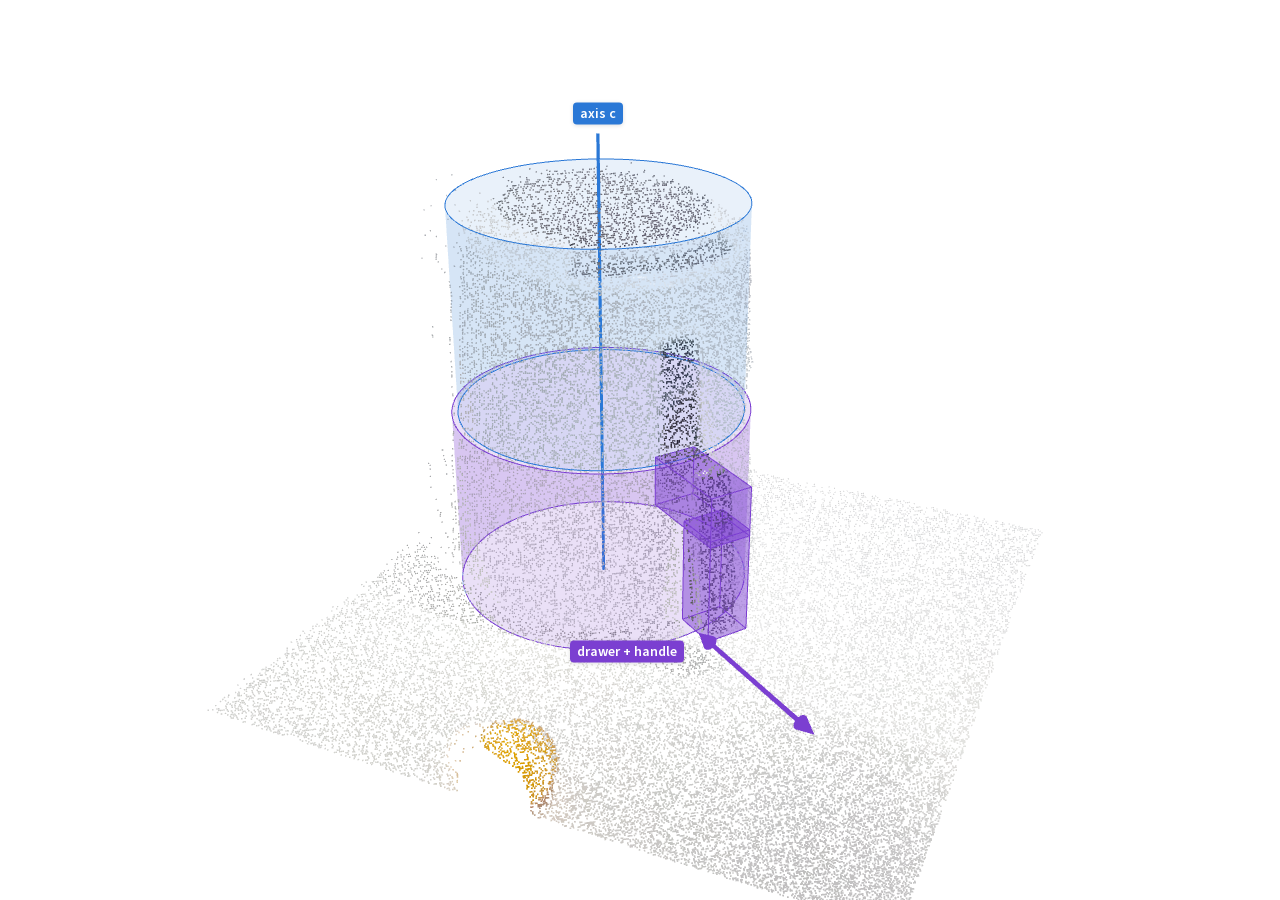
